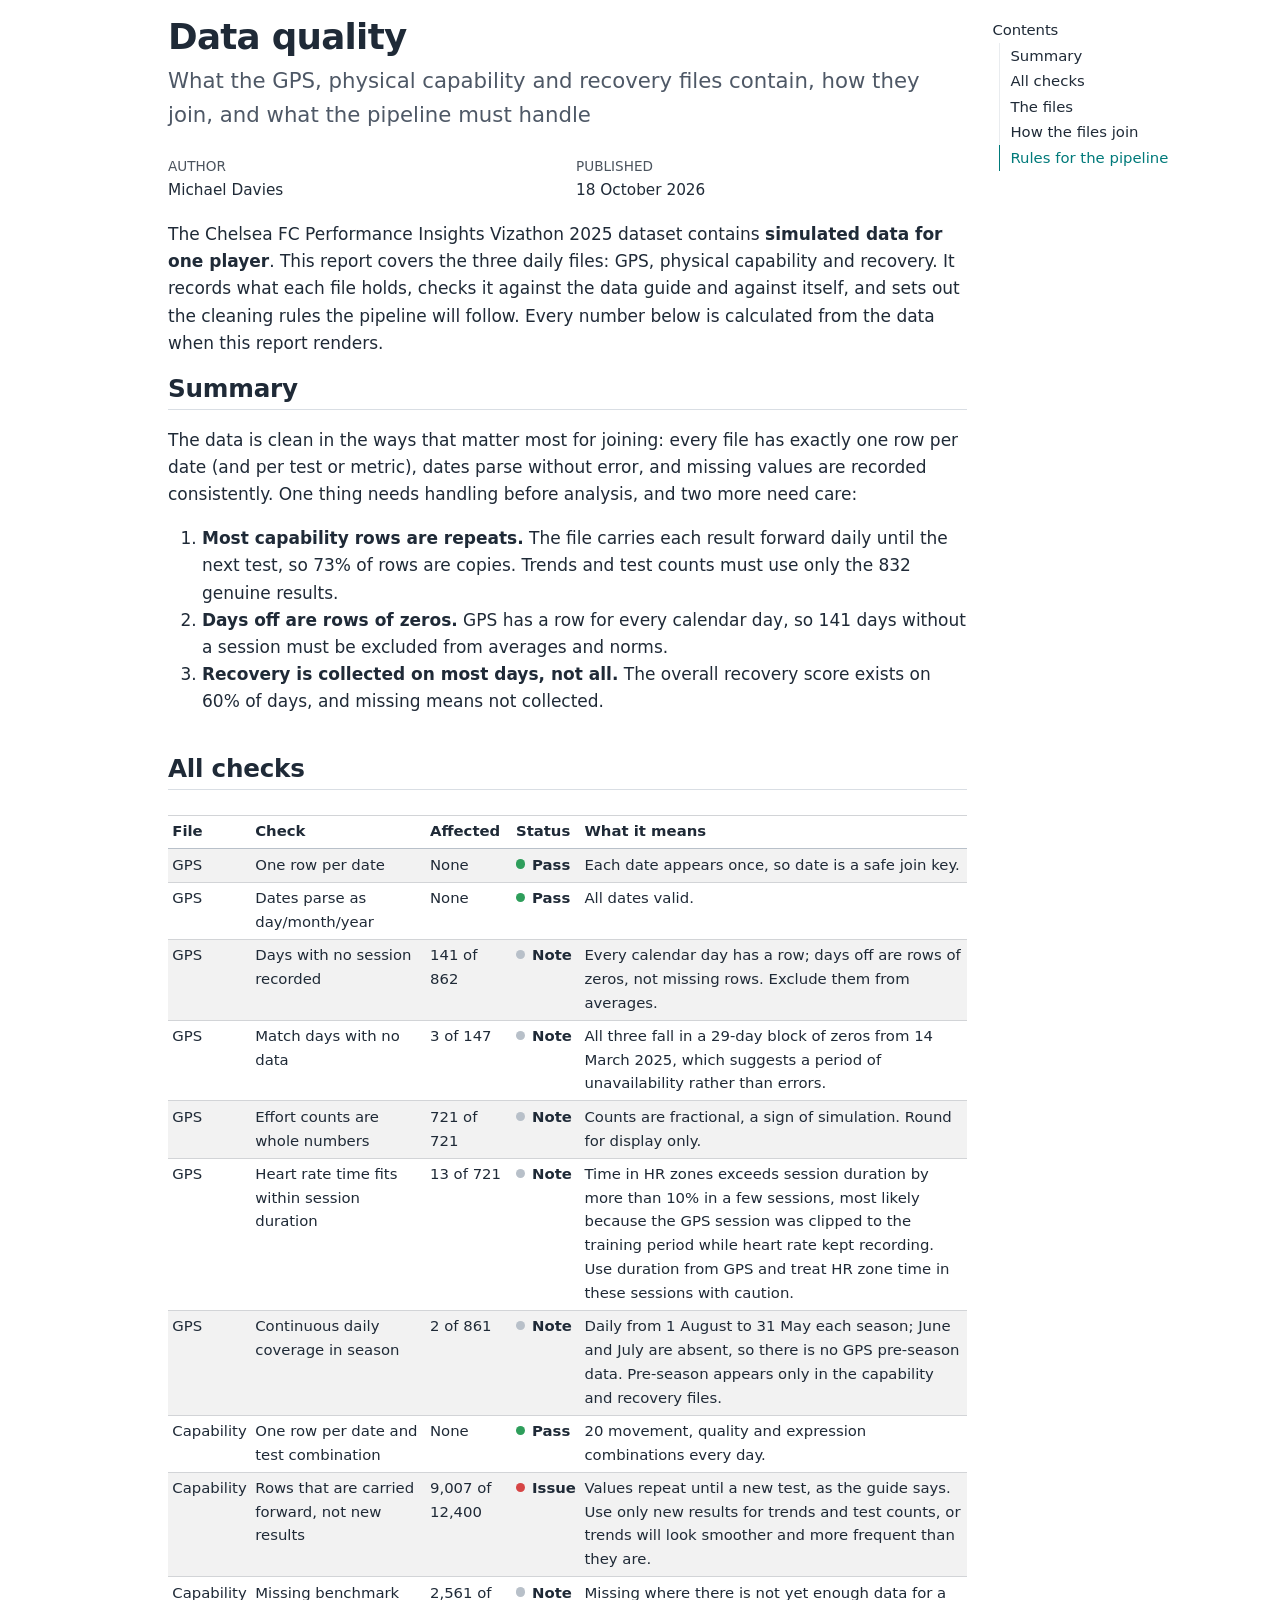
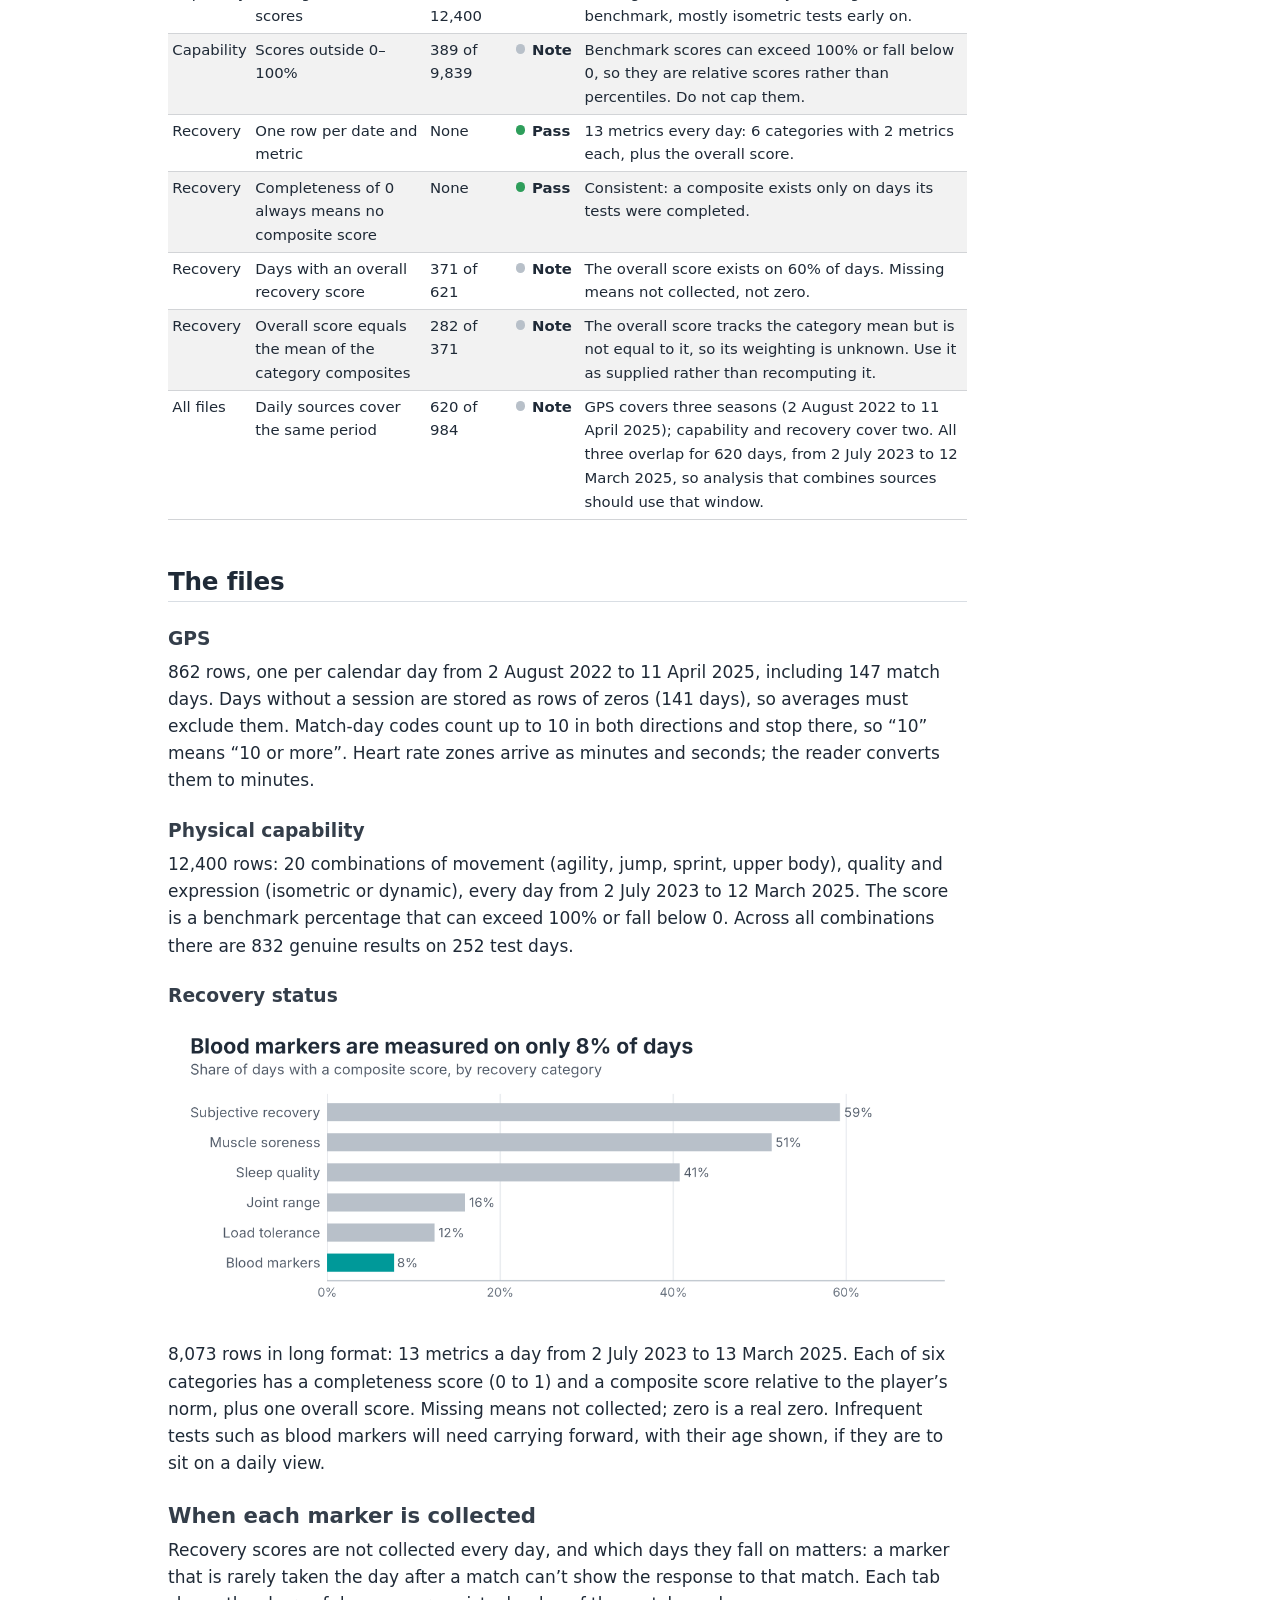
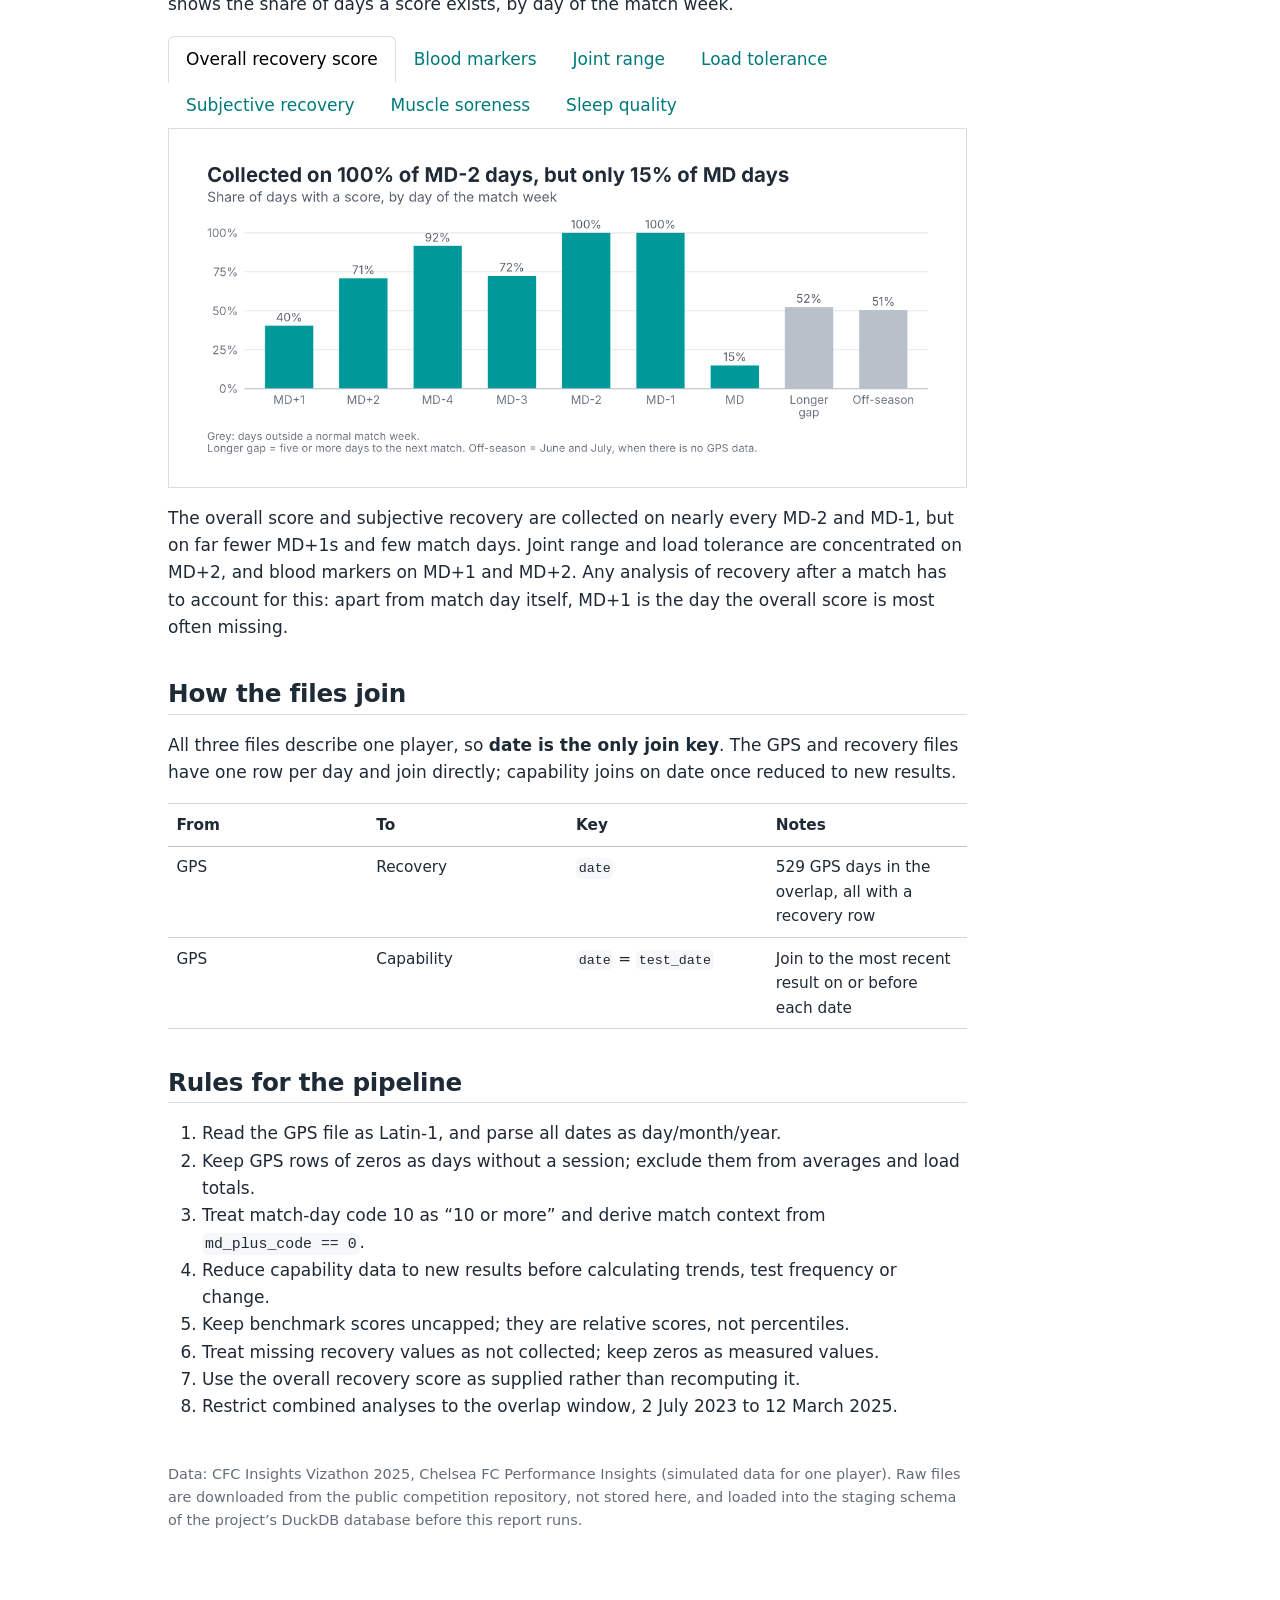
==== docs/data_quality.html @ dbf7ab96 "Add shiny app overview page, adaptive ranges and reports" ====
<!DOCTYPE html>
<html xmlns="http://www.w3.org/1999/xhtml" lang="en" xml:lang="en"><head>

<meta charset="utf-8">
<meta name="generator" content="quarto-1.7.32">

<meta name="viewport" content="width=device-width, initial-scale=1.0, user-scalable=yes">

<meta name="author" content="Michael Davies">
<meta name="dcterms.date" content="2026-10-18">

<title>Data quality</title>
<style>
code{white-space: pre-wrap;}
span.smallcaps{font-variant: small-caps;}
div.columns{display: flex; gap: min(4vw, 1.5em);}
div.column{flex: auto; overflow-x: auto;}
div.hanging-indent{margin-left: 1.5em; text-indent: -1.5em;}
ul.task-list{list-style: none;}
ul.task-list li input[type="checkbox"] {
width: 0.8em;
margin: 0 0.8em 0.2em -1em;  vertical-align: middle;
}
</style>


<script>/*!
 * clipboard.js v2.0.11
 * https://clipboardjs.com/
 *
 * Licensed MIT © Zeno Rocha
 */
!function(t,e){"object"==typeof exports&&"object"==typeof module?module.exports=e():"function"==typeof define&&define.amd?define([],e):"object"==typeof exports?exports.ClipboardJS=e():t.ClipboardJS=e()}(this,function(){return n={686:function(t,e,n){"use strict";n.d(e,{default:function(){return b}});var e=n(279),i=n.n(e),e=n(370),u=n.n(e),e=n(817),r=n.n(e);function c(t){try{return document.execCommand(t)}catch(t){return}}var a=function(t){t=r()(t);return c("cut"),t};function o(t,e){var n,o,t=(n=t,o="rtl"===document.documentElement.getAttribute("dir"),(t=document.createElement("textarea")).style.fontSize="12pt",t.style.border="0",t.style.padding="0",t.style.margin="0",t.style.position="absolute",t.style[o?"right":"left"]="-9999px",o=window.pageYOffset||document.documentElement.scrollTop,t.style.top="".concat(o,"px"),t.setAttribute("readonly",""),t.value=n,t);return e.container.appendChild(t),e=r()(t),c("copy"),t.remove(),e}var f=function(t){var e=1<arguments.length&&void 0!==arguments[1]?arguments[1]:{container:document.body},n="";return"string"==typeof t?n=o(t,e):t instanceof HTMLInputElement&&!["text","search","url","tel","password"].includes(null==t?void 0:t.type)?n=o(t.value,e):(n=r()(t),c("copy")),n};function l(t){return(l="function"==typeof Symbol&&"symbol"==typeof Symbol.iterator?function(t){return typeof t}:function(t){return t&&"function"==typeof Symbol&&t.constructor===Symbol&&t!==Symbol.prototype?"symbol":typeof t})(t)}var s=function(){var t=0<arguments.length&&void 0!==arguments[0]?arguments[0]:{},e=t.action,n=void 0===e?"copy":e,o=t.container,e=t.target,t=t.text;if("copy"!==n&&"cut"!==n)throw new Error('Invalid "action" value, use either "copy" or "cut"');if(void 0!==e){if(!e||"object"!==l(e)||1!==e.nodeType)throw new Error('Invalid "target" value, use a valid Element');if("copy"===n&&e.hasAttribute("disabled"))throw new Error('Invalid "target" attribute. Please use "readonly" instead of "disabled" attribute');if("cut"===n&&(e.hasAttribute("readonly")||e.hasAttribute("disabled")))throw new Error('Invalid "target" attribute. You can\'t cut text from elements with "readonly" or "disabled" attributes')}return t?f(t,{container:o}):e?"cut"===n?a(e):f(e,{container:o}):void 0};function p(t){return(p="function"==typeof Symbol&&"symbol"==typeof Symbol.iterator?function(t){return typeof t}:function(t){return t&&"function"==typeof Symbol&&t.constructor===Symbol&&t!==Symbol.prototype?"symbol":typeof t})(t)}function d(t,e){for(var n=0;n<e.length;n++){var o=e[n];o.enumerable=o.enumerable||!1,o.configurable=!0,"value"in o&&(o.writable=!0),Object.defineProperty(t,o.key,o)}}function y(t,e){return(y=Object.setPrototypeOf||function(t,e){return t.__proto__=e,t})(t,e)}function h(n){var o=function(){if("undefined"==typeof Reflect||!Reflect.construct)return!1;if(Reflect.construct.sham)return!1;if("function"==typeof Proxy)return!0;try{return Date.prototype.toString.call(Reflect.construct(Date,[],function(){})),!0}catch(t){return!1}}();return function(){var t,e=v(n);return t=o?(t=v(this).constructor,Reflect.construct(e,arguments,t)):e.apply(this,arguments),e=this,!(t=t)||"object"!==p(t)&&"function"!=typeof t?function(t){if(void 0!==t)return t;throw new ReferenceError("this hasn't been initialised - super() hasn't been called")}(e):t}}function v(t){return(v=Object.setPrototypeOf?Object.getPrototypeOf:function(t){return t.__proto__||Object.getPrototypeOf(t)})(t)}function m(t,e){t="data-clipboard-".concat(t);if(e.hasAttribute(t))return e.getAttribute(t)}var b=function(){!function(t,e){if("function"!=typeof e&&null!==e)throw new TypeError("Super expression must either be null or a function");t.prototype=Object.create(e&&e.prototype,{constructor:{value:t,writable:!0,configurable:!0}}),e&&y(t,e)}(r,i());var t,e,n,o=h(r);function r(t,e){var n;return function(t){if(!(t instanceof r))throw new TypeError("Cannot call a class as a function")}(this),(n=o.call(this)).resolveOptions(e),n.listenClick(t),n}return t=r,n=[{key:"copy",value:function(t){var e=1<arguments.length&&void 0!==arguments[1]?arguments[1]:{container:document.body};return f(t,e)}},{key:"cut",value:function(t){return a(t)}},{key:"isSupported",value:function(){var t=0<arguments.length&&void 0!==arguments[0]?arguments[0]:["copy","cut"],t="string"==typeof t?[t]:t,e=!!document.queryCommandSupported;return t.forEach(function(t){e=e&&!!document.queryCommandSupported(t)}),e}}],(e=[{key:"resolveOptions",value:function(){var t=0<arguments.length&&void 0!==arguments[0]?arguments[0]:{};this.action="function"==typeof t.action?t.action:this.defaultAction,this.target="function"==typeof t.target?t.target:this.defaultTarget,this.text="function"==typeof t.text?t.text:this.defaultText,this.container="object"===p(t.container)?t.container:document.body}},{key:"listenClick",value:function(t){var e=this;this.listener=u()(t,"click",function(t){return e.onClick(t)})}},{key:"onClick",value:function(t){var e=t.delegateTarget||t.currentTarget,n=this.action(e)||"copy",t=s({action:n,container:this.container,target:this.target(e),text:this.text(e)});this.emit(t?"success":"error",{action:n,text:t,trigger:e,clearSelection:function(){e&&e.focus(),window.getSelection().removeAllRanges()}})}},{key:"defaultAction",value:function(t){return m("action",t)}},{key:"defaultTarget",value:function(t){t=m("target",t);if(t)return document.querySelector(t)}},{key:"defaultText",value:function(t){return m("text",t)}},{key:"destroy",value:function(){this.listener.destroy()}}])&&d(t.prototype,e),n&&d(t,n),r}()},828:function(t){var e;"undefined"==typeof Element||Element.prototype.matches||((e=Element.prototype).matches=e.matchesSelector||e.mozMatchesSelector||e.msMatchesSelector||e.oMatchesSelector||e.webkitMatchesSelector),t.exports=function(t,e){for(;t&&9!==t.nodeType;){if("function"==typeof t.matches&&t.matches(e))return t;t=t.parentNode}}},438:function(t,e,n){var u=n(828);function i(t,e,n,o,r){var i=function(e,n,t,o){return function(t){t.delegateTarget=u(t.target,n),t.delegateTarget&&o.call(e,t)}}.apply(this,arguments);return t.addEventListener(n,i,r),{destroy:function(){t.removeEventListener(n,i,r)}}}t.exports=function(t,e,n,o,r){return"function"==typeof t.addEventListener?i.apply(null,arguments):"function"==typeof n?i.bind(null,document).apply(null,arguments):("string"==typeof t&&(t=document.querySelectorAll(t)),Array.prototype.map.call(t,function(t){return i(t,e,n,o,r)}))}},879:function(t,n){n.node=function(t){return void 0!==t&&t instanceof HTMLElement&&1===t.nodeType},n.nodeList=function(t){var e=Object.prototype.toString.call(t);return void 0!==t&&("[object NodeList]"===e||"[object HTMLCollection]"===e)&&"length"in t&&(0===t.length||n.node(t[0]))},n.string=function(t){return"string"==typeof t||t instanceof String},n.fn=function(t){return"[object Function]"===Object.prototype.toString.call(t)}},370:function(t,e,n){var f=n(879),l=n(438);t.exports=function(t,e,n){if(!t&&!e&&!n)throw new Error("Missing required arguments");if(!f.string(e))throw new TypeError("Second argument must be a String");if(!f.fn(n))throw new TypeError("Third argument must be a Function");if(f.node(t))return c=e,a=n,(u=t).addEventListener(c,a),{destroy:function(){u.removeEventListener(c,a)}};if(f.nodeList(t))return o=t,r=e,i=n,Array.prototype.forEach.call(o,function(t){t.addEventListener(r,i)}),{destroy:function(){Array.prototype.forEach.call(o,function(t){t.removeEventListener(r,i)})}};if(f.string(t))return t=t,e=e,n=n,l(document.body,t,e,n);throw new TypeError("First argument must be a String, HTMLElement, HTMLCollection, or NodeList");var o,r,i,u,c,a}},817:function(t){t.exports=function(t){var e,n="SELECT"===t.nodeName?(t.focus(),t.value):"INPUT"===t.nodeName||"TEXTAREA"===t.nodeName?((e=t.hasAttribute("readonly"))||t.setAttribute("readonly",""),t.select(),t.setSelectionRange(0,t.value.length),e||t.removeAttribute("readonly"),t.value):(t.hasAttribute("contenteditable")&&t.focus(),n=window.getSelection(),(e=document.createRange()).selectNodeContents(t),n.removeAllRanges(),n.addRange(e),n.toString());return n}},279:function(t){function e(){}e.prototype={on:function(t,e,n){var o=this.e||(this.e={});return(o[t]||(o[t]=[])).push({fn:e,ctx:n}),this},once:function(t,e,n){var o=this;function r(){o.off(t,r),e.apply(n,arguments)}return r._=e,this.on(t,r,n)},emit:function(t){for(var e=[].slice.call(arguments,1),n=((this.e||(this.e={}))[t]||[]).slice(),o=0,r=n.length;o<r;o++)n[o].fn.apply(n[o].ctx,e);return this},off:function(t,e){var n=this.e||(this.e={}),o=n[t],r=[];if(o&&e)for(var i=0,u=o.length;i<u;i++)o[i].fn!==e&&o[i].fn._!==e&&r.push(o[i]);return r.length?n[t]=r:delete n[t],this}},t.exports=e,t.exports.TinyEmitter=e}},r={},o.n=function(t){var e=t&&t.__esModule?function(){return t.default}:function(){return t};return o.d(e,{a:e}),e},o.d=function(t,e){for(var n in e)o.o(e,n)&&!o.o(t,n)&&Object.defineProperty(t,n,{enumerable:!0,get:e[n]})},o.o=function(t,e){return Object.prototype.hasOwnProperty.call(t,e)},o(686).default;function o(t){if(r[t])return r[t].exports;var e=r[t]={exports:{}};return n[t](e,e.exports,o),e.exports}var n,r});</script>
<script src="[data-uri]" type="module"></script>
<script src="[data-uri]" type="module"></script>
<script>/**
 * @popperjs/core v2.11.7 - MIT License
 */

!function(e,t){"object"==typeof exports&&"undefined"!=typeof module?t(exports):"function"==typeof define&&define.amd?define(["exports"],t):t((e="undefined"!=typeof globalThis?globalThis:e||self).Popper={})}(this,(function(e){"use strict";function t(e){if(null==e)return window;if("[object Window]"!==e.toString()){var t=e.ownerDocument;return t&&t.defaultView||window}return e}function n(e){return e instanceof t(e).Element||e instanceof Element}function r(e){return e instanceof t(e).HTMLElement||e instanceof HTMLElement}function o(e){return"undefined"!=typeof ShadowRoot&&(e instanceof t(e).ShadowRoot||e instanceof ShadowRoot)}var i=Math.max,a=Math.min,s=Math.round;function f(){var e=navigator.userAgentData;return null!=e&&e.brands&&Array.isArray(e.brands)?e.brands.map((function(e){return e.brand+"/"+e.version})).join(" "):navigator.userAgent}function c(){return!/^((?!chrome|android).)*safari/i.test(f())}function p(e,o,i){void 0===o&&(o=!1),void 0===i&&(i=!1);var a=e.getBoundingClientRect(),f=1,p=1;o&&r(e)&&(f=e.offsetWidth>0&&s(a.width)/e.offsetWidth||1,p=e.offsetHeight>0&&s(a.height)/e.offsetHeight||1);var u=(n(e)?t(e):window).visualViewport,l=!c()&&i,d=(a.left+(l&&u?u.offsetLeft:0))/f,h=(a.top+(l&&u?u.offsetTop:0))/p,m=a.width/f,v=a.height/p;return{width:m,height:v,top:h,right:d+m,bottom:h+v,left:d,x:d,y:h}}function u(e){var n=t(e);return{scrollLeft:n.pageXOffset,scrollTop:n.pageYOffset}}function l(e){return e?(e.nodeName||"").toLowerCase():null}function d(e){return((n(e)?e.ownerDocument:e.document)||window.document).documentElement}function h(e){return p(d(e)).left+u(e).scrollLeft}function m(e){return t(e).getComputedStyle(e)}function v(e){var t=m(e),n=t.overflow,r=t.overflowX,o=t.overflowY;return/auto|scroll|overlay|hidden/.test(n+o+r)}function y(e,n,o){void 0===o&&(o=!1);var i,a,f=r(n),c=r(n)&&function(e){var t=e.getBoundingClientRect(),n=s(t.width)/e.offsetWidth||1,r=s(t.height)/e.offsetHeight||1;return 1!==n||1!==r}(n),m=d(n),y=p(e,c,o),g={scrollLeft:0,scrollTop:0},b={x:0,y:0};return(f||!f&&!o)&&(("body"!==l(n)||v(m))&&(g=(i=n)!==t(i)&&r(i)?{scrollLeft:(a=i).scrollLeft,scrollTop:a.scrollTop}:u(i)),r(n)?((b=p(n,!0)).x+=n.clientLeft,b.y+=n.clientTop):m&&(b.x=h(m))),{x:y.left+g.scrollLeft-b.x,y:y.top+g.scrollTop-b.y,width:y.width,height:y.height}}function g(e){var t=p(e),n=e.offsetWidth,r=e.offsetHeight;return Math.abs(t.width-n)<=1&&(n=t.width),Math.abs(t.height-r)<=1&&(r=t.height),{x:e.offsetLeft,y:e.offsetTop,width:n,height:r}}function b(e){return"html"===l(e)?e:e.assignedSlot||e.parentNode||(o(e)?e.host:null)||d(e)}function x(e){return["html","body","#document"].indexOf(l(e))>=0?e.ownerDocument.body:r(e)&&v(e)?e:x(b(e))}function w(e,n){var r;void 0===n&&(n=[]);var o=x(e),i=o===(null==(r=e.ownerDocument)?void 0:r.body),a=t(o),s=i?[a].concat(a.visualViewport||[],v(o)?o:[]):o,f=n.concat(s);return i?f:f.concat(w(b(s)))}function O(e){return["table","td","th"].indexOf(l(e))>=0}function j(e){return r(e)&&"fixed"!==m(e).position?e.offsetParent:null}function E(e){for(var n=t(e),i=j(e);i&&O(i)&&"static"===m(i).position;)i=j(i);return i&&("html"===l(i)||"body"===l(i)&&"static"===m(i).position)?n:i||function(e){var t=/firefox/i.test(f());if(/Trident/i.test(f())&&r(e)&&"fixed"===m(e).position)return null;var n=b(e);for(o(n)&&(n=n.host);r(n)&&["html","body"].indexOf(l(n))<0;){var i=m(n);if("none"!==i.transform||"none"!==i.perspective||"paint"===i.contain||-1!==["transform","perspective"].indexOf(i.willChange)||t&&"filter"===i.willChange||t&&i.filter&&"none"!==i.filter)return n;n=n.parentNode}return null}(e)||n}var D="top",A="bottom",L="right",P="left",M="auto",k=[D,A,L,P],W="start",B="end",H="viewport",T="popper",R=k.reduce((function(e,t){return e.concat([t+"-"+W,t+"-"+B])}),[]),S=[].concat(k,[M]).reduce((function(e,t){return e.concat([t,t+"-"+W,t+"-"+B])}),[]),V=["beforeRead","read","afterRead","beforeMain","main","afterMain","beforeWrite","write","afterWrite"];function q(e){var t=new Map,n=new Set,r=[];function o(e){n.add(e.name),[].concat(e.requires||[],e.requiresIfExists||[]).forEach((function(e){if(!n.has(e)){var r=t.get(e);r&&o(r)}})),r.push(e)}return e.forEach((function(e){t.set(e.name,e)})),e.forEach((function(e){n.has(e.name)||o(e)})),r}function C(e){return e.split("-")[0]}function N(e,t){var n=t.getRootNode&&t.getRootNode();if(e.contains(t))return!0;if(n&&o(n)){var r=t;do{if(r&&e.isSameNode(r))return!0;r=r.parentNode||r.host}while(r)}return!1}function I(e){return Object.assign({},e,{left:e.x,top:e.y,right:e.x+e.width,bottom:e.y+e.height})}function _(e,r,o){return r===H?I(function(e,n){var r=t(e),o=d(e),i=r.visualViewport,a=o.clientWidth,s=o.clientHeight,f=0,p=0;if(i){a=i.width,s=i.height;var u=c();(u||!u&&"fixed"===n)&&(f=i.offsetLeft,p=i.offsetTop)}return{width:a,height:s,x:f+h(e),y:p}}(e,o)):n(r)?function(e,t){var n=p(e,!1,"fixed"===t);return n.top=n.top+e.clientTop,n.left=n.left+e.clientLeft,n.bottom=n.top+e.clientHeight,n.right=n.left+e.clientWidth,n.width=e.clientWidth,n.height=e.clientHeight,n.x=n.left,n.y=n.top,n}(r,o):I(function(e){var t,n=d(e),r=u(e),o=null==(t=e.ownerDocument)?void 0:t.body,a=i(n.scrollWidth,n.clientWidth,o?o.scrollWidth:0,o?o.clientWidth:0),s=i(n.scrollHeight,n.clientHeight,o?o.scrollHeight:0,o?o.clientHeight:0),f=-r.scrollLeft+h(e),c=-r.scrollTop;return"rtl"===m(o||n).direction&&(f+=i(n.clientWidth,o?o.clientWidth:0)-a),{width:a,height:s,x:f,y:c}}(d(e)))}function F(e,t,o,s){var f="clippingParents"===t?function(e){var t=w(b(e)),o=["absolute","fixed"].indexOf(m(e).position)>=0&&r(e)?E(e):e;return n(o)?t.filter((function(e){return n(e)&&N(e,o)&&"body"!==l(e)})):[]}(e):[].concat(t),c=[].concat(f,[o]),p=c[0],u=c.reduce((function(t,n){var r=_(e,n,s);return t.top=i(r.top,t.top),t.right=a(r.right,t.right),t.bottom=a(r.bottom,t.bottom),t.left=i(r.left,t.left),t}),_(e,p,s));return u.width=u.right-u.left,u.height=u.bottom-u.top,u.x=u.left,u.y=u.top,u}function U(e){return e.split("-")[1]}function z(e){return["top","bottom"].indexOf(e)>=0?"x":"y"}function X(e){var t,n=e.reference,r=e.element,o=e.placement,i=o?C(o):null,a=o?U(o):null,s=n.x+n.width/2-r.width/2,f=n.y+n.height/2-r.height/2;switch(i){case D:t={x:s,y:n.y-r.height};break;case A:t={x:s,y:n.y+n.height};break;case L:t={x:n.x+n.width,y:f};break;case P:t={x:n.x-r.width,y:f};break;default:t={x:n.x,y:n.y}}var c=i?z(i):null;if(null!=c){var p="y"===c?"height":"width";switch(a){case W:t[c]=t[c]-(n[p]/2-r[p]/2);break;case B:t[c]=t[c]+(n[p]/2-r[p]/2)}}return t}function Y(e){return Object.assign({},{top:0,right:0,bottom:0,left:0},e)}function G(e,t){return t.reduce((function(t,n){return t[n]=e,t}),{})}function J(e,t){void 0===t&&(t={});var r=t,o=r.placement,i=void 0===o?e.placement:o,a=r.strategy,s=void 0===a?e.strategy:a,f=r.boundary,c=void 0===f?"clippingParents":f,u=r.rootBoundary,l=void 0===u?H:u,h=r.elementContext,m=void 0===h?T:h,v=r.altBoundary,y=void 0!==v&&v,g=r.padding,b=void 0===g?0:g,x=Y("number"!=typeof b?b:G(b,k)),w=m===T?"reference":T,O=e.rects.popper,j=e.elements[y?w:m],E=F(n(j)?j:j.contextElement||d(e.elements.popper),c,l,s),P=p(e.elements.reference),M=X({reference:P,element:O,strategy:"absolute",placement:i}),W=I(Object.assign({},O,M)),B=m===T?W:P,R={top:E.top-B.top+x.top,bottom:B.bottom-E.bottom+x.bottom,left:E.left-B.left+x.left,right:B.right-E.right+x.right},S=e.modifiersData.offset;if(m===T&&S){var V=S[i];Object.keys(R).forEach((function(e){var t=[L,A].indexOf(e)>=0?1:-1,n=[D,A].indexOf(e)>=0?"y":"x";R[e]+=V[n]*t}))}return R}var K={placement:"bottom",modifiers:[],strategy:"absolute"};function Q(){for(var e=arguments.length,t=new Array(e),n=0;n<e;n++)t[n]=arguments[n];return!t.some((function(e){return!(e&&"function"==typeof e.getBoundingClientRect)}))}function Z(e){void 0===e&&(e={});var t=e,r=t.defaultModifiers,o=void 0===r?[]:r,i=t.defaultOptions,a=void 0===i?K:i;return function(e,t,r){void 0===r&&(r=a);var i,s,f={placement:"bottom",orderedModifiers:[],options:Object.assign({},K,a),modifiersData:{},elements:{reference:e,popper:t},attributes:{},styles:{}},c=[],p=!1,u={state:f,setOptions:function(r){var i="function"==typeof r?r(f.options):r;l(),f.options=Object.assign({},a,f.options,i),f.scrollParents={reference:n(e)?w(e):e.contextElement?w(e.contextElement):[],popper:w(t)};var s,p,d=function(e){var t=q(e);return V.reduce((function(e,n){return e.concat(t.filter((function(e){return e.phase===n})))}),[])}((s=[].concat(o,f.options.modifiers),p=s.reduce((function(e,t){var n=e[t.name];return e[t.name]=n?Object.assign({},n,t,{options:Object.assign({},n.options,t.options),data:Object.assign({},n.data,t.data)}):t,e}),{}),Object.keys(p).map((function(e){return p[e]}))));return f.orderedModifiers=d.filter((function(e){return e.enabled})),f.orderedModifiers.forEach((function(e){var t=e.name,n=e.options,r=void 0===n?{}:n,o=e.effect;if("function"==typeof o){var i=o({state:f,name:t,instance:u,options:r}),a=function(){};c.push(i||a)}})),u.update()},forceUpdate:function(){if(!p){var e=f.elements,t=e.reference,n=e.popper;if(Q(t,n)){f.rects={reference:y(t,E(n),"fixed"===f.options.strategy),popper:g(n)},f.reset=!1,f.placement=f.options.placement,f.orderedModifiers.forEach((function(e){return f.modifiersData[e.name]=Object.assign({},e.data)}));for(var r=0;r<f.orderedModifiers.length;r++)if(!0!==f.reset){var o=f.orderedModifiers[r],i=o.fn,a=o.options,s=void 0===a?{}:a,c=o.name;"function"==typeof i&&(f=i({state:f,options:s,name:c,instance:u})||f)}else f.reset=!1,r=-1}}},update:(i=function(){return new Promise((function(e){u.forceUpdate(),e(f)}))},function(){return s||(s=new Promise((function(e){Promise.resolve().then((function(){s=void 0,e(i())}))}))),s}),destroy:function(){l(),p=!0}};if(!Q(e,t))return u;function l(){c.forEach((function(e){return e()})),c=[]}return u.setOptions(r).then((function(e){!p&&r.onFirstUpdate&&r.onFirstUpdate(e)})),u}}var $={passive:!0};var ee={name:"eventListeners",enabled:!0,phase:"write",fn:function(){},effect:function(e){var n=e.state,r=e.instance,o=e.options,i=o.scroll,a=void 0===i||i,s=o.resize,f=void 0===s||s,c=t(n.elements.popper),p=[].concat(n.scrollParents.reference,n.scrollParents.popper);return a&&p.forEach((function(e){e.addEventListener("scroll",r.update,$)})),f&&c.addEventListener("resize",r.update,$),function(){a&&p.forEach((function(e){e.removeEventListener("scroll",r.update,$)})),f&&c.removeEventListener("resize",r.update,$)}},data:{}};var te={name:"popperOffsets",enabled:!0,phase:"read",fn:function(e){var t=e.state,n=e.name;t.modifiersData[n]=X({reference:t.rects.reference,element:t.rects.popper,strategy:"absolute",placement:t.placement})},data:{}},ne={top:"auto",right:"auto",bottom:"auto",left:"auto"};function re(e){var n,r=e.popper,o=e.popperRect,i=e.placement,a=e.variation,f=e.offsets,c=e.position,p=e.gpuAcceleration,u=e.adaptive,l=e.roundOffsets,h=e.isFixed,v=f.x,y=void 0===v?0:v,g=f.y,b=void 0===g?0:g,x="function"==typeof l?l({x:y,y:b}):{x:y,y:b};y=x.x,b=x.y;var w=f.hasOwnProperty("x"),O=f.hasOwnProperty("y"),j=P,M=D,k=window;if(u){var W=E(r),H="clientHeight",T="clientWidth";if(W===t(r)&&"static"!==m(W=d(r)).position&&"absolute"===c&&(H="scrollHeight",T="scrollWidth"),W=W,i===D||(i===P||i===L)&&a===B)M=A,b-=(h&&W===k&&k.visualViewport?k.visualViewport.height:W[H])-o.height,b*=p?1:-1;if(i===P||(i===D||i===A)&&a===B)j=L,y-=(h&&W===k&&k.visualViewport?k.visualViewport.width:W[T])-o.width,y*=p?1:-1}var R,S=Object.assign({position:c},u&&ne),V=!0===l?function(e,t){var n=e.x,r=e.y,o=t.devicePixelRatio||1;return{x:s(n*o)/o||0,y:s(r*o)/o||0}}({x:y,y:b},t(r)):{x:y,y:b};return y=V.x,b=V.y,p?Object.assign({},S,((R={})[M]=O?"0":"",R[j]=w?"0":"",R.transform=(k.devicePixelRatio||1)<=1?"translate("+y+"px, "+b+"px)":"translate3d("+y+"px, "+b+"px, 0)",R)):Object.assign({},S,((n={})[M]=O?b+"px":"",n[j]=w?y+"px":"",n.transform="",n))}var oe={name:"computeStyles",enabled:!0,phase:"beforeWrite",fn:function(e){var t=e.state,n=e.options,r=n.gpuAcceleration,o=void 0===r||r,i=n.adaptive,a=void 0===i||i,s=n.roundOffsets,f=void 0===s||s,c={placement:C(t.placement),variation:U(t.placement),popper:t.elements.popper,popperRect:t.rects.popper,gpuAcceleration:o,isFixed:"fixed"===t.options.strategy};null!=t.modifiersData.popperOffsets&&(t.styles.popper=Object.assign({},t.styles.popper,re(Object.assign({},c,{offsets:t.modifiersData.popperOffsets,position:t.options.strategy,adaptive:a,roundOffsets:f})))),null!=t.modifiersData.arrow&&(t.styles.arrow=Object.assign({},t.styles.arrow,re(Object.assign({},c,{offsets:t.modifiersData.arrow,position:"absolute",adaptive:!1,roundOffsets:f})))),t.attributes.popper=Object.assign({},t.attributes.popper,{"data-popper-placement":t.placement})},data:{}};var ie={name:"applyStyles",enabled:!0,phase:"write",fn:function(e){var t=e.state;Object.keys(t.elements).forEach((function(e){var n=t.styles[e]||{},o=t.attributes[e]||{},i=t.elements[e];r(i)&&l(i)&&(Object.assign(i.style,n),Object.keys(o).forEach((function(e){var t=o[e];!1===t?i.removeAttribute(e):i.setAttribute(e,!0===t?"":t)})))}))},effect:function(e){var t=e.state,n={popper:{position:t.options.strategy,left:"0",top:"0",margin:"0"},arrow:{position:"absolute"},reference:{}};return Object.assign(t.elements.popper.style,n.popper),t.styles=n,t.elements.arrow&&Object.assign(t.elements.arrow.style,n.arrow),function(){Object.keys(t.elements).forEach((function(e){var o=t.elements[e],i=t.attributes[e]||{},a=Object.keys(t.styles.hasOwnProperty(e)?t.styles[e]:n[e]).reduce((function(e,t){return e[t]="",e}),{});r(o)&&l(o)&&(Object.assign(o.style,a),Object.keys(i).forEach((function(e){o.removeAttribute(e)})))}))}},requires:["computeStyles"]};var ae={name:"offset",enabled:!0,phase:"main",requires:["popperOffsets"],fn:function(e){var t=e.state,n=e.options,r=e.name,o=n.offset,i=void 0===o?[0,0]:o,a=S.reduce((function(e,n){return e[n]=function(e,t,n){var r=C(e),o=[P,D].indexOf(r)>=0?-1:1,i="function"==typeof n?n(Object.assign({},t,{placement:e})):n,a=i[0],s=i[1];return a=a||0,s=(s||0)*o,[P,L].indexOf(r)>=0?{x:s,y:a}:{x:a,y:s}}(n,t.rects,i),e}),{}),s=a[t.placement],f=s.x,c=s.y;null!=t.modifiersData.popperOffsets&&(t.modifiersData.popperOffsets.x+=f,t.modifiersData.popperOffsets.y+=c),t.modifiersData[r]=a}},se={left:"right",right:"left",bottom:"top",top:"bottom"};function fe(e){return e.replace(/left|right|bottom|top/g,(function(e){return se[e]}))}var ce={start:"end",end:"start"};function pe(e){return e.replace(/start|end/g,(function(e){return ce[e]}))}function ue(e,t){void 0===t&&(t={});var n=t,r=n.placement,o=n.boundary,i=n.rootBoundary,a=n.padding,s=n.flipVariations,f=n.allowedAutoPlacements,c=void 0===f?S:f,p=U(r),u=p?s?R:R.filter((function(e){return U(e)===p})):k,l=u.filter((function(e){return c.indexOf(e)>=0}));0===l.length&&(l=u);var d=l.reduce((function(t,n){return t[n]=J(e,{placement:n,boundary:o,rootBoundary:i,padding:a})[C(n)],t}),{});return Object.keys(d).sort((function(e,t){return d[e]-d[t]}))}var le={name:"flip",enabled:!0,phase:"main",fn:function(e){var t=e.state,n=e.options,r=e.name;if(!t.modifiersData[r]._skip){for(var o=n.mainAxis,i=void 0===o||o,a=n.altAxis,s=void 0===a||a,f=n.fallbackPlacements,c=n.padding,p=n.boundary,u=n.rootBoundary,l=n.altBoundary,d=n.flipVariations,h=void 0===d||d,m=n.allowedAutoPlacements,v=t.options.placement,y=C(v),g=f||(y===v||!h?[fe(v)]:function(e){if(C(e)===M)return[];var t=fe(e);return[pe(e),t,pe(t)]}(v)),b=[v].concat(g).reduce((function(e,n){return e.concat(C(n)===M?ue(t,{placement:n,boundary:p,rootBoundary:u,padding:c,flipVariations:h,allowedAutoPlacements:m}):n)}),[]),x=t.rects.reference,w=t.rects.popper,O=new Map,j=!0,E=b[0],k=0;k<b.length;k++){var B=b[k],H=C(B),T=U(B)===W,R=[D,A].indexOf(H)>=0,S=R?"width":"height",V=J(t,{placement:B,boundary:p,rootBoundary:u,altBoundary:l,padding:c}),q=R?T?L:P:T?A:D;x[S]>w[S]&&(q=fe(q));var N=fe(q),I=[];if(i&&I.push(V[H]<=0),s&&I.push(V[q]<=0,V[N]<=0),I.every((function(e){return e}))){E=B,j=!1;break}O.set(B,I)}if(j)for(var _=function(e){var t=b.find((function(t){var n=O.get(t);if(n)return n.slice(0,e).every((function(e){return e}))}));if(t)return E=t,"break"},F=h?3:1;F>0;F--){if("break"===_(F))break}t.placement!==E&&(t.modifiersData[r]._skip=!0,t.placement=E,t.reset=!0)}},requiresIfExists:["offset"],data:{_skip:!1}};function de(e,t,n){return i(e,a(t,n))}var he={name:"preventOverflow",enabled:!0,phase:"main",fn:function(e){var t=e.state,n=e.options,r=e.name,o=n.mainAxis,s=void 0===o||o,f=n.altAxis,c=void 0!==f&&f,p=n.boundary,u=n.rootBoundary,l=n.altBoundary,d=n.padding,h=n.tether,m=void 0===h||h,v=n.tetherOffset,y=void 0===v?0:v,b=J(t,{boundary:p,rootBoundary:u,padding:d,altBoundary:l}),x=C(t.placement),w=U(t.placement),O=!w,j=z(x),M="x"===j?"y":"x",k=t.modifiersData.popperOffsets,B=t.rects.reference,H=t.rects.popper,T="function"==typeof y?y(Object.assign({},t.rects,{placement:t.placement})):y,R="number"==typeof T?{mainAxis:T,altAxis:T}:Object.assign({mainAxis:0,altAxis:0},T),S=t.modifiersData.offset?t.modifiersData.offset[t.placement]:null,V={x:0,y:0};if(k){if(s){var q,N="y"===j?D:P,I="y"===j?A:L,_="y"===j?"height":"width",F=k[j],X=F+b[N],Y=F-b[I],G=m?-H[_]/2:0,K=w===W?B[_]:H[_],Q=w===W?-H[_]:-B[_],Z=t.elements.arrow,$=m&&Z?g(Z):{width:0,height:0},ee=t.modifiersData["arrow#persistent"]?t.modifiersData["arrow#persistent"].padding:{top:0,right:0,bottom:0,left:0},te=ee[N],ne=ee[I],re=de(0,B[_],$[_]),oe=O?B[_]/2-G-re-te-R.mainAxis:K-re-te-R.mainAxis,ie=O?-B[_]/2+G+re+ne+R.mainAxis:Q+re+ne+R.mainAxis,ae=t.elements.arrow&&E(t.elements.arrow),se=ae?"y"===j?ae.clientTop||0:ae.clientLeft||0:0,fe=null!=(q=null==S?void 0:S[j])?q:0,ce=F+ie-fe,pe=de(m?a(X,F+oe-fe-se):X,F,m?i(Y,ce):Y);k[j]=pe,V[j]=pe-F}if(c){var ue,le="x"===j?D:P,he="x"===j?A:L,me=k[M],ve="y"===M?"height":"width",ye=me+b[le],ge=me-b[he],be=-1!==[D,P].indexOf(x),xe=null!=(ue=null==S?void 0:S[M])?ue:0,we=be?ye:me-B[ve]-H[ve]-xe+R.altAxis,Oe=be?me+B[ve]+H[ve]-xe-R.altAxis:ge,je=m&&be?function(e,t,n){var r=de(e,t,n);return r>n?n:r}(we,me,Oe):de(m?we:ye,me,m?Oe:ge);k[M]=je,V[M]=je-me}t.modifiersData[r]=V}},requiresIfExists:["offset"]};var me={name:"arrow",enabled:!0,phase:"main",fn:function(e){var t,n=e.state,r=e.name,o=e.options,i=n.elements.arrow,a=n.modifiersData.popperOffsets,s=C(n.placement),f=z(s),c=[P,L].indexOf(s)>=0?"height":"width";if(i&&a){var p=function(e,t){return Y("number"!=typeof(e="function"==typeof e?e(Object.assign({},t.rects,{placement:t.placement})):e)?e:G(e,k))}(o.padding,n),u=g(i),l="y"===f?D:P,d="y"===f?A:L,h=n.rects.reference[c]+n.rects.reference[f]-a[f]-n.rects.popper[c],m=a[f]-n.rects.reference[f],v=E(i),y=v?"y"===f?v.clientHeight||0:v.clientWidth||0:0,b=h/2-m/2,x=p[l],w=y-u[c]-p[d],O=y/2-u[c]/2+b,j=de(x,O,w),M=f;n.modifiersData[r]=((t={})[M]=j,t.centerOffset=j-O,t)}},effect:function(e){var t=e.state,n=e.options.element,r=void 0===n?"[data-popper-arrow]":n;null!=r&&("string"!=typeof r||(r=t.elements.popper.querySelector(r)))&&N(t.elements.popper,r)&&(t.elements.arrow=r)},requires:["popperOffsets"],requiresIfExists:["preventOverflow"]};function ve(e,t,n){return void 0===n&&(n={x:0,y:0}),{top:e.top-t.height-n.y,right:e.right-t.width+n.x,bottom:e.bottom-t.height+n.y,left:e.left-t.width-n.x}}function ye(e){return[D,L,A,P].some((function(t){return e[t]>=0}))}var ge={name:"hide",enabled:!0,phase:"main",requiresIfExists:["preventOverflow"],fn:function(e){var t=e.state,n=e.name,r=t.rects.reference,o=t.rects.popper,i=t.modifiersData.preventOverflow,a=J(t,{elementContext:"reference"}),s=J(t,{altBoundary:!0}),f=ve(a,r),c=ve(s,o,i),p=ye(f),u=ye(c);t.modifiersData[n]={referenceClippingOffsets:f,popperEscapeOffsets:c,isReferenceHidden:p,hasPopperEscaped:u},t.attributes.popper=Object.assign({},t.attributes.popper,{"data-popper-reference-hidden":p,"data-popper-escaped":u})}},be=Z({defaultModifiers:[ee,te,oe,ie]}),xe=[ee,te,oe,ie,ae,le,he,me,ge],we=Z({defaultModifiers:xe});e.applyStyles=ie,e.arrow=me,e.computeStyles=oe,e.createPopper=we,e.createPopperLite=be,e.defaultModifiers=xe,e.detectOverflow=J,e.eventListeners=ee,e.flip=le,e.hide=ge,e.offset=ae,e.popperGenerator=Z,e.popperOffsets=te,e.preventOverflow=he,Object.defineProperty(e,"__esModule",{value:!0})}));

</script>
<script>!function(e,t){"object"==typeof exports&&"undefined"!=typeof module?module.exports=t(require("@popperjs/core")):"function"==typeof define&&define.amd?define(["@popperjs/core"],t):(e=e||self).tippy=t(e.Popper)}(this,(function(e){"use strict";var t={passive:!0,capture:!0},n=function(){return document.body};function r(e,t,n){if(Array.isArray(e)){var r=e[t];return null==r?Array.isArray(n)?n[t]:n:r}return e}function o(e,t){var n={}.toString.call(e);return 0===n.indexOf("[object")&&n.indexOf(t+"]")>-1}function i(e,t){return"function"==typeof e?e.apply(void 0,t):e}function a(e,t){return 0===t?e:function(r){clearTimeout(n),n=setTimeout((function(){e(r)}),t)};var n}function s(e,t){var n=Object.assign({},e);return t.forEach((function(e){delete n[e]})),n}function u(e){return[].concat(e)}function c(e,t){-1===e.indexOf(t)&&e.push(t)}function p(e){return e.split("-")[0]}function f(e){return[].slice.call(e)}function l(e){return Object.keys(e).reduce((function(t,n){return void 0!==e[n]&&(t[n]=e[n]),t}),{})}function d(){return document.createElement("div")}function v(e){return["Element","Fragment"].some((function(t){return o(e,t)}))}function m(e){return o(e,"MouseEvent")}function g(e){return!(!e||!e._tippy||e._tippy.reference!==e)}function h(e){return v(e)?[e]:function(e){return o(e,"NodeList")}(e)?f(e):Array.isArray(e)?e:f(document.querySelectorAll(e))}function b(e,t){e.forEach((function(e){e&&(e.style.transitionDuration=t+"ms")}))}function y(e,t){e.forEach((function(e){e&&e.setAttribute("data-state",t)}))}function w(e){var t,n=u(e)[0];return null!=n&&null!=(t=n.ownerDocument)&&t.body?n.ownerDocument:document}function E(e,t,n){var r=t+"EventListener";["transitionend","webkitTransitionEnd"].forEach((function(t){e[r](t,n)}))}function O(e,t){for(var n=t;n;){var r;if(e.contains(n))return!0;n=null==n.getRootNode||null==(r=n.getRootNode())?void 0:r.host}return!1}var x={isTouch:!1},C=0;function T(){x.isTouch||(x.isTouch=!0,window.performance&&document.addEventListener("mousemove",A))}function A(){var e=performance.now();e-C<20&&(x.isTouch=!1,document.removeEventListener("mousemove",A)),C=e}function L(){var e=document.activeElement;if(g(e)){var t=e._tippy;e.blur&&!t.state.isVisible&&e.blur()}}var D=!!("undefined"!=typeof window&&"undefined"!=typeof document)&&!!window.msCrypto,R=Object.assign({appendTo:n,aria:{content:"auto",expanded:"auto"},delay:0,duration:[300,250],getReferenceClientRect:null,hideOnClick:!0,ignoreAttributes:!1,interactive:!1,interactiveBorder:2,interactiveDebounce:0,moveTransition:"",offset:[0,10],onAfterUpdate:function(){},onBeforeUpdate:function(){},onCreate:function(){},onDestroy:function(){},onHidden:function(){},onHide:function(){},onMount:function(){},onShow:function(){},onShown:function(){},onTrigger:function(){},onUntrigger:function(){},onClickOutside:function(){},placement:"top",plugins:[],popperOptions:{},render:null,showOnCreate:!1,touch:!0,trigger:"mouseenter focus",triggerTarget:null},{animateFill:!1,followCursor:!1,inlinePositioning:!1,sticky:!1},{allowHTML:!1,animation:"fade",arrow:!0,content:"",inertia:!1,maxWidth:350,role:"tooltip",theme:"",zIndex:9999}),k=Object.keys(R);function P(e){var t=(e.plugins||[]).reduce((function(t,n){var r,o=n.name,i=n.defaultValue;o&&(t[o]=void 0!==e[o]?e[o]:null!=(r=R[o])?r:i);return t}),{});return Object.assign({},e,t)}function j(e,t){var n=Object.assign({},t,{content:i(t.content,[e])},t.ignoreAttributes?{}:function(e,t){return(t?Object.keys(P(Object.assign({},R,{plugins:t}))):k).reduce((function(t,n){var r=(e.getAttribute("data-tippy-"+n)||"").trim();if(!r)return t;if("content"===n)t[n]=r;else try{t[n]=JSON.parse(r)}catch(e){t[n]=r}return t}),{})}(e,t.plugins));return n.aria=Object.assign({},R.aria,n.aria),n.aria={expanded:"auto"===n.aria.expanded?t.interactive:n.aria.expanded,content:"auto"===n.aria.content?t.interactive?null:"describedby":n.aria.content},n}function M(e,t){e.innerHTML=t}function V(e){var t=d();return!0===e?t.className="tippy-arrow":(t.className="tippy-svg-arrow",v(e)?t.appendChild(e):M(t,e)),t}function I(e,t){v(t.content)?(M(e,""),e.appendChild(t.content)):"function"!=typeof t.content&&(t.allowHTML?M(e,t.content):e.textContent=t.content)}function S(e){var t=e.firstElementChild,n=f(t.children);return{box:t,content:n.find((function(e){return e.classList.contains("tippy-content")})),arrow:n.find((function(e){return e.classList.contains("tippy-arrow")||e.classList.contains("tippy-svg-arrow")})),backdrop:n.find((function(e){return e.classList.contains("tippy-backdrop")}))}}function N(e){var t=d(),n=d();n.className="tippy-box",n.setAttribute("data-state","hidden"),n.setAttribute("tabindex","-1");var r=d();function o(n,r){var o=S(t),i=o.box,a=o.content,s=o.arrow;r.theme?i.setAttribute("data-theme",r.theme):i.removeAttribute("data-theme"),"string"==typeof r.animation?i.setAttribute("data-animation",r.animation):i.removeAttribute("data-animation"),r.inertia?i.setAttribute("data-inertia",""):i.removeAttribute("data-inertia"),i.style.maxWidth="number"==typeof r.maxWidth?r.maxWidth+"px":r.maxWidth,r.role?i.setAttribute("role",r.role):i.removeAttribute("role"),n.content===r.content&&n.allowHTML===r.allowHTML||I(a,e.props),r.arrow?s?n.arrow!==r.arrow&&(i.removeChild(s),i.appendChild(V(r.arrow))):i.appendChild(V(r.arrow)):s&&i.removeChild(s)}return r.className="tippy-content",r.setAttribute("data-state","hidden"),I(r,e.props),t.appendChild(n),n.appendChild(r),o(e.props,e.props),{popper:t,onUpdate:o}}N.$$tippy=!0;var B=1,H=[],U=[];function _(o,s){var v,g,h,C,T,A,L,k,M=j(o,Object.assign({},R,P(l(s)))),V=!1,I=!1,N=!1,_=!1,F=[],W=a(we,M.interactiveDebounce),X=B++,Y=(k=M.plugins).filter((function(e,t){return k.indexOf(e)===t})),$={id:X,reference:o,popper:d(),popperInstance:null,props:M,state:{isEnabled:!0,isVisible:!1,isDestroyed:!1,isMounted:!1,isShown:!1},plugins:Y,clearDelayTimeouts:function(){clearTimeout(v),clearTimeout(g),cancelAnimationFrame(h)},setProps:function(e){if($.state.isDestroyed)return;ae("onBeforeUpdate",[$,e]),be();var t=$.props,n=j(o,Object.assign({},t,l(e),{ignoreAttributes:!0}));$.props=n,he(),t.interactiveDebounce!==n.interactiveDebounce&&(ce(),W=a(we,n.interactiveDebounce));t.triggerTarget&&!n.triggerTarget?u(t.triggerTarget).forEach((function(e){e.removeAttribute("aria-expanded")})):n.triggerTarget&&o.removeAttribute("aria-expanded");ue(),ie(),J&&J(t,n);$.popperInstance&&(Ce(),Ae().forEach((function(e){requestAnimationFrame(e._tippy.popperInstance.forceUpdate)})));ae("onAfterUpdate",[$,e])},setContent:function(e){$.setProps({content:e})},show:function(){var e=$.state.isVisible,t=$.state.isDestroyed,o=!$.state.isEnabled,a=x.isTouch&&!$.props.touch,s=r($.props.duration,0,R.duration);if(e||t||o||a)return;if(te().hasAttribute("disabled"))return;if(ae("onShow",[$],!1),!1===$.props.onShow($))return;$.state.isVisible=!0,ee()&&(z.style.visibility="visible");ie(),de(),$.state.isMounted||(z.style.transition="none");if(ee()){var u=re(),p=u.box,f=u.content;b([p,f],0)}A=function(){var e;if($.state.isVisible&&!_){if(_=!0,z.offsetHeight,z.style.transition=$.props.moveTransition,ee()&&$.props.animation){var t=re(),n=t.box,r=t.content;b([n,r],s),y([n,r],"visible")}se(),ue(),c(U,$),null==(e=$.popperInstance)||e.forceUpdate(),ae("onMount",[$]),$.props.animation&&ee()&&function(e,t){me(e,t)}(s,(function(){$.state.isShown=!0,ae("onShown",[$])}))}},function(){var e,t=$.props.appendTo,r=te();e=$.props.interactive&&t===n||"parent"===t?r.parentNode:i(t,[r]);e.contains(z)||e.appendChild(z);$.state.isMounted=!0,Ce()}()},hide:function(){var e=!$.state.isVisible,t=$.state.isDestroyed,n=!$.state.isEnabled,o=r($.props.duration,1,R.duration);if(e||t||n)return;if(ae("onHide",[$],!1),!1===$.props.onHide($))return;$.state.isVisible=!1,$.state.isShown=!1,_=!1,V=!1,ee()&&(z.style.visibility="hidden");if(ce(),ve(),ie(!0),ee()){var i=re(),a=i.box,s=i.content;$.props.animation&&(b([a,s],o),y([a,s],"hidden"))}se(),ue(),$.props.animation?ee()&&function(e,t){me(e,(function(){!$.state.isVisible&&z.parentNode&&z.parentNode.contains(z)&&t()}))}(o,$.unmount):$.unmount()},hideWithInteractivity:function(e){ne().addEventListener("mousemove",W),c(H,W),W(e)},enable:function(){$.state.isEnabled=!0},disable:function(){$.hide(),$.state.isEnabled=!1},unmount:function(){$.state.isVisible&&$.hide();if(!$.state.isMounted)return;Te(),Ae().forEach((function(e){e._tippy.unmount()})),z.parentNode&&z.parentNode.removeChild(z);U=U.filter((function(e){return e!==$})),$.state.isMounted=!1,ae("onHidden",[$])},destroy:function(){if($.state.isDestroyed)return;$.clearDelayTimeouts(),$.unmount(),be(),delete o._tippy,$.state.isDestroyed=!0,ae("onDestroy",[$])}};if(!M.render)return $;var q=M.render($),z=q.popper,J=q.onUpdate;z.setAttribute("data-tippy-root",""),z.id="tippy-"+$.id,$.popper=z,o._tippy=$,z._tippy=$;var G=Y.map((function(e){return e.fn($)})),K=o.hasAttribute("aria-expanded");return he(),ue(),ie(),ae("onCreate",[$]),M.showOnCreate&&Le(),z.addEventListener("mouseenter",(function(){$.props.interactive&&$.state.isVisible&&$.clearDelayTimeouts()})),z.addEventListener("mouseleave",(function(){$.props.interactive&&$.props.trigger.indexOf("mouseenter")>=0&&ne().addEventListener("mousemove",W)})),$;function Q(){var e=$.props.touch;return Array.isArray(e)?e:[e,0]}function Z(){return"hold"===Q()[0]}function ee(){var e;return!(null==(e=$.props.render)||!e.$$tippy)}function te(){return L||o}function ne(){var e=te().parentNode;return e?w(e):document}function re(){return S(z)}function oe(e){return $.state.isMounted&&!$.state.isVisible||x.isTouch||C&&"focus"===C.type?0:r($.props.delay,e?0:1,R.delay)}function ie(e){void 0===e&&(e=!1),z.style.pointerEvents=$.props.interactive&&!e?"":"none",z.style.zIndex=""+$.props.zIndex}function ae(e,t,n){var r;(void 0===n&&(n=!0),G.forEach((function(n){n[e]&&n[e].apply(n,t)})),n)&&(r=$.props)[e].apply(r,t)}function se(){var e=$.props.aria;if(e.content){var t="aria-"+e.content,n=z.id;u($.props.triggerTarget||o).forEach((function(e){var r=e.getAttribute(t);if($.state.isVisible)e.setAttribute(t,r?r+" "+n:n);else{var o=r&&r.replace(n,"").trim();o?e.setAttribute(t,o):e.removeAttribute(t)}}))}}function ue(){!K&&$.props.aria.expanded&&u($.props.triggerTarget||o).forEach((function(e){$.props.interactive?e.setAttribute("aria-expanded",$.state.isVisible&&e===te()?"true":"false"):e.removeAttribute("aria-expanded")}))}function ce(){ne().removeEventListener("mousemove",W),H=H.filter((function(e){return e!==W}))}function pe(e){if(!x.isTouch||!N&&"mousedown"!==e.type){var t=e.composedPath&&e.composedPath()[0]||e.target;if(!$.props.interactive||!O(z,t)){if(u($.props.triggerTarget||o).some((function(e){return O(e,t)}))){if(x.isTouch)return;if($.state.isVisible&&$.props.trigger.indexOf("click")>=0)return}else ae("onClickOutside",[$,e]);!0===$.props.hideOnClick&&($.clearDelayTimeouts(),$.hide(),I=!0,setTimeout((function(){I=!1})),$.state.isMounted||ve())}}}function fe(){N=!0}function le(){N=!1}function de(){var e=ne();e.addEventListener("mousedown",pe,!0),e.addEventListener("touchend",pe,t),e.addEventListener("touchstart",le,t),e.addEventListener("touchmove",fe,t)}function ve(){var e=ne();e.removeEventListener("mousedown",pe,!0),e.removeEventListener("touchend",pe,t),e.removeEventListener("touchstart",le,t),e.removeEventListener("touchmove",fe,t)}function me(e,t){var n=re().box;function r(e){e.target===n&&(E(n,"remove",r),t())}if(0===e)return t();E(n,"remove",T),E(n,"add",r),T=r}function ge(e,t,n){void 0===n&&(n=!1),u($.props.triggerTarget||o).forEach((function(r){r.addEventListener(e,t,n),F.push({node:r,eventType:e,handler:t,options:n})}))}function he(){var e;Z()&&(ge("touchstart",ye,{passive:!0}),ge("touchend",Ee,{passive:!0})),(e=$.props.trigger,e.split(/\s+/).filter(Boolean)).forEach((function(e){if("manual"!==e)switch(ge(e,ye),e){case"mouseenter":ge("mouseleave",Ee);break;case"focus":ge(D?"focusout":"blur",Oe);break;case"focusin":ge("focusout",Oe)}}))}function be(){F.forEach((function(e){var t=e.node,n=e.eventType,r=e.handler,o=e.options;t.removeEventListener(n,r,o)})),F=[]}function ye(e){var t,n=!1;if($.state.isEnabled&&!xe(e)&&!I){var r="focus"===(null==(t=C)?void 0:t.type);C=e,L=e.currentTarget,ue(),!$.state.isVisible&&m(e)&&H.forEach((function(t){return t(e)})),"click"===e.type&&($.props.trigger.indexOf("mouseenter")<0||V)&&!1!==$.props.hideOnClick&&$.state.isVisible?n=!0:Le(e),"click"===e.type&&(V=!n),n&&!r&&De(e)}}function we(e){var t=e.target,n=te().contains(t)||z.contains(t);"mousemove"===e.type&&n||function(e,t){var n=t.clientX,r=t.clientY;return e.every((function(e){var t=e.popperRect,o=e.popperState,i=e.props.interactiveBorder,a=p(o.placement),s=o.modifiersData.offset;if(!s)return!0;var u="bottom"===a?s.top.y:0,c="top"===a?s.bottom.y:0,f="right"===a?s.left.x:0,l="left"===a?s.right.x:0,d=t.top-r+u>i,v=r-t.bottom-c>i,m=t.left-n+f>i,g=n-t.right-l>i;return d||v||m||g}))}(Ae().concat(z).map((function(e){var t,n=null==(t=e._tippy.popperInstance)?void 0:t.state;return n?{popperRect:e.getBoundingClientRect(),popperState:n,props:M}:null})).filter(Boolean),e)&&(ce(),De(e))}function Ee(e){xe(e)||$.props.trigger.indexOf("click")>=0&&V||($.props.interactive?$.hideWithInteractivity(e):De(e))}function Oe(e){$.props.trigger.indexOf("focusin")<0&&e.target!==te()||$.props.interactive&&e.relatedTarget&&z.contains(e.relatedTarget)||De(e)}function xe(e){return!!x.isTouch&&Z()!==e.type.indexOf("touch")>=0}function Ce(){Te();var t=$.props,n=t.popperOptions,r=t.placement,i=t.offset,a=t.getReferenceClientRect,s=t.moveTransition,u=ee()?S(z).arrow:null,c=a?{getBoundingClientRect:a,contextElement:a.contextElement||te()}:o,p=[{name:"offset",options:{offset:i}},{name:"preventOverflow",options:{padding:{top:2,bottom:2,left:5,right:5}}},{name:"flip",options:{padding:5}},{name:"computeStyles",options:{adaptive:!s}},{name:"$$tippy",enabled:!0,phase:"beforeWrite",requires:["computeStyles"],fn:function(e){var t=e.state;if(ee()){var n=re().box;["placement","reference-hidden","escaped"].forEach((function(e){"placement"===e?n.setAttribute("data-placement",t.placement):t.attributes.popper["data-popper-"+e]?n.setAttribute("data-"+e,""):n.removeAttribute("data-"+e)})),t.attributes.popper={}}}}];ee()&&u&&p.push({name:"arrow",options:{element:u,padding:3}}),p.push.apply(p,(null==n?void 0:n.modifiers)||[]),$.popperInstance=e.createPopper(c,z,Object.assign({},n,{placement:r,onFirstUpdate:A,modifiers:p}))}function Te(){$.popperInstance&&($.popperInstance.destroy(),$.popperInstance=null)}function Ae(){return f(z.querySelectorAll("[data-tippy-root]"))}function Le(e){$.clearDelayTimeouts(),e&&ae("onTrigger",[$,e]),de();var t=oe(!0),n=Q(),r=n[0],o=n[1];x.isTouch&&"hold"===r&&o&&(t=o),t?v=setTimeout((function(){$.show()}),t):$.show()}function De(e){if($.clearDelayTimeouts(),ae("onUntrigger",[$,e]),$.state.isVisible){if(!($.props.trigger.indexOf("mouseenter")>=0&&$.props.trigger.indexOf("click")>=0&&["mouseleave","mousemove"].indexOf(e.type)>=0&&V)){var t=oe(!1);t?g=setTimeout((function(){$.state.isVisible&&$.hide()}),t):h=requestAnimationFrame((function(){$.hide()}))}}else ve()}}function F(e,n){void 0===n&&(n={});var r=R.plugins.concat(n.plugins||[]);document.addEventListener("touchstart",T,t),window.addEventListener("blur",L);var o=Object.assign({},n,{plugins:r}),i=h(e).reduce((function(e,t){var n=t&&_(t,o);return n&&e.push(n),e}),[]);return v(e)?i[0]:i}F.defaultProps=R,F.setDefaultProps=function(e){Object.keys(e).forEach((function(t){R[t]=e[t]}))},F.currentInput=x;var W=Object.assign({},e.applyStyles,{effect:function(e){var t=e.state,n={popper:{position:t.options.strategy,left:"0",top:"0",margin:"0"},arrow:{position:"absolute"},reference:{}};Object.assign(t.elements.popper.style,n.popper),t.styles=n,t.elements.arrow&&Object.assign(t.elements.arrow.style,n.arrow)}}),X={mouseover:"mouseenter",focusin:"focus",click:"click"};var Y={name:"animateFill",defaultValue:!1,fn:function(e){var t;if(null==(t=e.props.render)||!t.$$tippy)return{};var n=S(e.popper),r=n.box,o=n.content,i=e.props.animateFill?function(){var e=d();return e.className="tippy-backdrop",y([e],"hidden"),e}():null;return{onCreate:function(){i&&(r.insertBefore(i,r.firstElementChild),r.setAttribute("data-animatefill",""),r.style.overflow="hidden",e.setProps({arrow:!1,animation:"shift-away"}))},onMount:function(){if(i){var e=r.style.transitionDuration,t=Number(e.replace("ms",""));o.style.transitionDelay=Math.round(t/10)+"ms",i.style.transitionDuration=e,y([i],"visible")}},onShow:function(){i&&(i.style.transitionDuration="0ms")},onHide:function(){i&&y([i],"hidden")}}}};var $={clientX:0,clientY:0},q=[];function z(e){var t=e.clientX,n=e.clientY;$={clientX:t,clientY:n}}var J={name:"followCursor",defaultValue:!1,fn:function(e){var t=e.reference,n=w(e.props.triggerTarget||t),r=!1,o=!1,i=!0,a=e.props;function s(){return"initial"===e.props.followCursor&&e.state.isVisible}function u(){n.addEventListener("mousemove",f)}function c(){n.removeEventListener("mousemove",f)}function p(){r=!0,e.setProps({getReferenceClientRect:null}),r=!1}function f(n){var r=!n.target||t.contains(n.target),o=e.props.followCursor,i=n.clientX,a=n.clientY,s=t.getBoundingClientRect(),u=i-s.left,c=a-s.top;!r&&e.props.interactive||e.setProps({getReferenceClientRect:function(){var e=t.getBoundingClientRect(),n=i,r=a;"initial"===o&&(n=e.left+u,r=e.top+c);var s="horizontal"===o?e.top:r,p="vertical"===o?e.right:n,f="horizontal"===o?e.bottom:r,l="vertical"===o?e.left:n;return{width:p-l,height:f-s,top:s,right:p,bottom:f,left:l}}})}function l(){e.props.followCursor&&(q.push({instance:e,doc:n}),function(e){e.addEventListener("mousemove",z)}(n))}function d(){0===(q=q.filter((function(t){return t.instance!==e}))).filter((function(e){return e.doc===n})).length&&function(e){e.removeEventListener("mousemove",z)}(n)}return{onCreate:l,onDestroy:d,onBeforeUpdate:function(){a=e.props},onAfterUpdate:function(t,n){var i=n.followCursor;r||void 0!==i&&a.followCursor!==i&&(d(),i?(l(),!e.state.isMounted||o||s()||u()):(c(),p()))},onMount:function(){e.props.followCursor&&!o&&(i&&(f($),i=!1),s()||u())},onTrigger:function(e,t){m(t)&&($={clientX:t.clientX,clientY:t.clientY}),o="focus"===t.type},onHidden:function(){e.props.followCursor&&(p(),c(),i=!0)}}}};var G={name:"inlinePositioning",defaultValue:!1,fn:function(e){var t,n=e.reference;var r=-1,o=!1,i=[],a={name:"tippyInlinePositioning",enabled:!0,phase:"afterWrite",fn:function(o){var a=o.state;e.props.inlinePositioning&&(-1!==i.indexOf(a.placement)&&(i=[]),t!==a.placement&&-1===i.indexOf(a.placement)&&(i.push(a.placement),e.setProps({getReferenceClientRect:function(){return function(e){return function(e,t,n,r){if(n.length<2||null===e)return t;if(2===n.length&&r>=0&&n[0].left>n[1].right)return n[r]||t;switch(e){case"top":case"bottom":var o=n[0],i=n[n.length-1],a="top"===e,s=o.top,u=i.bottom,c=a?o.left:i.left,p=a?o.right:i.right;return{top:s,bottom:u,left:c,right:p,width:p-c,height:u-s};case"left":case"right":var f=Math.min.apply(Math,n.map((function(e){return e.left}))),l=Math.max.apply(Math,n.map((function(e){return e.right}))),d=n.filter((function(t){return"left"===e?t.left===f:t.right===l})),v=d[0].top,m=d[d.length-1].bottom;return{top:v,bottom:m,left:f,right:l,width:l-f,height:m-v};default:return t}}(p(e),n.getBoundingClientRect(),f(n.getClientRects()),r)}(a.placement)}})),t=a.placement)}};function s(){var t;o||(t=function(e,t){var n;return{popperOptions:Object.assign({},e.popperOptions,{modifiers:[].concat(((null==(n=e.popperOptions)?void 0:n.modifiers)||[]).filter((function(e){return e.name!==t.name})),[t])})}}(e.props,a),o=!0,e.setProps(t),o=!1)}return{onCreate:s,onAfterUpdate:s,onTrigger:function(t,n){if(m(n)){var o=f(e.reference.getClientRects()),i=o.find((function(e){return e.left-2<=n.clientX&&e.right+2>=n.clientX&&e.top-2<=n.clientY&&e.bottom+2>=n.clientY})),a=o.indexOf(i);r=a>-1?a:r}},onHidden:function(){r=-1}}}};var K={name:"sticky",defaultValue:!1,fn:function(e){var t=e.reference,n=e.popper;function r(t){return!0===e.props.sticky||e.props.sticky===t}var o=null,i=null;function a(){var s=r("reference")?(e.popperInstance?e.popperInstance.state.elements.reference:t).getBoundingClientRect():null,u=r("popper")?n.getBoundingClientRect():null;(s&&Q(o,s)||u&&Q(i,u))&&e.popperInstance&&e.popperInstance.update(),o=s,i=u,e.state.isMounted&&requestAnimationFrame(a)}return{onMount:function(){e.props.sticky&&a()}}}};function Q(e,t){return!e||!t||(e.top!==t.top||e.right!==t.right||e.bottom!==t.bottom||e.left!==t.left)}return F.setDefaultProps({plugins:[Y,J,G,K],render:N}),F.createSingleton=function(e,t){var n;void 0===t&&(t={});var r,o=e,i=[],a=[],c=t.overrides,p=[],f=!1;function l(){a=o.map((function(e){return u(e.props.triggerTarget||e.reference)})).reduce((function(e,t){return e.concat(t)}),[])}function v(){i=o.map((function(e){return e.reference}))}function m(e){o.forEach((function(t){e?t.enable():t.disable()}))}function g(e){return o.map((function(t){var n=t.setProps;return t.setProps=function(o){n(o),t.reference===r&&e.setProps(o)},function(){t.setProps=n}}))}function h(e,t){var n=a.indexOf(t);if(t!==r){r=t;var s=(c||[]).concat("content").reduce((function(e,t){return e[t]=o[n].props[t],e}),{});e.setProps(Object.assign({},s,{getReferenceClientRect:"function"==typeof s.getReferenceClientRect?s.getReferenceClientRect:function(){var e;return null==(e=i[n])?void 0:e.getBoundingClientRect()}}))}}m(!1),v(),l();var b={fn:function(){return{onDestroy:function(){m(!0)},onHidden:function(){r=null},onClickOutside:function(e){e.props.showOnCreate&&!f&&(f=!0,r=null)},onShow:function(e){e.props.showOnCreate&&!f&&(f=!0,h(e,i[0]))},onTrigger:function(e,t){h(e,t.currentTarget)}}}},y=F(d(),Object.assign({},s(t,["overrides"]),{plugins:[b].concat(t.plugins||[]),triggerTarget:a,popperOptions:Object.assign({},t.popperOptions,{modifiers:[].concat((null==(n=t.popperOptions)?void 0:n.modifiers)||[],[W])})})),w=y.show;y.show=function(e){if(w(),!r&&null==e)return h(y,i[0]);if(!r||null!=e){if("number"==typeof e)return i[e]&&h(y,i[e]);if(o.indexOf(e)>=0){var t=e.reference;return h(y,t)}return i.indexOf(e)>=0?h(y,e):void 0}},y.showNext=function(){var e=i[0];if(!r)return y.show(0);var t=i.indexOf(r);y.show(i[t+1]||e)},y.showPrevious=function(){var e=i[i.length-1];if(!r)return y.show(e);var t=i.indexOf(r),n=i[t-1]||e;y.show(n)};var E=y.setProps;return y.setProps=function(e){c=e.overrides||c,E(e)},y.setInstances=function(e){m(!0),p.forEach((function(e){return e()})),o=e,m(!1),v(),l(),p=g(y),y.setProps({triggerTarget:a})},p=g(y),y},F.delegate=function(e,n){var r=[],o=[],i=!1,a=n.target,c=s(n,["target"]),p=Object.assign({},c,{trigger:"manual",touch:!1}),f=Object.assign({touch:R.touch},c,{showOnCreate:!0}),l=F(e,p);function d(e){if(e.target&&!i){var t=e.target.closest(a);if(t){var r=t.getAttribute("data-tippy-trigger")||n.trigger||R.trigger;if(!t._tippy&&!("touchstart"===e.type&&"boolean"==typeof f.touch||"touchstart"!==e.type&&r.indexOf(X[e.type])<0)){var s=F(t,f);s&&(o=o.concat(s))}}}}function v(e,t,n,o){void 0===o&&(o=!1),e.addEventListener(t,n,o),r.push({node:e,eventType:t,handler:n,options:o})}return u(l).forEach((function(e){var n=e.destroy,a=e.enable,s=e.disable;e.destroy=function(e){void 0===e&&(e=!0),e&&o.forEach((function(e){e.destroy()})),o=[],r.forEach((function(e){var t=e.node,n=e.eventType,r=e.handler,o=e.options;t.removeEventListener(n,r,o)})),r=[],n()},e.enable=function(){a(),o.forEach((function(e){return e.enable()})),i=!1},e.disable=function(){s(),o.forEach((function(e){return e.disable()})),i=!0},function(e){var n=e.reference;v(n,"touchstart",d,t),v(n,"mouseover",d),v(n,"focusin",d),v(n,"click",d)}(e)})),l},F.hideAll=function(e){var t=void 0===e?{}:e,n=t.exclude,r=t.duration;U.forEach((function(e){var t=!1;if(n&&(t=g(n)?e.reference===n:e.popper===n.popper),!t){var o=e.props.duration;e.setProps({duration:r}),e.hide(),e.state.isDestroyed||e.setProps({duration:o})}}))},F.roundArrow='<svg width="16" height="6" xmlns="http://www.w3.org/2000/svg"><path d="M0 6s1.796-.013 4.67-3.615C5.851.9 6.93.006 8 0c1.07-.006 2.148.887 3.343 2.385C14.233 6.005 16 6 16 6H0z"></svg>',F}));

</script>
<script>// @license magnet:?xt=urn:btih:d3d9a9a6595521f9666a5e94cc830dab83b65699&dn=expat.txt Expat
//
// AnchorJS - v5.0.0 - 2023-01-18
// https://www.bryanbraun.com/anchorjs/
// Copyright (c) 2023 Bryan Braun; Licensed MIT
//
// @license magnet:?xt=urn:btih:d3d9a9a6595521f9666a5e94cc830dab83b65699&dn=expat.txt Expat
!function(A,e){"use strict";"function"==typeof define&&define.amd?define([],e):"object"==typeof module&&module.exports?module.exports=e():(A.AnchorJS=e(),A.anchors=new A.AnchorJS)}(globalThis,function(){"use strict";return function(A){function u(A){A.icon=Object.prototype.hasOwnProperty.call(A,"icon")?A.icon:"",A.visible=Object.prototype.hasOwnProperty.call(A,"visible")?A.visible:"hover",A.placement=Object.prototype.hasOwnProperty.call(A,"placement")?A.placement:"right",A.ariaLabel=Object.prototype.hasOwnProperty.call(A,"ariaLabel")?A.ariaLabel:"Anchor",A.class=Object.prototype.hasOwnProperty.call(A,"class")?A.class:"",A.base=Object.prototype.hasOwnProperty.call(A,"base")?A.base:"",A.truncate=Object.prototype.hasOwnProperty.call(A,"truncate")?Math.floor(A.truncate):64,A.titleText=Object.prototype.hasOwnProperty.call(A,"titleText")?A.titleText:""}function d(A){var e;if("string"==typeof A||A instanceof String)e=[].slice.call(document.querySelectorAll(A));else{if(!(Array.isArray(A)||A instanceof NodeList))throw new TypeError("The selector provided to AnchorJS was invalid.");e=[].slice.call(A)}return e}this.options=A||{},this.elements=[],u(this.options),this.add=function(A){var e,t,o,i,n,s,a,r,l,c,h,p=[];if(u(this.options),0!==(e=d(A=A||"h2, h3, h4, h5, h6")).length){for(null===document.head.querySelector("style.anchorjs")&&((A=document.createElement("style")).className="anchorjs",A.appendChild(document.createTextNode("")),void 0===(h=document.head.querySelector('[rel="stylesheet"],style'))?document.head.appendChild(A):document.head.insertBefore(A,h),A.sheet.insertRule(".anchorjs-link{opacity:0;text-decoration:none;-webkit-font-smoothing:antialiased;-moz-osx-font-smoothing:grayscale}",A.sheet.cssRules.length),A.sheet.insertRule(":hover>.anchorjs-link,.anchorjs-link:focus{opacity:1}",A.sheet.cssRules.length),A.sheet.insertRule("[data-anchorjs-icon]::after{content:attr(data-anchorjs-icon)}",A.sheet.cssRules.length),A.sheet.insertRule('@font-face{font-family:anchorjs-icons;src:url([data-uri]) format("truetype")}',A.sheet.cssRules.length)),h=document.querySelectorAll("[id]"),t=[].map.call(h,function(A){return A.id}),i=0;i<e.length;i++)if(this.hasAnchorJSLink(e[i]))p.push(i);else{if(e[i].hasAttribute("id"))o=e[i].getAttribute("id");else if(e[i].hasAttribute("data-anchor-id"))o=e[i].getAttribute("data-anchor-id");else{for(r=a=this.urlify(e[i].textContent),s=0;n=t.indexOf(r=void 0!==n?a+"-"+s:r),s+=1,-1!==n;);n=void 0,t.push(r),e[i].setAttribute("id",r),o=r}(l=document.createElement("a")).className="anchorjs-link "+this.options.class,l.setAttribute("aria-label",this.options.ariaLabel),l.setAttribute("data-anchorjs-icon",this.options.icon),this.options.titleText&&(l.title=this.options.titleText),c=document.querySelector("base")?window.location.pathname+window.location.search:"",c=this.options.base||c,l.href=c+"#"+o,"always"===this.options.visible&&(l.style.opacity="1"),""===this.options.icon&&(l.style.font="1em/1 anchorjs-icons","left"===this.options.placement)&&(l.style.lineHeight="inherit"),"left"===this.options.placement?(l.style.position="absolute",l.style.marginLeft="-1.25em",l.style.paddingRight=".25em",l.style.paddingLeft=".25em",e[i].insertBefore(l,e[i].firstChild)):(l.style.marginLeft=".1875em",l.style.paddingRight=".1875em",l.style.paddingLeft=".1875em",e[i].appendChild(l))}for(i=0;i<p.length;i++)e.splice(p[i]-i,1);this.elements=this.elements.concat(e)}return this},this.remove=function(A){for(var e,t,o=d(A),i=0;i<o.length;i++)(t=o[i].querySelector(".anchorjs-link"))&&(-1!==(e=this.elements.indexOf(o[i]))&&this.elements.splice(e,1),o[i].removeChild(t));return this},this.removeAll=function(){this.remove(this.elements)},this.urlify=function(A){var e=document.createElement("textarea");return e.innerHTML=A,A=e.value,this.options.truncate||u(this.options),A.trim().replace(/'/gi,"").replace(/[& +$,:;=?@"#{}|^~[`%!'<>\]./()*\\\n\t\b\v\u00A0]/g,"-").replace(/-{2,}/g,"-").substring(0,this.options.truncate).replace(/^-+|-+$/gm,"").toLowerCase()},this.hasAnchorJSLink=function(A){var e=A.firstChild&&-1<(" "+A.firstChild.className+" ").indexOf(" anchorjs-link "),A=A.lastChild&&-1<(" "+A.lastChild.className+" ").indexOf(" anchorjs-link ");return e||A||!1}}});
// @license-end</script>
<style type="text/css">.tippy-box[data-animation=fade][data-state=hidden]{opacity:0}[data-tippy-root]{max-width:calc(100vw - 10px)}.tippy-box{position:relative;background-color:#333;color:#fff;border-radius:4px;font-size:14px;line-height:1.4;white-space:normal;outline:0;transition-property:transform,visibility,opacity}.tippy-box[data-placement^=top]>.tippy-arrow{bottom:0}.tippy-box[data-placement^=top]>.tippy-arrow:before{bottom:-7px;left:0;border-width:8px 8px 0;border-top-color:initial;transform-origin:center top}.tippy-box[data-placement^=bottom]>.tippy-arrow{top:0}.tippy-box[data-placement^=bottom]>.tippy-arrow:before{top:-7px;left:0;border-width:0 8px 8px;border-bottom-color:initial;transform-origin:center bottom}.tippy-box[data-placement^=left]>.tippy-arrow{right:0}.tippy-box[data-placement^=left]>.tippy-arrow:before{border-width:8px 0 8px 8px;border-left-color:initial;right:-7px;transform-origin:center left}.tippy-box[data-placement^=right]>.tippy-arrow{left:0}.tippy-box[data-placement^=right]>.tippy-arrow:before{left:-7px;border-width:8px 8px 8px 0;border-right-color:initial;transform-origin:center right}.tippy-box[data-inertia][data-state=visible]{transition-timing-function:cubic-bezier(.54,1.5,.38,1.11)}.tippy-arrow{width:16px;height:16px;color:#333}.tippy-arrow:before{content:"";position:absolute;border-color:transparent;border-style:solid}.tippy-content{position:relative;padding:5px 9px;z-index:1}</style>
<link href="data:text/css,%0A%3Aroot%20%7B%0A%2D%2Dquarto%2Dhl%2Dot%2Dcolor%3A%20%23003B4F%3B%0A%2D%2Dquarto%2Dhl%2Dat%2Dcolor%3A%20%23657422%3B%0A%2D%2Dquarto%2Dhl%2Dss%2Dcolor%3A%20%2320794D%3B%0A%2D%2Dquarto%2Dhl%2Dan%2Dcolor%3A%20%235E5E5E%3B%0A%2D%2Dquarto%2Dhl%2Dfu%2Dcolor%3A%20%234758AB%3B%0A%2D%2Dquarto%2Dhl%2Dst%2Dcolor%3A%20%2320794D%3B%0A%2D%2Dquarto%2Dhl%2Dcf%2Dcolor%3A%20%23003B4F%3B%0A%2D%2Dquarto%2Dhl%2Dop%2Dcolor%3A%20%235E5E5E%3B%0A%2D%2Dquarto%2Dhl%2Der%2Dcolor%3A%20%23AD0000%3B%0A%2D%2Dquarto%2Dhl%2Dbn%2Dcolor%3A%20%23AD0000%3B%0A%2D%2Dquarto%2Dhl%2Dal%2Dcolor%3A%20%23AD0000%3B%0A%2D%2Dquarto%2Dhl%2Dva%2Dcolor%3A%20%23111111%3B%0A%2D%2Dquarto%2Dhl%2Dbu%2Dcolor%3A%20inherit%3B%0A%2D%2Dquarto%2Dhl%2Dex%2Dcolor%3A%20inherit%3B%0A%2D%2Dquarto%2Dhl%2Dpp%2Dcolor%3A%20%23AD0000%3B%0A%2D%2Dquarto%2Dhl%2Din%2Dcolor%3A%20%235E5E5E%3B%0A%2D%2Dquarto%2Dhl%2Dvs%2Dcolor%3A%20%2320794D%3B%0A%2D%2Dquarto%2Dhl%2Dwa%2Dcolor%3A%20%235E5E5E%3B%0A%2D%2Dquarto%2Dhl%2Ddo%2Dcolor%3A%20%235E5E5E%3B%0A%2D%2Dquarto%2Dhl%2Dim%2Dcolor%3A%20%2300769E%3B%0A%2D%2Dquarto%2Dhl%2Dch%2Dcolor%3A%20%2320794D%3B%0A%2D%2Dquarto%2Dhl%2Ddt%2Dcolor%3A%20%23AD0000%3B%0A%2D%2Dquarto%2Dhl%2Dfl%2Dcolor%3A%20%23AD0000%3B%0A%2D%2Dquarto%2Dhl%2Dco%2Dcolor%3A%20%235E5E5E%3B%0A%2D%2Dquarto%2Dhl%2Dcv%2Dcolor%3A%20%235E5E5E%3B%0A%2D%2Dquarto%2Dhl%2Dcn%2Dcolor%3A%20%238f5902%3B%0A%2D%2Dquarto%2Dhl%2Dsc%2Dcolor%3A%20%235E5E5E%3B%0A%2D%2Dquarto%2Dhl%2Ddv%2Dcolor%3A%20%23AD0000%3B%0A%2D%2Dquarto%2Dhl%2Dkw%2Dcolor%3A%20%23003B4F%3B%0A%7D%0A%0A%3Aroot%20%7B%0A%2D%2Dquarto%2Dfont%2Dmonospace%3A%20SFMono%2DRegular%2C%20Menlo%2C%20Monaco%2C%20Consolas%2C%20%22Liberation%20Mono%22%2C%20%22Courier%20New%22%2C%20monospace%3B%0A%7D%0A%0Apre%20%3E%20code%2EsourceCode%20%3E%20span%20%7B%0Acolor%3A%20%23003B4F%3B%0A%7D%0Acode%2EsourceCode%20%3E%20span%20%7B%0Acolor%3A%20%23003B4F%3B%0A%7D%0Adiv%2EsourceCode%2C%0Adiv%2EsourceCode%20pre%2EsourceCode%20%7B%0Acolor%3A%20%23003B4F%3B%0A%7D%0A%0Acode%20span%20%7B%0Acolor%3A%20%23003B4F%3B%0A%7D%0A%0Acode%20span%2Eal%20%7B%0Acolor%3A%20%23AD0000%3B%0Afont%2Dstyle%3A%20inherit%3B%0A%7D%0A%0Acode%20span%2Ean%20%7B%0Acolor%3A%20%235E5E5E%3B%0Afont%2Dstyle%3A%20inherit%3B%0A%7D%0A%0Acode%20span%2Eat%20%7B%0Acolor%3A%20%23657422%3B%0Afont%2Dstyle%3A%20inherit%3B%0A%7D%0A%0Acode%20span%2Ebn%20%7B%0Acolor%3A%20%23AD0000%3B%0Afont%2Dstyle%3A%20inherit%3B%0A%7D%0A%0Acode%20span%2Ebu%20%7B%0Afont%2Dstyle%3A%20inherit%3B%0A%7D%0A%0Acode%20span%2Ecf%20%7B%0Acolor%3A%20%23003B4F%3B%0Afont%2Dweight%3A%20bold%3B%0Afont%2Dstyle%3A%20inherit%3B%0A%7D%0A%0Acode%20span%2Ech%20%7B%0Acolor%3A%20%2320794D%3B%0Afont%2Dstyle%3A%20inherit%3B%0A%7D%0A%0Acode%20span%2Ecn%20%7B%0Acolor%3A%20%238f5902%3B%0Afont%2Dstyle%3A%20inherit%3B%0A%7D%0A%0Acode%20span%2Eco%20%7B%0Acolor%3A%20%235E5E5E%3B%0Afont%2Dstyle%3A%20inherit%3B%0A%7D%0A%0Acode%20span%2Ecv%20%7B%0Acolor%3A%20%235E5E5E%3B%0Afont%2Dstyle%3A%20italic%3B%0A%7D%0A%0Acode%20span%2Edo%20%7B%0Acolor%3A%20%235E5E5E%3B%0Afont%2Dstyle%3A%20italic%3B%0A%7D%0A%0Acode%20span%2Edt%20%7B%0Acolor%3A%20%23AD0000%3B%0Afont%2Dstyle%3A%20inherit%3B%0A%7D%0A%0Acode%20span%2Edv%20%7B%0Acolor%3A%20%23AD0000%3B%0Afont%2Dstyle%3A%20inherit%3B%0A%7D%0A%0Acode%20span%2Eer%20%7B%0Acolor%3A%20%23AD0000%3B%0Afont%2Dstyle%3A%20inherit%3B%0A%7D%0A%0Acode%20span%2Eex%20%7B%0Afont%2Dstyle%3A%20inherit%3B%0A%7D%0A%0Acode%20span%2Efl%20%7B%0Acolor%3A%20%23AD0000%3B%0Afont%2Dstyle%3A%20inherit%3B%0A%7D%0A%0Acode%20span%2Efu%20%7B%0Acolor%3A%20%234758AB%3B%0Afont%2Dstyle%3A%20inherit%3B%0A%7D%0A%0Acode%20span%2Eim%20%7B%0Acolor%3A%20%2300769E%3B%0Afont%2Dstyle%3A%20inherit%3B%0A%7D%0A%0Acode%20span%2Ein%20%7B%0Acolor%3A%20%235E5E5E%3B%0Afont%2Dstyle%3A%20inherit%3B%0A%7D%0A%0Acode%20span%2Ekw%20%7B%0Acolor%3A%20%23003B4F%3B%0Afont%2Dweight%3A%20bold%3B%0Afont%2Dstyle%3A%20inherit%3B%0A%7D%0A%0Acode%20span%2Eop%20%7B%0Acolor%3A%20%235E5E5E%3B%0Afont%2Dstyle%3A%20inherit%3B%0A%7D%0A%0Acode%20span%2Eot%20%7B%0Acolor%3A%20%23003B4F%3B%0Afont%2Dstyle%3A%20inherit%3B%0A%7D%0A%0Acode%20span%2Epp%20%7B%0Acolor%3A%20%23AD0000%3B%0Afont%2Dstyle%3A%20inherit%3B%0A%7D%0A%0Acode%20span%2Esc%20%7B%0Acolor%3A%20%235E5E5E%3B%0Afont%2Dstyle%3A%20inherit%3B%0A%7D%0A%0Acode%20span%2Ess%20%7B%0Acolor%3A%20%2320794D%3B%0Afont%2Dstyle%3A%20inherit%3B%0A%7D%0A%0Acode%20span%2Est%20%7B%0Acolor%3A%20%2320794D%3B%0Afont%2Dstyle%3A%20inherit%3B%0A%7D%0A%0Acode%20span%2Eva%20%7B%0Acolor%3A%20%23111111%3B%0Afont%2Dstyle%3A%20inherit%3B%0A%7D%0A%0Acode%20span%2Evs%20%7B%0Acolor%3A%20%2320794D%3B%0Afont%2Dstyle%3A%20inherit%3B%0A%7D%0A%0Acode%20span%2Ewa%20%7B%0Acolor%3A%20%235E5E5E%3B%0Afont%2Dstyle%3A%20italic%3B%0A%7D%0A%2Eprevent%2Dinlining%20%7B%0Acontent%3A%20%22%3C%2F%22%3B%0A%7D%0A%0A" rel="stylesheet" id="quarto-text-highlighting-styles">
<script>/*!
  * Bootstrap v5.3.1 (https://getbootstrap.com/)
  * Copyright 2011-2023 The Bootstrap Authors (https://github.com/twbs/bootstrap/graphs/contributors)
  * Licensed under MIT (https://github.com/twbs/bootstrap/blob/main/LICENSE)
  */
!function(t,e){"object"==typeof exports&&"undefined"!=typeof module?module.exports=e():"function"==typeof define&&define.amd?define(e):(t="undefined"!=typeof globalThis?globalThis:t||self).bootstrap=e()}(this,(function(){"use strict";const t=new Map,e={set(e,i,n){t.has(e)||t.set(e,new Map);const s=t.get(e);s.has(i)||0===s.size?s.set(i,n):console.error(`Bootstrap doesn't allow more than one instance per element. Bound instance: ${Array.from(s.keys())[0]}.`)},get:(e,i)=>t.has(e)&&t.get(e).get(i)||null,remove(e,i){if(!t.has(e))return;const n=t.get(e);n.delete(i),0===n.size&&t.delete(e)}},i="transitionend",n=t=>(t&&window.CSS&&window.CSS.escape&&(t=t.replace(/#([^\s"#']+)/g,((t,e)=>`#${CSS.escape(e)}`))),t),s=t=>{t.dispatchEvent(new Event(i))},o=t=>!(!t||"object"!=typeof t)&&(void 0!==t.jquery&&(t=t[0]),void 0!==t.nodeType),r=t=>o(t)?t.jquery?t[0]:t:"string"==typeof t&&t.length>0?document.querySelector(n(t)):null,a=t=>{if(!o(t)||0===t.getClientRects().length)return!1;const e="visible"===getComputedStyle(t).getPropertyValue("visibility"),i=t.closest("details:not([open])");if(!i)return e;if(i!==t){const e=t.closest("summary");if(e&&e.parentNode!==i)return!1;if(null===e)return!1}return e},l=t=>!t||t.nodeType!==Node.ELEMENT_NODE||!!t.classList.contains("disabled")||(void 0!==t.disabled?t.disabled:t.hasAttribute("disabled")&&"false"!==t.getAttribute("disabled")),c=t=>{if(!document.documentElement.attachShadow)return null;if("function"==typeof t.getRootNode){const e=t.getRootNode();return e instanceof ShadowRoot?e:null}return t instanceof ShadowRoot?t:t.parentNode?c(t.parentNode):null},h=()=>{},d=t=>{t.offsetHeight},u=()=>window.jQuery&&!document.body.hasAttribute("data-bs-no-jquery")?window.jQuery:null,f=[],p=()=>"rtl"===document.documentElement.dir,m=t=>{var e;e=()=>{const e=u();if(e){const i=t.NAME,n=e.fn[i];e.fn[i]=t.jQueryInterface,e.fn[i].Constructor=t,e.fn[i].noConflict=()=>(e.fn[i]=n,t.jQueryInterface)}},"loading"===document.readyState?(f.length||document.addEventListener("DOMContentLoaded",(()=>{for(const t of f)t()})),f.push(e)):e()},g=(t,e=[],i=t)=>"function"==typeof t?t(...e):i,_=(t,e,n=!0)=>{if(!n)return void g(t);const o=(t=>{if(!t)return 0;let{transitionDuration:e,transitionDelay:i}=window.getComputedStyle(t);const n=Number.parseFloat(e),s=Number.parseFloat(i);return n||s?(e=e.split(",")[0],i=i.split(",")[0],1e3*(Number.parseFloat(e)+Number.parseFloat(i))):0})(e)+5;let r=!1;const a=({target:n})=>{n===e&&(r=!0,e.removeEventListener(i,a),g(t))};e.addEventListener(i,a),setTimeout((()=>{r||s(e)}),o)},b=(t,e,i,n)=>{const s=t.length;let o=t.indexOf(e);return-1===o?!i&&n?t[s-1]:t[0]:(o+=i?1:-1,n&&(o=(o+s)%s),t[Math.max(0,Math.min(o,s-1))])},v=/[^.]*(?=\..*)\.|.*/,y=/\..*/,w=/::\d+$/,A={};let E=1;const T={mouseenter:"mouseover",mouseleave:"mouseout"},C=new Set(["click","dblclick","mouseup","mousedown","contextmenu","mousewheel","DOMMouseScroll","mouseover","mouseout","mousemove","selectstart","selectend","keydown","keypress","keyup","orientationchange","touchstart","touchmove","touchend","touchcancel","pointerdown","pointermove","pointerup","pointerleave","pointercancel","gesturestart","gesturechange","gestureend","focus","blur","change","reset","select","submit","focusin","focusout","load","unload","beforeunload","resize","move","DOMContentLoaded","readystatechange","error","abort","scroll"]);function O(t,e){return e&&`${e}::${E++}`||t.uidEvent||E++}function x(t){const e=O(t);return t.uidEvent=e,A[e]=A[e]||{},A[e]}function k(t,e,i=null){return Object.values(t).find((t=>t.callable===e&&t.delegationSelector===i))}function L(t,e,i){const n="string"==typeof e,s=n?i:e||i;let o=I(t);return C.has(o)||(o=t),[n,s,o]}function S(t,e,i,n,s){if("string"!=typeof e||!t)return;let[o,r,a]=L(e,i,n);if(e in T){const t=t=>function(e){if(!e.relatedTarget||e.relatedTarget!==e.delegateTarget&&!e.delegateTarget.contains(e.relatedTarget))return t.call(this,e)};r=t(r)}const l=x(t),c=l[a]||(l[a]={}),h=k(c,r,o?i:null);if(h)return void(h.oneOff=h.oneOff&&s);const d=O(r,e.replace(v,"")),u=o?function(t,e,i){return function n(s){const o=t.querySelectorAll(e);for(let{target:r}=s;r&&r!==this;r=r.parentNode)for(const a of o)if(a===r)return P(s,{delegateTarget:r}),n.oneOff&&N.off(t,s.type,e,i),i.apply(r,[s])}}(t,i,r):function(t,e){return function i(n){return P(n,{delegateTarget:t}),i.oneOff&&N.off(t,n.type,e),e.apply(t,[n])}}(t,r);u.delegationSelector=o?i:null,u.callable=r,u.oneOff=s,u.uidEvent=d,c[d]=u,t.addEventListener(a,u,o)}function D(t,e,i,n,s){const o=k(e[i],n,s);o&&(t.removeEventListener(i,o,Boolean(s)),delete e[i][o.uidEvent])}function $(t,e,i,n){const s=e[i]||{};for(const[o,r]of Object.entries(s))o.includes(n)&&D(t,e,i,r.callable,r.delegationSelector)}function I(t){return t=t.replace(y,""),T[t]||t}const N={on(t,e,i,n){S(t,e,i,n,!1)},one(t,e,i,n){S(t,e,i,n,!0)},off(t,e,i,n){if("string"!=typeof e||!t)return;const[s,o,r]=L(e,i,n),a=r!==e,l=x(t),c=l[r]||{},h=e.startsWith(".");if(void 0===o){if(h)for(const i of Object.keys(l))$(t,l,i,e.slice(1));for(const[i,n]of Object.entries(c)){const s=i.replace(w,"");a&&!e.includes(s)||D(t,l,r,n.callable,n.delegationSelector)}}else{if(!Object.keys(c).length)return;D(t,l,r,o,s?i:null)}},trigger(t,e,i){if("string"!=typeof e||!t)return null;const n=u();let s=null,o=!0,r=!0,a=!1;e!==I(e)&&n&&(s=n.Event(e,i),n(t).trigger(s),o=!s.isPropagationStopped(),r=!s.isImmediatePropagationStopped(),a=s.isDefaultPrevented());const l=P(new Event(e,{bubbles:o,cancelable:!0}),i);return a&&l.preventDefault(),r&&t.dispatchEvent(l),l.defaultPrevented&&s&&s.preventDefault(),l}};function P(t,e={}){for(const[i,n]of Object.entries(e))try{t[i]=n}catch(e){Object.defineProperty(t,i,{configurable:!0,get:()=>n})}return t}function M(t){if("true"===t)return!0;if("false"===t)return!1;if(t===Number(t).toString())return Number(t);if(""===t||"null"===t)return null;if("string"!=typeof t)return t;try{return JSON.parse(decodeURIComponent(t))}catch(e){return t}}function j(t){return t.replace(/[A-Z]/g,(t=>`-${t.toLowerCase()}`))}const F={setDataAttribute(t,e,i){t.setAttribute(`data-bs-${j(e)}`,i)},removeDataAttribute(t,e){t.removeAttribute(`data-bs-${j(e)}`)},getDataAttributes(t){if(!t)return{};const e={},i=Object.keys(t.dataset).filter((t=>t.startsWith("bs")&&!t.startsWith("bsConfig")));for(const n of i){let i=n.replace(/^bs/,"");i=i.charAt(0).toLowerCase()+i.slice(1,i.length),e[i]=M(t.dataset[n])}return e},getDataAttribute:(t,e)=>M(t.getAttribute(`data-bs-${j(e)}`))};class H{static get Default(){return{}}static get DefaultType(){return{}}static get NAME(){throw new Error('You have to implement the static method "NAME", for each component!')}_getConfig(t){return t=this._mergeConfigObj(t),t=this._configAfterMerge(t),this._typeCheckConfig(t),t}_configAfterMerge(t){return t}_mergeConfigObj(t,e){const i=o(e)?F.getDataAttribute(e,"config"):{};return{...this.constructor.Default,..."object"==typeof i?i:{},...o(e)?F.getDataAttributes(e):{},..."object"==typeof t?t:{}}}_typeCheckConfig(t,e=this.constructor.DefaultType){for(const[n,s]of Object.entries(e)){const e=t[n],r=o(e)?"element":null==(i=e)?`${i}`:Object.prototype.toString.call(i).match(/\s([a-z]+)/i)[1].toLowerCase();if(!new RegExp(s).test(r))throw new TypeError(`${this.constructor.NAME.toUpperCase()}: Option "${n}" provided type "${r}" but expected type "${s}".`)}var i}}class W extends H{constructor(t,i){super(),(t=r(t))&&(this._element=t,this._config=this._getConfig(i),e.set(this._element,this.constructor.DATA_KEY,this))}dispose(){e.remove(this._element,this.constructor.DATA_KEY),N.off(this._element,this.constructor.EVENT_KEY);for(const t of Object.getOwnPropertyNames(this))this[t]=null}_queueCallback(t,e,i=!0){_(t,e,i)}_getConfig(t){return t=this._mergeConfigObj(t,this._element),t=this._configAfterMerge(t),this._typeCheckConfig(t),t}static getInstance(t){return e.get(r(t),this.DATA_KEY)}static getOrCreateInstance(t,e={}){return this.getInstance(t)||new this(t,"object"==typeof e?e:null)}static get VERSION(){return"5.3.1"}static get DATA_KEY(){return`bs.${this.NAME}`}static get EVENT_KEY(){return`.${this.DATA_KEY}`}static eventName(t){return`${t}${this.EVENT_KEY}`}}const B=t=>{let e=t.getAttribute("data-bs-target");if(!e||"#"===e){let i=t.getAttribute("href");if(!i||!i.includes("#")&&!i.startsWith("."))return null;i.includes("#")&&!i.startsWith("#")&&(i=`#${i.split("#")[1]}`),e=i&&"#"!==i?i.trim():null}return n(e)},z={find:(t,e=document.documentElement)=>[].concat(...Element.prototype.querySelectorAll.call(e,t)),findOne:(t,e=document.documentElement)=>Element.prototype.querySelector.call(e,t),children:(t,e)=>[].concat(...t.children).filter((t=>t.matches(e))),parents(t,e){const i=[];let n=t.parentNode.closest(e);for(;n;)i.push(n),n=n.parentNode.closest(e);return i},prev(t,e){let i=t.previousElementSibling;for(;i;){if(i.matches(e))return[i];i=i.previousElementSibling}return[]},next(t,e){let i=t.nextElementSibling;for(;i;){if(i.matches(e))return[i];i=i.nextElementSibling}return[]},focusableChildren(t){const e=["a","button","input","textarea","select","details","[tabindex]",'[contenteditable="true"]'].map((t=>`${t}:not([tabindex^="-"])`)).join(",");return this.find(e,t).filter((t=>!l(t)&&a(t)))},getSelectorFromElement(t){const e=B(t);return e&&z.findOne(e)?e:null},getElementFromSelector(t){const e=B(t);return e?z.findOne(e):null},getMultipleElementsFromSelector(t){const e=B(t);return e?z.find(e):[]}},R=(t,e="hide")=>{const i=`click.dismiss${t.EVENT_KEY}`,n=t.NAME;N.on(document,i,`[data-bs-dismiss="${n}"]`,(function(i){if(["A","AREA"].includes(this.tagName)&&i.preventDefault(),l(this))return;const s=z.getElementFromSelector(this)||this.closest(`.${n}`);t.getOrCreateInstance(s)[e]()}))},q=".bs.alert",V=`close${q}`,K=`closed${q}`;class Q extends W{static get NAME(){return"alert"}close(){if(N.trigger(this._element,V).defaultPrevented)return;this._element.classList.remove("show");const t=this._element.classList.contains("fade");this._queueCallback((()=>this._destroyElement()),this._element,t)}_destroyElement(){this._element.remove(),N.trigger(this._element,K),this.dispose()}static jQueryInterface(t){return this.each((function(){const e=Q.getOrCreateInstance(this);if("string"==typeof t){if(void 0===e[t]||t.startsWith("_")||"constructor"===t)throw new TypeError(`No method named "${t}"`);e[t](this)}}))}}R(Q,"close"),m(Q);const X='[data-bs-toggle="button"]';class Y extends W{static get NAME(){return"button"}toggle(){this._element.setAttribute("aria-pressed",this._element.classList.toggle("active"))}static jQueryInterface(t){return this.each((function(){const e=Y.getOrCreateInstance(this);"toggle"===t&&e[t]()}))}}N.on(document,"click.bs.button.data-api",X,(t=>{t.preventDefault();const e=t.target.closest(X);Y.getOrCreateInstance(e).toggle()})),m(Y);const U=".bs.swipe",G=`touchstart${U}`,J=`touchmove${U}`,Z=`touchend${U}`,tt=`pointerdown${U}`,et=`pointerup${U}`,it={endCallback:null,leftCallback:null,rightCallback:null},nt={endCallback:"(function|null)",leftCallback:"(function|null)",rightCallback:"(function|null)"};class st extends H{constructor(t,e){super(),this._element=t,t&&st.isSupported()&&(this._config=this._getConfig(e),this._deltaX=0,this._supportPointerEvents=Boolean(window.PointerEvent),this._initEvents())}static get Default(){return it}static get DefaultType(){return nt}static get NAME(){return"swipe"}dispose(){N.off(this._element,U)}_start(t){this._supportPointerEvents?this._eventIsPointerPenTouch(t)&&(this._deltaX=t.clientX):this._deltaX=t.touches[0].clientX}_end(t){this._eventIsPointerPenTouch(t)&&(this._deltaX=t.clientX-this._deltaX),this._handleSwipe(),g(this._config.endCallback)}_move(t){this._deltaX=t.touches&&t.touches.length>1?0:t.touches[0].clientX-this._deltaX}_handleSwipe(){const t=Math.abs(this._deltaX);if(t<=40)return;const e=t/this._deltaX;this._deltaX=0,e&&g(e>0?this._config.rightCallback:this._config.leftCallback)}_initEvents(){this._supportPointerEvents?(N.on(this._element,tt,(t=>this._start(t))),N.on(this._element,et,(t=>this._end(t))),this._element.classList.add("pointer-event")):(N.on(this._element,G,(t=>this._start(t))),N.on(this._element,J,(t=>this._move(t))),N.on(this._element,Z,(t=>this._end(t))))}_eventIsPointerPenTouch(t){return this._supportPointerEvents&&("pen"===t.pointerType||"touch"===t.pointerType)}static isSupported(){return"ontouchstart"in document.documentElement||navigator.maxTouchPoints>0}}const ot=".bs.carousel",rt=".data-api",at="next",lt="prev",ct="left",ht="right",dt=`slide${ot}`,ut=`slid${ot}`,ft=`keydown${ot}`,pt=`mouseenter${ot}`,mt=`mouseleave${ot}`,gt=`dragstart${ot}`,_t=`load${ot}${rt}`,bt=`click${ot}${rt}`,vt="carousel",yt="active",wt=".active",At=".carousel-item",Et=wt+At,Tt={ArrowLeft:ht,ArrowRight:ct},Ct={interval:5e3,keyboard:!0,pause:"hover",ride:!1,touch:!0,wrap:!0},Ot={interval:"(number|boolean)",keyboard:"boolean",pause:"(string|boolean)",ride:"(boolean|string)",touch:"boolean",wrap:"boolean"};class xt extends W{constructor(t,e){super(t,e),this._interval=null,this._activeElement=null,this._isSliding=!1,this.touchTimeout=null,this._swipeHelper=null,this._indicatorsElement=z.findOne(".carousel-indicators",this._element),this._addEventListeners(),this._config.ride===vt&&this.cycle()}static get Default(){return Ct}static get DefaultType(){return Ot}static get NAME(){return"carousel"}next(){this._slide(at)}nextWhenVisible(){!document.hidden&&a(this._element)&&this.next()}prev(){this._slide(lt)}pause(){this._isSliding&&s(this._element),this._clearInterval()}cycle(){this._clearInterval(),this._updateInterval(),this._interval=setInterval((()=>this.nextWhenVisible()),this._config.interval)}_maybeEnableCycle(){this._config.ride&&(this._isSliding?N.one(this._element,ut,(()=>this.cycle())):this.cycle())}to(t){const e=this._getItems();if(t>e.length-1||t<0)return;if(this._isSliding)return void N.one(this._element,ut,(()=>this.to(t)));const i=this._getItemIndex(this._getActive());if(i===t)return;const n=t>i?at:lt;this._slide(n,e[t])}dispose(){this._swipeHelper&&this._swipeHelper.dispose(),super.dispose()}_configAfterMerge(t){return t.defaultInterval=t.interval,t}_addEventListeners(){this._config.keyboard&&N.on(this._element,ft,(t=>this._keydown(t))),"hover"===this._config.pause&&(N.on(this._element,pt,(()=>this.pause())),N.on(this._element,mt,(()=>this._maybeEnableCycle()))),this._config.touch&&st.isSupported()&&this._addTouchEventListeners()}_addTouchEventListeners(){for(const t of z.find(".carousel-item img",this._element))N.on(t,gt,(t=>t.preventDefault()));const t={leftCallback:()=>this._slide(this._directionToOrder(ct)),rightCallback:()=>this._slide(this._directionToOrder(ht)),endCallback:()=>{"hover"===this._config.pause&&(this.pause(),this.touchTimeout&&clearTimeout(this.touchTimeout),this.touchTimeout=setTimeout((()=>this._maybeEnableCycle()),500+this._config.interval))}};this._swipeHelper=new st(this._element,t)}_keydown(t){if(/input|textarea/i.test(t.target.tagName))return;const e=Tt[t.key];e&&(t.preventDefault(),this._slide(this._directionToOrder(e)))}_getItemIndex(t){return this._getItems().indexOf(t)}_setActiveIndicatorElement(t){if(!this._indicatorsElement)return;const e=z.findOne(wt,this._indicatorsElement);e.classList.remove(yt),e.removeAttribute("aria-current");const i=z.findOne(`[data-bs-slide-to="${t}"]`,this._indicatorsElement);i&&(i.classList.add(yt),i.setAttribute("aria-current","true"))}_updateInterval(){const t=this._activeElement||this._getActive();if(!t)return;const e=Number.parseInt(t.getAttribute("data-bs-interval"),10);this._config.interval=e||this._config.defaultInterval}_slide(t,e=null){if(this._isSliding)return;const i=this._getActive(),n=t===at,s=e||b(this._getItems(),i,n,this._config.wrap);if(s===i)return;const o=this._getItemIndex(s),r=e=>N.trigger(this._element,e,{relatedTarget:s,direction:this._orderToDirection(t),from:this._getItemIndex(i),to:o});if(r(dt).defaultPrevented)return;if(!i||!s)return;const a=Boolean(this._interval);this.pause(),this._isSliding=!0,this._setActiveIndicatorElement(o),this._activeElement=s;const l=n?"carousel-item-start":"carousel-item-end",c=n?"carousel-item-next":"carousel-item-prev";s.classList.add(c),d(s),i.classList.add(l),s.classList.add(l),this._queueCallback((()=>{s.classList.remove(l,c),s.classList.add(yt),i.classList.remove(yt,c,l),this._isSliding=!1,r(ut)}),i,this._isAnimated()),a&&this.cycle()}_isAnimated(){return this._element.classList.contains("slide")}_getActive(){return z.findOne(Et,this._element)}_getItems(){return z.find(At,this._element)}_clearInterval(){this._interval&&(clearInterval(this._interval),this._interval=null)}_directionToOrder(t){return p()?t===ct?lt:at:t===ct?at:lt}_orderToDirection(t){return p()?t===lt?ct:ht:t===lt?ht:ct}static jQueryInterface(t){return this.each((function(){const e=xt.getOrCreateInstance(this,t);if("number"!=typeof t){if("string"==typeof t){if(void 0===e[t]||t.startsWith("_")||"constructor"===t)throw new TypeError(`No method named "${t}"`);e[t]()}}else e.to(t)}))}}N.on(document,bt,"[data-bs-slide], [data-bs-slide-to]",(function(t){const e=z.getElementFromSelector(this);if(!e||!e.classList.contains(vt))return;t.preventDefault();const i=xt.getOrCreateInstance(e),n=this.getAttribute("data-bs-slide-to");return n?(i.to(n),void i._maybeEnableCycle()):"next"===F.getDataAttribute(this,"slide")?(i.next(),void i._maybeEnableCycle()):(i.prev(),void i._maybeEnableCycle())})),N.on(window,_t,(()=>{const t=z.find('[data-bs-ride="carousel"]');for(const e of t)xt.getOrCreateInstance(e)})),m(xt);const kt=".bs.collapse",Lt=`show${kt}`,St=`shown${kt}`,Dt=`hide${kt}`,$t=`hidden${kt}`,It=`click${kt}.data-api`,Nt="show",Pt="collapse",Mt="collapsing",jt=`:scope .${Pt} .${Pt}`,Ft='[data-bs-toggle="collapse"]',Ht={parent:null,toggle:!0},Wt={parent:"(null|element)",toggle:"boolean"};class Bt extends W{constructor(t,e){super(t,e),this._isTransitioning=!1,this._triggerArray=[];const i=z.find(Ft);for(const t of i){const e=z.getSelectorFromElement(t),i=z.find(e).filter((t=>t===this._element));null!==e&&i.length&&this._triggerArray.push(t)}this._initializeChildren(),this._config.parent||this._addAriaAndCollapsedClass(this._triggerArray,this._isShown()),this._config.toggle&&this.toggle()}static get Default(){return Ht}static get DefaultType(){return Wt}static get NAME(){return"collapse"}toggle(){this._isShown()?this.hide():this.show()}show(){if(this._isTransitioning||this._isShown())return;let t=[];if(this._config.parent&&(t=this._getFirstLevelChildren(".collapse.show, .collapse.collapsing").filter((t=>t!==this._element)).map((t=>Bt.getOrCreateInstance(t,{toggle:!1})))),t.length&&t[0]._isTransitioning)return;if(N.trigger(this._element,Lt).defaultPrevented)return;for(const e of t)e.hide();const e=this._getDimension();this._element.classList.remove(Pt),this._element.classList.add(Mt),this._element.style[e]=0,this._addAriaAndCollapsedClass(this._triggerArray,!0),this._isTransitioning=!0;const i=`scroll${e[0].toUpperCase()+e.slice(1)}`;this._queueCallback((()=>{this._isTransitioning=!1,this._element.classList.remove(Mt),this._element.classList.add(Pt,Nt),this._element.style[e]="",N.trigger(this._element,St)}),this._element,!0),this._element.style[e]=`${this._element[i]}px`}hide(){if(this._isTransitioning||!this._isShown())return;if(N.trigger(this._element,Dt).defaultPrevented)return;const t=this._getDimension();this._element.style[t]=`${this._element.getBoundingClientRect()[t]}px`,d(this._element),this._element.classList.add(Mt),this._element.classList.remove(Pt,Nt);for(const t of this._triggerArray){const e=z.getElementFromSelector(t);e&&!this._isShown(e)&&this._addAriaAndCollapsedClass([t],!1)}this._isTransitioning=!0,this._element.style[t]="",this._queueCallback((()=>{this._isTransitioning=!1,this._element.classList.remove(Mt),this._element.classList.add(Pt),N.trigger(this._element,$t)}),this._element,!0)}_isShown(t=this._element){return t.classList.contains(Nt)}_configAfterMerge(t){return t.toggle=Boolean(t.toggle),t.parent=r(t.parent),t}_getDimension(){return this._element.classList.contains("collapse-horizontal")?"width":"height"}_initializeChildren(){if(!this._config.parent)return;const t=this._getFirstLevelChildren(Ft);for(const e of t){const t=z.getElementFromSelector(e);t&&this._addAriaAndCollapsedClass([e],this._isShown(t))}}_getFirstLevelChildren(t){const e=z.find(jt,this._config.parent);return z.find(t,this._config.parent).filter((t=>!e.includes(t)))}_addAriaAndCollapsedClass(t,e){if(t.length)for(const i of t)i.classList.toggle("collapsed",!e),i.setAttribute("aria-expanded",e)}static jQueryInterface(t){const e={};return"string"==typeof t&&/show|hide/.test(t)&&(e.toggle=!1),this.each((function(){const i=Bt.getOrCreateInstance(this,e);if("string"==typeof t){if(void 0===i[t])throw new TypeError(`No method named "${t}"`);i[t]()}}))}}N.on(document,It,Ft,(function(t){("A"===t.target.tagName||t.delegateTarget&&"A"===t.delegateTarget.tagName)&&t.preventDefault();for(const t of z.getMultipleElementsFromSelector(this))Bt.getOrCreateInstance(t,{toggle:!1}).toggle()})),m(Bt);var zt="top",Rt="bottom",qt="right",Vt="left",Kt="auto",Qt=[zt,Rt,qt,Vt],Xt="start",Yt="end",Ut="clippingParents",Gt="viewport",Jt="popper",Zt="reference",te=Qt.reduce((function(t,e){return t.concat([e+"-"+Xt,e+"-"+Yt])}),[]),ee=[].concat(Qt,[Kt]).reduce((function(t,e){return t.concat([e,e+"-"+Xt,e+"-"+Yt])}),[]),ie="beforeRead",ne="read",se="afterRead",oe="beforeMain",re="main",ae="afterMain",le="beforeWrite",ce="write",he="afterWrite",de=[ie,ne,se,oe,re,ae,le,ce,he];function ue(t){return t?(t.nodeName||"").toLowerCase():null}function fe(t){if(null==t)return window;if("[object Window]"!==t.toString()){var e=t.ownerDocument;return e&&e.defaultView||window}return t}function pe(t){return t instanceof fe(t).Element||t instanceof Element}function me(t){return t instanceof fe(t).HTMLElement||t instanceof HTMLElement}function ge(t){return"undefined"!=typeof ShadowRoot&&(t instanceof fe(t).ShadowRoot||t instanceof ShadowRoot)}const _e={name:"applyStyles",enabled:!0,phase:"write",fn:function(t){var e=t.state;Object.keys(e.elements).forEach((function(t){var i=e.styles[t]||{},n=e.attributes[t]||{},s=e.elements[t];me(s)&&ue(s)&&(Object.assign(s.style,i),Object.keys(n).forEach((function(t){var e=n[t];!1===e?s.removeAttribute(t):s.setAttribute(t,!0===e?"":e)})))}))},effect:function(t){var e=t.state,i={popper:{position:e.options.strategy,left:"0",top:"0",margin:"0"},arrow:{position:"absolute"},reference:{}};return Object.assign(e.elements.popper.style,i.popper),e.styles=i,e.elements.arrow&&Object.assign(e.elements.arrow.style,i.arrow),function(){Object.keys(e.elements).forEach((function(t){var n=e.elements[t],s=e.attributes[t]||{},o=Object.keys(e.styles.hasOwnProperty(t)?e.styles[t]:i[t]).reduce((function(t,e){return t[e]="",t}),{});me(n)&&ue(n)&&(Object.assign(n.style,o),Object.keys(s).forEach((function(t){n.removeAttribute(t)})))}))}},requires:["computeStyles"]};function be(t){return t.split("-")[0]}var ve=Math.max,ye=Math.min,we=Math.round;function Ae(){var t=navigator.userAgentData;return null!=t&&t.brands&&Array.isArray(t.brands)?t.brands.map((function(t){return t.brand+"/"+t.version})).join(" "):navigator.userAgent}function Ee(){return!/^((?!chrome|android).)*safari/i.test(Ae())}function Te(t,e,i){void 0===e&&(e=!1),void 0===i&&(i=!1);var n=t.getBoundingClientRect(),s=1,o=1;e&&me(t)&&(s=t.offsetWidth>0&&we(n.width)/t.offsetWidth||1,o=t.offsetHeight>0&&we(n.height)/t.offsetHeight||1);var r=(pe(t)?fe(t):window).visualViewport,a=!Ee()&&i,l=(n.left+(a&&r?r.offsetLeft:0))/s,c=(n.top+(a&&r?r.offsetTop:0))/o,h=n.width/s,d=n.height/o;return{width:h,height:d,top:c,right:l+h,bottom:c+d,left:l,x:l,y:c}}function Ce(t){var e=Te(t),i=t.offsetWidth,n=t.offsetHeight;return Math.abs(e.width-i)<=1&&(i=e.width),Math.abs(e.height-n)<=1&&(n=e.height),{x:t.offsetLeft,y:t.offsetTop,width:i,height:n}}function Oe(t,e){var i=e.getRootNode&&e.getRootNode();if(t.contains(e))return!0;if(i&&ge(i)){var n=e;do{if(n&&t.isSameNode(n))return!0;n=n.parentNode||n.host}while(n)}return!1}function xe(t){return fe(t).getComputedStyle(t)}function ke(t){return["table","td","th"].indexOf(ue(t))>=0}function Le(t){return((pe(t)?t.ownerDocument:t.document)||window.document).documentElement}function Se(t){return"html"===ue(t)?t:t.assignedSlot||t.parentNode||(ge(t)?t.host:null)||Le(t)}function De(t){return me(t)&&"fixed"!==xe(t).position?t.offsetParent:null}function $e(t){for(var e=fe(t),i=De(t);i&&ke(i)&&"static"===xe(i).position;)i=De(i);return i&&("html"===ue(i)||"body"===ue(i)&&"static"===xe(i).position)?e:i||function(t){var e=/firefox/i.test(Ae());if(/Trident/i.test(Ae())&&me(t)&&"fixed"===xe(t).position)return null;var i=Se(t);for(ge(i)&&(i=i.host);me(i)&&["html","body"].indexOf(ue(i))<0;){var n=xe(i);if("none"!==n.transform||"none"!==n.perspective||"paint"===n.contain||-1!==["transform","perspective"].indexOf(n.willChange)||e&&"filter"===n.willChange||e&&n.filter&&"none"!==n.filter)return i;i=i.parentNode}return null}(t)||e}function Ie(t){return["top","bottom"].indexOf(t)>=0?"x":"y"}function Ne(t,e,i){return ve(t,ye(e,i))}function Pe(t){return Object.assign({},{top:0,right:0,bottom:0,left:0},t)}function Me(t,e){return e.reduce((function(e,i){return e[i]=t,e}),{})}const je={name:"arrow",enabled:!0,phase:"main",fn:function(t){var e,i=t.state,n=t.name,s=t.options,o=i.elements.arrow,r=i.modifiersData.popperOffsets,a=be(i.placement),l=Ie(a),c=[Vt,qt].indexOf(a)>=0?"height":"width";if(o&&r){var h=function(t,e){return Pe("number"!=typeof(t="function"==typeof t?t(Object.assign({},e.rects,{placement:e.placement})):t)?t:Me(t,Qt))}(s.padding,i),d=Ce(o),u="y"===l?zt:Vt,f="y"===l?Rt:qt,p=i.rects.reference[c]+i.rects.reference[l]-r[l]-i.rects.popper[c],m=r[l]-i.rects.reference[l],g=$e(o),_=g?"y"===l?g.clientHeight||0:g.clientWidth||0:0,b=p/2-m/2,v=h[u],y=_-d[c]-h[f],w=_/2-d[c]/2+b,A=Ne(v,w,y),E=l;i.modifiersData[n]=((e={})[E]=A,e.centerOffset=A-w,e)}},effect:function(t){var e=t.state,i=t.options.element,n=void 0===i?"[data-popper-arrow]":i;null!=n&&("string"!=typeof n||(n=e.elements.popper.querySelector(n)))&&Oe(e.elements.popper,n)&&(e.elements.arrow=n)},requires:["popperOffsets"],requiresIfExists:["preventOverflow"]};function Fe(t){return t.split("-")[1]}var He={top:"auto",right:"auto",bottom:"auto",left:"auto"};function We(t){var e,i=t.popper,n=t.popperRect,s=t.placement,o=t.variation,r=t.offsets,a=t.position,l=t.gpuAcceleration,c=t.adaptive,h=t.roundOffsets,d=t.isFixed,u=r.x,f=void 0===u?0:u,p=r.y,m=void 0===p?0:p,g="function"==typeof h?h({x:f,y:m}):{x:f,y:m};f=g.x,m=g.y;var _=r.hasOwnProperty("x"),b=r.hasOwnProperty("y"),v=Vt,y=zt,w=window;if(c){var A=$e(i),E="clientHeight",T="clientWidth";A===fe(i)&&"static"!==xe(A=Le(i)).position&&"absolute"===a&&(E="scrollHeight",T="scrollWidth"),(s===zt||(s===Vt||s===qt)&&o===Yt)&&(y=Rt,m-=(d&&A===w&&w.visualViewport?w.visualViewport.height:A[E])-n.height,m*=l?1:-1),s!==Vt&&(s!==zt&&s!==Rt||o!==Yt)||(v=qt,f-=(d&&A===w&&w.visualViewport?w.visualViewport.width:A[T])-n.width,f*=l?1:-1)}var C,O=Object.assign({position:a},c&&He),x=!0===h?function(t,e){var i=t.x,n=t.y,s=e.devicePixelRatio||1;return{x:we(i*s)/s||0,y:we(n*s)/s||0}}({x:f,y:m},fe(i)):{x:f,y:m};return f=x.x,m=x.y,l?Object.assign({},O,((C={})[y]=b?"0":"",C[v]=_?"0":"",C.transform=(w.devicePixelRatio||1)<=1?"translate("+f+"px, "+m+"px)":"translate3d("+f+"px, "+m+"px, 0)",C)):Object.assign({},O,((e={})[y]=b?m+"px":"",e[v]=_?f+"px":"",e.transform="",e))}const Be={name:"computeStyles",enabled:!0,phase:"beforeWrite",fn:function(t){var e=t.state,i=t.options,n=i.gpuAcceleration,s=void 0===n||n,o=i.adaptive,r=void 0===o||o,a=i.roundOffsets,l=void 0===a||a,c={placement:be(e.placement),variation:Fe(e.placement),popper:e.elements.popper,popperRect:e.rects.popper,gpuAcceleration:s,isFixed:"fixed"===e.options.strategy};null!=e.modifiersData.popperOffsets&&(e.styles.popper=Object.assign({},e.styles.popper,We(Object.assign({},c,{offsets:e.modifiersData.popperOffsets,position:e.options.strategy,adaptive:r,roundOffsets:l})))),null!=e.modifiersData.arrow&&(e.styles.arrow=Object.assign({},e.styles.arrow,We(Object.assign({},c,{offsets:e.modifiersData.arrow,position:"absolute",adaptive:!1,roundOffsets:l})))),e.attributes.popper=Object.assign({},e.attributes.popper,{"data-popper-placement":e.placement})},data:{}};var ze={passive:!0};const Re={name:"eventListeners",enabled:!0,phase:"write",fn:function(){},effect:function(t){var e=t.state,i=t.instance,n=t.options,s=n.scroll,o=void 0===s||s,r=n.resize,a=void 0===r||r,l=fe(e.elements.popper),c=[].concat(e.scrollParents.reference,e.scrollParents.popper);return o&&c.forEach((function(t){t.addEventListener("scroll",i.update,ze)})),a&&l.addEventListener("resize",i.update,ze),function(){o&&c.forEach((function(t){t.removeEventListener("scroll",i.update,ze)})),a&&l.removeEventListener("resize",i.update,ze)}},data:{}};var qe={left:"right",right:"left",bottom:"top",top:"bottom"};function Ve(t){return t.replace(/left|right|bottom|top/g,(function(t){return qe[t]}))}var Ke={start:"end",end:"start"};function Qe(t){return t.replace(/start|end/g,(function(t){return Ke[t]}))}function Xe(t){var e=fe(t);return{scrollLeft:e.pageXOffset,scrollTop:e.pageYOffset}}function Ye(t){return Te(Le(t)).left+Xe(t).scrollLeft}function Ue(t){var e=xe(t),i=e.overflow,n=e.overflowX,s=e.overflowY;return/auto|scroll|overlay|hidden/.test(i+s+n)}function Ge(t){return["html","body","#document"].indexOf(ue(t))>=0?t.ownerDocument.body:me(t)&&Ue(t)?t:Ge(Se(t))}function Je(t,e){var i;void 0===e&&(e=[]);var n=Ge(t),s=n===(null==(i=t.ownerDocument)?void 0:i.body),o=fe(n),r=s?[o].concat(o.visualViewport||[],Ue(n)?n:[]):n,a=e.concat(r);return s?a:a.concat(Je(Se(r)))}function Ze(t){return Object.assign({},t,{left:t.x,top:t.y,right:t.x+t.width,bottom:t.y+t.height})}function ti(t,e,i){return e===Gt?Ze(function(t,e){var i=fe(t),n=Le(t),s=i.visualViewport,o=n.clientWidth,r=n.clientHeight,a=0,l=0;if(s){o=s.width,r=s.height;var c=Ee();(c||!c&&"fixed"===e)&&(a=s.offsetLeft,l=s.offsetTop)}return{width:o,height:r,x:a+Ye(t),y:l}}(t,i)):pe(e)?function(t,e){var i=Te(t,!1,"fixed"===e);return i.top=i.top+t.clientTop,i.left=i.left+t.clientLeft,i.bottom=i.top+t.clientHeight,i.right=i.left+t.clientWidth,i.width=t.clientWidth,i.height=t.clientHeight,i.x=i.left,i.y=i.top,i}(e,i):Ze(function(t){var e,i=Le(t),n=Xe(t),s=null==(e=t.ownerDocument)?void 0:e.body,o=ve(i.scrollWidth,i.clientWidth,s?s.scrollWidth:0,s?s.clientWidth:0),r=ve(i.scrollHeight,i.clientHeight,s?s.scrollHeight:0,s?s.clientHeight:0),a=-n.scrollLeft+Ye(t),l=-n.scrollTop;return"rtl"===xe(s||i).direction&&(a+=ve(i.clientWidth,s?s.clientWidth:0)-o),{width:o,height:r,x:a,y:l}}(Le(t)))}function ei(t){var e,i=t.reference,n=t.element,s=t.placement,o=s?be(s):null,r=s?Fe(s):null,a=i.x+i.width/2-n.width/2,l=i.y+i.height/2-n.height/2;switch(o){case zt:e={x:a,y:i.y-n.height};break;case Rt:e={x:a,y:i.y+i.height};break;case qt:e={x:i.x+i.width,y:l};break;case Vt:e={x:i.x-n.width,y:l};break;default:e={x:i.x,y:i.y}}var c=o?Ie(o):null;if(null!=c){var h="y"===c?"height":"width";switch(r){case Xt:e[c]=e[c]-(i[h]/2-n[h]/2);break;case Yt:e[c]=e[c]+(i[h]/2-n[h]/2)}}return e}function ii(t,e){void 0===e&&(e={});var i=e,n=i.placement,s=void 0===n?t.placement:n,o=i.strategy,r=void 0===o?t.strategy:o,a=i.boundary,l=void 0===a?Ut:a,c=i.rootBoundary,h=void 0===c?Gt:c,d=i.elementContext,u=void 0===d?Jt:d,f=i.altBoundary,p=void 0!==f&&f,m=i.padding,g=void 0===m?0:m,_=Pe("number"!=typeof g?g:Me(g,Qt)),b=u===Jt?Zt:Jt,v=t.rects.popper,y=t.elements[p?b:u],w=function(t,e,i,n){var s="clippingParents"===e?function(t){var e=Je(Se(t)),i=["absolute","fixed"].indexOf(xe(t).position)>=0&&me(t)?$e(t):t;return pe(i)?e.filter((function(t){return pe(t)&&Oe(t,i)&&"body"!==ue(t)})):[]}(t):[].concat(e),o=[].concat(s,[i]),r=o[0],a=o.reduce((function(e,i){var s=ti(t,i,n);return e.top=ve(s.top,e.top),e.right=ye(s.right,e.right),e.bottom=ye(s.bottom,e.bottom),e.left=ve(s.left,e.left),e}),ti(t,r,n));return a.width=a.right-a.left,a.height=a.bottom-a.top,a.x=a.left,a.y=a.top,a}(pe(y)?y:y.contextElement||Le(t.elements.popper),l,h,r),A=Te(t.elements.reference),E=ei({reference:A,element:v,strategy:"absolute",placement:s}),T=Ze(Object.assign({},v,E)),C=u===Jt?T:A,O={top:w.top-C.top+_.top,bottom:C.bottom-w.bottom+_.bottom,left:w.left-C.left+_.left,right:C.right-w.right+_.right},x=t.modifiersData.offset;if(u===Jt&&x){var k=x[s];Object.keys(O).forEach((function(t){var e=[qt,Rt].indexOf(t)>=0?1:-1,i=[zt,Rt].indexOf(t)>=0?"y":"x";O[t]+=k[i]*e}))}return O}function ni(t,e){void 0===e&&(e={});var i=e,n=i.placement,s=i.boundary,o=i.rootBoundary,r=i.padding,a=i.flipVariations,l=i.allowedAutoPlacements,c=void 0===l?ee:l,h=Fe(n),d=h?a?te:te.filter((function(t){return Fe(t)===h})):Qt,u=d.filter((function(t){return c.indexOf(t)>=0}));0===u.length&&(u=d);var f=u.reduce((function(e,i){return e[i]=ii(t,{placement:i,boundary:s,rootBoundary:o,padding:r})[be(i)],e}),{});return Object.keys(f).sort((function(t,e){return f[t]-f[e]}))}const si={name:"flip",enabled:!0,phase:"main",fn:function(t){var e=t.state,i=t.options,n=t.name;if(!e.modifiersData[n]._skip){for(var s=i.mainAxis,o=void 0===s||s,r=i.altAxis,a=void 0===r||r,l=i.fallbackPlacements,c=i.padding,h=i.boundary,d=i.rootBoundary,u=i.altBoundary,f=i.flipVariations,p=void 0===f||f,m=i.allowedAutoPlacements,g=e.options.placement,_=be(g),b=l||(_!==g&&p?function(t){if(be(t)===Kt)return[];var e=Ve(t);return[Qe(t),e,Qe(e)]}(g):[Ve(g)]),v=[g].concat(b).reduce((function(t,i){return t.concat(be(i)===Kt?ni(e,{placement:i,boundary:h,rootBoundary:d,padding:c,flipVariations:p,allowedAutoPlacements:m}):i)}),[]),y=e.rects.reference,w=e.rects.popper,A=new Map,E=!0,T=v[0],C=0;C<v.length;C++){var O=v[C],x=be(O),k=Fe(O)===Xt,L=[zt,Rt].indexOf(x)>=0,S=L?"width":"height",D=ii(e,{placement:O,boundary:h,rootBoundary:d,altBoundary:u,padding:c}),$=L?k?qt:Vt:k?Rt:zt;y[S]>w[S]&&($=Ve($));var I=Ve($),N=[];if(o&&N.push(D[x]<=0),a&&N.push(D[$]<=0,D[I]<=0),N.every((function(t){return t}))){T=O,E=!1;break}A.set(O,N)}if(E)for(var P=function(t){var e=v.find((function(e){var i=A.get(e);if(i)return i.slice(0,t).every((function(t){return t}))}));if(e)return T=e,"break"},M=p?3:1;M>0&&"break"!==P(M);M--);e.placement!==T&&(e.modifiersData[n]._skip=!0,e.placement=T,e.reset=!0)}},requiresIfExists:["offset"],data:{_skip:!1}};function oi(t,e,i){return void 0===i&&(i={x:0,y:0}),{top:t.top-e.height-i.y,right:t.right-e.width+i.x,bottom:t.bottom-e.height+i.y,left:t.left-e.width-i.x}}function ri(t){return[zt,qt,Rt,Vt].some((function(e){return t[e]>=0}))}const ai={name:"hide",enabled:!0,phase:"main",requiresIfExists:["preventOverflow"],fn:function(t){var e=t.state,i=t.name,n=e.rects.reference,s=e.rects.popper,o=e.modifiersData.preventOverflow,r=ii(e,{elementContext:"reference"}),a=ii(e,{altBoundary:!0}),l=oi(r,n),c=oi(a,s,o),h=ri(l),d=ri(c);e.modifiersData[i]={referenceClippingOffsets:l,popperEscapeOffsets:c,isReferenceHidden:h,hasPopperEscaped:d},e.attributes.popper=Object.assign({},e.attributes.popper,{"data-popper-reference-hidden":h,"data-popper-escaped":d})}},li={name:"offset",enabled:!0,phase:"main",requires:["popperOffsets"],fn:function(t){var e=t.state,i=t.options,n=t.name,s=i.offset,o=void 0===s?[0,0]:s,r=ee.reduce((function(t,i){return t[i]=function(t,e,i){var n=be(t),s=[Vt,zt].indexOf(n)>=0?-1:1,o="function"==typeof i?i(Object.assign({},e,{placement:t})):i,r=o[0],a=o[1];return r=r||0,a=(a||0)*s,[Vt,qt].indexOf(n)>=0?{x:a,y:r}:{x:r,y:a}}(i,e.rects,o),t}),{}),a=r[e.placement],l=a.x,c=a.y;null!=e.modifiersData.popperOffsets&&(e.modifiersData.popperOffsets.x+=l,e.modifiersData.popperOffsets.y+=c),e.modifiersData[n]=r}},ci={name:"popperOffsets",enabled:!0,phase:"read",fn:function(t){var e=t.state,i=t.name;e.modifiersData[i]=ei({reference:e.rects.reference,element:e.rects.popper,strategy:"absolute",placement:e.placement})},data:{}},hi={name:"preventOverflow",enabled:!0,phase:"main",fn:function(t){var e=t.state,i=t.options,n=t.name,s=i.mainAxis,o=void 0===s||s,r=i.altAxis,a=void 0!==r&&r,l=i.boundary,c=i.rootBoundary,h=i.altBoundary,d=i.padding,u=i.tether,f=void 0===u||u,p=i.tetherOffset,m=void 0===p?0:p,g=ii(e,{boundary:l,rootBoundary:c,padding:d,altBoundary:h}),_=be(e.placement),b=Fe(e.placement),v=!b,y=Ie(_),w="x"===y?"y":"x",A=e.modifiersData.popperOffsets,E=e.rects.reference,T=e.rects.popper,C="function"==typeof m?m(Object.assign({},e.rects,{placement:e.placement})):m,O="number"==typeof C?{mainAxis:C,altAxis:C}:Object.assign({mainAxis:0,altAxis:0},C),x=e.modifiersData.offset?e.modifiersData.offset[e.placement]:null,k={x:0,y:0};if(A){if(o){var L,S="y"===y?zt:Vt,D="y"===y?Rt:qt,$="y"===y?"height":"width",I=A[y],N=I+g[S],P=I-g[D],M=f?-T[$]/2:0,j=b===Xt?E[$]:T[$],F=b===Xt?-T[$]:-E[$],H=e.elements.arrow,W=f&&H?Ce(H):{width:0,height:0},B=e.modifiersData["arrow#persistent"]?e.modifiersData["arrow#persistent"].padding:{top:0,right:0,bottom:0,left:0},z=B[S],R=B[D],q=Ne(0,E[$],W[$]),V=v?E[$]/2-M-q-z-O.mainAxis:j-q-z-O.mainAxis,K=v?-E[$]/2+M+q+R+O.mainAxis:F+q+R+O.mainAxis,Q=e.elements.arrow&&$e(e.elements.arrow),X=Q?"y"===y?Q.clientTop||0:Q.clientLeft||0:0,Y=null!=(L=null==x?void 0:x[y])?L:0,U=I+K-Y,G=Ne(f?ye(N,I+V-Y-X):N,I,f?ve(P,U):P);A[y]=G,k[y]=G-I}if(a){var J,Z="x"===y?zt:Vt,tt="x"===y?Rt:qt,et=A[w],it="y"===w?"height":"width",nt=et+g[Z],st=et-g[tt],ot=-1!==[zt,Vt].indexOf(_),rt=null!=(J=null==x?void 0:x[w])?J:0,at=ot?nt:et-E[it]-T[it]-rt+O.altAxis,lt=ot?et+E[it]+T[it]-rt-O.altAxis:st,ct=f&&ot?function(t,e,i){var n=Ne(t,e,i);return n>i?i:n}(at,et,lt):Ne(f?at:nt,et,f?lt:st);A[w]=ct,k[w]=ct-et}e.modifiersData[n]=k}},requiresIfExists:["offset"]};function di(t,e,i){void 0===i&&(i=!1);var n,s,o=me(e),r=me(e)&&function(t){var e=t.getBoundingClientRect(),i=we(e.width)/t.offsetWidth||1,n=we(e.height)/t.offsetHeight||1;return 1!==i||1!==n}(e),a=Le(e),l=Te(t,r,i),c={scrollLeft:0,scrollTop:0},h={x:0,y:0};return(o||!o&&!i)&&(("body"!==ue(e)||Ue(a))&&(c=(n=e)!==fe(n)&&me(n)?{scrollLeft:(s=n).scrollLeft,scrollTop:s.scrollTop}:Xe(n)),me(e)?((h=Te(e,!0)).x+=e.clientLeft,h.y+=e.clientTop):a&&(h.x=Ye(a))),{x:l.left+c.scrollLeft-h.x,y:l.top+c.scrollTop-h.y,width:l.width,height:l.height}}function ui(t){var e=new Map,i=new Set,n=[];function s(t){i.add(t.name),[].concat(t.requires||[],t.requiresIfExists||[]).forEach((function(t){if(!i.has(t)){var n=e.get(t);n&&s(n)}})),n.push(t)}return t.forEach((function(t){e.set(t.name,t)})),t.forEach((function(t){i.has(t.name)||s(t)})),n}var fi={placement:"bottom",modifiers:[],strategy:"absolute"};function pi(){for(var t=arguments.length,e=new Array(t),i=0;i<t;i++)e[i]=arguments[i];return!e.some((function(t){return!(t&&"function"==typeof t.getBoundingClientRect)}))}function mi(t){void 0===t&&(t={});var e=t,i=e.defaultModifiers,n=void 0===i?[]:i,s=e.defaultOptions,o=void 0===s?fi:s;return function(t,e,i){void 0===i&&(i=o);var s,r,a={placement:"bottom",orderedModifiers:[],options:Object.assign({},fi,o),modifiersData:{},elements:{reference:t,popper:e},attributes:{},styles:{}},l=[],c=!1,h={state:a,setOptions:function(i){var s="function"==typeof i?i(a.options):i;d(),a.options=Object.assign({},o,a.options,s),a.scrollParents={reference:pe(t)?Je(t):t.contextElement?Je(t.contextElement):[],popper:Je(e)};var r,c,u=function(t){var e=ui(t);return de.reduce((function(t,i){return t.concat(e.filter((function(t){return t.phase===i})))}),[])}((r=[].concat(n,a.options.modifiers),c=r.reduce((function(t,e){var i=t[e.name];return t[e.name]=i?Object.assign({},i,e,{options:Object.assign({},i.options,e.options),data:Object.assign({},i.data,e.data)}):e,t}),{}),Object.keys(c).map((function(t){return c[t]}))));return a.orderedModifiers=u.filter((function(t){return t.enabled})),a.orderedModifiers.forEach((function(t){var e=t.name,i=t.options,n=void 0===i?{}:i,s=t.effect;if("function"==typeof s){var o=s({state:a,name:e,instance:h,options:n});l.push(o||function(){})}})),h.update()},forceUpdate:function(){if(!c){var t=a.elements,e=t.reference,i=t.popper;if(pi(e,i)){a.rects={reference:di(e,$e(i),"fixed"===a.options.strategy),popper:Ce(i)},a.reset=!1,a.placement=a.options.placement,a.orderedModifiers.forEach((function(t){return a.modifiersData[t.name]=Object.assign({},t.data)}));for(var n=0;n<a.orderedModifiers.length;n++)if(!0!==a.reset){var s=a.orderedModifiers[n],o=s.fn,r=s.options,l=void 0===r?{}:r,d=s.name;"function"==typeof o&&(a=o({state:a,options:l,name:d,instance:h})||a)}else a.reset=!1,n=-1}}},update:(s=function(){return new Promise((function(t){h.forceUpdate(),t(a)}))},function(){return r||(r=new Promise((function(t){Promise.resolve().then((function(){r=void 0,t(s())}))}))),r}),destroy:function(){d(),c=!0}};if(!pi(t,e))return h;function d(){l.forEach((function(t){return t()})),l=[]}return h.setOptions(i).then((function(t){!c&&i.onFirstUpdate&&i.onFirstUpdate(t)})),h}}var gi=mi(),_i=mi({defaultModifiers:[Re,ci,Be,_e]}),bi=mi({defaultModifiers:[Re,ci,Be,_e,li,si,hi,je,ai]});const vi=Object.freeze(Object.defineProperty({__proto__:null,afterMain:ae,afterRead:se,afterWrite:he,applyStyles:_e,arrow:je,auto:Kt,basePlacements:Qt,beforeMain:oe,beforeRead:ie,beforeWrite:le,bottom:Rt,clippingParents:Ut,computeStyles:Be,createPopper:bi,createPopperBase:gi,createPopperLite:_i,detectOverflow:ii,end:Yt,eventListeners:Re,flip:si,hide:ai,left:Vt,main:re,modifierPhases:de,offset:li,placements:ee,popper:Jt,popperGenerator:mi,popperOffsets:ci,preventOverflow:hi,read:ne,reference:Zt,right:qt,start:Xt,top:zt,variationPlacements:te,viewport:Gt,write:ce},Symbol.toStringTag,{value:"Module"})),yi="dropdown",wi=".bs.dropdown",Ai=".data-api",Ei="ArrowUp",Ti="ArrowDown",Ci=`hide${wi}`,Oi=`hidden${wi}`,xi=`show${wi}`,ki=`shown${wi}`,Li=`click${wi}${Ai}`,Si=`keydown${wi}${Ai}`,Di=`keyup${wi}${Ai}`,$i="show",Ii='[data-bs-toggle="dropdown"]:not(.disabled):not(:disabled)',Ni=`${Ii}.${$i}`,Pi=".dropdown-menu",Mi=p()?"top-end":"top-start",ji=p()?"top-start":"top-end",Fi=p()?"bottom-end":"bottom-start",Hi=p()?"bottom-start":"bottom-end",Wi=p()?"left-start":"right-start",Bi=p()?"right-start":"left-start",zi={autoClose:!0,boundary:"clippingParents",display:"dynamic",offset:[0,2],popperConfig:null,reference:"toggle"},Ri={autoClose:"(boolean|string)",boundary:"(string|element)",display:"string",offset:"(array|string|function)",popperConfig:"(null|object|function)",reference:"(string|element|object)"};class qi extends W{constructor(t,e){super(t,e),this._popper=null,this._parent=this._element.parentNode,this._menu=z.next(this._element,Pi)[0]||z.prev(this._element,Pi)[0]||z.findOne(Pi,this._parent),this._inNavbar=this._detectNavbar()}static get Default(){return zi}static get DefaultType(){return Ri}static get NAME(){return yi}toggle(){return this._isShown()?this.hide():this.show()}show(){if(l(this._element)||this._isShown())return;const t={relatedTarget:this._element};if(!N.trigger(this._element,xi,t).defaultPrevented){if(this._createPopper(),"ontouchstart"in document.documentElement&&!this._parent.closest(".navbar-nav"))for(const t of[].concat(...document.body.children))N.on(t,"mouseover",h);this._element.focus(),this._element.setAttribute("aria-expanded",!0),this._menu.classList.add($i),this._element.classList.add($i),N.trigger(this._element,ki,t)}}hide(){if(l(this._element)||!this._isShown())return;const t={relatedTarget:this._element};this._completeHide(t)}dispose(){this._popper&&this._popper.destroy(),super.dispose()}update(){this._inNavbar=this._detectNavbar(),this._popper&&this._popper.update()}_completeHide(t){if(!N.trigger(this._element,Ci,t).defaultPrevented){if("ontouchstart"in document.documentElement)for(const t of[].concat(...document.body.children))N.off(t,"mouseover",h);this._popper&&this._popper.destroy(),this._menu.classList.remove($i),this._element.classList.remove($i),this._element.setAttribute("aria-expanded","false"),F.removeDataAttribute(this._menu,"popper"),N.trigger(this._element,Oi,t)}}_getConfig(t){if("object"==typeof(t=super._getConfig(t)).reference&&!o(t.reference)&&"function"!=typeof t.reference.getBoundingClientRect)throw new TypeError(`${yi.toUpperCase()}: Option "reference" provided type "object" without a required "getBoundingClientRect" method.`);return t}_createPopper(){if(void 0===vi)throw new TypeError("Bootstrap's dropdowns require Popper (https://popper.js.org)");let t=this._element;"parent"===this._config.reference?t=this._parent:o(this._config.reference)?t=r(this._config.reference):"object"==typeof this._config.reference&&(t=this._config.reference);const e=this._getPopperConfig();this._popper=bi(t,this._menu,e)}_isShown(){return this._menu.classList.contains($i)}_getPlacement(){const t=this._parent;if(t.classList.contains("dropend"))return Wi;if(t.classList.contains("dropstart"))return Bi;if(t.classList.contains("dropup-center"))return"top";if(t.classList.contains("dropdown-center"))return"bottom";const e="end"===getComputedStyle(this._menu).getPropertyValue("--bs-position").trim();return t.classList.contains("dropup")?e?ji:Mi:e?Hi:Fi}_detectNavbar(){return null!==this._element.closest(".navbar")}_getOffset(){const{offset:t}=this._config;return"string"==typeof t?t.split(",").map((t=>Number.parseInt(t,10))):"function"==typeof t?e=>t(e,this._element):t}_getPopperConfig(){const t={placement:this._getPlacement(),modifiers:[{name:"preventOverflow",options:{boundary:this._config.boundary}},{name:"offset",options:{offset:this._getOffset()}}]};return(this._inNavbar||"static"===this._config.display)&&(F.setDataAttribute(this._menu,"popper","static"),t.modifiers=[{name:"applyStyles",enabled:!1}]),{...t,...g(this._config.popperConfig,[t])}}_selectMenuItem({key:t,target:e}){const i=z.find(".dropdown-menu .dropdown-item:not(.disabled):not(:disabled)",this._menu).filter((t=>a(t)));i.length&&b(i,e,t===Ti,!i.includes(e)).focus()}static jQueryInterface(t){return this.each((function(){const e=qi.getOrCreateInstance(this,t);if("string"==typeof t){if(void 0===e[t])throw new TypeError(`No method named "${t}"`);e[t]()}}))}static clearMenus(t){if(2===t.button||"keyup"===t.type&&"Tab"!==t.key)return;const e=z.find(Ni);for(const i of e){const e=qi.getInstance(i);if(!e||!1===e._config.autoClose)continue;const n=t.composedPath(),s=n.includes(e._menu);if(n.includes(e._element)||"inside"===e._config.autoClose&&!s||"outside"===e._config.autoClose&&s)continue;if(e._menu.contains(t.target)&&("keyup"===t.type&&"Tab"===t.key||/input|select|option|textarea|form/i.test(t.target.tagName)))continue;const o={relatedTarget:e._element};"click"===t.type&&(o.clickEvent=t),e._completeHide(o)}}static dataApiKeydownHandler(t){const e=/input|textarea/i.test(t.target.tagName),i="Escape"===t.key,n=[Ei,Ti].includes(t.key);if(!n&&!i)return;if(e&&!i)return;t.preventDefault();const s=this.matches(Ii)?this:z.prev(this,Ii)[0]||z.next(this,Ii)[0]||z.findOne(Ii,t.delegateTarget.parentNode),o=qi.getOrCreateInstance(s);if(n)return t.stopPropagation(),o.show(),void o._selectMenuItem(t);o._isShown()&&(t.stopPropagation(),o.hide(),s.focus())}}N.on(document,Si,Ii,qi.dataApiKeydownHandler),N.on(document,Si,Pi,qi.dataApiKeydownHandler),N.on(document,Li,qi.clearMenus),N.on(document,Di,qi.clearMenus),N.on(document,Li,Ii,(function(t){t.preventDefault(),qi.getOrCreateInstance(this).toggle()})),m(qi);const Vi="backdrop",Ki="show",Qi=`mousedown.bs.${Vi}`,Xi={className:"modal-backdrop",clickCallback:null,isAnimated:!1,isVisible:!0,rootElement:"body"},Yi={className:"string",clickCallback:"(function|null)",isAnimated:"boolean",isVisible:"boolean",rootElement:"(element|string)"};class Ui extends H{constructor(t){super(),this._config=this._getConfig(t),this._isAppended=!1,this._element=null}static get Default(){return Xi}static get DefaultType(){return Yi}static get NAME(){return Vi}show(t){if(!this._config.isVisible)return void g(t);this._append();const e=this._getElement();this._config.isAnimated&&d(e),e.classList.add(Ki),this._emulateAnimation((()=>{g(t)}))}hide(t){this._config.isVisible?(this._getElement().classList.remove(Ki),this._emulateAnimation((()=>{this.dispose(),g(t)}))):g(t)}dispose(){this._isAppended&&(N.off(this._element,Qi),this._element.remove(),this._isAppended=!1)}_getElement(){if(!this._element){const t=document.createElement("div");t.className=this._config.className,this._config.isAnimated&&t.classList.add("fade"),this._element=t}return this._element}_configAfterMerge(t){return t.rootElement=r(t.rootElement),t}_append(){if(this._isAppended)return;const t=this._getElement();this._config.rootElement.append(t),N.on(t,Qi,(()=>{g(this._config.clickCallback)})),this._isAppended=!0}_emulateAnimation(t){_(t,this._getElement(),this._config.isAnimated)}}const Gi=".bs.focustrap",Ji=`focusin${Gi}`,Zi=`keydown.tab${Gi}`,tn="backward",en={autofocus:!0,trapElement:null},nn={autofocus:"boolean",trapElement:"element"};class sn extends H{constructor(t){super(),this._config=this._getConfig(t),this._isActive=!1,this._lastTabNavDirection=null}static get Default(){return en}static get DefaultType(){return nn}static get NAME(){return"focustrap"}activate(){this._isActive||(this._config.autofocus&&this._config.trapElement.focus(),N.off(document,Gi),N.on(document,Ji,(t=>this._handleFocusin(t))),N.on(document,Zi,(t=>this._handleKeydown(t))),this._isActive=!0)}deactivate(){this._isActive&&(this._isActive=!1,N.off(document,Gi))}_handleFocusin(t){const{trapElement:e}=this._config;if(t.target===document||t.target===e||e.contains(t.target))return;const i=z.focusableChildren(e);0===i.length?e.focus():this._lastTabNavDirection===tn?i[i.length-1].focus():i[0].focus()}_handleKeydown(t){"Tab"===t.key&&(this._lastTabNavDirection=t.shiftKey?tn:"forward")}}const on=".fixed-top, .fixed-bottom, .is-fixed, .sticky-top",rn=".sticky-top",an="padding-right",ln="margin-right";class cn{constructor(){this._element=document.body}getWidth(){const t=document.documentElement.clientWidth;return Math.abs(window.innerWidth-t)}hide(){const t=this.getWidth();this._disableOverFlow(),this._setElementAttributes(this._element,an,(e=>e+t)),this._setElementAttributes(on,an,(e=>e+t)),this._setElementAttributes(rn,ln,(e=>e-t))}reset(){this._resetElementAttributes(this._element,"overflow"),this._resetElementAttributes(this._element,an),this._resetElementAttributes(on,an),this._resetElementAttributes(rn,ln)}isOverflowing(){return this.getWidth()>0}_disableOverFlow(){this._saveInitialAttribute(this._element,"overflow"),this._element.style.overflow="hidden"}_setElementAttributes(t,e,i){const n=this.getWidth();this._applyManipulationCallback(t,(t=>{if(t!==this._element&&window.innerWidth>t.clientWidth+n)return;this._saveInitialAttribute(t,e);const s=window.getComputedStyle(t).getPropertyValue(e);t.style.setProperty(e,`${i(Number.parseFloat(s))}px`)}))}_saveInitialAttribute(t,e){const i=t.style.getPropertyValue(e);i&&F.setDataAttribute(t,e,i)}_resetElementAttributes(t,e){this._applyManipulationCallback(t,(t=>{const i=F.getDataAttribute(t,e);null!==i?(F.removeDataAttribute(t,e),t.style.setProperty(e,i)):t.style.removeProperty(e)}))}_applyManipulationCallback(t,e){if(o(t))e(t);else for(const i of z.find(t,this._element))e(i)}}const hn=".bs.modal",dn=`hide${hn}`,un=`hidePrevented${hn}`,fn=`hidden${hn}`,pn=`show${hn}`,mn=`shown${hn}`,gn=`resize${hn}`,_n=`click.dismiss${hn}`,bn=`mousedown.dismiss${hn}`,vn=`keydown.dismiss${hn}`,yn=`click${hn}.data-api`,wn="modal-open",An="show",En="modal-static",Tn={backdrop:!0,focus:!0,keyboard:!0},Cn={backdrop:"(boolean|string)",focus:"boolean",keyboard:"boolean"};class On extends W{constructor(t,e){super(t,e),this._dialog=z.findOne(".modal-dialog",this._element),this._backdrop=this._initializeBackDrop(),this._focustrap=this._initializeFocusTrap(),this._isShown=!1,this._isTransitioning=!1,this._scrollBar=new cn,this._addEventListeners()}static get Default(){return Tn}static get DefaultType(){return Cn}static get NAME(){return"modal"}toggle(t){return this._isShown?this.hide():this.show(t)}show(t){this._isShown||this._isTransitioning||N.trigger(this._element,pn,{relatedTarget:t}).defaultPrevented||(this._isShown=!0,this._isTransitioning=!0,this._scrollBar.hide(),document.body.classList.add(wn),this._adjustDialog(),this._backdrop.show((()=>this._showElement(t))))}hide(){this._isShown&&!this._isTransitioning&&(N.trigger(this._element,dn).defaultPrevented||(this._isShown=!1,this._isTransitioning=!0,this._focustrap.deactivate(),this._element.classList.remove(An),this._queueCallback((()=>this._hideModal()),this._element,this._isAnimated())))}dispose(){N.off(window,hn),N.off(this._dialog,hn),this._backdrop.dispose(),this._focustrap.deactivate(),super.dispose()}handleUpdate(){this._adjustDialog()}_initializeBackDrop(){return new Ui({isVisible:Boolean(this._config.backdrop),isAnimated:this._isAnimated()})}_initializeFocusTrap(){return new sn({trapElement:this._element})}_showElement(t){document.body.contains(this._element)||document.body.append(this._element),this._element.style.display="block",this._element.removeAttribute("aria-hidden"),this._element.setAttribute("aria-modal",!0),this._element.setAttribute("role","dialog"),this._element.scrollTop=0;const e=z.findOne(".modal-body",this._dialog);e&&(e.scrollTop=0),d(this._element),this._element.classList.add(An),this._queueCallback((()=>{this._config.focus&&this._focustrap.activate(),this._isTransitioning=!1,N.trigger(this._element,mn,{relatedTarget:t})}),this._dialog,this._isAnimated())}_addEventListeners(){N.on(this._element,vn,(t=>{"Escape"===t.key&&(this._config.keyboard?this.hide():this._triggerBackdropTransition())})),N.on(window,gn,(()=>{this._isShown&&!this._isTransitioning&&this._adjustDialog()})),N.on(this._element,bn,(t=>{N.one(this._element,_n,(e=>{this._element===t.target&&this._element===e.target&&("static"!==this._config.backdrop?this._config.backdrop&&this.hide():this._triggerBackdropTransition())}))}))}_hideModal(){this._element.style.display="none",this._element.setAttribute("aria-hidden",!0),this._element.removeAttribute("aria-modal"),this._element.removeAttribute("role"),this._isTransitioning=!1,this._backdrop.hide((()=>{document.body.classList.remove(wn),this._resetAdjustments(),this._scrollBar.reset(),N.trigger(this._element,fn)}))}_isAnimated(){return this._element.classList.contains("fade")}_triggerBackdropTransition(){if(N.trigger(this._element,un).defaultPrevented)return;const t=this._element.scrollHeight>document.documentElement.clientHeight,e=this._element.style.overflowY;"hidden"===e||this._element.classList.contains(En)||(t||(this._element.style.overflowY="hidden"),this._element.classList.add(En),this._queueCallback((()=>{this._element.classList.remove(En),this._queueCallback((()=>{this._element.style.overflowY=e}),this._dialog)}),this._dialog),this._element.focus())}_adjustDialog(){const t=this._element.scrollHeight>document.documentElement.clientHeight,e=this._scrollBar.getWidth(),i=e>0;if(i&&!t){const t=p()?"paddingLeft":"paddingRight";this._element.style[t]=`${e}px`}if(!i&&t){const t=p()?"paddingRight":"paddingLeft";this._element.style[t]=`${e}px`}}_resetAdjustments(){this._element.style.paddingLeft="",this._element.style.paddingRight=""}static jQueryInterface(t,e){return this.each((function(){const i=On.getOrCreateInstance(this,t);if("string"==typeof t){if(void 0===i[t])throw new TypeError(`No method named "${t}"`);i[t](e)}}))}}N.on(document,yn,'[data-bs-toggle="modal"]',(function(t){const e=z.getElementFromSelector(this);["A","AREA"].includes(this.tagName)&&t.preventDefault(),N.one(e,pn,(t=>{t.defaultPrevented||N.one(e,fn,(()=>{a(this)&&this.focus()}))}));const i=z.findOne(".modal.show");i&&On.getInstance(i).hide(),On.getOrCreateInstance(e).toggle(this)})),R(On),m(On);const xn=".bs.offcanvas",kn=".data-api",Ln=`load${xn}${kn}`,Sn="show",Dn="showing",$n="hiding",In=".offcanvas.show",Nn=`show${xn}`,Pn=`shown${xn}`,Mn=`hide${xn}`,jn=`hidePrevented${xn}`,Fn=`hidden${xn}`,Hn=`resize${xn}`,Wn=`click${xn}${kn}`,Bn=`keydown.dismiss${xn}`,zn={backdrop:!0,keyboard:!0,scroll:!1},Rn={backdrop:"(boolean|string)",keyboard:"boolean",scroll:"boolean"};class qn extends W{constructor(t,e){super(t,e),this._isShown=!1,this._backdrop=this._initializeBackDrop(),this._focustrap=this._initializeFocusTrap(),this._addEventListeners()}static get Default(){return zn}static get DefaultType(){return Rn}static get NAME(){return"offcanvas"}toggle(t){return this._isShown?this.hide():this.show(t)}show(t){this._isShown||N.trigger(this._element,Nn,{relatedTarget:t}).defaultPrevented||(this._isShown=!0,this._backdrop.show(),this._config.scroll||(new cn).hide(),this._element.setAttribute("aria-modal",!0),this._element.setAttribute("role","dialog"),this._element.classList.add(Dn),this._queueCallback((()=>{this._config.scroll&&!this._config.backdrop||this._focustrap.activate(),this._element.classList.add(Sn),this._element.classList.remove(Dn),N.trigger(this._element,Pn,{relatedTarget:t})}),this._element,!0))}hide(){this._isShown&&(N.trigger(this._element,Mn).defaultPrevented||(this._focustrap.deactivate(),this._element.blur(),this._isShown=!1,this._element.classList.add($n),this._backdrop.hide(),this._queueCallback((()=>{this._element.classList.remove(Sn,$n),this._element.removeAttribute("aria-modal"),this._element.removeAttribute("role"),this._config.scroll||(new cn).reset(),N.trigger(this._element,Fn)}),this._element,!0)))}dispose(){this._backdrop.dispose(),this._focustrap.deactivate(),super.dispose()}_initializeBackDrop(){const t=Boolean(this._config.backdrop);return new Ui({className:"offcanvas-backdrop",isVisible:t,isAnimated:!0,rootElement:this._element.parentNode,clickCallback:t?()=>{"static"!==this._config.backdrop?this.hide():N.trigger(this._element,jn)}:null})}_initializeFocusTrap(){return new sn({trapElement:this._element})}_addEventListeners(){N.on(this._element,Bn,(t=>{"Escape"===t.key&&(this._config.keyboard?this.hide():N.trigger(this._element,jn))}))}static jQueryInterface(t){return this.each((function(){const e=qn.getOrCreateInstance(this,t);if("string"==typeof t){if(void 0===e[t]||t.startsWith("_")||"constructor"===t)throw new TypeError(`No method named "${t}"`);e[t](this)}}))}}N.on(document,Wn,'[data-bs-toggle="offcanvas"]',(function(t){const e=z.getElementFromSelector(this);if(["A","AREA"].includes(this.tagName)&&t.preventDefault(),l(this))return;N.one(e,Fn,(()=>{a(this)&&this.focus()}));const i=z.findOne(In);i&&i!==e&&qn.getInstance(i).hide(),qn.getOrCreateInstance(e).toggle(this)})),N.on(window,Ln,(()=>{for(const t of z.find(In))qn.getOrCreateInstance(t).show()})),N.on(window,Hn,(()=>{for(const t of z.find("[aria-modal][class*=show][class*=offcanvas-]"))"fixed"!==getComputedStyle(t).position&&qn.getOrCreateInstance(t).hide()})),R(qn),m(qn);const Vn={"*":["class","dir","id","lang","role",/^aria-[\w-]*$/i],a:["target","href","title","rel"],area:[],b:[],br:[],col:[],code:[],div:[],em:[],hr:[],h1:[],h2:[],h3:[],h4:[],h5:[],h6:[],i:[],img:["src","srcset","alt","title","width","height"],li:[],ol:[],p:[],pre:[],s:[],small:[],span:[],sub:[],sup:[],strong:[],u:[],ul:[]},Kn=new Set(["background","cite","href","itemtype","longdesc","poster","src","xlink:href"]),Qn=/^(?!javascript:)(?:[a-z0-9+.-]+:|[^&:/?#]*(?:[/?#]|$))/i,Xn=(t,e)=>{const i=t.nodeName.toLowerCase();return e.includes(i)?!Kn.has(i)||Boolean(Qn.test(t.nodeValue)):e.filter((t=>t instanceof RegExp)).some((t=>t.test(i)))},Yn={allowList:Vn,content:{},extraClass:"",html:!1,sanitize:!0,sanitizeFn:null,template:"<div></div>"},Un={allowList:"object",content:"object",extraClass:"(string|function)",html:"boolean",sanitize:"boolean",sanitizeFn:"(null|function)",template:"string"},Gn={entry:"(string|element|function|null)",selector:"(string|element)"};class Jn extends H{constructor(t){super(),this._config=this._getConfig(t)}static get Default(){return Yn}static get DefaultType(){return Un}static get NAME(){return"TemplateFactory"}getContent(){return Object.values(this._config.content).map((t=>this._resolvePossibleFunction(t))).filter(Boolean)}hasContent(){return this.getContent().length>0}changeContent(t){return this._checkContent(t),this._config.content={...this._config.content,...t},this}toHtml(){const t=document.createElement("div");t.innerHTML=this._maybeSanitize(this._config.template);for(const[e,i]of Object.entries(this._config.content))this._setContent(t,i,e);const e=t.children[0],i=this._resolvePossibleFunction(this._config.extraClass);return i&&e.classList.add(...i.split(" ")),e}_typeCheckConfig(t){super._typeCheckConfig(t),this._checkContent(t.content)}_checkContent(t){for(const[e,i]of Object.entries(t))super._typeCheckConfig({selector:e,entry:i},Gn)}_setContent(t,e,i){const n=z.findOne(i,t);n&&((e=this._resolvePossibleFunction(e))?o(e)?this._putElementInTemplate(r(e),n):this._config.html?n.innerHTML=this._maybeSanitize(e):n.textContent=e:n.remove())}_maybeSanitize(t){return this._config.sanitize?function(t,e,i){if(!t.length)return t;if(i&&"function"==typeof i)return i(t);const n=(new window.DOMParser).parseFromString(t,"text/html"),s=[].concat(...n.body.querySelectorAll("*"));for(const t of s){const i=t.nodeName.toLowerCase();if(!Object.keys(e).includes(i)){t.remove();continue}const n=[].concat(...t.attributes),s=[].concat(e["*"]||[],e[i]||[]);for(const e of n)Xn(e,s)||t.removeAttribute(e.nodeName)}return n.body.innerHTML}(t,this._config.allowList,this._config.sanitizeFn):t}_resolvePossibleFunction(t){return g(t,[this])}_putElementInTemplate(t,e){if(this._config.html)return e.innerHTML="",void e.append(t);e.textContent=t.textContent}}const Zn=new Set(["sanitize","allowList","sanitizeFn"]),ts="fade",es="show",is=".modal",ns="hide.bs.modal",ss="hover",os="focus",rs={AUTO:"auto",TOP:"top",RIGHT:p()?"left":"right",BOTTOM:"bottom",LEFT:p()?"right":"left"},as={allowList:Vn,animation:!0,boundary:"clippingParents",container:!1,customClass:"",delay:0,fallbackPlacements:["top","right","bottom","left"],html:!1,offset:[0,6],placement:"top",popperConfig:null,sanitize:!0,sanitizeFn:null,selector:!1,template:'<div class="tooltip" role="tooltip"><div class="tooltip-arrow"></div><div class="tooltip-inner"></div></div>',title:"",trigger:"hover focus"},ls={allowList:"object",animation:"boolean",boundary:"(string|element)",container:"(string|element|boolean)",customClass:"(string|function)",delay:"(number|object)",fallbackPlacements:"array",html:"boolean",offset:"(array|string|function)",placement:"(string|function)",popperConfig:"(null|object|function)",sanitize:"boolean",sanitizeFn:"(null|function)",selector:"(string|boolean)",template:"string",title:"(string|element|function)",trigger:"string"};class cs extends W{constructor(t,e){if(void 0===vi)throw new TypeError("Bootstrap's tooltips require Popper (https://popper.js.org)");super(t,e),this._isEnabled=!0,this._timeout=0,this._isHovered=null,this._activeTrigger={},this._popper=null,this._templateFactory=null,this._newContent=null,this.tip=null,this._setListeners(),this._config.selector||this._fixTitle()}static get Default(){return as}static get DefaultType(){return ls}static get NAME(){return"tooltip"}enable(){this._isEnabled=!0}disable(){this._isEnabled=!1}toggleEnabled(){this._isEnabled=!this._isEnabled}toggle(){this._isEnabled&&(this._activeTrigger.click=!this._activeTrigger.click,this._isShown()?this._leave():this._enter())}dispose(){clearTimeout(this._timeout),N.off(this._element.closest(is),ns,this._hideModalHandler),this._element.getAttribute("data-bs-original-title")&&this._element.setAttribute("title",this._element.getAttribute("data-bs-original-title")),this._disposePopper(),super.dispose()}show(){if("none"===this._element.style.display)throw new Error("Please use show on visible elements");if(!this._isWithContent()||!this._isEnabled)return;const t=N.trigger(this._element,this.constructor.eventName("show")),e=(c(this._element)||this._element.ownerDocument.documentElement).contains(this._element);if(t.defaultPrevented||!e)return;this._disposePopper();const i=this._getTipElement();this._element.setAttribute("aria-describedby",i.getAttribute("id"));const{container:n}=this._config;if(this._element.ownerDocument.documentElement.contains(this.tip)||(n.append(i),N.trigger(this._element,this.constructor.eventName("inserted"))),this._popper=this._createPopper(i),i.classList.add(es),"ontouchstart"in document.documentElement)for(const t of[].concat(...document.body.children))N.on(t,"mouseover",h);this._queueCallback((()=>{N.trigger(this._element,this.constructor.eventName("shown")),!1===this._isHovered&&this._leave(),this._isHovered=!1}),this.tip,this._isAnimated())}hide(){if(this._isShown()&&!N.trigger(this._element,this.constructor.eventName("hide")).defaultPrevented){if(this._getTipElement().classList.remove(es),"ontouchstart"in document.documentElement)for(const t of[].concat(...document.body.children))N.off(t,"mouseover",h);this._activeTrigger.click=!1,this._activeTrigger[os]=!1,this._activeTrigger[ss]=!1,this._isHovered=null,this._queueCallback((()=>{this._isWithActiveTrigger()||(this._isHovered||this._disposePopper(),this._element.removeAttribute("aria-describedby"),N.trigger(this._element,this.constructor.eventName("hidden")))}),this.tip,this._isAnimated())}}update(){this._popper&&this._popper.update()}_isWithContent(){return Boolean(this._getTitle())}_getTipElement(){return this.tip||(this.tip=this._createTipElement(this._newContent||this._getContentForTemplate())),this.tip}_createTipElement(t){const e=this._getTemplateFactory(t).toHtml();if(!e)return null;e.classList.remove(ts,es),e.classList.add(`bs-${this.constructor.NAME}-auto`);const i=(t=>{do{t+=Math.floor(1e6*Math.random())}while(document.getElementById(t));return t})(this.constructor.NAME).toString();return e.setAttribute("id",i),this._isAnimated()&&e.classList.add(ts),e}setContent(t){this._newContent=t,this._isShown()&&(this._disposePopper(),this.show())}_getTemplateFactory(t){return this._templateFactory?this._templateFactory.changeContent(t):this._templateFactory=new Jn({...this._config,content:t,extraClass:this._resolvePossibleFunction(this._config.customClass)}),this._templateFactory}_getContentForTemplate(){return{".tooltip-inner":this._getTitle()}}_getTitle(){return this._resolvePossibleFunction(this._config.title)||this._element.getAttribute("data-bs-original-title")}_initializeOnDelegatedTarget(t){return this.constructor.getOrCreateInstance(t.delegateTarget,this._getDelegateConfig())}_isAnimated(){return this._config.animation||this.tip&&this.tip.classList.contains(ts)}_isShown(){return this.tip&&this.tip.classList.contains(es)}_createPopper(t){const e=g(this._config.placement,[this,t,this._element]),i=rs[e.toUpperCase()];return bi(this._element,t,this._getPopperConfig(i))}_getOffset(){const{offset:t}=this._config;return"string"==typeof t?t.split(",").map((t=>Number.parseInt(t,10))):"function"==typeof t?e=>t(e,this._element):t}_resolvePossibleFunction(t){return g(t,[this._element])}_getPopperConfig(t){const e={placement:t,modifiers:[{name:"flip",options:{fallbackPlacements:this._config.fallbackPlacements}},{name:"offset",options:{offset:this._getOffset()}},{name:"preventOverflow",options:{boundary:this._config.boundary}},{name:"arrow",options:{element:`.${this.constructor.NAME}-arrow`}},{name:"preSetPlacement",enabled:!0,phase:"beforeMain",fn:t=>{this._getTipElement().setAttribute("data-popper-placement",t.state.placement)}}]};return{...e,...g(this._config.popperConfig,[e])}}_setListeners(){const t=this._config.trigger.split(" ");for(const e of t)if("click"===e)N.on(this._element,this.constructor.eventName("click"),this._config.selector,(t=>{this._initializeOnDelegatedTarget(t).toggle()}));else if("manual"!==e){const t=e===ss?this.constructor.eventName("mouseenter"):this.constructor.eventName("focusin"),i=e===ss?this.constructor.eventName("mouseleave"):this.constructor.eventName("focusout");N.on(this._element,t,this._config.selector,(t=>{const e=this._initializeOnDelegatedTarget(t);e._activeTrigger["focusin"===t.type?os:ss]=!0,e._enter()})),N.on(this._element,i,this._config.selector,(t=>{const e=this._initializeOnDelegatedTarget(t);e._activeTrigger["focusout"===t.type?os:ss]=e._element.contains(t.relatedTarget),e._leave()}))}this._hideModalHandler=()=>{this._element&&this.hide()},N.on(this._element.closest(is),ns,this._hideModalHandler)}_fixTitle(){const t=this._element.getAttribute("title");t&&(this._element.getAttribute("aria-label")||this._element.textContent.trim()||this._element.setAttribute("aria-label",t),this._element.setAttribute("data-bs-original-title",t),this._element.removeAttribute("title"))}_enter(){this._isShown()||this._isHovered?this._isHovered=!0:(this._isHovered=!0,this._setTimeout((()=>{this._isHovered&&this.show()}),this._config.delay.show))}_leave(){this._isWithActiveTrigger()||(this._isHovered=!1,this._setTimeout((()=>{this._isHovered||this.hide()}),this._config.delay.hide))}_setTimeout(t,e){clearTimeout(this._timeout),this._timeout=setTimeout(t,e)}_isWithActiveTrigger(){return Object.values(this._activeTrigger).includes(!0)}_getConfig(t){const e=F.getDataAttributes(this._element);for(const t of Object.keys(e))Zn.has(t)&&delete e[t];return t={...e,..."object"==typeof t&&t?t:{}},t=this._mergeConfigObj(t),t=this._configAfterMerge(t),this._typeCheckConfig(t),t}_configAfterMerge(t){return t.container=!1===t.container?document.body:r(t.container),"number"==typeof t.delay&&(t.delay={show:t.delay,hide:t.delay}),"number"==typeof t.title&&(t.title=t.title.toString()),"number"==typeof t.content&&(t.content=t.content.toString()),t}_getDelegateConfig(){const t={};for(const[e,i]of Object.entries(this._config))this.constructor.Default[e]!==i&&(t[e]=i);return t.selector=!1,t.trigger="manual",t}_disposePopper(){this._popper&&(this._popper.destroy(),this._popper=null),this.tip&&(this.tip.remove(),this.tip=null)}static jQueryInterface(t){return this.each((function(){const e=cs.getOrCreateInstance(this,t);if("string"==typeof t){if(void 0===e[t])throw new TypeError(`No method named "${t}"`);e[t]()}}))}}m(cs);const hs={...cs.Default,content:"",offset:[0,8],placement:"right",template:'<div class="popover" role="tooltip"><div class="popover-arrow"></div><h3 class="popover-header"></h3><div class="popover-body"></div></div>',trigger:"click"},ds={...cs.DefaultType,content:"(null|string|element|function)"};class us extends cs{static get Default(){return hs}static get DefaultType(){return ds}static get NAME(){return"popover"}_isWithContent(){return this._getTitle()||this._getContent()}_getContentForTemplate(){return{".popover-header":this._getTitle(),".popover-body":this._getContent()}}_getContent(){return this._resolvePossibleFunction(this._config.content)}static jQueryInterface(t){return this.each((function(){const e=us.getOrCreateInstance(this,t);if("string"==typeof t){if(void 0===e[t])throw new TypeError(`No method named "${t}"`);e[t]()}}))}}m(us);const fs=".bs.scrollspy",ps=`activate${fs}`,ms=`click${fs}`,gs=`load${fs}.data-api`,_s="active",bs="[href]",vs=".nav-link",ys=`${vs}, .nav-item > ${vs}, .list-group-item`,ws={offset:null,rootMargin:"0px 0px -25%",smoothScroll:!1,target:null,threshold:[.1,.5,1]},As={offset:"(number|null)",rootMargin:"string",smoothScroll:"boolean",target:"element",threshold:"array"};class Es extends W{constructor(t,e){super(t,e),this._targetLinks=new Map,this._observableSections=new Map,this._rootElement="visible"===getComputedStyle(this._element).overflowY?null:this._element,this._activeTarget=null,this._observer=null,this._previousScrollData={visibleEntryTop:0,parentScrollTop:0},this.refresh()}static get Default(){return ws}static get DefaultType(){return As}static get NAME(){return"scrollspy"}refresh(){this._initializeTargetsAndObservables(),this._maybeEnableSmoothScroll(),this._observer?this._observer.disconnect():this._observer=this._getNewObserver();for(const t of this._observableSections.values())this._observer.observe(t)}dispose(){this._observer.disconnect(),super.dispose()}_configAfterMerge(t){return t.target=r(t.target)||document.body,t.rootMargin=t.offset?`${t.offset}px 0px -30%`:t.rootMargin,"string"==typeof t.threshold&&(t.threshold=t.threshold.split(",").map((t=>Number.parseFloat(t)))),t}_maybeEnableSmoothScroll(){this._config.smoothScroll&&(N.off(this._config.target,ms),N.on(this._config.target,ms,bs,(t=>{const e=this._observableSections.get(t.target.hash);if(e){t.preventDefault();const i=this._rootElement||window,n=e.offsetTop-this._element.offsetTop;if(i.scrollTo)return void i.scrollTo({top:n,behavior:"smooth"});i.scrollTop=n}})))}_getNewObserver(){const t={root:this._rootElement,threshold:this._config.threshold,rootMargin:this._config.rootMargin};return new IntersectionObserver((t=>this._observerCallback(t)),t)}_observerCallback(t){const e=t=>this._targetLinks.get(`#${t.target.id}`),i=t=>{this._previousScrollData.visibleEntryTop=t.target.offsetTop,this._process(e(t))},n=(this._rootElement||document.documentElement).scrollTop,s=n>=this._previousScrollData.parentScrollTop;this._previousScrollData.parentScrollTop=n;for(const o of t){if(!o.isIntersecting){this._activeTarget=null,this._clearActiveClass(e(o));continue}const t=o.target.offsetTop>=this._previousScrollData.visibleEntryTop;if(s&&t){if(i(o),!n)return}else s||t||i(o)}}_initializeTargetsAndObservables(){this._targetLinks=new Map,this._observableSections=new Map;const t=z.find(bs,this._config.target);for(const e of t){if(!e.hash||l(e))continue;const t=z.findOne(decodeURI(e.hash),this._element);a(t)&&(this._targetLinks.set(decodeURI(e.hash),e),this._observableSections.set(e.hash,t))}}_process(t){this._activeTarget!==t&&(this._clearActiveClass(this._config.target),this._activeTarget=t,t.classList.add(_s),this._activateParents(t),N.trigger(this._element,ps,{relatedTarget:t}))}_activateParents(t){if(t.classList.contains("dropdown-item"))z.findOne(".dropdown-toggle",t.closest(".dropdown")).classList.add(_s);else for(const e of z.parents(t,".nav, .list-group"))for(const t of z.prev(e,ys))t.classList.add(_s)}_clearActiveClass(t){t.classList.remove(_s);const e=z.find(`${bs}.${_s}`,t);for(const t of e)t.classList.remove(_s)}static jQueryInterface(t){return this.each((function(){const e=Es.getOrCreateInstance(this,t);if("string"==typeof t){if(void 0===e[t]||t.startsWith("_")||"constructor"===t)throw new TypeError(`No method named "${t}"`);e[t]()}}))}}N.on(window,gs,(()=>{for(const t of z.find('[data-bs-spy="scroll"]'))Es.getOrCreateInstance(t)})),m(Es);const Ts=".bs.tab",Cs=`hide${Ts}`,Os=`hidden${Ts}`,xs=`show${Ts}`,ks=`shown${Ts}`,Ls=`click${Ts}`,Ss=`keydown${Ts}`,Ds=`load${Ts}`,$s="ArrowLeft",Is="ArrowRight",Ns="ArrowUp",Ps="ArrowDown",Ms="Home",js="End",Fs="active",Hs="fade",Ws="show",Bs=":not(.dropdown-toggle)",zs='[data-bs-toggle="tab"], [data-bs-toggle="pill"], [data-bs-toggle="list"]',Rs=`.nav-link${Bs}, .list-group-item${Bs}, [role="tab"]${Bs}, ${zs}`,qs=`.${Fs}[data-bs-toggle="tab"], .${Fs}[data-bs-toggle="pill"], .${Fs}[data-bs-toggle="list"]`;class Vs extends W{constructor(t){super(t),this._parent=this._element.closest('.list-group, .nav, [role="tablist"]'),this._parent&&(this._setInitialAttributes(this._parent,this._getChildren()),N.on(this._element,Ss,(t=>this._keydown(t))))}static get NAME(){return"tab"}show(){const t=this._element;if(this._elemIsActive(t))return;const e=this._getActiveElem(),i=e?N.trigger(e,Cs,{relatedTarget:t}):null;N.trigger(t,xs,{relatedTarget:e}).defaultPrevented||i&&i.defaultPrevented||(this._deactivate(e,t),this._activate(t,e))}_activate(t,e){t&&(t.classList.add(Fs),this._activate(z.getElementFromSelector(t)),this._queueCallback((()=>{"tab"===t.getAttribute("role")?(t.removeAttribute("tabindex"),t.setAttribute("aria-selected",!0),this._toggleDropDown(t,!0),N.trigger(t,ks,{relatedTarget:e})):t.classList.add(Ws)}),t,t.classList.contains(Hs)))}_deactivate(t,e){t&&(t.classList.remove(Fs),t.blur(),this._deactivate(z.getElementFromSelector(t)),this._queueCallback((()=>{"tab"===t.getAttribute("role")?(t.setAttribute("aria-selected",!1),t.setAttribute("tabindex","-1"),this._toggleDropDown(t,!1),N.trigger(t,Os,{relatedTarget:e})):t.classList.remove(Ws)}),t,t.classList.contains(Hs)))}_keydown(t){if(![$s,Is,Ns,Ps,Ms,js].includes(t.key))return;t.stopPropagation(),t.preventDefault();const e=this._getChildren().filter((t=>!l(t)));let i;if([Ms,js].includes(t.key))i=e[t.key===Ms?0:e.length-1];else{const n=[Is,Ps].includes(t.key);i=b(e,t.target,n,!0)}i&&(i.focus({preventScroll:!0}),Vs.getOrCreateInstance(i).show())}_getChildren(){return z.find(Rs,this._parent)}_getActiveElem(){return this._getChildren().find((t=>this._elemIsActive(t)))||null}_setInitialAttributes(t,e){this._setAttributeIfNotExists(t,"role","tablist");for(const t of e)this._setInitialAttributesOnChild(t)}_setInitialAttributesOnChild(t){t=this._getInnerElement(t);const e=this._elemIsActive(t),i=this._getOuterElement(t);t.setAttribute("aria-selected",e),i!==t&&this._setAttributeIfNotExists(i,"role","presentation"),e||t.setAttribute("tabindex","-1"),this._setAttributeIfNotExists(t,"role","tab"),this._setInitialAttributesOnTargetPanel(t)}_setInitialAttributesOnTargetPanel(t){const e=z.getElementFromSelector(t);e&&(this._setAttributeIfNotExists(e,"role","tabpanel"),t.id&&this._setAttributeIfNotExists(e,"aria-labelledby",`${t.id}`))}_toggleDropDown(t,e){const i=this._getOuterElement(t);if(!i.classList.contains("dropdown"))return;const n=(t,n)=>{const s=z.findOne(t,i);s&&s.classList.toggle(n,e)};n(".dropdown-toggle",Fs),n(".dropdown-menu",Ws),i.setAttribute("aria-expanded",e)}_setAttributeIfNotExists(t,e,i){t.hasAttribute(e)||t.setAttribute(e,i)}_elemIsActive(t){return t.classList.contains(Fs)}_getInnerElement(t){return t.matches(Rs)?t:z.findOne(Rs,t)}_getOuterElement(t){return t.closest(".nav-item, .list-group-item")||t}static jQueryInterface(t){return this.each((function(){const e=Vs.getOrCreateInstance(this);if("string"==typeof t){if(void 0===e[t]||t.startsWith("_")||"constructor"===t)throw new TypeError(`No method named "${t}"`);e[t]()}}))}}N.on(document,Ls,zs,(function(t){["A","AREA"].includes(this.tagName)&&t.preventDefault(),l(this)||Vs.getOrCreateInstance(this).show()})),N.on(window,Ds,(()=>{for(const t of z.find(qs))Vs.getOrCreateInstance(t)})),m(Vs);const Ks=".bs.toast",Qs=`mouseover${Ks}`,Xs=`mouseout${Ks}`,Ys=`focusin${Ks}`,Us=`focusout${Ks}`,Gs=`hide${Ks}`,Js=`hidden${Ks}`,Zs=`show${Ks}`,to=`shown${Ks}`,eo="hide",io="show",no="showing",so={animation:"boolean",autohide:"boolean",delay:"number"},oo={animation:!0,autohide:!0,delay:5e3};class ro extends W{constructor(t,e){super(t,e),this._timeout=null,this._hasMouseInteraction=!1,this._hasKeyboardInteraction=!1,this._setListeners()}static get Default(){return oo}static get DefaultType(){return so}static get NAME(){return"toast"}show(){N.trigger(this._element,Zs).defaultPrevented||(this._clearTimeout(),this._config.animation&&this._element.classList.add("fade"),this._element.classList.remove(eo),d(this._element),this._element.classList.add(io,no),this._queueCallback((()=>{this._element.classList.remove(no),N.trigger(this._element,to),this._maybeScheduleHide()}),this._element,this._config.animation))}hide(){this.isShown()&&(N.trigger(this._element,Gs).defaultPrevented||(this._element.classList.add(no),this._queueCallback((()=>{this._element.classList.add(eo),this._element.classList.remove(no,io),N.trigger(this._element,Js)}),this._element,this._config.animation)))}dispose(){this._clearTimeout(),this.isShown()&&this._element.classList.remove(io),super.dispose()}isShown(){return this._element.classList.contains(io)}_maybeScheduleHide(){this._config.autohide&&(this._hasMouseInteraction||this._hasKeyboardInteraction||(this._timeout=setTimeout((()=>{this.hide()}),this._config.delay)))}_onInteraction(t,e){switch(t.type){case"mouseover":case"mouseout":this._hasMouseInteraction=e;break;case"focusin":case"focusout":this._hasKeyboardInteraction=e}if(e)return void this._clearTimeout();const i=t.relatedTarget;this._element===i||this._element.contains(i)||this._maybeScheduleHide()}_setListeners(){N.on(this._element,Qs,(t=>this._onInteraction(t,!0))),N.on(this._element,Xs,(t=>this._onInteraction(t,!1))),N.on(this._element,Ys,(t=>this._onInteraction(t,!0))),N.on(this._element,Us,(t=>this._onInteraction(t,!1)))}_clearTimeout(){clearTimeout(this._timeout),this._timeout=null}static jQueryInterface(t){return this.each((function(){const e=ro.getOrCreateInstance(this,t);if("string"==typeof t){if(void 0===e[t])throw new TypeError(`No method named "${t}"`);e[t](this)}}))}}return R(ro),m(ro),{Alert:Q,Button:Y,Carousel:xt,Collapse:Bt,Dropdown:qi,Modal:On,Offcanvas:qn,Popover:us,ScrollSpy:Es,Tab:Vs,Toast:ro,Tooltip:cs}}));
//# sourceMappingURL=bootstrap.bundle.min.js.map</script>
<style type="text/css">
@font-face {
font-display: block;
font-family: "bootstrap-icons";
src: url([data-uri]) format("woff");
}
.bi::before,
[class^="bi-"]::before,
[class*=" bi-"]::before {
display: inline-block;
font-family: bootstrap-icons !important;
font-style: normal;
font-weight: normal !important;
font-variant: normal;
text-transform: none;
line-height: 1;
vertical-align: -.125em;
-webkit-font-smoothing: antialiased;
-moz-osx-font-smoothing: grayscale;
}
.bi-123::before { content: "\f67f"; }
.bi-alarm-fill::before { content: "\f101"; }
.bi-alarm::before { content: "\f102"; }
.bi-align-bottom::before { content: "\f103"; }
.bi-align-center::before { content: "\f104"; }
.bi-align-end::before { content: "\f105"; }
.bi-align-middle::before { content: "\f106"; }
.bi-align-start::before { content: "\f107"; }
.bi-align-top::before { content: "\f108"; }
.bi-alt::before { content: "\f109"; }
.bi-app-indicator::before { content: "\f10a"; }
.bi-app::before { content: "\f10b"; }
.bi-archive-fill::before { content: "\f10c"; }
.bi-archive::before { content: "\f10d"; }
.bi-arrow-90deg-down::before { content: "\f10e"; }
.bi-arrow-90deg-left::before { content: "\f10f"; }
.bi-arrow-90deg-right::before { content: "\f110"; }
.bi-arrow-90deg-up::before { content: "\f111"; }
.bi-arrow-bar-down::before { content: "\f112"; }
.bi-arrow-bar-left::before { content: "\f113"; }
.bi-arrow-bar-right::before { content: "\f114"; }
.bi-arrow-bar-up::before { content: "\f115"; }
.bi-arrow-clockwise::before { content: "\f116"; }
.bi-arrow-counterclockwise::before { content: "\f117"; }
.bi-arrow-down-circle-fill::before { content: "\f118"; }
.bi-arrow-down-circle::before { content: "\f119"; }
.bi-arrow-down-left-circle-fill::before { content: "\f11a"; }
.bi-arrow-down-left-circle::before { content: "\f11b"; }
.bi-arrow-down-left-square-fill::before { content: "\f11c"; }
.bi-arrow-down-left-square::before { content: "\f11d"; }
.bi-arrow-down-left::before { content: "\f11e"; }
.bi-arrow-down-right-circle-fill::before { content: "\f11f"; }
.bi-arrow-down-right-circle::before { content: "\f120"; }
.bi-arrow-down-right-square-fill::before { content: "\f121"; }
.bi-arrow-down-right-square::before { content: "\f122"; }
.bi-arrow-down-right::before { content: "\f123"; }
.bi-arrow-down-short::before { content: "\f124"; }
.bi-arrow-down-square-fill::before { content: "\f125"; }
.bi-arrow-down-square::before { content: "\f126"; }
.bi-arrow-down-up::before { content: "\f127"; }
.bi-arrow-down::before { content: "\f128"; }
.bi-arrow-left-circle-fill::before { content: "\f129"; }
.bi-arrow-left-circle::before { content: "\f12a"; }
.bi-arrow-left-right::before { content: "\f12b"; }
.bi-arrow-left-short::before { content: "\f12c"; }
.bi-arrow-left-square-fill::before { content: "\f12d"; }
.bi-arrow-left-square::before { content: "\f12e"; }
.bi-arrow-left::before { content: "\f12f"; }
.bi-arrow-repeat::before { content: "\f130"; }
.bi-arrow-return-left::before { content: "\f131"; }
.bi-arrow-return-right::before { content: "\f132"; }
.bi-arrow-right-circle-fill::before { content: "\f133"; }
.bi-arrow-right-circle::before { content: "\f134"; }
.bi-arrow-right-short::before { content: "\f135"; }
.bi-arrow-right-square-fill::before { content: "\f136"; }
.bi-arrow-right-square::before { content: "\f137"; }
.bi-arrow-right::before { content: "\f138"; }
.bi-arrow-up-circle-fill::before { content: "\f139"; }
.bi-arrow-up-circle::before { content: "\f13a"; }
.bi-arrow-up-left-circle-fill::before { content: "\f13b"; }
.bi-arrow-up-left-circle::before { content: "\f13c"; }
.bi-arrow-up-left-square-fill::before { content: "\f13d"; }
.bi-arrow-up-left-square::before { content: "\f13e"; }
.bi-arrow-up-left::before { content: "\f13f"; }
.bi-arrow-up-right-circle-fill::before { content: "\f140"; }
.bi-arrow-up-right-circle::before { content: "\f141"; }
.bi-arrow-up-right-square-fill::before { content: "\f142"; }
.bi-arrow-up-right-square::before { content: "\f143"; }
.bi-arrow-up-right::before { content: "\f144"; }
.bi-arrow-up-short::before { content: "\f145"; }
.bi-arrow-up-square-fill::before { content: "\f146"; }
.bi-arrow-up-square::before { content: "\f147"; }
.bi-arrow-up::before { content: "\f148"; }
.bi-arrows-angle-contract::before { content: "\f149"; }
.bi-arrows-angle-expand::before { content: "\f14a"; }
.bi-arrows-collapse::before { content: "\f14b"; }
.bi-arrows-expand::before { content: "\f14c"; }
.bi-arrows-fullscreen::before { content: "\f14d"; }
.bi-arrows-move::before { content: "\f14e"; }
.bi-aspect-ratio-fill::before { content: "\f14f"; }
.bi-aspect-ratio::before { content: "\f150"; }
.bi-asterisk::before { content: "\f151"; }
.bi-at::before { content: "\f152"; }
.bi-award-fill::before { content: "\f153"; }
.bi-award::before { content: "\f154"; }
.bi-back::before { content: "\f155"; }
.bi-backspace-fill::before { content: "\f156"; }
.bi-backspace-reverse-fill::before { content: "\f157"; }
.bi-backspace-reverse::before { content: "\f158"; }
.bi-backspace::before { content: "\f159"; }
.bi-badge-3d-fill::before { content: "\f15a"; }
.bi-badge-3d::before { content: "\f15b"; }
.bi-badge-4k-fill::before { content: "\f15c"; }
.bi-badge-4k::before { content: "\f15d"; }
.bi-badge-8k-fill::before { content: "\f15e"; }
.bi-badge-8k::before { content: "\f15f"; }
.bi-badge-ad-fill::before { content: "\f160"; }
.bi-badge-ad::before { content: "\f161"; }
.bi-badge-ar-fill::before { content: "\f162"; }
.bi-badge-ar::before { content: "\f163"; }
.bi-badge-cc-fill::before { content: "\f164"; }
.bi-badge-cc::before { content: "\f165"; }
.bi-badge-hd-fill::before { content: "\f166"; }
.bi-badge-hd::before { content: "\f167"; }
.bi-badge-tm-fill::before { content: "\f168"; }
.bi-badge-tm::before { content: "\f169"; }
.bi-badge-vo-fill::before { content: "\f16a"; }
.bi-badge-vo::before { content: "\f16b"; }
.bi-badge-vr-fill::before { content: "\f16c"; }
.bi-badge-vr::before { content: "\f16d"; }
.bi-badge-wc-fill::before { content: "\f16e"; }
.bi-badge-wc::before { content: "\f16f"; }
.bi-bag-check-fill::before { content: "\f170"; }
.bi-bag-check::before { content: "\f171"; }
.bi-bag-dash-fill::before { content: "\f172"; }
.bi-bag-dash::before { content: "\f173"; }
.bi-bag-fill::before { content: "\f174"; }
.bi-bag-plus-fill::before { content: "\f175"; }
.bi-bag-plus::before { content: "\f176"; }
.bi-bag-x-fill::before { content: "\f177"; }
.bi-bag-x::before { content: "\f178"; }
.bi-bag::before { content: "\f179"; }
.bi-bar-chart-fill::before { content: "\f17a"; }
.bi-bar-chart-line-fill::before { content: "\f17b"; }
.bi-bar-chart-line::before { content: "\f17c"; }
.bi-bar-chart-steps::before { content: "\f17d"; }
.bi-bar-chart::before { content: "\f17e"; }
.bi-basket-fill::before { content: "\f17f"; }
.bi-basket::before { content: "\f180"; }
.bi-basket2-fill::before { content: "\f181"; }
.bi-basket2::before { content: "\f182"; }
.bi-basket3-fill::before { content: "\f183"; }
.bi-basket3::before { content: "\f184"; }
.bi-battery-charging::before { content: "\f185"; }
.bi-battery-full::before { content: "\f186"; }
.bi-battery-half::before { content: "\f187"; }
.bi-battery::before { content: "\f188"; }
.bi-bell-fill::before { content: "\f189"; }
.bi-bell::before { content: "\f18a"; }
.bi-bezier::before { content: "\f18b"; }
.bi-bezier2::before { content: "\f18c"; }
.bi-bicycle::before { content: "\f18d"; }
.bi-binoculars-fill::before { content: "\f18e"; }
.bi-binoculars::before { content: "\f18f"; }
.bi-blockquote-left::before { content: "\f190"; }
.bi-blockquote-right::before { content: "\f191"; }
.bi-book-fill::before { content: "\f192"; }
.bi-book-half::before { content: "\f193"; }
.bi-book::before { content: "\f194"; }
.bi-bookmark-check-fill::before { content: "\f195"; }
.bi-bookmark-check::before { content: "\f196"; }
.bi-bookmark-dash-fill::before { content: "\f197"; }
.bi-bookmark-dash::before { content: "\f198"; }
.bi-bookmark-fill::before { content: "\f199"; }
.bi-bookmark-heart-fill::before { content: "\f19a"; }
.bi-bookmark-heart::before { content: "\f19b"; }
.bi-bookmark-plus-fill::before { content: "\f19c"; }
.bi-bookmark-plus::before { content: "\f19d"; }
.bi-bookmark-star-fill::before { content: "\f19e"; }
.bi-bookmark-star::before { content: "\f19f"; }
.bi-bookmark-x-fill::before { content: "\f1a0"; }
.bi-bookmark-x::before { content: "\f1a1"; }
.bi-bookmark::before { content: "\f1a2"; }
.bi-bookmarks-fill::before { content: "\f1a3"; }
.bi-bookmarks::before { content: "\f1a4"; }
.bi-bookshelf::before { content: "\f1a5"; }
.bi-bootstrap-fill::before { content: "\f1a6"; }
.bi-bootstrap-reboot::before { content: "\f1a7"; }
.bi-bootstrap::before { content: "\f1a8"; }
.bi-border-all::before { content: "\f1a9"; }
.bi-border-bottom::before { content: "\f1aa"; }
.bi-border-center::before { content: "\f1ab"; }
.bi-border-inner::before { content: "\f1ac"; }
.bi-border-left::before { content: "\f1ad"; }
.bi-border-middle::before { content: "\f1ae"; }
.bi-border-outer::before { content: "\f1af"; }
.bi-border-right::before { content: "\f1b0"; }
.bi-border-style::before { content: "\f1b1"; }
.bi-border-top::before { content: "\f1b2"; }
.bi-border-width::before { content: "\f1b3"; }
.bi-border::before { content: "\f1b4"; }
.bi-bounding-box-circles::before { content: "\f1b5"; }
.bi-bounding-box::before { content: "\f1b6"; }
.bi-box-arrow-down-left::before { content: "\f1b7"; }
.bi-box-arrow-down-right::before { content: "\f1b8"; }
.bi-box-arrow-down::before { content: "\f1b9"; }
.bi-box-arrow-in-down-left::before { content: "\f1ba"; }
.bi-box-arrow-in-down-right::before { content: "\f1bb"; }
.bi-box-arrow-in-down::before { content: "\f1bc"; }
.bi-box-arrow-in-left::before { content: "\f1bd"; }
.bi-box-arrow-in-right::before { content: "\f1be"; }
.bi-box-arrow-in-up-left::before { content: "\f1bf"; }
.bi-box-arrow-in-up-right::before { content: "\f1c0"; }
.bi-box-arrow-in-up::before { content: "\f1c1"; }
.bi-box-arrow-left::before { content: "\f1c2"; }
.bi-box-arrow-right::before { content: "\f1c3"; }
.bi-box-arrow-up-left::before { content: "\f1c4"; }
.bi-box-arrow-up-right::before { content: "\f1c5"; }
.bi-box-arrow-up::before { content: "\f1c6"; }
.bi-box-seam::before { content: "\f1c7"; }
.bi-box::before { content: "\f1c8"; }
.bi-braces::before { content: "\f1c9"; }
.bi-bricks::before { content: "\f1ca"; }
.bi-briefcase-fill::before { content: "\f1cb"; }
.bi-briefcase::before { content: "\f1cc"; }
.bi-brightness-alt-high-fill::before { content: "\f1cd"; }
.bi-brightness-alt-high::before { content: "\f1ce"; }
.bi-brightness-alt-low-fill::before { content: "\f1cf"; }
.bi-brightness-alt-low::before { content: "\f1d0"; }
.bi-brightness-high-fill::before { content: "\f1d1"; }
.bi-brightness-high::before { content: "\f1d2"; }
.bi-brightness-low-fill::before { content: "\f1d3"; }
.bi-brightness-low::before { content: "\f1d4"; }
.bi-broadcast-pin::before { content: "\f1d5"; }
.bi-broadcast::before { content: "\f1d6"; }
.bi-brush-fill::before { content: "\f1d7"; }
.bi-brush::before { content: "\f1d8"; }
.bi-bucket-fill::before { content: "\f1d9"; }
.bi-bucket::before { content: "\f1da"; }
.bi-bug-fill::before { content: "\f1db"; }
.bi-bug::before { content: "\f1dc"; }
.bi-building::before { content: "\f1dd"; }
.bi-bullseye::before { content: "\f1de"; }
.bi-calculator-fill::before { content: "\f1df"; }
.bi-calculator::before { content: "\f1e0"; }
.bi-calendar-check-fill::before { content: "\f1e1"; }
.bi-calendar-check::before { content: "\f1e2"; }
.bi-calendar-date-fill::before { content: "\f1e3"; }
.bi-calendar-date::before { content: "\f1e4"; }
.bi-calendar-day-fill::before { content: "\f1e5"; }
.bi-calendar-day::before { content: "\f1e6"; }
.bi-calendar-event-fill::before { content: "\f1e7"; }
.bi-calendar-event::before { content: "\f1e8"; }
.bi-calendar-fill::before { content: "\f1e9"; }
.bi-calendar-minus-fill::before { content: "\f1ea"; }
.bi-calendar-minus::before { content: "\f1eb"; }
.bi-calendar-month-fill::before { content: "\f1ec"; }
.bi-calendar-month::before { content: "\f1ed"; }
.bi-calendar-plus-fill::before { content: "\f1ee"; }
.bi-calendar-plus::before { content: "\f1ef"; }
.bi-calendar-range-fill::before { content: "\f1f0"; }
.bi-calendar-range::before { content: "\f1f1"; }
.bi-calendar-week-fill::before { content: "\f1f2"; }
.bi-calendar-week::before { content: "\f1f3"; }
.bi-calendar-x-fill::before { content: "\f1f4"; }
.bi-calendar-x::before { content: "\f1f5"; }
.bi-calendar::before { content: "\f1f6"; }
.bi-calendar2-check-fill::before { content: "\f1f7"; }
.bi-calendar2-check::before { content: "\f1f8"; }
.bi-calendar2-date-fill::before { content: "\f1f9"; }
.bi-calendar2-date::before { content: "\f1fa"; }
.bi-calendar2-day-fill::before { content: "\f1fb"; }
.bi-calendar2-day::before { content: "\f1fc"; }
.bi-calendar2-event-fill::before { content: "\f1fd"; }
.bi-calendar2-event::before { content: "\f1fe"; }
.bi-calendar2-fill::before { content: "\f1ff"; }
.bi-calendar2-minus-fill::before { content: "\f200"; }
.bi-calendar2-minus::before { content: "\f201"; }
.bi-calendar2-month-fill::before { content: "\f202"; }
.bi-calendar2-month::before { content: "\f203"; }
.bi-calendar2-plus-fill::before { content: "\f204"; }
.bi-calendar2-plus::before { content: "\f205"; }
.bi-calendar2-range-fill::before { content: "\f206"; }
.bi-calendar2-range::before { content: "\f207"; }
.bi-calendar2-week-fill::before { content: "\f208"; }
.bi-calendar2-week::before { content: "\f209"; }
.bi-calendar2-x-fill::before { content: "\f20a"; }
.bi-calendar2-x::before { content: "\f20b"; }
.bi-calendar2::before { content: "\f20c"; }
.bi-calendar3-event-fill::before { content: "\f20d"; }
.bi-calendar3-event::before { content: "\f20e"; }
.bi-calendar3-fill::before { content: "\f20f"; }
.bi-calendar3-range-fill::before { content: "\f210"; }
.bi-calendar3-range::before { content: "\f211"; }
.bi-calendar3-week-fill::before { content: "\f212"; }
.bi-calendar3-week::before { content: "\f213"; }
.bi-calendar3::before { content: "\f214"; }
.bi-calendar4-event::before { content: "\f215"; }
.bi-calendar4-range::before { content: "\f216"; }
.bi-calendar4-week::before { content: "\f217"; }
.bi-calendar4::before { content: "\f218"; }
.bi-camera-fill::before { content: "\f219"; }
.bi-camera-reels-fill::before { content: "\f21a"; }
.bi-camera-reels::before { content: "\f21b"; }
.bi-camera-video-fill::before { content: "\f21c"; }
.bi-camera-video-off-fill::before { content: "\f21d"; }
.bi-camera-video-off::before { content: "\f21e"; }
.bi-camera-video::before { content: "\f21f"; }
.bi-camera::before { content: "\f220"; }
.bi-camera2::before { content: "\f221"; }
.bi-capslock-fill::before { content: "\f222"; }
.bi-capslock::before { content: "\f223"; }
.bi-card-checklist::before { content: "\f224"; }
.bi-card-heading::before { content: "\f225"; }
.bi-card-image::before { content: "\f226"; }
.bi-card-list::before { content: "\f227"; }
.bi-card-text::before { content: "\f228"; }
.bi-caret-down-fill::before { content: "\f229"; }
.bi-caret-down-square-fill::before { content: "\f22a"; }
.bi-caret-down-square::before { content: "\f22b"; }
.bi-caret-down::before { content: "\f22c"; }
.bi-caret-left-fill::before { content: "\f22d"; }
.bi-caret-left-square-fill::before { content: "\f22e"; }
.bi-caret-left-square::before { content: "\f22f"; }
.bi-caret-left::before { content: "\f230"; }
.bi-caret-right-fill::before { content: "\f231"; }
.bi-caret-right-square-fill::before { content: "\f232"; }
.bi-caret-right-square::before { content: "\f233"; }
.bi-caret-right::before { content: "\f234"; }
.bi-caret-up-fill::before { content: "\f235"; }
.bi-caret-up-square-fill::before { content: "\f236"; }
.bi-caret-up-square::before { content: "\f237"; }
.bi-caret-up::before { content: "\f238"; }
.bi-cart-check-fill::before { content: "\f239"; }
.bi-cart-check::before { content: "\f23a"; }
.bi-cart-dash-fill::before { content: "\f23b"; }
.bi-cart-dash::before { content: "\f23c"; }
.bi-cart-fill::before { content: "\f23d"; }
.bi-cart-plus-fill::before { content: "\f23e"; }
.bi-cart-plus::before { content: "\f23f"; }
.bi-cart-x-fill::before { content: "\f240"; }
.bi-cart-x::before { content: "\f241"; }
.bi-cart::before { content: "\f242"; }
.bi-cart2::before { content: "\f243"; }
.bi-cart3::before { content: "\f244"; }
.bi-cart4::before { content: "\f245"; }
.bi-cash-stack::before { content: "\f246"; }
.bi-cash::before { content: "\f247"; }
.bi-cast::before { content: "\f248"; }
.bi-chat-dots-fill::before { content: "\f249"; }
.bi-chat-dots::before { content: "\f24a"; }
.bi-chat-fill::before { content: "\f24b"; }
.bi-chat-left-dots-fill::before { content: "\f24c"; }
.bi-chat-left-dots::before { content: "\f24d"; }
.bi-chat-left-fill::before { content: "\f24e"; }
.bi-chat-left-quote-fill::before { content: "\f24f"; }
.bi-chat-left-quote::before { content: "\f250"; }
.bi-chat-left-text-fill::before { content: "\f251"; }
.bi-chat-left-text::before { content: "\f252"; }
.bi-chat-left::before { content: "\f253"; }
.bi-chat-quote-fill::before { content: "\f254"; }
.bi-chat-quote::before { content: "\f255"; }
.bi-chat-right-dots-fill::before { content: "\f256"; }
.bi-chat-right-dots::before { content: "\f257"; }
.bi-chat-right-fill::before { content: "\f258"; }
.bi-chat-right-quote-fill::before { content: "\f259"; }
.bi-chat-right-quote::before { content: "\f25a"; }
.bi-chat-right-text-fill::before { content: "\f25b"; }
.bi-chat-right-text::before { content: "\f25c"; }
.bi-chat-right::before { content: "\f25d"; }
.bi-chat-square-dots-fill::before { content: "\f25e"; }
.bi-chat-square-dots::before { content: "\f25f"; }
.bi-chat-square-fill::before { content: "\f260"; }
.bi-chat-square-quote-fill::before { content: "\f261"; }
.bi-chat-square-quote::before { content: "\f262"; }
.bi-chat-square-text-fill::before { content: "\f263"; }
.bi-chat-square-text::before { content: "\f264"; }
.bi-chat-square::before { content: "\f265"; }
.bi-chat-text-fill::before { content: "\f266"; }
.bi-chat-text::before { content: "\f267"; }
.bi-chat::before { content: "\f268"; }
.bi-check-all::before { content: "\f269"; }
.bi-check-circle-fill::before { content: "\f26a"; }
.bi-check-circle::before { content: "\f26b"; }
.bi-check-square-fill::before { content: "\f26c"; }
.bi-check-square::before { content: "\f26d"; }
.bi-check::before { content: "\f26e"; }
.bi-check2-all::before { content: "\f26f"; }
.bi-check2-circle::before { content: "\f270"; }
.bi-check2-square::before { content: "\f271"; }
.bi-check2::before { content: "\f272"; }
.bi-chevron-bar-contract::before { content: "\f273"; }
.bi-chevron-bar-down::before { content: "\f274"; }
.bi-chevron-bar-expand::before { content: "\f275"; }
.bi-chevron-bar-left::before { content: "\f276"; }
.bi-chevron-bar-right::before { content: "\f277"; }
.bi-chevron-bar-up::before { content: "\f278"; }
.bi-chevron-compact-down::before { content: "\f279"; }
.bi-chevron-compact-left::before { content: "\f27a"; }
.bi-chevron-compact-right::before { content: "\f27b"; }
.bi-chevron-compact-up::before { content: "\f27c"; }
.bi-chevron-contract::before { content: "\f27d"; }
.bi-chevron-double-down::before { content: "\f27e"; }
.bi-chevron-double-left::before { content: "\f27f"; }
.bi-chevron-double-right::before { content: "\f280"; }
.bi-chevron-double-up::before { content: "\f281"; }
.bi-chevron-down::before { content: "\f282"; }
.bi-chevron-expand::before { content: "\f283"; }
.bi-chevron-left::before { content: "\f284"; }
.bi-chevron-right::before { content: "\f285"; }
.bi-chevron-up::before { content: "\f286"; }
.bi-circle-fill::before { content: "\f287"; }
.bi-circle-half::before { content: "\f288"; }
.bi-circle-square::before { content: "\f289"; }
.bi-circle::before { content: "\f28a"; }
.bi-clipboard-check::before { content: "\f28b"; }
.bi-clipboard-data::before { content: "\f28c"; }
.bi-clipboard-minus::before { content: "\f28d"; }
.bi-clipboard-plus::before { content: "\f28e"; }
.bi-clipboard-x::before { content: "\f28f"; }
.bi-clipboard::before { content: "\f290"; }
.bi-clock-fill::before { content: "\f291"; }
.bi-clock-history::before { content: "\f292"; }
.bi-clock::before { content: "\f293"; }
.bi-cloud-arrow-down-fill::before { content: "\f294"; }
.bi-cloud-arrow-down::before { content: "\f295"; }
.bi-cloud-arrow-up-fill::before { content: "\f296"; }
.bi-cloud-arrow-up::before { content: "\f297"; }
.bi-cloud-check-fill::before { content: "\f298"; }
.bi-cloud-check::before { content: "\f299"; }
.bi-cloud-download-fill::before { content: "\f29a"; }
.bi-cloud-download::before { content: "\f29b"; }
.bi-cloud-drizzle-fill::before { content: "\f29c"; }
.bi-cloud-drizzle::before { content: "\f29d"; }
.bi-cloud-fill::before { content: "\f29e"; }
.bi-cloud-fog-fill::before { content: "\f29f"; }
.bi-cloud-fog::before { content: "\f2a0"; }
.bi-cloud-fog2-fill::before { content: "\f2a1"; }
.bi-cloud-fog2::before { content: "\f2a2"; }
.bi-cloud-hail-fill::before { content: "\f2a3"; }
.bi-cloud-hail::before { content: "\f2a4"; }
.bi-cloud-haze-fill::before { content: "\f2a6"; }
.bi-cloud-haze::before { content: "\f2a7"; }
.bi-cloud-haze2-fill::before { content: "\f2a8"; }
.bi-cloud-lightning-fill::before { content: "\f2a9"; }
.bi-cloud-lightning-rain-fill::before { content: "\f2aa"; }
.bi-cloud-lightning-rain::before { content: "\f2ab"; }
.bi-cloud-lightning::before { content: "\f2ac"; }
.bi-cloud-minus-fill::before { content: "\f2ad"; }
.bi-cloud-minus::before { content: "\f2ae"; }
.bi-cloud-moon-fill::before { content: "\f2af"; }
.bi-cloud-moon::before { content: "\f2b0"; }
.bi-cloud-plus-fill::before { content: "\f2b1"; }
.bi-cloud-plus::before { content: "\f2b2"; }
.bi-cloud-rain-fill::before { content: "\f2b3"; }
.bi-cloud-rain-heavy-fill::before { content: "\f2b4"; }
.bi-cloud-rain-heavy::before { content: "\f2b5"; }
.bi-cloud-rain::before { content: "\f2b6"; }
.bi-cloud-slash-fill::before { content: "\f2b7"; }
.bi-cloud-slash::before { content: "\f2b8"; }
.bi-cloud-sleet-fill::before { content: "\f2b9"; }
.bi-cloud-sleet::before { content: "\f2ba"; }
.bi-cloud-snow-fill::before { content: "\f2bb"; }
.bi-cloud-snow::before { content: "\f2bc"; }
.bi-cloud-sun-fill::before { content: "\f2bd"; }
.bi-cloud-sun::before { content: "\f2be"; }
.bi-cloud-upload-fill::before { content: "\f2bf"; }
.bi-cloud-upload::before { content: "\f2c0"; }
.bi-cloud::before { content: "\f2c1"; }
.bi-clouds-fill::before { content: "\f2c2"; }
.bi-clouds::before { content: "\f2c3"; }
.bi-cloudy-fill::before { content: "\f2c4"; }
.bi-cloudy::before { content: "\f2c5"; }
.bi-code-slash::before { content: "\f2c6"; }
.bi-code-square::before { content: "\f2c7"; }
.bi-code::before { content: "\f2c8"; }
.bi-collection-fill::before { content: "\f2c9"; }
.bi-collection-play-fill::before { content: "\f2ca"; }
.bi-collection-play::before { content: "\f2cb"; }
.bi-collection::before { content: "\f2cc"; }
.bi-columns-gap::before { content: "\f2cd"; }
.bi-columns::before { content: "\f2ce"; }
.bi-command::before { content: "\f2cf"; }
.bi-compass-fill::before { content: "\f2d0"; }
.bi-compass::before { content: "\f2d1"; }
.bi-cone-striped::before { content: "\f2d2"; }
.bi-cone::before { content: "\f2d3"; }
.bi-controller::before { content: "\f2d4"; }
.bi-cpu-fill::before { content: "\f2d5"; }
.bi-cpu::before { content: "\f2d6"; }
.bi-credit-card-2-back-fill::before { content: "\f2d7"; }
.bi-credit-card-2-back::before { content: "\f2d8"; }
.bi-credit-card-2-front-fill::before { content: "\f2d9"; }
.bi-credit-card-2-front::before { content: "\f2da"; }
.bi-credit-card-fill::before { content: "\f2db"; }
.bi-credit-card::before { content: "\f2dc"; }
.bi-crop::before { content: "\f2dd"; }
.bi-cup-fill::before { content: "\f2de"; }
.bi-cup-straw::before { content: "\f2df"; }
.bi-cup::before { content: "\f2e0"; }
.bi-cursor-fill::before { content: "\f2e1"; }
.bi-cursor-text::before { content: "\f2e2"; }
.bi-cursor::before { content: "\f2e3"; }
.bi-dash-circle-dotted::before { content: "\f2e4"; }
.bi-dash-circle-fill::before { content: "\f2e5"; }
.bi-dash-circle::before { content: "\f2e6"; }
.bi-dash-square-dotted::before { content: "\f2e7"; }
.bi-dash-square-fill::before { content: "\f2e8"; }
.bi-dash-square::before { content: "\f2e9"; }
.bi-dash::before { content: "\f2ea"; }
.bi-diagram-2-fill::before { content: "\f2eb"; }
.bi-diagram-2::before { content: "\f2ec"; }
.bi-diagram-3-fill::before { content: "\f2ed"; }
.bi-diagram-3::before { content: "\f2ee"; }
.bi-diamond-fill::before { content: "\f2ef"; }
.bi-diamond-half::before { content: "\f2f0"; }
.bi-diamond::before { content: "\f2f1"; }
.bi-dice-1-fill::before { content: "\f2f2"; }
.bi-dice-1::before { content: "\f2f3"; }
.bi-dice-2-fill::before { content: "\f2f4"; }
.bi-dice-2::before { content: "\f2f5"; }
.bi-dice-3-fill::before { content: "\f2f6"; }
.bi-dice-3::before { content: "\f2f7"; }
.bi-dice-4-fill::before { content: "\f2f8"; }
.bi-dice-4::before { content: "\f2f9"; }
.bi-dice-5-fill::before { content: "\f2fa"; }
.bi-dice-5::before { content: "\f2fb"; }
.bi-dice-6-fill::before { content: "\f2fc"; }
.bi-dice-6::before { content: "\f2fd"; }
.bi-disc-fill::before { content: "\f2fe"; }
.bi-disc::before { content: "\f2ff"; }
.bi-discord::before { content: "\f300"; }
.bi-display-fill::before { content: "\f301"; }
.bi-display::before { content: "\f302"; }
.bi-distribute-horizontal::before { content: "\f303"; }
.bi-distribute-vertical::before { content: "\f304"; }
.bi-door-closed-fill::before { content: "\f305"; }
.bi-door-closed::before { content: "\f306"; }
.bi-door-open-fill::before { content: "\f307"; }
.bi-door-open::before { content: "\f308"; }
.bi-dot::before { content: "\f309"; }
.bi-download::before { content: "\f30a"; }
.bi-droplet-fill::before { content: "\f30b"; }
.bi-droplet-half::before { content: "\f30c"; }
.bi-droplet::before { content: "\f30d"; }
.bi-earbuds::before { content: "\f30e"; }
.bi-easel-fill::before { content: "\f30f"; }
.bi-easel::before { content: "\f310"; }
.bi-egg-fill::before { content: "\f311"; }
.bi-egg-fried::before { content: "\f312"; }
.bi-egg::before { content: "\f313"; }
.bi-eject-fill::before { content: "\f314"; }
.bi-eject::before { content: "\f315"; }
.bi-emoji-angry-fill::before { content: "\f316"; }
.bi-emoji-angry::before { content: "\f317"; }
.bi-emoji-dizzy-fill::before { content: "\f318"; }
.bi-emoji-dizzy::before { content: "\f319"; }
.bi-emoji-expressionless-fill::before { content: "\f31a"; }
.bi-emoji-expressionless::before { content: "\f31b"; }
.bi-emoji-frown-fill::before { content: "\f31c"; }
.bi-emoji-frown::before { content: "\f31d"; }
.bi-emoji-heart-eyes-fill::before { content: "\f31e"; }
.bi-emoji-heart-eyes::before { content: "\f31f"; }
.bi-emoji-laughing-fill::before { content: "\f320"; }
.bi-emoji-laughing::before { content: "\f321"; }
.bi-emoji-neutral-fill::before { content: "\f322"; }
.bi-emoji-neutral::before { content: "\f323"; }
.bi-emoji-smile-fill::before { content: "\f324"; }
.bi-emoji-smile-upside-down-fill::before { content: "\f325"; }
.bi-emoji-smile-upside-down::before { content: "\f326"; }
.bi-emoji-smile::before { content: "\f327"; }
.bi-emoji-sunglasses-fill::before { content: "\f328"; }
.bi-emoji-sunglasses::before { content: "\f329"; }
.bi-emoji-wink-fill::before { content: "\f32a"; }
.bi-emoji-wink::before { content: "\f32b"; }
.bi-envelope-fill::before { content: "\f32c"; }
.bi-envelope-open-fill::before { content: "\f32d"; }
.bi-envelope-open::before { content: "\f32e"; }
.bi-envelope::before { content: "\f32f"; }
.bi-eraser-fill::before { content: "\f330"; }
.bi-eraser::before { content: "\f331"; }
.bi-exclamation-circle-fill::before { content: "\f332"; }
.bi-exclamation-circle::before { content: "\f333"; }
.bi-exclamation-diamond-fill::before { content: "\f334"; }
.bi-exclamation-diamond::before { content: "\f335"; }
.bi-exclamation-octagon-fill::before { content: "\f336"; }
.bi-exclamation-octagon::before { content: "\f337"; }
.bi-exclamation-square-fill::before { content: "\f338"; }
.bi-exclamation-square::before { content: "\f339"; }
.bi-exclamation-triangle-fill::before { content: "\f33a"; }
.bi-exclamation-triangle::before { content: "\f33b"; }
.bi-exclamation::before { content: "\f33c"; }
.bi-exclude::before { content: "\f33d"; }
.bi-eye-fill::before { content: "\f33e"; }
.bi-eye-slash-fill::before { content: "\f33f"; }
.bi-eye-slash::before { content: "\f340"; }
.bi-eye::before { content: "\f341"; }
.bi-eyedropper::before { content: "\f342"; }
.bi-eyeglasses::before { content: "\f343"; }
.bi-facebook::before { content: "\f344"; }
.bi-file-arrow-down-fill::before { content: "\f345"; }
.bi-file-arrow-down::before { content: "\f346"; }
.bi-file-arrow-up-fill::before { content: "\f347"; }
.bi-file-arrow-up::before { content: "\f348"; }
.bi-file-bar-graph-fill::before { content: "\f349"; }
.bi-file-bar-graph::before { content: "\f34a"; }
.bi-file-binary-fill::before { content: "\f34b"; }
.bi-file-binary::before { content: "\f34c"; }
.bi-file-break-fill::before { content: "\f34d"; }
.bi-file-break::before { content: "\f34e"; }
.bi-file-check-fill::before { content: "\f34f"; }
.bi-file-check::before { content: "\f350"; }
.bi-file-code-fill::before { content: "\f351"; }
.bi-file-code::before { content: "\f352"; }
.bi-file-diff-fill::before { content: "\f353"; }
.bi-file-diff::before { content: "\f354"; }
.bi-file-earmark-arrow-down-fill::before { content: "\f355"; }
.bi-file-earmark-arrow-down::before { content: "\f356"; }
.bi-file-earmark-arrow-up-fill::before { content: "\f357"; }
.bi-file-earmark-arrow-up::before { content: "\f358"; }
.bi-file-earmark-bar-graph-fill::before { content: "\f359"; }
.bi-file-earmark-bar-graph::before { content: "\f35a"; }
.bi-file-earmark-binary-fill::before { content: "\f35b"; }
.bi-file-earmark-binary::before { content: "\f35c"; }
.bi-file-earmark-break-fill::before { content: "\f35d"; }
.bi-file-earmark-break::before { content: "\f35e"; }
.bi-file-earmark-check-fill::before { content: "\f35f"; }
.bi-file-earmark-check::before { content: "\f360"; }
.bi-file-earmark-code-fill::before { content: "\f361"; }
.bi-file-earmark-code::before { content: "\f362"; }
.bi-file-earmark-diff-fill::before { content: "\f363"; }
.bi-file-earmark-diff::before { content: "\f364"; }
.bi-file-earmark-easel-fill::before { content: "\f365"; }
.bi-file-earmark-easel::before { content: "\f366"; }
.bi-file-earmark-excel-fill::before { content: "\f367"; }
.bi-file-earmark-excel::before { content: "\f368"; }
.bi-file-earmark-fill::before { content: "\f369"; }
.bi-file-earmark-font-fill::before { content: "\f36a"; }
.bi-file-earmark-font::before { content: "\f36b"; }
.bi-file-earmark-image-fill::before { content: "\f36c"; }
.bi-file-earmark-image::before { content: "\f36d"; }
.bi-file-earmark-lock-fill::before { content: "\f36e"; }
.bi-file-earmark-lock::before { content: "\f36f"; }
.bi-file-earmark-lock2-fill::before { content: "\f370"; }
.bi-file-earmark-lock2::before { content: "\f371"; }
.bi-file-earmark-medical-fill::before { content: "\f372"; }
.bi-file-earmark-medical::before { content: "\f373"; }
.bi-file-earmark-minus-fill::before { content: "\f374"; }
.bi-file-earmark-minus::before { content: "\f375"; }
.bi-file-earmark-music-fill::before { content: "\f376"; }
.bi-file-earmark-music::before { content: "\f377"; }
.bi-file-earmark-person-fill::before { content: "\f378"; }
.bi-file-earmark-person::before { content: "\f379"; }
.bi-file-earmark-play-fill::before { content: "\f37a"; }
.bi-file-earmark-play::before { content: "\f37b"; }
.bi-file-earmark-plus-fill::before { content: "\f37c"; }
.bi-file-earmark-plus::before { content: "\f37d"; }
.bi-file-earmark-post-fill::before { content: "\f37e"; }
.bi-file-earmark-post::before { content: "\f37f"; }
.bi-file-earmark-ppt-fill::before { content: "\f380"; }
.bi-file-earmark-ppt::before { content: "\f381"; }
.bi-file-earmark-richtext-fill::before { content: "\f382"; }
.bi-file-earmark-richtext::before { content: "\f383"; }
.bi-file-earmark-ruled-fill::before { content: "\f384"; }
.bi-file-earmark-ruled::before { content: "\f385"; }
.bi-file-earmark-slides-fill::before { content: "\f386"; }
.bi-file-earmark-slides::before { content: "\f387"; }
.bi-file-earmark-spreadsheet-fill::before { content: "\f388"; }
.bi-file-earmark-spreadsheet::before { content: "\f389"; }
.bi-file-earmark-text-fill::before { content: "\f38a"; }
.bi-file-earmark-text::before { content: "\f38b"; }
.bi-file-earmark-word-fill::before { content: "\f38c"; }
.bi-file-earmark-word::before { content: "\f38d"; }
.bi-file-earmark-x-fill::before { content: "\f38e"; }
.bi-file-earmark-x::before { content: "\f38f"; }
.bi-file-earmark-zip-fill::before { content: "\f390"; }
.bi-file-earmark-zip::before { content: "\f391"; }
.bi-file-earmark::before { content: "\f392"; }
.bi-file-easel-fill::before { content: "\f393"; }
.bi-file-easel::before { content: "\f394"; }
.bi-file-excel-fill::before { content: "\f395"; }
.bi-file-excel::before { content: "\f396"; }
.bi-file-fill::before { content: "\f397"; }
.bi-file-font-fill::before { content: "\f398"; }
.bi-file-font::before { content: "\f399"; }
.bi-file-image-fill::before { content: "\f39a"; }
.bi-file-image::before { content: "\f39b"; }
.bi-file-lock-fill::before { content: "\f39c"; }
.bi-file-lock::before { content: "\f39d"; }
.bi-file-lock2-fill::before { content: "\f39e"; }
.bi-file-lock2::before { content: "\f39f"; }
.bi-file-medical-fill::before { content: "\f3a0"; }
.bi-file-medical::before { content: "\f3a1"; }
.bi-file-minus-fill::before { content: "\f3a2"; }
.bi-file-minus::before { content: "\f3a3"; }
.bi-file-music-fill::before { content: "\f3a4"; }
.bi-file-music::before { content: "\f3a5"; }
.bi-file-person-fill::before { content: "\f3a6"; }
.bi-file-person::before { content: "\f3a7"; }
.bi-file-play-fill::before { content: "\f3a8"; }
.bi-file-play::before { content: "\f3a9"; }
.bi-file-plus-fill::before { content: "\f3aa"; }
.bi-file-plus::before { content: "\f3ab"; }
.bi-file-post-fill::before { content: "\f3ac"; }
.bi-file-post::before { content: "\f3ad"; }
.bi-file-ppt-fill::before { content: "\f3ae"; }
.bi-file-ppt::before { content: "\f3af"; }
.bi-file-richtext-fill::before { content: "\f3b0"; }
.bi-file-richtext::before { content: "\f3b1"; }
.bi-file-ruled-fill::before { content: "\f3b2"; }
.bi-file-ruled::before { content: "\f3b3"; }
.bi-file-slides-fill::before { content: "\f3b4"; }
.bi-file-slides::before { content: "\f3b5"; }
.bi-file-spreadsheet-fill::before { content: "\f3b6"; }
.bi-file-spreadsheet::before { content: "\f3b7"; }
.bi-file-text-fill::before { content: "\f3b8"; }
.bi-file-text::before { content: "\f3b9"; }
.bi-file-word-fill::before { content: "\f3ba"; }
.bi-file-word::before { content: "\f3bb"; }
.bi-file-x-fill::before { content: "\f3bc"; }
.bi-file-x::before { content: "\f3bd"; }
.bi-file-zip-fill::before { content: "\f3be"; }
.bi-file-zip::before { content: "\f3bf"; }
.bi-file::before { content: "\f3c0"; }
.bi-files-alt::before { content: "\f3c1"; }
.bi-files::before { content: "\f3c2"; }
.bi-film::before { content: "\f3c3"; }
.bi-filter-circle-fill::before { content: "\f3c4"; }
.bi-filter-circle::before { content: "\f3c5"; }
.bi-filter-left::before { content: "\f3c6"; }
.bi-filter-right::before { content: "\f3c7"; }
.bi-filter-square-fill::before { content: "\f3c8"; }
.bi-filter-square::before { content: "\f3c9"; }
.bi-filter::before { content: "\f3ca"; }
.bi-flag-fill::before { content: "\f3cb"; }
.bi-flag::before { content: "\f3cc"; }
.bi-flower1::before { content: "\f3cd"; }
.bi-flower2::before { content: "\f3ce"; }
.bi-flower3::before { content: "\f3cf"; }
.bi-folder-check::before { content: "\f3d0"; }
.bi-folder-fill::before { content: "\f3d1"; }
.bi-folder-minus::before { content: "\f3d2"; }
.bi-folder-plus::before { content: "\f3d3"; }
.bi-folder-symlink-fill::before { content: "\f3d4"; }
.bi-folder-symlink::before { content: "\f3d5"; }
.bi-folder-x::before { content: "\f3d6"; }
.bi-folder::before { content: "\f3d7"; }
.bi-folder2-open::before { content: "\f3d8"; }
.bi-folder2::before { content: "\f3d9"; }
.bi-fonts::before { content: "\f3da"; }
.bi-forward-fill::before { content: "\f3db"; }
.bi-forward::before { content: "\f3dc"; }
.bi-front::before { content: "\f3dd"; }
.bi-fullscreen-exit::before { content: "\f3de"; }
.bi-fullscreen::before { content: "\f3df"; }
.bi-funnel-fill::before { content: "\f3e0"; }
.bi-funnel::before { content: "\f3e1"; }
.bi-gear-fill::before { content: "\f3e2"; }
.bi-gear-wide-connected::before { content: "\f3e3"; }
.bi-gear-wide::before { content: "\f3e4"; }
.bi-gear::before { content: "\f3e5"; }
.bi-gem::before { content: "\f3e6"; }
.bi-geo-alt-fill::before { content: "\f3e7"; }
.bi-geo-alt::before { content: "\f3e8"; }
.bi-geo-fill::before { content: "\f3e9"; }
.bi-geo::before { content: "\f3ea"; }
.bi-gift-fill::before { content: "\f3eb"; }
.bi-gift::before { content: "\f3ec"; }
.bi-github::before { content: "\f3ed"; }
.bi-globe::before { content: "\f3ee"; }
.bi-globe2::before { content: "\f3ef"; }
.bi-google::before { content: "\f3f0"; }
.bi-graph-down::before { content: "\f3f1"; }
.bi-graph-up::before { content: "\f3f2"; }
.bi-grid-1x2-fill::before { content: "\f3f3"; }
.bi-grid-1x2::before { content: "\f3f4"; }
.bi-grid-3x2-gap-fill::before { content: "\f3f5"; }
.bi-grid-3x2-gap::before { content: "\f3f6"; }
.bi-grid-3x2::before { content: "\f3f7"; }
.bi-grid-3x3-gap-fill::before { content: "\f3f8"; }
.bi-grid-3x3-gap::before { content: "\f3f9"; }
.bi-grid-3x3::before { content: "\f3fa"; }
.bi-grid-fill::before { content: "\f3fb"; }
.bi-grid::before { content: "\f3fc"; }
.bi-grip-horizontal::before { content: "\f3fd"; }
.bi-grip-vertical::before { content: "\f3fe"; }
.bi-hammer::before { content: "\f3ff"; }
.bi-hand-index-fill::before { content: "\f400"; }
.bi-hand-index-thumb-fill::before { content: "\f401"; }
.bi-hand-index-thumb::before { content: "\f402"; }
.bi-hand-index::before { content: "\f403"; }
.bi-hand-thumbs-down-fill::before { content: "\f404"; }
.bi-hand-thumbs-down::before { content: "\f405"; }
.bi-hand-thumbs-up-fill::before { content: "\f406"; }
.bi-hand-thumbs-up::before { content: "\f407"; }
.bi-handbag-fill::before { content: "\f408"; }
.bi-handbag::before { content: "\f409"; }
.bi-hash::before { content: "\f40a"; }
.bi-hdd-fill::before { content: "\f40b"; }
.bi-hdd-network-fill::before { content: "\f40c"; }
.bi-hdd-network::before { content: "\f40d"; }
.bi-hdd-rack-fill::before { content: "\f40e"; }
.bi-hdd-rack::before { content: "\f40f"; }
.bi-hdd-stack-fill::before { content: "\f410"; }
.bi-hdd-stack::before { content: "\f411"; }
.bi-hdd::before { content: "\f412"; }
.bi-headphones::before { content: "\f413"; }
.bi-headset::before { content: "\f414"; }
.bi-heart-fill::before { content: "\f415"; }
.bi-heart-half::before { content: "\f416"; }
.bi-heart::before { content: "\f417"; }
.bi-heptagon-fill::before { content: "\f418"; }
.bi-heptagon-half::before { content: "\f419"; }
.bi-heptagon::before { content: "\f41a"; }
.bi-hexagon-fill::before { content: "\f41b"; }
.bi-hexagon-half::before { content: "\f41c"; }
.bi-hexagon::before { content: "\f41d"; }
.bi-hourglass-bottom::before { content: "\f41e"; }
.bi-hourglass-split::before { content: "\f41f"; }
.bi-hourglass-top::before { content: "\f420"; }
.bi-hourglass::before { content: "\f421"; }
.bi-house-door-fill::before { content: "\f422"; }
.bi-house-door::before { content: "\f423"; }
.bi-house-fill::before { content: "\f424"; }
.bi-house::before { content: "\f425"; }
.bi-hr::before { content: "\f426"; }
.bi-hurricane::before { content: "\f427"; }
.bi-image-alt::before { content: "\f428"; }
.bi-image-fill::before { content: "\f429"; }
.bi-image::before { content: "\f42a"; }
.bi-images::before { content: "\f42b"; }
.bi-inbox-fill::before { content: "\f42c"; }
.bi-inbox::before { content: "\f42d"; }
.bi-inboxes-fill::before { content: "\f42e"; }
.bi-inboxes::before { content: "\f42f"; }
.bi-info-circle-fill::before { content: "\f430"; }
.bi-info-circle::before { content: "\f431"; }
.bi-info-square-fill::before { content: "\f432"; }
.bi-info-square::before { content: "\f433"; }
.bi-info::before { content: "\f434"; }
.bi-input-cursor-text::before { content: "\f435"; }
.bi-input-cursor::before { content: "\f436"; }
.bi-instagram::before { content: "\f437"; }
.bi-intersect::before { content: "\f438"; }
.bi-journal-album::before { content: "\f439"; }
.bi-journal-arrow-down::before { content: "\f43a"; }
.bi-journal-arrow-up::before { content: "\f43b"; }
.bi-journal-bookmark-fill::before { content: "\f43c"; }
.bi-journal-bookmark::before { content: "\f43d"; }
.bi-journal-check::before { content: "\f43e"; }
.bi-journal-code::before { content: "\f43f"; }
.bi-journal-medical::before { content: "\f440"; }
.bi-journal-minus::before { content: "\f441"; }
.bi-journal-plus::before { content: "\f442"; }
.bi-journal-richtext::before { content: "\f443"; }
.bi-journal-text::before { content: "\f444"; }
.bi-journal-x::before { content: "\f445"; }
.bi-journal::before { content: "\f446"; }
.bi-journals::before { content: "\f447"; }
.bi-joystick::before { content: "\f448"; }
.bi-justify-left::before { content: "\f449"; }
.bi-justify-right::before { content: "\f44a"; }
.bi-justify::before { content: "\f44b"; }
.bi-kanban-fill::before { content: "\f44c"; }
.bi-kanban::before { content: "\f44d"; }
.bi-key-fill::before { content: "\f44e"; }
.bi-key::before { content: "\f44f"; }
.bi-keyboard-fill::before { content: "\f450"; }
.bi-keyboard::before { content: "\f451"; }
.bi-ladder::before { content: "\f452"; }
.bi-lamp-fill::before { content: "\f453"; }
.bi-lamp::before { content: "\f454"; }
.bi-laptop-fill::before { content: "\f455"; }
.bi-laptop::before { content: "\f456"; }
.bi-layer-backward::before { content: "\f457"; }
.bi-layer-forward::before { content: "\f458"; }
.bi-layers-fill::before { content: "\f459"; }
.bi-layers-half::before { content: "\f45a"; }
.bi-layers::before { content: "\f45b"; }
.bi-layout-sidebar-inset-reverse::before { content: "\f45c"; }
.bi-layout-sidebar-inset::before { content: "\f45d"; }
.bi-layout-sidebar-reverse::before { content: "\f45e"; }
.bi-layout-sidebar::before { content: "\f45f"; }
.bi-layout-split::before { content: "\f460"; }
.bi-layout-text-sidebar-reverse::before { content: "\f461"; }
.bi-layout-text-sidebar::before { content: "\f462"; }
.bi-layout-text-window-reverse::before { content: "\f463"; }
.bi-layout-text-window::before { content: "\f464"; }
.bi-layout-three-columns::before { content: "\f465"; }
.bi-layout-wtf::before { content: "\f466"; }
.bi-life-preserver::before { content: "\f467"; }
.bi-lightbulb-fill::before { content: "\f468"; }
.bi-lightbulb-off-fill::before { content: "\f469"; }
.bi-lightbulb-off::before { content: "\f46a"; }
.bi-lightbulb::before { content: "\f46b"; }
.bi-lightning-charge-fill::before { content: "\f46c"; }
.bi-lightning-charge::before { content: "\f46d"; }
.bi-lightning-fill::before { content: "\f46e"; }
.bi-lightning::before { content: "\f46f"; }
.bi-link-45deg::before { content: "\f470"; }
.bi-link::before { content: "\f471"; }
.bi-linkedin::before { content: "\f472"; }
.bi-list-check::before { content: "\f473"; }
.bi-list-nested::before { content: "\f474"; }
.bi-list-ol::before { content: "\f475"; }
.bi-list-stars::before { content: "\f476"; }
.bi-list-task::before { content: "\f477"; }
.bi-list-ul::before { content: "\f478"; }
.bi-list::before { content: "\f479"; }
.bi-lock-fill::before { content: "\f47a"; }
.bi-lock::before { content: "\f47b"; }
.bi-mailbox::before { content: "\f47c"; }
.bi-mailbox2::before { content: "\f47d"; }
.bi-map-fill::before { content: "\f47e"; }
.bi-map::before { content: "\f47f"; }
.bi-markdown-fill::before { content: "\f480"; }
.bi-markdown::before { content: "\f481"; }
.bi-mask::before { content: "\f482"; }
.bi-megaphone-fill::before { content: "\f483"; }
.bi-megaphone::before { content: "\f484"; }
.bi-menu-app-fill::before { content: "\f485"; }
.bi-menu-app::before { content: "\f486"; }
.bi-menu-button-fill::before { content: "\f487"; }
.bi-menu-button-wide-fill::before { content: "\f488"; }
.bi-menu-button-wide::before { content: "\f489"; }
.bi-menu-button::before { content: "\f48a"; }
.bi-menu-down::before { content: "\f48b"; }
.bi-menu-up::before { content: "\f48c"; }
.bi-mic-fill::before { content: "\f48d"; }
.bi-mic-mute-fill::before { content: "\f48e"; }
.bi-mic-mute::before { content: "\f48f"; }
.bi-mic::before { content: "\f490"; }
.bi-minecart-loaded::before { content: "\f491"; }
.bi-minecart::before { content: "\f492"; }
.bi-moisture::before { content: "\f493"; }
.bi-moon-fill::before { content: "\f494"; }
.bi-moon-stars-fill::before { content: "\f495"; }
.bi-moon-stars::before { content: "\f496"; }
.bi-moon::before { content: "\f497"; }
.bi-mouse-fill::before { content: "\f498"; }
.bi-mouse::before { content: "\f499"; }
.bi-mouse2-fill::before { content: "\f49a"; }
.bi-mouse2::before { content: "\f49b"; }
.bi-mouse3-fill::before { content: "\f49c"; }
.bi-mouse3::before { content: "\f49d"; }
.bi-music-note-beamed::before { content: "\f49e"; }
.bi-music-note-list::before { content: "\f49f"; }
.bi-music-note::before { content: "\f4a0"; }
.bi-music-player-fill::before { content: "\f4a1"; }
.bi-music-player::before { content: "\f4a2"; }
.bi-newspaper::before { content: "\f4a3"; }
.bi-node-minus-fill::before { content: "\f4a4"; }
.bi-node-minus::before { content: "\f4a5"; }
.bi-node-plus-fill::before { content: "\f4a6"; }
.bi-node-plus::before { content: "\f4a7"; }
.bi-nut-fill::before { content: "\f4a8"; }
.bi-nut::before { content: "\f4a9"; }
.bi-octagon-fill::before { content: "\f4aa"; }
.bi-octagon-half::before { content: "\f4ab"; }
.bi-octagon::before { content: "\f4ac"; }
.bi-option::before { content: "\f4ad"; }
.bi-outlet::before { content: "\f4ae"; }
.bi-paint-bucket::before { content: "\f4af"; }
.bi-palette-fill::before { content: "\f4b0"; }
.bi-palette::before { content: "\f4b1"; }
.bi-palette2::before { content: "\f4b2"; }
.bi-paperclip::before { content: "\f4b3"; }
.bi-paragraph::before { content: "\f4b4"; }
.bi-patch-check-fill::before { content: "\f4b5"; }
.bi-patch-check::before { content: "\f4b6"; }
.bi-patch-exclamation-fill::before { content: "\f4b7"; }
.bi-patch-exclamation::before { content: "\f4b8"; }
.bi-patch-minus-fill::before { content: "\f4b9"; }
.bi-patch-minus::before { content: "\f4ba"; }
.bi-patch-plus-fill::before { content: "\f4bb"; }
.bi-patch-plus::before { content: "\f4bc"; }
.bi-patch-question-fill::before { content: "\f4bd"; }
.bi-patch-question::before { content: "\f4be"; }
.bi-pause-btn-fill::before { content: "\f4bf"; }
.bi-pause-btn::before { content: "\f4c0"; }
.bi-pause-circle-fill::before { content: "\f4c1"; }
.bi-pause-circle::before { content: "\f4c2"; }
.bi-pause-fill::before { content: "\f4c3"; }
.bi-pause::before { content: "\f4c4"; }
.bi-peace-fill::before { content: "\f4c5"; }
.bi-peace::before { content: "\f4c6"; }
.bi-pen-fill::before { content: "\f4c7"; }
.bi-pen::before { content: "\f4c8"; }
.bi-pencil-fill::before { content: "\f4c9"; }
.bi-pencil-square::before { content: "\f4ca"; }
.bi-pencil::before { content: "\f4cb"; }
.bi-pentagon-fill::before { content: "\f4cc"; }
.bi-pentagon-half::before { content: "\f4cd"; }
.bi-pentagon::before { content: "\f4ce"; }
.bi-people-fill::before { content: "\f4cf"; }
.bi-people::before { content: "\f4d0"; }
.bi-percent::before { content: "\f4d1"; }
.bi-person-badge-fill::before { content: "\f4d2"; }
.bi-person-badge::before { content: "\f4d3"; }
.bi-person-bounding-box::before { content: "\f4d4"; }
.bi-person-check-fill::before { content: "\f4d5"; }
.bi-person-check::before { content: "\f4d6"; }
.bi-person-circle::before { content: "\f4d7"; }
.bi-person-dash-fill::before { content: "\f4d8"; }
.bi-person-dash::before { content: "\f4d9"; }
.bi-person-fill::before { content: "\f4da"; }
.bi-person-lines-fill::before { content: "\f4db"; }
.bi-person-plus-fill::before { content: "\f4dc"; }
.bi-person-plus::before { content: "\f4dd"; }
.bi-person-square::before { content: "\f4de"; }
.bi-person-x-fill::before { content: "\f4df"; }
.bi-person-x::before { content: "\f4e0"; }
.bi-person::before { content: "\f4e1"; }
.bi-phone-fill::before { content: "\f4e2"; }
.bi-phone-landscape-fill::before { content: "\f4e3"; }
.bi-phone-landscape::before { content: "\f4e4"; }
.bi-phone-vibrate-fill::before { content: "\f4e5"; }
.bi-phone-vibrate::before { content: "\f4e6"; }
.bi-phone::before { content: "\f4e7"; }
.bi-pie-chart-fill::before { content: "\f4e8"; }
.bi-pie-chart::before { content: "\f4e9"; }
.bi-pin-angle-fill::before { content: "\f4ea"; }
.bi-pin-angle::before { content: "\f4eb"; }
.bi-pin-fill::before { content: "\f4ec"; }
.bi-pin::before { content: "\f4ed"; }
.bi-pip-fill::before { content: "\f4ee"; }
.bi-pip::before { content: "\f4ef"; }
.bi-play-btn-fill::before { content: "\f4f0"; }
.bi-play-btn::before { content: "\f4f1"; }
.bi-play-circle-fill::before { content: "\f4f2"; }
.bi-play-circle::before { content: "\f4f3"; }
.bi-play-fill::before { content: "\f4f4"; }
.bi-play::before { content: "\f4f5"; }
.bi-plug-fill::before { content: "\f4f6"; }
.bi-plug::before { content: "\f4f7"; }
.bi-plus-circle-dotted::before { content: "\f4f8"; }
.bi-plus-circle-fill::before { content: "\f4f9"; }
.bi-plus-circle::before { content: "\f4fa"; }
.bi-plus-square-dotted::before { content: "\f4fb"; }
.bi-plus-square-fill::before { content: "\f4fc"; }
.bi-plus-square::before { content: "\f4fd"; }
.bi-plus::before { content: "\f4fe"; }
.bi-power::before { content: "\f4ff"; }
.bi-printer-fill::before { content: "\f500"; }
.bi-printer::before { content: "\f501"; }
.bi-puzzle-fill::before { content: "\f502"; }
.bi-puzzle::before { content: "\f503"; }
.bi-question-circle-fill::before { content: "\f504"; }
.bi-question-circle::before { content: "\f505"; }
.bi-question-diamond-fill::before { content: "\f506"; }
.bi-question-diamond::before { content: "\f507"; }
.bi-question-octagon-fill::before { content: "\f508"; }
.bi-question-octagon::before { content: "\f509"; }
.bi-question-square-fill::before { content: "\f50a"; }
.bi-question-square::before { content: "\f50b"; }
.bi-question::before { content: "\f50c"; }
.bi-rainbow::before { content: "\f50d"; }
.bi-receipt-cutoff::before { content: "\f50e"; }
.bi-receipt::before { content: "\f50f"; }
.bi-reception-0::before { content: "\f510"; }
.bi-reception-1::before { content: "\f511"; }
.bi-reception-2::before { content: "\f512"; }
.bi-reception-3::before { content: "\f513"; }
.bi-reception-4::before { content: "\f514"; }
.bi-record-btn-fill::before { content: "\f515"; }
.bi-record-btn::before { content: "\f516"; }
.bi-record-circle-fill::before { content: "\f517"; }
.bi-record-circle::before { content: "\f518"; }
.bi-record-fill::before { content: "\f519"; }
.bi-record::before { content: "\f51a"; }
.bi-record2-fill::before { content: "\f51b"; }
.bi-record2::before { content: "\f51c"; }
.bi-reply-all-fill::before { content: "\f51d"; }
.bi-reply-all::before { content: "\f51e"; }
.bi-reply-fill::before { content: "\f51f"; }
.bi-reply::before { content: "\f520"; }
.bi-rss-fill::before { content: "\f521"; }
.bi-rss::before { content: "\f522"; }
.bi-rulers::before { content: "\f523"; }
.bi-save-fill::before { content: "\f524"; }
.bi-save::before { content: "\f525"; }
.bi-save2-fill::before { content: "\f526"; }
.bi-save2::before { content: "\f527"; }
.bi-scissors::before { content: "\f528"; }
.bi-screwdriver::before { content: "\f529"; }
.bi-search::before { content: "\f52a"; }
.bi-segmented-nav::before { content: "\f52b"; }
.bi-server::before { content: "\f52c"; }
.bi-share-fill::before { content: "\f52d"; }
.bi-share::before { content: "\f52e"; }
.bi-shield-check::before { content: "\f52f"; }
.bi-shield-exclamation::before { content: "\f530"; }
.bi-shield-fill-check::before { content: "\f531"; }
.bi-shield-fill-exclamation::before { content: "\f532"; }
.bi-shield-fill-minus::before { content: "\f533"; }
.bi-shield-fill-plus::before { content: "\f534"; }
.bi-shield-fill-x::before { content: "\f535"; }
.bi-shield-fill::before { content: "\f536"; }
.bi-shield-lock-fill::before { content: "\f537"; }
.bi-shield-lock::before { content: "\f538"; }
.bi-shield-minus::before { content: "\f539"; }
.bi-shield-plus::before { content: "\f53a"; }
.bi-shield-shaded::before { content: "\f53b"; }
.bi-shield-slash-fill::before { content: "\f53c"; }
.bi-shield-slash::before { content: "\f53d"; }
.bi-shield-x::before { content: "\f53e"; }
.bi-shield::before { content: "\f53f"; }
.bi-shift-fill::before { content: "\f540"; }
.bi-shift::before { content: "\f541"; }
.bi-shop-window::before { content: "\f542"; }
.bi-shop::before { content: "\f543"; }
.bi-shuffle::before { content: "\f544"; }
.bi-signpost-2-fill::before { content: "\f545"; }
.bi-signpost-2::before { content: "\f546"; }
.bi-signpost-fill::before { content: "\f547"; }
.bi-signpost-split-fill::before { content: "\f548"; }
.bi-signpost-split::before { content: "\f549"; }
.bi-signpost::before { content: "\f54a"; }
.bi-sim-fill::before { content: "\f54b"; }
.bi-sim::before { content: "\f54c"; }
.bi-skip-backward-btn-fill::before { content: "\f54d"; }
.bi-skip-backward-btn::before { content: "\f54e"; }
.bi-skip-backward-circle-fill::before { content: "\f54f"; }
.bi-skip-backward-circle::before { content: "\f550"; }
.bi-skip-backward-fill::before { content: "\f551"; }
.bi-skip-backward::before { content: "\f552"; }
.bi-skip-end-btn-fill::before { content: "\f553"; }
.bi-skip-end-btn::before { content: "\f554"; }
.bi-skip-end-circle-fill::before { content: "\f555"; }
.bi-skip-end-circle::before { content: "\f556"; }
.bi-skip-end-fill::before { content: "\f557"; }
.bi-skip-end::before { content: "\f558"; }
.bi-skip-forward-btn-fill::before { content: "\f559"; }
.bi-skip-forward-btn::before { content: "\f55a"; }
.bi-skip-forward-circle-fill::before { content: "\f55b"; }
.bi-skip-forward-circle::before { content: "\f55c"; }
.bi-skip-forward-fill::before { content: "\f55d"; }
.bi-skip-forward::before { content: "\f55e"; }
.bi-skip-start-btn-fill::before { content: "\f55f"; }
.bi-skip-start-btn::before { content: "\f560"; }
.bi-skip-start-circle-fill::before { content: "\f561"; }
.bi-skip-start-circle::before { content: "\f562"; }
.bi-skip-start-fill::before { content: "\f563"; }
.bi-skip-start::before { content: "\f564"; }
.bi-slack::before { content: "\f565"; }
.bi-slash-circle-fill::before { content: "\f566"; }
.bi-slash-circle::before { content: "\f567"; }
.bi-slash-square-fill::before { content: "\f568"; }
.bi-slash-square::before { content: "\f569"; }
.bi-slash::before { content: "\f56a"; }
.bi-sliders::before { content: "\f56b"; }
.bi-smartwatch::before { content: "\f56c"; }
.bi-snow::before { content: "\f56d"; }
.bi-snow2::before { content: "\f56e"; }
.bi-snow3::before { content: "\f56f"; }
.bi-sort-alpha-down-alt::before { content: "\f570"; }
.bi-sort-alpha-down::before { content: "\f571"; }
.bi-sort-alpha-up-alt::before { content: "\f572"; }
.bi-sort-alpha-up::before { content: "\f573"; }
.bi-sort-down-alt::before { content: "\f574"; }
.bi-sort-down::before { content: "\f575"; }
.bi-sort-numeric-down-alt::before { content: "\f576"; }
.bi-sort-numeric-down::before { content: "\f577"; }
.bi-sort-numeric-up-alt::before { content: "\f578"; }
.bi-sort-numeric-up::before { content: "\f579"; }
.bi-sort-up-alt::before { content: "\f57a"; }
.bi-sort-up::before { content: "\f57b"; }
.bi-soundwave::before { content: "\f57c"; }
.bi-speaker-fill::before { content: "\f57d"; }
.bi-speaker::before { content: "\f57e"; }
.bi-speedometer::before { content: "\f57f"; }
.bi-speedometer2::before { content: "\f580"; }
.bi-spellcheck::before { content: "\f581"; }
.bi-square-fill::before { content: "\f582"; }
.bi-square-half::before { content: "\f583"; }
.bi-square::before { content: "\f584"; }
.bi-stack::before { content: "\f585"; }
.bi-star-fill::before { content: "\f586"; }
.bi-star-half::before { content: "\f587"; }
.bi-star::before { content: "\f588"; }
.bi-stars::before { content: "\f589"; }
.bi-stickies-fill::before { content: "\f58a"; }
.bi-stickies::before { content: "\f58b"; }
.bi-sticky-fill::before { content: "\f58c"; }
.bi-sticky::before { content: "\f58d"; }
.bi-stop-btn-fill::before { content: "\f58e"; }
.bi-stop-btn::before { content: "\f58f"; }
.bi-stop-circle-fill::before { content: "\f590"; }
.bi-stop-circle::before { content: "\f591"; }
.bi-stop-fill::before { content: "\f592"; }
.bi-stop::before { content: "\f593"; }
.bi-stoplights-fill::before { content: "\f594"; }
.bi-stoplights::before { content: "\f595"; }
.bi-stopwatch-fill::before { content: "\f596"; }
.bi-stopwatch::before { content: "\f597"; }
.bi-subtract::before { content: "\f598"; }
.bi-suit-club-fill::before { content: "\f599"; }
.bi-suit-club::before { content: "\f59a"; }
.bi-suit-diamond-fill::before { content: "\f59b"; }
.bi-suit-diamond::before { content: "\f59c"; }
.bi-suit-heart-fill::before { content: "\f59d"; }
.bi-suit-heart::before { content: "\f59e"; }
.bi-suit-spade-fill::before { content: "\f59f"; }
.bi-suit-spade::before { content: "\f5a0"; }
.bi-sun-fill::before { content: "\f5a1"; }
.bi-sun::before { content: "\f5a2"; }
.bi-sunglasses::before { content: "\f5a3"; }
.bi-sunrise-fill::before { content: "\f5a4"; }
.bi-sunrise::before { content: "\f5a5"; }
.bi-sunset-fill::before { content: "\f5a6"; }
.bi-sunset::before { content: "\f5a7"; }
.bi-symmetry-horizontal::before { content: "\f5a8"; }
.bi-symmetry-vertical::before { content: "\f5a9"; }
.bi-table::before { content: "\f5aa"; }
.bi-tablet-fill::before { content: "\f5ab"; }
.bi-tablet-landscape-fill::before { content: "\f5ac"; }
.bi-tablet-landscape::before { content: "\f5ad"; }
.bi-tablet::before { content: "\f5ae"; }
.bi-tag-fill::before { content: "\f5af"; }
.bi-tag::before { content: "\f5b0"; }
.bi-tags-fill::before { content: "\f5b1"; }
.bi-tags::before { content: "\f5b2"; }
.bi-telegram::before { content: "\f5b3"; }
.bi-telephone-fill::before { content: "\f5b4"; }
.bi-telephone-forward-fill::before { content: "\f5b5"; }
.bi-telephone-forward::before { content: "\f5b6"; }
.bi-telephone-inbound-fill::before { content: "\f5b7"; }
.bi-telephone-inbound::before { content: "\f5b8"; }
.bi-telephone-minus-fill::before { content: "\f5b9"; }
.bi-telephone-minus::before { content: "\f5ba"; }
.bi-telephone-outbound-fill::before { content: "\f5bb"; }
.bi-telephone-outbound::before { content: "\f5bc"; }
.bi-telephone-plus-fill::before { content: "\f5bd"; }
.bi-telephone-plus::before { content: "\f5be"; }
.bi-telephone-x-fill::before { content: "\f5bf"; }
.bi-telephone-x::before { content: "\f5c0"; }
.bi-telephone::before { content: "\f5c1"; }
.bi-terminal-fill::before { content: "\f5c2"; }
.bi-terminal::before { content: "\f5c3"; }
.bi-text-center::before { content: "\f5c4"; }
.bi-text-indent-left::before { content: "\f5c5"; }
.bi-text-indent-right::before { content: "\f5c6"; }
.bi-text-left::before { content: "\f5c7"; }
.bi-text-paragraph::before { content: "\f5c8"; }
.bi-text-right::before { content: "\f5c9"; }
.bi-textarea-resize::before { content: "\f5ca"; }
.bi-textarea-t::before { content: "\f5cb"; }
.bi-textarea::before { content: "\f5cc"; }
.bi-thermometer-half::before { content: "\f5cd"; }
.bi-thermometer-high::before { content: "\f5ce"; }
.bi-thermometer-low::before { content: "\f5cf"; }
.bi-thermometer-snow::before { content: "\f5d0"; }
.bi-thermometer-sun::before { content: "\f5d1"; }
.bi-thermometer::before { content: "\f5d2"; }
.bi-three-dots-vertical::before { content: "\f5d3"; }
.bi-three-dots::before { content: "\f5d4"; }
.bi-toggle-off::before { content: "\f5d5"; }
.bi-toggle-on::before { content: "\f5d6"; }
.bi-toggle2-off::before { content: "\f5d7"; }
.bi-toggle2-on::before { content: "\f5d8"; }
.bi-toggles::before { content: "\f5d9"; }
.bi-toggles2::before { content: "\f5da"; }
.bi-tools::before { content: "\f5db"; }
.bi-tornado::before { content: "\f5dc"; }
.bi-trash-fill::before { content: "\f5dd"; }
.bi-trash::before { content: "\f5de"; }
.bi-trash2-fill::before { content: "\f5df"; }
.bi-trash2::before { content: "\f5e0"; }
.bi-tree-fill::before { content: "\f5e1"; }
.bi-tree::before { content: "\f5e2"; }
.bi-triangle-fill::before { content: "\f5e3"; }
.bi-triangle-half::before { content: "\f5e4"; }
.bi-triangle::before { content: "\f5e5"; }
.bi-trophy-fill::before { content: "\f5e6"; }
.bi-trophy::before { content: "\f5e7"; }
.bi-tropical-storm::before { content: "\f5e8"; }
.bi-truck-flatbed::before { content: "\f5e9"; }
.bi-truck::before { content: "\f5ea"; }
.bi-tsunami::before { content: "\f5eb"; }
.bi-tv-fill::before { content: "\f5ec"; }
.bi-tv::before { content: "\f5ed"; }
.bi-twitch::before { content: "\f5ee"; }
.bi-twitter::before { content: "\f5ef"; }
.bi-type-bold::before { content: "\f5f0"; }
.bi-type-h1::before { content: "\f5f1"; }
.bi-type-h2::before { content: "\f5f2"; }
.bi-type-h3::before { content: "\f5f3"; }
.bi-type-italic::before { content: "\f5f4"; }
.bi-type-strikethrough::before { content: "\f5f5"; }
.bi-type-underline::before { content: "\f5f6"; }
.bi-type::before { content: "\f5f7"; }
.bi-ui-checks-grid::before { content: "\f5f8"; }
.bi-ui-checks::before { content: "\f5f9"; }
.bi-ui-radios-grid::before { content: "\f5fa"; }
.bi-ui-radios::before { content: "\f5fb"; }
.bi-umbrella-fill::before { content: "\f5fc"; }
.bi-umbrella::before { content: "\f5fd"; }
.bi-union::before { content: "\f5fe"; }
.bi-unlock-fill::before { content: "\f5ff"; }
.bi-unlock::before { content: "\f600"; }
.bi-upc-scan::before { content: "\f601"; }
.bi-upc::before { content: "\f602"; }
.bi-upload::before { content: "\f603"; }
.bi-vector-pen::before { content: "\f604"; }
.bi-view-list::before { content: "\f605"; }
.bi-view-stacked::before { content: "\f606"; }
.bi-vinyl-fill::before { content: "\f607"; }
.bi-vinyl::before { content: "\f608"; }
.bi-voicemail::before { content: "\f609"; }
.bi-volume-down-fill::before { content: "\f60a"; }
.bi-volume-down::before { content: "\f60b"; }
.bi-volume-mute-fill::before { content: "\f60c"; }
.bi-volume-mute::before { content: "\f60d"; }
.bi-volume-off-fill::before { content: "\f60e"; }
.bi-volume-off::before { content: "\f60f"; }
.bi-volume-up-fill::before { content: "\f610"; }
.bi-volume-up::before { content: "\f611"; }
.bi-vr::before { content: "\f612"; }
.bi-wallet-fill::before { content: "\f613"; }
.bi-wallet::before { content: "\f614"; }
.bi-wallet2::before { content: "\f615"; }
.bi-watch::before { content: "\f616"; }
.bi-water::before { content: "\f617"; }
.bi-whatsapp::before { content: "\f618"; }
.bi-wifi-1::before { content: "\f619"; }
.bi-wifi-2::before { content: "\f61a"; }
.bi-wifi-off::before { content: "\f61b"; }
.bi-wifi::before { content: "\f61c"; }
.bi-wind::before { content: "\f61d"; }
.bi-window-dock::before { content: "\f61e"; }
.bi-window-sidebar::before { content: "\f61f"; }
.bi-window::before { content: "\f620"; }
.bi-wrench::before { content: "\f621"; }
.bi-x-circle-fill::before { content: "\f622"; }
.bi-x-circle::before { content: "\f623"; }
.bi-x-diamond-fill::before { content: "\f624"; }
.bi-x-diamond::before { content: "\f625"; }
.bi-x-octagon-fill::before { content: "\f626"; }
.bi-x-octagon::before { content: "\f627"; }
.bi-x-square-fill::before { content: "\f628"; }
.bi-x-square::before { content: "\f629"; }
.bi-x::before { content: "\f62a"; }
.bi-youtube::before { content: "\f62b"; }
.bi-zoom-in::before { content: "\f62c"; }
.bi-zoom-out::before { content: "\f62d"; }
.bi-bank::before { content: "\f62e"; }
.bi-bank2::before { content: "\f62f"; }
.bi-bell-slash-fill::before { content: "\f630"; }
.bi-bell-slash::before { content: "\f631"; }
.bi-cash-coin::before { content: "\f632"; }
.bi-check-lg::before { content: "\f633"; }
.bi-coin::before { content: "\f634"; }
.bi-currency-bitcoin::before { content: "\f635"; }
.bi-currency-dollar::before { content: "\f636"; }
.bi-currency-euro::before { content: "\f637"; }
.bi-currency-exchange::before { content: "\f638"; }
.bi-currency-pound::before { content: "\f639"; }
.bi-currency-yen::before { content: "\f63a"; }
.bi-dash-lg::before { content: "\f63b"; }
.bi-exclamation-lg::before { content: "\f63c"; }
.bi-file-earmark-pdf-fill::before { content: "\f63d"; }
.bi-file-earmark-pdf::before { content: "\f63e"; }
.bi-file-pdf-fill::before { content: "\f63f"; }
.bi-file-pdf::before { content: "\f640"; }
.bi-gender-ambiguous::before { content: "\f641"; }
.bi-gender-female::before { content: "\f642"; }
.bi-gender-male::before { content: "\f643"; }
.bi-gender-trans::before { content: "\f644"; }
.bi-headset-vr::before { content: "\f645"; }
.bi-info-lg::before { content: "\f646"; }
.bi-mastodon::before { content: "\f647"; }
.bi-messenger::before { content: "\f648"; }
.bi-piggy-bank-fill::before { content: "\f649"; }
.bi-piggy-bank::before { content: "\f64a"; }
.bi-pin-map-fill::before { content: "\f64b"; }
.bi-pin-map::before { content: "\f64c"; }
.bi-plus-lg::before { content: "\f64d"; }
.bi-question-lg::before { content: "\f64e"; }
.bi-recycle::before { content: "\f64f"; }
.bi-reddit::before { content: "\f650"; }
.bi-safe-fill::before { content: "\f651"; }
.bi-safe2-fill::before { content: "\f652"; }
.bi-safe2::before { content: "\f653"; }
.bi-sd-card-fill::before { content: "\f654"; }
.bi-sd-card::before { content: "\f655"; }
.bi-skype::before { content: "\f656"; }
.bi-slash-lg::before { content: "\f657"; }
.bi-translate::before { content: "\f658"; }
.bi-x-lg::before { content: "\f659"; }
.bi-safe::before { content: "\f65a"; }
.bi-apple::before { content: "\f65b"; }
.bi-microsoft::before { content: "\f65d"; }
.bi-windows::before { content: "\f65e"; }
.bi-behance::before { content: "\f65c"; }
.bi-dribbble::before { content: "\f65f"; }
.bi-line::before { content: "\f660"; }
.bi-medium::before { content: "\f661"; }
.bi-paypal::before { content: "\f662"; }
.bi-pinterest::before { content: "\f663"; }
.bi-signal::before { content: "\f664"; }
.bi-snapchat::before { content: "\f665"; }
.bi-spotify::before { content: "\f666"; }
.bi-stack-overflow::before { content: "\f667"; }
.bi-strava::before { content: "\f668"; }
.bi-wordpress::before { content: "\f669"; }
.bi-vimeo::before { content: "\f66a"; }
.bi-activity::before { content: "\f66b"; }
.bi-easel2-fill::before { content: "\f66c"; }
.bi-easel2::before { content: "\f66d"; }
.bi-easel3-fill::before { content: "\f66e"; }
.bi-easel3::before { content: "\f66f"; }
.bi-fan::before { content: "\f670"; }
.bi-fingerprint::before { content: "\f671"; }
.bi-graph-down-arrow::before { content: "\f672"; }
.bi-graph-up-arrow::before { content: "\f673"; }
.bi-hypnotize::before { content: "\f674"; }
.bi-magic::before { content: "\f675"; }
.bi-person-rolodex::before { content: "\f676"; }
.bi-person-video::before { content: "\f677"; }
.bi-person-video2::before { content: "\f678"; }
.bi-person-video3::before { content: "\f679"; }
.bi-person-workspace::before { content: "\f67a"; }
.bi-radioactive::before { content: "\f67b"; }
.bi-webcam-fill::before { content: "\f67c"; }
.bi-webcam::before { content: "\f67d"; }
.bi-yin-yang::before { content: "\f67e"; }
.bi-bandaid-fill::before { content: "\f680"; }
.bi-bandaid::before { content: "\f681"; }
.bi-bluetooth::before { content: "\f682"; }
.bi-body-text::before { content: "\f683"; }
.bi-boombox::before { content: "\f684"; }
.bi-boxes::before { content: "\f685"; }
.bi-dpad-fill::before { content: "\f686"; }
.bi-dpad::before { content: "\f687"; }
.bi-ear-fill::before { content: "\f688"; }
.bi-ear::before { content: "\f689"; }
.bi-envelope-check-fill::before { content: "\f68b"; }
.bi-envelope-check::before { content: "\f68c"; }
.bi-envelope-dash-fill::before { content: "\f68e"; }
.bi-envelope-dash::before { content: "\f68f"; }
.bi-envelope-exclamation-fill::before { content: "\f691"; }
.bi-envelope-exclamation::before { content: "\f692"; }
.bi-envelope-plus-fill::before { content: "\f693"; }
.bi-envelope-plus::before { content: "\f694"; }
.bi-envelope-slash-fill::before { content: "\f696"; }
.bi-envelope-slash::before { content: "\f697"; }
.bi-envelope-x-fill::before { content: "\f699"; }
.bi-envelope-x::before { content: "\f69a"; }
.bi-explicit-fill::before { content: "\f69b"; }
.bi-explicit::before { content: "\f69c"; }
.bi-git::before { content: "\f69d"; }
.bi-infinity::before { content: "\f69e"; }
.bi-list-columns-reverse::before { content: "\f69f"; }
.bi-list-columns::before { content: "\f6a0"; }
.bi-meta::before { content: "\f6a1"; }
.bi-nintendo-switch::before { content: "\f6a4"; }
.bi-pc-display-horizontal::before { content: "\f6a5"; }
.bi-pc-display::before { content: "\f6a6"; }
.bi-pc-horizontal::before { content: "\f6a7"; }
.bi-pc::before { content: "\f6a8"; }
.bi-playstation::before { content: "\f6a9"; }
.bi-plus-slash-minus::before { content: "\f6aa"; }
.bi-projector-fill::before { content: "\f6ab"; }
.bi-projector::before { content: "\f6ac"; }
.bi-qr-code-scan::before { content: "\f6ad"; }
.bi-qr-code::before { content: "\f6ae"; }
.bi-quora::before { content: "\f6af"; }
.bi-quote::before { content: "\f6b0"; }
.bi-robot::before { content: "\f6b1"; }
.bi-send-check-fill::before { content: "\f6b2"; }
.bi-send-check::before { content: "\f6b3"; }
.bi-send-dash-fill::before { content: "\f6b4"; }
.bi-send-dash::before { content: "\f6b5"; }
.bi-send-exclamation-fill::before { content: "\f6b7"; }
.bi-send-exclamation::before { content: "\f6b8"; }
.bi-send-fill::before { content: "\f6b9"; }
.bi-send-plus-fill::before { content: "\f6ba"; }
.bi-send-plus::before { content: "\f6bb"; }
.bi-send-slash-fill::before { content: "\f6bc"; }
.bi-send-slash::before { content: "\f6bd"; }
.bi-send-x-fill::before { content: "\f6be"; }
.bi-send-x::before { content: "\f6bf"; }
.bi-send::before { content: "\f6c0"; }
.bi-steam::before { content: "\f6c1"; }
.bi-terminal-dash::before { content: "\f6c3"; }
.bi-terminal-plus::before { content: "\f6c4"; }
.bi-terminal-split::before { content: "\f6c5"; }
.bi-ticket-detailed-fill::before { content: "\f6c6"; }
.bi-ticket-detailed::before { content: "\f6c7"; }
.bi-ticket-fill::before { content: "\f6c8"; }
.bi-ticket-perforated-fill::before { content: "\f6c9"; }
.bi-ticket-perforated::before { content: "\f6ca"; }
.bi-ticket::before { content: "\f6cb"; }
.bi-tiktok::before { content: "\f6cc"; }
.bi-window-dash::before { content: "\f6cd"; }
.bi-window-desktop::before { content: "\f6ce"; }
.bi-window-fullscreen::before { content: "\f6cf"; }
.bi-window-plus::before { content: "\f6d0"; }
.bi-window-split::before { content: "\f6d1"; }
.bi-window-stack::before { content: "\f6d2"; }
.bi-window-x::before { content: "\f6d3"; }
.bi-xbox::before { content: "\f6d4"; }
.bi-ethernet::before { content: "\f6d5"; }
.bi-hdmi-fill::before { content: "\f6d6"; }
.bi-hdmi::before { content: "\f6d7"; }
.bi-usb-c-fill::before { content: "\f6d8"; }
.bi-usb-c::before { content: "\f6d9"; }
.bi-usb-fill::before { content: "\f6da"; }
.bi-usb-plug-fill::before { content: "\f6db"; }
.bi-usb-plug::before { content: "\f6dc"; }
.bi-usb-symbol::before { content: "\f6dd"; }
.bi-usb::before { content: "\f6de"; }
.bi-boombox-fill::before { content: "\f6df"; }
.bi-displayport::before { content: "\f6e1"; }
.bi-gpu-card::before { content: "\f6e2"; }
.bi-memory::before { content: "\f6e3"; }
.bi-modem-fill::before { content: "\f6e4"; }
.bi-modem::before { content: "\f6e5"; }
.bi-motherboard-fill::before { content: "\f6e6"; }
.bi-motherboard::before { content: "\f6e7"; }
.bi-optical-audio-fill::before { content: "\f6e8"; }
.bi-optical-audio::before { content: "\f6e9"; }
.bi-pci-card::before { content: "\f6ea"; }
.bi-router-fill::before { content: "\f6eb"; }
.bi-router::before { content: "\f6ec"; }
.bi-thunderbolt-fill::before { content: "\f6ef"; }
.bi-thunderbolt::before { content: "\f6f0"; }
.bi-usb-drive-fill::before { content: "\f6f1"; }
.bi-usb-drive::before { content: "\f6f2"; }
.bi-usb-micro-fill::before { content: "\f6f3"; }
.bi-usb-micro::before { content: "\f6f4"; }
.bi-usb-mini-fill::before { content: "\f6f5"; }
.bi-usb-mini::before { content: "\f6f6"; }
.bi-cloud-haze2::before { content: "\f6f7"; }
.bi-device-hdd-fill::before { content: "\f6f8"; }
.bi-device-hdd::before { content: "\f6f9"; }
.bi-device-ssd-fill::before { content: "\f6fa"; }
.bi-device-ssd::before { content: "\f6fb"; }
.bi-displayport-fill::before { content: "\f6fc"; }
.bi-mortarboard-fill::before { content: "\f6fd"; }
.bi-mortarboard::before { content: "\f6fe"; }
.bi-terminal-x::before { content: "\f6ff"; }
.bi-arrow-through-heart-fill::before { content: "\f700"; }
.bi-arrow-through-heart::before { content: "\f701"; }
.bi-badge-sd-fill::before { content: "\f702"; }
.bi-badge-sd::before { content: "\f703"; }
.bi-bag-heart-fill::before { content: "\f704"; }
.bi-bag-heart::before { content: "\f705"; }
.bi-balloon-fill::before { content: "\f706"; }
.bi-balloon-heart-fill::before { content: "\f707"; }
.bi-balloon-heart::before { content: "\f708"; }
.bi-balloon::before { content: "\f709"; }
.bi-box2-fill::before { content: "\f70a"; }
.bi-box2-heart-fill::before { content: "\f70b"; }
.bi-box2-heart::before { content: "\f70c"; }
.bi-box2::before { content: "\f70d"; }
.bi-braces-asterisk::before { content: "\f70e"; }
.bi-calendar-heart-fill::before { content: "\f70f"; }
.bi-calendar-heart::before { content: "\f710"; }
.bi-calendar2-heart-fill::before { content: "\f711"; }
.bi-calendar2-heart::before { content: "\f712"; }
.bi-chat-heart-fill::before { content: "\f713"; }
.bi-chat-heart::before { content: "\f714"; }
.bi-chat-left-heart-fill::before { content: "\f715"; }
.bi-chat-left-heart::before { content: "\f716"; }
.bi-chat-right-heart-fill::before { content: "\f717"; }
.bi-chat-right-heart::before { content: "\f718"; }
.bi-chat-square-heart-fill::before { content: "\f719"; }
.bi-chat-square-heart::before { content: "\f71a"; }
.bi-clipboard-check-fill::before { content: "\f71b"; }
.bi-clipboard-data-fill::before { content: "\f71c"; }
.bi-clipboard-fill::before { content: "\f71d"; }
.bi-clipboard-heart-fill::before { content: "\f71e"; }
.bi-clipboard-heart::before { content: "\f71f"; }
.bi-clipboard-minus-fill::before { content: "\f720"; }
.bi-clipboard-plus-fill::before { content: "\f721"; }
.bi-clipboard-pulse::before { content: "\f722"; }
.bi-clipboard-x-fill::before { content: "\f723"; }
.bi-clipboard2-check-fill::before { content: "\f724"; }
.bi-clipboard2-check::before { content: "\f725"; }
.bi-clipboard2-data-fill::before { content: "\f726"; }
.bi-clipboard2-data::before { content: "\f727"; }
.bi-clipboard2-fill::before { content: "\f728"; }
.bi-clipboard2-heart-fill::before { content: "\f729"; }
.bi-clipboard2-heart::before { content: "\f72a"; }
.bi-clipboard2-minus-fill::before { content: "\f72b"; }
.bi-clipboard2-minus::before { content: "\f72c"; }
.bi-clipboard2-plus-fill::before { content: "\f72d"; }
.bi-clipboard2-plus::before { content: "\f72e"; }
.bi-clipboard2-pulse-fill::before { content: "\f72f"; }
.bi-clipboard2-pulse::before { content: "\f730"; }
.bi-clipboard2-x-fill::before { content: "\f731"; }
.bi-clipboard2-x::before { content: "\f732"; }
.bi-clipboard2::before { content: "\f733"; }
.bi-emoji-kiss-fill::before { content: "\f734"; }
.bi-emoji-kiss::before { content: "\f735"; }
.bi-envelope-heart-fill::before { content: "\f736"; }
.bi-envelope-heart::before { content: "\f737"; }
.bi-envelope-open-heart-fill::before { content: "\f738"; }
.bi-envelope-open-heart::before { content: "\f739"; }
.bi-envelope-paper-fill::before { content: "\f73a"; }
.bi-envelope-paper-heart-fill::before { content: "\f73b"; }
.bi-envelope-paper-heart::before { content: "\f73c"; }
.bi-envelope-paper::before { content: "\f73d"; }
.bi-filetype-aac::before { content: "\f73e"; }
.bi-filetype-ai::before { content: "\f73f"; }
.bi-filetype-bmp::before { content: "\f740"; }
.bi-filetype-cs::before { content: "\f741"; }
.bi-filetype-css::before { content: "\f742"; }
.bi-filetype-csv::before { content: "\f743"; }
.bi-filetype-doc::before { content: "\f744"; }
.bi-filetype-docx::before { content: "\f745"; }
.bi-filetype-exe::before { content: "\f746"; }
.bi-filetype-gif::before { content: "\f747"; }
.bi-filetype-heic::before { content: "\f748"; }
.bi-filetype-html::before { content: "\f749"; }
.bi-filetype-java::before { content: "\f74a"; }
.bi-filetype-jpg::before { content: "\f74b"; }
.bi-filetype-js::before { content: "\f74c"; }
.bi-filetype-jsx::before { content: "\f74d"; }
.bi-filetype-key::before { content: "\f74e"; }
.bi-filetype-m4p::before { content: "\f74f"; }
.bi-filetype-md::before { content: "\f750"; }
.bi-filetype-mdx::before { content: "\f751"; }
.bi-filetype-mov::before { content: "\f752"; }
.bi-filetype-mp3::before { content: "\f753"; }
.bi-filetype-mp4::before { content: "\f754"; }
.bi-filetype-otf::before { content: "\f755"; }
.bi-filetype-pdf::before { content: "\f756"; }
.bi-filetype-php::before { content: "\f757"; }
.bi-filetype-png::before { content: "\f758"; }
.bi-filetype-ppt::before { content: "\f75a"; }
.bi-filetype-psd::before { content: "\f75b"; }
.bi-filetype-py::before { content: "\f75c"; }
.bi-filetype-raw::before { content: "\f75d"; }
.bi-filetype-rb::before { content: "\f75e"; }
.bi-filetype-sass::before { content: "\f75f"; }
.bi-filetype-scss::before { content: "\f760"; }
.bi-filetype-sh::before { content: "\f761"; }
.bi-filetype-svg::before { content: "\f762"; }
.bi-filetype-tiff::before { content: "\f763"; }
.bi-filetype-tsx::before { content: "\f764"; }
.bi-filetype-ttf::before { content: "\f765"; }
.bi-filetype-txt::before { content: "\f766"; }
.bi-filetype-wav::before { content: "\f767"; }
.bi-filetype-woff::before { content: "\f768"; }
.bi-filetype-xls::before { content: "\f76a"; }
.bi-filetype-xml::before { content: "\f76b"; }
.bi-filetype-yml::before { content: "\f76c"; }
.bi-heart-arrow::before { content: "\f76d"; }
.bi-heart-pulse-fill::before { content: "\f76e"; }
.bi-heart-pulse::before { content: "\f76f"; }
.bi-heartbreak-fill::before { content: "\f770"; }
.bi-heartbreak::before { content: "\f771"; }
.bi-hearts::before { content: "\f772"; }
.bi-hospital-fill::before { content: "\f773"; }
.bi-hospital::before { content: "\f774"; }
.bi-house-heart-fill::before { content: "\f775"; }
.bi-house-heart::before { content: "\f776"; }
.bi-incognito::before { content: "\f777"; }
.bi-magnet-fill::before { content: "\f778"; }
.bi-magnet::before { content: "\f779"; }
.bi-person-heart::before { content: "\f77a"; }
.bi-person-hearts::before { content: "\f77b"; }
.bi-phone-flip::before { content: "\f77c"; }
.bi-plugin::before { content: "\f77d"; }
.bi-postage-fill::before { content: "\f77e"; }
.bi-postage-heart-fill::before { content: "\f77f"; }
.bi-postage-heart::before { content: "\f780"; }
.bi-postage::before { content: "\f781"; }
.bi-postcard-fill::before { content: "\f782"; }
.bi-postcard-heart-fill::before { content: "\f783"; }
.bi-postcard-heart::before { content: "\f784"; }
.bi-postcard::before { content: "\f785"; }
.bi-search-heart-fill::before { content: "\f786"; }
.bi-search-heart::before { content: "\f787"; }
.bi-sliders2-vertical::before { content: "\f788"; }
.bi-sliders2::before { content: "\f789"; }
.bi-trash3-fill::before { content: "\f78a"; }
.bi-trash3::before { content: "\f78b"; }
.bi-valentine::before { content: "\f78c"; }
.bi-valentine2::before { content: "\f78d"; }
.bi-wrench-adjustable-circle-fill::before { content: "\f78e"; }
.bi-wrench-adjustable-circle::before { content: "\f78f"; }
.bi-wrench-adjustable::before { content: "\f790"; }
.bi-filetype-json::before { content: "\f791"; }
.bi-filetype-pptx::before { content: "\f792"; }
.bi-filetype-xlsx::before { content: "\f793"; }
.bi-1-circle-fill::before { content: "\f796"; }
.bi-1-circle::before { content: "\f797"; }
.bi-1-square-fill::before { content: "\f798"; }
.bi-1-square::before { content: "\f799"; }
.bi-2-circle-fill::before { content: "\f79c"; }
.bi-2-circle::before { content: "\f79d"; }
.bi-2-square-fill::before { content: "\f79e"; }
.bi-2-square::before { content: "\f79f"; }
.bi-3-circle-fill::before { content: "\f7a2"; }
.bi-3-circle::before { content: "\f7a3"; }
.bi-3-square-fill::before { content: "\f7a4"; }
.bi-3-square::before { content: "\f7a5"; }
.bi-4-circle-fill::before { content: "\f7a8"; }
.bi-4-circle::before { content: "\f7a9"; }
.bi-4-square-fill::before { content: "\f7aa"; }
.bi-4-square::before { content: "\f7ab"; }
.bi-5-circle-fill::before { content: "\f7ae"; }
.bi-5-circle::before { content: "\f7af"; }
.bi-5-square-fill::before { content: "\f7b0"; }
.bi-5-square::before { content: "\f7b1"; }
.bi-6-circle-fill::before { content: "\f7b4"; }
.bi-6-circle::before { content: "\f7b5"; }
.bi-6-square-fill::before { content: "\f7b6"; }
.bi-6-square::before { content: "\f7b7"; }
.bi-7-circle-fill::before { content: "\f7ba"; }
.bi-7-circle::before { content: "\f7bb"; }
.bi-7-square-fill::before { content: "\f7bc"; }
.bi-7-square::before { content: "\f7bd"; }
.bi-8-circle-fill::before { content: "\f7c0"; }
.bi-8-circle::before { content: "\f7c1"; }
.bi-8-square-fill::before { content: "\f7c2"; }
.bi-8-square::before { content: "\f7c3"; }
.bi-9-circle-fill::before { content: "\f7c6"; }
.bi-9-circle::before { content: "\f7c7"; }
.bi-9-square-fill::before { content: "\f7c8"; }
.bi-9-square::before { content: "\f7c9"; }
.bi-airplane-engines-fill::before { content: "\f7ca"; }
.bi-airplane-engines::before { content: "\f7cb"; }
.bi-airplane-fill::before { content: "\f7cc"; }
.bi-airplane::before { content: "\f7cd"; }
.bi-alexa::before { content: "\f7ce"; }
.bi-alipay::before { content: "\f7cf"; }
.bi-android::before { content: "\f7d0"; }
.bi-android2::before { content: "\f7d1"; }
.bi-box-fill::before { content: "\f7d2"; }
.bi-box-seam-fill::before { content: "\f7d3"; }
.bi-browser-chrome::before { content: "\f7d4"; }
.bi-browser-edge::before { content: "\f7d5"; }
.bi-browser-firefox::before { content: "\f7d6"; }
.bi-browser-safari::before { content: "\f7d7"; }
.bi-c-circle-fill::before { content: "\f7da"; }
.bi-c-circle::before { content: "\f7db"; }
.bi-c-square-fill::before { content: "\f7dc"; }
.bi-c-square::before { content: "\f7dd"; }
.bi-capsule-pill::before { content: "\f7de"; }
.bi-capsule::before { content: "\f7df"; }
.bi-car-front-fill::before { content: "\f7e0"; }
.bi-car-front::before { content: "\f7e1"; }
.bi-cassette-fill::before { content: "\f7e2"; }
.bi-cassette::before { content: "\f7e3"; }
.bi-cc-circle-fill::before { content: "\f7e6"; }
.bi-cc-circle::before { content: "\f7e7"; }
.bi-cc-square-fill::before { content: "\f7e8"; }
.bi-cc-square::before { content: "\f7e9"; }
.bi-cup-hot-fill::before { content: "\f7ea"; }
.bi-cup-hot::before { content: "\f7eb"; }
.bi-currency-rupee::before { content: "\f7ec"; }
.bi-dropbox::before { content: "\f7ed"; }
.bi-escape::before { content: "\f7ee"; }
.bi-fast-forward-btn-fill::before { content: "\f7ef"; }
.bi-fast-forward-btn::before { content: "\f7f0"; }
.bi-fast-forward-circle-fill::before { content: "\f7f1"; }
.bi-fast-forward-circle::before { content: "\f7f2"; }
.bi-fast-forward-fill::before { content: "\f7f3"; }
.bi-fast-forward::before { content: "\f7f4"; }
.bi-filetype-sql::before { content: "\f7f5"; }
.bi-fire::before { content: "\f7f6"; }
.bi-google-play::before { content: "\f7f7"; }
.bi-h-circle-fill::before { content: "\f7fa"; }
.bi-h-circle::before { content: "\f7fb"; }
.bi-h-square-fill::before { content: "\f7fc"; }
.bi-h-square::before { content: "\f7fd"; }
.bi-indent::before { content: "\f7fe"; }
.bi-lungs-fill::before { content: "\f7ff"; }
.bi-lungs::before { content: "\f800"; }
.bi-microsoft-teams::before { content: "\f801"; }
.bi-p-circle-fill::before { content: "\f804"; }
.bi-p-circle::before { content: "\f805"; }
.bi-p-square-fill::before { content: "\f806"; }
.bi-p-square::before { content: "\f807"; }
.bi-pass-fill::before { content: "\f808"; }
.bi-pass::before { content: "\f809"; }
.bi-prescription::before { content: "\f80a"; }
.bi-prescription2::before { content: "\f80b"; }
.bi-r-circle-fill::before { content: "\f80e"; }
.bi-r-circle::before { content: "\f80f"; }
.bi-r-square-fill::before { content: "\f810"; }
.bi-r-square::before { content: "\f811"; }
.bi-repeat-1::before { content: "\f812"; }
.bi-repeat::before { content: "\f813"; }
.bi-rewind-btn-fill::before { content: "\f814"; }
.bi-rewind-btn::before { content: "\f815"; }
.bi-rewind-circle-fill::before { content: "\f816"; }
.bi-rewind-circle::before { content: "\f817"; }
.bi-rewind-fill::before { content: "\f818"; }
.bi-rewind::before { content: "\f819"; }
.bi-train-freight-front-fill::before { content: "\f81a"; }
.bi-train-freight-front::before { content: "\f81b"; }
.bi-train-front-fill::before { content: "\f81c"; }
.bi-train-front::before { content: "\f81d"; }
.bi-train-lightrail-front-fill::before { content: "\f81e"; }
.bi-train-lightrail-front::before { content: "\f81f"; }
.bi-truck-front-fill::before { content: "\f820"; }
.bi-truck-front::before { content: "\f821"; }
.bi-ubuntu::before { content: "\f822"; }
.bi-unindent::before { content: "\f823"; }
.bi-unity::before { content: "\f824"; }
.bi-universal-access-circle::before { content: "\f825"; }
.bi-universal-access::before { content: "\f826"; }
.bi-virus::before { content: "\f827"; }
.bi-virus2::before { content: "\f828"; }
.bi-wechat::before { content: "\f829"; }
.bi-yelp::before { content: "\f82a"; }
.bi-sign-stop-fill::before { content: "\f82b"; }
.bi-sign-stop-lights-fill::before { content: "\f82c"; }
.bi-sign-stop-lights::before { content: "\f82d"; }
.bi-sign-stop::before { content: "\f82e"; }
.bi-sign-turn-left-fill::before { content: "\f82f"; }
.bi-sign-turn-left::before { content: "\f830"; }
.bi-sign-turn-right-fill::before { content: "\f831"; }
.bi-sign-turn-right::before { content: "\f832"; }
.bi-sign-turn-slight-left-fill::before { content: "\f833"; }
.bi-sign-turn-slight-left::before { content: "\f834"; }
.bi-sign-turn-slight-right-fill::before { content: "\f835"; }
.bi-sign-turn-slight-right::before { content: "\f836"; }
.bi-sign-yield-fill::before { content: "\f837"; }
.bi-sign-yield::before { content: "\f838"; }
.bi-ev-station-fill::before { content: "\f839"; }
.bi-ev-station::before { content: "\f83a"; }
.bi-fuel-pump-diesel-fill::before { content: "\f83b"; }
.bi-fuel-pump-diesel::before { content: "\f83c"; }
.bi-fuel-pump-fill::before { content: "\f83d"; }
.bi-fuel-pump::before { content: "\f83e"; }
.bi-0-circle-fill::before { content: "\f83f"; }
.bi-0-circle::before { content: "\f840"; }
.bi-0-square-fill::before { content: "\f841"; }
.bi-0-square::before { content: "\f842"; }
.bi-rocket-fill::before { content: "\f843"; }
.bi-rocket-takeoff-fill::before { content: "\f844"; }
.bi-rocket-takeoff::before { content: "\f845"; }
.bi-rocket::before { content: "\f846"; }
.bi-stripe::before { content: "\f847"; }
.bi-subscript::before { content: "\f848"; }
.bi-superscript::before { content: "\f849"; }
.bi-trello::before { content: "\f84a"; }
.bi-envelope-at-fill::before { content: "\f84b"; }
.bi-envelope-at::before { content: "\f84c"; }
.bi-regex::before { content: "\f84d"; }
.bi-text-wrap::before { content: "\f84e"; }
.bi-sign-dead-end-fill::before { content: "\f84f"; }
.bi-sign-dead-end::before { content: "\f850"; }
.bi-sign-do-not-enter-fill::before { content: "\f851"; }
.bi-sign-do-not-enter::before { content: "\f852"; }
.bi-sign-intersection-fill::before { content: "\f853"; }
.bi-sign-intersection-side-fill::before { content: "\f854"; }
.bi-sign-intersection-side::before { content: "\f855"; }
.bi-sign-intersection-t-fill::before { content: "\f856"; }
.bi-sign-intersection-t::before { content: "\f857"; }
.bi-sign-intersection-y-fill::before { content: "\f858"; }
.bi-sign-intersection-y::before { content: "\f859"; }
.bi-sign-intersection::before { content: "\f85a"; }
.bi-sign-merge-left-fill::before { content: "\f85b"; }
.bi-sign-merge-left::before { content: "\f85c"; }
.bi-sign-merge-right-fill::before { content: "\f85d"; }
.bi-sign-merge-right::before { content: "\f85e"; }
.bi-sign-no-left-turn-fill::before { content: "\f85f"; }
.bi-sign-no-left-turn::before { content: "\f860"; }
.bi-sign-no-parking-fill::before { content: "\f861"; }
.bi-sign-no-parking::before { content: "\f862"; }
.bi-sign-no-right-turn-fill::before { content: "\f863"; }
.bi-sign-no-right-turn::before { content: "\f864"; }
.bi-sign-railroad-fill::before { content: "\f865"; }
.bi-sign-railroad::before { content: "\f866"; }
.bi-building-add::before { content: "\f867"; }
.bi-building-check::before { content: "\f868"; }
.bi-building-dash::before { content: "\f869"; }
.bi-building-down::before { content: "\f86a"; }
.bi-building-exclamation::before { content: "\f86b"; }
.bi-building-fill-add::before { content: "\f86c"; }
.bi-building-fill-check::before { content: "\f86d"; }
.bi-building-fill-dash::before { content: "\f86e"; }
.bi-building-fill-down::before { content: "\f86f"; }
.bi-building-fill-exclamation::before { content: "\f870"; }
.bi-building-fill-gear::before { content: "\f871"; }
.bi-building-fill-lock::before { content: "\f872"; }
.bi-building-fill-slash::before { content: "\f873"; }
.bi-building-fill-up::before { content: "\f874"; }
.bi-building-fill-x::before { content: "\f875"; }
.bi-building-fill::before { content: "\f876"; }
.bi-building-gear::before { content: "\f877"; }
.bi-building-lock::before { content: "\f878"; }
.bi-building-slash::before { content: "\f879"; }
.bi-building-up::before { content: "\f87a"; }
.bi-building-x::before { content: "\f87b"; }
.bi-buildings-fill::before { content: "\f87c"; }
.bi-buildings::before { content: "\f87d"; }
.bi-bus-front-fill::before { content: "\f87e"; }
.bi-bus-front::before { content: "\f87f"; }
.bi-ev-front-fill::before { content: "\f880"; }
.bi-ev-front::before { content: "\f881"; }
.bi-globe-americas::before { content: "\f882"; }
.bi-globe-asia-australia::before { content: "\f883"; }
.bi-globe-central-south-asia::before { content: "\f884"; }
.bi-globe-europe-africa::before { content: "\f885"; }
.bi-house-add-fill::before { content: "\f886"; }
.bi-house-add::before { content: "\f887"; }
.bi-house-check-fill::before { content: "\f888"; }
.bi-house-check::before { content: "\f889"; }
.bi-house-dash-fill::before { content: "\f88a"; }
.bi-house-dash::before { content: "\f88b"; }
.bi-house-down-fill::before { content: "\f88c"; }
.bi-house-down::before { content: "\f88d"; }
.bi-house-exclamation-fill::before { content: "\f88e"; }
.bi-house-exclamation::before { content: "\f88f"; }
.bi-house-gear-fill::before { content: "\f890"; }
.bi-house-gear::before { content: "\f891"; }
.bi-house-lock-fill::before { content: "\f892"; }
.bi-house-lock::before { content: "\f893"; }
.bi-house-slash-fill::before { content: "\f894"; }
.bi-house-slash::before { content: "\f895"; }
.bi-house-up-fill::before { content: "\f896"; }
.bi-house-up::before { content: "\f897"; }
.bi-house-x-fill::before { content: "\f898"; }
.bi-house-x::before { content: "\f899"; }
.bi-person-add::before { content: "\f89a"; }
.bi-person-down::before { content: "\f89b"; }
.bi-person-exclamation::before { content: "\f89c"; }
.bi-person-fill-add::before { content: "\f89d"; }
.bi-person-fill-check::before { content: "\f89e"; }
.bi-person-fill-dash::before { content: "\f89f"; }
.bi-person-fill-down::before { content: "\f8a0"; }
.bi-person-fill-exclamation::before { content: "\f8a1"; }
.bi-person-fill-gear::before { content: "\f8a2"; }
.bi-person-fill-lock::before { content: "\f8a3"; }
.bi-person-fill-slash::before { content: "\f8a4"; }
.bi-person-fill-up::before { content: "\f8a5"; }
.bi-person-fill-x::before { content: "\f8a6"; }
.bi-person-gear::before { content: "\f8a7"; }
.bi-person-lock::before { content: "\f8a8"; }
.bi-person-slash::before { content: "\f8a9"; }
.bi-person-up::before { content: "\f8aa"; }
.bi-scooter::before { content: "\f8ab"; }
.bi-taxi-front-fill::before { content: "\f8ac"; }
.bi-taxi-front::before { content: "\f8ad"; }
.bi-amd::before { content: "\f8ae"; }
.bi-database-add::before { content: "\f8af"; }
.bi-database-check::before { content: "\f8b0"; }
.bi-database-dash::before { content: "\f8b1"; }
.bi-database-down::before { content: "\f8b2"; }
.bi-database-exclamation::before { content: "\f8b3"; }
.bi-database-fill-add::before { content: "\f8b4"; }
.bi-database-fill-check::before { content: "\f8b5"; }
.bi-database-fill-dash::before { content: "\f8b6"; }
.bi-database-fill-down::before { content: "\f8b7"; }
.bi-database-fill-exclamation::before { content: "\f8b8"; }
.bi-database-fill-gear::before { content: "\f8b9"; }
.bi-database-fill-lock::before { content: "\f8ba"; }
.bi-database-fill-slash::before { content: "\f8bb"; }
.bi-database-fill-up::before { content: "\f8bc"; }
.bi-database-fill-x::before { content: "\f8bd"; }
.bi-database-fill::before { content: "\f8be"; }
.bi-database-gear::before { content: "\f8bf"; }
.bi-database-lock::before { content: "\f8c0"; }
.bi-database-slash::before { content: "\f8c1"; }
.bi-database-up::before { content: "\f8c2"; }
.bi-database-x::before { content: "\f8c3"; }
.bi-database::before { content: "\f8c4"; }
.bi-houses-fill::before { content: "\f8c5"; }
.bi-houses::before { content: "\f8c6"; }
.bi-nvidia::before { content: "\f8c7"; }
.bi-person-vcard-fill::before { content: "\f8c8"; }
.bi-person-vcard::before { content: "\f8c9"; }
.bi-sina-weibo::before { content: "\f8ca"; }
.bi-tencent-qq::before { content: "\f8cb"; }
.bi-wikipedia::before { content: "\f8cc"; }
.bi-alphabet-uppercase::before { content: "\f2a5"; }
.bi-alphabet::before { content: "\f68a"; }
.bi-amazon::before { content: "\f68d"; }
.bi-arrows-collapse-vertical::before { content: "\f690"; }
.bi-arrows-expand-vertical::before { content: "\f695"; }
.bi-arrows-vertical::before { content: "\f698"; }
.bi-arrows::before { content: "\f6a2"; }
.bi-ban-fill::before { content: "\f6a3"; }
.bi-ban::before { content: "\f6b6"; }
.bi-bing::before { content: "\f6c2"; }
.bi-cake::before { content: "\f6e0"; }
.bi-cake2::before { content: "\f6ed"; }
.bi-cookie::before { content: "\f6ee"; }
.bi-copy::before { content: "\f759"; }
.bi-crosshair::before { content: "\f769"; }
.bi-crosshair2::before { content: "\f794"; }
.bi-emoji-astonished-fill::before { content: "\f795"; }
.bi-emoji-astonished::before { content: "\f79a"; }
.bi-emoji-grimace-fill::before { content: "\f79b"; }
.bi-emoji-grimace::before { content: "\f7a0"; }
.bi-emoji-grin-fill::before { content: "\f7a1"; }
.bi-emoji-grin::before { content: "\f7a6"; }
.bi-emoji-surprise-fill::before { content: "\f7a7"; }
.bi-emoji-surprise::before { content: "\f7ac"; }
.bi-emoji-tear-fill::before { content: "\f7ad"; }
.bi-emoji-tear::before { content: "\f7b2"; }
.bi-envelope-arrow-down-fill::before { content: "\f7b3"; }
.bi-envelope-arrow-down::before { content: "\f7b8"; }
.bi-envelope-arrow-up-fill::before { content: "\f7b9"; }
.bi-envelope-arrow-up::before { content: "\f7be"; }
.bi-feather::before { content: "\f7bf"; }
.bi-feather2::before { content: "\f7c4"; }
.bi-floppy-fill::before { content: "\f7c5"; }
.bi-floppy::before { content: "\f7d8"; }
.bi-floppy2-fill::before { content: "\f7d9"; }
.bi-floppy2::before { content: "\f7e4"; }
.bi-gitlab::before { content: "\f7e5"; }
.bi-highlighter::before { content: "\f7f8"; }
.bi-marker-tip::before { content: "\f802"; }
.bi-nvme-fill::before { content: "\f803"; }
.bi-nvme::before { content: "\f80c"; }
.bi-opencollective::before { content: "\f80d"; }
.bi-pci-card-network::before { content: "\f8cd"; }
.bi-pci-card-sound::before { content: "\f8ce"; }
.bi-radar::before { content: "\f8cf"; }
.bi-send-arrow-down-fill::before { content: "\f8d0"; }
.bi-send-arrow-down::before { content: "\f8d1"; }
.bi-send-arrow-up-fill::before { content: "\f8d2"; }
.bi-send-arrow-up::before { content: "\f8d3"; }
.bi-sim-slash-fill::before { content: "\f8d4"; }
.bi-sim-slash::before { content: "\f8d5"; }
.bi-sourceforge::before { content: "\f8d6"; }
.bi-substack::before { content: "\f8d7"; }
.bi-threads-fill::before { content: "\f8d8"; }
.bi-threads::before { content: "\f8d9"; }
.bi-transparency::before { content: "\f8da"; }
.bi-twitter-x::before { content: "\f8db"; }
.bi-type-h4::before { content: "\f8dc"; }
.bi-type-h5::before { content: "\f8dd"; }
.bi-type-h6::before { content: "\f8de"; }
.bi-backpack-fill::before { content: "\f8df"; }
.bi-backpack::before { content: "\f8e0"; }
.bi-backpack2-fill::before { content: "\f8e1"; }
.bi-backpack2::before { content: "\f8e2"; }
.bi-backpack3-fill::before { content: "\f8e3"; }
.bi-backpack3::before { content: "\f8e4"; }
.bi-backpack4-fill::before { content: "\f8e5"; }
.bi-backpack4::before { content: "\f8e6"; }
.bi-brilliance::before { content: "\f8e7"; }
.bi-cake-fill::before { content: "\f8e8"; }
.bi-cake2-fill::before { content: "\f8e9"; }
.bi-duffle-fill::before { content: "\f8ea"; }
.bi-duffle::before { content: "\f8eb"; }
.bi-exposure::before { content: "\f8ec"; }
.bi-gender-neuter::before { content: "\f8ed"; }
.bi-highlights::before { content: "\f8ee"; }
.bi-luggage-fill::before { content: "\f8ef"; }
.bi-luggage::before { content: "\f8f0"; }
.bi-mailbox-flag::before { content: "\f8f1"; }
.bi-mailbox2-flag::before { content: "\f8f2"; }
.bi-noise-reduction::before { content: "\f8f3"; }
.bi-passport-fill::before { content: "\f8f4"; }
.bi-passport::before { content: "\f8f5"; }
.bi-person-arms-up::before { content: "\f8f6"; }
.bi-person-raised-hand::before { content: "\f8f7"; }
.bi-person-standing-dress::before { content: "\f8f8"; }
.bi-person-standing::before { content: "\f8f9"; }
.bi-person-walking::before { content: "\f8fa"; }
.bi-person-wheelchair::before { content: "\f8fb"; }
.bi-shadows::before { content: "\f8fc"; }
.bi-suitcase-fill::before { content: "\f8fd"; }
.bi-suitcase-lg-fill::before { content: "\f8fe"; }
.bi-suitcase-lg::before { content: "\f8ff"; }
.bi-suitcase::before { content: "\f900"; }
.bi-suitcase2-fill::before { content: "\f901"; }
.bi-suitcase2::before { content: "\f902"; }
.bi-vignette::before { content: "\f903"; }
</style>
<link href="data:text/css,%3Aroot%2C%5Bdata%2Dbs%2Dtheme%3Dlight%5D%7B%2D%2Dbs%2Dblue%3A%20%230d6efd%3B%2D%2Dbs%2Dindigo%3A%20%236610f2%3B%2D%2Dbs%2Dpurple%3A%20%236f42c1%3B%2D%2Dbs%2Dpink%3A%20%23d63384%3B%2D%2Dbs%2Dred%3A%20%23dc3545%3B%2D%2Dbs%2Dorange%3A%20%23fd7e14%3B%2D%2Dbs%2Dyellow%3A%20%23ffc107%3B%2D%2Dbs%2Dgreen%3A%20%23198754%3B%2D%2Dbs%2Dteal%3A%20%2320c997%3B%2D%2Dbs%2Dcyan%3A%20%230dcaf0%3B%2D%2Dbs%2Dblack%3A%20%23000%3B%2D%2Dbs%2Dwhite%3A%20%23ffffff%3B%2D%2Dbs%2Dgray%3A%20%236c757d%3B%2D%2Dbs%2Dgray%2Ddark%3A%20%23343a40%3B%2D%2Dbs%2Dgray%2D100%3A%20%23f8f9fa%3B%2D%2Dbs%2Dgray%2D200%3A%20%23e9ecef%3B%2D%2Dbs%2Dgray%2D300%3A%20%23dee2e6%3B%2D%2Dbs%2Dgray%2D400%3A%20%23ced4da%3B%2D%2Dbs%2Dgray%2D500%3A%20%23adb5bd%3B%2D%2Dbs%2Dgray%2D600%3A%20%236c757d%3B%2D%2Dbs%2Dgray%2D700%3A%20%23495057%3B%2D%2Dbs%2Dgray%2D800%3A%20%23343a40%3B%2D%2Dbs%2Dgray%2D900%3A%20%23212529%3B%2D%2Dbs%2Ddefault%3A%20%23dee2e6%3B%2D%2Dbs%2Dprimary%3A%20%23007A7A%3B%2D%2Dbs%2Dsecondary%3A%20%236c757d%3B%2D%2Dbs%2Dsuccess%3A%20%23198754%3B%2D%2Dbs%2Dinfo%3A%20%230dcaf0%3B%2D%2Dbs%2Dwarning%3A%20%23ffc107%3B%2D%2Dbs%2Ddanger%3A%20%23dc3545%3B%2D%2Dbs%2Dlight%3A%20%23f8f9fa%3B%2D%2Dbs%2Ddark%3A%20%23212529%3B%2D%2Dbs%2Ddefault%2Drgb%3A%20222%2C%20226%2C%20230%3B%2D%2Dbs%2Dprimary%2Drgb%3A%200%2C%20122%2C%20122%3B%2D%2Dbs%2Dsecondary%2Drgb%3A%20108%2C%20117%2C%20125%3B%2D%2Dbs%2Dsuccess%2Drgb%3A%2025%2C%20135%2C%2084%3B%2D%2Dbs%2Dinfo%2Drgb%3A%2013%2C%20202%2C%20240%3B%2D%2Dbs%2Dwarning%2Drgb%3A%20255%2C%20193%2C%207%3B%2D%2Dbs%2Ddanger%2Drgb%3A%20220%2C%2053%2C%2069%3B%2D%2Dbs%2Dlight%2Drgb%3A%20248%2C%20249%2C%20250%3B%2D%2Dbs%2Ddark%2Drgb%3A%2033%2C%2037%2C%2041%3B%2D%2Dbs%2Dprimary%2Dtext%2Demphasis%3A%20rgb%280%2C%2048%2E8%2C%2048%2E8%29%3B%2D%2Dbs%2Dsecondary%2Dtext%2Demphasis%3A%20rgb%2843%2E2%2C%2046%2E8%2C%2050%29%3B%2D%2Dbs%2Dsuccess%2Dtext%2Demphasis%3A%20rgb%2810%2C%2054%2C%2033%2E6%29%3B%2D%2Dbs%2Dinfo%2Dtext%2Demphasis%3A%20rgb%285%2E2%2C%2080%2E8%2C%2096%29%3B%2D%2Dbs%2Dwarning%2Dtext%2Demphasis%3A%20rgb%28102%2C%2077%2E2%2C%202%2E8%29%3B%2D%2Dbs%2Ddanger%2Dtext%2Demphasis%3A%20rgb%2888%2C%2021%2E2%2C%2027%2E6%29%3B%2D%2Dbs%2Dlight%2Dtext%2Demphasis%3A%20%23495057%3B%2D%2Dbs%2Ddark%2Dtext%2Demphasis%3A%20%23495057%3B%2D%2Dbs%2Dprimary%2Dbg%2Dsubtle%3A%20rgb%28204%2C%20228%2E4%2C%20228%2E4%29%3B%2D%2Dbs%2Dsecondary%2Dbg%2Dsubtle%3A%20rgb%28225%2E6%2C%20227%2E4%2C%20229%29%3B%2D%2Dbs%2Dsuccess%2Dbg%2Dsubtle%3A%20rgb%28209%2C%20231%2C%20220%2E8%29%3B%2D%2Dbs%2Dinfo%2Dbg%2Dsubtle%3A%20rgb%28206%2E6%2C%20244%2E4%2C%20252%29%3B%2D%2Dbs%2Dwarning%2Dbg%2Dsubtle%3A%20rgb%28255%2C%20242%2E6%2C%20205%2E4%29%3B%2D%2Dbs%2Ddanger%2Dbg%2Dsubtle%3A%20rgb%28248%2C%20214%2E6%2C%20217%2E8%29%3B%2D%2Dbs%2Dlight%2Dbg%2Dsubtle%3A%20rgb%28251%2E5%2C%20252%2C%20252%2E5%29%3B%2D%2Dbs%2Ddark%2Dbg%2Dsubtle%3A%20%23ced4da%3B%2D%2Dbs%2Dprimary%2Dborder%2Dsubtle%3A%20rgb%28153%2C%20201%2E8%2C%20201%2E8%29%3B%2D%2Dbs%2Dsecondary%2Dborder%2Dsubtle%3A%20rgb%28196%2E2%2C%20199%2E8%2C%20203%29%3B%2D%2Dbs%2Dsuccess%2Dborder%2Dsubtle%3A%20rgb%28163%2C%20207%2C%20186%2E6%29%3B%2D%2Dbs%2Dinfo%2Dborder%2Dsubtle%3A%20rgb%28158%2E2%2C%20233%2E8%2C%20249%29%3B%2D%2Dbs%2Dwarning%2Dborder%2Dsubtle%3A%20rgb%28255%2C%20230%2E2%2C%20155%2E8%29%3B%2D%2Dbs%2Ddanger%2Dborder%2Dsubtle%3A%20rgb%28241%2C%20174%2E2%2C%20180%2E6%29%3B%2D%2Dbs%2Dlight%2Dborder%2Dsubtle%3A%20%23e9ecef%3B%2D%2Dbs%2Ddark%2Dborder%2Dsubtle%3A%20%23adb5bd%3B%2D%2Dbs%2Dwhite%2Drgb%3A%20255%2C%20255%2C%20255%3B%2D%2Dbs%2Dblack%2Drgb%3A%200%2C%200%2C%200%3B%2D%2Dbs%2Dfont%2Dsans%2Dserif%3A%20%22Inter%22%2C%20system%2Dui%2C%20%2Dapple%2Dsystem%2C%20%22Segoe%20UI%22%2C%20sans%2Dserif%3B%2D%2Dbs%2Dfont%2Dmonospace%3A%20SFMono%2DRegular%2C%20Menlo%2C%20Monaco%2C%20Consolas%2C%20%22Liberation%20Mono%22%2C%20%22Courier%20New%22%2C%20monospace%3B%2D%2Dbs%2Dgradient%3A%20linear%2Dgradient%28180deg%2C%20rgba%28255%2C%20255%2C%20255%2C%200%2E15%29%2C%20rgba%28255%2C%20255%2C%20255%2C%200%29%29%3B%2D%2Dbs%2Droot%2Dfont%2Dsize%3A%2017px%3B%2D%2Dbs%2Dbody%2Dfont%2Dfamily%3A%20%22Inter%22%2C%20system%2Dui%2C%20%2Dapple%2Dsystem%2C%20%22Segoe%20UI%22%2C%20sans%2Dserif%3B%2D%2Dbs%2Dbody%2Dfont%2Dsize%3A1rem%3B%2D%2Dbs%2Dbody%2Dfont%2Dweight%3A%20400%3B%2D%2Dbs%2Dbody%2Dline%2Dheight%3A%201%2E6%3B%2D%2Dbs%2Dbody%2Dcolor%3A%20%231F2A37%3B%2D%2Dbs%2Dbody%2Dcolor%2Drgb%3A%2031%2C%2042%2C%2055%3B%2D%2Dbs%2Dbody%2Dbg%3A%20%23FFFFFF%3B%2D%2Dbs%2Dbody%2Dbg%2Drgb%3A%20255%2C%20255%2C%20255%3B%2D%2Dbs%2Demphasis%2Dcolor%3A%20%23000%3B%2D%2Dbs%2Demphasis%2Dcolor%2Drgb%3A%200%2C%200%2C%200%3B%2D%2Dbs%2Dsecondary%2Dcolor%3A%20rgba%2831%2C%2042%2C%2055%2C%200%2E75%29%3B%2D%2Dbs%2Dsecondary%2Dcolor%2Drgb%3A%2031%2C%2042%2C%2055%3B%2D%2Dbs%2Dsecondary%2Dbg%3A%20%23e9ecef%3B%2D%2Dbs%2Dsecondary%2Dbg%2Drgb%3A%20233%2C%20236%2C%20239%3B%2D%2Dbs%2Dtertiary%2Dcolor%3A%20rgba%2831%2C%2042%2C%2055%2C%200%2E5%29%3B%2D%2Dbs%2Dtertiary%2Dcolor%2Drgb%3A%2031%2C%2042%2C%2055%3B%2D%2Dbs%2Dtertiary%2Dbg%3A%20%23f8f9fa%3B%2D%2Dbs%2Dtertiary%2Dbg%2Drgb%3A%20248%2C%20249%2C%20250%3B%2D%2Dbs%2Dheading%2Dcolor%3A%20%231F2A37%3B%2D%2Dbs%2Dlink%2Dcolor%3A%20%23007A7A%3B%2D%2Dbs%2Dlink%2Dcolor%2Drgb%3A%200%2C%20122%2C%20122%3B%2D%2Dbs%2Dlink%2Ddecoration%3A%20underline%3B%2D%2Dbs%2Dlink%2Dhover%2Dcolor%3A%20rgb%280%2C%2097%2E6%2C%2097%2E6%29%3B%2D%2Dbs%2Dlink%2Dhover%2Dcolor%2Drgb%3A%200%2C%2098%2C%2098%3B%2D%2Dbs%2Dcode%2Dcolor%3A%20%237d12ba%3B%2D%2Dbs%2Dhighlight%2Dbg%3A%20rgb%28255%2C%20242%2E6%2C%20205%2E4%29%3B%2D%2Dbs%2Dborder%2Dwidth%3A%201px%3B%2D%2Dbs%2Dborder%2Dstyle%3A%20solid%3B%2D%2Dbs%2Dborder%2Dcolor%3A%20%23D9DEE4%3B%2D%2Dbs%2Dborder%2Dcolor%2Dtranslucent%3A%20rgba%280%2C%200%2C%200%2C%200%2E175%29%3B%2D%2Dbs%2Dborder%2Dradius%3A%200%2E375rem%3B%2D%2Dbs%2Dborder%2Dradius%2Dsm%3A%200%2E25rem%3B%2D%2Dbs%2Dborder%2Dradius%2Dlg%3A%200%2E5rem%3B%2D%2Dbs%2Dborder%2Dradius%2Dxl%3A%201rem%3B%2D%2Dbs%2Dborder%2Dradius%2Dxxl%3A%202rem%3B%2D%2Dbs%2Dborder%2Dradius%2D2xl%3A%20var%28%2D%2Dbs%2Dborder%2Dradius%2Dxxl%29%3B%2D%2Dbs%2Dborder%2Dradius%2Dpill%3A%2050rem%3B%2D%2Dbs%2Dbox%2Dshadow%3A%200%200%2E5rem%201rem%20rgba%280%2C%200%2C%200%2C%200%2E15%29%3B%2D%2Dbs%2Dbox%2Dshadow%2Dsm%3A%200%200%2E125rem%200%2E25rem%20rgba%280%2C%200%2C%200%2C%200%2E075%29%3B%2D%2Dbs%2Dbox%2Dshadow%2Dlg%3A%200%201rem%203rem%20rgba%280%2C%200%2C%200%2C%200%2E175%29%3B%2D%2Dbs%2Dbox%2Dshadow%2Dinset%3A%20inset%200%201px%202px%20rgba%280%2C%200%2C%200%2C%200%2E075%29%3B%2D%2Dbs%2Dfocus%2Dring%2Dwidth%3A%200%2E25rem%3B%2D%2Dbs%2Dfocus%2Dring%2Dopacity%3A%200%2E25%3B%2D%2Dbs%2Dfocus%2Dring%2Dcolor%3A%20rgba%280%2C%20122%2C%20122%2C%200%2E25%29%3B%2D%2Dbs%2Dform%2Dvalid%2Dcolor%3A%20%23198754%3B%2D%2Dbs%2Dform%2Dvalid%2Dborder%2Dcolor%3A%20%23198754%3B%2D%2Dbs%2Dform%2Dinvalid%2Dcolor%3A%20%23dc3545%3B%2D%2Dbs%2Dform%2Dinvalid%2Dborder%2Dcolor%3A%20%23dc3545%7D%5Bdata%2Dbs%2Dtheme%3Ddark%5D%7Bcolor%2Dscheme%3Adark%3B%2D%2Dbs%2Dbody%2Dcolor%3A%20%23dee2e6%3B%2D%2Dbs%2Dbody%2Dcolor%2Drgb%3A%20222%2C%20226%2C%20230%3B%2D%2Dbs%2Dbody%2Dbg%3A%20%23212529%3B%2D%2Dbs%2Dbody%2Dbg%2Drgb%3A%2033%2C%2037%2C%2041%3B%2D%2Dbs%2Demphasis%2Dcolor%3A%20%23ffffff%3B%2D%2Dbs%2Demphasis%2Dcolor%2Drgb%3A%20255%2C%20255%2C%20255%3B%2D%2Dbs%2Dsecondary%2Dcolor%3A%20rgba%28222%2C%20226%2C%20230%2C%200%2E75%29%3B%2D%2Dbs%2Dsecondary%2Dcolor%2Drgb%3A%20222%2C%20226%2C%20230%3B%2D%2Dbs%2Dsecondary%2Dbg%3A%20%23343a40%3B%2D%2Dbs%2Dsecondary%2Dbg%2Drgb%3A%2052%2C%2058%2C%2064%3B%2D%2Dbs%2Dtertiary%2Dcolor%3A%20rgba%28222%2C%20226%2C%20230%2C%200%2E5%29%3B%2D%2Dbs%2Dtertiary%2Dcolor%2Drgb%3A%20222%2C%20226%2C%20230%3B%2D%2Dbs%2Dtertiary%2Dbg%3A%20rgb%2842%2E5%2C%2047%2E5%2C%2052%2E5%29%3B%2D%2Dbs%2Dtertiary%2Dbg%2Drgb%3A%2043%2C%2048%2C%2053%3B%2D%2Dbs%2Dprimary%2Dtext%2Demphasis%3A%20rgb%28102%2C%20175%2E2%2C%20175%2E2%29%3B%2D%2Dbs%2Dsecondary%2Dtext%2Demphasis%3A%20rgb%28166%2E8%2C%20172%2E2%2C%20177%29%3B%2D%2Dbs%2Dsuccess%2Dtext%2Demphasis%3A%20rgb%28117%2C%20183%2C%20152%2E4%29%3B%2D%2Dbs%2Dinfo%2Dtext%2Demphasis%3A%20rgb%28109%2E8%2C%20223%2E2%2C%20246%29%3B%2D%2Dbs%2Dwarning%2Dtext%2Demphasis%3A%20rgb%28255%2C%20217%2E8%2C%20106%2E2%29%3B%2D%2Dbs%2Ddanger%2Dtext%2Demphasis%3A%20rgb%28234%2C%20133%2E8%2C%20143%2E4%29%3B%2D%2Dbs%2Dlight%2Dtext%2Demphasis%3A%20%23f8f9fa%3B%2D%2Dbs%2Ddark%2Dtext%2Demphasis%3A%20%23dee2e6%3B%2D%2Dbs%2Dprimary%2Dbg%2Dsubtle%3A%20rgb%280%2C%2024%2E4%2C%2024%2E4%29%3B%2D%2Dbs%2Dsecondary%2Dbg%2Dsubtle%3A%20rgb%2821%2E6%2C%2023%2E4%2C%2025%29%3B%2D%2Dbs%2Dsuccess%2Dbg%2Dsubtle%3A%20rgb%285%2C%2027%2C%2016%2E8%29%3B%2D%2Dbs%2Dinfo%2Dbg%2Dsubtle%3A%20rgb%282%2E6%2C%2040%2E4%2C%2048%29%3B%2D%2Dbs%2Dwarning%2Dbg%2Dsubtle%3A%20rgb%2851%2C%2038%2E6%2C%201%2E4%29%3B%2D%2Dbs%2Ddanger%2Dbg%2Dsubtle%3A%20rgb%2844%2C%2010%2E6%2C%2013%2E8%29%3B%2D%2Dbs%2Dlight%2Dbg%2Dsubtle%3A%20%23343a40%3B%2D%2Dbs%2Ddark%2Dbg%2Dsubtle%3A%20%231a1d20%3B%2D%2Dbs%2Dprimary%2Dborder%2Dsubtle%3A%20rgb%280%2C%2073%2E2%2C%2073%2E2%29%3B%2D%2Dbs%2Dsecondary%2Dborder%2Dsubtle%3A%20rgb%2864%2E8%2C%2070%2E2%2C%2075%29%3B%2D%2Dbs%2Dsuccess%2Dborder%2Dsubtle%3A%20rgb%2815%2C%2081%2C%2050%2E4%29%3B%2D%2Dbs%2Dinfo%2Dborder%2Dsubtle%3A%20rgb%287%2E8%2C%20121%2E2%2C%20144%29%3B%2D%2Dbs%2Dwarning%2Dborder%2Dsubtle%3A%20rgb%28153%2C%20115%2E8%2C%204%2E2%29%3B%2D%2Dbs%2Ddanger%2Dborder%2Dsubtle%3A%20rgb%28132%2C%2031%2E8%2C%2041%2E4%29%3B%2D%2Dbs%2Dlight%2Dborder%2Dsubtle%3A%20%23495057%3B%2D%2Dbs%2Ddark%2Dborder%2Dsubtle%3A%20%23343a40%3B%2D%2Dbs%2Dheading%2Dcolor%3A%20inherit%3B%2D%2Dbs%2Dlink%2Dcolor%3A%20rgb%28102%2C%20175%2E2%2C%20175%2E2%29%3B%2D%2Dbs%2Dlink%2Dhover%2Dcolor%3A%20rgb%28132%2E6%2C%20191%2E16%2C%20191%2E16%29%3B%2D%2Dbs%2Dlink%2Dcolor%2Drgb%3A%20102%2C%20175%2C%20175%3B%2D%2Dbs%2Dlink%2Dhover%2Dcolor%2Drgb%3A%20133%2C%20191%2C%20191%3B%2D%2Dbs%2Dcode%2Dcolor%3A%20white%3B%2D%2Dbs%2Dborder%2Dcolor%3A%20%23495057%3B%2D%2Dbs%2Dborder%2Dcolor%2Dtranslucent%3A%20rgba%28255%2C%20255%2C%20255%2C%200%2E15%29%3B%2D%2Dbs%2Dform%2Dvalid%2Dcolor%3A%20rgb%28117%2C%20183%2C%20152%2E4%29%3B%2D%2Dbs%2Dform%2Dvalid%2Dborder%2Dcolor%3A%20rgb%28117%2C%20183%2C%20152%2E4%29%3B%2D%2Dbs%2Dform%2Dinvalid%2Dcolor%3A%20rgb%28234%2C%20133%2E8%2C%20143%2E4%29%3B%2D%2Dbs%2Dform%2Dinvalid%2Dborder%2Dcolor%3A%20rgb%28234%2C%20133%2E8%2C%20143%2E4%29%7D%2A%2C%2A%3A%3Abefore%2C%2A%3A%3Aafter%7Bbox%2Dsizing%3Aborder%2Dbox%7D%3Aroot%7Bfont%2Dsize%3Avar%28%2D%2Dbs%2Droot%2Dfont%2Dsize%29%7Dbody%7Bmargin%3A0%3Bfont%2Dfamily%3Avar%28%2D%2Dbs%2Dbody%2Dfont%2Dfamily%29%3Bfont%2Dsize%3Avar%28%2D%2Dbs%2Dbody%2Dfont%2Dsize%29%3Bfont%2Dweight%3Avar%28%2D%2Dbs%2Dbody%2Dfont%2Dweight%29%3Bline%2Dheight%3Avar%28%2D%2Dbs%2Dbody%2Dline%2Dheight%29%3Bcolor%3Avar%28%2D%2Dbs%2Dbody%2Dcolor%29%3Btext%2Dalign%3Avar%28%2D%2Dbs%2Dbody%2Dtext%2Dalign%29%3Bbackground%2Dcolor%3Avar%28%2D%2Dbs%2Dbody%2Dbg%29%3B%2Dwebkit%2Dtext%2Dsize%2Dadjust%3A100%25%3B%2Dwebkit%2Dtap%2Dhighlight%2Dcolor%3Argba%280%2C0%2C0%2C0%29%7Dhr%7Bmargin%3A1rem%200%3Bcolor%3Ainherit%3Bborder%3A0%3Bborder%2Dtop%3A1px%20solid%3Bopacity%3A%2E25%7Dh6%2C%2Eh6%2Ch5%2C%2Eh5%2Ch4%2C%2Eh4%2Ch3%2C%2Eh3%2Ch2%2C%2Eh2%2Ch1%2C%2Eh1%7Bmargin%2Dtop%3A0%3Bmargin%2Dbottom%3A%2E5rem%3Bfont%2Dweight%3A600%3Bline%2Dheight%3A1%2E2%3Bcolor%3Avar%28%2D%2Dbs%2Dheading%2Dcolor%29%7Dh1%2C%2Eh1%7Bfont%2Dsize%3Acalc%281%2E325rem%20%2B%200%2E9vw%29%7D%40media%28min%2Dwidth%3A%201200px%29%7Bh1%2C%2Eh1%7Bfont%2Dsize%3A2rem%7D%7Dh2%2C%2Eh2%7Bfont%2Dsize%3Acalc%281%2E29rem%20%2B%200%2E48vw%29%7D%40media%28min%2Dwidth%3A%201200px%29%7Bh2%2C%2Eh2%7Bfont%2Dsize%3A1%2E65rem%7D%7Dh3%2C%2Eh3%7Bfont%2Dsize%3Acalc%281%2E27rem%20%2B%200%2E24vw%29%7D%40media%28min%2Dwidth%3A%201200px%29%7Bh3%2C%2Eh3%7Bfont%2Dsize%3A1%2E45rem%7D%7Dh4%2C%2Eh4%7Bfont%2Dsize%3A1%2E25rem%7Dh5%2C%2Eh5%7Bfont%2Dsize%3A1%2E1rem%7Dh6%2C%2Eh6%7Bfont%2Dsize%3A1rem%7Dp%7Bmargin%2Dtop%3A0%3Bmargin%2Dbottom%3A1rem%7Dabbr%5Btitle%5D%7Btext%2Ddecoration%3Aunderline%20dotted%3B%2Dwebkit%2Dtext%2Ddecoration%3Aunderline%20dotted%3B%2Dmoz%2Dtext%2Ddecoration%3Aunderline%20dotted%3B%2Dms%2Dtext%2Ddecoration%3Aunderline%20dotted%3B%2Do%2Dtext%2Ddecoration%3Aunderline%20dotted%3Bcursor%3Ahelp%3Btext%2Ddecoration%2Dskip%2Dink%3Anone%7Daddress%7Bmargin%2Dbottom%3A1rem%3Bfont%2Dstyle%3Anormal%3Bline%2Dheight%3Ainherit%7Dol%2Cul%7Bpadding%2Dleft%3A2rem%7Dol%2Cul%2Cdl%7Bmargin%2Dtop%3A0%3Bmargin%2Dbottom%3A1rem%7Dol%20ol%2Cul%20ul%2Col%20ul%2Cul%20ol%7Bmargin%2Dbottom%3A0%7Ddt%7Bfont%2Dweight%3A700%7Ddd%7Bmargin%2Dbottom%3A%2E5rem%3Bmargin%2Dleft%3A0%7Dblockquote%7Bmargin%3A0%200%201rem%3Bpadding%3A%2E625rem%201%2E25rem%3Bborder%2Dleft%3A%2E25rem%20solid%20%23e9ecef%7Dblockquote%20p%3Alast%2Dchild%2Cblockquote%20ul%3Alast%2Dchild%2Cblockquote%20ol%3Alast%2Dchild%7Bmargin%2Dbottom%3A0%7Db%2Cstrong%7Bfont%2Dweight%3Abolder%7Dsmall%2C%2Esmall%7Bfont%2Dsize%3A0%2E875em%7Dmark%2C%2Emark%7Bpadding%3A%2E1875em%3Bbackground%2Dcolor%3Avar%28%2D%2Dbs%2Dhighlight%2Dbg%29%7Dsub%2Csup%7Bposition%3Arelative%3Bfont%2Dsize%3A0%2E75em%3Bline%2Dheight%3A0%3Bvertical%2Dalign%3Abaseline%7Dsub%7Bbottom%3A%2D0%2E25em%7Dsup%7Btop%3A%2D0%2E5em%7Da%7Bcolor%3Argba%28var%28%2D%2Dbs%2Dlink%2Dcolor%2Drgb%29%2C%20var%28%2D%2Dbs%2Dlink%2Dopacity%2C%201%29%29%3Btext%2Ddecoration%3Aunderline%3B%2Dwebkit%2Dtext%2Ddecoration%3Aunderline%3B%2Dmoz%2Dtext%2Ddecoration%3Aunderline%3B%2Dms%2Dtext%2Ddecoration%3Aunderline%3B%2Do%2Dtext%2Ddecoration%3Aunderline%7Da%3Ahover%7B%2D%2Dbs%2Dlink%2Dcolor%2Drgb%3A%20var%28%2D%2Dbs%2Dlink%2Dhover%2Dcolor%2Drgb%29%7Da%3Anot%28%5Bhref%5D%29%3Anot%28%5Bclass%5D%29%2Ca%3Anot%28%5Bhref%5D%29%3Anot%28%5Bclass%5D%29%3Ahover%7Bcolor%3Ainherit%3Btext%2Ddecoration%3Anone%7Dpre%2Ccode%2Ckbd%2Csamp%7Bfont%2Dfamily%3ASFMono%2DRegular%2CMenlo%2CMonaco%2CConsolas%2C%22Liberation%20Mono%22%2C%22Courier%20New%22%2Cmonospace%3Bfont%2Dsize%3A1em%7Dpre%7Bdisplay%3Ablock%3Bmargin%2Dtop%3A0%3Bmargin%2Dbottom%3A1rem%3Boverflow%3Aauto%3Bfont%2Dsize%3A0%2E875em%3Bcolor%3A%23000%3Bbackground%2Dcolor%3A%23f5f7f9%3Bline%2Dheight%3A1%2E6%3Bpadding%3A%2E5rem%3Bborder%3A1px%20solid%20var%28%2D%2Dbs%2Dborder%2Dcolor%2C%20%23D9DEE4%29%3Bborder%2Dradius%3A%2E375rem%7Dpre%20code%7Bbackground%2Dcolor%3Argba%280%2C0%2C0%2C0%29%3Bfont%2Dsize%3Ainherit%3Bcolor%3Ainherit%3Bword%2Dbreak%3Anormal%7Dcode%7Bfont%2Dsize%3A0%2E875em%3Bcolor%3Avar%28%2D%2Dbs%2Dcode%2Dcolor%29%3Bbackground%2Dcolor%3A%23f5f7f9%3Bborder%2Dradius%3A%2E375rem%3Bpadding%3A%2E125rem%20%2E25rem%3Bword%2Dwrap%3Abreak%2Dword%7Da%3Ecode%7Bcolor%3Ainherit%7Dkbd%7Bpadding%3A%2E4rem%20%2E4rem%3Bfont%2Dsize%3A0%2E875em%3Bcolor%3A%23fff%3Bbackground%2Dcolor%3A%231f2a37%3Bborder%2Dradius%3A%2E25rem%7Dkbd%20kbd%7Bpadding%3A0%3Bfont%2Dsize%3A1em%7Dfigure%7Bmargin%3A0%200%201rem%7Dimg%2Csvg%7Bvertical%2Dalign%3Amiddle%7Dtable%7Bcaption%2Dside%3Abottom%3Bborder%2Dcollapse%3Acollapse%7Dcaption%7Bpadding%2Dtop%3A%2E5rem%3Bpadding%2Dbottom%3A%2E5rem%3Bcolor%3Argba%2831%2C42%2C55%2C%2E75%29%3Btext%2Dalign%3Aleft%7Dth%7Btext%2Dalign%3Ainherit%3Btext%2Dalign%3A%2Dwebkit%2Dmatch%2Dparent%7Dthead%2Ctbody%2Ctfoot%2Ctr%2Ctd%2Cth%7Bborder%2Dcolor%3Ainherit%3Bborder%2Dstyle%3Asolid%3Bborder%2Dwidth%3A0%7Dlabel%7Bdisplay%3Ainline%2Dblock%7Dbutton%7Bborder%2Dradius%3A0%7Dbutton%3Afocus%3Anot%28%3Afocus%2Dvisible%29%7Boutline%3A0%7Dinput%2Cbutton%2Cselect%2Coptgroup%2Ctextarea%7Bmargin%3A0%3Bfont%2Dfamily%3Ainherit%3Bfont%2Dsize%3Ainherit%3Bline%2Dheight%3Ainherit%7Dbutton%2Cselect%7Btext%2Dtransform%3Anone%7D%5Brole%3Dbutton%5D%7Bcursor%3Apointer%7Dselect%7Bword%2Dwrap%3Anormal%7Dselect%3Adisabled%7Bopacity%3A1%7D%5Blist%5D%3Anot%28%5Btype%3Ddate%5D%29%3Anot%28%5Btype%3Ddatetime%2Dlocal%5D%29%3Anot%28%5Btype%3Dmonth%5D%29%3Anot%28%5Btype%3Dweek%5D%29%3Anot%28%5Btype%3Dtime%5D%29%3A%3A%2Dwebkit%2Dcalendar%2Dpicker%2Dindicator%7Bdisplay%3Anone%20%21important%7Dbutton%2C%5Btype%3Dbutton%5D%2C%5Btype%3Dreset%5D%2C%5Btype%3Dsubmit%5D%7B%2Dwebkit%2Dappearance%3Abutton%7Dbutton%3Anot%28%3Adisabled%29%2C%5Btype%3Dbutton%5D%3Anot%28%3Adisabled%29%2C%5Btype%3Dreset%5D%3Anot%28%3Adisabled%29%2C%5Btype%3Dsubmit%5D%3Anot%28%3Adisabled%29%7Bcursor%3Apointer%7D%3A%3A%2Dmoz%2Dfocus%2Dinner%7Bpadding%3A0%3Bborder%2Dstyle%3Anone%7Dtextarea%7Bresize%3Avertical%7Dfieldset%7Bmin%2Dwidth%3A0%3Bpadding%3A0%3Bmargin%3A0%3Bborder%3A0%7Dlegend%7Bfloat%3Aleft%3Bwidth%3A100%25%3Bpadding%3A0%3Bmargin%2Dbottom%3A%2E5rem%3Bfont%2Dsize%3Acalc%281%2E275rem%20%2B%200%2E3vw%29%3Bline%2Dheight%3Ainherit%7D%40media%28min%2Dwidth%3A%201200px%29%7Blegend%7Bfont%2Dsize%3A1%2E5rem%7D%7Dlegend%2B%2A%7Bclear%3Aleft%7D%3A%3A%2Dwebkit%2Ddatetime%2Dedit%2Dfields%2Dwrapper%2C%3A%3A%2Dwebkit%2Ddatetime%2Dedit%2Dtext%2C%3A%3A%2Dwebkit%2Ddatetime%2Dedit%2Dminute%2C%3A%3A%2Dwebkit%2Ddatetime%2Dedit%2Dhour%2Dfield%2C%3A%3A%2Dwebkit%2Ddatetime%2Dedit%2Dday%2Dfield%2C%3A%3A%2Dwebkit%2Ddatetime%2Dedit%2Dmonth%2Dfield%2C%3A%3A%2Dwebkit%2Ddatetime%2Dedit%2Dyear%2Dfield%7Bpadding%3A0%7D%3A%3A%2Dwebkit%2Dinner%2Dspin%2Dbutton%7Bheight%3Aauto%7D%5Btype%3Dsearch%5D%7B%2Dwebkit%2Dappearance%3Atextfield%3Boutline%2Doffset%3A%2D2px%7D%3A%3A%2Dwebkit%2Dsearch%2Ddecoration%7B%2Dwebkit%2Dappearance%3Anone%7D%3A%3A%2Dwebkit%2Dcolor%2Dswatch%2Dwrapper%7Bpadding%3A0%7D%3A%3Afile%2Dselector%2Dbutton%7Bfont%3Ainherit%3B%2Dwebkit%2Dappearance%3Abutton%7Doutput%7Bdisplay%3Ainline%2Dblock%7Diframe%7Bborder%3A0%7Dsummary%7Bdisplay%3Alist%2Ditem%3Bcursor%3Apointer%7Dprogress%7Bvertical%2Dalign%3Abaseline%7D%5Bhidden%5D%7Bdisplay%3Anone%20%21important%7D%2Elead%7Bfont%2Dsize%3A1%2E25rem%3Bfont%2Dweight%3A300%7D%2Edisplay%2D1%7Bfont%2Dsize%3Acalc%281%2E625rem%20%2B%204%2E5vw%29%3Bfont%2Dweight%3A300%3Bline%2Dheight%3A1%2E2%7D%40media%28min%2Dwidth%3A%201200px%29%7B%2Edisplay%2D1%7Bfont%2Dsize%3A5rem%7D%7D%2Edisplay%2D2%7Bfont%2Dsize%3Acalc%281%2E575rem%20%2B%203%2E9vw%29%3Bfont%2Dweight%3A300%3Bline%2Dheight%3A1%2E2%7D%40media%28min%2Dwidth%3A%201200px%29%7B%2Edisplay%2D2%7Bfont%2Dsize%3A4%2E5rem%7D%7D%2Edisplay%2D3%7Bfont%2Dsize%3Acalc%281%2E525rem%20%2B%203%2E3vw%29%3Bfont%2Dweight%3A300%3Bline%2Dheight%3A1%2E2%7D%40media%28min%2Dwidth%3A%201200px%29%7B%2Edisplay%2D3%7Bfont%2Dsize%3A4rem%7D%7D%2Edisplay%2D4%7Bfont%2Dsize%3Acalc%281%2E475rem%20%2B%202%2E7vw%29%3Bfont%2Dweight%3A300%3Bline%2Dheight%3A1%2E2%7D%40media%28min%2Dwidth%3A%201200px%29%7B%2Edisplay%2D4%7Bfont%2Dsize%3A3%2E5rem%7D%7D%2Edisplay%2D5%7Bfont%2Dsize%3Acalc%281%2E425rem%20%2B%202%2E1vw%29%3Bfont%2Dweight%3A300%3Bline%2Dheight%3A1%2E2%7D%40media%28min%2Dwidth%3A%201200px%29%7B%2Edisplay%2D5%7Bfont%2Dsize%3A3rem%7D%7D%2Edisplay%2D6%7Bfont%2Dsize%3Acalc%281%2E375rem%20%2B%201%2E5vw%29%3Bfont%2Dweight%3A300%3Bline%2Dheight%3A1%2E2%7D%40media%28min%2Dwidth%3A%201200px%29%7B%2Edisplay%2D6%7Bfont%2Dsize%3A2%2E5rem%7D%7D%2Elist%2Dunstyled%7Bpadding%2Dleft%3A0%3Blist%2Dstyle%3Anone%7D%2Elist%2Dinline%7Bpadding%2Dleft%3A0%3Blist%2Dstyle%3Anone%7D%2Elist%2Dinline%2Ditem%7Bdisplay%3Ainline%2Dblock%7D%2Elist%2Dinline%2Ditem%3Anot%28%3Alast%2Dchild%29%7Bmargin%2Dright%3A%2E5rem%7D%2Einitialism%7Bfont%2Dsize%3A0%2E875em%3Btext%2Dtransform%3Auppercase%7D%2Eblockquote%7Bmargin%2Dbottom%3A1rem%3Bfont%2Dsize%3A1%2E25rem%7D%2Eblockquote%3E%3Alast%2Dchild%7Bmargin%2Dbottom%3A0%7D%2Eblockquote%2Dfooter%7Bmargin%2Dtop%3A%2D1rem%3Bmargin%2Dbottom%3A1rem%3Bfont%2Dsize%3A0%2E875em%3Bcolor%3A%236c757d%7D%2Eblockquote%2Dfooter%3A%3Abefore%7Bcontent%3A%22%E2%80%94%C2%A0%22%7D%2Eimg%2Dfluid%7Bmax%2Dwidth%3A100%25%3Bheight%3Aauto%7D%2Eimg%2Dthumbnail%7Bpadding%3A%2E25rem%3Bbackground%2Dcolor%3A%23fff%3Bborder%3A1px%20solid%20%23d9dee4%3Bborder%2Dradius%3A%2E375rem%3Bmax%2Dwidth%3A100%25%3Bheight%3Aauto%7D%2Efigure%7Bdisplay%3Ainline%2Dblock%7D%2Efigure%2Dimg%7Bmargin%2Dbottom%3A%2E5rem%3Bline%2Dheight%3A1%7D%2Efigure%2Dcaption%7Bfont%2Dsize%3A0%2E875em%3Bcolor%3Argba%2831%2C42%2C55%2C%2E75%29%7D%2Econtainer%2C%2Econtainer%2Dfluid%2C%2Econtainer%2Dxxl%2C%2Econtainer%2Dxl%2C%2Econtainer%2Dlg%2C%2Econtainer%2Dmd%2C%2Econtainer%2Dsm%7B%2D%2Dbs%2Dgutter%2Dx%3A%201%2E5rem%3B%2D%2Dbs%2Dgutter%2Dy%3A%200%3Bwidth%3A100%25%3Bpadding%2Dright%3Acalc%28var%28%2D%2Dbs%2Dgutter%2Dx%29%2A%2E5%29%3Bpadding%2Dleft%3Acalc%28var%28%2D%2Dbs%2Dgutter%2Dx%29%2A%2E5%29%3Bmargin%2Dright%3Aauto%3Bmargin%2Dleft%3Aauto%7D%40media%28min%2Dwidth%3A%20576px%29%7B%2Econtainer%2Dsm%2C%2Econtainer%7Bmax%2Dwidth%3A540px%7D%7D%40media%28min%2Dwidth%3A%20768px%29%7B%2Econtainer%2Dmd%2C%2Econtainer%2Dsm%2C%2Econtainer%7Bmax%2Dwidth%3A720px%7D%7D%40media%28min%2Dwidth%3A%20992px%29%7B%2Econtainer%2Dlg%2C%2Econtainer%2Dmd%2C%2Econtainer%2Dsm%2C%2Econtainer%7Bmax%2Dwidth%3A960px%7D%7D%40media%28min%2Dwidth%3A%201200px%29%7B%2Econtainer%2Dxl%2C%2Econtainer%2Dlg%2C%2Econtainer%2Dmd%2C%2Econtainer%2Dsm%2C%2Econtainer%7Bmax%2Dwidth%3A1140px%7D%7D%40media%28min%2Dwidth%3A%201400px%29%7B%2Econtainer%2Dxxl%2C%2Econtainer%2Dxl%2C%2Econtainer%2Dlg%2C%2Econtainer%2Dmd%2C%2Econtainer%2Dsm%2C%2Econtainer%7Bmax%2Dwidth%3A1320px%7D%7Dbody%2Equarto%2Dlight%20%2Edark%2Dcontent%7Bdisplay%3Anone%7Dbody%2Equarto%2Ddark%20%2Elight%2Dcontent%7Bdisplay%3Anone%7D%3Aroot%7B%2D%2Dbs%2Dbreakpoint%2Dxs%3A%200%3B%2D%2Dbs%2Dbreakpoint%2Dsm%3A%20576px%3B%2D%2Dbs%2Dbreakpoint%2Dmd%3A%20768px%3B%2D%2Dbs%2Dbreakpoint%2Dlg%3A%20992px%3B%2D%2Dbs%2Dbreakpoint%2Dxl%3A%201200px%3B%2D%2Dbs%2Dbreakpoint%2Dxxl%3A%201400px%7D%2Egrid%7Bdisplay%3Agrid%3Bgrid%2Dtemplate%2Drows%3Arepeat%28var%28%2D%2Dbs%2Drows%2C%201%29%2C%201fr%29%3Bgrid%2Dtemplate%2Dcolumns%3Arepeat%28var%28%2D%2Dbs%2Dcolumns%2C%2012%29%2C%201fr%29%3Bgap%3Avar%28%2D%2Dbs%2Dgap%2C%201%2E5rem%29%7D%2Egrid%20%2Eg%2Dcol%2D1%7Bgrid%2Dcolumn%3Aauto%2Fspan%201%7D%2Egrid%20%2Eg%2Dcol%2D2%7Bgrid%2Dcolumn%3Aauto%2Fspan%202%7D%2Egrid%20%2Eg%2Dcol%2D3%7Bgrid%2Dcolumn%3Aauto%2Fspan%203%7D%2Egrid%20%2Eg%2Dcol%2D4%7Bgrid%2Dcolumn%3Aauto%2Fspan%204%7D%2Egrid%20%2Eg%2Dcol%2D5%7Bgrid%2Dcolumn%3Aauto%2Fspan%205%7D%2Egrid%20%2Eg%2Dcol%2D6%7Bgrid%2Dcolumn%3Aauto%2Fspan%206%7D%2Egrid%20%2Eg%2Dcol%2D7%7Bgrid%2Dcolumn%3Aauto%2Fspan%207%7D%2Egrid%20%2Eg%2Dcol%2D8%7Bgrid%2Dcolumn%3Aauto%2Fspan%208%7D%2Egrid%20%2Eg%2Dcol%2D9%7Bgrid%2Dcolumn%3Aauto%2Fspan%209%7D%2Egrid%20%2Eg%2Dcol%2D10%7Bgrid%2Dcolumn%3Aauto%2Fspan%2010%7D%2Egrid%20%2Eg%2Dcol%2D11%7Bgrid%2Dcolumn%3Aauto%2Fspan%2011%7D%2Egrid%20%2Eg%2Dcol%2D12%7Bgrid%2Dcolumn%3Aauto%2Fspan%2012%7D%2Egrid%20%2Eg%2Dstart%2D1%7Bgrid%2Dcolumn%2Dstart%3A1%7D%2Egrid%20%2Eg%2Dstart%2D2%7Bgrid%2Dcolumn%2Dstart%3A2%7D%2Egrid%20%2Eg%2Dstart%2D3%7Bgrid%2Dcolumn%2Dstart%3A3%7D%2Egrid%20%2Eg%2Dstart%2D4%7Bgrid%2Dcolumn%2Dstart%3A4%7D%2Egrid%20%2Eg%2Dstart%2D5%7Bgrid%2Dcolumn%2Dstart%3A5%7D%2Egrid%20%2Eg%2Dstart%2D6%7Bgrid%2Dcolumn%2Dstart%3A6%7D%2Egrid%20%2Eg%2Dstart%2D7%7Bgrid%2Dcolumn%2Dstart%3A7%7D%2Egrid%20%2Eg%2Dstart%2D8%7Bgrid%2Dcolumn%2Dstart%3A8%7D%2Egrid%20%2Eg%2Dstart%2D9%7Bgrid%2Dcolumn%2Dstart%3A9%7D%2Egrid%20%2Eg%2Dstart%2D10%7Bgrid%2Dcolumn%2Dstart%3A10%7D%2Egrid%20%2Eg%2Dstart%2D11%7Bgrid%2Dcolumn%2Dstart%3A11%7D%40media%28min%2Dwidth%3A%20576px%29%7B%2Egrid%20%2Eg%2Dcol%2Dsm%2D1%7Bgrid%2Dcolumn%3Aauto%2Fspan%201%7D%2Egrid%20%2Eg%2Dcol%2Dsm%2D2%7Bgrid%2Dcolumn%3Aauto%2Fspan%202%7D%2Egrid%20%2Eg%2Dcol%2Dsm%2D3%7Bgrid%2Dcolumn%3Aauto%2Fspan%203%7D%2Egrid%20%2Eg%2Dcol%2Dsm%2D4%7Bgrid%2Dcolumn%3Aauto%2Fspan%204%7D%2Egrid%20%2Eg%2Dcol%2Dsm%2D5%7Bgrid%2Dcolumn%3Aauto%2Fspan%205%7D%2Egrid%20%2Eg%2Dcol%2Dsm%2D6%7Bgrid%2Dcolumn%3Aauto%2Fspan%206%7D%2Egrid%20%2Eg%2Dcol%2Dsm%2D7%7Bgrid%2Dcolumn%3Aauto%2Fspan%207%7D%2Egrid%20%2Eg%2Dcol%2Dsm%2D8%7Bgrid%2Dcolumn%3Aauto%2Fspan%208%7D%2Egrid%20%2Eg%2Dcol%2Dsm%2D9%7Bgrid%2Dcolumn%3Aauto%2Fspan%209%7D%2Egrid%20%2Eg%2Dcol%2Dsm%2D10%7Bgrid%2Dcolumn%3Aauto%2Fspan%2010%7D%2Egrid%20%2Eg%2Dcol%2Dsm%2D11%7Bgrid%2Dcolumn%3Aauto%2Fspan%2011%7D%2Egrid%20%2Eg%2Dcol%2Dsm%2D12%7Bgrid%2Dcolumn%3Aauto%2Fspan%2012%7D%2Egrid%20%2Eg%2Dstart%2Dsm%2D1%7Bgrid%2Dcolumn%2Dstart%3A1%7D%2Egrid%20%2Eg%2Dstart%2Dsm%2D2%7Bgrid%2Dcolumn%2Dstart%3A2%7D%2Egrid%20%2Eg%2Dstart%2Dsm%2D3%7Bgrid%2Dcolumn%2Dstart%3A3%7D%2Egrid%20%2Eg%2Dstart%2Dsm%2D4%7Bgrid%2Dcolumn%2Dstart%3A4%7D%2Egrid%20%2Eg%2Dstart%2Dsm%2D5%7Bgrid%2Dcolumn%2Dstart%3A5%7D%2Egrid%20%2Eg%2Dstart%2Dsm%2D6%7Bgrid%2Dcolumn%2Dstart%3A6%7D%2Egrid%20%2Eg%2Dstart%2Dsm%2D7%7Bgrid%2Dcolumn%2Dstart%3A7%7D%2Egrid%20%2Eg%2Dstart%2Dsm%2D8%7Bgrid%2Dcolumn%2Dstart%3A8%7D%2Egrid%20%2Eg%2Dstart%2Dsm%2D9%7Bgrid%2Dcolumn%2Dstart%3A9%7D%2Egrid%20%2Eg%2Dstart%2Dsm%2D10%7Bgrid%2Dcolumn%2Dstart%3A10%7D%2Egrid%20%2Eg%2Dstart%2Dsm%2D11%7Bgrid%2Dcolumn%2Dstart%3A11%7D%7D%40media%28min%2Dwidth%3A%20768px%29%7B%2Egrid%20%2Eg%2Dcol%2Dmd%2D1%7Bgrid%2Dcolumn%3Aauto%2Fspan%201%7D%2Egrid%20%2Eg%2Dcol%2Dmd%2D2%7Bgrid%2Dcolumn%3Aauto%2Fspan%202%7D%2Egrid%20%2Eg%2Dcol%2Dmd%2D3%7Bgrid%2Dcolumn%3Aauto%2Fspan%203%7D%2Egrid%20%2Eg%2Dcol%2Dmd%2D4%7Bgrid%2Dcolumn%3Aauto%2Fspan%204%7D%2Egrid%20%2Eg%2Dcol%2Dmd%2D5%7Bgrid%2Dcolumn%3Aauto%2Fspan%205%7D%2Egrid%20%2Eg%2Dcol%2Dmd%2D6%7Bgrid%2Dcolumn%3Aauto%2Fspan%206%7D%2Egrid%20%2Eg%2Dcol%2Dmd%2D7%7Bgrid%2Dcolumn%3Aauto%2Fspan%207%7D%2Egrid%20%2Eg%2Dcol%2Dmd%2D8%7Bgrid%2Dcolumn%3Aauto%2Fspan%208%7D%2Egrid%20%2Eg%2Dcol%2Dmd%2D9%7Bgrid%2Dcolumn%3Aauto%2Fspan%209%7D%2Egrid%20%2Eg%2Dcol%2Dmd%2D10%7Bgrid%2Dcolumn%3Aauto%2Fspan%2010%7D%2Egrid%20%2Eg%2Dcol%2Dmd%2D11%7Bgrid%2Dcolumn%3Aauto%2Fspan%2011%7D%2Egrid%20%2Eg%2Dcol%2Dmd%2D12%7Bgrid%2Dcolumn%3Aauto%2Fspan%2012%7D%2Egrid%20%2Eg%2Dstart%2Dmd%2D1%7Bgrid%2Dcolumn%2Dstart%3A1%7D%2Egrid%20%2Eg%2Dstart%2Dmd%2D2%7Bgrid%2Dcolumn%2Dstart%3A2%7D%2Egrid%20%2Eg%2Dstart%2Dmd%2D3%7Bgrid%2Dcolumn%2Dstart%3A3%7D%2Egrid%20%2Eg%2Dstart%2Dmd%2D4%7Bgrid%2Dcolumn%2Dstart%3A4%7D%2Egrid%20%2Eg%2Dstart%2Dmd%2D5%7Bgrid%2Dcolumn%2Dstart%3A5%7D%2Egrid%20%2Eg%2Dstart%2Dmd%2D6%7Bgrid%2Dcolumn%2Dstart%3A6%7D%2Egrid%20%2Eg%2Dstart%2Dmd%2D7%7Bgrid%2Dcolumn%2Dstart%3A7%7D%2Egrid%20%2Eg%2Dstart%2Dmd%2D8%7Bgrid%2Dcolumn%2Dstart%3A8%7D%2Egrid%20%2Eg%2Dstart%2Dmd%2D9%7Bgrid%2Dcolumn%2Dstart%3A9%7D%2Egrid%20%2Eg%2Dstart%2Dmd%2D10%7Bgrid%2Dcolumn%2Dstart%3A10%7D%2Egrid%20%2Eg%2Dstart%2Dmd%2D11%7Bgrid%2Dcolumn%2Dstart%3A11%7D%7D%40media%28min%2Dwidth%3A%20992px%29%7B%2Egrid%20%2Eg%2Dcol%2Dlg%2D1%7Bgrid%2Dcolumn%3Aauto%2Fspan%201%7D%2Egrid%20%2Eg%2Dcol%2Dlg%2D2%7Bgrid%2Dcolumn%3Aauto%2Fspan%202%7D%2Egrid%20%2Eg%2Dcol%2Dlg%2D3%7Bgrid%2Dcolumn%3Aauto%2Fspan%203%7D%2Egrid%20%2Eg%2Dcol%2Dlg%2D4%7Bgrid%2Dcolumn%3Aauto%2Fspan%204%7D%2Egrid%20%2Eg%2Dcol%2Dlg%2D5%7Bgrid%2Dcolumn%3Aauto%2Fspan%205%7D%2Egrid%20%2Eg%2Dcol%2Dlg%2D6%7Bgrid%2Dcolumn%3Aauto%2Fspan%206%7D%2Egrid%20%2Eg%2Dcol%2Dlg%2D7%7Bgrid%2Dcolumn%3Aauto%2Fspan%207%7D%2Egrid%20%2Eg%2Dcol%2Dlg%2D8%7Bgrid%2Dcolumn%3Aauto%2Fspan%208%7D%2Egrid%20%2Eg%2Dcol%2Dlg%2D9%7Bgrid%2Dcolumn%3Aauto%2Fspan%209%7D%2Egrid%20%2Eg%2Dcol%2Dlg%2D10%7Bgrid%2Dcolumn%3Aauto%2Fspan%2010%7D%2Egrid%20%2Eg%2Dcol%2Dlg%2D11%7Bgrid%2Dcolumn%3Aauto%2Fspan%2011%7D%2Egrid%20%2Eg%2Dcol%2Dlg%2D12%7Bgrid%2Dcolumn%3Aauto%2Fspan%2012%7D%2Egrid%20%2Eg%2Dstart%2Dlg%2D1%7Bgrid%2Dcolumn%2Dstart%3A1%7D%2Egrid%20%2Eg%2Dstart%2Dlg%2D2%7Bgrid%2Dcolumn%2Dstart%3A2%7D%2Egrid%20%2Eg%2Dstart%2Dlg%2D3%7Bgrid%2Dcolumn%2Dstart%3A3%7D%2Egrid%20%2Eg%2Dstart%2Dlg%2D4%7Bgrid%2Dcolumn%2Dstart%3A4%7D%2Egrid%20%2Eg%2Dstart%2Dlg%2D5%7Bgrid%2Dcolumn%2Dstart%3A5%7D%2Egrid%20%2Eg%2Dstart%2Dlg%2D6%7Bgrid%2Dcolumn%2Dstart%3A6%7D%2Egrid%20%2Eg%2Dstart%2Dlg%2D7%7Bgrid%2Dcolumn%2Dstart%3A7%7D%2Egrid%20%2Eg%2Dstart%2Dlg%2D8%7Bgrid%2Dcolumn%2Dstart%3A8%7D%2Egrid%20%2Eg%2Dstart%2Dlg%2D9%7Bgrid%2Dcolumn%2Dstart%3A9%7D%2Egrid%20%2Eg%2Dstart%2Dlg%2D10%7Bgrid%2Dcolumn%2Dstart%3A10%7D%2Egrid%20%2Eg%2Dstart%2Dlg%2D11%7Bgrid%2Dcolumn%2Dstart%3A11%7D%7D%40media%28min%2Dwidth%3A%201200px%29%7B%2Egrid%20%2Eg%2Dcol%2Dxl%2D1%7Bgrid%2Dcolumn%3Aauto%2Fspan%201%7D%2Egrid%20%2Eg%2Dcol%2Dxl%2D2%7Bgrid%2Dcolumn%3Aauto%2Fspan%202%7D%2Egrid%20%2Eg%2Dcol%2Dxl%2D3%7Bgrid%2Dcolumn%3Aauto%2Fspan%203%7D%2Egrid%20%2Eg%2Dcol%2Dxl%2D4%7Bgrid%2Dcolumn%3Aauto%2Fspan%204%7D%2Egrid%20%2Eg%2Dcol%2Dxl%2D5%7Bgrid%2Dcolumn%3Aauto%2Fspan%205%7D%2Egrid%20%2Eg%2Dcol%2Dxl%2D6%7Bgrid%2Dcolumn%3Aauto%2Fspan%206%7D%2Egrid%20%2Eg%2Dcol%2Dxl%2D7%7Bgrid%2Dcolumn%3Aauto%2Fspan%207%7D%2Egrid%20%2Eg%2Dcol%2Dxl%2D8%7Bgrid%2Dcolumn%3Aauto%2Fspan%208%7D%2Egrid%20%2Eg%2Dcol%2Dxl%2D9%7Bgrid%2Dcolumn%3Aauto%2Fspan%209%7D%2Egrid%20%2Eg%2Dcol%2Dxl%2D10%7Bgrid%2Dcolumn%3Aauto%2Fspan%2010%7D%2Egrid%20%2Eg%2Dcol%2Dxl%2D11%7Bgrid%2Dcolumn%3Aauto%2Fspan%2011%7D%2Egrid%20%2Eg%2Dcol%2Dxl%2D12%7Bgrid%2Dcolumn%3Aauto%2Fspan%2012%7D%2Egrid%20%2Eg%2Dstart%2Dxl%2D1%7Bgrid%2Dcolumn%2Dstart%3A1%7D%2Egrid%20%2Eg%2Dstart%2Dxl%2D2%7Bgrid%2Dcolumn%2Dstart%3A2%7D%2Egrid%20%2Eg%2Dstart%2Dxl%2D3%7Bgrid%2Dcolumn%2Dstart%3A3%7D%2Egrid%20%2Eg%2Dstart%2Dxl%2D4%7Bgrid%2Dcolumn%2Dstart%3A4%7D%2Egrid%20%2Eg%2Dstart%2Dxl%2D5%7Bgrid%2Dcolumn%2Dstart%3A5%7D%2Egrid%20%2Eg%2Dstart%2Dxl%2D6%7Bgrid%2Dcolumn%2Dstart%3A6%7D%2Egrid%20%2Eg%2Dstart%2Dxl%2D7%7Bgrid%2Dcolumn%2Dstart%3A7%7D%2Egrid%20%2Eg%2Dstart%2Dxl%2D8%7Bgrid%2Dcolumn%2Dstart%3A8%7D%2Egrid%20%2Eg%2Dstart%2Dxl%2D9%7Bgrid%2Dcolumn%2Dstart%3A9%7D%2Egrid%20%2Eg%2Dstart%2Dxl%2D10%7Bgrid%2Dcolumn%2Dstart%3A10%7D%2Egrid%20%2Eg%2Dstart%2Dxl%2D11%7Bgrid%2Dcolumn%2Dstart%3A11%7D%7D%40media%28min%2Dwidth%3A%201400px%29%7B%2Egrid%20%2Eg%2Dcol%2Dxxl%2D1%7Bgrid%2Dcolumn%3Aauto%2Fspan%201%7D%2Egrid%20%2Eg%2Dcol%2Dxxl%2D2%7Bgrid%2Dcolumn%3Aauto%2Fspan%202%7D%2Egrid%20%2Eg%2Dcol%2Dxxl%2D3%7Bgrid%2Dcolumn%3Aauto%2Fspan%203%7D%2Egrid%20%2Eg%2Dcol%2Dxxl%2D4%7Bgrid%2Dcolumn%3Aauto%2Fspan%204%7D%2Egrid%20%2Eg%2Dcol%2Dxxl%2D5%7Bgrid%2Dcolumn%3Aauto%2Fspan%205%7D%2Egrid%20%2Eg%2Dcol%2Dxxl%2D6%7Bgrid%2Dcolumn%3Aauto%2Fspan%206%7D%2Egrid%20%2Eg%2Dcol%2Dxxl%2D7%7Bgrid%2Dcolumn%3Aauto%2Fspan%207%7D%2Egrid%20%2Eg%2Dcol%2Dxxl%2D8%7Bgrid%2Dcolumn%3Aauto%2Fspan%208%7D%2Egrid%20%2Eg%2Dcol%2Dxxl%2D9%7Bgrid%2Dcolumn%3Aauto%2Fspan%209%7D%2Egrid%20%2Eg%2Dcol%2Dxxl%2D10%7Bgrid%2Dcolumn%3Aauto%2Fspan%2010%7D%2Egrid%20%2Eg%2Dcol%2Dxxl%2D11%7Bgrid%2Dcolumn%3Aauto%2Fspan%2011%7D%2Egrid%20%2Eg%2Dcol%2Dxxl%2D12%7Bgrid%2Dcolumn%3Aauto%2Fspan%2012%7D%2Egrid%20%2Eg%2Dstart%2Dxxl%2D1%7Bgrid%2Dcolumn%2Dstart%3A1%7D%2Egrid%20%2Eg%2Dstart%2Dxxl%2D2%7Bgrid%2Dcolumn%2Dstart%3A2%7D%2Egrid%20%2Eg%2Dstart%2Dxxl%2D3%7Bgrid%2Dcolumn%2Dstart%3A3%7D%2Egrid%20%2Eg%2Dstart%2Dxxl%2D4%7Bgrid%2Dcolumn%2Dstart%3A4%7D%2Egrid%20%2Eg%2Dstart%2Dxxl%2D5%7Bgrid%2Dcolumn%2Dstart%3A5%7D%2Egrid%20%2Eg%2Dstart%2Dxxl%2D6%7Bgrid%2Dcolumn%2Dstart%3A6%7D%2Egrid%20%2Eg%2Dstart%2Dxxl%2D7%7Bgrid%2Dcolumn%2Dstart%3A7%7D%2Egrid%20%2Eg%2Dstart%2Dxxl%2D8%7Bgrid%2Dcolumn%2Dstart%3A8%7D%2Egrid%20%2Eg%2Dstart%2Dxxl%2D9%7Bgrid%2Dcolumn%2Dstart%3A9%7D%2Egrid%20%2Eg%2Dstart%2Dxxl%2D10%7Bgrid%2Dcolumn%2Dstart%3A10%7D%2Egrid%20%2Eg%2Dstart%2Dxxl%2D11%7Bgrid%2Dcolumn%2Dstart%3A11%7D%7D%2Etable%7B%2D%2Dbs%2Dtable%2Dcolor%2Dtype%3A%20initial%3B%2D%2Dbs%2Dtable%2Dbg%2Dtype%3A%20initial%3B%2D%2Dbs%2Dtable%2Dcolor%2Dstate%3A%20initial%3B%2D%2Dbs%2Dtable%2Dbg%2Dstate%3A%20initial%3B%2D%2Dbs%2Dtable%2Dcolor%3A%20%231F2A37%3B%2D%2Dbs%2Dtable%2Dbg%3A%20%23FFFFFF%3B%2D%2Dbs%2Dtable%2Dborder%2Dcolor%3A%20%23D9DEE4%3B%2D%2Dbs%2Dtable%2Daccent%2Dbg%3A%20transparent%3B%2D%2Dbs%2Dtable%2Dstriped%2Dcolor%3A%20%231F2A37%3B%2D%2Dbs%2Dtable%2Dstriped%2Dbg%3A%20rgba%280%2C%200%2C%200%2C%200%2E05%29%3B%2D%2Dbs%2Dtable%2Dactive%2Dcolor%3A%20%231F2A37%3B%2D%2Dbs%2Dtable%2Dactive%2Dbg%3A%20rgba%280%2C%200%2C%200%2C%200%2E1%29%3B%2D%2Dbs%2Dtable%2Dhover%2Dcolor%3A%20%231F2A37%3B%2D%2Dbs%2Dtable%2Dhover%2Dbg%3A%20rgba%280%2C%200%2C%200%2C%200%2E075%29%3Bwidth%3A100%25%3Bmargin%2Dbottom%3A1rem%3Bvertical%2Dalign%3Atop%3Bborder%2Dcolor%3Avar%28%2D%2Dbs%2Dtable%2Dborder%2Dcolor%29%7D%2Etable%3E%3Anot%28caption%29%3E%2A%3E%2A%7Bpadding%3A%2E5rem%20%2E5rem%3Bcolor%3Avar%28%2D%2Dbs%2Dtable%2Dcolor%2Dstate%2C%20var%28%2D%2Dbs%2Dtable%2Dcolor%2Dtype%2C%20var%28%2D%2Dbs%2Dtable%2Dcolor%29%29%29%3Bbackground%2Dcolor%3Avar%28%2D%2Dbs%2Dtable%2Dbg%29%3Bborder%2Dbottom%2Dwidth%3A1px%3Bbox%2Dshadow%3Ainset%200%200%200%209999px%20var%28%2D%2Dbs%2Dtable%2Dbg%2Dstate%2C%20var%28%2D%2Dbs%2Dtable%2Dbg%2Dtype%2C%20var%28%2D%2Dbs%2Dtable%2Daccent%2Dbg%29%29%29%7D%2Etable%3Etbody%7Bvertical%2Dalign%3Ainherit%7D%2Etable%3Ethead%7Bvertical%2Dalign%3Abottom%7D%2Etable%2Dgroup%2Ddivider%7Bborder%2Dtop%3Acalc%281px%2A2%29%20solid%20rgb%28143%2C148%2E5%2C155%29%7D%2Ecaption%2Dtop%7Bcaption%2Dside%3Atop%7D%2Etable%2Dsm%3E%3Anot%28caption%29%3E%2A%3E%2A%7Bpadding%3A%2E25rem%20%2E25rem%7D%2Etable%2Dbordered%3E%3Anot%28caption%29%3E%2A%7Bborder%2Dwidth%3A1px%200%7D%2Etable%2Dbordered%3E%3Anot%28caption%29%3E%2A%3E%2A%7Bborder%2Dwidth%3A0%201px%7D%2Etable%2Dborderless%3E%3Anot%28caption%29%3E%2A%3E%2A%7Bborder%2Dbottom%2Dwidth%3A0%7D%2Etable%2Dborderless%3E%3Anot%28%3Afirst%2Dchild%29%7Bborder%2Dtop%2Dwidth%3A0%7D%2Etable%2Dstriped%3Etbody%3Etr%3Anth%2Dof%2Dtype%28odd%29%3E%2A%7B%2D%2Dbs%2Dtable%2Dcolor%2Dtype%3A%20var%28%2D%2Dbs%2Dtable%2Dstriped%2Dcolor%29%3B%2D%2Dbs%2Dtable%2Dbg%2Dtype%3A%20var%28%2D%2Dbs%2Dtable%2Dstriped%2Dbg%29%7D%2Etable%2Dstriped%2Dcolumns%3E%3Anot%28caption%29%3Etr%3E%3Anth%2Dchild%28even%29%7B%2D%2Dbs%2Dtable%2Dcolor%2Dtype%3A%20var%28%2D%2Dbs%2Dtable%2Dstriped%2Dcolor%29%3B%2D%2Dbs%2Dtable%2Dbg%2Dtype%3A%20var%28%2D%2Dbs%2Dtable%2Dstriped%2Dbg%29%7D%2Etable%2Dactive%7B%2D%2Dbs%2Dtable%2Dcolor%2Dstate%3A%20var%28%2D%2Dbs%2Dtable%2Dactive%2Dcolor%29%3B%2D%2Dbs%2Dtable%2Dbg%2Dstate%3A%20var%28%2D%2Dbs%2Dtable%2Dactive%2Dbg%29%7D%2Etable%2Dhover%3Etbody%3Etr%3Ahover%3E%2A%7B%2D%2Dbs%2Dtable%2Dcolor%2Dstate%3A%20var%28%2D%2Dbs%2Dtable%2Dhover%2Dcolor%29%3B%2D%2Dbs%2Dtable%2Dbg%2Dstate%3A%20var%28%2D%2Dbs%2Dtable%2Dhover%2Dbg%29%7D%2Etable%2Dprimary%7B%2D%2Dbs%2Dtable%2Dcolor%3A%20%23000%3B%2D%2Dbs%2Dtable%2Dbg%3A%20rgb%28204%2C%20228%2E4%2C%20228%2E4%29%3B%2D%2Dbs%2Dtable%2Dborder%2Dcolor%3A%20rgb%28183%2E6%2C%20205%2E56%2C%20205%2E56%29%3B%2D%2Dbs%2Dtable%2Dstriped%2Dbg%3A%20rgb%28193%2E8%2C%20216%2E98%2C%20216%2E98%29%3B%2D%2Dbs%2Dtable%2Dstriped%2Dcolor%3A%20%23000%3B%2D%2Dbs%2Dtable%2Dactive%2Dbg%3A%20rgb%28183%2E6%2C%20205%2E56%2C%20205%2E56%29%3B%2D%2Dbs%2Dtable%2Dactive%2Dcolor%3A%20%23000%3B%2D%2Dbs%2Dtable%2Dhover%2Dbg%3A%20rgb%28188%2E7%2C%20211%2E27%2C%20211%2E27%29%3B%2D%2Dbs%2Dtable%2Dhover%2Dcolor%3A%20%23000%3Bcolor%3Avar%28%2D%2Dbs%2Dtable%2Dcolor%29%3Bborder%2Dcolor%3Avar%28%2D%2Dbs%2Dtable%2Dborder%2Dcolor%29%7D%2Etable%2Dsecondary%7B%2D%2Dbs%2Dtable%2Dcolor%3A%20%23000%3B%2D%2Dbs%2Dtable%2Dbg%3A%20rgb%28225%2E6%2C%20227%2E4%2C%20229%29%3B%2D%2Dbs%2Dtable%2Dborder%2Dcolor%3A%20rgb%28203%2E04%2C%20204%2E66%2C%20206%2E1%29%3B%2D%2Dbs%2Dtable%2Dstriped%2Dbg%3A%20rgb%28214%2E32%2C%20216%2E03%2C%20217%2E55%29%3B%2D%2Dbs%2Dtable%2Dstriped%2Dcolor%3A%20%23000%3B%2D%2Dbs%2Dtable%2Dactive%2Dbg%3A%20rgb%28203%2E04%2C%20204%2E66%2C%20206%2E1%29%3B%2D%2Dbs%2Dtable%2Dactive%2Dcolor%3A%20%23000%3B%2D%2Dbs%2Dtable%2Dhover%2Dbg%3A%20rgb%28208%2E68%2C%20210%2E345%2C%20211%2E825%29%3B%2D%2Dbs%2Dtable%2Dhover%2Dcolor%3A%20%23000%3Bcolor%3Avar%28%2D%2Dbs%2Dtable%2Dcolor%29%3Bborder%2Dcolor%3Avar%28%2D%2Dbs%2Dtable%2Dborder%2Dcolor%29%7D%2Etable%2Dsuccess%7B%2D%2Dbs%2Dtable%2Dcolor%3A%20%23000%3B%2D%2Dbs%2Dtable%2Dbg%3A%20rgb%28209%2C%20231%2C%20220%2E8%29%3B%2D%2Dbs%2Dtable%2Dborder%2Dcolor%3A%20rgb%28188%2E1%2C%20207%2E9%2C%20198%2E72%29%3B%2D%2Dbs%2Dtable%2Dstriped%2Dbg%3A%20rgb%28198%2E55%2C%20219%2E45%2C%20209%2E76%29%3B%2D%2Dbs%2Dtable%2Dstriped%2Dcolor%3A%20%23000%3B%2D%2Dbs%2Dtable%2Dactive%2Dbg%3A%20rgb%28188%2E1%2C%20207%2E9%2C%20198%2E72%29%3B%2D%2Dbs%2Dtable%2Dactive%2Dcolor%3A%20%23000%3B%2D%2Dbs%2Dtable%2Dhover%2Dbg%3A%20rgb%28193%2E325%2C%20213%2E675%2C%20204%2E24%29%3B%2D%2Dbs%2Dtable%2Dhover%2Dcolor%3A%20%23000%3Bcolor%3Avar%28%2D%2Dbs%2Dtable%2Dcolor%29%3Bborder%2Dcolor%3Avar%28%2D%2Dbs%2Dtable%2Dborder%2Dcolor%29%7D%2Etable%2Dinfo%7B%2D%2Dbs%2Dtable%2Dcolor%3A%20%23000%3B%2D%2Dbs%2Dtable%2Dbg%3A%20rgb%28206%2E6%2C%20244%2E4%2C%20252%29%3B%2D%2Dbs%2Dtable%2Dborder%2Dcolor%3A%20rgb%28185%2E94%2C%20219%2E96%2C%20226%2E8%29%3B%2D%2Dbs%2Dtable%2Dstriped%2Dbg%3A%20rgb%28196%2E27%2C%20232%2E18%2C%20239%2E4%29%3B%2D%2Dbs%2Dtable%2Dstriped%2Dcolor%3A%20%23000%3B%2D%2Dbs%2Dtable%2Dactive%2Dbg%3A%20rgb%28185%2E94%2C%20219%2E96%2C%20226%2E8%29%3B%2D%2Dbs%2Dtable%2Dactive%2Dcolor%3A%20%23000%3B%2D%2Dbs%2Dtable%2Dhover%2Dbg%3A%20rgb%28191%2E105%2C%20226%2E07%2C%20233%2E1%29%3B%2D%2Dbs%2Dtable%2Dhover%2Dcolor%3A%20%23000%3Bcolor%3Avar%28%2D%2Dbs%2Dtable%2Dcolor%29%3Bborder%2Dcolor%3Avar%28%2D%2Dbs%2Dtable%2Dborder%2Dcolor%29%7D%2Etable%2Dwarning%7B%2D%2Dbs%2Dtable%2Dcolor%3A%20%23000%3B%2D%2Dbs%2Dtable%2Dbg%3A%20rgb%28255%2C%20242%2E6%2C%20205%2E4%29%3B%2D%2Dbs%2Dtable%2Dborder%2Dcolor%3A%20rgb%28229%2E5%2C%20218%2E34%2C%20184%2E86%29%3B%2D%2Dbs%2Dtable%2Dstriped%2Dbg%3A%20rgb%28242%2E25%2C%20230%2E47%2C%20195%2E13%29%3B%2D%2Dbs%2Dtable%2Dstriped%2Dcolor%3A%20%23000%3B%2D%2Dbs%2Dtable%2Dactive%2Dbg%3A%20rgb%28229%2E5%2C%20218%2E34%2C%20184%2E86%29%3B%2D%2Dbs%2Dtable%2Dactive%2Dcolor%3A%20%23000%3B%2D%2Dbs%2Dtable%2Dhover%2Dbg%3A%20rgb%28235%2E875%2C%20224%2E405%2C%20189%2E995%29%3B%2D%2Dbs%2Dtable%2Dhover%2Dcolor%3A%20%23000%3Bcolor%3Avar%28%2D%2Dbs%2Dtable%2Dcolor%29%3Bborder%2Dcolor%3Avar%28%2D%2Dbs%2Dtable%2Dborder%2Dcolor%29%7D%2Etable%2Ddanger%7B%2D%2Dbs%2Dtable%2Dcolor%3A%20%23000%3B%2D%2Dbs%2Dtable%2Dbg%3A%20rgb%28248%2C%20214%2E6%2C%20217%2E8%29%3B%2D%2Dbs%2Dtable%2Dborder%2Dcolor%3A%20rgb%28223%2E2%2C%20193%2E14%2C%20196%2E02%29%3B%2D%2Dbs%2Dtable%2Dstriped%2Dbg%3A%20rgb%28235%2E6%2C%20203%2E87%2C%20206%2E91%29%3B%2D%2Dbs%2Dtable%2Dstriped%2Dcolor%3A%20%23000%3B%2D%2Dbs%2Dtable%2Dactive%2Dbg%3A%20rgb%28223%2E2%2C%20193%2E14%2C%20196%2E02%29%3B%2D%2Dbs%2Dtable%2Dactive%2Dcolor%3A%20%23000%3B%2D%2Dbs%2Dtable%2Dhover%2Dbg%3A%20rgb%28229%2E4%2C%20198%2E505%2C%20201%2E465%29%3B%2D%2Dbs%2Dtable%2Dhover%2Dcolor%3A%20%23000%3Bcolor%3Avar%28%2D%2Dbs%2Dtable%2Dcolor%29%3Bborder%2Dcolor%3Avar%28%2D%2Dbs%2Dtable%2Dborder%2Dcolor%29%7D%2Etable%2Dlight%7B%2D%2Dbs%2Dtable%2Dcolor%3A%20%23000%3B%2D%2Dbs%2Dtable%2Dbg%3A%20%23f8f9fa%3B%2D%2Dbs%2Dtable%2Dborder%2Dcolor%3A%20rgb%28223%2E2%2C%20224%2E1%2C%20225%29%3B%2D%2Dbs%2Dtable%2Dstriped%2Dbg%3A%20rgb%28235%2E6%2C%20236%2E55%2C%20237%2E5%29%3B%2D%2Dbs%2Dtable%2Dstriped%2Dcolor%3A%20%23000%3B%2D%2Dbs%2Dtable%2Dactive%2Dbg%3A%20rgb%28223%2E2%2C%20224%2E1%2C%20225%29%3B%2D%2Dbs%2Dtable%2Dactive%2Dcolor%3A%20%23000%3B%2D%2Dbs%2Dtable%2Dhover%2Dbg%3A%20rgb%28229%2E4%2C%20230%2E325%2C%20231%2E25%29%3B%2D%2Dbs%2Dtable%2Dhover%2Dcolor%3A%20%23000%3Bcolor%3Avar%28%2D%2Dbs%2Dtable%2Dcolor%29%3Bborder%2Dcolor%3Avar%28%2D%2Dbs%2Dtable%2Dborder%2Dcolor%29%7D%2Etable%2Ddark%7B%2D%2Dbs%2Dtable%2Dcolor%3A%20%23ffffff%3B%2D%2Dbs%2Dtable%2Dbg%3A%20%23212529%3B%2D%2Dbs%2Dtable%2Dborder%2Dcolor%3A%20rgb%2855%2E2%2C%2058%2E8%2C%2062%2E4%29%3B%2D%2Dbs%2Dtable%2Dstriped%2Dbg%3A%20rgb%2844%2E1%2C%2047%2E9%2C%2051%2E7%29%3B%2D%2Dbs%2Dtable%2Dstriped%2Dcolor%3A%20%23ffffff%3B%2D%2Dbs%2Dtable%2Dactive%2Dbg%3A%20rgb%2855%2E2%2C%2058%2E8%2C%2062%2E4%29%3B%2D%2Dbs%2Dtable%2Dactive%2Dcolor%3A%20%23ffffff%3B%2D%2Dbs%2Dtable%2Dhover%2Dbg%3A%20rgb%2849%2E65%2C%2053%2E35%2C%2057%2E05%29%3B%2D%2Dbs%2Dtable%2Dhover%2Dcolor%3A%20%23ffffff%3Bcolor%3Avar%28%2D%2Dbs%2Dtable%2Dcolor%29%3Bborder%2Dcolor%3Avar%28%2D%2Dbs%2Dtable%2Dborder%2Dcolor%29%7D%2Etable%2Dresponsive%7Boverflow%2Dx%3Aauto%3B%2Dwebkit%2Doverflow%2Dscrolling%3Atouch%7D%40media%28max%2Dwidth%3A%20575%2E98px%29%7B%2Etable%2Dresponsive%2Dsm%7Boverflow%2Dx%3Aauto%3B%2Dwebkit%2Doverflow%2Dscrolling%3Atouch%7D%7D%40media%28max%2Dwidth%3A%20767%2E98px%29%7B%2Etable%2Dresponsive%2Dmd%7Boverflow%2Dx%3Aauto%3B%2Dwebkit%2Doverflow%2Dscrolling%3Atouch%7D%7D%40media%28max%2Dwidth%3A%20991%2E98px%29%7B%2Etable%2Dresponsive%2Dlg%7Boverflow%2Dx%3Aauto%3B%2Dwebkit%2Doverflow%2Dscrolling%3Atouch%7D%7D%40media%28max%2Dwidth%3A%201199%2E98px%29%7B%2Etable%2Dresponsive%2Dxl%7Boverflow%2Dx%3Aauto%3B%2Dwebkit%2Doverflow%2Dscrolling%3Atouch%7D%7D%40media%28max%2Dwidth%3A%201399%2E98px%29%7B%2Etable%2Dresponsive%2Dxxl%7Boverflow%2Dx%3Aauto%3B%2Dwebkit%2Doverflow%2Dscrolling%3Atouch%7D%7D%2Eform%2Dlabel%2C%2Eshiny%2Dinput%2Dcontainer%20%2Econtrol%2Dlabel%7Bmargin%2Dbottom%3A%2E5rem%7D%2Ecol%2Dform%2Dlabel%7Bpadding%2Dtop%3Acalc%280%2E375rem%20%2B%201px%29%3Bpadding%2Dbottom%3Acalc%280%2E375rem%20%2B%201px%29%3Bmargin%2Dbottom%3A0%3Bfont%2Dsize%3Ainherit%3Bline%2Dheight%3A1%2E6%7D%2Ecol%2Dform%2Dlabel%2Dlg%7Bpadding%2Dtop%3Acalc%280%2E5rem%20%2B%201px%29%3Bpadding%2Dbottom%3Acalc%280%2E5rem%20%2B%201px%29%3Bfont%2Dsize%3A1%2E25rem%7D%2Ecol%2Dform%2Dlabel%2Dsm%7Bpadding%2Dtop%3Acalc%280%2E25rem%20%2B%201px%29%3Bpadding%2Dbottom%3Acalc%280%2E25rem%20%2B%201px%29%3Bfont%2Dsize%3A0%2E875rem%7D%2Eform%2Dtext%7Bmargin%2Dtop%3A%2E25rem%3Bfont%2Dsize%3A0%2E875em%3Bcolor%3Argba%2831%2C42%2C55%2C%2E75%29%7D%2Eform%2Dcontrol%7Bdisplay%3Ablock%3Bwidth%3A100%25%3Bpadding%3A%2E375rem%20%2E75rem%3Bfont%2Dsize%3A1rem%3Bfont%2Dweight%3A400%3Bline%2Dheight%3A1%2E6%3Bcolor%3A%231f2a37%3Bappearance%3Anone%3B%2Dwebkit%2Dappearance%3Anone%3B%2Dmoz%2Dappearance%3Anone%3B%2Dms%2Dappearance%3Anone%3B%2Do%2Dappearance%3Anone%3Bbackground%2Dcolor%3A%23fff%3Bbackground%2Dclip%3Apadding%2Dbox%3Bborder%3A1px%20solid%20%23d9dee4%3Bborder%2Dradius%3A%2E375rem%3Btransition%3Aborder%2Dcolor%20%2E15s%20ease%2Din%2Dout%2Cbox%2Dshadow%20%2E15s%20ease%2Din%2Dout%7D%40media%28prefers%2Dreduced%2Dmotion%3A%20reduce%29%7B%2Eform%2Dcontrol%7Btransition%3Anone%7D%7D%2Eform%2Dcontrol%5Btype%3Dfile%5D%7Boverflow%3Ahidden%7D%2Eform%2Dcontrol%5Btype%3Dfile%5D%3Anot%28%3Adisabled%29%3Anot%28%5Breadonly%5D%29%7Bcursor%3Apointer%7D%2Eform%2Dcontrol%3Afocus%7Bcolor%3A%231f2a37%3Bbackground%2Dcolor%3A%23fff%3Bborder%2Dcolor%3Argb%28127%2E5%2C188%2E5%2C188%2E5%29%3Boutline%3A0%3Bbox%2Dshadow%3A0%200%200%20%2E25rem%20rgba%280%2C122%2C122%2C%2E25%29%7D%2Eform%2Dcontrol%3A%3A%2Dwebkit%2Ddate%2Dand%2Dtime%2Dvalue%7Bmin%2Dwidth%3A85px%3Bheight%3A1%2E6em%3Bmargin%3A0%7D%2Eform%2Dcontrol%3A%3A%2Dwebkit%2Ddatetime%2Dedit%7Bdisplay%3Ablock%3Bpadding%3A0%7D%2Eform%2Dcontrol%3A%3Aplaceholder%7Bcolor%3Argba%2831%2C42%2C55%2C%2E75%29%3Bopacity%3A1%7D%2Eform%2Dcontrol%3Adisabled%7Bbackground%2Dcolor%3A%23e9ecef%3Bopacity%3A1%7D%2Eform%2Dcontrol%3A%3Afile%2Dselector%2Dbutton%7Bpadding%3A%2E375rem%20%2E75rem%3Bmargin%3A%2D0%2E375rem%20%2D0%2E75rem%3Bmargin%2Dinline%2Dend%3A%2E75rem%3Bcolor%3A%231f2a37%3Bbackground%2Dcolor%3A%23f8f9fa%3Bpointer%2Devents%3Anone%3Bborder%2Dcolor%3Ainherit%3Bborder%2Dstyle%3Asolid%3Bborder%2Dwidth%3A0%3Bborder%2Dinline%2Dend%2Dwidth%3A1px%3Bborder%2Dradius%3A0%3Btransition%3Acolor%20%2E15s%20ease%2Din%2Dout%2Cbackground%2Dcolor%20%2E15s%20ease%2Din%2Dout%2Cborder%2Dcolor%20%2E15s%20ease%2Din%2Dout%2Cbox%2Dshadow%20%2E15s%20ease%2Din%2Dout%7D%40media%28prefers%2Dreduced%2Dmotion%3A%20reduce%29%7B%2Eform%2Dcontrol%3A%3Afile%2Dselector%2Dbutton%7Btransition%3Anone%7D%7D%2Eform%2Dcontrol%3Ahover%3Anot%28%3Adisabled%29%3Anot%28%5Breadonly%5D%29%3A%3Afile%2Dselector%2Dbutton%7Bbackground%2Dcolor%3A%23e9ecef%7D%2Eform%2Dcontrol%2Dplaintext%7Bdisplay%3Ablock%3Bwidth%3A100%25%3Bpadding%3A%2E375rem%200%3Bmargin%2Dbottom%3A0%3Bline%2Dheight%3A1%2E6%3Bcolor%3A%231f2a37%3Bbackground%2Dcolor%3Argba%280%2C0%2C0%2C0%29%3Bborder%3Asolid%20rgba%280%2C0%2C0%2C0%29%3Bborder%2Dwidth%3A1px%200%7D%2Eform%2Dcontrol%2Dplaintext%3Afocus%7Boutline%3A0%7D%2Eform%2Dcontrol%2Dplaintext%2Eform%2Dcontrol%2Dsm%2C%2Eform%2Dcontrol%2Dplaintext%2Eform%2Dcontrol%2Dlg%7Bpadding%2Dright%3A0%3Bpadding%2Dleft%3A0%7D%2Eform%2Dcontrol%2Dsm%7Bmin%2Dheight%3Acalc%281%2E6em%20%2B%200%2E5rem%20%2B%20calc%281px%20%2A%202%29%29%3Bpadding%3A%2E25rem%20%2E5rem%3Bfont%2Dsize%3A0%2E875rem%3Bborder%2Dradius%3A%2E25rem%7D%2Eform%2Dcontrol%2Dsm%3A%3Afile%2Dselector%2Dbutton%7Bpadding%3A%2E25rem%20%2E5rem%3Bmargin%3A%2D0%2E25rem%20%2D0%2E5rem%3Bmargin%2Dinline%2Dend%3A%2E5rem%7D%2Eform%2Dcontrol%2Dlg%7Bmin%2Dheight%3Acalc%281%2E6em%20%2B%201rem%20%2B%20calc%281px%20%2A%202%29%29%3Bpadding%3A%2E5rem%201rem%3Bfont%2Dsize%3A1%2E25rem%3Bborder%2Dradius%3A%2E5rem%7D%2Eform%2Dcontrol%2Dlg%3A%3Afile%2Dselector%2Dbutton%7Bpadding%3A%2E5rem%201rem%3Bmargin%3A%2D0%2E5rem%20%2D1rem%3Bmargin%2Dinline%2Dend%3A1rem%7Dtextarea%2Eform%2Dcontrol%7Bmin%2Dheight%3Acalc%281%2E6em%20%2B%200%2E75rem%20%2B%20calc%281px%20%2A%202%29%29%7Dtextarea%2Eform%2Dcontrol%2Dsm%7Bmin%2Dheight%3Acalc%281%2E6em%20%2B%200%2E5rem%20%2B%20calc%281px%20%2A%202%29%29%7Dtextarea%2Eform%2Dcontrol%2Dlg%7Bmin%2Dheight%3Acalc%281%2E6em%20%2B%201rem%20%2B%20calc%281px%20%2A%202%29%29%7D%2Eform%2Dcontrol%2Dcolor%7Bwidth%3A3rem%3Bheight%3Acalc%281%2E6em%20%2B%200%2E75rem%20%2B%20calc%281px%20%2A%202%29%29%3Bpadding%3A%2E375rem%7D%2Eform%2Dcontrol%2Dcolor%3Anot%28%3Adisabled%29%3Anot%28%5Breadonly%5D%29%7Bcursor%3Apointer%7D%2Eform%2Dcontrol%2Dcolor%3A%3A%2Dmoz%2Dcolor%2Dswatch%7Bborder%3A0%20%21important%3Bborder%2Dradius%3A%2E375rem%7D%2Eform%2Dcontrol%2Dcolor%3A%3A%2Dwebkit%2Dcolor%2Dswatch%7Bborder%3A0%20%21important%3Bborder%2Dradius%3A%2E375rem%7D%2Eform%2Dcontrol%2Dcolor%2Eform%2Dcontrol%2Dsm%7Bheight%3Acalc%281%2E6em%20%2B%200%2E5rem%20%2B%20calc%281px%20%2A%202%29%29%7D%2Eform%2Dcontrol%2Dcolor%2Eform%2Dcontrol%2Dlg%7Bheight%3Acalc%281%2E6em%20%2B%201rem%20%2B%20calc%281px%20%2A%202%29%29%7D%2Eform%2Dselect%7B%2D%2Dbs%2Dform%2Dselect%2Dbg%2Dimg%3A%20url%28%22data%3Aimage%2Fsvg%2Bxml%2C%253csvg%20xmlns%3D%27http%3A%2F%2Fwww%2Ew3%2Eorg%2F2000%2Fsvg%27%20viewBox%3D%270%200%2016%2016%27%253e%253cpath%20fill%3D%27none%27%20stroke%3D%27%2523343a40%27%20stroke%2Dlinecap%3D%27round%27%20stroke%2Dlinejoin%3D%27round%27%20stroke%2Dwidth%3D%272%27%20d%3D%27m2%205%206%206%206%2D6%27%2F%253e%253c%2Fsvg%253e%22%29%3Bdisplay%3Ablock%3Bwidth%3A100%25%3Bpadding%3A%2E375rem%202%2E25rem%20%2E375rem%20%2E75rem%3Bfont%2Dsize%3A1rem%3Bfont%2Dweight%3A400%3Bline%2Dheight%3A1%2E6%3Bcolor%3A%231f2a37%3Bappearance%3Anone%3B%2Dwebkit%2Dappearance%3Anone%3B%2Dmoz%2Dappearance%3Anone%3B%2Dms%2Dappearance%3Anone%3B%2Do%2Dappearance%3Anone%3Bbackground%2Dcolor%3A%23fff%3Bbackground%2Dimage%3Avar%28%2D%2Dbs%2Dform%2Dselect%2Dbg%2Dimg%29%2Cvar%28%2D%2Dbs%2Dform%2Dselect%2Dbg%2Dicon%2C%20none%29%3Bbackground%2Drepeat%3Ano%2Drepeat%3Bbackground%2Dposition%3Aright%20%2E75rem%20center%3Bbackground%2Dsize%3A16px%2012px%3Bborder%3A1px%20solid%20%23d9dee4%3Bborder%2Dradius%3A%2E375rem%3Btransition%3Aborder%2Dcolor%20%2E15s%20ease%2Din%2Dout%2Cbox%2Dshadow%20%2E15s%20ease%2Din%2Dout%7D%40media%28prefers%2Dreduced%2Dmotion%3A%20reduce%29%7B%2Eform%2Dselect%7Btransition%3Anone%7D%7D%2Eform%2Dselect%3Afocus%7Bborder%2Dcolor%3Argb%28127%2E5%2C188%2E5%2C188%2E5%29%3Boutline%3A0%3Bbox%2Dshadow%3A0%200%200%20%2E25rem%20rgba%280%2C122%2C122%2C%2E25%29%7D%2Eform%2Dselect%5Bmultiple%5D%2C%2Eform%2Dselect%5Bsize%5D%3Anot%28%5Bsize%3D%221%22%5D%29%7Bpadding%2Dright%3A%2E75rem%3Bbackground%2Dimage%3Anone%7D%2Eform%2Dselect%3Adisabled%7Bbackground%2Dcolor%3A%23e9ecef%7D%2Eform%2Dselect%3A%2Dmoz%2Dfocusring%7Bcolor%3Argba%280%2C0%2C0%2C0%29%3Btext%2Dshadow%3A0%200%200%20%231f2a37%7D%2Eform%2Dselect%2Dsm%7Bpadding%2Dtop%3A%2E25rem%3Bpadding%2Dbottom%3A%2E25rem%3Bpadding%2Dleft%3A%2E5rem%3Bfont%2Dsize%3A0%2E875rem%3Bborder%2Dradius%3A%2E25rem%7D%2Eform%2Dselect%2Dlg%7Bpadding%2Dtop%3A%2E5rem%3Bpadding%2Dbottom%3A%2E5rem%3Bpadding%2Dleft%3A1rem%3Bfont%2Dsize%3A1%2E25rem%3Bborder%2Dradius%3A%2E5rem%7D%5Bdata%2Dbs%2Dtheme%3Ddark%5D%20%2Eform%2Dselect%7B%2D%2Dbs%2Dform%2Dselect%2Dbg%2Dimg%3A%20url%28%22data%3Aimage%2Fsvg%2Bxml%2C%253csvg%20xmlns%3D%27http%3A%2F%2Fwww%2Ew3%2Eorg%2F2000%2Fsvg%27%20viewBox%3D%270%200%2016%2016%27%253e%253cpath%20fill%3D%27none%27%20stroke%3D%27%2523dee2e6%27%20stroke%2Dlinecap%3D%27round%27%20stroke%2Dlinejoin%3D%27round%27%20stroke%2Dwidth%3D%272%27%20d%3D%27m2%205%206%206%206%2D6%27%2F%253e%253c%2Fsvg%253e%22%29%7D%2Eform%2Dcheck%2C%2Eshiny%2Dinput%2Dcontainer%20%2Echeckbox%2C%2Eshiny%2Dinput%2Dcontainer%20%2Eradio%7Bdisplay%3Ablock%3Bmin%2Dheight%3A1%2E6rem%3Bpadding%2Dleft%3A0%3Bmargin%2Dbottom%3A%2E125rem%7D%2Eform%2Dcheck%20%2Eform%2Dcheck%2Dinput%2C%2Eform%2Dcheck%20%2Eshiny%2Dinput%2Dcontainer%20%2Echeckbox%20input%2C%2Eform%2Dcheck%20%2Eshiny%2Dinput%2Dcontainer%20%2Eradio%20input%2C%2Eshiny%2Dinput%2Dcontainer%20%2Echeckbox%20%2Eform%2Dcheck%2Dinput%2C%2Eshiny%2Dinput%2Dcontainer%20%2Echeckbox%20%2Eshiny%2Dinput%2Dcontainer%20%2Echeckbox%20input%2C%2Eshiny%2Dinput%2Dcontainer%20%2Echeckbox%20%2Eshiny%2Dinput%2Dcontainer%20%2Eradio%20input%2C%2Eshiny%2Dinput%2Dcontainer%20%2Eradio%20%2Eform%2Dcheck%2Dinput%2C%2Eshiny%2Dinput%2Dcontainer%20%2Eradio%20%2Eshiny%2Dinput%2Dcontainer%20%2Echeckbox%20input%2C%2Eshiny%2Dinput%2Dcontainer%20%2Eradio%20%2Eshiny%2Dinput%2Dcontainer%20%2Eradio%20input%7Bfloat%3Aleft%3Bmargin%2Dleft%3A0%7D%2Eform%2Dcheck%2Dreverse%7Bpadding%2Dright%3A0%3Bpadding%2Dleft%3A0%3Btext%2Dalign%3Aright%7D%2Eform%2Dcheck%2Dreverse%20%2Eform%2Dcheck%2Dinput%7Bfloat%3Aright%3Bmargin%2Dright%3A0%3Bmargin%2Dleft%3A0%7D%2Eform%2Dcheck%2Dinput%2C%2Eshiny%2Dinput%2Dcontainer%20%2Echeckbox%20input%2C%2Eshiny%2Dinput%2Dcontainer%20%2Echeckbox%2Dinline%20input%2C%2Eshiny%2Dinput%2Dcontainer%20%2Eradio%20input%2C%2Eshiny%2Dinput%2Dcontainer%20%2Eradio%2Dinline%20input%7B%2D%2Dbs%2Dform%2Dcheck%2Dbg%3A%20%23FFFFFF%3Bwidth%3A1em%3Bheight%3A1em%3Bmargin%2Dtop%3A%2E3em%3Bvertical%2Dalign%3Atop%3Bappearance%3Anone%3B%2Dwebkit%2Dappearance%3Anone%3B%2Dmoz%2Dappearance%3Anone%3B%2Dms%2Dappearance%3Anone%3B%2Do%2Dappearance%3Anone%3Bbackground%2Dcolor%3Avar%28%2D%2Dbs%2Dform%2Dcheck%2Dbg%29%3Bbackground%2Dimage%3Avar%28%2D%2Dbs%2Dform%2Dcheck%2Dbg%2Dimage%29%3Bbackground%2Drepeat%3Ano%2Drepeat%3Bbackground%2Dposition%3Acenter%3Bbackground%2Dsize%3Acontain%3Bborder%3A1px%20solid%20%23d9dee4%3Bprint%2Dcolor%2Dadjust%3Aexact%7D%2Eform%2Dcheck%2Dinput%5Btype%3Dcheckbox%5D%2C%2Eshiny%2Dinput%2Dcontainer%20%2Echeckbox%20input%5Btype%3Dcheckbox%5D%2C%2Eshiny%2Dinput%2Dcontainer%20%2Echeckbox%2Dinline%20input%5Btype%3Dcheckbox%5D%2C%2Eshiny%2Dinput%2Dcontainer%20%2Eradio%20input%5Btype%3Dcheckbox%5D%2C%2Eshiny%2Dinput%2Dcontainer%20%2Eradio%2Dinline%20input%5Btype%3Dcheckbox%5D%7Bborder%2Dradius%3A%2E25em%7D%2Eform%2Dcheck%2Dinput%5Btype%3Dradio%5D%2C%2Eshiny%2Dinput%2Dcontainer%20%2Echeckbox%20input%5Btype%3Dradio%5D%2C%2Eshiny%2Dinput%2Dcontainer%20%2Echeckbox%2Dinline%20input%5Btype%3Dradio%5D%2C%2Eshiny%2Dinput%2Dcontainer%20%2Eradio%20input%5Btype%3Dradio%5D%2C%2Eshiny%2Dinput%2Dcontainer%20%2Eradio%2Dinline%20input%5Btype%3Dradio%5D%7Bborder%2Dradius%3A50%25%7D%2Eform%2Dcheck%2Dinput%3Aactive%2C%2Eshiny%2Dinput%2Dcontainer%20%2Echeckbox%20input%3Aactive%2C%2Eshiny%2Dinput%2Dcontainer%20%2Echeckbox%2Dinline%20input%3Aactive%2C%2Eshiny%2Dinput%2Dcontainer%20%2Eradio%20input%3Aactive%2C%2Eshiny%2Dinput%2Dcontainer%20%2Eradio%2Dinline%20input%3Aactive%7Bfilter%3Abrightness%2890%25%29%7D%2Eform%2Dcheck%2Dinput%3Afocus%2C%2Eshiny%2Dinput%2Dcontainer%20%2Echeckbox%20input%3Afocus%2C%2Eshiny%2Dinput%2Dcontainer%20%2Echeckbox%2Dinline%20input%3Afocus%2C%2Eshiny%2Dinput%2Dcontainer%20%2Eradio%20input%3Afocus%2C%2Eshiny%2Dinput%2Dcontainer%20%2Eradio%2Dinline%20input%3Afocus%7Bborder%2Dcolor%3Argb%28127%2E5%2C188%2E5%2C188%2E5%29%3Boutline%3A0%3Bbox%2Dshadow%3A0%200%200%20%2E25rem%20rgba%280%2C122%2C122%2C%2E25%29%7D%2Eform%2Dcheck%2Dinput%3Achecked%2C%2Eshiny%2Dinput%2Dcontainer%20%2Echeckbox%20input%3Achecked%2C%2Eshiny%2Dinput%2Dcontainer%20%2Echeckbox%2Dinline%20input%3Achecked%2C%2Eshiny%2Dinput%2Dcontainer%20%2Eradio%20input%3Achecked%2C%2Eshiny%2Dinput%2Dcontainer%20%2Eradio%2Dinline%20input%3Achecked%7Bbackground%2Dcolor%3A%23007a7a%3Bborder%2Dcolor%3A%23007a7a%7D%2Eform%2Dcheck%2Dinput%3Achecked%5Btype%3Dcheckbox%5D%2C%2Eshiny%2Dinput%2Dcontainer%20%2Echeckbox%20input%3Achecked%5Btype%3Dcheckbox%5D%2C%2Eshiny%2Dinput%2Dcontainer%20%2Echeckbox%2Dinline%20input%3Achecked%5Btype%3Dcheckbox%5D%2C%2Eshiny%2Dinput%2Dcontainer%20%2Eradio%20input%3Achecked%5Btype%3Dcheckbox%5D%2C%2Eshiny%2Dinput%2Dcontainer%20%2Eradio%2Dinline%20input%3Achecked%5Btype%3Dcheckbox%5D%7B%2D%2Dbs%2Dform%2Dcheck%2Dbg%2Dimage%3A%20url%28%22data%3Aimage%2Fsvg%2Bxml%2C%253csvg%20xmlns%3D%27http%3A%2F%2Fwww%2Ew3%2Eorg%2F2000%2Fsvg%27%20viewBox%3D%270%200%2020%2020%27%253e%253cpath%20fill%3D%27none%27%20stroke%3D%27%2523ffffff%27%20stroke%2Dlinecap%3D%27round%27%20stroke%2Dlinejoin%3D%27round%27%20stroke%2Dwidth%3D%273%27%20d%3D%27m6%2010%203%203%206%2D6%27%2F%253e%253c%2Fsvg%253e%22%29%7D%2Eform%2Dcheck%2Dinput%3Achecked%5Btype%3Dradio%5D%2C%2Eshiny%2Dinput%2Dcontainer%20%2Echeckbox%20input%3Achecked%5Btype%3Dradio%5D%2C%2Eshiny%2Dinput%2Dcontainer%20%2Echeckbox%2Dinline%20input%3Achecked%5Btype%3Dradio%5D%2C%2Eshiny%2Dinput%2Dcontainer%20%2Eradio%20input%3Achecked%5Btype%3Dradio%5D%2C%2Eshiny%2Dinput%2Dcontainer%20%2Eradio%2Dinline%20input%3Achecked%5Btype%3Dradio%5D%7B%2D%2Dbs%2Dform%2Dcheck%2Dbg%2Dimage%3A%20url%28%22data%3Aimage%2Fsvg%2Bxml%2C%253csvg%20xmlns%3D%27http%3A%2F%2Fwww%2Ew3%2Eorg%2F2000%2Fsvg%27%20viewBox%3D%27%2D4%20%2D4%208%208%27%253e%253ccircle%20r%3D%272%27%20fill%3D%27%2523ffffff%27%2F%253e%253c%2Fsvg%253e%22%29%7D%2Eform%2Dcheck%2Dinput%5Btype%3Dcheckbox%5D%3Aindeterminate%2C%2Eshiny%2Dinput%2Dcontainer%20%2Echeckbox%20input%5Btype%3Dcheckbox%5D%3Aindeterminate%2C%2Eshiny%2Dinput%2Dcontainer%20%2Echeckbox%2Dinline%20input%5Btype%3Dcheckbox%5D%3Aindeterminate%2C%2Eshiny%2Dinput%2Dcontainer%20%2Eradio%20input%5Btype%3Dcheckbox%5D%3Aindeterminate%2C%2Eshiny%2Dinput%2Dcontainer%20%2Eradio%2Dinline%20input%5Btype%3Dcheckbox%5D%3Aindeterminate%7Bbackground%2Dcolor%3A%23007a7a%3Bborder%2Dcolor%3A%23007a7a%3B%2D%2Dbs%2Dform%2Dcheck%2Dbg%2Dimage%3A%20url%28%22data%3Aimage%2Fsvg%2Bxml%2C%253csvg%20xmlns%3D%27http%3A%2F%2Fwww%2Ew3%2Eorg%2F2000%2Fsvg%27%20viewBox%3D%270%200%2020%2020%27%253e%253cpath%20fill%3D%27none%27%20stroke%3D%27%2523ffffff%27%20stroke%2Dlinecap%3D%27round%27%20stroke%2Dlinejoin%3D%27round%27%20stroke%2Dwidth%3D%273%27%20d%3D%27M6%2010h8%27%2F%253e%253c%2Fsvg%253e%22%29%7D%2Eform%2Dcheck%2Dinput%3Adisabled%2C%2Eshiny%2Dinput%2Dcontainer%20%2Echeckbox%20input%3Adisabled%2C%2Eshiny%2Dinput%2Dcontainer%20%2Echeckbox%2Dinline%20input%3Adisabled%2C%2Eshiny%2Dinput%2Dcontainer%20%2Eradio%20input%3Adisabled%2C%2Eshiny%2Dinput%2Dcontainer%20%2Eradio%2Dinline%20input%3Adisabled%7Bpointer%2Devents%3Anone%3Bfilter%3Anone%3Bopacity%3A%2E5%7D%2Eform%2Dcheck%2Dinput%5Bdisabled%5D%7E%2Eform%2Dcheck%2Dlabel%2C%2Eform%2Dcheck%2Dinput%5Bdisabled%5D%7Espan%2C%2Eform%2Dcheck%2Dinput%3Adisabled%7E%2Eform%2Dcheck%2Dlabel%2C%2Eform%2Dcheck%2Dinput%3Adisabled%7Espan%2C%2Eshiny%2Dinput%2Dcontainer%20%2Echeckbox%20input%5Bdisabled%5D%7E%2Eform%2Dcheck%2Dlabel%2C%2Eshiny%2Dinput%2Dcontainer%20%2Echeckbox%20input%5Bdisabled%5D%7Espan%2C%2Eshiny%2Dinput%2Dcontainer%20%2Echeckbox%20input%3Adisabled%7E%2Eform%2Dcheck%2Dlabel%2C%2Eshiny%2Dinput%2Dcontainer%20%2Echeckbox%20input%3Adisabled%7Espan%2C%2Eshiny%2Dinput%2Dcontainer%20%2Echeckbox%2Dinline%20input%5Bdisabled%5D%7E%2Eform%2Dcheck%2Dlabel%2C%2Eshiny%2Dinput%2Dcontainer%20%2Echeckbox%2Dinline%20input%5Bdisabled%5D%7Espan%2C%2Eshiny%2Dinput%2Dcontainer%20%2Echeckbox%2Dinline%20input%3Adisabled%7E%2Eform%2Dcheck%2Dlabel%2C%2Eshiny%2Dinput%2Dcontainer%20%2Echeckbox%2Dinline%20input%3Adisabled%7Espan%2C%2Eshiny%2Dinput%2Dcontainer%20%2Eradio%20input%5Bdisabled%5D%7E%2Eform%2Dcheck%2Dlabel%2C%2Eshiny%2Dinput%2Dcontainer%20%2Eradio%20input%5Bdisabled%5D%7Espan%2C%2Eshiny%2Dinput%2Dcontainer%20%2Eradio%20input%3Adisabled%7E%2Eform%2Dcheck%2Dlabel%2C%2Eshiny%2Dinput%2Dcontainer%20%2Eradio%20input%3Adisabled%7Espan%2C%2Eshiny%2Dinput%2Dcontainer%20%2Eradio%2Dinline%20input%5Bdisabled%5D%7E%2Eform%2Dcheck%2Dlabel%2C%2Eshiny%2Dinput%2Dcontainer%20%2Eradio%2Dinline%20input%5Bdisabled%5D%7Espan%2C%2Eshiny%2Dinput%2Dcontainer%20%2Eradio%2Dinline%20input%3Adisabled%7E%2Eform%2Dcheck%2Dlabel%2C%2Eshiny%2Dinput%2Dcontainer%20%2Eradio%2Dinline%20input%3Adisabled%7Espan%7Bcursor%3Adefault%3Bopacity%3A%2E5%7D%2Eform%2Dcheck%2Dlabel%2C%2Eshiny%2Dinput%2Dcontainer%20%2Echeckbox%20label%2C%2Eshiny%2Dinput%2Dcontainer%20%2Echeckbox%2Dinline%20label%2C%2Eshiny%2Dinput%2Dcontainer%20%2Eradio%20label%2C%2Eshiny%2Dinput%2Dcontainer%20%2Eradio%2Dinline%20label%7Bcursor%3Apointer%7D%2Eform%2Dswitch%7Bpadding%2Dleft%3A2%2E5em%7D%2Eform%2Dswitch%20%2Eform%2Dcheck%2Dinput%7B%2D%2Dbs%2Dform%2Dswitch%2Dbg%3A%20url%28%22data%3Aimage%2Fsvg%2Bxml%2C%253csvg%20xmlns%3D%27http%3A%2F%2Fwww%2Ew3%2Eorg%2F2000%2Fsvg%27%20viewBox%3D%27%2D4%20%2D4%208%208%27%253e%253ccircle%20r%3D%273%27%20fill%3D%27rgba%25280%2C%200%2C%200%2C%200%2E25%2529%27%2F%253e%253c%2Fsvg%253e%22%29%3Bwidth%3A2em%3Bmargin%2Dleft%3A%2D2%2E5em%3Bbackground%2Dimage%3Avar%28%2D%2Dbs%2Dform%2Dswitch%2Dbg%29%3Bbackground%2Dposition%3Aleft%20center%3Bborder%2Dradius%3A2em%3Btransition%3Abackground%2Dposition%20%2E15s%20ease%2Din%2Dout%7D%40media%28prefers%2Dreduced%2Dmotion%3A%20reduce%29%7B%2Eform%2Dswitch%20%2Eform%2Dcheck%2Dinput%7Btransition%3Anone%7D%7D%2Eform%2Dswitch%20%2Eform%2Dcheck%2Dinput%3Afocus%7B%2D%2Dbs%2Dform%2Dswitch%2Dbg%3A%20url%28%22data%3Aimage%2Fsvg%2Bxml%2C%253csvg%20xmlns%3D%27http%3A%2F%2Fwww%2Ew3%2Eorg%2F2000%2Fsvg%27%20viewBox%3D%27%2D4%20%2D4%208%208%27%253e%253ccircle%20r%3D%273%27%20fill%3D%27rgb%2528127%2E5%2C%20188%2E5%2C%20188%2E5%2529%27%2F%253e%253c%2Fsvg%253e%22%29%7D%2Eform%2Dswitch%20%2Eform%2Dcheck%2Dinput%3Achecked%7Bbackground%2Dposition%3Aright%20center%3B%2D%2Dbs%2Dform%2Dswitch%2Dbg%3A%20url%28%22data%3Aimage%2Fsvg%2Bxml%2C%253csvg%20xmlns%3D%27http%3A%2F%2Fwww%2Ew3%2Eorg%2F2000%2Fsvg%27%20viewBox%3D%27%2D4%20%2D4%208%208%27%253e%253ccircle%20r%3D%273%27%20fill%3D%27%2523ffffff%27%2F%253e%253c%2Fsvg%253e%22%29%7D%2Eform%2Dswitch%2Eform%2Dcheck%2Dreverse%7Bpadding%2Dright%3A2%2E5em%3Bpadding%2Dleft%3A0%7D%2Eform%2Dswitch%2Eform%2Dcheck%2Dreverse%20%2Eform%2Dcheck%2Dinput%7Bmargin%2Dright%3A%2D2%2E5em%3Bmargin%2Dleft%3A0%7D%2Eform%2Dcheck%2Dinline%7Bdisplay%3Ainline%2Dblock%3Bmargin%2Dright%3A1rem%7D%2Ebtn%2Dcheck%7Bposition%3Aabsolute%3Bclip%3Arect%280%2C%200%2C%200%2C%200%29%3Bpointer%2Devents%3Anone%7D%2Ebtn%2Dcheck%5Bdisabled%5D%2B%2Ebtn%2C%2Ebtn%2Dcheck%3Adisabled%2B%2Ebtn%7Bpointer%2Devents%3Anone%3Bfilter%3Anone%3Bopacity%3A%2E65%7D%5Bdata%2Dbs%2Dtheme%3Ddark%5D%20%2Eform%2Dswitch%20%2Eform%2Dcheck%2Dinput%3Anot%28%3Achecked%29%3Anot%28%3Afocus%29%7B%2D%2Dbs%2Dform%2Dswitch%2Dbg%3A%20url%28%22data%3Aimage%2Fsvg%2Bxml%2C%253csvg%20xmlns%3D%27http%3A%2F%2Fwww%2Ew3%2Eorg%2F2000%2Fsvg%27%20viewBox%3D%27%2D4%20%2D4%208%208%27%253e%253ccircle%20r%3D%273%27%20fill%3D%27rgba%2528255%2C%20255%2C%20255%2C%200%2E25%2529%27%2F%253e%253c%2Fsvg%253e%22%29%7D%2Eform%2Drange%7Bwidth%3A100%25%3Bheight%3A1%2E5rem%3Bpadding%3A0%3Bappearance%3Anone%3B%2Dwebkit%2Dappearance%3Anone%3B%2Dmoz%2Dappearance%3Anone%3B%2Dms%2Dappearance%3Anone%3B%2Do%2Dappearance%3Anone%3Bbackground%2Dcolor%3Argba%280%2C0%2C0%2C0%29%7D%2Eform%2Drange%3Afocus%7Boutline%3A0%7D%2Eform%2Drange%3Afocus%3A%3A%2Dwebkit%2Dslider%2Dthumb%7Bbox%2Dshadow%3A0%200%200%201px%20%23fff%2C0%200%200%20%2E25rem%20rgba%280%2C122%2C122%2C%2E25%29%7D%2Eform%2Drange%3Afocus%3A%3A%2Dmoz%2Drange%2Dthumb%7Bbox%2Dshadow%3A0%200%200%201px%20%23fff%2C0%200%200%20%2E25rem%20rgba%280%2C122%2C122%2C%2E25%29%7D%2Eform%2Drange%3A%3A%2Dmoz%2Dfocus%2Douter%7Bborder%3A0%7D%2Eform%2Drange%3A%3A%2Dwebkit%2Dslider%2Dthumb%7Bwidth%3A1rem%3Bheight%3A1rem%3Bmargin%2Dtop%3A%2D0%2E25rem%3Bappearance%3Anone%3B%2Dwebkit%2Dappearance%3Anone%3B%2Dmoz%2Dappearance%3Anone%3B%2Dms%2Dappearance%3Anone%3B%2Do%2Dappearance%3Anone%3Bbackground%2Dcolor%3A%23007a7a%3Bborder%3A0%3Bborder%2Dradius%3A1rem%3Btransition%3Abackground%2Dcolor%20%2E15s%20ease%2Din%2Dout%2Cborder%2Dcolor%20%2E15s%20ease%2Din%2Dout%2Cbox%2Dshadow%20%2E15s%20ease%2Din%2Dout%7D%40media%28prefers%2Dreduced%2Dmotion%3A%20reduce%29%7B%2Eform%2Drange%3A%3A%2Dwebkit%2Dslider%2Dthumb%7Btransition%3Anone%7D%7D%2Eform%2Drange%3A%3A%2Dwebkit%2Dslider%2Dthumb%3Aactive%7Bbackground%2Dcolor%3Argb%28178%2E5%2C215%2E1%2C215%2E1%29%7D%2Eform%2Drange%3A%3A%2Dwebkit%2Dslider%2Drunnable%2Dtrack%7Bwidth%3A100%25%3Bheight%3A%2E5rem%3Bcolor%3Argba%280%2C0%2C0%2C0%29%3Bcursor%3Apointer%3Bbackground%2Dcolor%3A%23f8f9fa%3Bborder%2Dcolor%3Argba%280%2C0%2C0%2C0%29%3Bborder%2Dradius%3A1rem%7D%2Eform%2Drange%3A%3A%2Dmoz%2Drange%2Dthumb%7Bwidth%3A1rem%3Bheight%3A1rem%3Bappearance%3Anone%3B%2Dwebkit%2Dappearance%3Anone%3B%2Dmoz%2Dappearance%3Anone%3B%2Dms%2Dappearance%3Anone%3B%2Do%2Dappearance%3Anone%3Bbackground%2Dcolor%3A%23007a7a%3Bborder%3A0%3Bborder%2Dradius%3A1rem%3Btransition%3Abackground%2Dcolor%20%2E15s%20ease%2Din%2Dout%2Cborder%2Dcolor%20%2E15s%20ease%2Din%2Dout%2Cbox%2Dshadow%20%2E15s%20ease%2Din%2Dout%7D%40media%28prefers%2Dreduced%2Dmotion%3A%20reduce%29%7B%2Eform%2Drange%3A%3A%2Dmoz%2Drange%2Dthumb%7Btransition%3Anone%7D%7D%2Eform%2Drange%3A%3A%2Dmoz%2Drange%2Dthumb%3Aactive%7Bbackground%2Dcolor%3Argb%28178%2E5%2C215%2E1%2C215%2E1%29%7D%2Eform%2Drange%3A%3A%2Dmoz%2Drange%2Dtrack%7Bwidth%3A100%25%3Bheight%3A%2E5rem%3Bcolor%3Argba%280%2C0%2C0%2C0%29%3Bcursor%3Apointer%3Bbackground%2Dcolor%3A%23f8f9fa%3Bborder%2Dcolor%3Argba%280%2C0%2C0%2C0%29%3Bborder%2Dradius%3A1rem%7D%2Eform%2Drange%3Adisabled%7Bpointer%2Devents%3Anone%7D%2Eform%2Drange%3Adisabled%3A%3A%2Dwebkit%2Dslider%2Dthumb%7Bbackground%2Dcolor%3Argba%2831%2C42%2C55%2C%2E75%29%7D%2Eform%2Drange%3Adisabled%3A%3A%2Dmoz%2Drange%2Dthumb%7Bbackground%2Dcolor%3Argba%2831%2C42%2C55%2C%2E75%29%7D%2Eform%2Dfloating%7Bposition%3Arelative%7D%2Eform%2Dfloating%3E%2Eform%2Dcontrol%2C%2Eform%2Dfloating%3E%2Eform%2Dcontrol%2Dplaintext%2C%2Eform%2Dfloating%3E%2Eform%2Dselect%7Bheight%3Acalc%283%2E5rem%20%2B%20calc%281px%20%2A%202%29%29%3Bmin%2Dheight%3Acalc%283%2E5rem%20%2B%20calc%281px%20%2A%202%29%29%3Bline%2Dheight%3A1%2E25%7D%2Eform%2Dfloating%3Elabel%7Bposition%3Aabsolute%3Btop%3A0%3Bleft%3A0%3Bz%2Dindex%3A2%3Bheight%3A100%25%3Bpadding%3A1rem%20%2E75rem%3Boverflow%3Ahidden%3Btext%2Dalign%3Astart%3Btext%2Doverflow%3Aellipsis%3Bwhite%2Dspace%3Anowrap%3Bpointer%2Devents%3Anone%3Bborder%3A1px%20solid%20rgba%280%2C0%2C0%2C0%29%3Btransform%2Dorigin%3A0%200%3Btransition%3Aopacity%20%2E1s%20ease%2Din%2Dout%2Ctransform%20%2E1s%20ease%2Din%2Dout%7D%40media%28prefers%2Dreduced%2Dmotion%3A%20reduce%29%7B%2Eform%2Dfloating%3Elabel%7Btransition%3Anone%7D%7D%2Eform%2Dfloating%3E%2Eform%2Dcontrol%2C%2Eform%2Dfloating%3E%2Eform%2Dcontrol%2Dplaintext%7Bpadding%3A1rem%20%2E75rem%7D%2Eform%2Dfloating%3E%2Eform%2Dcontrol%3A%3Aplaceholder%2C%2Eform%2Dfloating%3E%2Eform%2Dcontrol%2Dplaintext%3A%3Aplaceholder%7Bcolor%3Argba%280%2C0%2C0%2C0%29%7D%2Eform%2Dfloating%3E%2Eform%2Dcontrol%3Afocus%2C%2Eform%2Dfloating%3E%2Eform%2Dcontrol%3Anot%28%3Aplaceholder%2Dshown%29%2C%2Eform%2Dfloating%3E%2Eform%2Dcontrol%2Dplaintext%3Afocus%2C%2Eform%2Dfloating%3E%2Eform%2Dcontrol%2Dplaintext%3Anot%28%3Aplaceholder%2Dshown%29%7Bpadding%2Dtop%3A1%2E625rem%3Bpadding%2Dbottom%3A%2E625rem%7D%2Eform%2Dfloating%3E%2Eform%2Dcontrol%3A%2Dwebkit%2Dautofill%2C%2Eform%2Dfloating%3E%2Eform%2Dcontrol%2Dplaintext%3A%2Dwebkit%2Dautofill%7Bpadding%2Dtop%3A1%2E625rem%3Bpadding%2Dbottom%3A%2E625rem%7D%2Eform%2Dfloating%3E%2Eform%2Dselect%7Bpadding%2Dtop%3A1%2E625rem%3Bpadding%2Dbottom%3A%2E625rem%7D%2Eform%2Dfloating%3E%2Eform%2Dcontrol%3Afocus%7Elabel%2C%2Eform%2Dfloating%3E%2Eform%2Dcontrol%3Anot%28%3Aplaceholder%2Dshown%29%7Elabel%2C%2Eform%2Dfloating%3E%2Eform%2Dcontrol%2Dplaintext%7Elabel%2C%2Eform%2Dfloating%3E%2Eform%2Dselect%7Elabel%7Bcolor%3Argba%28var%28%2D%2Dbs%2Dbody%2Dcolor%2Drgb%29%2C%200%2E65%29%3Btransform%3Ascale%280%2E85%29%20translateY%28%2D0%2E5rem%29%20translateX%280%2E15rem%29%7D%2Eform%2Dfloating%3E%2Eform%2Dcontrol%3Afocus%7Elabel%3A%3Aafter%2C%2Eform%2Dfloating%3E%2Eform%2Dcontrol%3Anot%28%3Aplaceholder%2Dshown%29%7Elabel%3A%3Aafter%2C%2Eform%2Dfloating%3E%2Eform%2Dcontrol%2Dplaintext%7Elabel%3A%3Aafter%2C%2Eform%2Dfloating%3E%2Eform%2Dselect%7Elabel%3A%3Aafter%7Bposition%3Aabsolute%3Binset%3A1rem%20%2E375rem%3Bz%2Dindex%3A%2D1%3Bheight%3A1%2E5em%3Bcontent%3A%22%22%3Bbackground%2Dcolor%3A%23fff%3Bborder%2Dradius%3A%2E375rem%7D%2Eform%2Dfloating%3E%2Eform%2Dcontrol%3A%2Dwebkit%2Dautofill%7Elabel%7Bcolor%3Argba%28var%28%2D%2Dbs%2Dbody%2Dcolor%2Drgb%29%2C%200%2E65%29%3Btransform%3Ascale%280%2E85%29%20translateY%28%2D0%2E5rem%29%20translateX%280%2E15rem%29%7D%2Eform%2Dfloating%3E%2Eform%2Dcontrol%2Dplaintext%7Elabel%7Bborder%2Dwidth%3A1px%200%7D%2Eform%2Dfloating%3E%3Adisabled%7Elabel%2C%2Eform%2Dfloating%3E%2Eform%2Dcontrol%3Adisabled%7Elabel%7Bcolor%3A%236c757d%7D%2Eform%2Dfloating%3E%3Adisabled%7Elabel%3A%3Aafter%2C%2Eform%2Dfloating%3E%2Eform%2Dcontrol%3Adisabled%7Elabel%3A%3Aafter%7Bbackground%2Dcolor%3A%23e9ecef%7D%2Einput%2Dgroup%7Bposition%3Arelative%3Bdisplay%3Aflex%3Bdisplay%3A%2Dwebkit%2Dflex%3Bflex%2Dwrap%3Awrap%3B%2Dwebkit%2Dflex%2Dwrap%3Awrap%3Balign%2Ditems%3Astretch%3B%2Dwebkit%2Dalign%2Ditems%3Astretch%3Bwidth%3A100%25%7D%2Einput%2Dgroup%3E%2Eform%2Dcontrol%2C%2Einput%2Dgroup%3E%2Eform%2Dselect%2C%2Einput%2Dgroup%3E%2Eform%2Dfloating%7Bposition%3Arelative%3Bflex%3A1%201%20auto%3B%2Dwebkit%2Dflex%3A1%201%20auto%3Bwidth%3A1%25%3Bmin%2Dwidth%3A0%7D%2Einput%2Dgroup%3E%2Eform%2Dcontrol%3Afocus%2C%2Einput%2Dgroup%3E%2Eform%2Dselect%3Afocus%2C%2Einput%2Dgroup%3E%2Eform%2Dfloating%3Afocus%2Dwithin%7Bz%2Dindex%3A5%7D%2Einput%2Dgroup%20%2Ebtn%7Bposition%3Arelative%3Bz%2Dindex%3A2%7D%2Einput%2Dgroup%20%2Ebtn%3Afocus%7Bz%2Dindex%3A5%7D%2Einput%2Dgroup%2Dtext%7Bdisplay%3Aflex%3Bdisplay%3A%2Dwebkit%2Dflex%3Balign%2Ditems%3Acenter%3B%2Dwebkit%2Dalign%2Ditems%3Acenter%3Bpadding%3A%2E375rem%20%2E75rem%3Bfont%2Dsize%3A1rem%3Bfont%2Dweight%3A400%3Bline%2Dheight%3A1%2E6%3Bcolor%3A%231f2a37%3Btext%2Dalign%3Acenter%3Bwhite%2Dspace%3Anowrap%3Bbackground%2Dcolor%3A%23f8f9fa%3Bborder%3A1px%20solid%20%23d9dee4%3Bborder%2Dradius%3A%2E375rem%7D%2Einput%2Dgroup%2Dlg%3E%2Eform%2Dcontrol%2C%2Einput%2Dgroup%2Dlg%3E%2Eform%2Dselect%2C%2Einput%2Dgroup%2Dlg%3E%2Einput%2Dgroup%2Dtext%2C%2Einput%2Dgroup%2Dlg%3E%2Ebtn%7Bpadding%3A%2E5rem%201rem%3Bfont%2Dsize%3A1%2E25rem%3Bborder%2Dradius%3A%2E5rem%7D%2Einput%2Dgroup%2Dsm%3E%2Eform%2Dcontrol%2C%2Einput%2Dgroup%2Dsm%3E%2Eform%2Dselect%2C%2Einput%2Dgroup%2Dsm%3E%2Einput%2Dgroup%2Dtext%2C%2Einput%2Dgroup%2Dsm%3E%2Ebtn%7Bpadding%3A%2E25rem%20%2E5rem%3Bfont%2Dsize%3A0%2E875rem%3Bborder%2Dradius%3A%2E25rem%7D%2Einput%2Dgroup%2Dlg%3E%2Eform%2Dselect%2C%2Einput%2Dgroup%2Dsm%3E%2Eform%2Dselect%7Bpadding%2Dright%3A3rem%7D%2Einput%2Dgroup%3Anot%28%2Ehas%2Dvalidation%29%3E%3Anot%28%3Alast%2Dchild%29%3Anot%28%2Edropdown%2Dtoggle%29%3Anot%28%2Edropdown%2Dmenu%29%3Anot%28%2Eform%2Dfloating%29%2C%2Einput%2Dgroup%3Anot%28%2Ehas%2Dvalidation%29%3E%2Edropdown%2Dtoggle%3Anth%2Dlast%2Dchild%28n%2B3%29%2C%2Einput%2Dgroup%3Anot%28%2Ehas%2Dvalidation%29%3E%2Eform%2Dfloating%3Anot%28%3Alast%2Dchild%29%3E%2Eform%2Dcontrol%2C%2Einput%2Dgroup%3Anot%28%2Ehas%2Dvalidation%29%3E%2Eform%2Dfloating%3Anot%28%3Alast%2Dchild%29%3E%2Eform%2Dselect%7Bborder%2Dtop%2Dright%2Dradius%3A0%3Bborder%2Dbottom%2Dright%2Dradius%3A0%7D%2Einput%2Dgroup%2Ehas%2Dvalidation%3E%3Anth%2Dlast%2Dchild%28n%2B3%29%3Anot%28%2Edropdown%2Dtoggle%29%3Anot%28%2Edropdown%2Dmenu%29%3Anot%28%2Eform%2Dfloating%29%2C%2Einput%2Dgroup%2Ehas%2Dvalidation%3E%2Edropdown%2Dtoggle%3Anth%2Dlast%2Dchild%28n%2B4%29%2C%2Einput%2Dgroup%2Ehas%2Dvalidation%3E%2Eform%2Dfloating%3Anth%2Dlast%2Dchild%28n%2B3%29%3E%2Eform%2Dcontrol%2C%2Einput%2Dgroup%2Ehas%2Dvalidation%3E%2Eform%2Dfloating%3Anth%2Dlast%2Dchild%28n%2B3%29%3E%2Eform%2Dselect%7Bborder%2Dtop%2Dright%2Dradius%3A0%3Bborder%2Dbottom%2Dright%2Dradius%3A0%7D%2Einput%2Dgroup%3E%3Anot%28%3Afirst%2Dchild%29%3Anot%28%2Edropdown%2Dmenu%29%3Anot%28%2Evalid%2Dtooltip%29%3Anot%28%2Evalid%2Dfeedback%29%3Anot%28%2Einvalid%2Dtooltip%29%3Anot%28%2Einvalid%2Dfeedback%29%7Bmargin%2Dleft%3Acalc%281px%2A%2D1%29%3Bborder%2Dtop%2Dleft%2Dradius%3A0%3Bborder%2Dbottom%2Dleft%2Dradius%3A0%7D%2Einput%2Dgroup%3E%2Eform%2Dfloating%3Anot%28%3Afirst%2Dchild%29%3E%2Eform%2Dcontrol%2C%2Einput%2Dgroup%3E%2Eform%2Dfloating%3Anot%28%3Afirst%2Dchild%29%3E%2Eform%2Dselect%7Bborder%2Dtop%2Dleft%2Dradius%3A0%3Bborder%2Dbottom%2Dleft%2Dradius%3A0%7D%2Evalid%2Dfeedback%7Bdisplay%3Anone%3Bwidth%3A100%25%3Bmargin%2Dtop%3A%2E25rem%3Bfont%2Dsize%3A0%2E875em%3Bcolor%3A%23198754%7D%2Evalid%2Dtooltip%7Bposition%3Aabsolute%3Btop%3A100%25%3Bz%2Dindex%3A5%3Bdisplay%3Anone%3Bmax%2Dwidth%3A100%25%3Bpadding%3A%2E25rem%20%2E5rem%3Bmargin%2Dtop%3A%2E1rem%3Bfont%2Dsize%3A0%2E875rem%3Bcolor%3A%23fff%3Bbackground%2Dcolor%3A%23198754%3Bborder%2Dradius%3A%2E375rem%7D%2Ewas%2Dvalidated%20%3Avalid%7E%2Evalid%2Dfeedback%2C%2Ewas%2Dvalidated%20%3Avalid%7E%2Evalid%2Dtooltip%2C%2Eis%2Dvalid%7E%2Evalid%2Dfeedback%2C%2Eis%2Dvalid%7E%2Evalid%2Dtooltip%7Bdisplay%3Ablock%7D%2Ewas%2Dvalidated%20%2Eform%2Dcontrol%3Avalid%2C%2Eform%2Dcontrol%2Eis%2Dvalid%7Bborder%2Dcolor%3A%23198754%3Bpadding%2Dright%3Acalc%281%2E6em%20%2B%200%2E75rem%29%3Bbackground%2Dimage%3Aurl%28%22data%3Aimage%2Fsvg%2Bxml%2C%253csvg%20xmlns%3D%27http%3A%2F%2Fwww%2Ew3%2Eorg%2F2000%2Fsvg%27%20viewBox%3D%270%200%208%208%27%253e%253cpath%20fill%3D%27%2523198754%27%20d%3D%27M2%2E3%206%2E73%2E6%204%2E53c%2D%2E4%2D1%2E04%2E46%2D1%2E4%201%2E1%2D%2E8l1%2E1%201%2E4%203%2E4%2D3%2E8c%2E6%2D%2E63%201%2E6%2D%2E27%201%2E2%2E7l%2D4%204%2E6c%2D%2E43%2E5%2D%2E8%2E4%2D1%2E1%2E1z%27%2F%253e%253c%2Fsvg%253e%22%29%3Bbackground%2Drepeat%3Ano%2Drepeat%3Bbackground%2Dposition%3Aright%20calc%280%2E4em%20%2B%200%2E1875rem%29%20center%3Bbackground%2Dsize%3Acalc%280%2E8em%20%2B%200%2E375rem%29%20calc%280%2E8em%20%2B%200%2E375rem%29%7D%2Ewas%2Dvalidated%20%2Eform%2Dcontrol%3Avalid%3Afocus%2C%2Eform%2Dcontrol%2Eis%2Dvalid%3Afocus%7Bborder%2Dcolor%3A%23198754%3Bbox%2Dshadow%3A0%200%200%20%2E25rem%20rgba%2825%2C135%2C84%2C%2E25%29%7D%2Ewas%2Dvalidated%20textarea%2Eform%2Dcontrol%3Avalid%2Ctextarea%2Eform%2Dcontrol%2Eis%2Dvalid%7Bpadding%2Dright%3Acalc%281%2E6em%20%2B%200%2E75rem%29%3Bbackground%2Dposition%3Atop%20calc%280%2E4em%20%2B%200%2E1875rem%29%20right%20calc%280%2E4em%20%2B%200%2E1875rem%29%7D%2Ewas%2Dvalidated%20%2Eform%2Dselect%3Avalid%2C%2Eform%2Dselect%2Eis%2Dvalid%7Bborder%2Dcolor%3A%23198754%7D%2Ewas%2Dvalidated%20%2Eform%2Dselect%3Avalid%3Anot%28%5Bmultiple%5D%29%3Anot%28%5Bsize%5D%29%2C%2Ewas%2Dvalidated%20%2Eform%2Dselect%3Avalid%3Anot%28%5Bmultiple%5D%29%5Bsize%3D%221%22%5D%2C%2Eform%2Dselect%2Eis%2Dvalid%3Anot%28%5Bmultiple%5D%29%3Anot%28%5Bsize%5D%29%2C%2Eform%2Dselect%2Eis%2Dvalid%3Anot%28%5Bmultiple%5D%29%5Bsize%3D%221%22%5D%7B%2D%2Dbs%2Dform%2Dselect%2Dbg%2Dicon%3A%20url%28%22data%3Aimage%2Fsvg%2Bxml%2C%253csvg%20xmlns%3D%27http%3A%2F%2Fwww%2Ew3%2Eorg%2F2000%2Fsvg%27%20viewBox%3D%270%200%208%208%27%253e%253cpath%20fill%3D%27%2523198754%27%20d%3D%27M2%2E3%206%2E73%2E6%204%2E53c%2D%2E4%2D1%2E04%2E46%2D1%2E4%201%2E1%2D%2E8l1%2E1%201%2E4%203%2E4%2D3%2E8c%2E6%2D%2E63%201%2E6%2D%2E27%201%2E2%2E7l%2D4%204%2E6c%2D%2E43%2E5%2D%2E8%2E4%2D1%2E1%2E1z%27%2F%253e%253c%2Fsvg%253e%22%29%3Bpadding%2Dright%3A4%2E125rem%3Bbackground%2Dposition%3Aright%20%2E75rem%20center%2Ccenter%20right%202%2E25rem%3Bbackground%2Dsize%3A16px%2012px%2Ccalc%280%2E8em%20%2B%200%2E375rem%29%20calc%280%2E8em%20%2B%200%2E375rem%29%7D%2Ewas%2Dvalidated%20%2Eform%2Dselect%3Avalid%3Afocus%2C%2Eform%2Dselect%2Eis%2Dvalid%3Afocus%7Bborder%2Dcolor%3A%23198754%3Bbox%2Dshadow%3A0%200%200%20%2E25rem%20rgba%2825%2C135%2C84%2C%2E25%29%7D%2Ewas%2Dvalidated%20%2Eform%2Dcontrol%2Dcolor%3Avalid%2C%2Eform%2Dcontrol%2Dcolor%2Eis%2Dvalid%7Bwidth%3Acalc%283rem%20%2B%20calc%281%2E6em%20%2B%200%2E75rem%29%29%7D%2Ewas%2Dvalidated%20%2Eform%2Dcheck%2Dinput%3Avalid%2C%2Eform%2Dcheck%2Dinput%2Eis%2Dvalid%7Bborder%2Dcolor%3A%23198754%7D%2Ewas%2Dvalidated%20%2Eform%2Dcheck%2Dinput%3Avalid%3Achecked%2C%2Eform%2Dcheck%2Dinput%2Eis%2Dvalid%3Achecked%7Bbackground%2Dcolor%3A%23198754%7D%2Ewas%2Dvalidated%20%2Eform%2Dcheck%2Dinput%3Avalid%3Afocus%2C%2Eform%2Dcheck%2Dinput%2Eis%2Dvalid%3Afocus%7Bbox%2Dshadow%3A0%200%200%20%2E25rem%20rgba%2825%2C135%2C84%2C%2E25%29%7D%2Ewas%2Dvalidated%20%2Eform%2Dcheck%2Dinput%3Avalid%7E%2Eform%2Dcheck%2Dlabel%2C%2Eform%2Dcheck%2Dinput%2Eis%2Dvalid%7E%2Eform%2Dcheck%2Dlabel%7Bcolor%3A%23198754%7D%2Eform%2Dcheck%2Dinline%20%2Eform%2Dcheck%2Dinput%7E%2Evalid%2Dfeedback%7Bmargin%2Dleft%3A%2E5em%7D%2Ewas%2Dvalidated%20%2Einput%2Dgroup%3E%2Eform%2Dcontrol%3Anot%28%3Afocus%29%3Avalid%2C%2Einput%2Dgroup%3E%2Eform%2Dcontrol%3Anot%28%3Afocus%29%2Eis%2Dvalid%2C%2Ewas%2Dvalidated%20%2Einput%2Dgroup%3E%2Eform%2Dselect%3Anot%28%3Afocus%29%3Avalid%2C%2Einput%2Dgroup%3E%2Eform%2Dselect%3Anot%28%3Afocus%29%2Eis%2Dvalid%2C%2Ewas%2Dvalidated%20%2Einput%2Dgroup%3E%2Eform%2Dfloating%3Anot%28%3Afocus%2Dwithin%29%3Avalid%2C%2Einput%2Dgroup%3E%2Eform%2Dfloating%3Anot%28%3Afocus%2Dwithin%29%2Eis%2Dvalid%7Bz%2Dindex%3A3%7D%2Einvalid%2Dfeedback%7Bdisplay%3Anone%3Bwidth%3A100%25%3Bmargin%2Dtop%3A%2E25rem%3Bfont%2Dsize%3A0%2E875em%3Bcolor%3A%23dc3545%7D%2Einvalid%2Dtooltip%7Bposition%3Aabsolute%3Btop%3A100%25%3Bz%2Dindex%3A5%3Bdisplay%3Anone%3Bmax%2Dwidth%3A100%25%3Bpadding%3A%2E25rem%20%2E5rem%3Bmargin%2Dtop%3A%2E1rem%3Bfont%2Dsize%3A0%2E875rem%3Bcolor%3A%23fff%3Bbackground%2Dcolor%3A%23dc3545%3Bborder%2Dradius%3A%2E375rem%7D%2Ewas%2Dvalidated%20%3Ainvalid%7E%2Einvalid%2Dfeedback%2C%2Ewas%2Dvalidated%20%3Ainvalid%7E%2Einvalid%2Dtooltip%2C%2Eis%2Dinvalid%7E%2Einvalid%2Dfeedback%2C%2Eis%2Dinvalid%7E%2Einvalid%2Dtooltip%7Bdisplay%3Ablock%7D%2Ewas%2Dvalidated%20%2Eform%2Dcontrol%3Ainvalid%2C%2Eform%2Dcontrol%2Eis%2Dinvalid%7Bborder%2Dcolor%3A%23dc3545%3Bpadding%2Dright%3Acalc%281%2E6em%20%2B%200%2E75rem%29%3Bbackground%2Dimage%3Aurl%28%22data%3Aimage%2Fsvg%2Bxml%2C%253csvg%20xmlns%3D%27http%3A%2F%2Fwww%2Ew3%2Eorg%2F2000%2Fsvg%27%20viewBox%3D%270%200%2012%2012%27%20width%3D%2712%27%20height%3D%2712%27%20fill%3D%27none%27%20stroke%3D%27%2523dc3545%27%253e%253ccircle%20cx%3D%276%27%20cy%3D%276%27%20r%3D%274%2E5%27%2F%253e%253cpath%20stroke%2Dlinejoin%3D%27round%27%20d%3D%27M5%2E8%203%2E6h%2E4L6%206%2E5z%27%2F%253e%253ccircle%20cx%3D%276%27%20cy%3D%278%2E2%27%20r%3D%27%2E6%27%20fill%3D%27%2523dc3545%27%20stroke%3D%27none%27%2F%253e%253c%2Fsvg%253e%22%29%3Bbackground%2Drepeat%3Ano%2Drepeat%3Bbackground%2Dposition%3Aright%20calc%280%2E4em%20%2B%200%2E1875rem%29%20center%3Bbackground%2Dsize%3Acalc%280%2E8em%20%2B%200%2E375rem%29%20calc%280%2E8em%20%2B%200%2E375rem%29%7D%2Ewas%2Dvalidated%20%2Eform%2Dcontrol%3Ainvalid%3Afocus%2C%2Eform%2Dcontrol%2Eis%2Dinvalid%3Afocus%7Bborder%2Dcolor%3A%23dc3545%3Bbox%2Dshadow%3A0%200%200%20%2E25rem%20rgba%28220%2C53%2C69%2C%2E25%29%7D%2Ewas%2Dvalidated%20textarea%2Eform%2Dcontrol%3Ainvalid%2Ctextarea%2Eform%2Dcontrol%2Eis%2Dinvalid%7Bpadding%2Dright%3Acalc%281%2E6em%20%2B%200%2E75rem%29%3Bbackground%2Dposition%3Atop%20calc%280%2E4em%20%2B%200%2E1875rem%29%20right%20calc%280%2E4em%20%2B%200%2E1875rem%29%7D%2Ewas%2Dvalidated%20%2Eform%2Dselect%3Ainvalid%2C%2Eform%2Dselect%2Eis%2Dinvalid%7Bborder%2Dcolor%3A%23dc3545%7D%2Ewas%2Dvalidated%20%2Eform%2Dselect%3Ainvalid%3Anot%28%5Bmultiple%5D%29%3Anot%28%5Bsize%5D%29%2C%2Ewas%2Dvalidated%20%2Eform%2Dselect%3Ainvalid%3Anot%28%5Bmultiple%5D%29%5Bsize%3D%221%22%5D%2C%2Eform%2Dselect%2Eis%2Dinvalid%3Anot%28%5Bmultiple%5D%29%3Anot%28%5Bsize%5D%29%2C%2Eform%2Dselect%2Eis%2Dinvalid%3Anot%28%5Bmultiple%5D%29%5Bsize%3D%221%22%5D%7B%2D%2Dbs%2Dform%2Dselect%2Dbg%2Dicon%3A%20url%28%22data%3Aimage%2Fsvg%2Bxml%2C%253csvg%20xmlns%3D%27http%3A%2F%2Fwww%2Ew3%2Eorg%2F2000%2Fsvg%27%20viewBox%3D%270%200%2012%2012%27%20width%3D%2712%27%20height%3D%2712%27%20fill%3D%27none%27%20stroke%3D%27%2523dc3545%27%253e%253ccircle%20cx%3D%276%27%20cy%3D%276%27%20r%3D%274%2E5%27%2F%253e%253cpath%20stroke%2Dlinejoin%3D%27round%27%20d%3D%27M5%2E8%203%2E6h%2E4L6%206%2E5z%27%2F%253e%253ccircle%20cx%3D%276%27%20cy%3D%278%2E2%27%20r%3D%27%2E6%27%20fill%3D%27%2523dc3545%27%20stroke%3D%27none%27%2F%253e%253c%2Fsvg%253e%22%29%3Bpadding%2Dright%3A4%2E125rem%3Bbackground%2Dposition%3Aright%20%2E75rem%20center%2Ccenter%20right%202%2E25rem%3Bbackground%2Dsize%3A16px%2012px%2Ccalc%280%2E8em%20%2B%200%2E375rem%29%20calc%280%2E8em%20%2B%200%2E375rem%29%7D%2Ewas%2Dvalidated%20%2Eform%2Dselect%3Ainvalid%3Afocus%2C%2Eform%2Dselect%2Eis%2Dinvalid%3Afocus%7Bborder%2Dcolor%3A%23dc3545%3Bbox%2Dshadow%3A0%200%200%20%2E25rem%20rgba%28220%2C53%2C69%2C%2E25%29%7D%2Ewas%2Dvalidated%20%2Eform%2Dcontrol%2Dcolor%3Ainvalid%2C%2Eform%2Dcontrol%2Dcolor%2Eis%2Dinvalid%7Bwidth%3Acalc%283rem%20%2B%20calc%281%2E6em%20%2B%200%2E75rem%29%29%7D%2Ewas%2Dvalidated%20%2Eform%2Dcheck%2Dinput%3Ainvalid%2C%2Eform%2Dcheck%2Dinput%2Eis%2Dinvalid%7Bborder%2Dcolor%3A%23dc3545%7D%2Ewas%2Dvalidated%20%2Eform%2Dcheck%2Dinput%3Ainvalid%3Achecked%2C%2Eform%2Dcheck%2Dinput%2Eis%2Dinvalid%3Achecked%7Bbackground%2Dcolor%3A%23dc3545%7D%2Ewas%2Dvalidated%20%2Eform%2Dcheck%2Dinput%3Ainvalid%3Afocus%2C%2Eform%2Dcheck%2Dinput%2Eis%2Dinvalid%3Afocus%7Bbox%2Dshadow%3A0%200%200%20%2E25rem%20rgba%28220%2C53%2C69%2C%2E25%29%7D%2Ewas%2Dvalidated%20%2Eform%2Dcheck%2Dinput%3Ainvalid%7E%2Eform%2Dcheck%2Dlabel%2C%2Eform%2Dcheck%2Dinput%2Eis%2Dinvalid%7E%2Eform%2Dcheck%2Dlabel%7Bcolor%3A%23dc3545%7D%2Eform%2Dcheck%2Dinline%20%2Eform%2Dcheck%2Dinput%7E%2Einvalid%2Dfeedback%7Bmargin%2Dleft%3A%2E5em%7D%2Ewas%2Dvalidated%20%2Einput%2Dgroup%3E%2Eform%2Dcontrol%3Anot%28%3Afocus%29%3Ainvalid%2C%2Einput%2Dgroup%3E%2Eform%2Dcontrol%3Anot%28%3Afocus%29%2Eis%2Dinvalid%2C%2Ewas%2Dvalidated%20%2Einput%2Dgroup%3E%2Eform%2Dselect%3Anot%28%3Afocus%29%3Ainvalid%2C%2Einput%2Dgroup%3E%2Eform%2Dselect%3Anot%28%3Afocus%29%2Eis%2Dinvalid%2C%2Ewas%2Dvalidated%20%2Einput%2Dgroup%3E%2Eform%2Dfloating%3Anot%28%3Afocus%2Dwithin%29%3Ainvalid%2C%2Einput%2Dgroup%3E%2Eform%2Dfloating%3Anot%28%3Afocus%2Dwithin%29%2Eis%2Dinvalid%7Bz%2Dindex%3A4%7D%2Ebtn%7B%2D%2Dbs%2Dbtn%2Dpadding%2Dx%3A%200%2E75rem%3B%2D%2Dbs%2Dbtn%2Dpadding%2Dy%3A%200%2E375rem%3B%2D%2Dbs%2Dbtn%2Dfont%2Dfamily%3A%20%3B%2D%2Dbs%2Dbtn%2Dfont%2Dsize%3A1rem%3B%2D%2Dbs%2Dbtn%2Dfont%2Dweight%3A%20400%3B%2D%2Dbs%2Dbtn%2Dline%2Dheight%3A%201%2E6%3B%2D%2Dbs%2Dbtn%2Dcolor%3A%20%231F2A37%3B%2D%2Dbs%2Dbtn%2Dbg%3A%20transparent%3B%2D%2Dbs%2Dbtn%2Dborder%2Dwidth%3A%201px%3B%2D%2Dbs%2Dbtn%2Dborder%2Dcolor%3A%20transparent%3B%2D%2Dbs%2Dbtn%2Dborder%2Dradius%3A%200%2E375rem%3B%2D%2Dbs%2Dbtn%2Dhover%2Dborder%2Dcolor%3A%20transparent%3B%2D%2Dbs%2Dbtn%2Dbox%2Dshadow%3A%20inset%200%201px%200%20rgba%28255%2C%20255%2C%20255%2C%200%2E15%29%2C%200%201px%201px%20rgba%280%2C%200%2C%200%2C%200%2E075%29%3B%2D%2Dbs%2Dbtn%2Ddisabled%2Dopacity%3A%200%2E65%3B%2D%2Dbs%2Dbtn%2Dfocus%2Dbox%2Dshadow%3A%200%200%200%200%2E25rem%20rgba%28var%28%2D%2Dbs%2Dbtn%2Dfocus%2Dshadow%2Drgb%29%2C%20%2E5%29%3Bdisplay%3Ainline%2Dblock%3Bpadding%3Avar%28%2D%2Dbs%2Dbtn%2Dpadding%2Dy%29%20var%28%2D%2Dbs%2Dbtn%2Dpadding%2Dx%29%3Bfont%2Dfamily%3Avar%28%2D%2Dbs%2Dbtn%2Dfont%2Dfamily%29%3Bfont%2Dsize%3Avar%28%2D%2Dbs%2Dbtn%2Dfont%2Dsize%29%3Bfont%2Dweight%3Avar%28%2D%2Dbs%2Dbtn%2Dfont%2Dweight%29%3Bline%2Dheight%3Avar%28%2D%2Dbs%2Dbtn%2Dline%2Dheight%29%3Bcolor%3Avar%28%2D%2Dbs%2Dbtn%2Dcolor%29%3Btext%2Dalign%3Acenter%3Btext%2Ddecoration%3Anone%3B%2Dwebkit%2Dtext%2Ddecoration%3Anone%3B%2Dmoz%2Dtext%2Ddecoration%3Anone%3B%2Dms%2Dtext%2Ddecoration%3Anone%3B%2Do%2Dtext%2Ddecoration%3Anone%3Bvertical%2Dalign%3Amiddle%3Bcursor%3Apointer%3Buser%2Dselect%3Anone%3B%2Dwebkit%2Duser%2Dselect%3Anone%3B%2Dmoz%2Duser%2Dselect%3Anone%3B%2Dms%2Duser%2Dselect%3Anone%3B%2Do%2Duser%2Dselect%3Anone%3Bborder%3Avar%28%2D%2Dbs%2Dbtn%2Dborder%2Dwidth%29%20solid%20var%28%2D%2Dbs%2Dbtn%2Dborder%2Dcolor%29%3Bborder%2Dradius%3Avar%28%2D%2Dbs%2Dbtn%2Dborder%2Dradius%29%3Bbackground%2Dcolor%3Avar%28%2D%2Dbs%2Dbtn%2Dbg%29%3Btransition%3Acolor%20%2E15s%20ease%2Din%2Dout%2Cbackground%2Dcolor%20%2E15s%20ease%2Din%2Dout%2Cborder%2Dcolor%20%2E15s%20ease%2Din%2Dout%2Cbox%2Dshadow%20%2E15s%20ease%2Din%2Dout%7D%40media%28prefers%2Dreduced%2Dmotion%3A%20reduce%29%7B%2Ebtn%7Btransition%3Anone%7D%7D%2Ebtn%3Ahover%7Bcolor%3Avar%28%2D%2Dbs%2Dbtn%2Dhover%2Dcolor%29%3Bbackground%2Dcolor%3Avar%28%2D%2Dbs%2Dbtn%2Dhover%2Dbg%29%3Bborder%2Dcolor%3Avar%28%2D%2Dbs%2Dbtn%2Dhover%2Dborder%2Dcolor%29%7D%2Ebtn%2Dcheck%2B%2Ebtn%3Ahover%7Bcolor%3Avar%28%2D%2Dbs%2Dbtn%2Dcolor%29%3Bbackground%2Dcolor%3Avar%28%2D%2Dbs%2Dbtn%2Dbg%29%3Bborder%2Dcolor%3Avar%28%2D%2Dbs%2Dbtn%2Dborder%2Dcolor%29%7D%2Ebtn%3Afocus%2Dvisible%7Bcolor%3Avar%28%2D%2Dbs%2Dbtn%2Dhover%2Dcolor%29%3Bbackground%2Dcolor%3Avar%28%2D%2Dbs%2Dbtn%2Dhover%2Dbg%29%3Bborder%2Dcolor%3Avar%28%2D%2Dbs%2Dbtn%2Dhover%2Dborder%2Dcolor%29%3Boutline%3A0%3Bbox%2Dshadow%3Avar%28%2D%2Dbs%2Dbtn%2Dfocus%2Dbox%2Dshadow%29%7D%2Ebtn%2Dcheck%3Afocus%2Dvisible%2B%2Ebtn%7Bborder%2Dcolor%3Avar%28%2D%2Dbs%2Dbtn%2Dhover%2Dborder%2Dcolor%29%3Boutline%3A0%3Bbox%2Dshadow%3Avar%28%2D%2Dbs%2Dbtn%2Dfocus%2Dbox%2Dshadow%29%7D%2Ebtn%2Dcheck%3Achecked%2B%2Ebtn%2C%3Anot%28%2Ebtn%2Dcheck%29%2B%2Ebtn%3Aactive%2C%2Ebtn%3Afirst%2Dchild%3Aactive%2C%2Ebtn%2Eactive%2C%2Ebtn%2Eshow%7Bcolor%3Avar%28%2D%2Dbs%2Dbtn%2Dactive%2Dcolor%29%3Bbackground%2Dcolor%3Avar%28%2D%2Dbs%2Dbtn%2Dactive%2Dbg%29%3Bborder%2Dcolor%3Avar%28%2D%2Dbs%2Dbtn%2Dactive%2Dborder%2Dcolor%29%7D%2Ebtn%2Dcheck%3Achecked%2B%2Ebtn%3Afocus%2Dvisible%2C%3Anot%28%2Ebtn%2Dcheck%29%2B%2Ebtn%3Aactive%3Afocus%2Dvisible%2C%2Ebtn%3Afirst%2Dchild%3Aactive%3Afocus%2Dvisible%2C%2Ebtn%2Eactive%3Afocus%2Dvisible%2C%2Ebtn%2Eshow%3Afocus%2Dvisible%7Bbox%2Dshadow%3Avar%28%2D%2Dbs%2Dbtn%2Dfocus%2Dbox%2Dshadow%29%7D%2Ebtn%3Adisabled%2C%2Ebtn%2Edisabled%2Cfieldset%3Adisabled%20%2Ebtn%7Bcolor%3Avar%28%2D%2Dbs%2Dbtn%2Ddisabled%2Dcolor%29%3Bpointer%2Devents%3Anone%3Bbackground%2Dcolor%3Avar%28%2D%2Dbs%2Dbtn%2Ddisabled%2Dbg%29%3Bborder%2Dcolor%3Avar%28%2D%2Dbs%2Dbtn%2Ddisabled%2Dborder%2Dcolor%29%3Bopacity%3Avar%28%2D%2Dbs%2Dbtn%2Ddisabled%2Dopacity%29%7D%2Ebtn%2Ddefault%7B%2D%2Dbs%2Dbtn%2Dcolor%3A%20%23000%3B%2D%2Dbs%2Dbtn%2Dbg%3A%20%23dee2e6%3B%2D%2Dbs%2Dbtn%2Dborder%2Dcolor%3A%20%23dee2e6%3B%2D%2Dbs%2Dbtn%2Dhover%2Dcolor%3A%20%23000%3B%2D%2Dbs%2Dbtn%2Dhover%2Dbg%3A%20rgb%28226%2E95%2C%20230%2E35%2C%20233%2E75%29%3B%2D%2Dbs%2Dbtn%2Dhover%2Dborder%2Dcolor%3A%20rgb%28225%2E3%2C%20228%2E9%2C%20232%2E5%29%3B%2D%2Dbs%2Dbtn%2Dfocus%2Dshadow%2Drgb%3A%20189%2C%20192%2C%20196%3B%2D%2Dbs%2Dbtn%2Dactive%2Dcolor%3A%20%23000%3B%2D%2Dbs%2Dbtn%2Dactive%2Dbg%3A%20rgb%28228%2E6%2C%20231%2E8%2C%20235%29%3B%2D%2Dbs%2Dbtn%2Dactive%2Dborder%2Dcolor%3A%20rgb%28225%2E3%2C%20228%2E9%2C%20232%2E5%29%3B%2D%2Dbs%2Dbtn%2Dactive%2Dshadow%3A%20inset%200%203px%205px%20rgba%280%2C%200%2C%200%2C%200%2E125%29%3B%2D%2Dbs%2Dbtn%2Ddisabled%2Dcolor%3A%20%23000%3B%2D%2Dbs%2Dbtn%2Ddisabled%2Dbg%3A%20%23dee2e6%3B%2D%2Dbs%2Dbtn%2Ddisabled%2Dborder%2Dcolor%3A%20%23dee2e6%7D%2Ebtn%2Dprimary%7B%2D%2Dbs%2Dbtn%2Dcolor%3A%20%23ffffff%3B%2D%2Dbs%2Dbtn%2Dbg%3A%20%23007A7A%3B%2D%2Dbs%2Dbtn%2Dborder%2Dcolor%3A%20%23007A7A%3B%2D%2Dbs%2Dbtn%2Dhover%2Dcolor%3A%20%23ffffff%3B%2D%2Dbs%2Dbtn%2Dhover%2Dbg%3A%20rgb%280%2C%20103%2E7%2C%20103%2E7%29%3B%2D%2Dbs%2Dbtn%2Dhover%2Dborder%2Dcolor%3A%20rgb%280%2C%2097%2E6%2C%2097%2E6%29%3B%2D%2Dbs%2Dbtn%2Dfocus%2Dshadow%2Drgb%3A%2038%2C%20142%2C%20142%3B%2D%2Dbs%2Dbtn%2Dactive%2Dcolor%3A%20%23ffffff%3B%2D%2Dbs%2Dbtn%2Dactive%2Dbg%3A%20rgb%280%2C%2097%2E6%2C%2097%2E6%29%3B%2D%2Dbs%2Dbtn%2Dactive%2Dborder%2Dcolor%3A%20rgb%280%2C%2091%2E5%2C%2091%2E5%29%3B%2D%2Dbs%2Dbtn%2Dactive%2Dshadow%3A%20inset%200%203px%205px%20rgba%280%2C%200%2C%200%2C%200%2E125%29%3B%2D%2Dbs%2Dbtn%2Ddisabled%2Dcolor%3A%20%23ffffff%3B%2D%2Dbs%2Dbtn%2Ddisabled%2Dbg%3A%20%23007A7A%3B%2D%2Dbs%2Dbtn%2Ddisabled%2Dborder%2Dcolor%3A%20%23007A7A%7D%2Ebtn%2Dsecondary%7B%2D%2Dbs%2Dbtn%2Dcolor%3A%20%23ffffff%3B%2D%2Dbs%2Dbtn%2Dbg%3A%20%236c757d%3B%2D%2Dbs%2Dbtn%2Dborder%2Dcolor%3A%20%236c757d%3B%2D%2Dbs%2Dbtn%2Dhover%2Dcolor%3A%20%23ffffff%3B%2D%2Dbs%2Dbtn%2Dhover%2Dbg%3A%20rgb%2891%2E8%2C%2099%2E45%2C%20106%2E25%29%3B%2D%2Dbs%2Dbtn%2Dhover%2Dborder%2Dcolor%3A%20rgb%2886%2E4%2C%2093%2E6%2C%20100%29%3B%2D%2Dbs%2Dbtn%2Dfocus%2Dshadow%2Drgb%3A%20130%2C%20138%2C%20145%3B%2D%2Dbs%2Dbtn%2Dactive%2Dcolor%3A%20%23ffffff%3B%2D%2Dbs%2Dbtn%2Dactive%2Dbg%3A%20rgb%2886%2E4%2C%2093%2E6%2C%20100%29%3B%2D%2Dbs%2Dbtn%2Dactive%2Dborder%2Dcolor%3A%20rgb%2881%2C%2087%2E75%2C%2093%2E75%29%3B%2D%2Dbs%2Dbtn%2Dactive%2Dshadow%3A%20inset%200%203px%205px%20rgba%280%2C%200%2C%200%2C%200%2E125%29%3B%2D%2Dbs%2Dbtn%2Ddisabled%2Dcolor%3A%20%23ffffff%3B%2D%2Dbs%2Dbtn%2Ddisabled%2Dbg%3A%20%236c757d%3B%2D%2Dbs%2Dbtn%2Ddisabled%2Dborder%2Dcolor%3A%20%236c757d%7D%2Ebtn%2Dsuccess%7B%2D%2Dbs%2Dbtn%2Dcolor%3A%20%23ffffff%3B%2D%2Dbs%2Dbtn%2Dbg%3A%20%23198754%3B%2D%2Dbs%2Dbtn%2Dborder%2Dcolor%3A%20%23198754%3B%2D%2Dbs%2Dbtn%2Dhover%2Dcolor%3A%20%23ffffff%3B%2D%2Dbs%2Dbtn%2Dhover%2Dbg%3A%20rgb%2821%2E25%2C%20114%2E75%2C%2071%2E4%29%3B%2D%2Dbs%2Dbtn%2Dhover%2Dborder%2Dcolor%3A%20rgb%2820%2C%20108%2C%2067%2E2%29%3B%2D%2Dbs%2Dbtn%2Dfocus%2Dshadow%2Drgb%3A%2060%2C%20153%2C%20110%3B%2D%2Dbs%2Dbtn%2Dactive%2Dcolor%3A%20%23ffffff%3B%2D%2Dbs%2Dbtn%2Dactive%2Dbg%3A%20rgb%2820%2C%20108%2C%2067%2E2%29%3B%2D%2Dbs%2Dbtn%2Dactive%2Dborder%2Dcolor%3A%20rgb%2818%2E75%2C%20101%2E25%2C%2063%29%3B%2D%2Dbs%2Dbtn%2Dactive%2Dshadow%3A%20inset%200%203px%205px%20rgba%280%2C%200%2C%200%2C%200%2E125%29%3B%2D%2Dbs%2Dbtn%2Ddisabled%2Dcolor%3A%20%23ffffff%3B%2D%2Dbs%2Dbtn%2Ddisabled%2Dbg%3A%20%23198754%3B%2D%2Dbs%2Dbtn%2Ddisabled%2Dborder%2Dcolor%3A%20%23198754%7D%2Ebtn%2Dinfo%7B%2D%2Dbs%2Dbtn%2Dcolor%3A%20%23000%3B%2D%2Dbs%2Dbtn%2Dbg%3A%20%230dcaf0%3B%2D%2Dbs%2Dbtn%2Dborder%2Dcolor%3A%20%230dcaf0%3B%2D%2Dbs%2Dbtn%2Dhover%2Dcolor%3A%20%23000%3B%2D%2Dbs%2Dbtn%2Dhover%2Dbg%3A%20rgb%2849%2E3%2C%20209%2E95%2C%20242%2E25%29%3B%2D%2Dbs%2Dbtn%2Dhover%2Dborder%2Dcolor%3A%20rgb%2837%2E2%2C%20207%2E3%2C%20241%2E5%29%3B%2D%2Dbs%2Dbtn%2Dfocus%2Dshadow%2Drgb%3A%2011%2C%20172%2C%20204%3B%2D%2Dbs%2Dbtn%2Dactive%2Dcolor%3A%20%23000%3B%2D%2Dbs%2Dbtn%2Dactive%2Dbg%3A%20rgb%2861%2E4%2C%20212%2E6%2C%20243%29%3B%2D%2Dbs%2Dbtn%2Dactive%2Dborder%2Dcolor%3A%20rgb%2837%2E2%2C%20207%2E3%2C%20241%2E5%29%3B%2D%2Dbs%2Dbtn%2Dactive%2Dshadow%3A%20inset%200%203px%205px%20rgba%280%2C%200%2C%200%2C%200%2E125%29%3B%2D%2Dbs%2Dbtn%2Ddisabled%2Dcolor%3A%20%23000%3B%2D%2Dbs%2Dbtn%2Ddisabled%2Dbg%3A%20%230dcaf0%3B%2D%2Dbs%2Dbtn%2Ddisabled%2Dborder%2Dcolor%3A%20%230dcaf0%7D%2Ebtn%2Dwarning%7B%2D%2Dbs%2Dbtn%2Dcolor%3A%20%23000%3B%2D%2Dbs%2Dbtn%2Dbg%3A%20%23ffc107%3B%2D%2Dbs%2Dbtn%2Dborder%2Dcolor%3A%20%23ffc107%3B%2D%2Dbs%2Dbtn%2Dhover%2Dcolor%3A%20%23000%3B%2D%2Dbs%2Dbtn%2Dhover%2Dbg%3A%20rgb%28255%2C%20202%2E3%2C%2044%2E2%29%3B%2D%2Dbs%2Dbtn%2Dhover%2Dborder%2Dcolor%3A%20rgb%28255%2C%20199%2E2%2C%2031%2E8%29%3B%2D%2Dbs%2Dbtn%2Dfocus%2Dshadow%2Drgb%3A%20217%2C%20164%2C%206%3B%2D%2Dbs%2Dbtn%2Dactive%2Dcolor%3A%20%23000%3B%2D%2Dbs%2Dbtn%2Dactive%2Dbg%3A%20rgb%28255%2C%20205%2E4%2C%2056%2E6%29%3B%2D%2Dbs%2Dbtn%2Dactive%2Dborder%2Dcolor%3A%20rgb%28255%2C%20199%2E2%2C%2031%2E8%29%3B%2D%2Dbs%2Dbtn%2Dactive%2Dshadow%3A%20inset%200%203px%205px%20rgba%280%2C%200%2C%200%2C%200%2E125%29%3B%2D%2Dbs%2Dbtn%2Ddisabled%2Dcolor%3A%20%23000%3B%2D%2Dbs%2Dbtn%2Ddisabled%2Dbg%3A%20%23ffc107%3B%2D%2Dbs%2Dbtn%2Ddisabled%2Dborder%2Dcolor%3A%20%23ffc107%7D%2Ebtn%2Ddanger%7B%2D%2Dbs%2Dbtn%2Dcolor%3A%20%23ffffff%3B%2D%2Dbs%2Dbtn%2Dbg%3A%20%23dc3545%3B%2D%2Dbs%2Dbtn%2Dborder%2Dcolor%3A%20%23dc3545%3B%2D%2Dbs%2Dbtn%2Dhover%2Dcolor%3A%20%23ffffff%3B%2D%2Dbs%2Dbtn%2Dhover%2Dbg%3A%20rgb%28187%2C%2045%2E05%2C%2058%2E65%29%3B%2D%2Dbs%2Dbtn%2Dhover%2Dborder%2Dcolor%3A%20rgb%28176%2C%2042%2E4%2C%2055%2E2%29%3B%2D%2Dbs%2Dbtn%2Dfocus%2Dshadow%2Drgb%3A%20225%2C%2083%2C%2097%3B%2D%2Dbs%2Dbtn%2Dactive%2Dcolor%3A%20%23ffffff%3B%2D%2Dbs%2Dbtn%2Dactive%2Dbg%3A%20rgb%28176%2C%2042%2E4%2C%2055%2E2%29%3B%2D%2Dbs%2Dbtn%2Dactive%2Dborder%2Dcolor%3A%20rgb%28165%2C%2039%2E75%2C%2051%2E75%29%3B%2D%2Dbs%2Dbtn%2Dactive%2Dshadow%3A%20inset%200%203px%205px%20rgba%280%2C%200%2C%200%2C%200%2E125%29%3B%2D%2Dbs%2Dbtn%2Ddisabled%2Dcolor%3A%20%23ffffff%3B%2D%2Dbs%2Dbtn%2Ddisabled%2Dbg%3A%20%23dc3545%3B%2D%2Dbs%2Dbtn%2Ddisabled%2Dborder%2Dcolor%3A%20%23dc3545%7D%2Ebtn%2Dlight%7B%2D%2Dbs%2Dbtn%2Dcolor%3A%20%23000%3B%2D%2Dbs%2Dbtn%2Dbg%3A%20%23f8f9fa%3B%2D%2Dbs%2Dbtn%2Dborder%2Dcolor%3A%20%23f8f9fa%3B%2D%2Dbs%2Dbtn%2Dhover%2Dcolor%3A%20%23000%3B%2D%2Dbs%2Dbtn%2Dhover%2Dbg%3A%20rgb%28210%2E8%2C%20211%2E65%2C%20212%2E5%29%3B%2D%2Dbs%2Dbtn%2Dhover%2Dborder%2Dcolor%3A%20rgb%28198%2E4%2C%20199%2E2%2C%20200%29%3B%2D%2Dbs%2Dbtn%2Dfocus%2Dshadow%2Drgb%3A%20211%2C%20212%2C%20213%3B%2D%2Dbs%2Dbtn%2Dactive%2Dcolor%3A%20%23000%3B%2D%2Dbs%2Dbtn%2Dactive%2Dbg%3A%20rgb%28198%2E4%2C%20199%2E2%2C%20200%29%3B%2D%2Dbs%2Dbtn%2Dactive%2Dborder%2Dcolor%3A%20rgb%28186%2C%20186%2E75%2C%20187%2E5%29%3B%2D%2Dbs%2Dbtn%2Dactive%2Dshadow%3A%20inset%200%203px%205px%20rgba%280%2C%200%2C%200%2C%200%2E125%29%3B%2D%2Dbs%2Dbtn%2Ddisabled%2Dcolor%3A%20%23000%3B%2D%2Dbs%2Dbtn%2Ddisabled%2Dbg%3A%20%23f8f9fa%3B%2D%2Dbs%2Dbtn%2Ddisabled%2Dborder%2Dcolor%3A%20%23f8f9fa%7D%2Ebtn%2Ddark%7B%2D%2Dbs%2Dbtn%2Dcolor%3A%20%23ffffff%3B%2D%2Dbs%2Dbtn%2Dbg%3A%20%23212529%3B%2D%2Dbs%2Dbtn%2Dborder%2Dcolor%3A%20%23212529%3B%2D%2Dbs%2Dbtn%2Dhover%2Dcolor%3A%20%23ffffff%3B%2D%2Dbs%2Dbtn%2Dhover%2Dbg%3A%20rgb%2866%2E3%2C%2069%2E7%2C%2073%2E1%29%3B%2D%2Dbs%2Dbtn%2Dhover%2Dborder%2Dcolor%3A%20rgb%2855%2E2%2C%2058%2E8%2C%2062%2E4%29%3B%2D%2Dbs%2Dbtn%2Dfocus%2Dshadow%2Drgb%3A%2066%2C%2070%2C%2073%3B%2D%2Dbs%2Dbtn%2Dactive%2Dcolor%3A%20%23ffffff%3B%2D%2Dbs%2Dbtn%2Dactive%2Dbg%3A%20rgb%2877%2E4%2C%2080%2E6%2C%2083%2E8%29%3B%2D%2Dbs%2Dbtn%2Dactive%2Dborder%2Dcolor%3A%20rgb%2855%2E2%2C%2058%2E8%2C%2062%2E4%29%3B%2D%2Dbs%2Dbtn%2Dactive%2Dshadow%3A%20inset%200%203px%205px%20rgba%280%2C%200%2C%200%2C%200%2E125%29%3B%2D%2Dbs%2Dbtn%2Ddisabled%2Dcolor%3A%20%23ffffff%3B%2D%2Dbs%2Dbtn%2Ddisabled%2Dbg%3A%20%23212529%3B%2D%2Dbs%2Dbtn%2Ddisabled%2Dborder%2Dcolor%3A%20%23212529%7D%2Ebtn%2Doutline%2Ddefault%7B%2D%2Dbs%2Dbtn%2Dcolor%3A%20%23dee2e6%3B%2D%2Dbs%2Dbtn%2Dborder%2Dcolor%3A%20%23dee2e6%3B%2D%2Dbs%2Dbtn%2Dhover%2Dcolor%3A%20%23000%3B%2D%2Dbs%2Dbtn%2Dhover%2Dbg%3A%20%23dee2e6%3B%2D%2Dbs%2Dbtn%2Dhover%2Dborder%2Dcolor%3A%20%23dee2e6%3B%2D%2Dbs%2Dbtn%2Dfocus%2Dshadow%2Drgb%3A%20222%2C%20226%2C%20230%3B%2D%2Dbs%2Dbtn%2Dactive%2Dcolor%3A%20%23000%3B%2D%2Dbs%2Dbtn%2Dactive%2Dbg%3A%20%23dee2e6%3B%2D%2Dbs%2Dbtn%2Dactive%2Dborder%2Dcolor%3A%20%23dee2e6%3B%2D%2Dbs%2Dbtn%2Dactive%2Dshadow%3A%20inset%200%203px%205px%20rgba%280%2C%200%2C%200%2C%200%2E125%29%3B%2D%2Dbs%2Dbtn%2Ddisabled%2Dcolor%3A%20%23dee2e6%3B%2D%2Dbs%2Dbtn%2Ddisabled%2Dbg%3A%20transparent%3B%2D%2Dbs%2Dbtn%2Ddisabled%2Dborder%2Dcolor%3A%20%23dee2e6%3B%2D%2Dbs%2Dbtn%2Dbg%3A%20transparent%3B%2D%2Dbs%2Dgradient%3A%20none%7D%2Ebtn%2Doutline%2Dprimary%7B%2D%2Dbs%2Dbtn%2Dcolor%3A%20%23007A7A%3B%2D%2Dbs%2Dbtn%2Dborder%2Dcolor%3A%20%23007A7A%3B%2D%2Dbs%2Dbtn%2Dhover%2Dcolor%3A%20%23ffffff%3B%2D%2Dbs%2Dbtn%2Dhover%2Dbg%3A%20%23007A7A%3B%2D%2Dbs%2Dbtn%2Dhover%2Dborder%2Dcolor%3A%20%23007A7A%3B%2D%2Dbs%2Dbtn%2Dfocus%2Dshadow%2Drgb%3A%200%2C%20122%2C%20122%3B%2D%2Dbs%2Dbtn%2Dactive%2Dcolor%3A%20%23ffffff%3B%2D%2Dbs%2Dbtn%2Dactive%2Dbg%3A%20%23007A7A%3B%2D%2Dbs%2Dbtn%2Dactive%2Dborder%2Dcolor%3A%20%23007A7A%3B%2D%2Dbs%2Dbtn%2Dactive%2Dshadow%3A%20inset%200%203px%205px%20rgba%280%2C%200%2C%200%2C%200%2E125%29%3B%2D%2Dbs%2Dbtn%2Ddisabled%2Dcolor%3A%20%23007A7A%3B%2D%2Dbs%2Dbtn%2Ddisabled%2Dbg%3A%20transparent%3B%2D%2Dbs%2Dbtn%2Ddisabled%2Dborder%2Dcolor%3A%20%23007A7A%3B%2D%2Dbs%2Dbtn%2Dbg%3A%20transparent%3B%2D%2Dbs%2Dgradient%3A%20none%7D%2Ebtn%2Doutline%2Dsecondary%7B%2D%2Dbs%2Dbtn%2Dcolor%3A%20%236c757d%3B%2D%2Dbs%2Dbtn%2Dborder%2Dcolor%3A%20%236c757d%3B%2D%2Dbs%2Dbtn%2Dhover%2Dcolor%3A%20%23ffffff%3B%2D%2Dbs%2Dbtn%2Dhover%2Dbg%3A%20%236c757d%3B%2D%2Dbs%2Dbtn%2Dhover%2Dborder%2Dcolor%3A%20%236c757d%3B%2D%2Dbs%2Dbtn%2Dfocus%2Dshadow%2Drgb%3A%20108%2C%20117%2C%20125%3B%2D%2Dbs%2Dbtn%2Dactive%2Dcolor%3A%20%23ffffff%3B%2D%2Dbs%2Dbtn%2Dactive%2Dbg%3A%20%236c757d%3B%2D%2Dbs%2Dbtn%2Dactive%2Dborder%2Dcolor%3A%20%236c757d%3B%2D%2Dbs%2Dbtn%2Dactive%2Dshadow%3A%20inset%200%203px%205px%20rgba%280%2C%200%2C%200%2C%200%2E125%29%3B%2D%2Dbs%2Dbtn%2Ddisabled%2Dcolor%3A%20%236c757d%3B%2D%2Dbs%2Dbtn%2Ddisabled%2Dbg%3A%20transparent%3B%2D%2Dbs%2Dbtn%2Ddisabled%2Dborder%2Dcolor%3A%20%236c757d%3B%2D%2Dbs%2Dbtn%2Dbg%3A%20transparent%3B%2D%2Dbs%2Dgradient%3A%20none%7D%2Ebtn%2Doutline%2Dsuccess%7B%2D%2Dbs%2Dbtn%2Dcolor%3A%20%23198754%3B%2D%2Dbs%2Dbtn%2Dborder%2Dcolor%3A%20%23198754%3B%2D%2Dbs%2Dbtn%2Dhover%2Dcolor%3A%20%23ffffff%3B%2D%2Dbs%2Dbtn%2Dhover%2Dbg%3A%20%23198754%3B%2D%2Dbs%2Dbtn%2Dhover%2Dborder%2Dcolor%3A%20%23198754%3B%2D%2Dbs%2Dbtn%2Dfocus%2Dshadow%2Drgb%3A%2025%2C%20135%2C%2084%3B%2D%2Dbs%2Dbtn%2Dactive%2Dcolor%3A%20%23ffffff%3B%2D%2Dbs%2Dbtn%2Dactive%2Dbg%3A%20%23198754%3B%2D%2Dbs%2Dbtn%2Dactive%2Dborder%2Dcolor%3A%20%23198754%3B%2D%2Dbs%2Dbtn%2Dactive%2Dshadow%3A%20inset%200%203px%205px%20rgba%280%2C%200%2C%200%2C%200%2E125%29%3B%2D%2Dbs%2Dbtn%2Ddisabled%2Dcolor%3A%20%23198754%3B%2D%2Dbs%2Dbtn%2Ddisabled%2Dbg%3A%20transparent%3B%2D%2Dbs%2Dbtn%2Ddisabled%2Dborder%2Dcolor%3A%20%23198754%3B%2D%2Dbs%2Dbtn%2Dbg%3A%20transparent%3B%2D%2Dbs%2Dgradient%3A%20none%7D%2Ebtn%2Doutline%2Dinfo%7B%2D%2Dbs%2Dbtn%2Dcolor%3A%20%230dcaf0%3B%2D%2Dbs%2Dbtn%2Dborder%2Dcolor%3A%20%230dcaf0%3B%2D%2Dbs%2Dbtn%2Dhover%2Dcolor%3A%20%23000%3B%2D%2Dbs%2Dbtn%2Dhover%2Dbg%3A%20%230dcaf0%3B%2D%2Dbs%2Dbtn%2Dhover%2Dborder%2Dcolor%3A%20%230dcaf0%3B%2D%2Dbs%2Dbtn%2Dfocus%2Dshadow%2Drgb%3A%2013%2C%20202%2C%20240%3B%2D%2Dbs%2Dbtn%2Dactive%2Dcolor%3A%20%23000%3B%2D%2Dbs%2Dbtn%2Dactive%2Dbg%3A%20%230dcaf0%3B%2D%2Dbs%2Dbtn%2Dactive%2Dborder%2Dcolor%3A%20%230dcaf0%3B%2D%2Dbs%2Dbtn%2Dactive%2Dshadow%3A%20inset%200%203px%205px%20rgba%280%2C%200%2C%200%2C%200%2E125%29%3B%2D%2Dbs%2Dbtn%2Ddisabled%2Dcolor%3A%20%230dcaf0%3B%2D%2Dbs%2Dbtn%2Ddisabled%2Dbg%3A%20transparent%3B%2D%2Dbs%2Dbtn%2Ddisabled%2Dborder%2Dcolor%3A%20%230dcaf0%3B%2D%2Dbs%2Dbtn%2Dbg%3A%20transparent%3B%2D%2Dbs%2Dgradient%3A%20none%7D%2Ebtn%2Doutline%2Dwarning%7B%2D%2Dbs%2Dbtn%2Dcolor%3A%20%23ffc107%3B%2D%2Dbs%2Dbtn%2Dborder%2Dcolor%3A%20%23ffc107%3B%2D%2Dbs%2Dbtn%2Dhover%2Dcolor%3A%20%23000%3B%2D%2Dbs%2Dbtn%2Dhover%2Dbg%3A%20%23ffc107%3B%2D%2Dbs%2Dbtn%2Dhover%2Dborder%2Dcolor%3A%20%23ffc107%3B%2D%2Dbs%2Dbtn%2Dfocus%2Dshadow%2Drgb%3A%20255%2C%20193%2C%207%3B%2D%2Dbs%2Dbtn%2Dactive%2Dcolor%3A%20%23000%3B%2D%2Dbs%2Dbtn%2Dactive%2Dbg%3A%20%23ffc107%3B%2D%2Dbs%2Dbtn%2Dactive%2Dborder%2Dcolor%3A%20%23ffc107%3B%2D%2Dbs%2Dbtn%2Dactive%2Dshadow%3A%20inset%200%203px%205px%20rgba%280%2C%200%2C%200%2C%200%2E125%29%3B%2D%2Dbs%2Dbtn%2Ddisabled%2Dcolor%3A%20%23ffc107%3B%2D%2Dbs%2Dbtn%2Ddisabled%2Dbg%3A%20transparent%3B%2D%2Dbs%2Dbtn%2Ddisabled%2Dborder%2Dcolor%3A%20%23ffc107%3B%2D%2Dbs%2Dbtn%2Dbg%3A%20transparent%3B%2D%2Dbs%2Dgradient%3A%20none%7D%2Ebtn%2Doutline%2Ddanger%7B%2D%2Dbs%2Dbtn%2Dcolor%3A%20%23dc3545%3B%2D%2Dbs%2Dbtn%2Dborder%2Dcolor%3A%20%23dc3545%3B%2D%2Dbs%2Dbtn%2Dhover%2Dcolor%3A%20%23ffffff%3B%2D%2Dbs%2Dbtn%2Dhover%2Dbg%3A%20%23dc3545%3B%2D%2Dbs%2Dbtn%2Dhover%2Dborder%2Dcolor%3A%20%23dc3545%3B%2D%2Dbs%2Dbtn%2Dfocus%2Dshadow%2Drgb%3A%20220%2C%2053%2C%2069%3B%2D%2Dbs%2Dbtn%2Dactive%2Dcolor%3A%20%23ffffff%3B%2D%2Dbs%2Dbtn%2Dactive%2Dbg%3A%20%23dc3545%3B%2D%2Dbs%2Dbtn%2Dactive%2Dborder%2Dcolor%3A%20%23dc3545%3B%2D%2Dbs%2Dbtn%2Dactive%2Dshadow%3A%20inset%200%203px%205px%20rgba%280%2C%200%2C%200%2C%200%2E125%29%3B%2D%2Dbs%2Dbtn%2Ddisabled%2Dcolor%3A%20%23dc3545%3B%2D%2Dbs%2Dbtn%2Ddisabled%2Dbg%3A%20transparent%3B%2D%2Dbs%2Dbtn%2Ddisabled%2Dborder%2Dcolor%3A%20%23dc3545%3B%2D%2Dbs%2Dbtn%2Dbg%3A%20transparent%3B%2D%2Dbs%2Dgradient%3A%20none%7D%2Ebtn%2Doutline%2Dlight%7B%2D%2Dbs%2Dbtn%2Dcolor%3A%20%23f8f9fa%3B%2D%2Dbs%2Dbtn%2Dborder%2Dcolor%3A%20%23f8f9fa%3B%2D%2Dbs%2Dbtn%2Dhover%2Dcolor%3A%20%23000%3B%2D%2Dbs%2Dbtn%2Dhover%2Dbg%3A%20%23f8f9fa%3B%2D%2Dbs%2Dbtn%2Dhover%2Dborder%2Dcolor%3A%20%23f8f9fa%3B%2D%2Dbs%2Dbtn%2Dfocus%2Dshadow%2Drgb%3A%20248%2C%20249%2C%20250%3B%2D%2Dbs%2Dbtn%2Dactive%2Dcolor%3A%20%23000%3B%2D%2Dbs%2Dbtn%2Dactive%2Dbg%3A%20%23f8f9fa%3B%2D%2Dbs%2Dbtn%2Dactive%2Dborder%2Dcolor%3A%20%23f8f9fa%3B%2D%2Dbs%2Dbtn%2Dactive%2Dshadow%3A%20inset%200%203px%205px%20rgba%280%2C%200%2C%200%2C%200%2E125%29%3B%2D%2Dbs%2Dbtn%2Ddisabled%2Dcolor%3A%20%23f8f9fa%3B%2D%2Dbs%2Dbtn%2Ddisabled%2Dbg%3A%20transparent%3B%2D%2Dbs%2Dbtn%2Ddisabled%2Dborder%2Dcolor%3A%20%23f8f9fa%3B%2D%2Dbs%2Dbtn%2Dbg%3A%20transparent%3B%2D%2Dbs%2Dgradient%3A%20none%7D%2Ebtn%2Doutline%2Ddark%7B%2D%2Dbs%2Dbtn%2Dcolor%3A%20%23212529%3B%2D%2Dbs%2Dbtn%2Dborder%2Dcolor%3A%20%23212529%3B%2D%2Dbs%2Dbtn%2Dhover%2Dcolor%3A%20%23ffffff%3B%2D%2Dbs%2Dbtn%2Dhover%2Dbg%3A%20%23212529%3B%2D%2Dbs%2Dbtn%2Dhover%2Dborder%2Dcolor%3A%20%23212529%3B%2D%2Dbs%2Dbtn%2Dfocus%2Dshadow%2Drgb%3A%2033%2C%2037%2C%2041%3B%2D%2Dbs%2Dbtn%2Dactive%2Dcolor%3A%20%23ffffff%3B%2D%2Dbs%2Dbtn%2Dactive%2Dbg%3A%20%23212529%3B%2D%2Dbs%2Dbtn%2Dactive%2Dborder%2Dcolor%3A%20%23212529%3B%2D%2Dbs%2Dbtn%2Dactive%2Dshadow%3A%20inset%200%203px%205px%20rgba%280%2C%200%2C%200%2C%200%2E125%29%3B%2D%2Dbs%2Dbtn%2Ddisabled%2Dcolor%3A%20%23212529%3B%2D%2Dbs%2Dbtn%2Ddisabled%2Dbg%3A%20transparent%3B%2D%2Dbs%2Dbtn%2Ddisabled%2Dborder%2Dcolor%3A%20%23212529%3B%2D%2Dbs%2Dbtn%2Dbg%3A%20transparent%3B%2D%2Dbs%2Dgradient%3A%20none%7D%2Ebtn%2Dlink%7B%2D%2Dbs%2Dbtn%2Dfont%2Dweight%3A%20400%3B%2D%2Dbs%2Dbtn%2Dcolor%3A%20%23007A7A%3B%2D%2Dbs%2Dbtn%2Dbg%3A%20transparent%3B%2D%2Dbs%2Dbtn%2Dborder%2Dcolor%3A%20transparent%3B%2D%2Dbs%2Dbtn%2Dhover%2Dcolor%3A%20rgb%280%2C%2097%2E6%2C%2097%2E6%29%3B%2D%2Dbs%2Dbtn%2Dhover%2Dborder%2Dcolor%3A%20transparent%3B%2D%2Dbs%2Dbtn%2Dactive%2Dcolor%3A%20rgb%280%2C%2097%2E6%2C%2097%2E6%29%3B%2D%2Dbs%2Dbtn%2Dactive%2Dborder%2Dcolor%3A%20transparent%3B%2D%2Dbs%2Dbtn%2Ddisabled%2Dcolor%3A%20%236c757d%3B%2D%2Dbs%2Dbtn%2Ddisabled%2Dborder%2Dcolor%3A%20transparent%3B%2D%2Dbs%2Dbtn%2Dbox%2Dshadow%3A%200%200%200%20%23000%3B%2D%2Dbs%2Dbtn%2Dfocus%2Dshadow%2Drgb%3A%2038%2C%20142%2C%20142%3Btext%2Ddecoration%3Aunderline%3B%2Dwebkit%2Dtext%2Ddecoration%3Aunderline%3B%2Dmoz%2Dtext%2Ddecoration%3Aunderline%3B%2Dms%2Dtext%2Ddecoration%3Aunderline%3B%2Do%2Dtext%2Ddecoration%3Aunderline%7D%2Ebtn%2Dlink%3Afocus%2Dvisible%7Bcolor%3Avar%28%2D%2Dbs%2Dbtn%2Dcolor%29%7D%2Ebtn%2Dlink%3Ahover%7Bcolor%3Avar%28%2D%2Dbs%2Dbtn%2Dhover%2Dcolor%29%7D%2Ebtn%2Dlg%2C%2Ebtn%2Dgroup%2Dlg%3E%2Ebtn%7B%2D%2Dbs%2Dbtn%2Dpadding%2Dy%3A%200%2E5rem%3B%2D%2Dbs%2Dbtn%2Dpadding%2Dx%3A%201rem%3B%2D%2Dbs%2Dbtn%2Dfont%2Dsize%3A1%2E25rem%3B%2D%2Dbs%2Dbtn%2Dborder%2Dradius%3A%200%2E5rem%7D%2Ebtn%2Dsm%2C%2Ebtn%2Dgroup%2Dsm%3E%2Ebtn%7B%2D%2Dbs%2Dbtn%2Dpadding%2Dy%3A%200%2E25rem%3B%2D%2Dbs%2Dbtn%2Dpadding%2Dx%3A%200%2E5rem%3B%2D%2Dbs%2Dbtn%2Dfont%2Dsize%3A0%2E875rem%3B%2D%2Dbs%2Dbtn%2Dborder%2Dradius%3A%200%2E25rem%7D%2Efade%7Btransition%3Aopacity%20%2E15s%20linear%7D%40media%28prefers%2Dreduced%2Dmotion%3A%20reduce%29%7B%2Efade%7Btransition%3Anone%7D%7D%2Efade%3Anot%28%2Eshow%29%7Bopacity%3A0%7D%2Ecollapse%3Anot%28%2Eshow%29%7Bdisplay%3Anone%7D%2Ecollapsing%7Bheight%3A0%3Boverflow%3Ahidden%3Btransition%3Aheight%20%2E2s%20ease%7D%40media%28prefers%2Dreduced%2Dmotion%3A%20reduce%29%7B%2Ecollapsing%7Btransition%3Anone%7D%7D%2Ecollapsing%2Ecollapse%2Dhorizontal%7Bwidth%3A0%3Bheight%3Aauto%3Btransition%3Awidth%20%2E35s%20ease%7D%40media%28prefers%2Dreduced%2Dmotion%3A%20reduce%29%7B%2Ecollapsing%2Ecollapse%2Dhorizontal%7Btransition%3Anone%7D%7D%2Edropup%2C%2Edropend%2C%2Edropdown%2C%2Edropstart%2C%2Edropup%2Dcenter%2C%2Edropdown%2Dcenter%7Bposition%3Arelative%7D%2Edropdown%2Dtoggle%7Bwhite%2Dspace%3Anowrap%7D%2Edropdown%2Dtoggle%3A%3Aafter%7Bdisplay%3Ainline%2Dblock%3Bmargin%2Dleft%3A%2E255em%3Bvertical%2Dalign%3A%2E255em%3Bcontent%3A%22%22%3Bborder%2Dtop%3A%2E3em%20solid%3Bborder%2Dright%3A%2E3em%20solid%20rgba%280%2C0%2C0%2C0%29%3Bborder%2Dbottom%3A0%3Bborder%2Dleft%3A%2E3em%20solid%20rgba%280%2C0%2C0%2C0%29%7D%2Edropdown%2Dtoggle%3Aempty%3A%3Aafter%7Bmargin%2Dleft%3A0%7D%2Edropdown%2Dmenu%7B%2D%2Dbs%2Ddropdown%2Dzindex%3A%201000%3B%2D%2Dbs%2Ddropdown%2Dmin%2Dwidth%3A%2010rem%3B%2D%2Dbs%2Ddropdown%2Dpadding%2Dx%3A%200%3B%2D%2Dbs%2Ddropdown%2Dpadding%2Dy%3A%200%2E5rem%3B%2D%2Dbs%2Ddropdown%2Dspacer%3A%200%2E125rem%3B%2D%2Dbs%2Ddropdown%2Dfont%2Dsize%3A1rem%3B%2D%2Dbs%2Ddropdown%2Dcolor%3A%20%231F2A37%3B%2D%2Dbs%2Ddropdown%2Dbg%3A%20%23FFFFFF%3B%2D%2Dbs%2Ddropdown%2Dborder%2Dcolor%3A%20rgba%280%2C%200%2C%200%2C%200%2E175%29%3B%2D%2Dbs%2Ddropdown%2Dborder%2Dradius%3A%200%2E375rem%3B%2D%2Dbs%2Ddropdown%2Dborder%2Dwidth%3A%201px%3B%2D%2Dbs%2Ddropdown%2Dinner%2Dborder%2Dradius%3A%20calc%280%2E375rem%20%2D%201px%29%3B%2D%2Dbs%2Ddropdown%2Ddivider%2Dbg%3A%20rgba%280%2C%200%2C%200%2C%200%2E175%29%3B%2D%2Dbs%2Ddropdown%2Ddivider%2Dmargin%2Dy%3A%200%2E5rem%3B%2D%2Dbs%2Ddropdown%2Dbox%2Dshadow%3A%200%200%2E5rem%201rem%20rgba%280%2C%200%2C%200%2C%200%2E15%29%3B%2D%2Dbs%2Ddropdown%2Dlink%2Dcolor%3A%20%231F2A37%3B%2D%2Dbs%2Ddropdown%2Dlink%2Dhover%2Dcolor%3A%20%231F2A37%3B%2D%2Dbs%2Ddropdown%2Dlink%2Dhover%2Dbg%3A%20%23f8f9fa%3B%2D%2Dbs%2Ddropdown%2Dlink%2Dactive%2Dcolor%3A%20%23ffffff%3B%2D%2Dbs%2Ddropdown%2Dlink%2Dactive%2Dbg%3A%20%23007A7A%3B%2D%2Dbs%2Ddropdown%2Dlink%2Ddisabled%2Dcolor%3A%20rgba%2831%2C%2042%2C%2055%2C%200%2E5%29%3B%2D%2Dbs%2Ddropdown%2Ditem%2Dpadding%2Dx%3A%201rem%3B%2D%2Dbs%2Ddropdown%2Ditem%2Dpadding%2Dy%3A%200%2E25rem%3B%2D%2Dbs%2Ddropdown%2Dheader%2Dcolor%3A%20%236c757d%3B%2D%2Dbs%2Ddropdown%2Dheader%2Dpadding%2Dx%3A%201rem%3B%2D%2Dbs%2Ddropdown%2Dheader%2Dpadding%2Dy%3A%200%2E5rem%3Bposition%3Aabsolute%3Bz%2Dindex%3Avar%28%2D%2Dbs%2Ddropdown%2Dzindex%29%3Bdisplay%3Anone%3Bmin%2Dwidth%3Avar%28%2D%2Dbs%2Ddropdown%2Dmin%2Dwidth%29%3Bpadding%3Avar%28%2D%2Dbs%2Ddropdown%2Dpadding%2Dy%29%20var%28%2D%2Dbs%2Ddropdown%2Dpadding%2Dx%29%3Bmargin%3A0%3Bfont%2Dsize%3Avar%28%2D%2Dbs%2Ddropdown%2Dfont%2Dsize%29%3Bcolor%3Avar%28%2D%2Dbs%2Ddropdown%2Dcolor%29%3Btext%2Dalign%3Aleft%3Blist%2Dstyle%3Anone%3Bbackground%2Dcolor%3Avar%28%2D%2Dbs%2Ddropdown%2Dbg%29%3Bbackground%2Dclip%3Apadding%2Dbox%3Bborder%3Avar%28%2D%2Dbs%2Ddropdown%2Dborder%2Dwidth%29%20solid%20var%28%2D%2Dbs%2Ddropdown%2Dborder%2Dcolor%29%3Bborder%2Dradius%3Avar%28%2D%2Dbs%2Ddropdown%2Dborder%2Dradius%29%7D%2Edropdown%2Dmenu%5Bdata%2Dbs%2Dpopper%5D%7Btop%3A100%25%3Bleft%3A0%3Bmargin%2Dtop%3Avar%28%2D%2Dbs%2Ddropdown%2Dspacer%29%7D%2Edropdown%2Dmenu%2Dstart%7B%2D%2Dbs%2Dposition%3A%20start%7D%2Edropdown%2Dmenu%2Dstart%5Bdata%2Dbs%2Dpopper%5D%7Bright%3Aauto%3Bleft%3A0%7D%2Edropdown%2Dmenu%2Dend%7B%2D%2Dbs%2Dposition%3A%20end%7D%2Edropdown%2Dmenu%2Dend%5Bdata%2Dbs%2Dpopper%5D%7Bright%3A0%3Bleft%3Aauto%7D%40media%28min%2Dwidth%3A%20576px%29%7B%2Edropdown%2Dmenu%2Dsm%2Dstart%7B%2D%2Dbs%2Dposition%3A%20start%7D%2Edropdown%2Dmenu%2Dsm%2Dstart%5Bdata%2Dbs%2Dpopper%5D%7Bright%3Aauto%3Bleft%3A0%7D%2Edropdown%2Dmenu%2Dsm%2Dend%7B%2D%2Dbs%2Dposition%3A%20end%7D%2Edropdown%2Dmenu%2Dsm%2Dend%5Bdata%2Dbs%2Dpopper%5D%7Bright%3A0%3Bleft%3Aauto%7D%7D%40media%28min%2Dwidth%3A%20768px%29%7B%2Edropdown%2Dmenu%2Dmd%2Dstart%7B%2D%2Dbs%2Dposition%3A%20start%7D%2Edropdown%2Dmenu%2Dmd%2Dstart%5Bdata%2Dbs%2Dpopper%5D%7Bright%3Aauto%3Bleft%3A0%7D%2Edropdown%2Dmenu%2Dmd%2Dend%7B%2D%2Dbs%2Dposition%3A%20end%7D%2Edropdown%2Dmenu%2Dmd%2Dend%5Bdata%2Dbs%2Dpopper%5D%7Bright%3A0%3Bleft%3Aauto%7D%7D%40media%28min%2Dwidth%3A%20992px%29%7B%2Edropdown%2Dmenu%2Dlg%2Dstart%7B%2D%2Dbs%2Dposition%3A%20start%7D%2Edropdown%2Dmenu%2Dlg%2Dstart%5Bdata%2Dbs%2Dpopper%5D%7Bright%3Aauto%3Bleft%3A0%7D%2Edropdown%2Dmenu%2Dlg%2Dend%7B%2D%2Dbs%2Dposition%3A%20end%7D%2Edropdown%2Dmenu%2Dlg%2Dend%5Bdata%2Dbs%2Dpopper%5D%7Bright%3A0%3Bleft%3Aauto%7D%7D%40media%28min%2Dwidth%3A%201200px%29%7B%2Edropdown%2Dmenu%2Dxl%2Dstart%7B%2D%2Dbs%2Dposition%3A%20start%7D%2Edropdown%2Dmenu%2Dxl%2Dstart%5Bdata%2Dbs%2Dpopper%5D%7Bright%3Aauto%3Bleft%3A0%7D%2Edropdown%2Dmenu%2Dxl%2Dend%7B%2D%2Dbs%2Dposition%3A%20end%7D%2Edropdown%2Dmenu%2Dxl%2Dend%5Bdata%2Dbs%2Dpopper%5D%7Bright%3A0%3Bleft%3Aauto%7D%7D%40media%28min%2Dwidth%3A%201400px%29%7B%2Edropdown%2Dmenu%2Dxxl%2Dstart%7B%2D%2Dbs%2Dposition%3A%20start%7D%2Edropdown%2Dmenu%2Dxxl%2Dstart%5Bdata%2Dbs%2Dpopper%5D%7Bright%3Aauto%3Bleft%3A0%7D%2Edropdown%2Dmenu%2Dxxl%2Dend%7B%2D%2Dbs%2Dposition%3A%20end%7D%2Edropdown%2Dmenu%2Dxxl%2Dend%5Bdata%2Dbs%2Dpopper%5D%7Bright%3A0%3Bleft%3Aauto%7D%7D%2Edropup%20%2Edropdown%2Dmenu%5Bdata%2Dbs%2Dpopper%5D%7Btop%3Aauto%3Bbottom%3A100%25%3Bmargin%2Dtop%3A0%3Bmargin%2Dbottom%3Avar%28%2D%2Dbs%2Ddropdown%2Dspacer%29%7D%2Edropup%20%2Edropdown%2Dtoggle%3A%3Aafter%7Bdisplay%3Ainline%2Dblock%3Bmargin%2Dleft%3A%2E255em%3Bvertical%2Dalign%3A%2E255em%3Bcontent%3A%22%22%3Bborder%2Dtop%3A0%3Bborder%2Dright%3A%2E3em%20solid%20rgba%280%2C0%2C0%2C0%29%3Bborder%2Dbottom%3A%2E3em%20solid%3Bborder%2Dleft%3A%2E3em%20solid%20rgba%280%2C0%2C0%2C0%29%7D%2Edropup%20%2Edropdown%2Dtoggle%3Aempty%3A%3Aafter%7Bmargin%2Dleft%3A0%7D%2Edropend%20%2Edropdown%2Dmenu%5Bdata%2Dbs%2Dpopper%5D%7Btop%3A0%3Bright%3Aauto%3Bleft%3A100%25%3Bmargin%2Dtop%3A0%3Bmargin%2Dleft%3Avar%28%2D%2Dbs%2Ddropdown%2Dspacer%29%7D%2Edropend%20%2Edropdown%2Dtoggle%3A%3Aafter%7Bdisplay%3Ainline%2Dblock%3Bmargin%2Dleft%3A%2E255em%3Bvertical%2Dalign%3A%2E255em%3Bcontent%3A%22%22%3Bborder%2Dtop%3A%2E3em%20solid%20rgba%280%2C0%2C0%2C0%29%3Bborder%2Dright%3A0%3Bborder%2Dbottom%3A%2E3em%20solid%20rgba%280%2C0%2C0%2C0%29%3Bborder%2Dleft%3A%2E3em%20solid%7D%2Edropend%20%2Edropdown%2Dtoggle%3Aempty%3A%3Aafter%7Bmargin%2Dleft%3A0%7D%2Edropend%20%2Edropdown%2Dtoggle%3A%3Aafter%7Bvertical%2Dalign%3A0%7D%2Edropstart%20%2Edropdown%2Dmenu%5Bdata%2Dbs%2Dpopper%5D%7Btop%3A0%3Bright%3A100%25%3Bleft%3Aauto%3Bmargin%2Dtop%3A0%3Bmargin%2Dright%3Avar%28%2D%2Dbs%2Ddropdown%2Dspacer%29%7D%2Edropstart%20%2Edropdown%2Dtoggle%3A%3Aafter%7Bdisplay%3Ainline%2Dblock%3Bmargin%2Dleft%3A%2E255em%3Bvertical%2Dalign%3A%2E255em%3Bcontent%3A%22%22%7D%2Edropstart%20%2Edropdown%2Dtoggle%3A%3Aafter%7Bdisplay%3Anone%7D%2Edropstart%20%2Edropdown%2Dtoggle%3A%3Abefore%7Bdisplay%3Ainline%2Dblock%3Bmargin%2Dright%3A%2E255em%3Bvertical%2Dalign%3A%2E255em%3Bcontent%3A%22%22%3Bborder%2Dtop%3A%2E3em%20solid%20rgba%280%2C0%2C0%2C0%29%3Bborder%2Dright%3A%2E3em%20solid%3Bborder%2Dbottom%3A%2E3em%20solid%20rgba%280%2C0%2C0%2C0%29%7D%2Edropstart%20%2Edropdown%2Dtoggle%3Aempty%3A%3Aafter%7Bmargin%2Dleft%3A0%7D%2Edropstart%20%2Edropdown%2Dtoggle%3A%3Abefore%7Bvertical%2Dalign%3A0%7D%2Edropdown%2Ddivider%7Bheight%3A0%3Bmargin%3Avar%28%2D%2Dbs%2Ddropdown%2Ddivider%2Dmargin%2Dy%29%200%3Boverflow%3Ahidden%3Bborder%2Dtop%3A1px%20solid%20var%28%2D%2Dbs%2Ddropdown%2Ddivider%2Dbg%29%3Bopacity%3A1%7D%2Edropdown%2Ditem%7Bdisplay%3Ablock%3Bwidth%3A100%25%3Bpadding%3Avar%28%2D%2Dbs%2Ddropdown%2Ditem%2Dpadding%2Dy%29%20var%28%2D%2Dbs%2Ddropdown%2Ditem%2Dpadding%2Dx%29%3Bclear%3Aboth%3Bfont%2Dweight%3A400%3Bcolor%3Avar%28%2D%2Dbs%2Ddropdown%2Dlink%2Dcolor%29%3Btext%2Dalign%3Ainherit%3Btext%2Ddecoration%3Anone%3B%2Dwebkit%2Dtext%2Ddecoration%3Anone%3B%2Dmoz%2Dtext%2Ddecoration%3Anone%3B%2Dms%2Dtext%2Ddecoration%3Anone%3B%2Do%2Dtext%2Ddecoration%3Anone%3Bwhite%2Dspace%3Anowrap%3Bbackground%2Dcolor%3Argba%280%2C0%2C0%2C0%29%3Bborder%3A0%3Bborder%2Dradius%3Avar%28%2D%2Dbs%2Ddropdown%2Ditem%2Dborder%2Dradius%2C%200%29%7D%2Edropdown%2Ditem%3Ahover%2C%2Edropdown%2Ditem%3Afocus%7Bcolor%3Avar%28%2D%2Dbs%2Ddropdown%2Dlink%2Dhover%2Dcolor%29%3Bbackground%2Dcolor%3Avar%28%2D%2Dbs%2Ddropdown%2Dlink%2Dhover%2Dbg%29%7D%2Edropdown%2Ditem%2Eactive%2C%2Edropdown%2Ditem%3Aactive%7Bcolor%3Avar%28%2D%2Dbs%2Ddropdown%2Dlink%2Dactive%2Dcolor%29%3Btext%2Ddecoration%3Anone%3Bbackground%2Dcolor%3Avar%28%2D%2Dbs%2Ddropdown%2Dlink%2Dactive%2Dbg%29%7D%2Edropdown%2Ditem%2Edisabled%2C%2Edropdown%2Ditem%3Adisabled%7Bcolor%3Avar%28%2D%2Dbs%2Ddropdown%2Dlink%2Ddisabled%2Dcolor%29%3Bpointer%2Devents%3Anone%3Bbackground%2Dcolor%3Argba%280%2C0%2C0%2C0%29%7D%2Edropdown%2Dmenu%2Eshow%7Bdisplay%3Ablock%7D%2Edropdown%2Dheader%7Bdisplay%3Ablock%3Bpadding%3Avar%28%2D%2Dbs%2Ddropdown%2Dheader%2Dpadding%2Dy%29%20var%28%2D%2Dbs%2Ddropdown%2Dheader%2Dpadding%2Dx%29%3Bmargin%2Dbottom%3A0%3Bfont%2Dsize%3A0%2E875rem%3Bcolor%3Avar%28%2D%2Dbs%2Ddropdown%2Dheader%2Dcolor%29%3Bwhite%2Dspace%3Anowrap%7D%2Edropdown%2Ditem%2Dtext%7Bdisplay%3Ablock%3Bpadding%3Avar%28%2D%2Dbs%2Ddropdown%2Ditem%2Dpadding%2Dy%29%20var%28%2D%2Dbs%2Ddropdown%2Ditem%2Dpadding%2Dx%29%3Bcolor%3Avar%28%2D%2Dbs%2Ddropdown%2Dlink%2Dcolor%29%7D%2Edropdown%2Dmenu%2Ddark%7B%2D%2Dbs%2Ddropdown%2Dcolor%3A%20%23dee2e6%3B%2D%2Dbs%2Ddropdown%2Dbg%3A%20%23343a40%3B%2D%2Dbs%2Ddropdown%2Dborder%2Dcolor%3A%20rgba%280%2C%200%2C%200%2C%200%2E175%29%3B%2D%2Dbs%2Ddropdown%2Dbox%2Dshadow%3A%20%3B%2D%2Dbs%2Ddropdown%2Dlink%2Dcolor%3A%20%23dee2e6%3B%2D%2Dbs%2Ddropdown%2Dlink%2Dhover%2Dcolor%3A%20%23ffffff%3B%2D%2Dbs%2Ddropdown%2Ddivider%2Dbg%3A%20rgba%280%2C%200%2C%200%2C%200%2E175%29%3B%2D%2Dbs%2Ddropdown%2Dlink%2Dhover%2Dbg%3A%20rgba%28255%2C%20255%2C%20255%2C%200%2E15%29%3B%2D%2Dbs%2Ddropdown%2Dlink%2Dactive%2Dcolor%3A%20%23ffffff%3B%2D%2Dbs%2Ddropdown%2Dlink%2Dactive%2Dbg%3A%20%23007A7A%3B%2D%2Dbs%2Ddropdown%2Dlink%2Ddisabled%2Dcolor%3A%20%23adb5bd%3B%2D%2Dbs%2Ddropdown%2Dheader%2Dcolor%3A%20%23adb5bd%7D%2Ebtn%2Dgroup%2C%2Ebtn%2Dgroup%2Dvertical%7Bposition%3Arelative%3Bdisplay%3Ainline%2Dflex%3Bvertical%2Dalign%3Amiddle%7D%2Ebtn%2Dgroup%3E%2Ebtn%2C%2Ebtn%2Dgroup%2Dvertical%3E%2Ebtn%7Bposition%3Arelative%3Bflex%3A1%201%20auto%3B%2Dwebkit%2Dflex%3A1%201%20auto%7D%2Ebtn%2Dgroup%3E%2Ebtn%2Dcheck%3Achecked%2B%2Ebtn%2C%2Ebtn%2Dgroup%3E%2Ebtn%2Dcheck%3Afocus%2B%2Ebtn%2C%2Ebtn%2Dgroup%3E%2Ebtn%3Ahover%2C%2Ebtn%2Dgroup%3E%2Ebtn%3Afocus%2C%2Ebtn%2Dgroup%3E%2Ebtn%3Aactive%2C%2Ebtn%2Dgroup%3E%2Ebtn%2Eactive%2C%2Ebtn%2Dgroup%2Dvertical%3E%2Ebtn%2Dcheck%3Achecked%2B%2Ebtn%2C%2Ebtn%2Dgroup%2Dvertical%3E%2Ebtn%2Dcheck%3Afocus%2B%2Ebtn%2C%2Ebtn%2Dgroup%2Dvertical%3E%2Ebtn%3Ahover%2C%2Ebtn%2Dgroup%2Dvertical%3E%2Ebtn%3Afocus%2C%2Ebtn%2Dgroup%2Dvertical%3E%2Ebtn%3Aactive%2C%2Ebtn%2Dgroup%2Dvertical%3E%2Ebtn%2Eactive%7Bz%2Dindex%3A1%7D%2Ebtn%2Dtoolbar%7Bdisplay%3Aflex%3Bdisplay%3A%2Dwebkit%2Dflex%3Bflex%2Dwrap%3Awrap%3B%2Dwebkit%2Dflex%2Dwrap%3Awrap%3Bjustify%2Dcontent%3Aflex%2Dstart%3B%2Dwebkit%2Djustify%2Dcontent%3Aflex%2Dstart%7D%2Ebtn%2Dtoolbar%20%2Einput%2Dgroup%7Bwidth%3Aauto%7D%2Ebtn%2Dgroup%7Bborder%2Dradius%3A%2E375rem%7D%2Ebtn%2Dgroup%3E%3Anot%28%2Ebtn%2Dcheck%3Afirst%2Dchild%29%2B%2Ebtn%2C%2Ebtn%2Dgroup%3E%2Ebtn%2Dgroup%3Anot%28%3Afirst%2Dchild%29%7Bmargin%2Dleft%3Acalc%281px%2A%2D1%29%7D%2Ebtn%2Dgroup%3E%2Ebtn%3Anot%28%3Alast%2Dchild%29%3Anot%28%2Edropdown%2Dtoggle%29%2C%2Ebtn%2Dgroup%3E%2Ebtn%2Edropdown%2Dtoggle%2Dsplit%3Afirst%2Dchild%2C%2Ebtn%2Dgroup%3E%2Ebtn%2Dgroup%3Anot%28%3Alast%2Dchild%29%3E%2Ebtn%7Bborder%2Dtop%2Dright%2Dradius%3A0%3Bborder%2Dbottom%2Dright%2Dradius%3A0%7D%2Ebtn%2Dgroup%3E%2Ebtn%3Anth%2Dchild%28n%2B3%29%2C%2Ebtn%2Dgroup%3E%3Anot%28%2Ebtn%2Dcheck%29%2B%2Ebtn%2C%2Ebtn%2Dgroup%3E%2Ebtn%2Dgroup%3Anot%28%3Afirst%2Dchild%29%3E%2Ebtn%7Bborder%2Dtop%2Dleft%2Dradius%3A0%3Bborder%2Dbottom%2Dleft%2Dradius%3A0%7D%2Edropdown%2Dtoggle%2Dsplit%7Bpadding%2Dright%3A%2E5625rem%3Bpadding%2Dleft%3A%2E5625rem%7D%2Edropdown%2Dtoggle%2Dsplit%3A%3Aafter%2C%2Edropup%20%2Edropdown%2Dtoggle%2Dsplit%3A%3Aafter%2C%2Edropend%20%2Edropdown%2Dtoggle%2Dsplit%3A%3Aafter%7Bmargin%2Dleft%3A0%7D%2Edropstart%20%2Edropdown%2Dtoggle%2Dsplit%3A%3Abefore%7Bmargin%2Dright%3A0%7D%2Ebtn%2Dsm%2B%2Edropdown%2Dtoggle%2Dsplit%2C%2Ebtn%2Dgroup%2Dsm%3E%2Ebtn%2B%2Edropdown%2Dtoggle%2Dsplit%7Bpadding%2Dright%3A%2E375rem%3Bpadding%2Dleft%3A%2E375rem%7D%2Ebtn%2Dlg%2B%2Edropdown%2Dtoggle%2Dsplit%2C%2Ebtn%2Dgroup%2Dlg%3E%2Ebtn%2B%2Edropdown%2Dtoggle%2Dsplit%7Bpadding%2Dright%3A%2E75rem%3Bpadding%2Dleft%3A%2E75rem%7D%2Ebtn%2Dgroup%2Dvertical%7Bflex%2Ddirection%3Acolumn%3B%2Dwebkit%2Dflex%2Ddirection%3Acolumn%3Balign%2Ditems%3Aflex%2Dstart%3B%2Dwebkit%2Dalign%2Ditems%3Aflex%2Dstart%3Bjustify%2Dcontent%3Acenter%3B%2Dwebkit%2Djustify%2Dcontent%3Acenter%7D%2Ebtn%2Dgroup%2Dvertical%3E%2Ebtn%2C%2Ebtn%2Dgroup%2Dvertical%3E%2Ebtn%2Dgroup%7Bwidth%3A100%25%7D%2Ebtn%2Dgroup%2Dvertical%3E%2Ebtn%3Anot%28%3Afirst%2Dchild%29%2C%2Ebtn%2Dgroup%2Dvertical%3E%2Ebtn%2Dgroup%3Anot%28%3Afirst%2Dchild%29%7Bmargin%2Dtop%3Acalc%281px%2A%2D1%29%7D%2Ebtn%2Dgroup%2Dvertical%3E%2Ebtn%3Anot%28%3Alast%2Dchild%29%3Anot%28%2Edropdown%2Dtoggle%29%2C%2Ebtn%2Dgroup%2Dvertical%3E%2Ebtn%2Dgroup%3Anot%28%3Alast%2Dchild%29%3E%2Ebtn%7Bborder%2Dbottom%2Dright%2Dradius%3A0%3Bborder%2Dbottom%2Dleft%2Dradius%3A0%7D%2Ebtn%2Dgroup%2Dvertical%3E%2Ebtn%7E%2Ebtn%2C%2Ebtn%2Dgroup%2Dvertical%3E%2Ebtn%2Dgroup%3Anot%28%3Afirst%2Dchild%29%3E%2Ebtn%7Bborder%2Dtop%2Dleft%2Dradius%3A0%3Bborder%2Dtop%2Dright%2Dradius%3A0%7D%2Enav%7B%2D%2Dbs%2Dnav%2Dlink%2Dpadding%2Dx%3A%201rem%3B%2D%2Dbs%2Dnav%2Dlink%2Dpadding%2Dy%3A%200%2E5rem%3B%2D%2Dbs%2Dnav%2Dlink%2Dfont%2Dweight%3A%20%3B%2D%2Dbs%2Dnav%2Dlink%2Dcolor%3A%20%23007A7A%3B%2D%2Dbs%2Dnav%2Dlink%2Dhover%2Dcolor%3A%20rgb%280%2C%2097%2E6%2C%2097%2E6%29%3B%2D%2Dbs%2Dnav%2Dlink%2Ddisabled%2Dcolor%3A%20rgba%2831%2C%2042%2C%2055%2C%200%2E75%29%3Bdisplay%3Aflex%3Bdisplay%3A%2Dwebkit%2Dflex%3Bflex%2Dwrap%3Awrap%3B%2Dwebkit%2Dflex%2Dwrap%3Awrap%3Bpadding%2Dleft%3A0%3Bmargin%2Dbottom%3A0%3Blist%2Dstyle%3Anone%7D%2Enav%2Dlink%7Bdisplay%3Ablock%3Bpadding%3Avar%28%2D%2Dbs%2Dnav%2Dlink%2Dpadding%2Dy%29%20var%28%2D%2Dbs%2Dnav%2Dlink%2Dpadding%2Dx%29%3Bfont%2Dsize%3Avar%28%2D%2Dbs%2Dnav%2Dlink%2Dfont%2Dsize%29%3Bfont%2Dweight%3Avar%28%2D%2Dbs%2Dnav%2Dlink%2Dfont%2Dweight%29%3Bcolor%3Avar%28%2D%2Dbs%2Dnav%2Dlink%2Dcolor%29%3Btext%2Ddecoration%3Anone%3B%2Dwebkit%2Dtext%2Ddecoration%3Anone%3B%2Dmoz%2Dtext%2Ddecoration%3Anone%3B%2Dms%2Dtext%2Ddecoration%3Anone%3B%2Do%2Dtext%2Ddecoration%3Anone%3Bbackground%3Anone%3Bborder%3A0%3Btransition%3Acolor%20%2E15s%20ease%2Din%2Dout%2Cbackground%2Dcolor%20%2E15s%20ease%2Din%2Dout%2Cborder%2Dcolor%20%2E15s%20ease%2Din%2Dout%7D%40media%28prefers%2Dreduced%2Dmotion%3A%20reduce%29%7B%2Enav%2Dlink%7Btransition%3Anone%7D%7D%2Enav%2Dlink%3Ahover%2C%2Enav%2Dlink%3Afocus%7Bcolor%3Avar%28%2D%2Dbs%2Dnav%2Dlink%2Dhover%2Dcolor%29%7D%2Enav%2Dlink%3Afocus%2Dvisible%7Boutline%3A0%3Bbox%2Dshadow%3A0%200%200%20%2E25rem%20rgba%280%2C122%2C122%2C%2E25%29%7D%2Enav%2Dlink%2Edisabled%2C%2Enav%2Dlink%3Adisabled%7Bcolor%3Avar%28%2D%2Dbs%2Dnav%2Dlink%2Ddisabled%2Dcolor%29%3Bpointer%2Devents%3Anone%3Bcursor%3Adefault%7D%2Enav%2Dtabs%7B%2D%2Dbs%2Dnav%2Dtabs%2Dborder%2Dwidth%3A%201px%3B%2D%2Dbs%2Dnav%2Dtabs%2Dborder%2Dcolor%3A%20%23D9DEE4%3B%2D%2Dbs%2Dnav%2Dtabs%2Dborder%2Dradius%3A%200%2E375rem%3B%2D%2Dbs%2Dnav%2Dtabs%2Dlink%2Dhover%2Dborder%2Dcolor%3A%20%23e9ecef%20%23e9ecef%20%23D9DEE4%3B%2D%2Dbs%2Dnav%2Dtabs%2Dlink%2Dactive%2Dcolor%3A%20%23000%3B%2D%2Dbs%2Dnav%2Dtabs%2Dlink%2Dactive%2Dbg%3A%20%23FFFFFF%3B%2D%2Dbs%2Dnav%2Dtabs%2Dlink%2Dactive%2Dborder%2Dcolor%3A%20%23D9DEE4%20%23D9DEE4%20%23FFFFFF%3Bborder%2Dbottom%3Avar%28%2D%2Dbs%2Dnav%2Dtabs%2Dborder%2Dwidth%29%20solid%20var%28%2D%2Dbs%2Dnav%2Dtabs%2Dborder%2Dcolor%29%7D%2Enav%2Dtabs%20%2Enav%2Dlink%7Bmargin%2Dbottom%3Acalc%28%2D1%2Avar%28%2D%2Dbs%2Dnav%2Dtabs%2Dborder%2Dwidth%29%29%3Bborder%3Avar%28%2D%2Dbs%2Dnav%2Dtabs%2Dborder%2Dwidth%29%20solid%20rgba%280%2C0%2C0%2C0%29%3Bborder%2Dtop%2Dleft%2Dradius%3Avar%28%2D%2Dbs%2Dnav%2Dtabs%2Dborder%2Dradius%29%3Bborder%2Dtop%2Dright%2Dradius%3Avar%28%2D%2Dbs%2Dnav%2Dtabs%2Dborder%2Dradius%29%7D%2Enav%2Dtabs%20%2Enav%2Dlink%3Ahover%2C%2Enav%2Dtabs%20%2Enav%2Dlink%3Afocus%7Bisolation%3Aisolate%3Bborder%2Dcolor%3Avar%28%2D%2Dbs%2Dnav%2Dtabs%2Dlink%2Dhover%2Dborder%2Dcolor%29%7D%2Enav%2Dtabs%20%2Enav%2Dlink%2Eactive%2C%2Enav%2Dtabs%20%2Enav%2Ditem%2Eshow%20%2Enav%2Dlink%7Bcolor%3Avar%28%2D%2Dbs%2Dnav%2Dtabs%2Dlink%2Dactive%2Dcolor%29%3Bbackground%2Dcolor%3Avar%28%2D%2Dbs%2Dnav%2Dtabs%2Dlink%2Dactive%2Dbg%29%3Bborder%2Dcolor%3Avar%28%2D%2Dbs%2Dnav%2Dtabs%2Dlink%2Dactive%2Dborder%2Dcolor%29%7D%2Enav%2Dtabs%20%2Edropdown%2Dmenu%7Bmargin%2Dtop%3Acalc%28%2D1%2Avar%28%2D%2Dbs%2Dnav%2Dtabs%2Dborder%2Dwidth%29%29%3Bborder%2Dtop%2Dleft%2Dradius%3A0%3Bborder%2Dtop%2Dright%2Dradius%3A0%7D%2Enav%2Dpills%7B%2D%2Dbs%2Dnav%2Dpills%2Dborder%2Dradius%3A%200%2E375rem%3B%2D%2Dbs%2Dnav%2Dpills%2Dlink%2Dactive%2Dcolor%3A%20%23ffffff%3B%2D%2Dbs%2Dnav%2Dpills%2Dlink%2Dactive%2Dbg%3A%20%23007A7A%7D%2Enav%2Dpills%20%2Enav%2Dlink%7Bborder%2Dradius%3Avar%28%2D%2Dbs%2Dnav%2Dpills%2Dborder%2Dradius%29%7D%2Enav%2Dpills%20%2Enav%2Dlink%2Eactive%2C%2Enav%2Dpills%20%2Eshow%3E%2Enav%2Dlink%7Bcolor%3Avar%28%2D%2Dbs%2Dnav%2Dpills%2Dlink%2Dactive%2Dcolor%29%3Bbackground%2Dcolor%3Avar%28%2D%2Dbs%2Dnav%2Dpills%2Dlink%2Dactive%2Dbg%29%7D%2Enav%2Dunderline%7B%2D%2Dbs%2Dnav%2Dunderline%2Dgap%3A%201rem%3B%2D%2Dbs%2Dnav%2Dunderline%2Dborder%2Dwidth%3A%200%2E125rem%3B%2D%2Dbs%2Dnav%2Dunderline%2Dlink%2Dactive%2Dcolor%3A%20%23000%3Bgap%3Avar%28%2D%2Dbs%2Dnav%2Dunderline%2Dgap%29%7D%2Enav%2Dunderline%20%2Enav%2Dlink%7Bpadding%2Dright%3A0%3Bpadding%2Dleft%3A0%3Bborder%2Dbottom%3Avar%28%2D%2Dbs%2Dnav%2Dunderline%2Dborder%2Dwidth%29%20solid%20rgba%280%2C0%2C0%2C0%29%7D%2Enav%2Dunderline%20%2Enav%2Dlink%3Ahover%2C%2Enav%2Dunderline%20%2Enav%2Dlink%3Afocus%7Bborder%2Dbottom%2Dcolor%3Acurrentcolor%7D%2Enav%2Dunderline%20%2Enav%2Dlink%2Eactive%2C%2Enav%2Dunderline%20%2Eshow%3E%2Enav%2Dlink%7Bfont%2Dweight%3A700%3Bcolor%3Avar%28%2D%2Dbs%2Dnav%2Dunderline%2Dlink%2Dactive%2Dcolor%29%3Bborder%2Dbottom%2Dcolor%3Acurrentcolor%7D%2Enav%2Dfill%3E%2Enav%2Dlink%2C%2Enav%2Dfill%20%2Enav%2Ditem%7Bflex%3A1%201%20auto%3B%2Dwebkit%2Dflex%3A1%201%20auto%3Btext%2Dalign%3Acenter%7D%2Enav%2Djustified%3E%2Enav%2Dlink%2C%2Enav%2Djustified%20%2Enav%2Ditem%7Bflex%2Dbasis%3A0%3B%2Dwebkit%2Dflex%2Dbasis%3A0%3Bflex%2Dgrow%3A1%3B%2Dwebkit%2Dflex%2Dgrow%3A1%3Btext%2Dalign%3Acenter%7D%2Enav%2Dfill%20%2Enav%2Ditem%20%2Enav%2Dlink%2C%2Enav%2Djustified%20%2Enav%2Ditem%20%2Enav%2Dlink%7Bwidth%3A100%25%7D%2Etab%2Dcontent%3E%2Etab%2Dpane%7Bdisplay%3Anone%7D%2Etab%2Dcontent%3E%2Eactive%7Bdisplay%3Ablock%7D%2Enavbar%7B%2D%2Dbs%2Dnavbar%2Dpadding%2Dx%3A%200%3B%2D%2Dbs%2Dnavbar%2Dpadding%2Dy%3A%200%2E5rem%3B%2D%2Dbs%2Dnavbar%2Dcolor%3A%20rgb%28253%2E26%2C%20253%2E63%2C%20253%2E98%29%3B%2D%2Dbs%2Dnavbar%2Dhover%2Dcolor%3A%20rgba%28252%2E45%2C%20253%2E67%2C%20253%2E67%2C%200%2E8%29%3B%2D%2Dbs%2Dnavbar%2Ddisabled%2Dcolor%3A%20rgba%28253%2E26%2C%20253%2E63%2C%20253%2E98%2C%200%2E75%29%3B%2D%2Dbs%2Dnavbar%2Dactive%2Dcolor%3A%20rgb%28252%2E45%2C%20253%2E67%2C%20253%2E67%29%3B%2D%2Dbs%2Dnavbar%2Dbrand%2Dpadding%2Dy%3A%200%2E3rem%3B%2D%2Dbs%2Dnavbar%2Dbrand%2Dmargin%2Dend%3A%201rem%3B%2D%2Dbs%2Dnavbar%2Dbrand%2Dfont%2Dsize%3A%201%2E25rem%3B%2D%2Dbs%2Dnavbar%2Dbrand%2Dcolor%3A%20rgb%28253%2E26%2C%20253%2E63%2C%20253%2E98%29%3B%2D%2Dbs%2Dnavbar%2Dbrand%2Dhover%2Dcolor%3A%20rgb%28252%2E45%2C%20253%2E67%2C%20253%2E67%29%3B%2D%2Dbs%2Dnavbar%2Dnav%2Dlink%2Dpadding%2Dx%3A%200%2E5rem%3B%2D%2Dbs%2Dnavbar%2Dtoggler%2Dpadding%2Dy%3A%200%2E25%3B%2D%2Dbs%2Dnavbar%2Dtoggler%2Dpadding%2Dx%3A%200%3B%2D%2Dbs%2Dnavbar%2Dtoggler%2Dfont%2Dsize%3A%201%2E25rem%3B%2D%2Dbs%2Dnavbar%2Dtoggler%2Dicon%2Dbg%3A%20url%28%22data%3Aimage%2Fsvg%2Bxml%2C%253csvg%20xmlns%3D%27http%3A%2F%2Fwww%2Ew3%2Eorg%2F2000%2Fsvg%27%20viewBox%3D%270%200%2030%2030%27%253e%253cpath%20stroke%3D%27rgb%2528253%2E26%2C%20253%2E63%2C%20253%2E98%2529%27%20stroke%2Dlinecap%3D%27round%27%20stroke%2Dmiterlimit%3D%2710%27%20stroke%2Dwidth%3D%272%27%20d%3D%27M4%207h22M4%2015h22M4%2023h22%27%2F%253e%253c%2Fsvg%253e%22%29%3B%2D%2Dbs%2Dnavbar%2Dtoggler%2Dborder%2Dcolor%3A%20rgba%28253%2E26%2C%20253%2E63%2C%20253%2E98%2C%200%29%3B%2D%2Dbs%2Dnavbar%2Dtoggler%2Dborder%2Dradius%3A%200%2E375rem%3B%2D%2Dbs%2Dnavbar%2Dtoggler%2Dfocus%2Dwidth%3A%200%2E25rem%3B%2D%2Dbs%2Dnavbar%2Dtoggler%2Dtransition%3A%20box%2Dshadow%200%2E15s%20ease%2Din%2Dout%3Bposition%3Arelative%3Bdisplay%3Aflex%3Bdisplay%3A%2Dwebkit%2Dflex%3Bflex%2Dwrap%3Awrap%3B%2Dwebkit%2Dflex%2Dwrap%3Awrap%3Balign%2Ditems%3Acenter%3B%2Dwebkit%2Dalign%2Ditems%3Acenter%3Bjustify%2Dcontent%3Aspace%2Dbetween%3B%2Dwebkit%2Djustify%2Dcontent%3Aspace%2Dbetween%3Bpadding%3Avar%28%2D%2Dbs%2Dnavbar%2Dpadding%2Dy%29%20var%28%2D%2Dbs%2Dnavbar%2Dpadding%2Dx%29%7D%2Enavbar%3E%2Econtainer%2C%2Enavbar%3E%2Econtainer%2Dfluid%2C%2Enavbar%3E%2Econtainer%2Dsm%2C%2Enavbar%3E%2Econtainer%2Dmd%2C%2Enavbar%3E%2Econtainer%2Dlg%2C%2Enavbar%3E%2Econtainer%2Dxl%2C%2Enavbar%3E%2Econtainer%2Dxxl%7Bdisplay%3Aflex%3Bdisplay%3A%2Dwebkit%2Dflex%3Bflex%2Dwrap%3Ainherit%3B%2Dwebkit%2Dflex%2Dwrap%3Ainherit%3Balign%2Ditems%3Acenter%3B%2Dwebkit%2Dalign%2Ditems%3Acenter%3Bjustify%2Dcontent%3Aspace%2Dbetween%3B%2Dwebkit%2Djustify%2Dcontent%3Aspace%2Dbetween%7D%2Enavbar%2Dbrand%7Bpadding%2Dtop%3Avar%28%2D%2Dbs%2Dnavbar%2Dbrand%2Dpadding%2Dy%29%3Bpadding%2Dbottom%3Avar%28%2D%2Dbs%2Dnavbar%2Dbrand%2Dpadding%2Dy%29%3Bmargin%2Dright%3Avar%28%2D%2Dbs%2Dnavbar%2Dbrand%2Dmargin%2Dend%29%3Bfont%2Dsize%3Avar%28%2D%2Dbs%2Dnavbar%2Dbrand%2Dfont%2Dsize%29%3Bcolor%3Avar%28%2D%2Dbs%2Dnavbar%2Dbrand%2Dcolor%29%3Btext%2Ddecoration%3Anone%3B%2Dwebkit%2Dtext%2Ddecoration%3Anone%3B%2Dmoz%2Dtext%2Ddecoration%3Anone%3B%2Dms%2Dtext%2Ddecoration%3Anone%3B%2Do%2Dtext%2Ddecoration%3Anone%3Bwhite%2Dspace%3Anowrap%7D%2Enavbar%2Dbrand%3Ahover%2C%2Enavbar%2Dbrand%3Afocus%7Bcolor%3Avar%28%2D%2Dbs%2Dnavbar%2Dbrand%2Dhover%2Dcolor%29%7D%2Enavbar%2Dnav%7B%2D%2Dbs%2Dnav%2Dlink%2Dpadding%2Dx%3A%200%3B%2D%2Dbs%2Dnav%2Dlink%2Dpadding%2Dy%3A%200%2E5rem%3B%2D%2Dbs%2Dnav%2Dlink%2Dfont%2Dweight%3A%20%3B%2D%2Dbs%2Dnav%2Dlink%2Dcolor%3A%20var%28%2D%2Dbs%2Dnavbar%2Dcolor%29%3B%2D%2Dbs%2Dnav%2Dlink%2Dhover%2Dcolor%3A%20var%28%2D%2Dbs%2Dnavbar%2Dhover%2Dcolor%29%3B%2D%2Dbs%2Dnav%2Dlink%2Ddisabled%2Dcolor%3A%20var%28%2D%2Dbs%2Dnavbar%2Ddisabled%2Dcolor%29%3Bdisplay%3Aflex%3Bdisplay%3A%2Dwebkit%2Dflex%3Bflex%2Ddirection%3Acolumn%3B%2Dwebkit%2Dflex%2Ddirection%3Acolumn%3Bpadding%2Dleft%3A0%3Bmargin%2Dbottom%3A0%3Blist%2Dstyle%3Anone%7D%2Enavbar%2Dnav%20%2Enav%2Dlink%2Eactive%2C%2Enavbar%2Dnav%20%2Enav%2Dlink%2Eshow%7Bcolor%3Avar%28%2D%2Dbs%2Dnavbar%2Dactive%2Dcolor%29%7D%2Enavbar%2Dnav%20%2Edropdown%2Dmenu%7Bposition%3Astatic%7D%2Enavbar%2Dtext%7Bpadding%2Dtop%3A%2E5rem%3Bpadding%2Dbottom%3A%2E5rem%3Bcolor%3Avar%28%2D%2Dbs%2Dnavbar%2Dcolor%29%7D%2Enavbar%2Dtext%20a%2C%2Enavbar%2Dtext%20a%3Ahover%2C%2Enavbar%2Dtext%20a%3Afocus%7Bcolor%3Avar%28%2D%2Dbs%2Dnavbar%2Dactive%2Dcolor%29%7D%2Enavbar%2Dcollapse%7Bflex%2Dbasis%3A100%25%3B%2Dwebkit%2Dflex%2Dbasis%3A100%25%3Bflex%2Dgrow%3A1%3B%2Dwebkit%2Dflex%2Dgrow%3A1%3Balign%2Ditems%3Acenter%3B%2Dwebkit%2Dalign%2Ditems%3Acenter%7D%2Enavbar%2Dtoggler%7Bpadding%3Avar%28%2D%2Dbs%2Dnavbar%2Dtoggler%2Dpadding%2Dy%29%20var%28%2D%2Dbs%2Dnavbar%2Dtoggler%2Dpadding%2Dx%29%3Bfont%2Dsize%3Avar%28%2D%2Dbs%2Dnavbar%2Dtoggler%2Dfont%2Dsize%29%3Bline%2Dheight%3A1%3Bcolor%3Avar%28%2D%2Dbs%2Dnavbar%2Dcolor%29%3Bbackground%2Dcolor%3Argba%280%2C0%2C0%2C0%29%3Bborder%3Avar%28%2D%2Dbs%2Dborder%2Dwidth%29%20solid%20var%28%2D%2Dbs%2Dnavbar%2Dtoggler%2Dborder%2Dcolor%29%3Bborder%2Dradius%3Avar%28%2D%2Dbs%2Dnavbar%2Dtoggler%2Dborder%2Dradius%29%3Btransition%3Avar%28%2D%2Dbs%2Dnavbar%2Dtoggler%2Dtransition%29%7D%40media%28prefers%2Dreduced%2Dmotion%3A%20reduce%29%7B%2Enavbar%2Dtoggler%7Btransition%3Anone%7D%7D%2Enavbar%2Dtoggler%3Ahover%7Btext%2Ddecoration%3Anone%7D%2Enavbar%2Dtoggler%3Afocus%7Btext%2Ddecoration%3Anone%3Boutline%3A0%3Bbox%2Dshadow%3A0%200%200%20var%28%2D%2Dbs%2Dnavbar%2Dtoggler%2Dfocus%2Dwidth%29%7D%2Enavbar%2Dtoggler%2Dicon%7Bdisplay%3Ainline%2Dblock%3Bwidth%3A1%2E5em%3Bheight%3A1%2E5em%3Bvertical%2Dalign%3Amiddle%3Bbackground%2Dimage%3Avar%28%2D%2Dbs%2Dnavbar%2Dtoggler%2Dicon%2Dbg%29%3Bbackground%2Drepeat%3Ano%2Drepeat%3Bbackground%2Dposition%3Acenter%3Bbackground%2Dsize%3A100%25%7D%2Enavbar%2Dnav%2Dscroll%7Bmax%2Dheight%3Avar%28%2D%2Dbs%2Dscroll%2Dheight%2C%2075vh%29%3Boverflow%2Dy%3Aauto%7D%40media%28min%2Dwidth%3A%20576px%29%7B%2Enavbar%2Dexpand%2Dsm%7Bflex%2Dwrap%3Anowrap%3B%2Dwebkit%2Dflex%2Dwrap%3Anowrap%3Bjustify%2Dcontent%3Aflex%2Dstart%3B%2Dwebkit%2Djustify%2Dcontent%3Aflex%2Dstart%7D%2Enavbar%2Dexpand%2Dsm%20%2Enavbar%2Dnav%7Bflex%2Ddirection%3Arow%3B%2Dwebkit%2Dflex%2Ddirection%3Arow%7D%2Enavbar%2Dexpand%2Dsm%20%2Enavbar%2Dnav%20%2Edropdown%2Dmenu%7Bposition%3Aabsolute%7D%2Enavbar%2Dexpand%2Dsm%20%2Enavbar%2Dnav%20%2Enav%2Dlink%7Bpadding%2Dright%3Avar%28%2D%2Dbs%2Dnavbar%2Dnav%2Dlink%2Dpadding%2Dx%29%3Bpadding%2Dleft%3Avar%28%2D%2Dbs%2Dnavbar%2Dnav%2Dlink%2Dpadding%2Dx%29%7D%2Enavbar%2Dexpand%2Dsm%20%2Enavbar%2Dnav%2Dscroll%7Boverflow%3Avisible%7D%2Enavbar%2Dexpand%2Dsm%20%2Enavbar%2Dcollapse%7Bdisplay%3Aflex%20%21important%3Bdisplay%3A%2Dwebkit%2Dflex%20%21important%3Bflex%2Dbasis%3Aauto%3B%2Dwebkit%2Dflex%2Dbasis%3Aauto%7D%2Enavbar%2Dexpand%2Dsm%20%2Enavbar%2Dtoggler%7Bdisplay%3Anone%7D%2Enavbar%2Dexpand%2Dsm%20%2Eoffcanvas%7Bposition%3Astatic%3Bz%2Dindex%3Aauto%3Bflex%2Dgrow%3A1%3B%2Dwebkit%2Dflex%2Dgrow%3A1%3Bwidth%3Aauto%20%21important%3Bheight%3Aauto%20%21important%3Bvisibility%3Avisible%20%21important%3Bbackground%2Dcolor%3Argba%280%2C0%2C0%2C0%29%20%21important%3Bborder%3A0%20%21important%3Btransform%3Anone%20%21important%3Btransition%3Anone%7D%2Enavbar%2Dexpand%2Dsm%20%2Eoffcanvas%20%2Eoffcanvas%2Dheader%7Bdisplay%3Anone%7D%2Enavbar%2Dexpand%2Dsm%20%2Eoffcanvas%20%2Eoffcanvas%2Dbody%7Bdisplay%3Aflex%3Bdisplay%3A%2Dwebkit%2Dflex%3Bflex%2Dgrow%3A0%3B%2Dwebkit%2Dflex%2Dgrow%3A0%3Bpadding%3A0%3Boverflow%2Dy%3Avisible%7D%7D%40media%28min%2Dwidth%3A%20768px%29%7B%2Enavbar%2Dexpand%2Dmd%7Bflex%2Dwrap%3Anowrap%3B%2Dwebkit%2Dflex%2Dwrap%3Anowrap%3Bjustify%2Dcontent%3Aflex%2Dstart%3B%2Dwebkit%2Djustify%2Dcontent%3Aflex%2Dstart%7D%2Enavbar%2Dexpand%2Dmd%20%2Enavbar%2Dnav%7Bflex%2Ddirection%3Arow%3B%2Dwebkit%2Dflex%2Ddirection%3Arow%7D%2Enavbar%2Dexpand%2Dmd%20%2Enavbar%2Dnav%20%2Edropdown%2Dmenu%7Bposition%3Aabsolute%7D%2Enavbar%2Dexpand%2Dmd%20%2Enavbar%2Dnav%20%2Enav%2Dlink%7Bpadding%2Dright%3Avar%28%2D%2Dbs%2Dnavbar%2Dnav%2Dlink%2Dpadding%2Dx%29%3Bpadding%2Dleft%3Avar%28%2D%2Dbs%2Dnavbar%2Dnav%2Dlink%2Dpadding%2Dx%29%7D%2Enavbar%2Dexpand%2Dmd%20%2Enavbar%2Dnav%2Dscroll%7Boverflow%3Avisible%7D%2Enavbar%2Dexpand%2Dmd%20%2Enavbar%2Dcollapse%7Bdisplay%3Aflex%20%21important%3Bdisplay%3A%2Dwebkit%2Dflex%20%21important%3Bflex%2Dbasis%3Aauto%3B%2Dwebkit%2Dflex%2Dbasis%3Aauto%7D%2Enavbar%2Dexpand%2Dmd%20%2Enavbar%2Dtoggler%7Bdisplay%3Anone%7D%2Enavbar%2Dexpand%2Dmd%20%2Eoffcanvas%7Bposition%3Astatic%3Bz%2Dindex%3Aauto%3Bflex%2Dgrow%3A1%3B%2Dwebkit%2Dflex%2Dgrow%3A1%3Bwidth%3Aauto%20%21important%3Bheight%3Aauto%20%21important%3Bvisibility%3Avisible%20%21important%3Bbackground%2Dcolor%3Argba%280%2C0%2C0%2C0%29%20%21important%3Bborder%3A0%20%21important%3Btransform%3Anone%20%21important%3Btransition%3Anone%7D%2Enavbar%2Dexpand%2Dmd%20%2Eoffcanvas%20%2Eoffcanvas%2Dheader%7Bdisplay%3Anone%7D%2Enavbar%2Dexpand%2Dmd%20%2Eoffcanvas%20%2Eoffcanvas%2Dbody%7Bdisplay%3Aflex%3Bdisplay%3A%2Dwebkit%2Dflex%3Bflex%2Dgrow%3A0%3B%2Dwebkit%2Dflex%2Dgrow%3A0%3Bpadding%3A0%3Boverflow%2Dy%3Avisible%7D%7D%40media%28min%2Dwidth%3A%20992px%29%7B%2Enavbar%2Dexpand%2Dlg%7Bflex%2Dwrap%3Anowrap%3B%2Dwebkit%2Dflex%2Dwrap%3Anowrap%3Bjustify%2Dcontent%3Aflex%2Dstart%3B%2Dwebkit%2Djustify%2Dcontent%3Aflex%2Dstart%7D%2Enavbar%2Dexpand%2Dlg%20%2Enavbar%2Dnav%7Bflex%2Ddirection%3Arow%3B%2Dwebkit%2Dflex%2Ddirection%3Arow%7D%2Enavbar%2Dexpand%2Dlg%20%2Enavbar%2Dnav%20%2Edropdown%2Dmenu%7Bposition%3Aabsolute%7D%2Enavbar%2Dexpand%2Dlg%20%2Enavbar%2Dnav%20%2Enav%2Dlink%7Bpadding%2Dright%3Avar%28%2D%2Dbs%2Dnavbar%2Dnav%2Dlink%2Dpadding%2Dx%29%3Bpadding%2Dleft%3Avar%28%2D%2Dbs%2Dnavbar%2Dnav%2Dlink%2Dpadding%2Dx%29%7D%2Enavbar%2Dexpand%2Dlg%20%2Enavbar%2Dnav%2Dscroll%7Boverflow%3Avisible%7D%2Enavbar%2Dexpand%2Dlg%20%2Enavbar%2Dcollapse%7Bdisplay%3Aflex%20%21important%3Bdisplay%3A%2Dwebkit%2Dflex%20%21important%3Bflex%2Dbasis%3Aauto%3B%2Dwebkit%2Dflex%2Dbasis%3Aauto%7D%2Enavbar%2Dexpand%2Dlg%20%2Enavbar%2Dtoggler%7Bdisplay%3Anone%7D%2Enavbar%2Dexpand%2Dlg%20%2Eoffcanvas%7Bposition%3Astatic%3Bz%2Dindex%3Aauto%3Bflex%2Dgrow%3A1%3B%2Dwebkit%2Dflex%2Dgrow%3A1%3Bwidth%3Aauto%20%21important%3Bheight%3Aauto%20%21important%3Bvisibility%3Avisible%20%21important%3Bbackground%2Dcolor%3Argba%280%2C0%2C0%2C0%29%20%21important%3Bborder%3A0%20%21important%3Btransform%3Anone%20%21important%3Btransition%3Anone%7D%2Enavbar%2Dexpand%2Dlg%20%2Eoffcanvas%20%2Eoffcanvas%2Dheader%7Bdisplay%3Anone%7D%2Enavbar%2Dexpand%2Dlg%20%2Eoffcanvas%20%2Eoffcanvas%2Dbody%7Bdisplay%3Aflex%3Bdisplay%3A%2Dwebkit%2Dflex%3Bflex%2Dgrow%3A0%3B%2Dwebkit%2Dflex%2Dgrow%3A0%3Bpadding%3A0%3Boverflow%2Dy%3Avisible%7D%7D%40media%28min%2Dwidth%3A%201200px%29%7B%2Enavbar%2Dexpand%2Dxl%7Bflex%2Dwrap%3Anowrap%3B%2Dwebkit%2Dflex%2Dwrap%3Anowrap%3Bjustify%2Dcontent%3Aflex%2Dstart%3B%2Dwebkit%2Djustify%2Dcontent%3Aflex%2Dstart%7D%2Enavbar%2Dexpand%2Dxl%20%2Enavbar%2Dnav%7Bflex%2Ddirection%3Arow%3B%2Dwebkit%2Dflex%2Ddirection%3Arow%7D%2Enavbar%2Dexpand%2Dxl%20%2Enavbar%2Dnav%20%2Edropdown%2Dmenu%7Bposition%3Aabsolute%7D%2Enavbar%2Dexpand%2Dxl%20%2Enavbar%2Dnav%20%2Enav%2Dlink%7Bpadding%2Dright%3Avar%28%2D%2Dbs%2Dnavbar%2Dnav%2Dlink%2Dpadding%2Dx%29%3Bpadding%2Dleft%3Avar%28%2D%2Dbs%2Dnavbar%2Dnav%2Dlink%2Dpadding%2Dx%29%7D%2Enavbar%2Dexpand%2Dxl%20%2Enavbar%2Dnav%2Dscroll%7Boverflow%3Avisible%7D%2Enavbar%2Dexpand%2Dxl%20%2Enavbar%2Dcollapse%7Bdisplay%3Aflex%20%21important%3Bdisplay%3A%2Dwebkit%2Dflex%20%21important%3Bflex%2Dbasis%3Aauto%3B%2Dwebkit%2Dflex%2Dbasis%3Aauto%7D%2Enavbar%2Dexpand%2Dxl%20%2Enavbar%2Dtoggler%7Bdisplay%3Anone%7D%2Enavbar%2Dexpand%2Dxl%20%2Eoffcanvas%7Bposition%3Astatic%3Bz%2Dindex%3Aauto%3Bflex%2Dgrow%3A1%3B%2Dwebkit%2Dflex%2Dgrow%3A1%3Bwidth%3Aauto%20%21important%3Bheight%3Aauto%20%21important%3Bvisibility%3Avisible%20%21important%3Bbackground%2Dcolor%3Argba%280%2C0%2C0%2C0%29%20%21important%3Bborder%3A0%20%21important%3Btransform%3Anone%20%21important%3Btransition%3Anone%7D%2Enavbar%2Dexpand%2Dxl%20%2Eoffcanvas%20%2Eoffcanvas%2Dheader%7Bdisplay%3Anone%7D%2Enavbar%2Dexpand%2Dxl%20%2Eoffcanvas%20%2Eoffcanvas%2Dbody%7Bdisplay%3Aflex%3Bdisplay%3A%2Dwebkit%2Dflex%3Bflex%2Dgrow%3A0%3B%2Dwebkit%2Dflex%2Dgrow%3A0%3Bpadding%3A0%3Boverflow%2Dy%3Avisible%7D%7D%40media%28min%2Dwidth%3A%201400px%29%7B%2Enavbar%2Dexpand%2Dxxl%7Bflex%2Dwrap%3Anowrap%3B%2Dwebkit%2Dflex%2Dwrap%3Anowrap%3Bjustify%2Dcontent%3Aflex%2Dstart%3B%2Dwebkit%2Djustify%2Dcontent%3Aflex%2Dstart%7D%2Enavbar%2Dexpand%2Dxxl%20%2Enavbar%2Dnav%7Bflex%2Ddirection%3Arow%3B%2Dwebkit%2Dflex%2Ddirection%3Arow%7D%2Enavbar%2Dexpand%2Dxxl%20%2Enavbar%2Dnav%20%2Edropdown%2Dmenu%7Bposition%3Aabsolute%7D%2Enavbar%2Dexpand%2Dxxl%20%2Enavbar%2Dnav%20%2Enav%2Dlink%7Bpadding%2Dright%3Avar%28%2D%2Dbs%2Dnavbar%2Dnav%2Dlink%2Dpadding%2Dx%29%3Bpadding%2Dleft%3Avar%28%2D%2Dbs%2Dnavbar%2Dnav%2Dlink%2Dpadding%2Dx%29%7D%2Enavbar%2Dexpand%2Dxxl%20%2Enavbar%2Dnav%2Dscroll%7Boverflow%3Avisible%7D%2Enavbar%2Dexpand%2Dxxl%20%2Enavbar%2Dcollapse%7Bdisplay%3Aflex%20%21important%3Bdisplay%3A%2Dwebkit%2Dflex%20%21important%3Bflex%2Dbasis%3Aauto%3B%2Dwebkit%2Dflex%2Dbasis%3Aauto%7D%2Enavbar%2Dexpand%2Dxxl%20%2Enavbar%2Dtoggler%7Bdisplay%3Anone%7D%2Enavbar%2Dexpand%2Dxxl%20%2Eoffcanvas%7Bposition%3Astatic%3Bz%2Dindex%3Aauto%3Bflex%2Dgrow%3A1%3B%2Dwebkit%2Dflex%2Dgrow%3A1%3Bwidth%3Aauto%20%21important%3Bheight%3Aauto%20%21important%3Bvisibility%3Avisible%20%21important%3Bbackground%2Dcolor%3Argba%280%2C0%2C0%2C0%29%20%21important%3Bborder%3A0%20%21important%3Btransform%3Anone%20%21important%3Btransition%3Anone%7D%2Enavbar%2Dexpand%2Dxxl%20%2Eoffcanvas%20%2Eoffcanvas%2Dheader%7Bdisplay%3Anone%7D%2Enavbar%2Dexpand%2Dxxl%20%2Eoffcanvas%20%2Eoffcanvas%2Dbody%7Bdisplay%3Aflex%3Bdisplay%3A%2Dwebkit%2Dflex%3Bflex%2Dgrow%3A0%3B%2Dwebkit%2Dflex%2Dgrow%3A0%3Bpadding%3A0%3Boverflow%2Dy%3Avisible%7D%7D%2Enavbar%2Dexpand%7Bflex%2Dwrap%3Anowrap%3B%2Dwebkit%2Dflex%2Dwrap%3Anowrap%3Bjustify%2Dcontent%3Aflex%2Dstart%3B%2Dwebkit%2Djustify%2Dcontent%3Aflex%2Dstart%7D%2Enavbar%2Dexpand%20%2Enavbar%2Dnav%7Bflex%2Ddirection%3Arow%3B%2Dwebkit%2Dflex%2Ddirection%3Arow%7D%2Enavbar%2Dexpand%20%2Enavbar%2Dnav%20%2Edropdown%2Dmenu%7Bposition%3Aabsolute%7D%2Enavbar%2Dexpand%20%2Enavbar%2Dnav%20%2Enav%2Dlink%7Bpadding%2Dright%3Avar%28%2D%2Dbs%2Dnavbar%2Dnav%2Dlink%2Dpadding%2Dx%29%3Bpadding%2Dleft%3Avar%28%2D%2Dbs%2Dnavbar%2Dnav%2Dlink%2Dpadding%2Dx%29%7D%2Enavbar%2Dexpand%20%2Enavbar%2Dnav%2Dscroll%7Boverflow%3Avisible%7D%2Enavbar%2Dexpand%20%2Enavbar%2Dcollapse%7Bdisplay%3Aflex%20%21important%3Bdisplay%3A%2Dwebkit%2Dflex%20%21important%3Bflex%2Dbasis%3Aauto%3B%2Dwebkit%2Dflex%2Dbasis%3Aauto%7D%2Enavbar%2Dexpand%20%2Enavbar%2Dtoggler%7Bdisplay%3Anone%7D%2Enavbar%2Dexpand%20%2Eoffcanvas%7Bposition%3Astatic%3Bz%2Dindex%3Aauto%3Bflex%2Dgrow%3A1%3B%2Dwebkit%2Dflex%2Dgrow%3A1%3Bwidth%3Aauto%20%21important%3Bheight%3Aauto%20%21important%3Bvisibility%3Avisible%20%21important%3Bbackground%2Dcolor%3Argba%280%2C0%2C0%2C0%29%20%21important%3Bborder%3A0%20%21important%3Btransform%3Anone%20%21important%3Btransition%3Anone%7D%2Enavbar%2Dexpand%20%2Eoffcanvas%20%2Eoffcanvas%2Dheader%7Bdisplay%3Anone%7D%2Enavbar%2Dexpand%20%2Eoffcanvas%20%2Eoffcanvas%2Dbody%7Bdisplay%3Aflex%3Bdisplay%3A%2Dwebkit%2Dflex%3Bflex%2Dgrow%3A0%3B%2Dwebkit%2Dflex%2Dgrow%3A0%3Bpadding%3A0%3Boverflow%2Dy%3Avisible%7D%2Enavbar%2Ddark%2C%2Enavbar%5Bdata%2Dbs%2Dtheme%3Ddark%5D%7B%2D%2Dbs%2Dnavbar%2Dcolor%3A%20rgb%28253%2E26%2C%20253%2E63%2C%20253%2E98%29%3B%2D%2Dbs%2Dnavbar%2Dhover%2Dcolor%3A%20rgba%28252%2E45%2C%20253%2E67%2C%20253%2E67%2C%200%2E8%29%3B%2D%2Dbs%2Dnavbar%2Ddisabled%2Dcolor%3A%20rgba%28253%2E26%2C%20253%2E63%2C%20253%2E98%2C%200%2E75%29%3B%2D%2Dbs%2Dnavbar%2Dactive%2Dcolor%3A%20rgb%28252%2E45%2C%20253%2E67%2C%20253%2E67%29%3B%2D%2Dbs%2Dnavbar%2Dbrand%2Dcolor%3A%20rgb%28253%2E26%2C%20253%2E63%2C%20253%2E98%29%3B%2D%2Dbs%2Dnavbar%2Dbrand%2Dhover%2Dcolor%3A%20rgb%28252%2E45%2C%20253%2E67%2C%20253%2E67%29%3B%2D%2Dbs%2Dnavbar%2Dtoggler%2Dborder%2Dcolor%3A%20rgba%28253%2E26%2C%20253%2E63%2C%20253%2E98%2C%200%29%3B%2D%2Dbs%2Dnavbar%2Dtoggler%2Dicon%2Dbg%3A%20url%28%22data%3Aimage%2Fsvg%2Bxml%2C%253csvg%20xmlns%3D%27http%3A%2F%2Fwww%2Ew3%2Eorg%2F2000%2Fsvg%27%20viewBox%3D%270%200%2030%2030%27%253e%253cpath%20stroke%3D%27rgb%2528253%2E26%2C%20253%2E63%2C%20253%2E98%2529%27%20stroke%2Dlinecap%3D%27round%27%20stroke%2Dmiterlimit%3D%2710%27%20stroke%2Dwidth%3D%272%27%20d%3D%27M4%207h22M4%2015h22M4%2023h22%27%2F%253e%253c%2Fsvg%253e%22%29%7D%5Bdata%2Dbs%2Dtheme%3Ddark%5D%20%2Enavbar%2Dtoggler%2Dicon%7B%2D%2Dbs%2Dnavbar%2Dtoggler%2Dicon%2Dbg%3A%20url%28%22data%3Aimage%2Fsvg%2Bxml%2C%253csvg%20xmlns%3D%27http%3A%2F%2Fwww%2Ew3%2Eorg%2F2000%2Fsvg%27%20viewBox%3D%270%200%2030%2030%27%253e%253cpath%20stroke%3D%27rgb%2528253%2E26%2C%20253%2E63%2C%20253%2E98%2529%27%20stroke%2Dlinecap%3D%27round%27%20stroke%2Dmiterlimit%3D%2710%27%20stroke%2Dwidth%3D%272%27%20d%3D%27M4%207h22M4%2015h22M4%2023h22%27%2F%253e%253c%2Fsvg%253e%22%29%7D%2Ecard%7B%2D%2Dbs%2Dcard%2Dspacer%2Dy%3A%201rem%3B%2D%2Dbs%2Dcard%2Dspacer%2Dx%3A%201rem%3B%2D%2Dbs%2Dcard%2Dtitle%2Dspacer%2Dy%3A%200%2E5rem%3B%2D%2Dbs%2Dcard%2Dtitle%2Dcolor%3A%20%3B%2D%2Dbs%2Dcard%2Dsubtitle%2Dcolor%3A%20%3B%2D%2Dbs%2Dcard%2Dborder%2Dwidth%3A%201px%3B%2D%2Dbs%2Dcard%2Dborder%2Dcolor%3A%20rgba%280%2C%200%2C%200%2C%200%2E175%29%3B%2D%2Dbs%2Dcard%2Dborder%2Dradius%3A%200%2E375rem%3B%2D%2Dbs%2Dcard%2Dbox%2Dshadow%3A%20%3B%2D%2Dbs%2Dcard%2Dinner%2Dborder%2Dradius%3A%20calc%280%2E375rem%20%2D%201px%29%3B%2D%2Dbs%2Dcard%2Dcap%2Dpadding%2Dy%3A%200%2E5rem%3B%2D%2Dbs%2Dcard%2Dcap%2Dpadding%2Dx%3A%201rem%3B%2D%2Dbs%2Dcard%2Dcap%2Dbg%3A%20rgba%2831%2C%2042%2C%2055%2C%200%2E03%29%3B%2D%2Dbs%2Dcard%2Dcap%2Dcolor%3A%20%3B%2D%2Dbs%2Dcard%2Dheight%3A%20%3B%2D%2Dbs%2Dcard%2Dcolor%3A%20%3B%2D%2Dbs%2Dcard%2Dbg%3A%20%23FFFFFF%3B%2D%2Dbs%2Dcard%2Dimg%2Doverlay%2Dpadding%3A%201rem%3B%2D%2Dbs%2Dcard%2Dgroup%2Dmargin%3A%200%2E75rem%3Bposition%3Arelative%3Bdisplay%3Aflex%3Bdisplay%3A%2Dwebkit%2Dflex%3Bflex%2Ddirection%3Acolumn%3B%2Dwebkit%2Dflex%2Ddirection%3Acolumn%3Bmin%2Dwidth%3A0%3Bheight%3Avar%28%2D%2Dbs%2Dcard%2Dheight%29%3Bcolor%3Avar%28%2D%2Dbs%2Dbody%2Dcolor%29%3Bword%2Dwrap%3Abreak%2Dword%3Bbackground%2Dcolor%3Avar%28%2D%2Dbs%2Dcard%2Dbg%29%3Bbackground%2Dclip%3Aborder%2Dbox%3Bborder%3Avar%28%2D%2Dbs%2Dcard%2Dborder%2Dwidth%29%20solid%20var%28%2D%2Dbs%2Dcard%2Dborder%2Dcolor%29%3Bborder%2Dradius%3Avar%28%2D%2Dbs%2Dcard%2Dborder%2Dradius%29%7D%2Ecard%3Ehr%7Bmargin%2Dright%3A0%3Bmargin%2Dleft%3A0%7D%2Ecard%3E%2Elist%2Dgroup%7Bborder%2Dtop%3Ainherit%3Bborder%2Dbottom%3Ainherit%7D%2Ecard%3E%2Elist%2Dgroup%3Afirst%2Dchild%7Bborder%2Dtop%2Dwidth%3A0%3Bborder%2Dtop%2Dleft%2Dradius%3Avar%28%2D%2Dbs%2Dcard%2Dinner%2Dborder%2Dradius%29%3Bborder%2Dtop%2Dright%2Dradius%3Avar%28%2D%2Dbs%2Dcard%2Dinner%2Dborder%2Dradius%29%7D%2Ecard%3E%2Elist%2Dgroup%3Alast%2Dchild%7Bborder%2Dbottom%2Dwidth%3A0%3Bborder%2Dbottom%2Dright%2Dradius%3Avar%28%2D%2Dbs%2Dcard%2Dinner%2Dborder%2Dradius%29%3Bborder%2Dbottom%2Dleft%2Dradius%3Avar%28%2D%2Dbs%2Dcard%2Dinner%2Dborder%2Dradius%29%7D%2Ecard%3E%2Ecard%2Dheader%2B%2Elist%2Dgroup%2C%2Ecard%3E%2Elist%2Dgroup%2B%2Ecard%2Dfooter%7Bborder%2Dtop%3A0%7D%2Ecard%2Dbody%7Bflex%3A1%201%20auto%3B%2Dwebkit%2Dflex%3A1%201%20auto%3Bpadding%3Avar%28%2D%2Dbs%2Dcard%2Dspacer%2Dy%29%20var%28%2D%2Dbs%2Dcard%2Dspacer%2Dx%29%3Bcolor%3Avar%28%2D%2Dbs%2Dcard%2Dcolor%29%7D%2Ecard%2Dtitle%7Bmargin%2Dbottom%3Avar%28%2D%2Dbs%2Dcard%2Dtitle%2Dspacer%2Dy%29%3Bcolor%3Avar%28%2D%2Dbs%2Dcard%2Dtitle%2Dcolor%29%7D%2Ecard%2Dsubtitle%7Bmargin%2Dtop%3Acalc%28%2D0%2E5%2Avar%28%2D%2Dbs%2Dcard%2Dtitle%2Dspacer%2Dy%29%29%3Bmargin%2Dbottom%3A0%3Bcolor%3Avar%28%2D%2Dbs%2Dcard%2Dsubtitle%2Dcolor%29%7D%2Ecard%2Dtext%3Alast%2Dchild%7Bmargin%2Dbottom%3A0%7D%2Ecard%2Dlink%2B%2Ecard%2Dlink%7Bmargin%2Dleft%3Avar%28%2D%2Dbs%2Dcard%2Dspacer%2Dx%29%7D%2Ecard%2Dheader%7Bpadding%3Avar%28%2D%2Dbs%2Dcard%2Dcap%2Dpadding%2Dy%29%20var%28%2D%2Dbs%2Dcard%2Dcap%2Dpadding%2Dx%29%3Bmargin%2Dbottom%3A0%3Bcolor%3Avar%28%2D%2Dbs%2Dcard%2Dcap%2Dcolor%29%3Bbackground%2Dcolor%3Avar%28%2D%2Dbs%2Dcard%2Dcap%2Dbg%29%3Bborder%2Dbottom%3Avar%28%2D%2Dbs%2Dcard%2Dborder%2Dwidth%29%20solid%20var%28%2D%2Dbs%2Dcard%2Dborder%2Dcolor%29%7D%2Ecard%2Dheader%3Afirst%2Dchild%7Bborder%2Dradius%3Avar%28%2D%2Dbs%2Dcard%2Dinner%2Dborder%2Dradius%29%20var%28%2D%2Dbs%2Dcard%2Dinner%2Dborder%2Dradius%29%200%200%7D%2Ecard%2Dfooter%7Bpadding%3Avar%28%2D%2Dbs%2Dcard%2Dcap%2Dpadding%2Dy%29%20var%28%2D%2Dbs%2Dcard%2Dcap%2Dpadding%2Dx%29%3Bcolor%3Avar%28%2D%2Dbs%2Dcard%2Dcap%2Dcolor%29%3Bbackground%2Dcolor%3Avar%28%2D%2Dbs%2Dcard%2Dcap%2Dbg%29%3Bborder%2Dtop%3Avar%28%2D%2Dbs%2Dcard%2Dborder%2Dwidth%29%20solid%20var%28%2D%2Dbs%2Dcard%2Dborder%2Dcolor%29%7D%2Ecard%2Dfooter%3Alast%2Dchild%7Bborder%2Dradius%3A0%200%20var%28%2D%2Dbs%2Dcard%2Dinner%2Dborder%2Dradius%29%20var%28%2D%2Dbs%2Dcard%2Dinner%2Dborder%2Dradius%29%7D%2Ecard%2Dheader%2Dtabs%7Bmargin%2Dright%3Acalc%28%2D0%2E5%2Avar%28%2D%2Dbs%2Dcard%2Dcap%2Dpadding%2Dx%29%29%3Bmargin%2Dbottom%3Acalc%28%2D1%2Avar%28%2D%2Dbs%2Dcard%2Dcap%2Dpadding%2Dy%29%29%3Bmargin%2Dleft%3Acalc%28%2D0%2E5%2Avar%28%2D%2Dbs%2Dcard%2Dcap%2Dpadding%2Dx%29%29%3Bborder%2Dbottom%3A0%7D%2Ecard%2Dheader%2Dtabs%20%2Enav%2Dlink%2Eactive%7Bbackground%2Dcolor%3Avar%28%2D%2Dbs%2Dcard%2Dbg%29%3Bborder%2Dbottom%2Dcolor%3Avar%28%2D%2Dbs%2Dcard%2Dbg%29%7D%2Ecard%2Dheader%2Dpills%7Bmargin%2Dright%3Acalc%28%2D0%2E5%2Avar%28%2D%2Dbs%2Dcard%2Dcap%2Dpadding%2Dx%29%29%3Bmargin%2Dleft%3Acalc%28%2D0%2E5%2Avar%28%2D%2Dbs%2Dcard%2Dcap%2Dpadding%2Dx%29%29%7D%2Ecard%2Dimg%2Doverlay%7Bposition%3Aabsolute%3Btop%3A0%3Bright%3A0%3Bbottom%3A0%3Bleft%3A0%3Bpadding%3Avar%28%2D%2Dbs%2Dcard%2Dimg%2Doverlay%2Dpadding%29%3Bborder%2Dradius%3Avar%28%2D%2Dbs%2Dcard%2Dinner%2Dborder%2Dradius%29%7D%2Ecard%2Dimg%2C%2Ecard%2Dimg%2Dtop%2C%2Ecard%2Dimg%2Dbottom%7Bwidth%3A100%25%7D%2Ecard%2Dimg%2C%2Ecard%2Dimg%2Dtop%7Bborder%2Dtop%2Dleft%2Dradius%3Avar%28%2D%2Dbs%2Dcard%2Dinner%2Dborder%2Dradius%29%3Bborder%2Dtop%2Dright%2Dradius%3Avar%28%2D%2Dbs%2Dcard%2Dinner%2Dborder%2Dradius%29%7D%2Ecard%2Dimg%2C%2Ecard%2Dimg%2Dbottom%7Bborder%2Dbottom%2Dright%2Dradius%3Avar%28%2D%2Dbs%2Dcard%2Dinner%2Dborder%2Dradius%29%3Bborder%2Dbottom%2Dleft%2Dradius%3Avar%28%2D%2Dbs%2Dcard%2Dinner%2Dborder%2Dradius%29%7D%2Ecard%2Dgroup%3E%2Ecard%7Bmargin%2Dbottom%3Avar%28%2D%2Dbs%2Dcard%2Dgroup%2Dmargin%29%7D%40media%28min%2Dwidth%3A%20576px%29%7B%2Ecard%2Dgroup%7Bdisplay%3Aflex%3Bdisplay%3A%2Dwebkit%2Dflex%3Bflex%2Dflow%3Arow%20wrap%3B%2Dwebkit%2Dflex%2Dflow%3Arow%20wrap%7D%2Ecard%2Dgroup%3E%2Ecard%7Bflex%3A1%200%200%25%3B%2Dwebkit%2Dflex%3A1%200%200%25%3Bmargin%2Dbottom%3A0%7D%2Ecard%2Dgroup%3E%2Ecard%2B%2Ecard%7Bmargin%2Dleft%3A0%3Bborder%2Dleft%3A0%7D%2Ecard%2Dgroup%3E%2Ecard%3Anot%28%3Alast%2Dchild%29%7Bborder%2Dtop%2Dright%2Dradius%3A0%3Bborder%2Dbottom%2Dright%2Dradius%3A0%7D%2Ecard%2Dgroup%3E%2Ecard%3Anot%28%3Alast%2Dchild%29%20%2Ecard%2Dimg%2Dtop%2C%2Ecard%2Dgroup%3E%2Ecard%3Anot%28%3Alast%2Dchild%29%20%2Ecard%2Dheader%7Bborder%2Dtop%2Dright%2Dradius%3A0%7D%2Ecard%2Dgroup%3E%2Ecard%3Anot%28%3Alast%2Dchild%29%20%2Ecard%2Dimg%2Dbottom%2C%2Ecard%2Dgroup%3E%2Ecard%3Anot%28%3Alast%2Dchild%29%20%2Ecard%2Dfooter%7Bborder%2Dbottom%2Dright%2Dradius%3A0%7D%2Ecard%2Dgroup%3E%2Ecard%3Anot%28%3Afirst%2Dchild%29%7Bborder%2Dtop%2Dleft%2Dradius%3A0%3Bborder%2Dbottom%2Dleft%2Dradius%3A0%7D%2Ecard%2Dgroup%3E%2Ecard%3Anot%28%3Afirst%2Dchild%29%20%2Ecard%2Dimg%2Dtop%2C%2Ecard%2Dgroup%3E%2Ecard%3Anot%28%3Afirst%2Dchild%29%20%2Ecard%2Dheader%7Bborder%2Dtop%2Dleft%2Dradius%3A0%7D%2Ecard%2Dgroup%3E%2Ecard%3Anot%28%3Afirst%2Dchild%29%20%2Ecard%2Dimg%2Dbottom%2C%2Ecard%2Dgroup%3E%2Ecard%3Anot%28%3Afirst%2Dchild%29%20%2Ecard%2Dfooter%7Bborder%2Dbottom%2Dleft%2Dradius%3A0%7D%7D%2Eaccordion%7B%2D%2Dbs%2Daccordion%2Dcolor%3A%20%231F2A37%3B%2D%2Dbs%2Daccordion%2Dbg%3A%20%23FFFFFF%3B%2D%2Dbs%2Daccordion%2Dtransition%3A%20color%200%2E15s%20ease%2Din%2Dout%2C%20background%2Dcolor%200%2E15s%20ease%2Din%2Dout%2C%20border%2Dcolor%200%2E15s%20ease%2Din%2Dout%2C%20box%2Dshadow%200%2E15s%20ease%2Din%2Dout%2C%20border%2Dradius%200%2E15s%20ease%3B%2D%2Dbs%2Daccordion%2Dborder%2Dcolor%3A%20%23D9DEE4%3B%2D%2Dbs%2Daccordion%2Dborder%2Dwidth%3A%201px%3B%2D%2Dbs%2Daccordion%2Dborder%2Dradius%3A%200%2E375rem%3B%2D%2Dbs%2Daccordion%2Dinner%2Dborder%2Dradius%3A%20calc%280%2E375rem%20%2D%201px%29%3B%2D%2Dbs%2Daccordion%2Dbtn%2Dpadding%2Dx%3A%201%2E25rem%3B%2D%2Dbs%2Daccordion%2Dbtn%2Dpadding%2Dy%3A%201rem%3B%2D%2Dbs%2Daccordion%2Dbtn%2Dcolor%3A%20%231F2A37%3B%2D%2Dbs%2Daccordion%2Dbtn%2Dbg%3A%20%23FFFFFF%3B%2D%2Dbs%2Daccordion%2Dbtn%2Dicon%3A%20url%28%22data%3Aimage%2Fsvg%2Bxml%2C%253csvg%20xmlns%3D%27http%3A%2F%2Fwww%2Ew3%2Eorg%2F2000%2Fsvg%27%20viewBox%3D%270%200%2016%2016%27%20fill%3D%27%25231F2A37%27%253e%253cpath%20fill%2Drule%3D%27evenodd%27%20d%3D%27M1%2E646%204%2E646a%2E5%2E5%200%200%201%20%2E708%200L8%2010%2E293l5%2E646%2D5%2E647a%2E5%2E5%200%200%201%20%2E708%2E708l%2D6%206a%2E5%2E5%200%200%201%2D%2E708%200l%2D6%2D6a%2E5%2E5%200%200%201%200%2D%2E708z%27%2F%253e%253c%2Fsvg%253e%22%29%3B%2D%2Dbs%2Daccordion%2Dbtn%2Dicon%2Dwidth%3A%201%2E25rem%3B%2D%2Dbs%2Daccordion%2Dbtn%2Dicon%2Dtransform%3A%20rotate%28%2D180deg%29%3B%2D%2Dbs%2Daccordion%2Dbtn%2Dicon%2Dtransition%3A%20transform%200%2E2s%20ease%2Din%2Dout%3B%2D%2Dbs%2Daccordion%2Dbtn%2Dactive%2Dicon%3A%20url%28%22data%3Aimage%2Fsvg%2Bxml%2C%253csvg%20xmlns%3D%27http%3A%2F%2Fwww%2Ew3%2Eorg%2F2000%2Fsvg%27%20viewBox%3D%270%200%2016%2016%27%20fill%3D%27rgb%25280%2C%2048%2E8%2C%2048%2E8%2529%27%253e%253cpath%20fill%2Drule%3D%27evenodd%27%20d%3D%27M1%2E646%204%2E646a%2E5%2E5%200%200%201%20%2E708%200L8%2010%2E293l5%2E646%2D5%2E647a%2E5%2E5%200%200%201%20%2E708%2E708l%2D6%206a%2E5%2E5%200%200%201%2D%2E708%200l%2D6%2D6a%2E5%2E5%200%200%201%200%2D%2E708z%27%2F%253e%253c%2Fsvg%253e%22%29%3B%2D%2Dbs%2Daccordion%2Dbtn%2Dfocus%2Dborder%2Dcolor%3A%20rgb%28127%2E5%2C%20188%2E5%2C%20188%2E5%29%3B%2D%2Dbs%2Daccordion%2Dbtn%2Dfocus%2Dbox%2Dshadow%3A%200%200%200%200%2E25rem%20rgba%280%2C%20122%2C%20122%2C%200%2E25%29%3B%2D%2Dbs%2Daccordion%2Dbody%2Dpadding%2Dx%3A%201%2E25rem%3B%2D%2Dbs%2Daccordion%2Dbody%2Dpadding%2Dy%3A%201rem%3B%2D%2Dbs%2Daccordion%2Dactive%2Dcolor%3A%20rgb%280%2C%2048%2E8%2C%2048%2E8%29%3B%2D%2Dbs%2Daccordion%2Dactive%2Dbg%3A%20rgb%28204%2C%20228%2E4%2C%20228%2E4%29%7D%2Eaccordion%2Dbutton%7Bposition%3Arelative%3Bdisplay%3Aflex%3Bdisplay%3A%2Dwebkit%2Dflex%3Balign%2Ditems%3Acenter%3B%2Dwebkit%2Dalign%2Ditems%3Acenter%3Bwidth%3A100%25%3Bpadding%3Avar%28%2D%2Dbs%2Daccordion%2Dbtn%2Dpadding%2Dy%29%20var%28%2D%2Dbs%2Daccordion%2Dbtn%2Dpadding%2Dx%29%3Bfont%2Dsize%3A1rem%3Bcolor%3Avar%28%2D%2Dbs%2Daccordion%2Dbtn%2Dcolor%29%3Btext%2Dalign%3Aleft%3Bbackground%2Dcolor%3Avar%28%2D%2Dbs%2Daccordion%2Dbtn%2Dbg%29%3Bborder%3A0%3Bborder%2Dradius%3A0%3Boverflow%2Danchor%3Anone%3Btransition%3Avar%28%2D%2Dbs%2Daccordion%2Dtransition%29%7D%40media%28prefers%2Dreduced%2Dmotion%3A%20reduce%29%7B%2Eaccordion%2Dbutton%7Btransition%3Anone%7D%7D%2Eaccordion%2Dbutton%3Anot%28%2Ecollapsed%29%7Bcolor%3Avar%28%2D%2Dbs%2Daccordion%2Dactive%2Dcolor%29%3Bbackground%2Dcolor%3Avar%28%2D%2Dbs%2Daccordion%2Dactive%2Dbg%29%3Bbox%2Dshadow%3Ainset%200%20calc%28%2D1%2Avar%28%2D%2Dbs%2Daccordion%2Dborder%2Dwidth%29%29%200%20var%28%2D%2Dbs%2Daccordion%2Dborder%2Dcolor%29%7D%2Eaccordion%2Dbutton%3Anot%28%2Ecollapsed%29%3A%3Aafter%7Bbackground%2Dimage%3Avar%28%2D%2Dbs%2Daccordion%2Dbtn%2Dactive%2Dicon%29%3Btransform%3Avar%28%2D%2Dbs%2Daccordion%2Dbtn%2Dicon%2Dtransform%29%7D%2Eaccordion%2Dbutton%3A%3Aafter%7Bflex%2Dshrink%3A0%3B%2Dwebkit%2Dflex%2Dshrink%3A0%3Bwidth%3Avar%28%2D%2Dbs%2Daccordion%2Dbtn%2Dicon%2Dwidth%29%3Bheight%3Avar%28%2D%2Dbs%2Daccordion%2Dbtn%2Dicon%2Dwidth%29%3Bmargin%2Dleft%3Aauto%3Bcontent%3A%22%22%3Bbackground%2Dimage%3Avar%28%2D%2Dbs%2Daccordion%2Dbtn%2Dicon%29%3Bbackground%2Drepeat%3Ano%2Drepeat%3Bbackground%2Dsize%3Avar%28%2D%2Dbs%2Daccordion%2Dbtn%2Dicon%2Dwidth%29%3Btransition%3Avar%28%2D%2Dbs%2Daccordion%2Dbtn%2Dicon%2Dtransition%29%7D%40media%28prefers%2Dreduced%2Dmotion%3A%20reduce%29%7B%2Eaccordion%2Dbutton%3A%3Aafter%7Btransition%3Anone%7D%7D%2Eaccordion%2Dbutton%3Ahover%7Bz%2Dindex%3A2%7D%2Eaccordion%2Dbutton%3Afocus%7Bz%2Dindex%3A3%3Bborder%2Dcolor%3Avar%28%2D%2Dbs%2Daccordion%2Dbtn%2Dfocus%2Dborder%2Dcolor%29%3Boutline%3A0%3Bbox%2Dshadow%3Avar%28%2D%2Dbs%2Daccordion%2Dbtn%2Dfocus%2Dbox%2Dshadow%29%7D%2Eaccordion%2Dheader%7Bmargin%2Dbottom%3A0%7D%2Eaccordion%2Ditem%7Bcolor%3Avar%28%2D%2Dbs%2Daccordion%2Dcolor%29%3Bbackground%2Dcolor%3Avar%28%2D%2Dbs%2Daccordion%2Dbg%29%3Bborder%3Avar%28%2D%2Dbs%2Daccordion%2Dborder%2Dwidth%29%20solid%20var%28%2D%2Dbs%2Daccordion%2Dborder%2Dcolor%29%7D%2Eaccordion%2Ditem%3Afirst%2Dof%2Dtype%7Bborder%2Dtop%2Dleft%2Dradius%3Avar%28%2D%2Dbs%2Daccordion%2Dborder%2Dradius%29%3Bborder%2Dtop%2Dright%2Dradius%3Avar%28%2D%2Dbs%2Daccordion%2Dborder%2Dradius%29%7D%2Eaccordion%2Ditem%3Afirst%2Dof%2Dtype%20%2Eaccordion%2Dbutton%7Bborder%2Dtop%2Dleft%2Dradius%3Avar%28%2D%2Dbs%2Daccordion%2Dinner%2Dborder%2Dradius%29%3Bborder%2Dtop%2Dright%2Dradius%3Avar%28%2D%2Dbs%2Daccordion%2Dinner%2Dborder%2Dradius%29%7D%2Eaccordion%2Ditem%3Anot%28%3Afirst%2Dof%2Dtype%29%7Bborder%2Dtop%3A0%7D%2Eaccordion%2Ditem%3Alast%2Dof%2Dtype%7Bborder%2Dbottom%2Dright%2Dradius%3Avar%28%2D%2Dbs%2Daccordion%2Dborder%2Dradius%29%3Bborder%2Dbottom%2Dleft%2Dradius%3Avar%28%2D%2Dbs%2Daccordion%2Dborder%2Dradius%29%7D%2Eaccordion%2Ditem%3Alast%2Dof%2Dtype%20%2Eaccordion%2Dbutton%2Ecollapsed%7Bborder%2Dbottom%2Dright%2Dradius%3Avar%28%2D%2Dbs%2Daccordion%2Dinner%2Dborder%2Dradius%29%3Bborder%2Dbottom%2Dleft%2Dradius%3Avar%28%2D%2Dbs%2Daccordion%2Dinner%2Dborder%2Dradius%29%7D%2Eaccordion%2Ditem%3Alast%2Dof%2Dtype%20%2Eaccordion%2Dcollapse%7Bborder%2Dbottom%2Dright%2Dradius%3Avar%28%2D%2Dbs%2Daccordion%2Dborder%2Dradius%29%3Bborder%2Dbottom%2Dleft%2Dradius%3Avar%28%2D%2Dbs%2Daccordion%2Dborder%2Dradius%29%7D%2Eaccordion%2Dbody%7Bpadding%3Avar%28%2D%2Dbs%2Daccordion%2Dbody%2Dpadding%2Dy%29%20var%28%2D%2Dbs%2Daccordion%2Dbody%2Dpadding%2Dx%29%7D%2Eaccordion%2Dflush%20%2Eaccordion%2Dcollapse%7Bborder%2Dwidth%3A0%7D%2Eaccordion%2Dflush%20%2Eaccordion%2Ditem%7Bborder%2Dright%3A0%3Bborder%2Dleft%3A0%3Bborder%2Dradius%3A0%7D%2Eaccordion%2Dflush%20%2Eaccordion%2Ditem%3Afirst%2Dchild%7Bborder%2Dtop%3A0%7D%2Eaccordion%2Dflush%20%2Eaccordion%2Ditem%3Alast%2Dchild%7Bborder%2Dbottom%3A0%7D%2Eaccordion%2Dflush%20%2Eaccordion%2Ditem%20%2Eaccordion%2Dbutton%2C%2Eaccordion%2Dflush%20%2Eaccordion%2Ditem%20%2Eaccordion%2Dbutton%2Ecollapsed%7Bborder%2Dradius%3A0%7D%5Bdata%2Dbs%2Dtheme%3Ddark%5D%20%2Eaccordion%2Dbutton%3A%3Aafter%7B%2D%2Dbs%2Daccordion%2Dbtn%2Dicon%3A%20url%28%22data%3Aimage%2Fsvg%2Bxml%2C%253csvg%20xmlns%3D%27http%3A%2F%2Fwww%2Ew3%2Eorg%2F2000%2Fsvg%27%20viewBox%3D%270%200%2016%2016%27%20fill%3D%27rgb%2528102%2C%20175%2E2%2C%20175%2E2%2529%27%253e%253cpath%20fill%2Drule%3D%27evenodd%27%20d%3D%27M1%2E646%204%2E646a%2E5%2E5%200%200%201%20%2E708%200L8%2010%2E293l5%2E646%2D5%2E647a%2E5%2E5%200%200%201%20%2E708%2E708l%2D6%206a%2E5%2E5%200%200%201%2D%2E708%200l%2D6%2D6a%2E5%2E5%200%200%201%200%2D%2E708z%27%2F%253e%253c%2Fsvg%253e%22%29%3B%2D%2Dbs%2Daccordion%2Dbtn%2Dactive%2Dicon%3A%20url%28%22data%3Aimage%2Fsvg%2Bxml%2C%253csvg%20xmlns%3D%27http%3A%2F%2Fwww%2Ew3%2Eorg%2F2000%2Fsvg%27%20viewBox%3D%270%200%2016%2016%27%20fill%3D%27rgb%2528102%2C%20175%2E2%2C%20175%2E2%2529%27%253e%253cpath%20fill%2Drule%3D%27evenodd%27%20d%3D%27M1%2E646%204%2E646a%2E5%2E5%200%200%201%20%2E708%200L8%2010%2E293l5%2E646%2D5%2E647a%2E5%2E5%200%200%201%20%2E708%2E708l%2D6%206a%2E5%2E5%200%200%201%2D%2E708%200l%2D6%2D6a%2E5%2E5%200%200%201%200%2D%2E708z%27%2F%253e%253c%2Fsvg%253e%22%29%7D%2Ebreadcrumb%7B%2D%2Dbs%2Dbreadcrumb%2Dpadding%2Dx%3A%200%3B%2D%2Dbs%2Dbreadcrumb%2Dpadding%2Dy%3A%200%3B%2D%2Dbs%2Dbreadcrumb%2Dmargin%2Dbottom%3A%201rem%3B%2D%2Dbs%2Dbreadcrumb%2Dbg%3A%20%3B%2D%2Dbs%2Dbreadcrumb%2Dborder%2Dradius%3A%20%3B%2D%2Dbs%2Dbreadcrumb%2Ddivider%2Dcolor%3A%20rgba%2831%2C%2042%2C%2055%2C%200%2E75%29%3B%2D%2Dbs%2Dbreadcrumb%2Ditem%2Dpadding%2Dx%3A%200%2E5rem%3B%2D%2Dbs%2Dbreadcrumb%2Ditem%2Dactive%2Dcolor%3A%20rgba%2831%2C%2042%2C%2055%2C%200%2E75%29%3Bdisplay%3Aflex%3Bdisplay%3A%2Dwebkit%2Dflex%3Bflex%2Dwrap%3Awrap%3B%2Dwebkit%2Dflex%2Dwrap%3Awrap%3Bpadding%3Avar%28%2D%2Dbs%2Dbreadcrumb%2Dpadding%2Dy%29%20var%28%2D%2Dbs%2Dbreadcrumb%2Dpadding%2Dx%29%3Bmargin%2Dbottom%3Avar%28%2D%2Dbs%2Dbreadcrumb%2Dmargin%2Dbottom%29%3Bfont%2Dsize%3Avar%28%2D%2Dbs%2Dbreadcrumb%2Dfont%2Dsize%29%3Blist%2Dstyle%3Anone%3Bbackground%2Dcolor%3Avar%28%2D%2Dbs%2Dbreadcrumb%2Dbg%29%3Bborder%2Dradius%3Avar%28%2D%2Dbs%2Dbreadcrumb%2Dborder%2Dradius%29%7D%2Ebreadcrumb%2Ditem%2B%2Ebreadcrumb%2Ditem%7Bpadding%2Dleft%3Avar%28%2D%2Dbs%2Dbreadcrumb%2Ditem%2Dpadding%2Dx%29%7D%2Ebreadcrumb%2Ditem%2B%2Ebreadcrumb%2Ditem%3A%3Abefore%7Bfloat%3Aleft%3Bpadding%2Dright%3Avar%28%2D%2Dbs%2Dbreadcrumb%2Ditem%2Dpadding%2Dx%29%3Bcolor%3Avar%28%2D%2Dbs%2Dbreadcrumb%2Ddivider%2Dcolor%29%3Bcontent%3Avar%28%2D%2Dbs%2Dbreadcrumb%2Ddivider%2C%20%22%3E%22%29%20%7D%2Ebreadcrumb%2Ditem%2Eactive%7Bcolor%3Avar%28%2D%2Dbs%2Dbreadcrumb%2Ditem%2Dactive%2Dcolor%29%7D%2Epagination%7B%2D%2Dbs%2Dpagination%2Dpadding%2Dx%3A%200%2E75rem%3B%2D%2Dbs%2Dpagination%2Dpadding%2Dy%3A%200%2E375rem%3B%2D%2Dbs%2Dpagination%2Dfont%2Dsize%3A1rem%3B%2D%2Dbs%2Dpagination%2Dcolor%3A%20%23007A7A%3B%2D%2Dbs%2Dpagination%2Dbg%3A%20%23FFFFFF%3B%2D%2Dbs%2Dpagination%2Dborder%2Dwidth%3A%201px%3B%2D%2Dbs%2Dpagination%2Dborder%2Dcolor%3A%20%23D9DEE4%3B%2D%2Dbs%2Dpagination%2Dborder%2Dradius%3A%200%2E375rem%3B%2D%2Dbs%2Dpagination%2Dhover%2Dcolor%3A%20rgb%280%2C%2097%2E6%2C%2097%2E6%29%3B%2D%2Dbs%2Dpagination%2Dhover%2Dbg%3A%20%23f8f9fa%3B%2D%2Dbs%2Dpagination%2Dhover%2Dborder%2Dcolor%3A%20%23D9DEE4%3B%2D%2Dbs%2Dpagination%2Dfocus%2Dcolor%3A%20rgb%280%2C%2097%2E6%2C%2097%2E6%29%3B%2D%2Dbs%2Dpagination%2Dfocus%2Dbg%3A%20%23e9ecef%3B%2D%2Dbs%2Dpagination%2Dfocus%2Dbox%2Dshadow%3A%200%200%200%200%2E25rem%20rgba%280%2C%20122%2C%20122%2C%200%2E25%29%3B%2D%2Dbs%2Dpagination%2Dactive%2Dcolor%3A%20%23ffffff%3B%2D%2Dbs%2Dpagination%2Dactive%2Dbg%3A%20%23007A7A%3B%2D%2Dbs%2Dpagination%2Dactive%2Dborder%2Dcolor%3A%20%23007A7A%3B%2D%2Dbs%2Dpagination%2Ddisabled%2Dcolor%3A%20rgba%2831%2C%2042%2C%2055%2C%200%2E75%29%3B%2D%2Dbs%2Dpagination%2Ddisabled%2Dbg%3A%20%23e9ecef%3B%2D%2Dbs%2Dpagination%2Ddisabled%2Dborder%2Dcolor%3A%20%23D9DEE4%3Bdisplay%3Aflex%3Bdisplay%3A%2Dwebkit%2Dflex%3Bpadding%2Dleft%3A0%3Blist%2Dstyle%3Anone%7D%2Epage%2Dlink%7Bposition%3Arelative%3Bdisplay%3Ablock%3Bpadding%3Avar%28%2D%2Dbs%2Dpagination%2Dpadding%2Dy%29%20var%28%2D%2Dbs%2Dpagination%2Dpadding%2Dx%29%3Bfont%2Dsize%3Avar%28%2D%2Dbs%2Dpagination%2Dfont%2Dsize%29%3Bcolor%3Avar%28%2D%2Dbs%2Dpagination%2Dcolor%29%3Btext%2Ddecoration%3Anone%3B%2Dwebkit%2Dtext%2Ddecoration%3Anone%3B%2Dmoz%2Dtext%2Ddecoration%3Anone%3B%2Dms%2Dtext%2Ddecoration%3Anone%3B%2Do%2Dtext%2Ddecoration%3Anone%3Bbackground%2Dcolor%3Avar%28%2D%2Dbs%2Dpagination%2Dbg%29%3Bborder%3Avar%28%2D%2Dbs%2Dpagination%2Dborder%2Dwidth%29%20solid%20var%28%2D%2Dbs%2Dpagination%2Dborder%2Dcolor%29%3Btransition%3Acolor%20%2E15s%20ease%2Din%2Dout%2Cbackground%2Dcolor%20%2E15s%20ease%2Din%2Dout%2Cborder%2Dcolor%20%2E15s%20ease%2Din%2Dout%2Cbox%2Dshadow%20%2E15s%20ease%2Din%2Dout%7D%40media%28prefers%2Dreduced%2Dmotion%3A%20reduce%29%7B%2Epage%2Dlink%7Btransition%3Anone%7D%7D%2Epage%2Dlink%3Ahover%7Bz%2Dindex%3A2%3Bcolor%3Avar%28%2D%2Dbs%2Dpagination%2Dhover%2Dcolor%29%3Bbackground%2Dcolor%3Avar%28%2D%2Dbs%2Dpagination%2Dhover%2Dbg%29%3Bborder%2Dcolor%3Avar%28%2D%2Dbs%2Dpagination%2Dhover%2Dborder%2Dcolor%29%7D%2Epage%2Dlink%3Afocus%7Bz%2Dindex%3A3%3Bcolor%3Avar%28%2D%2Dbs%2Dpagination%2Dfocus%2Dcolor%29%3Bbackground%2Dcolor%3Avar%28%2D%2Dbs%2Dpagination%2Dfocus%2Dbg%29%3Boutline%3A0%3Bbox%2Dshadow%3Avar%28%2D%2Dbs%2Dpagination%2Dfocus%2Dbox%2Dshadow%29%7D%2Epage%2Dlink%2Eactive%2C%2Eactive%3E%2Epage%2Dlink%7Bz%2Dindex%3A3%3Bcolor%3Avar%28%2D%2Dbs%2Dpagination%2Dactive%2Dcolor%29%3Bbackground%2Dcolor%3Avar%28%2D%2Dbs%2Dpagination%2Dactive%2Dbg%29%3Bborder%2Dcolor%3Avar%28%2D%2Dbs%2Dpagination%2Dactive%2Dborder%2Dcolor%29%7D%2Epage%2Dlink%2Edisabled%2C%2Edisabled%3E%2Epage%2Dlink%7Bcolor%3Avar%28%2D%2Dbs%2Dpagination%2Ddisabled%2Dcolor%29%3Bpointer%2Devents%3Anone%3Bbackground%2Dcolor%3Avar%28%2D%2Dbs%2Dpagination%2Ddisabled%2Dbg%29%3Bborder%2Dcolor%3Avar%28%2D%2Dbs%2Dpagination%2Ddisabled%2Dborder%2Dcolor%29%7D%2Epage%2Ditem%3Anot%28%3Afirst%2Dchild%29%20%2Epage%2Dlink%7Bmargin%2Dleft%3Acalc%281px%2A%2D1%29%7D%2Epage%2Ditem%3Afirst%2Dchild%20%2Epage%2Dlink%7Bborder%2Dtop%2Dleft%2Dradius%3Avar%28%2D%2Dbs%2Dpagination%2Dborder%2Dradius%29%3Bborder%2Dbottom%2Dleft%2Dradius%3Avar%28%2D%2Dbs%2Dpagination%2Dborder%2Dradius%29%7D%2Epage%2Ditem%3Alast%2Dchild%20%2Epage%2Dlink%7Bborder%2Dtop%2Dright%2Dradius%3Avar%28%2D%2Dbs%2Dpagination%2Dborder%2Dradius%29%3Bborder%2Dbottom%2Dright%2Dradius%3Avar%28%2D%2Dbs%2Dpagination%2Dborder%2Dradius%29%7D%2Epagination%2Dlg%7B%2D%2Dbs%2Dpagination%2Dpadding%2Dx%3A%201%2E5rem%3B%2D%2Dbs%2Dpagination%2Dpadding%2Dy%3A%200%2E75rem%3B%2D%2Dbs%2Dpagination%2Dfont%2Dsize%3A1%2E25rem%3B%2D%2Dbs%2Dpagination%2Dborder%2Dradius%3A%200%2E5rem%7D%2Epagination%2Dsm%7B%2D%2Dbs%2Dpagination%2Dpadding%2Dx%3A%200%2E5rem%3B%2D%2Dbs%2Dpagination%2Dpadding%2Dy%3A%200%2E25rem%3B%2D%2Dbs%2Dpagination%2Dfont%2Dsize%3A0%2E875rem%3B%2D%2Dbs%2Dpagination%2Dborder%2Dradius%3A%200%2E25rem%7D%2Ebadge%7B%2D%2Dbs%2Dbadge%2Dpadding%2Dx%3A%200%2E65em%3B%2D%2Dbs%2Dbadge%2Dpadding%2Dy%3A%200%2E35em%3B%2D%2Dbs%2Dbadge%2Dfont%2Dsize%3A0%2E75em%3B%2D%2Dbs%2Dbadge%2Dfont%2Dweight%3A%20700%3B%2D%2Dbs%2Dbadge%2Dcolor%3A%20%23ffffff%3B%2D%2Dbs%2Dbadge%2Dborder%2Dradius%3A%200%2E375rem%3Bdisplay%3Ainline%2Dblock%3Bpadding%3Avar%28%2D%2Dbs%2Dbadge%2Dpadding%2Dy%29%20var%28%2D%2Dbs%2Dbadge%2Dpadding%2Dx%29%3Bfont%2Dsize%3Avar%28%2D%2Dbs%2Dbadge%2Dfont%2Dsize%29%3Bfont%2Dweight%3Avar%28%2D%2Dbs%2Dbadge%2Dfont%2Dweight%29%3Bline%2Dheight%3A1%3Bcolor%3Avar%28%2D%2Dbs%2Dbadge%2Dcolor%29%3Btext%2Dalign%3Acenter%3Bwhite%2Dspace%3Anowrap%3Bvertical%2Dalign%3Abaseline%3Bborder%2Dradius%3Avar%28%2D%2Dbs%2Dbadge%2Dborder%2Dradius%29%7D%2Ebadge%3Aempty%7Bdisplay%3Anone%7D%2Ebtn%20%2Ebadge%7Bposition%3Arelative%3Btop%3A%2D1px%7D%2Ealert%7B%2D%2Dbs%2Dalert%2Dbg%3A%20transparent%3B%2D%2Dbs%2Dalert%2Dpadding%2Dx%3A%201rem%3B%2D%2Dbs%2Dalert%2Dpadding%2Dy%3A%201rem%3B%2D%2Dbs%2Dalert%2Dmargin%2Dbottom%3A%201rem%3B%2D%2Dbs%2Dalert%2Dcolor%3A%20inherit%3B%2D%2Dbs%2Dalert%2Dborder%2Dcolor%3A%20transparent%3B%2D%2Dbs%2Dalert%2Dborder%3A%201px%20solid%20var%28%2D%2Dbs%2Dalert%2Dborder%2Dcolor%29%3B%2D%2Dbs%2Dalert%2Dborder%2Dradius%3A%200%2E375rem%3B%2D%2Dbs%2Dalert%2Dlink%2Dcolor%3A%20inherit%3Bposition%3Arelative%3Bpadding%3Avar%28%2D%2Dbs%2Dalert%2Dpadding%2Dy%29%20var%28%2D%2Dbs%2Dalert%2Dpadding%2Dx%29%3Bmargin%2Dbottom%3Avar%28%2D%2Dbs%2Dalert%2Dmargin%2Dbottom%29%3Bcolor%3Avar%28%2D%2Dbs%2Dalert%2Dcolor%29%3Bbackground%2Dcolor%3Avar%28%2D%2Dbs%2Dalert%2Dbg%29%3Bborder%3Avar%28%2D%2Dbs%2Dalert%2Dborder%29%3Bborder%2Dradius%3Avar%28%2D%2Dbs%2Dalert%2Dborder%2Dradius%29%7D%2Ealert%2Dheading%7Bcolor%3Ainherit%7D%2Ealert%2Dlink%7Bfont%2Dweight%3A700%3Bcolor%3Avar%28%2D%2Dbs%2Dalert%2Dlink%2Dcolor%29%7D%2Ealert%2Ddismissible%7Bpadding%2Dright%3A3rem%7D%2Ealert%2Ddismissible%20%2Ebtn%2Dclose%7Bposition%3Aabsolute%3Btop%3A0%3Bright%3A0%3Bz%2Dindex%3A2%3Bpadding%3A1%2E25rem%201rem%7D%2Ealert%2Ddefault%7B%2D%2Dbs%2Dalert%2Dcolor%3A%20var%28%2D%2Dbs%2Ddefault%2Dtext%2Demphasis%29%3B%2D%2Dbs%2Dalert%2Dbg%3A%20var%28%2D%2Dbs%2Ddefault%2Dbg%2Dsubtle%29%3B%2D%2Dbs%2Dalert%2Dborder%2Dcolor%3A%20var%28%2D%2Dbs%2Ddefault%2Dborder%2Dsubtle%29%3B%2D%2Dbs%2Dalert%2Dlink%2Dcolor%3A%20var%28%2D%2Dbs%2Ddefault%2Dtext%2Demphasis%29%7D%2Ealert%2Dprimary%7B%2D%2Dbs%2Dalert%2Dcolor%3A%20var%28%2D%2Dbs%2Dprimary%2Dtext%2Demphasis%29%3B%2D%2Dbs%2Dalert%2Dbg%3A%20var%28%2D%2Dbs%2Dprimary%2Dbg%2Dsubtle%29%3B%2D%2Dbs%2Dalert%2Dborder%2Dcolor%3A%20var%28%2D%2Dbs%2Dprimary%2Dborder%2Dsubtle%29%3B%2D%2Dbs%2Dalert%2Dlink%2Dcolor%3A%20var%28%2D%2Dbs%2Dprimary%2Dtext%2Demphasis%29%7D%2Ealert%2Dsecondary%7B%2D%2Dbs%2Dalert%2Dcolor%3A%20var%28%2D%2Dbs%2Dsecondary%2Dtext%2Demphasis%29%3B%2D%2Dbs%2Dalert%2Dbg%3A%20var%28%2D%2Dbs%2Dsecondary%2Dbg%2Dsubtle%29%3B%2D%2Dbs%2Dalert%2Dborder%2Dcolor%3A%20var%28%2D%2Dbs%2Dsecondary%2Dborder%2Dsubtle%29%3B%2D%2Dbs%2Dalert%2Dlink%2Dcolor%3A%20var%28%2D%2Dbs%2Dsecondary%2Dtext%2Demphasis%29%7D%2Ealert%2Dsuccess%7B%2D%2Dbs%2Dalert%2Dcolor%3A%20var%28%2D%2Dbs%2Dsuccess%2Dtext%2Demphasis%29%3B%2D%2Dbs%2Dalert%2Dbg%3A%20var%28%2D%2Dbs%2Dsuccess%2Dbg%2Dsubtle%29%3B%2D%2Dbs%2Dalert%2Dborder%2Dcolor%3A%20var%28%2D%2Dbs%2Dsuccess%2Dborder%2Dsubtle%29%3B%2D%2Dbs%2Dalert%2Dlink%2Dcolor%3A%20var%28%2D%2Dbs%2Dsuccess%2Dtext%2Demphasis%29%7D%2Ealert%2Dinfo%7B%2D%2Dbs%2Dalert%2Dcolor%3A%20var%28%2D%2Dbs%2Dinfo%2Dtext%2Demphasis%29%3B%2D%2Dbs%2Dalert%2Dbg%3A%20var%28%2D%2Dbs%2Dinfo%2Dbg%2Dsubtle%29%3B%2D%2Dbs%2Dalert%2Dborder%2Dcolor%3A%20var%28%2D%2Dbs%2Dinfo%2Dborder%2Dsubtle%29%3B%2D%2Dbs%2Dalert%2Dlink%2Dcolor%3A%20var%28%2D%2Dbs%2Dinfo%2Dtext%2Demphasis%29%7D%2Ealert%2Dwarning%7B%2D%2Dbs%2Dalert%2Dcolor%3A%20var%28%2D%2Dbs%2Dwarning%2Dtext%2Demphasis%29%3B%2D%2Dbs%2Dalert%2Dbg%3A%20var%28%2D%2Dbs%2Dwarning%2Dbg%2Dsubtle%29%3B%2D%2Dbs%2Dalert%2Dborder%2Dcolor%3A%20var%28%2D%2Dbs%2Dwarning%2Dborder%2Dsubtle%29%3B%2D%2Dbs%2Dalert%2Dlink%2Dcolor%3A%20var%28%2D%2Dbs%2Dwarning%2Dtext%2Demphasis%29%7D%2Ealert%2Ddanger%7B%2D%2Dbs%2Dalert%2Dcolor%3A%20var%28%2D%2Dbs%2Ddanger%2Dtext%2Demphasis%29%3B%2D%2Dbs%2Dalert%2Dbg%3A%20var%28%2D%2Dbs%2Ddanger%2Dbg%2Dsubtle%29%3B%2D%2Dbs%2Dalert%2Dborder%2Dcolor%3A%20var%28%2D%2Dbs%2Ddanger%2Dborder%2Dsubtle%29%3B%2D%2Dbs%2Dalert%2Dlink%2Dcolor%3A%20var%28%2D%2Dbs%2Ddanger%2Dtext%2Demphasis%29%7D%2Ealert%2Dlight%7B%2D%2Dbs%2Dalert%2Dcolor%3A%20var%28%2D%2Dbs%2Dlight%2Dtext%2Demphasis%29%3B%2D%2Dbs%2Dalert%2Dbg%3A%20var%28%2D%2Dbs%2Dlight%2Dbg%2Dsubtle%29%3B%2D%2Dbs%2Dalert%2Dborder%2Dcolor%3A%20var%28%2D%2Dbs%2Dlight%2Dborder%2Dsubtle%29%3B%2D%2Dbs%2Dalert%2Dlink%2Dcolor%3A%20var%28%2D%2Dbs%2Dlight%2Dtext%2Demphasis%29%7D%2Ealert%2Ddark%7B%2D%2Dbs%2Dalert%2Dcolor%3A%20var%28%2D%2Dbs%2Ddark%2Dtext%2Demphasis%29%3B%2D%2Dbs%2Dalert%2Dbg%3A%20var%28%2D%2Dbs%2Ddark%2Dbg%2Dsubtle%29%3B%2D%2Dbs%2Dalert%2Dborder%2Dcolor%3A%20var%28%2D%2Dbs%2Ddark%2Dborder%2Dsubtle%29%3B%2D%2Dbs%2Dalert%2Dlink%2Dcolor%3A%20var%28%2D%2Dbs%2Ddark%2Dtext%2Demphasis%29%7D%40keyframes%20progress%2Dbar%2Dstripes%7B0%25%7Bbackground%2Dposition%2Dx%3A1rem%7D%7D%2Eprogress%2C%2Eprogress%2Dstacked%7B%2D%2Dbs%2Dprogress%2Dheight%3A%201rem%3B%2D%2Dbs%2Dprogress%2Dfont%2Dsize%3A0%2E75rem%3B%2D%2Dbs%2Dprogress%2Dbg%3A%20%23e9ecef%3B%2D%2Dbs%2Dprogress%2Dborder%2Dradius%3A%200%2E375rem%3B%2D%2Dbs%2Dprogress%2Dbox%2Dshadow%3A%20inset%200%201px%202px%20rgba%280%2C%200%2C%200%2C%200%2E075%29%3B%2D%2Dbs%2Dprogress%2Dbar%2Dcolor%3A%20%23ffffff%3B%2D%2Dbs%2Dprogress%2Dbar%2Dbg%3A%20%23007A7A%3B%2D%2Dbs%2Dprogress%2Dbar%2Dtransition%3A%20width%200%2E6s%20ease%3Bdisplay%3Aflex%3Bdisplay%3A%2Dwebkit%2Dflex%3Bheight%3Avar%28%2D%2Dbs%2Dprogress%2Dheight%29%3Boverflow%3Ahidden%3Bfont%2Dsize%3Avar%28%2D%2Dbs%2Dprogress%2Dfont%2Dsize%29%3Bbackground%2Dcolor%3Avar%28%2D%2Dbs%2Dprogress%2Dbg%29%3Bborder%2Dradius%3Avar%28%2D%2Dbs%2Dprogress%2Dborder%2Dradius%29%7D%2Eprogress%2Dbar%7Bdisplay%3Aflex%3Bdisplay%3A%2Dwebkit%2Dflex%3Bflex%2Ddirection%3Acolumn%3B%2Dwebkit%2Dflex%2Ddirection%3Acolumn%3Bjustify%2Dcontent%3Acenter%3B%2Dwebkit%2Djustify%2Dcontent%3Acenter%3Boverflow%3Ahidden%3Bcolor%3Avar%28%2D%2Dbs%2Dprogress%2Dbar%2Dcolor%29%3Btext%2Dalign%3Acenter%3Bwhite%2Dspace%3Anowrap%3Bbackground%2Dcolor%3Avar%28%2D%2Dbs%2Dprogress%2Dbar%2Dbg%29%3Btransition%3Avar%28%2D%2Dbs%2Dprogress%2Dbar%2Dtransition%29%7D%40media%28prefers%2Dreduced%2Dmotion%3A%20reduce%29%7B%2Eprogress%2Dbar%7Btransition%3Anone%7D%7D%2Eprogress%2Dbar%2Dstriped%7Bbackground%2Dimage%3Alinear%2Dgradient%2845deg%2C%20rgba%28255%2C%20255%2C%20255%2C%200%2E15%29%2025%25%2C%20transparent%2025%25%2C%20transparent%2050%25%2C%20rgba%28255%2C%20255%2C%20255%2C%200%2E15%29%2050%25%2C%20rgba%28255%2C%20255%2C%20255%2C%200%2E15%29%2075%25%2C%20transparent%2075%25%2C%20transparent%29%3Bbackground%2Dsize%3Avar%28%2D%2Dbs%2Dprogress%2Dheight%29%20var%28%2D%2Dbs%2Dprogress%2Dheight%29%7D%2Eprogress%2Dstacked%3E%2Eprogress%7Boverflow%3Avisible%7D%2Eprogress%2Dstacked%3E%2Eprogress%3E%2Eprogress%2Dbar%7Bwidth%3A100%25%7D%2Eprogress%2Dbar%2Danimated%7Banimation%3A1s%20linear%20infinite%20progress%2Dbar%2Dstripes%7D%40media%28prefers%2Dreduced%2Dmotion%3A%20reduce%29%7B%2Eprogress%2Dbar%2Danimated%7Banimation%3Anone%7D%7D%2Elist%2Dgroup%7B%2D%2Dbs%2Dlist%2Dgroup%2Dcolor%3A%20%231F2A37%3B%2D%2Dbs%2Dlist%2Dgroup%2Dbg%3A%20%23FFFFFF%3B%2D%2Dbs%2Dlist%2Dgroup%2Dborder%2Dcolor%3A%20%23D9DEE4%3B%2D%2Dbs%2Dlist%2Dgroup%2Dborder%2Dwidth%3A%201px%3B%2D%2Dbs%2Dlist%2Dgroup%2Dborder%2Dradius%3A%200%2E375rem%3B%2D%2Dbs%2Dlist%2Dgroup%2Ditem%2Dpadding%2Dx%3A%201rem%3B%2D%2Dbs%2Dlist%2Dgroup%2Ditem%2Dpadding%2Dy%3A%200%2E5rem%3B%2D%2Dbs%2Dlist%2Dgroup%2Daction%2Dcolor%3A%20rgba%2831%2C%2042%2C%2055%2C%200%2E75%29%3B%2D%2Dbs%2Dlist%2Dgroup%2Daction%2Dhover%2Dcolor%3A%20%23000%3B%2D%2Dbs%2Dlist%2Dgroup%2Daction%2Dhover%2Dbg%3A%20%23f8f9fa%3B%2D%2Dbs%2Dlist%2Dgroup%2Daction%2Dactive%2Dcolor%3A%20%231F2A37%3B%2D%2Dbs%2Dlist%2Dgroup%2Daction%2Dactive%2Dbg%3A%20%23e9ecef%3B%2D%2Dbs%2Dlist%2Dgroup%2Ddisabled%2Dcolor%3A%20rgba%2831%2C%2042%2C%2055%2C%200%2E75%29%3B%2D%2Dbs%2Dlist%2Dgroup%2Ddisabled%2Dbg%3A%20%23FFFFFF%3B%2D%2Dbs%2Dlist%2Dgroup%2Dactive%2Dcolor%3A%20%23ffffff%3B%2D%2Dbs%2Dlist%2Dgroup%2Dactive%2Dbg%3A%20%23007A7A%3B%2D%2Dbs%2Dlist%2Dgroup%2Dactive%2Dborder%2Dcolor%3A%20%23007A7A%3Bdisplay%3Aflex%3Bdisplay%3A%2Dwebkit%2Dflex%3Bflex%2Ddirection%3Acolumn%3B%2Dwebkit%2Dflex%2Ddirection%3Acolumn%3Bpadding%2Dleft%3A0%3Bmargin%2Dbottom%3A0%3Bborder%2Dradius%3Avar%28%2D%2Dbs%2Dlist%2Dgroup%2Dborder%2Dradius%29%7D%2Elist%2Dgroup%2Dnumbered%7Blist%2Dstyle%2Dtype%3Anone%3Bcounter%2Dreset%3Asection%7D%2Elist%2Dgroup%2Dnumbered%3E%2Elist%2Dgroup%2Ditem%3A%3Abefore%7Bcontent%3Acounters%28section%2C%20%22%2E%22%29%20%22%2E%20%22%3Bcounter%2Dincrement%3Asection%7D%2Elist%2Dgroup%2Ditem%2Daction%7Bwidth%3A100%25%3Bcolor%3Avar%28%2D%2Dbs%2Dlist%2Dgroup%2Daction%2Dcolor%29%3Btext%2Dalign%3Ainherit%7D%2Elist%2Dgroup%2Ditem%2Daction%3Ahover%2C%2Elist%2Dgroup%2Ditem%2Daction%3Afocus%7Bz%2Dindex%3A1%3Bcolor%3Avar%28%2D%2Dbs%2Dlist%2Dgroup%2Daction%2Dhover%2Dcolor%29%3Btext%2Ddecoration%3Anone%3Bbackground%2Dcolor%3Avar%28%2D%2Dbs%2Dlist%2Dgroup%2Daction%2Dhover%2Dbg%29%7D%2Elist%2Dgroup%2Ditem%2Daction%3Aactive%7Bcolor%3Avar%28%2D%2Dbs%2Dlist%2Dgroup%2Daction%2Dactive%2Dcolor%29%3Bbackground%2Dcolor%3Avar%28%2D%2Dbs%2Dlist%2Dgroup%2Daction%2Dactive%2Dbg%29%7D%2Elist%2Dgroup%2Ditem%7Bposition%3Arelative%3Bdisplay%3Ablock%3Bpadding%3Avar%28%2D%2Dbs%2Dlist%2Dgroup%2Ditem%2Dpadding%2Dy%29%20var%28%2D%2Dbs%2Dlist%2Dgroup%2Ditem%2Dpadding%2Dx%29%3Bcolor%3Avar%28%2D%2Dbs%2Dlist%2Dgroup%2Dcolor%29%3Btext%2Ddecoration%3Anone%3B%2Dwebkit%2Dtext%2Ddecoration%3Anone%3B%2Dmoz%2Dtext%2Ddecoration%3Anone%3B%2Dms%2Dtext%2Ddecoration%3Anone%3B%2Do%2Dtext%2Ddecoration%3Anone%3Bbackground%2Dcolor%3Avar%28%2D%2Dbs%2Dlist%2Dgroup%2Dbg%29%3Bborder%3Avar%28%2D%2Dbs%2Dlist%2Dgroup%2Dborder%2Dwidth%29%20solid%20var%28%2D%2Dbs%2Dlist%2Dgroup%2Dborder%2Dcolor%29%7D%2Elist%2Dgroup%2Ditem%3Afirst%2Dchild%7Bborder%2Dtop%2Dleft%2Dradius%3Ainherit%3Bborder%2Dtop%2Dright%2Dradius%3Ainherit%7D%2Elist%2Dgroup%2Ditem%3Alast%2Dchild%7Bborder%2Dbottom%2Dright%2Dradius%3Ainherit%3Bborder%2Dbottom%2Dleft%2Dradius%3Ainherit%7D%2Elist%2Dgroup%2Ditem%2Edisabled%2C%2Elist%2Dgroup%2Ditem%3Adisabled%7Bcolor%3Avar%28%2D%2Dbs%2Dlist%2Dgroup%2Ddisabled%2Dcolor%29%3Bpointer%2Devents%3Anone%3Bbackground%2Dcolor%3Avar%28%2D%2Dbs%2Dlist%2Dgroup%2Ddisabled%2Dbg%29%7D%2Elist%2Dgroup%2Ditem%2Eactive%7Bz%2Dindex%3A2%3Bcolor%3Avar%28%2D%2Dbs%2Dlist%2Dgroup%2Dactive%2Dcolor%29%3Bbackground%2Dcolor%3Avar%28%2D%2Dbs%2Dlist%2Dgroup%2Dactive%2Dbg%29%3Bborder%2Dcolor%3Avar%28%2D%2Dbs%2Dlist%2Dgroup%2Dactive%2Dborder%2Dcolor%29%7D%2Elist%2Dgroup%2Ditem%2B%2Elist%2Dgroup%2Ditem%7Bborder%2Dtop%2Dwidth%3A0%7D%2Elist%2Dgroup%2Ditem%2B%2Elist%2Dgroup%2Ditem%2Eactive%7Bmargin%2Dtop%3Acalc%28%2D1%2Avar%28%2D%2Dbs%2Dlist%2Dgroup%2Dborder%2Dwidth%29%29%3Bborder%2Dtop%2Dwidth%3Avar%28%2D%2Dbs%2Dlist%2Dgroup%2Dborder%2Dwidth%29%7D%2Elist%2Dgroup%2Dhorizontal%7Bflex%2Ddirection%3Arow%3B%2Dwebkit%2Dflex%2Ddirection%3Arow%7D%2Elist%2Dgroup%2Dhorizontal%3E%2Elist%2Dgroup%2Ditem%3Afirst%2Dchild%3Anot%28%3Alast%2Dchild%29%7Bborder%2Dbottom%2Dleft%2Dradius%3Avar%28%2D%2Dbs%2Dlist%2Dgroup%2Dborder%2Dradius%29%3Bborder%2Dtop%2Dright%2Dradius%3A0%7D%2Elist%2Dgroup%2Dhorizontal%3E%2Elist%2Dgroup%2Ditem%3Alast%2Dchild%3Anot%28%3Afirst%2Dchild%29%7Bborder%2Dtop%2Dright%2Dradius%3Avar%28%2D%2Dbs%2Dlist%2Dgroup%2Dborder%2Dradius%29%3Bborder%2Dbottom%2Dleft%2Dradius%3A0%7D%2Elist%2Dgroup%2Dhorizontal%3E%2Elist%2Dgroup%2Ditem%2Eactive%7Bmargin%2Dtop%3A0%7D%2Elist%2Dgroup%2Dhorizontal%3E%2Elist%2Dgroup%2Ditem%2B%2Elist%2Dgroup%2Ditem%7Bborder%2Dtop%2Dwidth%3Avar%28%2D%2Dbs%2Dlist%2Dgroup%2Dborder%2Dwidth%29%3Bborder%2Dleft%2Dwidth%3A0%7D%2Elist%2Dgroup%2Dhorizontal%3E%2Elist%2Dgroup%2Ditem%2B%2Elist%2Dgroup%2Ditem%2Eactive%7Bmargin%2Dleft%3Acalc%28%2D1%2Avar%28%2D%2Dbs%2Dlist%2Dgroup%2Dborder%2Dwidth%29%29%3Bborder%2Dleft%2Dwidth%3Avar%28%2D%2Dbs%2Dlist%2Dgroup%2Dborder%2Dwidth%29%7D%40media%28min%2Dwidth%3A%20576px%29%7B%2Elist%2Dgroup%2Dhorizontal%2Dsm%7Bflex%2Ddirection%3Arow%3B%2Dwebkit%2Dflex%2Ddirection%3Arow%7D%2Elist%2Dgroup%2Dhorizontal%2Dsm%3E%2Elist%2Dgroup%2Ditem%3Afirst%2Dchild%3Anot%28%3Alast%2Dchild%29%7Bborder%2Dbottom%2Dleft%2Dradius%3Avar%28%2D%2Dbs%2Dlist%2Dgroup%2Dborder%2Dradius%29%3Bborder%2Dtop%2Dright%2Dradius%3A0%7D%2Elist%2Dgroup%2Dhorizontal%2Dsm%3E%2Elist%2Dgroup%2Ditem%3Alast%2Dchild%3Anot%28%3Afirst%2Dchild%29%7Bborder%2Dtop%2Dright%2Dradius%3Avar%28%2D%2Dbs%2Dlist%2Dgroup%2Dborder%2Dradius%29%3Bborder%2Dbottom%2Dleft%2Dradius%3A0%7D%2Elist%2Dgroup%2Dhorizontal%2Dsm%3E%2Elist%2Dgroup%2Ditem%2Eactive%7Bmargin%2Dtop%3A0%7D%2Elist%2Dgroup%2Dhorizontal%2Dsm%3E%2Elist%2Dgroup%2Ditem%2B%2Elist%2Dgroup%2Ditem%7Bborder%2Dtop%2Dwidth%3Avar%28%2D%2Dbs%2Dlist%2Dgroup%2Dborder%2Dwidth%29%3Bborder%2Dleft%2Dwidth%3A0%7D%2Elist%2Dgroup%2Dhorizontal%2Dsm%3E%2Elist%2Dgroup%2Ditem%2B%2Elist%2Dgroup%2Ditem%2Eactive%7Bmargin%2Dleft%3Acalc%28%2D1%2Avar%28%2D%2Dbs%2Dlist%2Dgroup%2Dborder%2Dwidth%29%29%3Bborder%2Dleft%2Dwidth%3Avar%28%2D%2Dbs%2Dlist%2Dgroup%2Dborder%2Dwidth%29%7D%7D%40media%28min%2Dwidth%3A%20768px%29%7B%2Elist%2Dgroup%2Dhorizontal%2Dmd%7Bflex%2Ddirection%3Arow%3B%2Dwebkit%2Dflex%2Ddirection%3Arow%7D%2Elist%2Dgroup%2Dhorizontal%2Dmd%3E%2Elist%2Dgroup%2Ditem%3Afirst%2Dchild%3Anot%28%3Alast%2Dchild%29%7Bborder%2Dbottom%2Dleft%2Dradius%3Avar%28%2D%2Dbs%2Dlist%2Dgroup%2Dborder%2Dradius%29%3Bborder%2Dtop%2Dright%2Dradius%3A0%7D%2Elist%2Dgroup%2Dhorizontal%2Dmd%3E%2Elist%2Dgroup%2Ditem%3Alast%2Dchild%3Anot%28%3Afirst%2Dchild%29%7Bborder%2Dtop%2Dright%2Dradius%3Avar%28%2D%2Dbs%2Dlist%2Dgroup%2Dborder%2Dradius%29%3Bborder%2Dbottom%2Dleft%2Dradius%3A0%7D%2Elist%2Dgroup%2Dhorizontal%2Dmd%3E%2Elist%2Dgroup%2Ditem%2Eactive%7Bmargin%2Dtop%3A0%7D%2Elist%2Dgroup%2Dhorizontal%2Dmd%3E%2Elist%2Dgroup%2Ditem%2B%2Elist%2Dgroup%2Ditem%7Bborder%2Dtop%2Dwidth%3Avar%28%2D%2Dbs%2Dlist%2Dgroup%2Dborder%2Dwidth%29%3Bborder%2Dleft%2Dwidth%3A0%7D%2Elist%2Dgroup%2Dhorizontal%2Dmd%3E%2Elist%2Dgroup%2Ditem%2B%2Elist%2Dgroup%2Ditem%2Eactive%7Bmargin%2Dleft%3Acalc%28%2D1%2Avar%28%2D%2Dbs%2Dlist%2Dgroup%2Dborder%2Dwidth%29%29%3Bborder%2Dleft%2Dwidth%3Avar%28%2D%2Dbs%2Dlist%2Dgroup%2Dborder%2Dwidth%29%7D%7D%40media%28min%2Dwidth%3A%20992px%29%7B%2Elist%2Dgroup%2Dhorizontal%2Dlg%7Bflex%2Ddirection%3Arow%3B%2Dwebkit%2Dflex%2Ddirection%3Arow%7D%2Elist%2Dgroup%2Dhorizontal%2Dlg%3E%2Elist%2Dgroup%2Ditem%3Afirst%2Dchild%3Anot%28%3Alast%2Dchild%29%7Bborder%2Dbottom%2Dleft%2Dradius%3Avar%28%2D%2Dbs%2Dlist%2Dgroup%2Dborder%2Dradius%29%3Bborder%2Dtop%2Dright%2Dradius%3A0%7D%2Elist%2Dgroup%2Dhorizontal%2Dlg%3E%2Elist%2Dgroup%2Ditem%3Alast%2Dchild%3Anot%28%3Afirst%2Dchild%29%7Bborder%2Dtop%2Dright%2Dradius%3Avar%28%2D%2Dbs%2Dlist%2Dgroup%2Dborder%2Dradius%29%3Bborder%2Dbottom%2Dleft%2Dradius%3A0%7D%2Elist%2Dgroup%2Dhorizontal%2Dlg%3E%2Elist%2Dgroup%2Ditem%2Eactive%7Bmargin%2Dtop%3A0%7D%2Elist%2Dgroup%2Dhorizontal%2Dlg%3E%2Elist%2Dgroup%2Ditem%2B%2Elist%2Dgroup%2Ditem%7Bborder%2Dtop%2Dwidth%3Avar%28%2D%2Dbs%2Dlist%2Dgroup%2Dborder%2Dwidth%29%3Bborder%2Dleft%2Dwidth%3A0%7D%2Elist%2Dgroup%2Dhorizontal%2Dlg%3E%2Elist%2Dgroup%2Ditem%2B%2Elist%2Dgroup%2Ditem%2Eactive%7Bmargin%2Dleft%3Acalc%28%2D1%2Avar%28%2D%2Dbs%2Dlist%2Dgroup%2Dborder%2Dwidth%29%29%3Bborder%2Dleft%2Dwidth%3Avar%28%2D%2Dbs%2Dlist%2Dgroup%2Dborder%2Dwidth%29%7D%7D%40media%28min%2Dwidth%3A%201200px%29%7B%2Elist%2Dgroup%2Dhorizontal%2Dxl%7Bflex%2Ddirection%3Arow%3B%2Dwebkit%2Dflex%2Ddirection%3Arow%7D%2Elist%2Dgroup%2Dhorizontal%2Dxl%3E%2Elist%2Dgroup%2Ditem%3Afirst%2Dchild%3Anot%28%3Alast%2Dchild%29%7Bborder%2Dbottom%2Dleft%2Dradius%3Avar%28%2D%2Dbs%2Dlist%2Dgroup%2Dborder%2Dradius%29%3Bborder%2Dtop%2Dright%2Dradius%3A0%7D%2Elist%2Dgroup%2Dhorizontal%2Dxl%3E%2Elist%2Dgroup%2Ditem%3Alast%2Dchild%3Anot%28%3Afirst%2Dchild%29%7Bborder%2Dtop%2Dright%2Dradius%3Avar%28%2D%2Dbs%2Dlist%2Dgroup%2Dborder%2Dradius%29%3Bborder%2Dbottom%2Dleft%2Dradius%3A0%7D%2Elist%2Dgroup%2Dhorizontal%2Dxl%3E%2Elist%2Dgroup%2Ditem%2Eactive%7Bmargin%2Dtop%3A0%7D%2Elist%2Dgroup%2Dhorizontal%2Dxl%3E%2Elist%2Dgroup%2Ditem%2B%2Elist%2Dgroup%2Ditem%7Bborder%2Dtop%2Dwidth%3Avar%28%2D%2Dbs%2Dlist%2Dgroup%2Dborder%2Dwidth%29%3Bborder%2Dleft%2Dwidth%3A0%7D%2Elist%2Dgroup%2Dhorizontal%2Dxl%3E%2Elist%2Dgroup%2Ditem%2B%2Elist%2Dgroup%2Ditem%2Eactive%7Bmargin%2Dleft%3Acalc%28%2D1%2Avar%28%2D%2Dbs%2Dlist%2Dgroup%2Dborder%2Dwidth%29%29%3Bborder%2Dleft%2Dwidth%3Avar%28%2D%2Dbs%2Dlist%2Dgroup%2Dborder%2Dwidth%29%7D%7D%40media%28min%2Dwidth%3A%201400px%29%7B%2Elist%2Dgroup%2Dhorizontal%2Dxxl%7Bflex%2Ddirection%3Arow%3B%2Dwebkit%2Dflex%2Ddirection%3Arow%7D%2Elist%2Dgroup%2Dhorizontal%2Dxxl%3E%2Elist%2Dgroup%2Ditem%3Afirst%2Dchild%3Anot%28%3Alast%2Dchild%29%7Bborder%2Dbottom%2Dleft%2Dradius%3Avar%28%2D%2Dbs%2Dlist%2Dgroup%2Dborder%2Dradius%29%3Bborder%2Dtop%2Dright%2Dradius%3A0%7D%2Elist%2Dgroup%2Dhorizontal%2Dxxl%3E%2Elist%2Dgroup%2Ditem%3Alast%2Dchild%3Anot%28%3Afirst%2Dchild%29%7Bborder%2Dtop%2Dright%2Dradius%3Avar%28%2D%2Dbs%2Dlist%2Dgroup%2Dborder%2Dradius%29%3Bborder%2Dbottom%2Dleft%2Dradius%3A0%7D%2Elist%2Dgroup%2Dhorizontal%2Dxxl%3E%2Elist%2Dgroup%2Ditem%2Eactive%7Bmargin%2Dtop%3A0%7D%2Elist%2Dgroup%2Dhorizontal%2Dxxl%3E%2Elist%2Dgroup%2Ditem%2B%2Elist%2Dgroup%2Ditem%7Bborder%2Dtop%2Dwidth%3Avar%28%2D%2Dbs%2Dlist%2Dgroup%2Dborder%2Dwidth%29%3Bborder%2Dleft%2Dwidth%3A0%7D%2Elist%2Dgroup%2Dhorizontal%2Dxxl%3E%2Elist%2Dgroup%2Ditem%2B%2Elist%2Dgroup%2Ditem%2Eactive%7Bmargin%2Dleft%3Acalc%28%2D1%2Avar%28%2D%2Dbs%2Dlist%2Dgroup%2Dborder%2Dwidth%29%29%3Bborder%2Dleft%2Dwidth%3Avar%28%2D%2Dbs%2Dlist%2Dgroup%2Dborder%2Dwidth%29%7D%7D%2Elist%2Dgroup%2Dflush%7Bborder%2Dradius%3A0%7D%2Elist%2Dgroup%2Dflush%3E%2Elist%2Dgroup%2Ditem%7Bborder%2Dwidth%3A0%200%20var%28%2D%2Dbs%2Dlist%2Dgroup%2Dborder%2Dwidth%29%7D%2Elist%2Dgroup%2Dflush%3E%2Elist%2Dgroup%2Ditem%3Alast%2Dchild%7Bborder%2Dbottom%2Dwidth%3A0%7D%2Elist%2Dgroup%2Ditem%2Ddefault%7B%2D%2Dbs%2Dlist%2Dgroup%2Dcolor%3A%20var%28%2D%2Dbs%2Ddefault%2Dtext%2Demphasis%29%3B%2D%2Dbs%2Dlist%2Dgroup%2Dbg%3A%20var%28%2D%2Dbs%2Ddefault%2Dbg%2Dsubtle%29%3B%2D%2Dbs%2Dlist%2Dgroup%2Dborder%2Dcolor%3A%20var%28%2D%2Dbs%2Ddefault%2Dborder%2Dsubtle%29%3B%2D%2Dbs%2Dlist%2Dgroup%2Daction%2Dhover%2Dcolor%3A%20var%28%2D%2Dbs%2Demphasis%2Dcolor%29%3B%2D%2Dbs%2Dlist%2Dgroup%2Daction%2Dhover%2Dbg%3A%20var%28%2D%2Dbs%2Ddefault%2Dborder%2Dsubtle%29%3B%2D%2Dbs%2Dlist%2Dgroup%2Daction%2Dactive%2Dcolor%3A%20var%28%2D%2Dbs%2Demphasis%2Dcolor%29%3B%2D%2Dbs%2Dlist%2Dgroup%2Daction%2Dactive%2Dbg%3A%20var%28%2D%2Dbs%2Ddefault%2Dborder%2Dsubtle%29%3B%2D%2Dbs%2Dlist%2Dgroup%2Dactive%2Dcolor%3A%20var%28%2D%2Dbs%2Ddefault%2Dbg%2Dsubtle%29%3B%2D%2Dbs%2Dlist%2Dgroup%2Dactive%2Dbg%3A%20var%28%2D%2Dbs%2Ddefault%2Dtext%2Demphasis%29%3B%2D%2Dbs%2Dlist%2Dgroup%2Dactive%2Dborder%2Dcolor%3A%20var%28%2D%2Dbs%2Ddefault%2Dtext%2Demphasis%29%7D%2Elist%2Dgroup%2Ditem%2Dprimary%7B%2D%2Dbs%2Dlist%2Dgroup%2Dcolor%3A%20var%28%2D%2Dbs%2Dprimary%2Dtext%2Demphasis%29%3B%2D%2Dbs%2Dlist%2Dgroup%2Dbg%3A%20var%28%2D%2Dbs%2Dprimary%2Dbg%2Dsubtle%29%3B%2D%2Dbs%2Dlist%2Dgroup%2Dborder%2Dcolor%3A%20var%28%2D%2Dbs%2Dprimary%2Dborder%2Dsubtle%29%3B%2D%2Dbs%2Dlist%2Dgroup%2Daction%2Dhover%2Dcolor%3A%20var%28%2D%2Dbs%2Demphasis%2Dcolor%29%3B%2D%2Dbs%2Dlist%2Dgroup%2Daction%2Dhover%2Dbg%3A%20var%28%2D%2Dbs%2Dprimary%2Dborder%2Dsubtle%29%3B%2D%2Dbs%2Dlist%2Dgroup%2Daction%2Dactive%2Dcolor%3A%20var%28%2D%2Dbs%2Demphasis%2Dcolor%29%3B%2D%2Dbs%2Dlist%2Dgroup%2Daction%2Dactive%2Dbg%3A%20var%28%2D%2Dbs%2Dprimary%2Dborder%2Dsubtle%29%3B%2D%2Dbs%2Dlist%2Dgroup%2Dactive%2Dcolor%3A%20var%28%2D%2Dbs%2Dprimary%2Dbg%2Dsubtle%29%3B%2D%2Dbs%2Dlist%2Dgroup%2Dactive%2Dbg%3A%20var%28%2D%2Dbs%2Dprimary%2Dtext%2Demphasis%29%3B%2D%2Dbs%2Dlist%2Dgroup%2Dactive%2Dborder%2Dcolor%3A%20var%28%2D%2Dbs%2Dprimary%2Dtext%2Demphasis%29%7D%2Elist%2Dgroup%2Ditem%2Dsecondary%7B%2D%2Dbs%2Dlist%2Dgroup%2Dcolor%3A%20var%28%2D%2Dbs%2Dsecondary%2Dtext%2Demphasis%29%3B%2D%2Dbs%2Dlist%2Dgroup%2Dbg%3A%20var%28%2D%2Dbs%2Dsecondary%2Dbg%2Dsubtle%29%3B%2D%2Dbs%2Dlist%2Dgroup%2Dborder%2Dcolor%3A%20var%28%2D%2Dbs%2Dsecondary%2Dborder%2Dsubtle%29%3B%2D%2Dbs%2Dlist%2Dgroup%2Daction%2Dhover%2Dcolor%3A%20var%28%2D%2Dbs%2Demphasis%2Dcolor%29%3B%2D%2Dbs%2Dlist%2Dgroup%2Daction%2Dhover%2Dbg%3A%20var%28%2D%2Dbs%2Dsecondary%2Dborder%2Dsubtle%29%3B%2D%2Dbs%2Dlist%2Dgroup%2Daction%2Dactive%2Dcolor%3A%20var%28%2D%2Dbs%2Demphasis%2Dcolor%29%3B%2D%2Dbs%2Dlist%2Dgroup%2Daction%2Dactive%2Dbg%3A%20var%28%2D%2Dbs%2Dsecondary%2Dborder%2Dsubtle%29%3B%2D%2Dbs%2Dlist%2Dgroup%2Dactive%2Dcolor%3A%20var%28%2D%2Dbs%2Dsecondary%2Dbg%2Dsubtle%29%3B%2D%2Dbs%2Dlist%2Dgroup%2Dactive%2Dbg%3A%20var%28%2D%2Dbs%2Dsecondary%2Dtext%2Demphasis%29%3B%2D%2Dbs%2Dlist%2Dgroup%2Dactive%2Dborder%2Dcolor%3A%20var%28%2D%2Dbs%2Dsecondary%2Dtext%2Demphasis%29%7D%2Elist%2Dgroup%2Ditem%2Dsuccess%7B%2D%2Dbs%2Dlist%2Dgroup%2Dcolor%3A%20var%28%2D%2Dbs%2Dsuccess%2Dtext%2Demphasis%29%3B%2D%2Dbs%2Dlist%2Dgroup%2Dbg%3A%20var%28%2D%2Dbs%2Dsuccess%2Dbg%2Dsubtle%29%3B%2D%2Dbs%2Dlist%2Dgroup%2Dborder%2Dcolor%3A%20var%28%2D%2Dbs%2Dsuccess%2Dborder%2Dsubtle%29%3B%2D%2Dbs%2Dlist%2Dgroup%2Daction%2Dhover%2Dcolor%3A%20var%28%2D%2Dbs%2Demphasis%2Dcolor%29%3B%2D%2Dbs%2Dlist%2Dgroup%2Daction%2Dhover%2Dbg%3A%20var%28%2D%2Dbs%2Dsuccess%2Dborder%2Dsubtle%29%3B%2D%2Dbs%2Dlist%2Dgroup%2Daction%2Dactive%2Dcolor%3A%20var%28%2D%2Dbs%2Demphasis%2Dcolor%29%3B%2D%2Dbs%2Dlist%2Dgroup%2Daction%2Dactive%2Dbg%3A%20var%28%2D%2Dbs%2Dsuccess%2Dborder%2Dsubtle%29%3B%2D%2Dbs%2Dlist%2Dgroup%2Dactive%2Dcolor%3A%20var%28%2D%2Dbs%2Dsuccess%2Dbg%2Dsubtle%29%3B%2D%2Dbs%2Dlist%2Dgroup%2Dactive%2Dbg%3A%20var%28%2D%2Dbs%2Dsuccess%2Dtext%2Demphasis%29%3B%2D%2Dbs%2Dlist%2Dgroup%2Dactive%2Dborder%2Dcolor%3A%20var%28%2D%2Dbs%2Dsuccess%2Dtext%2Demphasis%29%7D%2Elist%2Dgroup%2Ditem%2Dinfo%7B%2D%2Dbs%2Dlist%2Dgroup%2Dcolor%3A%20var%28%2D%2Dbs%2Dinfo%2Dtext%2Demphasis%29%3B%2D%2Dbs%2Dlist%2Dgroup%2Dbg%3A%20var%28%2D%2Dbs%2Dinfo%2Dbg%2Dsubtle%29%3B%2D%2Dbs%2Dlist%2Dgroup%2Dborder%2Dcolor%3A%20var%28%2D%2Dbs%2Dinfo%2Dborder%2Dsubtle%29%3B%2D%2Dbs%2Dlist%2Dgroup%2Daction%2Dhover%2Dcolor%3A%20var%28%2D%2Dbs%2Demphasis%2Dcolor%29%3B%2D%2Dbs%2Dlist%2Dgroup%2Daction%2Dhover%2Dbg%3A%20var%28%2D%2Dbs%2Dinfo%2Dborder%2Dsubtle%29%3B%2D%2Dbs%2Dlist%2Dgroup%2Daction%2Dactive%2Dcolor%3A%20var%28%2D%2Dbs%2Demphasis%2Dcolor%29%3B%2D%2Dbs%2Dlist%2Dgroup%2Daction%2Dactive%2Dbg%3A%20var%28%2D%2Dbs%2Dinfo%2Dborder%2Dsubtle%29%3B%2D%2Dbs%2Dlist%2Dgroup%2Dactive%2Dcolor%3A%20var%28%2D%2Dbs%2Dinfo%2Dbg%2Dsubtle%29%3B%2D%2Dbs%2Dlist%2Dgroup%2Dactive%2Dbg%3A%20var%28%2D%2Dbs%2Dinfo%2Dtext%2Demphasis%29%3B%2D%2Dbs%2Dlist%2Dgroup%2Dactive%2Dborder%2Dcolor%3A%20var%28%2D%2Dbs%2Dinfo%2Dtext%2Demphasis%29%7D%2Elist%2Dgroup%2Ditem%2Dwarning%7B%2D%2Dbs%2Dlist%2Dgroup%2Dcolor%3A%20var%28%2D%2Dbs%2Dwarning%2Dtext%2Demphasis%29%3B%2D%2Dbs%2Dlist%2Dgroup%2Dbg%3A%20var%28%2D%2Dbs%2Dwarning%2Dbg%2Dsubtle%29%3B%2D%2Dbs%2Dlist%2Dgroup%2Dborder%2Dcolor%3A%20var%28%2D%2Dbs%2Dwarning%2Dborder%2Dsubtle%29%3B%2D%2Dbs%2Dlist%2Dgroup%2Daction%2Dhover%2Dcolor%3A%20var%28%2D%2Dbs%2Demphasis%2Dcolor%29%3B%2D%2Dbs%2Dlist%2Dgroup%2Daction%2Dhover%2Dbg%3A%20var%28%2D%2Dbs%2Dwarning%2Dborder%2Dsubtle%29%3B%2D%2Dbs%2Dlist%2Dgroup%2Daction%2Dactive%2Dcolor%3A%20var%28%2D%2Dbs%2Demphasis%2Dcolor%29%3B%2D%2Dbs%2Dlist%2Dgroup%2Daction%2Dactive%2Dbg%3A%20var%28%2D%2Dbs%2Dwarning%2Dborder%2Dsubtle%29%3B%2D%2Dbs%2Dlist%2Dgroup%2Dactive%2Dcolor%3A%20var%28%2D%2Dbs%2Dwarning%2Dbg%2Dsubtle%29%3B%2D%2Dbs%2Dlist%2Dgroup%2Dactive%2Dbg%3A%20var%28%2D%2Dbs%2Dwarning%2Dtext%2Demphasis%29%3B%2D%2Dbs%2Dlist%2Dgroup%2Dactive%2Dborder%2Dcolor%3A%20var%28%2D%2Dbs%2Dwarning%2Dtext%2Demphasis%29%7D%2Elist%2Dgroup%2Ditem%2Ddanger%7B%2D%2Dbs%2Dlist%2Dgroup%2Dcolor%3A%20var%28%2D%2Dbs%2Ddanger%2Dtext%2Demphasis%29%3B%2D%2Dbs%2Dlist%2Dgroup%2Dbg%3A%20var%28%2D%2Dbs%2Ddanger%2Dbg%2Dsubtle%29%3B%2D%2Dbs%2Dlist%2Dgroup%2Dborder%2Dcolor%3A%20var%28%2D%2Dbs%2Ddanger%2Dborder%2Dsubtle%29%3B%2D%2Dbs%2Dlist%2Dgroup%2Daction%2Dhover%2Dcolor%3A%20var%28%2D%2Dbs%2Demphasis%2Dcolor%29%3B%2D%2Dbs%2Dlist%2Dgroup%2Daction%2Dhover%2Dbg%3A%20var%28%2D%2Dbs%2Ddanger%2Dborder%2Dsubtle%29%3B%2D%2Dbs%2Dlist%2Dgroup%2Daction%2Dactive%2Dcolor%3A%20var%28%2D%2Dbs%2Demphasis%2Dcolor%29%3B%2D%2Dbs%2Dlist%2Dgroup%2Daction%2Dactive%2Dbg%3A%20var%28%2D%2Dbs%2Ddanger%2Dborder%2Dsubtle%29%3B%2D%2Dbs%2Dlist%2Dgroup%2Dactive%2Dcolor%3A%20var%28%2D%2Dbs%2Ddanger%2Dbg%2Dsubtle%29%3B%2D%2Dbs%2Dlist%2Dgroup%2Dactive%2Dbg%3A%20var%28%2D%2Dbs%2Ddanger%2Dtext%2Demphasis%29%3B%2D%2Dbs%2Dlist%2Dgroup%2Dactive%2Dborder%2Dcolor%3A%20var%28%2D%2Dbs%2Ddanger%2Dtext%2Demphasis%29%7D%2Elist%2Dgroup%2Ditem%2Dlight%7B%2D%2Dbs%2Dlist%2Dgroup%2Dcolor%3A%20var%28%2D%2Dbs%2Dlight%2Dtext%2Demphasis%29%3B%2D%2Dbs%2Dlist%2Dgroup%2Dbg%3A%20var%28%2D%2Dbs%2Dlight%2Dbg%2Dsubtle%29%3B%2D%2Dbs%2Dlist%2Dgroup%2Dborder%2Dcolor%3A%20var%28%2D%2Dbs%2Dlight%2Dborder%2Dsubtle%29%3B%2D%2Dbs%2Dlist%2Dgroup%2Daction%2Dhover%2Dcolor%3A%20var%28%2D%2Dbs%2Demphasis%2Dcolor%29%3B%2D%2Dbs%2Dlist%2Dgroup%2Daction%2Dhover%2Dbg%3A%20var%28%2D%2Dbs%2Dlight%2Dborder%2Dsubtle%29%3B%2D%2Dbs%2Dlist%2Dgroup%2Daction%2Dactive%2Dcolor%3A%20var%28%2D%2Dbs%2Demphasis%2Dcolor%29%3B%2D%2Dbs%2Dlist%2Dgroup%2Daction%2Dactive%2Dbg%3A%20var%28%2D%2Dbs%2Dlight%2Dborder%2Dsubtle%29%3B%2D%2Dbs%2Dlist%2Dgroup%2Dactive%2Dcolor%3A%20var%28%2D%2Dbs%2Dlight%2Dbg%2Dsubtle%29%3B%2D%2Dbs%2Dlist%2Dgroup%2Dactive%2Dbg%3A%20var%28%2D%2Dbs%2Dlight%2Dtext%2Demphasis%29%3B%2D%2Dbs%2Dlist%2Dgroup%2Dactive%2Dborder%2Dcolor%3A%20var%28%2D%2Dbs%2Dlight%2Dtext%2Demphasis%29%7D%2Elist%2Dgroup%2Ditem%2Ddark%7B%2D%2Dbs%2Dlist%2Dgroup%2Dcolor%3A%20var%28%2D%2Dbs%2Ddark%2Dtext%2Demphasis%29%3B%2D%2Dbs%2Dlist%2Dgroup%2Dbg%3A%20var%28%2D%2Dbs%2Ddark%2Dbg%2Dsubtle%29%3B%2D%2Dbs%2Dlist%2Dgroup%2Dborder%2Dcolor%3A%20var%28%2D%2Dbs%2Ddark%2Dborder%2Dsubtle%29%3B%2D%2Dbs%2Dlist%2Dgroup%2Daction%2Dhover%2Dcolor%3A%20var%28%2D%2Dbs%2Demphasis%2Dcolor%29%3B%2D%2Dbs%2Dlist%2Dgroup%2Daction%2Dhover%2Dbg%3A%20var%28%2D%2Dbs%2Ddark%2Dborder%2Dsubtle%29%3B%2D%2Dbs%2Dlist%2Dgroup%2Daction%2Dactive%2Dcolor%3A%20var%28%2D%2Dbs%2Demphasis%2Dcolor%29%3B%2D%2Dbs%2Dlist%2Dgroup%2Daction%2Dactive%2Dbg%3A%20var%28%2D%2Dbs%2Ddark%2Dborder%2Dsubtle%29%3B%2D%2Dbs%2Dlist%2Dgroup%2Dactive%2Dcolor%3A%20var%28%2D%2Dbs%2Ddark%2Dbg%2Dsubtle%29%3B%2D%2Dbs%2Dlist%2Dgroup%2Dactive%2Dbg%3A%20var%28%2D%2Dbs%2Ddark%2Dtext%2Demphasis%29%3B%2D%2Dbs%2Dlist%2Dgroup%2Dactive%2Dborder%2Dcolor%3A%20var%28%2D%2Dbs%2Ddark%2Dtext%2Demphasis%29%7D%2Ebtn%2Dclose%7B%2D%2Dbs%2Dbtn%2Dclose%2Dcolor%3A%20%23000%3B%2D%2Dbs%2Dbtn%2Dclose%2Dbg%3A%20url%28%22data%3Aimage%2Fsvg%2Bxml%2C%253csvg%20xmlns%3D%27http%3A%2F%2Fwww%2Ew3%2Eorg%2F2000%2Fsvg%27%20viewBox%3D%270%200%2016%2016%27%20fill%3D%27%2523000%27%253e%253cpath%20d%3D%27M%2E293%2E293a1%201%200%200%201%201%2E414%200L8%206%2E586%2014%2E293%2E293a1%201%200%201%201%201%2E414%201%2E414L9%2E414%208l6%2E293%206%2E293a1%201%200%200%201%2D1%2E414%201%2E414L8%209%2E414l%2D6%2E293%206%2E293a1%201%200%200%201%2D1%2E414%2D1%2E414L6%2E586%208%20%2E293%201%2E707a1%201%200%200%201%200%2D1%2E414z%27%2F%253e%253c%2Fsvg%253e%22%29%3B%2D%2Dbs%2Dbtn%2Dclose%2Dopacity%3A%200%2E5%3B%2D%2Dbs%2Dbtn%2Dclose%2Dhover%2Dopacity%3A%200%2E75%3B%2D%2Dbs%2Dbtn%2Dclose%2Dfocus%2Dshadow%3A%200%200%200%200%2E25rem%20rgba%280%2C%20122%2C%20122%2C%200%2E25%29%3B%2D%2Dbs%2Dbtn%2Dclose%2Dfocus%2Dopacity%3A%201%3B%2D%2Dbs%2Dbtn%2Dclose%2Ddisabled%2Dopacity%3A%200%2E25%3B%2D%2Dbs%2Dbtn%2Dclose%2Dwhite%2Dfilter%3A%20invert%281%29%20grayscale%28100%25%29%20brightness%28200%25%29%3Bbox%2Dsizing%3Acontent%2Dbox%3Bwidth%3A1em%3Bheight%3A1em%3Bpadding%3A%2E25em%20%2E25em%3Bcolor%3Avar%28%2D%2Dbs%2Dbtn%2Dclose%2Dcolor%29%3Bbackground%3Argba%280%2C0%2C0%2C0%29%20var%28%2D%2Dbs%2Dbtn%2Dclose%2Dbg%29%20center%2F1em%20auto%20no%2Drepeat%3Bborder%3A0%3Bborder%2Dradius%3A%2E375rem%3Bopacity%3Avar%28%2D%2Dbs%2Dbtn%2Dclose%2Dopacity%29%7D%2Ebtn%2Dclose%3Ahover%7Bcolor%3Avar%28%2D%2Dbs%2Dbtn%2Dclose%2Dcolor%29%3Btext%2Ddecoration%3Anone%3Bopacity%3Avar%28%2D%2Dbs%2Dbtn%2Dclose%2Dhover%2Dopacity%29%7D%2Ebtn%2Dclose%3Afocus%7Boutline%3A0%3Bbox%2Dshadow%3Avar%28%2D%2Dbs%2Dbtn%2Dclose%2Dfocus%2Dshadow%29%3Bopacity%3Avar%28%2D%2Dbs%2Dbtn%2Dclose%2Dfocus%2Dopacity%29%7D%2Ebtn%2Dclose%3Adisabled%2C%2Ebtn%2Dclose%2Edisabled%7Bpointer%2Devents%3Anone%3Buser%2Dselect%3Anone%3B%2Dwebkit%2Duser%2Dselect%3Anone%3B%2Dmoz%2Duser%2Dselect%3Anone%3B%2Dms%2Duser%2Dselect%3Anone%3B%2Do%2Duser%2Dselect%3Anone%3Bopacity%3Avar%28%2D%2Dbs%2Dbtn%2Dclose%2Ddisabled%2Dopacity%29%7D%2Ebtn%2Dclose%2Dwhite%7Bfilter%3Avar%28%2D%2Dbs%2Dbtn%2Dclose%2Dwhite%2Dfilter%29%7D%5Bdata%2Dbs%2Dtheme%3Ddark%5D%20%2Ebtn%2Dclose%7Bfilter%3Avar%28%2D%2Dbs%2Dbtn%2Dclose%2Dwhite%2Dfilter%29%7D%2Etoast%7B%2D%2Dbs%2Dtoast%2Dzindex%3A%201090%3B%2D%2Dbs%2Dtoast%2Dpadding%2Dx%3A%200%2E75rem%3B%2D%2Dbs%2Dtoast%2Dpadding%2Dy%3A%200%2E5rem%3B%2D%2Dbs%2Dtoast%2Dspacing%3A%201%2E5rem%3B%2D%2Dbs%2Dtoast%2Dmax%2Dwidth%3A%20350px%3B%2D%2Dbs%2Dtoast%2Dfont%2Dsize%3A0%2E875rem%3B%2D%2Dbs%2Dtoast%2Dcolor%3A%20%3B%2D%2Dbs%2Dtoast%2Dbg%3A%20rgba%28255%2C%20255%2C%20255%2C%200%2E85%29%3B%2D%2Dbs%2Dtoast%2Dborder%2Dwidth%3A%201px%3B%2D%2Dbs%2Dtoast%2Dborder%2Dcolor%3A%20rgba%280%2C%200%2C%200%2C%200%2E175%29%3B%2D%2Dbs%2Dtoast%2Dborder%2Dradius%3A%200%2E375rem%3B%2D%2Dbs%2Dtoast%2Dbox%2Dshadow%3A%200%200%2E5rem%201rem%20rgba%280%2C%200%2C%200%2C%200%2E15%29%3B%2D%2Dbs%2Dtoast%2Dheader%2Dcolor%3A%20rgba%2831%2C%2042%2C%2055%2C%200%2E75%29%3B%2D%2Dbs%2Dtoast%2Dheader%2Dbg%3A%20rgba%28255%2C%20255%2C%20255%2C%200%2E85%29%3B%2D%2Dbs%2Dtoast%2Dheader%2Dborder%2Dcolor%3A%20rgba%280%2C%200%2C%200%2C%200%2E175%29%3Bwidth%3Avar%28%2D%2Dbs%2Dtoast%2Dmax%2Dwidth%29%3Bmax%2Dwidth%3A100%25%3Bfont%2Dsize%3Avar%28%2D%2Dbs%2Dtoast%2Dfont%2Dsize%29%3Bcolor%3Avar%28%2D%2Dbs%2Dtoast%2Dcolor%29%3Bpointer%2Devents%3Aauto%3Bbackground%2Dcolor%3Avar%28%2D%2Dbs%2Dtoast%2Dbg%29%3Bbackground%2Dclip%3Apadding%2Dbox%3Bborder%3Avar%28%2D%2Dbs%2Dtoast%2Dborder%2Dwidth%29%20solid%20var%28%2D%2Dbs%2Dtoast%2Dborder%2Dcolor%29%3Bbox%2Dshadow%3Avar%28%2D%2Dbs%2Dtoast%2Dbox%2Dshadow%29%3Bborder%2Dradius%3Avar%28%2D%2Dbs%2Dtoast%2Dborder%2Dradius%29%7D%2Etoast%2Eshowing%7Bopacity%3A0%7D%2Etoast%3Anot%28%2Eshow%29%7Bdisplay%3Anone%7D%2Etoast%2Dcontainer%7B%2D%2Dbs%2Dtoast%2Dzindex%3A%201090%3Bposition%3Aabsolute%3Bz%2Dindex%3Avar%28%2D%2Dbs%2Dtoast%2Dzindex%29%3Bwidth%3Amax%2Dcontent%3Bwidth%3A%2Dwebkit%2Dmax%2Dcontent%3Bwidth%3A%2Dmoz%2Dmax%2Dcontent%3Bwidth%3A%2Dms%2Dmax%2Dcontent%3Bwidth%3A%2Do%2Dmax%2Dcontent%3Bmax%2Dwidth%3A100%25%3Bpointer%2Devents%3Anone%7D%2Etoast%2Dcontainer%3E%3Anot%28%3Alast%2Dchild%29%7Bmargin%2Dbottom%3Avar%28%2D%2Dbs%2Dtoast%2Dspacing%29%7D%2Etoast%2Dheader%7Bdisplay%3Aflex%3Bdisplay%3A%2Dwebkit%2Dflex%3Balign%2Ditems%3Acenter%3B%2Dwebkit%2Dalign%2Ditems%3Acenter%3Bpadding%3Avar%28%2D%2Dbs%2Dtoast%2Dpadding%2Dy%29%20var%28%2D%2Dbs%2Dtoast%2Dpadding%2Dx%29%3Bcolor%3Avar%28%2D%2Dbs%2Dtoast%2Dheader%2Dcolor%29%3Bbackground%2Dcolor%3Avar%28%2D%2Dbs%2Dtoast%2Dheader%2Dbg%29%3Bbackground%2Dclip%3Apadding%2Dbox%3Bborder%2Dbottom%3Avar%28%2D%2Dbs%2Dtoast%2Dborder%2Dwidth%29%20solid%20var%28%2D%2Dbs%2Dtoast%2Dheader%2Dborder%2Dcolor%29%3Bborder%2Dtop%2Dleft%2Dradius%3Acalc%28var%28%2D%2Dbs%2Dtoast%2Dborder%2Dradius%29%20%2D%20var%28%2D%2Dbs%2Dtoast%2Dborder%2Dwidth%29%29%3Bborder%2Dtop%2Dright%2Dradius%3Acalc%28var%28%2D%2Dbs%2Dtoast%2Dborder%2Dradius%29%20%2D%20var%28%2D%2Dbs%2Dtoast%2Dborder%2Dwidth%29%29%7D%2Etoast%2Dheader%20%2Ebtn%2Dclose%7Bmargin%2Dright%3Acalc%28%2D0%2E5%2Avar%28%2D%2Dbs%2Dtoast%2Dpadding%2Dx%29%29%3Bmargin%2Dleft%3Avar%28%2D%2Dbs%2Dtoast%2Dpadding%2Dx%29%7D%2Etoast%2Dbody%7Bpadding%3Avar%28%2D%2Dbs%2Dtoast%2Dpadding%2Dx%29%3Bword%2Dwrap%3Abreak%2Dword%7D%2Emodal%7B%2D%2Dbs%2Dmodal%2Dzindex%3A%201055%3B%2D%2Dbs%2Dmodal%2Dwidth%3A%20500px%3B%2D%2Dbs%2Dmodal%2Dpadding%3A%201rem%3B%2D%2Dbs%2Dmodal%2Dmargin%3A%200%2E5rem%3B%2D%2Dbs%2Dmodal%2Dcolor%3A%20%3B%2D%2Dbs%2Dmodal%2Dbg%3A%20%23FFFFFF%3B%2D%2Dbs%2Dmodal%2Dborder%2Dcolor%3A%20rgba%280%2C%200%2C%200%2C%200%2E175%29%3B%2D%2Dbs%2Dmodal%2Dborder%2Dwidth%3A%201px%3B%2D%2Dbs%2Dmodal%2Dborder%2Dradius%3A%200%2E5rem%3B%2D%2Dbs%2Dmodal%2Dbox%2Dshadow%3A%200%200%2E125rem%200%2E25rem%20rgba%280%2C%200%2C%200%2C%200%2E075%29%3B%2D%2Dbs%2Dmodal%2Dinner%2Dborder%2Dradius%3A%20calc%280%2E5rem%20%2D%201px%29%3B%2D%2Dbs%2Dmodal%2Dheader%2Dpadding%2Dx%3A%201rem%3B%2D%2Dbs%2Dmodal%2Dheader%2Dpadding%2Dy%3A%201rem%3B%2D%2Dbs%2Dmodal%2Dheader%2Dpadding%3A%201rem%201rem%3B%2D%2Dbs%2Dmodal%2Dheader%2Dborder%2Dcolor%3A%20%23D9DEE4%3B%2D%2Dbs%2Dmodal%2Dheader%2Dborder%2Dwidth%3A%201px%3B%2D%2Dbs%2Dmodal%2Dtitle%2Dline%2Dheight%3A%201%2E6%3B%2D%2Dbs%2Dmodal%2Dfooter%2Dgap%3A%200%2E5rem%3B%2D%2Dbs%2Dmodal%2Dfooter%2Dbg%3A%20%3B%2D%2Dbs%2Dmodal%2Dfooter%2Dborder%2Dcolor%3A%20%23D9DEE4%3B%2D%2Dbs%2Dmodal%2Dfooter%2Dborder%2Dwidth%3A%201px%3Bposition%3Afixed%3Btop%3A0%3Bleft%3A0%3Bz%2Dindex%3Avar%28%2D%2Dbs%2Dmodal%2Dzindex%29%3Bdisplay%3Anone%3Bwidth%3A100%25%3Bheight%3A100%25%3Boverflow%2Dx%3Ahidden%3Boverflow%2Dy%3Aauto%3Boutline%3A0%7D%2Emodal%2Ddialog%7Bposition%3Arelative%3Bwidth%3Aauto%3Bmargin%3Avar%28%2D%2Dbs%2Dmodal%2Dmargin%29%3Bpointer%2Devents%3Anone%7D%2Emodal%2Efade%20%2Emodal%2Ddialog%7Btransition%3Atransform%20%2E3s%20ease%2Dout%3Btransform%3Atranslate%280%2C%20%2D50px%29%7D%40media%28prefers%2Dreduced%2Dmotion%3A%20reduce%29%7B%2Emodal%2Efade%20%2Emodal%2Ddialog%7Btransition%3Anone%7D%7D%2Emodal%2Eshow%20%2Emodal%2Ddialog%7Btransform%3Anone%7D%2Emodal%2Emodal%2Dstatic%20%2Emodal%2Ddialog%7Btransform%3Ascale%281%2E02%29%7D%2Emodal%2Ddialog%2Dscrollable%7Bheight%3Acalc%28100%25%20%2D%20var%28%2D%2Dbs%2Dmodal%2Dmargin%29%2A2%29%7D%2Emodal%2Ddialog%2Dscrollable%20%2Emodal%2Dcontent%7Bmax%2Dheight%3A100%25%3Boverflow%3Ahidden%7D%2Emodal%2Ddialog%2Dscrollable%20%2Emodal%2Dbody%7Boverflow%2Dy%3Aauto%7D%2Emodal%2Ddialog%2Dcentered%7Bdisplay%3Aflex%3Bdisplay%3A%2Dwebkit%2Dflex%3Balign%2Ditems%3Acenter%3B%2Dwebkit%2Dalign%2Ditems%3Acenter%3Bmin%2Dheight%3Acalc%28100%25%20%2D%20var%28%2D%2Dbs%2Dmodal%2Dmargin%29%2A2%29%7D%2Emodal%2Dcontent%7Bposition%3Arelative%3Bdisplay%3Aflex%3Bdisplay%3A%2Dwebkit%2Dflex%3Bflex%2Ddirection%3Acolumn%3B%2Dwebkit%2Dflex%2Ddirection%3Acolumn%3Bwidth%3A100%25%3Bcolor%3Avar%28%2D%2Dbs%2Dmodal%2Dcolor%29%3Bpointer%2Devents%3Aauto%3Bbackground%2Dcolor%3Avar%28%2D%2Dbs%2Dmodal%2Dbg%29%3Bbackground%2Dclip%3Apadding%2Dbox%3Bborder%3Avar%28%2D%2Dbs%2Dmodal%2Dborder%2Dwidth%29%20solid%20var%28%2D%2Dbs%2Dmodal%2Dborder%2Dcolor%29%3Bborder%2Dradius%3Avar%28%2D%2Dbs%2Dmodal%2Dborder%2Dradius%29%3Boutline%3A0%7D%2Emodal%2Dbackdrop%7B%2D%2Dbs%2Dbackdrop%2Dzindex%3A%201050%3B%2D%2Dbs%2Dbackdrop%2Dbg%3A%20%23000%3B%2D%2Dbs%2Dbackdrop%2Dopacity%3A%200%2E5%3Bposition%3Afixed%3Btop%3A0%3Bleft%3A0%3Bz%2Dindex%3Avar%28%2D%2Dbs%2Dbackdrop%2Dzindex%29%3Bwidth%3A100vw%3Bheight%3A100vh%3Bbackground%2Dcolor%3Avar%28%2D%2Dbs%2Dbackdrop%2Dbg%29%7D%2Emodal%2Dbackdrop%2Efade%7Bopacity%3A0%7D%2Emodal%2Dbackdrop%2Eshow%7Bopacity%3Avar%28%2D%2Dbs%2Dbackdrop%2Dopacity%29%7D%2Emodal%2Dheader%7Bdisplay%3Aflex%3Bdisplay%3A%2Dwebkit%2Dflex%3Bflex%2Dshrink%3A0%3B%2Dwebkit%2Dflex%2Dshrink%3A0%3Balign%2Ditems%3Acenter%3B%2Dwebkit%2Dalign%2Ditems%3Acenter%3Bjustify%2Dcontent%3Aspace%2Dbetween%3B%2Dwebkit%2Djustify%2Dcontent%3Aspace%2Dbetween%3Bpadding%3Avar%28%2D%2Dbs%2Dmodal%2Dheader%2Dpadding%29%3Bborder%2Dbottom%3Avar%28%2D%2Dbs%2Dmodal%2Dheader%2Dborder%2Dwidth%29%20solid%20var%28%2D%2Dbs%2Dmodal%2Dheader%2Dborder%2Dcolor%29%3Bborder%2Dtop%2Dleft%2Dradius%3Avar%28%2D%2Dbs%2Dmodal%2Dinner%2Dborder%2Dradius%29%3Bborder%2Dtop%2Dright%2Dradius%3Avar%28%2D%2Dbs%2Dmodal%2Dinner%2Dborder%2Dradius%29%7D%2Emodal%2Dheader%20%2Ebtn%2Dclose%7Bpadding%3Acalc%28var%28%2D%2Dbs%2Dmodal%2Dheader%2Dpadding%2Dy%29%2A%2E5%29%20calc%28var%28%2D%2Dbs%2Dmodal%2Dheader%2Dpadding%2Dx%29%2A%2E5%29%3Bmargin%3Acalc%28%2D0%2E5%2Avar%28%2D%2Dbs%2Dmodal%2Dheader%2Dpadding%2Dy%29%29%20calc%28%2D0%2E5%2Avar%28%2D%2Dbs%2Dmodal%2Dheader%2Dpadding%2Dx%29%29%20calc%28%2D0%2E5%2Avar%28%2D%2Dbs%2Dmodal%2Dheader%2Dpadding%2Dy%29%29%20auto%7D%2Emodal%2Dtitle%7Bmargin%2Dbottom%3A0%3Bline%2Dheight%3Avar%28%2D%2Dbs%2Dmodal%2Dtitle%2Dline%2Dheight%29%7D%2Emodal%2Dbody%7Bposition%3Arelative%3Bflex%3A1%201%20auto%3B%2Dwebkit%2Dflex%3A1%201%20auto%3Bpadding%3Avar%28%2D%2Dbs%2Dmodal%2Dpadding%29%7D%2Emodal%2Dfooter%7Bdisplay%3Aflex%3Bdisplay%3A%2Dwebkit%2Dflex%3Bflex%2Dshrink%3A0%3B%2Dwebkit%2Dflex%2Dshrink%3A0%3Bflex%2Dwrap%3Awrap%3B%2Dwebkit%2Dflex%2Dwrap%3Awrap%3Balign%2Ditems%3Acenter%3B%2Dwebkit%2Dalign%2Ditems%3Acenter%3Bjustify%2Dcontent%3Aflex%2Dend%3B%2Dwebkit%2Djustify%2Dcontent%3Aflex%2Dend%3Bpadding%3Acalc%28var%28%2D%2Dbs%2Dmodal%2Dpadding%29%20%2D%20var%28%2D%2Dbs%2Dmodal%2Dfooter%2Dgap%29%2A%2E5%29%3Bbackground%2Dcolor%3Avar%28%2D%2Dbs%2Dmodal%2Dfooter%2Dbg%29%3Bborder%2Dtop%3Avar%28%2D%2Dbs%2Dmodal%2Dfooter%2Dborder%2Dwidth%29%20solid%20var%28%2D%2Dbs%2Dmodal%2Dfooter%2Dborder%2Dcolor%29%3Bborder%2Dbottom%2Dright%2Dradius%3Avar%28%2D%2Dbs%2Dmodal%2Dinner%2Dborder%2Dradius%29%3Bborder%2Dbottom%2Dleft%2Dradius%3Avar%28%2D%2Dbs%2Dmodal%2Dinner%2Dborder%2Dradius%29%7D%2Emodal%2Dfooter%3E%2A%7Bmargin%3Acalc%28var%28%2D%2Dbs%2Dmodal%2Dfooter%2Dgap%29%2A%2E5%29%7D%40media%28min%2Dwidth%3A%20576px%29%7B%2Emodal%7B%2D%2Dbs%2Dmodal%2Dmargin%3A%201%2E75rem%3B%2D%2Dbs%2Dmodal%2Dbox%2Dshadow%3A%200%200%2E5rem%201rem%20rgba%280%2C%200%2C%200%2C%200%2E15%29%7D%2Emodal%2Ddialog%7Bmax%2Dwidth%3Avar%28%2D%2Dbs%2Dmodal%2Dwidth%29%3Bmargin%2Dright%3Aauto%3Bmargin%2Dleft%3Aauto%7D%2Emodal%2Dsm%7B%2D%2Dbs%2Dmodal%2Dwidth%3A%20300px%7D%7D%40media%28min%2Dwidth%3A%20992px%29%7B%2Emodal%2Dlg%2C%2Emodal%2Dxl%7B%2D%2Dbs%2Dmodal%2Dwidth%3A%20800px%7D%7D%40media%28min%2Dwidth%3A%201200px%29%7B%2Emodal%2Dxl%7B%2D%2Dbs%2Dmodal%2Dwidth%3A%201140px%7D%7D%2Emodal%2Dfullscreen%7Bwidth%3A100vw%3Bmax%2Dwidth%3Anone%3Bheight%3A100%25%3Bmargin%3A0%7D%2Emodal%2Dfullscreen%20%2Emodal%2Dcontent%7Bheight%3A100%25%3Bborder%3A0%3Bborder%2Dradius%3A0%7D%2Emodal%2Dfullscreen%20%2Emodal%2Dheader%2C%2Emodal%2Dfullscreen%20%2Emodal%2Dfooter%7Bborder%2Dradius%3A0%7D%2Emodal%2Dfullscreen%20%2Emodal%2Dbody%7Boverflow%2Dy%3Aauto%7D%40media%28max%2Dwidth%3A%20575%2E98px%29%7B%2Emodal%2Dfullscreen%2Dsm%2Ddown%7Bwidth%3A100vw%3Bmax%2Dwidth%3Anone%3Bheight%3A100%25%3Bmargin%3A0%7D%2Emodal%2Dfullscreen%2Dsm%2Ddown%20%2Emodal%2Dcontent%7Bheight%3A100%25%3Bborder%3A0%3Bborder%2Dradius%3A0%7D%2Emodal%2Dfullscreen%2Dsm%2Ddown%20%2Emodal%2Dheader%2C%2Emodal%2Dfullscreen%2Dsm%2Ddown%20%2Emodal%2Dfooter%7Bborder%2Dradius%3A0%7D%2Emodal%2Dfullscreen%2Dsm%2Ddown%20%2Emodal%2Dbody%7Boverflow%2Dy%3Aauto%7D%7D%40media%28max%2Dwidth%3A%20767%2E98px%29%7B%2Emodal%2Dfullscreen%2Dmd%2Ddown%7Bwidth%3A100vw%3Bmax%2Dwidth%3Anone%3Bheight%3A100%25%3Bmargin%3A0%7D%2Emodal%2Dfullscreen%2Dmd%2Ddown%20%2Emodal%2Dcontent%7Bheight%3A100%25%3Bborder%3A0%3Bborder%2Dradius%3A0%7D%2Emodal%2Dfullscreen%2Dmd%2Ddown%20%2Emodal%2Dheader%2C%2Emodal%2Dfullscreen%2Dmd%2Ddown%20%2Emodal%2Dfooter%7Bborder%2Dradius%3A0%7D%2Emodal%2Dfullscreen%2Dmd%2Ddown%20%2Emodal%2Dbody%7Boverflow%2Dy%3Aauto%7D%7D%40media%28max%2Dwidth%3A%20991%2E98px%29%7B%2Emodal%2Dfullscreen%2Dlg%2Ddown%7Bwidth%3A100vw%3Bmax%2Dwidth%3Anone%3Bheight%3A100%25%3Bmargin%3A0%7D%2Emodal%2Dfullscreen%2Dlg%2Ddown%20%2Emodal%2Dcontent%7Bheight%3A100%25%3Bborder%3A0%3Bborder%2Dradius%3A0%7D%2Emodal%2Dfullscreen%2Dlg%2Ddown%20%2Emodal%2Dheader%2C%2Emodal%2Dfullscreen%2Dlg%2Ddown%20%2Emodal%2Dfooter%7Bborder%2Dradius%3A0%7D%2Emodal%2Dfullscreen%2Dlg%2Ddown%20%2Emodal%2Dbody%7Boverflow%2Dy%3Aauto%7D%7D%40media%28max%2Dwidth%3A%201199%2E98px%29%7B%2Emodal%2Dfullscreen%2Dxl%2Ddown%7Bwidth%3A100vw%3Bmax%2Dwidth%3Anone%3Bheight%3A100%25%3Bmargin%3A0%7D%2Emodal%2Dfullscreen%2Dxl%2Ddown%20%2Emodal%2Dcontent%7Bheight%3A100%25%3Bborder%3A0%3Bborder%2Dradius%3A0%7D%2Emodal%2Dfullscreen%2Dxl%2Ddown%20%2Emodal%2Dheader%2C%2Emodal%2Dfullscreen%2Dxl%2Ddown%20%2Emodal%2Dfooter%7Bborder%2Dradius%3A0%7D%2Emodal%2Dfullscreen%2Dxl%2Ddown%20%2Emodal%2Dbody%7Boverflow%2Dy%3Aauto%7D%7D%40media%28max%2Dwidth%3A%201399%2E98px%29%7B%2Emodal%2Dfullscreen%2Dxxl%2Ddown%7Bwidth%3A100vw%3Bmax%2Dwidth%3Anone%3Bheight%3A100%25%3Bmargin%3A0%7D%2Emodal%2Dfullscreen%2Dxxl%2Ddown%20%2Emodal%2Dcontent%7Bheight%3A100%25%3Bborder%3A0%3Bborder%2Dradius%3A0%7D%2Emodal%2Dfullscreen%2Dxxl%2Ddown%20%2Emodal%2Dheader%2C%2Emodal%2Dfullscreen%2Dxxl%2Ddown%20%2Emodal%2Dfooter%7Bborder%2Dradius%3A0%7D%2Emodal%2Dfullscreen%2Dxxl%2Ddown%20%2Emodal%2Dbody%7Boverflow%2Dy%3Aauto%7D%7D%2Etooltip%7B%2D%2Dbs%2Dtooltip%2Dzindex%3A%201080%3B%2D%2Dbs%2Dtooltip%2Dmax%2Dwidth%3A%20200px%3B%2D%2Dbs%2Dtooltip%2Dpadding%2Dx%3A%200%2E5rem%3B%2D%2Dbs%2Dtooltip%2Dpadding%2Dy%3A%200%2E25rem%3B%2D%2Dbs%2Dtooltip%2Dmargin%3A%20%3B%2D%2Dbs%2Dtooltip%2Dfont%2Dsize%3A0%2E875rem%3B%2D%2Dbs%2Dtooltip%2Dcolor%3A%20%23FFFFFF%3B%2D%2Dbs%2Dtooltip%2Dbg%3A%20%23000%3B%2D%2Dbs%2Dtooltip%2Dborder%2Dradius%3A%200%2E375rem%3B%2D%2Dbs%2Dtooltip%2Dopacity%3A%200%2E9%3B%2D%2Dbs%2Dtooltip%2Darrow%2Dwidth%3A%200%2E8rem%3B%2D%2Dbs%2Dtooltip%2Darrow%2Dheight%3A%200%2E4rem%3Bz%2Dindex%3Avar%28%2D%2Dbs%2Dtooltip%2Dzindex%29%3Bdisplay%3Ablock%3Bmargin%3Avar%28%2D%2Dbs%2Dtooltip%2Dmargin%29%3Bfont%2Dfamily%3A%22Inter%22%2Csystem%2Dui%2C%2Dapple%2Dsystem%2C%22Segoe%20UI%22%2Csans%2Dserif%3Bfont%2Dstyle%3Anormal%3Bfont%2Dweight%3A400%3Bline%2Dheight%3A1%2E6%3Btext%2Dalign%3Aleft%3Btext%2Dalign%3Astart%3Btext%2Ddecoration%3Anone%3Btext%2Dshadow%3Anone%3Btext%2Dtransform%3Anone%3Bletter%2Dspacing%3Anormal%3Bword%2Dbreak%3Anormal%3Bwhite%2Dspace%3Anormal%3Bword%2Dspacing%3Anormal%3Bline%2Dbreak%3Aauto%3Bfont%2Dsize%3Avar%28%2D%2Dbs%2Dtooltip%2Dfont%2Dsize%29%3Bword%2Dwrap%3Abreak%2Dword%3Bopacity%3A0%7D%2Etooltip%2Eshow%7Bopacity%3Avar%28%2D%2Dbs%2Dtooltip%2Dopacity%29%7D%2Etooltip%20%2Etooltip%2Darrow%7Bdisplay%3Ablock%3Bwidth%3Avar%28%2D%2Dbs%2Dtooltip%2Darrow%2Dwidth%29%3Bheight%3Avar%28%2D%2Dbs%2Dtooltip%2Darrow%2Dheight%29%7D%2Etooltip%20%2Etooltip%2Darrow%3A%3Abefore%7Bposition%3Aabsolute%3Bcontent%3A%22%22%3Bborder%2Dcolor%3Argba%280%2C0%2C0%2C0%29%3Bborder%2Dstyle%3Asolid%7D%2Ebs%2Dtooltip%2Dtop%20%2Etooltip%2Darrow%2C%2Ebs%2Dtooltip%2Dauto%5Bdata%2Dpopper%2Dplacement%5E%3Dtop%5D%20%2Etooltip%2Darrow%7Bbottom%3Acalc%28%2D1%2Avar%28%2D%2Dbs%2Dtooltip%2Darrow%2Dheight%29%29%7D%2Ebs%2Dtooltip%2Dtop%20%2Etooltip%2Darrow%3A%3Abefore%2C%2Ebs%2Dtooltip%2Dauto%5Bdata%2Dpopper%2Dplacement%5E%3Dtop%5D%20%2Etooltip%2Darrow%3A%3Abefore%7Btop%3A%2D1px%3Bborder%2Dwidth%3Avar%28%2D%2Dbs%2Dtooltip%2Darrow%2Dheight%29%20calc%28var%28%2D%2Dbs%2Dtooltip%2Darrow%2Dwidth%29%2A%2E5%29%200%3Bborder%2Dtop%2Dcolor%3Avar%28%2D%2Dbs%2Dtooltip%2Dbg%29%7D%2Ebs%2Dtooltip%2Dend%20%2Etooltip%2Darrow%2C%2Ebs%2Dtooltip%2Dauto%5Bdata%2Dpopper%2Dplacement%5E%3Dright%5D%20%2Etooltip%2Darrow%7Bleft%3Acalc%28%2D1%2Avar%28%2D%2Dbs%2Dtooltip%2Darrow%2Dheight%29%29%3Bwidth%3Avar%28%2D%2Dbs%2Dtooltip%2Darrow%2Dheight%29%3Bheight%3Avar%28%2D%2Dbs%2Dtooltip%2Darrow%2Dwidth%29%7D%2Ebs%2Dtooltip%2Dend%20%2Etooltip%2Darrow%3A%3Abefore%2C%2Ebs%2Dtooltip%2Dauto%5Bdata%2Dpopper%2Dplacement%5E%3Dright%5D%20%2Etooltip%2Darrow%3A%3Abefore%7Bright%3A%2D1px%3Bborder%2Dwidth%3Acalc%28var%28%2D%2Dbs%2Dtooltip%2Darrow%2Dwidth%29%2A%2E5%29%20var%28%2D%2Dbs%2Dtooltip%2Darrow%2Dheight%29%20calc%28var%28%2D%2Dbs%2Dtooltip%2Darrow%2Dwidth%29%2A%2E5%29%200%3Bborder%2Dright%2Dcolor%3Avar%28%2D%2Dbs%2Dtooltip%2Dbg%29%7D%2Ebs%2Dtooltip%2Dbottom%20%2Etooltip%2Darrow%2C%2Ebs%2Dtooltip%2Dauto%5Bdata%2Dpopper%2Dplacement%5E%3Dbottom%5D%20%2Etooltip%2Darrow%7Btop%3Acalc%28%2D1%2Avar%28%2D%2Dbs%2Dtooltip%2Darrow%2Dheight%29%29%7D%2Ebs%2Dtooltip%2Dbottom%20%2Etooltip%2Darrow%3A%3Abefore%2C%2Ebs%2Dtooltip%2Dauto%5Bdata%2Dpopper%2Dplacement%5E%3Dbottom%5D%20%2Etooltip%2Darrow%3A%3Abefore%7Bbottom%3A%2D1px%3Bborder%2Dwidth%3A0%20calc%28var%28%2D%2Dbs%2Dtooltip%2Darrow%2Dwidth%29%2A%2E5%29%20var%28%2D%2Dbs%2Dtooltip%2Darrow%2Dheight%29%3Bborder%2Dbottom%2Dcolor%3Avar%28%2D%2Dbs%2Dtooltip%2Dbg%29%7D%2Ebs%2Dtooltip%2Dstart%20%2Etooltip%2Darrow%2C%2Ebs%2Dtooltip%2Dauto%5Bdata%2Dpopper%2Dplacement%5E%3Dleft%5D%20%2Etooltip%2Darrow%7Bright%3Acalc%28%2D1%2Avar%28%2D%2Dbs%2Dtooltip%2Darrow%2Dheight%29%29%3Bwidth%3Avar%28%2D%2Dbs%2Dtooltip%2Darrow%2Dheight%29%3Bheight%3Avar%28%2D%2Dbs%2Dtooltip%2Darrow%2Dwidth%29%7D%2Ebs%2Dtooltip%2Dstart%20%2Etooltip%2Darrow%3A%3Abefore%2C%2Ebs%2Dtooltip%2Dauto%5Bdata%2Dpopper%2Dplacement%5E%3Dleft%5D%20%2Etooltip%2Darrow%3A%3Abefore%7Bleft%3A%2D1px%3Bborder%2Dwidth%3Acalc%28var%28%2D%2Dbs%2Dtooltip%2Darrow%2Dwidth%29%2A%2E5%29%200%20calc%28var%28%2D%2Dbs%2Dtooltip%2Darrow%2Dwidth%29%2A%2E5%29%20var%28%2D%2Dbs%2Dtooltip%2Darrow%2Dheight%29%3Bborder%2Dleft%2Dcolor%3Avar%28%2D%2Dbs%2Dtooltip%2Dbg%29%7D%2Etooltip%2Dinner%7Bmax%2Dwidth%3Avar%28%2D%2Dbs%2Dtooltip%2Dmax%2Dwidth%29%3Bpadding%3Avar%28%2D%2Dbs%2Dtooltip%2Dpadding%2Dy%29%20var%28%2D%2Dbs%2Dtooltip%2Dpadding%2Dx%29%3Bcolor%3Avar%28%2D%2Dbs%2Dtooltip%2Dcolor%29%3Btext%2Dalign%3Acenter%3Bbackground%2Dcolor%3Avar%28%2D%2Dbs%2Dtooltip%2Dbg%29%3Bborder%2Dradius%3Avar%28%2D%2Dbs%2Dtooltip%2Dborder%2Dradius%29%7D%2Epopover%7B%2D%2Dbs%2Dpopover%2Dzindex%3A%201070%3B%2D%2Dbs%2Dpopover%2Dmax%2Dwidth%3A%20276px%3B%2D%2Dbs%2Dpopover%2Dfont%2Dsize%3A0%2E875rem%3B%2D%2Dbs%2Dpopover%2Dbg%3A%20%23FFFFFF%3B%2D%2Dbs%2Dpopover%2Dborder%2Dwidth%3A%201px%3B%2D%2Dbs%2Dpopover%2Dborder%2Dcolor%3A%20rgba%280%2C%200%2C%200%2C%200%2E175%29%3B%2D%2Dbs%2Dpopover%2Dborder%2Dradius%3A%200%2E5rem%3B%2D%2Dbs%2Dpopover%2Dinner%2Dborder%2Dradius%3A%20calc%280%2E5rem%20%2D%201px%29%3B%2D%2Dbs%2Dpopover%2Dbox%2Dshadow%3A%200%200%2E5rem%201rem%20rgba%280%2C%200%2C%200%2C%200%2E15%29%3B%2D%2Dbs%2Dpopover%2Dheader%2Dpadding%2Dx%3A%201rem%3B%2D%2Dbs%2Dpopover%2Dheader%2Dpadding%2Dy%3A%200%2E5rem%3B%2D%2Dbs%2Dpopover%2Dheader%2Dfont%2Dsize%3A1rem%3B%2D%2Dbs%2Dpopover%2Dheader%2Dcolor%3A%20%231F2A37%3B%2D%2Dbs%2Dpopover%2Dheader%2Dbg%3A%20%23e9ecef%3B%2D%2Dbs%2Dpopover%2Dbody%2Dpadding%2Dx%3A%201rem%3B%2D%2Dbs%2Dpopover%2Dbody%2Dpadding%2Dy%3A%201rem%3B%2D%2Dbs%2Dpopover%2Dbody%2Dcolor%3A%20%231F2A37%3B%2D%2Dbs%2Dpopover%2Darrow%2Dwidth%3A%201rem%3B%2D%2Dbs%2Dpopover%2Darrow%2Dheight%3A%200%2E5rem%3B%2D%2Dbs%2Dpopover%2Darrow%2Dborder%3A%20var%28%2D%2Dbs%2Dpopover%2Dborder%2Dcolor%29%3Bz%2Dindex%3Avar%28%2D%2Dbs%2Dpopover%2Dzindex%29%3Bdisplay%3Ablock%3Bmax%2Dwidth%3Avar%28%2D%2Dbs%2Dpopover%2Dmax%2Dwidth%29%3Bfont%2Dfamily%3A%22Inter%22%2Csystem%2Dui%2C%2Dapple%2Dsystem%2C%22Segoe%20UI%22%2Csans%2Dserif%3Bfont%2Dstyle%3Anormal%3Bfont%2Dweight%3A400%3Bline%2Dheight%3A1%2E6%3Btext%2Dalign%3Aleft%3Btext%2Dalign%3Astart%3Btext%2Ddecoration%3Anone%3Btext%2Dshadow%3Anone%3Btext%2Dtransform%3Anone%3Bletter%2Dspacing%3Anormal%3Bword%2Dbreak%3Anormal%3Bwhite%2Dspace%3Anormal%3Bword%2Dspacing%3Anormal%3Bline%2Dbreak%3Aauto%3Bfont%2Dsize%3Avar%28%2D%2Dbs%2Dpopover%2Dfont%2Dsize%29%3Bword%2Dwrap%3Abreak%2Dword%3Bbackground%2Dcolor%3Avar%28%2D%2Dbs%2Dpopover%2Dbg%29%3Bbackground%2Dclip%3Apadding%2Dbox%3Bborder%3Avar%28%2D%2Dbs%2Dpopover%2Dborder%2Dwidth%29%20solid%20var%28%2D%2Dbs%2Dpopover%2Dborder%2Dcolor%29%3Bborder%2Dradius%3Avar%28%2D%2Dbs%2Dpopover%2Dborder%2Dradius%29%7D%2Epopover%20%2Epopover%2Darrow%7Bdisplay%3Ablock%3Bwidth%3Avar%28%2D%2Dbs%2Dpopover%2Darrow%2Dwidth%29%3Bheight%3Avar%28%2D%2Dbs%2Dpopover%2Darrow%2Dheight%29%7D%2Epopover%20%2Epopover%2Darrow%3A%3Abefore%2C%2Epopover%20%2Epopover%2Darrow%3A%3Aafter%7Bposition%3Aabsolute%3Bdisplay%3Ablock%3Bcontent%3A%22%22%3Bborder%2Dcolor%3Argba%280%2C0%2C0%2C0%29%3Bborder%2Dstyle%3Asolid%3Bborder%2Dwidth%3A0%7D%2Ebs%2Dpopover%2Dtop%3E%2Epopover%2Darrow%2C%2Ebs%2Dpopover%2Dauto%5Bdata%2Dpopper%2Dplacement%5E%3Dtop%5D%3E%2Epopover%2Darrow%7Bbottom%3Acalc%28%2D1%2A%28var%28%2D%2Dbs%2Dpopover%2Darrow%2Dheight%29%29%20%2D%20var%28%2D%2Dbs%2Dpopover%2Dborder%2Dwidth%29%29%7D%2Ebs%2Dpopover%2Dtop%3E%2Epopover%2Darrow%3A%3Abefore%2C%2Ebs%2Dpopover%2Dauto%5Bdata%2Dpopper%2Dplacement%5E%3Dtop%5D%3E%2Epopover%2Darrow%3A%3Abefore%2C%2Ebs%2Dpopover%2Dtop%3E%2Epopover%2Darrow%3A%3Aafter%2C%2Ebs%2Dpopover%2Dauto%5Bdata%2Dpopper%2Dplacement%5E%3Dtop%5D%3E%2Epopover%2Darrow%3A%3Aafter%7Bborder%2Dwidth%3Avar%28%2D%2Dbs%2Dpopover%2Darrow%2Dheight%29%20calc%28var%28%2D%2Dbs%2Dpopover%2Darrow%2Dwidth%29%2A%2E5%29%200%7D%2Ebs%2Dpopover%2Dtop%3E%2Epopover%2Darrow%3A%3Abefore%2C%2Ebs%2Dpopover%2Dauto%5Bdata%2Dpopper%2Dplacement%5E%3Dtop%5D%3E%2Epopover%2Darrow%3A%3Abefore%7Bbottom%3A0%3Bborder%2Dtop%2Dcolor%3Avar%28%2D%2Dbs%2Dpopover%2Darrow%2Dborder%29%7D%2Ebs%2Dpopover%2Dtop%3E%2Epopover%2Darrow%3A%3Aafter%2C%2Ebs%2Dpopover%2Dauto%5Bdata%2Dpopper%2Dplacement%5E%3Dtop%5D%3E%2Epopover%2Darrow%3A%3Aafter%7Bbottom%3Avar%28%2D%2Dbs%2Dpopover%2Dborder%2Dwidth%29%3Bborder%2Dtop%2Dcolor%3Avar%28%2D%2Dbs%2Dpopover%2Dbg%29%7D%2Ebs%2Dpopover%2Dend%3E%2Epopover%2Darrow%2C%2Ebs%2Dpopover%2Dauto%5Bdata%2Dpopper%2Dplacement%5E%3Dright%5D%3E%2Epopover%2Darrow%7Bleft%3Acalc%28%2D1%2A%28var%28%2D%2Dbs%2Dpopover%2Darrow%2Dheight%29%29%20%2D%20var%28%2D%2Dbs%2Dpopover%2Dborder%2Dwidth%29%29%3Bwidth%3Avar%28%2D%2Dbs%2Dpopover%2Darrow%2Dheight%29%3Bheight%3Avar%28%2D%2Dbs%2Dpopover%2Darrow%2Dwidth%29%7D%2Ebs%2Dpopover%2Dend%3E%2Epopover%2Darrow%3A%3Abefore%2C%2Ebs%2Dpopover%2Dauto%5Bdata%2Dpopper%2Dplacement%5E%3Dright%5D%3E%2Epopover%2Darrow%3A%3Abefore%2C%2Ebs%2Dpopover%2Dend%3E%2Epopover%2Darrow%3A%3Aafter%2C%2Ebs%2Dpopover%2Dauto%5Bdata%2Dpopper%2Dplacement%5E%3Dright%5D%3E%2Epopover%2Darrow%3A%3Aafter%7Bborder%2Dwidth%3Acalc%28var%28%2D%2Dbs%2Dpopover%2Darrow%2Dwidth%29%2A%2E5%29%20var%28%2D%2Dbs%2Dpopover%2Darrow%2Dheight%29%20calc%28var%28%2D%2Dbs%2Dpopover%2Darrow%2Dwidth%29%2A%2E5%29%200%7D%2Ebs%2Dpopover%2Dend%3E%2Epopover%2Darrow%3A%3Abefore%2C%2Ebs%2Dpopover%2Dauto%5Bdata%2Dpopper%2Dplacement%5E%3Dright%5D%3E%2Epopover%2Darrow%3A%3Abefore%7Bleft%3A0%3Bborder%2Dright%2Dcolor%3Avar%28%2D%2Dbs%2Dpopover%2Darrow%2Dborder%29%7D%2Ebs%2Dpopover%2Dend%3E%2Epopover%2Darrow%3A%3Aafter%2C%2Ebs%2Dpopover%2Dauto%5Bdata%2Dpopper%2Dplacement%5E%3Dright%5D%3E%2Epopover%2Darrow%3A%3Aafter%7Bleft%3Avar%28%2D%2Dbs%2Dpopover%2Dborder%2Dwidth%29%3Bborder%2Dright%2Dcolor%3Avar%28%2D%2Dbs%2Dpopover%2Dbg%29%7D%2Ebs%2Dpopover%2Dbottom%3E%2Epopover%2Darrow%2C%2Ebs%2Dpopover%2Dauto%5Bdata%2Dpopper%2Dplacement%5E%3Dbottom%5D%3E%2Epopover%2Darrow%7Btop%3Acalc%28%2D1%2A%28var%28%2D%2Dbs%2Dpopover%2Darrow%2Dheight%29%29%20%2D%20var%28%2D%2Dbs%2Dpopover%2Dborder%2Dwidth%29%29%7D%2Ebs%2Dpopover%2Dbottom%3E%2Epopover%2Darrow%3A%3Abefore%2C%2Ebs%2Dpopover%2Dauto%5Bdata%2Dpopper%2Dplacement%5E%3Dbottom%5D%3E%2Epopover%2Darrow%3A%3Abefore%2C%2Ebs%2Dpopover%2Dbottom%3E%2Epopover%2Darrow%3A%3Aafter%2C%2Ebs%2Dpopover%2Dauto%5Bdata%2Dpopper%2Dplacement%5E%3Dbottom%5D%3E%2Epopover%2Darrow%3A%3Aafter%7Bborder%2Dwidth%3A0%20calc%28var%28%2D%2Dbs%2Dpopover%2Darrow%2Dwidth%29%2A%2E5%29%20var%28%2D%2Dbs%2Dpopover%2Darrow%2Dheight%29%7D%2Ebs%2Dpopover%2Dbottom%3E%2Epopover%2Darrow%3A%3Abefore%2C%2Ebs%2Dpopover%2Dauto%5Bdata%2Dpopper%2Dplacement%5E%3Dbottom%5D%3E%2Epopover%2Darrow%3A%3Abefore%7Btop%3A0%3Bborder%2Dbottom%2Dcolor%3Avar%28%2D%2Dbs%2Dpopover%2Darrow%2Dborder%29%7D%2Ebs%2Dpopover%2Dbottom%3E%2Epopover%2Darrow%3A%3Aafter%2C%2Ebs%2Dpopover%2Dauto%5Bdata%2Dpopper%2Dplacement%5E%3Dbottom%5D%3E%2Epopover%2Darrow%3A%3Aafter%7Btop%3Avar%28%2D%2Dbs%2Dpopover%2Dborder%2Dwidth%29%3Bborder%2Dbottom%2Dcolor%3Avar%28%2D%2Dbs%2Dpopover%2Dbg%29%7D%2Ebs%2Dpopover%2Dbottom%20%2Epopover%2Dheader%3A%3Abefore%2C%2Ebs%2Dpopover%2Dauto%5Bdata%2Dpopper%2Dplacement%5E%3Dbottom%5D%20%2Epopover%2Dheader%3A%3Abefore%7Bposition%3Aabsolute%3Btop%3A0%3Bleft%3A50%25%3Bdisplay%3Ablock%3Bwidth%3Avar%28%2D%2Dbs%2Dpopover%2Darrow%2Dwidth%29%3Bmargin%2Dleft%3Acalc%28%2D0%2E5%2Avar%28%2D%2Dbs%2Dpopover%2Darrow%2Dwidth%29%29%3Bcontent%3A%22%22%3Bborder%2Dbottom%3Avar%28%2D%2Dbs%2Dpopover%2Dborder%2Dwidth%29%20solid%20var%28%2D%2Dbs%2Dpopover%2Dheader%2Dbg%29%7D%2Ebs%2Dpopover%2Dstart%3E%2Epopover%2Darrow%2C%2Ebs%2Dpopover%2Dauto%5Bdata%2Dpopper%2Dplacement%5E%3Dleft%5D%3E%2Epopover%2Darrow%7Bright%3Acalc%28%2D1%2A%28var%28%2D%2Dbs%2Dpopover%2Darrow%2Dheight%29%29%20%2D%20var%28%2D%2Dbs%2Dpopover%2Dborder%2Dwidth%29%29%3Bwidth%3Avar%28%2D%2Dbs%2Dpopover%2Darrow%2Dheight%29%3Bheight%3Avar%28%2D%2Dbs%2Dpopover%2Darrow%2Dwidth%29%7D%2Ebs%2Dpopover%2Dstart%3E%2Epopover%2Darrow%3A%3Abefore%2C%2Ebs%2Dpopover%2Dauto%5Bdata%2Dpopper%2Dplacement%5E%3Dleft%5D%3E%2Epopover%2Darrow%3A%3Abefore%2C%2Ebs%2Dpopover%2Dstart%3E%2Epopover%2Darrow%3A%3Aafter%2C%2Ebs%2Dpopover%2Dauto%5Bdata%2Dpopper%2Dplacement%5E%3Dleft%5D%3E%2Epopover%2Darrow%3A%3Aafter%7Bborder%2Dwidth%3Acalc%28var%28%2D%2Dbs%2Dpopover%2Darrow%2Dwidth%29%2A%2E5%29%200%20calc%28var%28%2D%2Dbs%2Dpopover%2Darrow%2Dwidth%29%2A%2E5%29%20var%28%2D%2Dbs%2Dpopover%2Darrow%2Dheight%29%7D%2Ebs%2Dpopover%2Dstart%3E%2Epopover%2Darrow%3A%3Abefore%2C%2Ebs%2Dpopover%2Dauto%5Bdata%2Dpopper%2Dplacement%5E%3Dleft%5D%3E%2Epopover%2Darrow%3A%3Abefore%7Bright%3A0%3Bborder%2Dleft%2Dcolor%3Avar%28%2D%2Dbs%2Dpopover%2Darrow%2Dborder%29%7D%2Ebs%2Dpopover%2Dstart%3E%2Epopover%2Darrow%3A%3Aafter%2C%2Ebs%2Dpopover%2Dauto%5Bdata%2Dpopper%2Dplacement%5E%3Dleft%5D%3E%2Epopover%2Darrow%3A%3Aafter%7Bright%3Avar%28%2D%2Dbs%2Dpopover%2Dborder%2Dwidth%29%3Bborder%2Dleft%2Dcolor%3Avar%28%2D%2Dbs%2Dpopover%2Dbg%29%7D%2Epopover%2Dheader%7Bpadding%3Avar%28%2D%2Dbs%2Dpopover%2Dheader%2Dpadding%2Dy%29%20var%28%2D%2Dbs%2Dpopover%2Dheader%2Dpadding%2Dx%29%3Bmargin%2Dbottom%3A0%3Bfont%2Dsize%3Avar%28%2D%2Dbs%2Dpopover%2Dheader%2Dfont%2Dsize%29%3Bcolor%3Avar%28%2D%2Dbs%2Dpopover%2Dheader%2Dcolor%29%3Bbackground%2Dcolor%3Avar%28%2D%2Dbs%2Dpopover%2Dheader%2Dbg%29%3Bborder%2Dbottom%3Avar%28%2D%2Dbs%2Dpopover%2Dborder%2Dwidth%29%20solid%20var%28%2D%2Dbs%2Dpopover%2Dborder%2Dcolor%29%3Bborder%2Dtop%2Dleft%2Dradius%3Avar%28%2D%2Dbs%2Dpopover%2Dinner%2Dborder%2Dradius%29%3Bborder%2Dtop%2Dright%2Dradius%3Avar%28%2D%2Dbs%2Dpopover%2Dinner%2Dborder%2Dradius%29%7D%2Epopover%2Dheader%3Aempty%7Bdisplay%3Anone%7D%2Epopover%2Dbody%7Bpadding%3Avar%28%2D%2Dbs%2Dpopover%2Dbody%2Dpadding%2Dy%29%20var%28%2D%2Dbs%2Dpopover%2Dbody%2Dpadding%2Dx%29%3Bcolor%3Avar%28%2D%2Dbs%2Dpopover%2Dbody%2Dcolor%29%7D%2Ecarousel%7Bposition%3Arelative%7D%2Ecarousel%2Epointer%2Devent%7Btouch%2Daction%3Apan%2Dy%3B%2Dwebkit%2Dtouch%2Daction%3Apan%2Dy%3B%2Dmoz%2Dtouch%2Daction%3Apan%2Dy%3B%2Dms%2Dtouch%2Daction%3Apan%2Dy%3B%2Do%2Dtouch%2Daction%3Apan%2Dy%7D%2Ecarousel%2Dinner%7Bposition%3Arelative%3Bwidth%3A100%25%3Boverflow%3Ahidden%7D%2Ecarousel%2Dinner%3A%3Aafter%7Bdisplay%3Ablock%3Bclear%3Aboth%3Bcontent%3A%22%22%7D%2Ecarousel%2Ditem%7Bposition%3Arelative%3Bdisplay%3Anone%3Bfloat%3Aleft%3Bwidth%3A100%25%3Bmargin%2Dright%3A%2D100%25%3Bbackface%2Dvisibility%3Ahidden%3B%2Dwebkit%2Dbackface%2Dvisibility%3Ahidden%3B%2Dmoz%2Dbackface%2Dvisibility%3Ahidden%3B%2Dms%2Dbackface%2Dvisibility%3Ahidden%3B%2Do%2Dbackface%2Dvisibility%3Ahidden%3Btransition%3Atransform%20%2E6s%20ease%2Din%2Dout%7D%40media%28prefers%2Dreduced%2Dmotion%3A%20reduce%29%7B%2Ecarousel%2Ditem%7Btransition%3Anone%7D%7D%2Ecarousel%2Ditem%2Eactive%2C%2Ecarousel%2Ditem%2Dnext%2C%2Ecarousel%2Ditem%2Dprev%7Bdisplay%3Ablock%7D%2Ecarousel%2Ditem%2Dnext%3Anot%28%2Ecarousel%2Ditem%2Dstart%29%2C%2Eactive%2Ecarousel%2Ditem%2Dend%7Btransform%3AtranslateX%28100%25%29%7D%2Ecarousel%2Ditem%2Dprev%3Anot%28%2Ecarousel%2Ditem%2Dend%29%2C%2Eactive%2Ecarousel%2Ditem%2Dstart%7Btransform%3AtranslateX%28%2D100%25%29%7D%2Ecarousel%2Dfade%20%2Ecarousel%2Ditem%7Bopacity%3A0%3Btransition%2Dproperty%3Aopacity%3Btransform%3Anone%7D%2Ecarousel%2Dfade%20%2Ecarousel%2Ditem%2Eactive%2C%2Ecarousel%2Dfade%20%2Ecarousel%2Ditem%2Dnext%2Ecarousel%2Ditem%2Dstart%2C%2Ecarousel%2Dfade%20%2Ecarousel%2Ditem%2Dprev%2Ecarousel%2Ditem%2Dend%7Bz%2Dindex%3A1%3Bopacity%3A1%7D%2Ecarousel%2Dfade%20%2Eactive%2Ecarousel%2Ditem%2Dstart%2C%2Ecarousel%2Dfade%20%2Eactive%2Ecarousel%2Ditem%2Dend%7Bz%2Dindex%3A0%3Bopacity%3A0%3Btransition%3Aopacity%200s%20%2E6s%7D%40media%28prefers%2Dreduced%2Dmotion%3A%20reduce%29%7B%2Ecarousel%2Dfade%20%2Eactive%2Ecarousel%2Ditem%2Dstart%2C%2Ecarousel%2Dfade%20%2Eactive%2Ecarousel%2Ditem%2Dend%7Btransition%3Anone%7D%7D%2Ecarousel%2Dcontrol%2Dprev%2C%2Ecarousel%2Dcontrol%2Dnext%7Bposition%3Aabsolute%3Btop%3A0%3Bbottom%3A0%3Bz%2Dindex%3A1%3Bdisplay%3Aflex%3Bdisplay%3A%2Dwebkit%2Dflex%3Balign%2Ditems%3Acenter%3B%2Dwebkit%2Dalign%2Ditems%3Acenter%3Bjustify%2Dcontent%3Acenter%3B%2Dwebkit%2Djustify%2Dcontent%3Acenter%3Bwidth%3A15%25%3Bpadding%3A0%3Bcolor%3A%23fff%3Btext%2Dalign%3Acenter%3Bbackground%3Anone%3Bborder%3A0%3Bopacity%3A%2E5%3Btransition%3Aopacity%20%2E15s%20ease%7D%40media%28prefers%2Dreduced%2Dmotion%3A%20reduce%29%7B%2Ecarousel%2Dcontrol%2Dprev%2C%2Ecarousel%2Dcontrol%2Dnext%7Btransition%3Anone%7D%7D%2Ecarousel%2Dcontrol%2Dprev%3Ahover%2C%2Ecarousel%2Dcontrol%2Dprev%3Afocus%2C%2Ecarousel%2Dcontrol%2Dnext%3Ahover%2C%2Ecarousel%2Dcontrol%2Dnext%3Afocus%7Bcolor%3A%23fff%3Btext%2Ddecoration%3Anone%3Boutline%3A0%3Bopacity%3A%2E9%7D%2Ecarousel%2Dcontrol%2Dprev%7Bleft%3A0%7D%2Ecarousel%2Dcontrol%2Dnext%7Bright%3A0%7D%2Ecarousel%2Dcontrol%2Dprev%2Dicon%2C%2Ecarousel%2Dcontrol%2Dnext%2Dicon%7Bdisplay%3Ainline%2Dblock%3Bwidth%3A2rem%3Bheight%3A2rem%3Bbackground%2Drepeat%3Ano%2Drepeat%3Bbackground%2Dposition%3A50%25%3Bbackground%2Dsize%3A100%25%20100%25%7D%2Ecarousel%2Dcontrol%2Dprev%2Dicon%7Bbackground%2Dimage%3Aurl%28%22data%3Aimage%2Fsvg%2Bxml%2C%253csvg%20xmlns%3D%27http%3A%2F%2Fwww%2Ew3%2Eorg%2F2000%2Fsvg%27%20viewBox%3D%270%200%2016%2016%27%20fill%3D%27%2523ffffff%27%253e%253cpath%20d%3D%27M11%2E354%201%2E646a%2E5%2E5%200%200%201%200%20%2E708L5%2E707%208l5%2E647%205%2E646a%2E5%2E5%200%200%201%2D%2E708%2E708l%2D6%2D6a%2E5%2E5%200%200%201%200%2D%2E708l6%2D6a%2E5%2E5%200%200%201%20%2E708%200z%27%2F%253e%253c%2Fsvg%253e%22%29%7D%2Ecarousel%2Dcontrol%2Dnext%2Dicon%7Bbackground%2Dimage%3Aurl%28%22data%3Aimage%2Fsvg%2Bxml%2C%253csvg%20xmlns%3D%27http%3A%2F%2Fwww%2Ew3%2Eorg%2F2000%2Fsvg%27%20viewBox%3D%270%200%2016%2016%27%20fill%3D%27%2523ffffff%27%253e%253cpath%20d%3D%27M4%2E646%201%2E646a%2E5%2E5%200%200%201%20%2E708%200l6%206a%2E5%2E5%200%200%201%200%20%2E708l%2D6%206a%2E5%2E5%200%200%201%2D%2E708%2D%2E708L10%2E293%208%204%2E646%202%2E354a%2E5%2E5%200%200%201%200%2D%2E708z%27%2F%253e%253c%2Fsvg%253e%22%29%7D%2Ecarousel%2Dindicators%7Bposition%3Aabsolute%3Bright%3A0%3Bbottom%3A0%3Bleft%3A0%3Bz%2Dindex%3A2%3Bdisplay%3Aflex%3Bdisplay%3A%2Dwebkit%2Dflex%3Bjustify%2Dcontent%3Acenter%3B%2Dwebkit%2Djustify%2Dcontent%3Acenter%3Bpadding%3A0%3Bmargin%2Dright%3A15%25%3Bmargin%2Dbottom%3A1rem%3Bmargin%2Dleft%3A15%25%7D%2Ecarousel%2Dindicators%20%5Bdata%2Dbs%2Dtarget%5D%7Bbox%2Dsizing%3Acontent%2Dbox%3Bflex%3A0%201%20auto%3B%2Dwebkit%2Dflex%3A0%201%20auto%3Bwidth%3A30px%3Bheight%3A3px%3Bpadding%3A0%3Bmargin%2Dright%3A3px%3Bmargin%2Dleft%3A3px%3Btext%2Dindent%3A%2D999px%3Bcursor%3Apointer%3Bbackground%2Dcolor%3A%23fff%3Bbackground%2Dclip%3Apadding%2Dbox%3Bborder%3A0%3Bborder%2Dtop%3A10px%20solid%20rgba%280%2C0%2C0%2C0%29%3Bborder%2Dbottom%3A10px%20solid%20rgba%280%2C0%2C0%2C0%29%3Bopacity%3A%2E5%3Btransition%3Aopacity%20%2E6s%20ease%7D%40media%28prefers%2Dreduced%2Dmotion%3A%20reduce%29%7B%2Ecarousel%2Dindicators%20%5Bdata%2Dbs%2Dtarget%5D%7Btransition%3Anone%7D%7D%2Ecarousel%2Dindicators%20%2Eactive%7Bopacity%3A1%7D%2Ecarousel%2Dcaption%7Bposition%3Aabsolute%3Bright%3A15%25%3Bbottom%3A1%2E25rem%3Bleft%3A15%25%3Bpadding%2Dtop%3A1%2E25rem%3Bpadding%2Dbottom%3A1%2E25rem%3Bcolor%3A%23fff%3Btext%2Dalign%3Acenter%7D%2Ecarousel%2Ddark%20%2Ecarousel%2Dcontrol%2Dprev%2Dicon%2C%2Ecarousel%2Ddark%20%2Ecarousel%2Dcontrol%2Dnext%2Dicon%7Bfilter%3Ainvert%281%29%20grayscale%28100%29%7D%2Ecarousel%2Ddark%20%2Ecarousel%2Dindicators%20%5Bdata%2Dbs%2Dtarget%5D%7Bbackground%2Dcolor%3A%23000%7D%2Ecarousel%2Ddark%20%2Ecarousel%2Dcaption%7Bcolor%3A%23000%7D%5Bdata%2Dbs%2Dtheme%3Ddark%5D%20%2Ecarousel%20%2Ecarousel%2Dcontrol%2Dprev%2Dicon%2C%5Bdata%2Dbs%2Dtheme%3Ddark%5D%20%2Ecarousel%20%2Ecarousel%2Dcontrol%2Dnext%2Dicon%2C%5Bdata%2Dbs%2Dtheme%3Ddark%5D%2Ecarousel%20%2Ecarousel%2Dcontrol%2Dprev%2Dicon%2C%5Bdata%2Dbs%2Dtheme%3Ddark%5D%2Ecarousel%20%2Ecarousel%2Dcontrol%2Dnext%2Dicon%7Bfilter%3Ainvert%281%29%20grayscale%28100%29%7D%5Bdata%2Dbs%2Dtheme%3Ddark%5D%20%2Ecarousel%20%2Ecarousel%2Dindicators%20%5Bdata%2Dbs%2Dtarget%5D%2C%5Bdata%2Dbs%2Dtheme%3Ddark%5D%2Ecarousel%20%2Ecarousel%2Dindicators%20%5Bdata%2Dbs%2Dtarget%5D%7Bbackground%2Dcolor%3A%23000%7D%5Bdata%2Dbs%2Dtheme%3Ddark%5D%20%2Ecarousel%20%2Ecarousel%2Dcaption%2C%5Bdata%2Dbs%2Dtheme%3Ddark%5D%2Ecarousel%20%2Ecarousel%2Dcaption%7Bcolor%3A%23000%7D%2Espinner%2Dgrow%2C%2Espinner%2Dborder%7Bdisplay%3Ainline%2Dblock%3Bwidth%3Avar%28%2D%2Dbs%2Dspinner%2Dwidth%29%3Bheight%3Avar%28%2D%2Dbs%2Dspinner%2Dheight%29%3Bvertical%2Dalign%3Avar%28%2D%2Dbs%2Dspinner%2Dvertical%2Dalign%29%3Bborder%2Dradius%3A50%25%3Banimation%3Avar%28%2D%2Dbs%2Dspinner%2Danimation%2Dspeed%29%20linear%20infinite%20var%28%2D%2Dbs%2Dspinner%2Danimation%2Dname%29%7D%40keyframes%20spinner%2Dborder%7Bto%7Btransform%3Arotate%28360deg%29%20%7D%7D%2Espinner%2Dborder%7B%2D%2Dbs%2Dspinner%2Dwidth%3A%202rem%3B%2D%2Dbs%2Dspinner%2Dheight%3A%202rem%3B%2D%2Dbs%2Dspinner%2Dvertical%2Dalign%3A%20%2D0%2E125em%3B%2D%2Dbs%2Dspinner%2Dborder%2Dwidth%3A%200%2E25em%3B%2D%2Dbs%2Dspinner%2Danimation%2Dspeed%3A%200%2E75s%3B%2D%2Dbs%2Dspinner%2Danimation%2Dname%3A%20spinner%2Dborder%3Bborder%3Avar%28%2D%2Dbs%2Dspinner%2Dborder%2Dwidth%29%20solid%20currentcolor%3Bborder%2Dright%2Dcolor%3Argba%280%2C0%2C0%2C0%29%7D%2Espinner%2Dborder%2Dsm%7B%2D%2Dbs%2Dspinner%2Dwidth%3A%201rem%3B%2D%2Dbs%2Dspinner%2Dheight%3A%201rem%3B%2D%2Dbs%2Dspinner%2Dborder%2Dwidth%3A%200%2E2em%7D%40keyframes%20spinner%2Dgrow%7B0%25%7Btransform%3Ascale%280%29%7D50%25%7Bopacity%3A1%3Btransform%3Anone%7D%7D%2Espinner%2Dgrow%7B%2D%2Dbs%2Dspinner%2Dwidth%3A%202rem%3B%2D%2Dbs%2Dspinner%2Dheight%3A%202rem%3B%2D%2Dbs%2Dspinner%2Dvertical%2Dalign%3A%20%2D0%2E125em%3B%2D%2Dbs%2Dspinner%2Danimation%2Dspeed%3A%200%2E75s%3B%2D%2Dbs%2Dspinner%2Danimation%2Dname%3A%20spinner%2Dgrow%3Bbackground%2Dcolor%3Acurrentcolor%3Bopacity%3A0%7D%2Espinner%2Dgrow%2Dsm%7B%2D%2Dbs%2Dspinner%2Dwidth%3A%201rem%3B%2D%2Dbs%2Dspinner%2Dheight%3A%201rem%7D%40media%28prefers%2Dreduced%2Dmotion%3A%20reduce%29%7B%2Espinner%2Dborder%2C%2Espinner%2Dgrow%7B%2D%2Dbs%2Dspinner%2Danimation%2Dspeed%3A%201%2E5s%7D%7D%2Eoffcanvas%2C%2Eoffcanvas%2Dxxl%2C%2Eoffcanvas%2Dxl%2C%2Eoffcanvas%2Dlg%2C%2Eoffcanvas%2Dmd%2C%2Eoffcanvas%2Dsm%7B%2D%2Dbs%2Doffcanvas%2Dzindex%3A%201045%3B%2D%2Dbs%2Doffcanvas%2Dwidth%3A%20400px%3B%2D%2Dbs%2Doffcanvas%2Dheight%3A%2030vh%3B%2D%2Dbs%2Doffcanvas%2Dpadding%2Dx%3A%201rem%3B%2D%2Dbs%2Doffcanvas%2Dpadding%2Dy%3A%201rem%3B%2D%2Dbs%2Doffcanvas%2Dcolor%3A%20%231F2A37%3B%2D%2Dbs%2Doffcanvas%2Dbg%3A%20%23FFFFFF%3B%2D%2Dbs%2Doffcanvas%2Dborder%2Dwidth%3A%201px%3B%2D%2Dbs%2Doffcanvas%2Dborder%2Dcolor%3A%20rgba%280%2C%200%2C%200%2C%200%2E175%29%3B%2D%2Dbs%2Doffcanvas%2Dbox%2Dshadow%3A%200%200%2E125rem%200%2E25rem%20rgba%280%2C%200%2C%200%2C%200%2E075%29%3B%2D%2Dbs%2Doffcanvas%2Dtransition%3A%20transform%200%2E3s%20ease%2Din%2Dout%3B%2D%2Dbs%2Doffcanvas%2Dtitle%2Dline%2Dheight%3A%201%2E6%7D%40media%28max%2Dwidth%3A%20575%2E98px%29%7B%2Eoffcanvas%2Dsm%7Bposition%3Afixed%3Bbottom%3A0%3Bz%2Dindex%3Avar%28%2D%2Dbs%2Doffcanvas%2Dzindex%29%3Bdisplay%3Aflex%3Bdisplay%3A%2Dwebkit%2Dflex%3Bflex%2Ddirection%3Acolumn%3B%2Dwebkit%2Dflex%2Ddirection%3Acolumn%3Bmax%2Dwidth%3A100%25%3Bcolor%3Avar%28%2D%2Dbs%2Doffcanvas%2Dcolor%29%3Bvisibility%3Ahidden%3Bbackground%2Dcolor%3Avar%28%2D%2Dbs%2Doffcanvas%2Dbg%29%3Bbackground%2Dclip%3Apadding%2Dbox%3Boutline%3A0%3Btransition%3Avar%28%2D%2Dbs%2Doffcanvas%2Dtransition%29%7D%7D%40media%28max%2Dwidth%3A%20575%2E98px%29and%20%28prefers%2Dreduced%2Dmotion%3A%20reduce%29%7B%2Eoffcanvas%2Dsm%7Btransition%3Anone%7D%7D%40media%28max%2Dwidth%3A%20575%2E98px%29%7B%2Eoffcanvas%2Dsm%2Eoffcanvas%2Dstart%7Btop%3A0%3Bleft%3A0%3Bwidth%3Avar%28%2D%2Dbs%2Doffcanvas%2Dwidth%29%3Bborder%2Dright%3Avar%28%2D%2Dbs%2Doffcanvas%2Dborder%2Dwidth%29%20solid%20var%28%2D%2Dbs%2Doffcanvas%2Dborder%2Dcolor%29%3Btransform%3AtranslateX%28%2D100%25%29%7D%2Eoffcanvas%2Dsm%2Eoffcanvas%2Dend%7Btop%3A0%3Bright%3A0%3Bwidth%3Avar%28%2D%2Dbs%2Doffcanvas%2Dwidth%29%3Bborder%2Dleft%3Avar%28%2D%2Dbs%2Doffcanvas%2Dborder%2Dwidth%29%20solid%20var%28%2D%2Dbs%2Doffcanvas%2Dborder%2Dcolor%29%3Btransform%3AtranslateX%28100%25%29%7D%2Eoffcanvas%2Dsm%2Eoffcanvas%2Dtop%7Btop%3A0%3Bright%3A0%3Bleft%3A0%3Bheight%3Avar%28%2D%2Dbs%2Doffcanvas%2Dheight%29%3Bmax%2Dheight%3A100%25%3Bborder%2Dbottom%3Avar%28%2D%2Dbs%2Doffcanvas%2Dborder%2Dwidth%29%20solid%20var%28%2D%2Dbs%2Doffcanvas%2Dborder%2Dcolor%29%3Btransform%3AtranslateY%28%2D100%25%29%7D%2Eoffcanvas%2Dsm%2Eoffcanvas%2Dbottom%7Bright%3A0%3Bleft%3A0%3Bheight%3Avar%28%2D%2Dbs%2Doffcanvas%2Dheight%29%3Bmax%2Dheight%3A100%25%3Bborder%2Dtop%3Avar%28%2D%2Dbs%2Doffcanvas%2Dborder%2Dwidth%29%20solid%20var%28%2D%2Dbs%2Doffcanvas%2Dborder%2Dcolor%29%3Btransform%3AtranslateY%28100%25%29%7D%2Eoffcanvas%2Dsm%2Eshowing%2C%2Eoffcanvas%2Dsm%2Eshow%3Anot%28%2Ehiding%29%7Btransform%3Anone%7D%2Eoffcanvas%2Dsm%2Eshowing%2C%2Eoffcanvas%2Dsm%2Ehiding%2C%2Eoffcanvas%2Dsm%2Eshow%7Bvisibility%3Avisible%7D%7D%40media%28min%2Dwidth%3A%20576px%29%7B%2Eoffcanvas%2Dsm%7B%2D%2Dbs%2Doffcanvas%2Dheight%3A%20auto%3B%2D%2Dbs%2Doffcanvas%2Dborder%2Dwidth%3A%200%3Bbackground%2Dcolor%3Argba%280%2C0%2C0%2C0%29%20%21important%7D%2Eoffcanvas%2Dsm%20%2Eoffcanvas%2Dheader%7Bdisplay%3Anone%7D%2Eoffcanvas%2Dsm%20%2Eoffcanvas%2Dbody%7Bdisplay%3Aflex%3Bdisplay%3A%2Dwebkit%2Dflex%3Bflex%2Dgrow%3A0%3B%2Dwebkit%2Dflex%2Dgrow%3A0%3Bpadding%3A0%3Boverflow%2Dy%3Avisible%3Bbackground%2Dcolor%3Argba%280%2C0%2C0%2C0%29%20%21important%7D%7D%40media%28max%2Dwidth%3A%20767%2E98px%29%7B%2Eoffcanvas%2Dmd%7Bposition%3Afixed%3Bbottom%3A0%3Bz%2Dindex%3Avar%28%2D%2Dbs%2Doffcanvas%2Dzindex%29%3Bdisplay%3Aflex%3Bdisplay%3A%2Dwebkit%2Dflex%3Bflex%2Ddirection%3Acolumn%3B%2Dwebkit%2Dflex%2Ddirection%3Acolumn%3Bmax%2Dwidth%3A100%25%3Bcolor%3Avar%28%2D%2Dbs%2Doffcanvas%2Dcolor%29%3Bvisibility%3Ahidden%3Bbackground%2Dcolor%3Avar%28%2D%2Dbs%2Doffcanvas%2Dbg%29%3Bbackground%2Dclip%3Apadding%2Dbox%3Boutline%3A0%3Btransition%3Avar%28%2D%2Dbs%2Doffcanvas%2Dtransition%29%7D%7D%40media%28max%2Dwidth%3A%20767%2E98px%29and%20%28prefers%2Dreduced%2Dmotion%3A%20reduce%29%7B%2Eoffcanvas%2Dmd%7Btransition%3Anone%7D%7D%40media%28max%2Dwidth%3A%20767%2E98px%29%7B%2Eoffcanvas%2Dmd%2Eoffcanvas%2Dstart%7Btop%3A0%3Bleft%3A0%3Bwidth%3Avar%28%2D%2Dbs%2Doffcanvas%2Dwidth%29%3Bborder%2Dright%3Avar%28%2D%2Dbs%2Doffcanvas%2Dborder%2Dwidth%29%20solid%20var%28%2D%2Dbs%2Doffcanvas%2Dborder%2Dcolor%29%3Btransform%3AtranslateX%28%2D100%25%29%7D%2Eoffcanvas%2Dmd%2Eoffcanvas%2Dend%7Btop%3A0%3Bright%3A0%3Bwidth%3Avar%28%2D%2Dbs%2Doffcanvas%2Dwidth%29%3Bborder%2Dleft%3Avar%28%2D%2Dbs%2Doffcanvas%2Dborder%2Dwidth%29%20solid%20var%28%2D%2Dbs%2Doffcanvas%2Dborder%2Dcolor%29%3Btransform%3AtranslateX%28100%25%29%7D%2Eoffcanvas%2Dmd%2Eoffcanvas%2Dtop%7Btop%3A0%3Bright%3A0%3Bleft%3A0%3Bheight%3Avar%28%2D%2Dbs%2Doffcanvas%2Dheight%29%3Bmax%2Dheight%3A100%25%3Bborder%2Dbottom%3Avar%28%2D%2Dbs%2Doffcanvas%2Dborder%2Dwidth%29%20solid%20var%28%2D%2Dbs%2Doffcanvas%2Dborder%2Dcolor%29%3Btransform%3AtranslateY%28%2D100%25%29%7D%2Eoffcanvas%2Dmd%2Eoffcanvas%2Dbottom%7Bright%3A0%3Bleft%3A0%3Bheight%3Avar%28%2D%2Dbs%2Doffcanvas%2Dheight%29%3Bmax%2Dheight%3A100%25%3Bborder%2Dtop%3Avar%28%2D%2Dbs%2Doffcanvas%2Dborder%2Dwidth%29%20solid%20var%28%2D%2Dbs%2Doffcanvas%2Dborder%2Dcolor%29%3Btransform%3AtranslateY%28100%25%29%7D%2Eoffcanvas%2Dmd%2Eshowing%2C%2Eoffcanvas%2Dmd%2Eshow%3Anot%28%2Ehiding%29%7Btransform%3Anone%7D%2Eoffcanvas%2Dmd%2Eshowing%2C%2Eoffcanvas%2Dmd%2Ehiding%2C%2Eoffcanvas%2Dmd%2Eshow%7Bvisibility%3Avisible%7D%7D%40media%28min%2Dwidth%3A%20768px%29%7B%2Eoffcanvas%2Dmd%7B%2D%2Dbs%2Doffcanvas%2Dheight%3A%20auto%3B%2D%2Dbs%2Doffcanvas%2Dborder%2Dwidth%3A%200%3Bbackground%2Dcolor%3Argba%280%2C0%2C0%2C0%29%20%21important%7D%2Eoffcanvas%2Dmd%20%2Eoffcanvas%2Dheader%7Bdisplay%3Anone%7D%2Eoffcanvas%2Dmd%20%2Eoffcanvas%2Dbody%7Bdisplay%3Aflex%3Bdisplay%3A%2Dwebkit%2Dflex%3Bflex%2Dgrow%3A0%3B%2Dwebkit%2Dflex%2Dgrow%3A0%3Bpadding%3A0%3Boverflow%2Dy%3Avisible%3Bbackground%2Dcolor%3Argba%280%2C0%2C0%2C0%29%20%21important%7D%7D%40media%28max%2Dwidth%3A%20991%2E98px%29%7B%2Eoffcanvas%2Dlg%7Bposition%3Afixed%3Bbottom%3A0%3Bz%2Dindex%3Avar%28%2D%2Dbs%2Doffcanvas%2Dzindex%29%3Bdisplay%3Aflex%3Bdisplay%3A%2Dwebkit%2Dflex%3Bflex%2Ddirection%3Acolumn%3B%2Dwebkit%2Dflex%2Ddirection%3Acolumn%3Bmax%2Dwidth%3A100%25%3Bcolor%3Avar%28%2D%2Dbs%2Doffcanvas%2Dcolor%29%3Bvisibility%3Ahidden%3Bbackground%2Dcolor%3Avar%28%2D%2Dbs%2Doffcanvas%2Dbg%29%3Bbackground%2Dclip%3Apadding%2Dbox%3Boutline%3A0%3Btransition%3Avar%28%2D%2Dbs%2Doffcanvas%2Dtransition%29%7D%7D%40media%28max%2Dwidth%3A%20991%2E98px%29and%20%28prefers%2Dreduced%2Dmotion%3A%20reduce%29%7B%2Eoffcanvas%2Dlg%7Btransition%3Anone%7D%7D%40media%28max%2Dwidth%3A%20991%2E98px%29%7B%2Eoffcanvas%2Dlg%2Eoffcanvas%2Dstart%7Btop%3A0%3Bleft%3A0%3Bwidth%3Avar%28%2D%2Dbs%2Doffcanvas%2Dwidth%29%3Bborder%2Dright%3Avar%28%2D%2Dbs%2Doffcanvas%2Dborder%2Dwidth%29%20solid%20var%28%2D%2Dbs%2Doffcanvas%2Dborder%2Dcolor%29%3Btransform%3AtranslateX%28%2D100%25%29%7D%2Eoffcanvas%2Dlg%2Eoffcanvas%2Dend%7Btop%3A0%3Bright%3A0%3Bwidth%3Avar%28%2D%2Dbs%2Doffcanvas%2Dwidth%29%3Bborder%2Dleft%3Avar%28%2D%2Dbs%2Doffcanvas%2Dborder%2Dwidth%29%20solid%20var%28%2D%2Dbs%2Doffcanvas%2Dborder%2Dcolor%29%3Btransform%3AtranslateX%28100%25%29%7D%2Eoffcanvas%2Dlg%2Eoffcanvas%2Dtop%7Btop%3A0%3Bright%3A0%3Bleft%3A0%3Bheight%3Avar%28%2D%2Dbs%2Doffcanvas%2Dheight%29%3Bmax%2Dheight%3A100%25%3Bborder%2Dbottom%3Avar%28%2D%2Dbs%2Doffcanvas%2Dborder%2Dwidth%29%20solid%20var%28%2D%2Dbs%2Doffcanvas%2Dborder%2Dcolor%29%3Btransform%3AtranslateY%28%2D100%25%29%7D%2Eoffcanvas%2Dlg%2Eoffcanvas%2Dbottom%7Bright%3A0%3Bleft%3A0%3Bheight%3Avar%28%2D%2Dbs%2Doffcanvas%2Dheight%29%3Bmax%2Dheight%3A100%25%3Bborder%2Dtop%3Avar%28%2D%2Dbs%2Doffcanvas%2Dborder%2Dwidth%29%20solid%20var%28%2D%2Dbs%2Doffcanvas%2Dborder%2Dcolor%29%3Btransform%3AtranslateY%28100%25%29%7D%2Eoffcanvas%2Dlg%2Eshowing%2C%2Eoffcanvas%2Dlg%2Eshow%3Anot%28%2Ehiding%29%7Btransform%3Anone%7D%2Eoffcanvas%2Dlg%2Eshowing%2C%2Eoffcanvas%2Dlg%2Ehiding%2C%2Eoffcanvas%2Dlg%2Eshow%7Bvisibility%3Avisible%7D%7D%40media%28min%2Dwidth%3A%20992px%29%7B%2Eoffcanvas%2Dlg%7B%2D%2Dbs%2Doffcanvas%2Dheight%3A%20auto%3B%2D%2Dbs%2Doffcanvas%2Dborder%2Dwidth%3A%200%3Bbackground%2Dcolor%3Argba%280%2C0%2C0%2C0%29%20%21important%7D%2Eoffcanvas%2Dlg%20%2Eoffcanvas%2Dheader%7Bdisplay%3Anone%7D%2Eoffcanvas%2Dlg%20%2Eoffcanvas%2Dbody%7Bdisplay%3Aflex%3Bdisplay%3A%2Dwebkit%2Dflex%3Bflex%2Dgrow%3A0%3B%2Dwebkit%2Dflex%2Dgrow%3A0%3Bpadding%3A0%3Boverflow%2Dy%3Avisible%3Bbackground%2Dcolor%3Argba%280%2C0%2C0%2C0%29%20%21important%7D%7D%40media%28max%2Dwidth%3A%201199%2E98px%29%7B%2Eoffcanvas%2Dxl%7Bposition%3Afixed%3Bbottom%3A0%3Bz%2Dindex%3Avar%28%2D%2Dbs%2Doffcanvas%2Dzindex%29%3Bdisplay%3Aflex%3Bdisplay%3A%2Dwebkit%2Dflex%3Bflex%2Ddirection%3Acolumn%3B%2Dwebkit%2Dflex%2Ddirection%3Acolumn%3Bmax%2Dwidth%3A100%25%3Bcolor%3Avar%28%2D%2Dbs%2Doffcanvas%2Dcolor%29%3Bvisibility%3Ahidden%3Bbackground%2Dcolor%3Avar%28%2D%2Dbs%2Doffcanvas%2Dbg%29%3Bbackground%2Dclip%3Apadding%2Dbox%3Boutline%3A0%3Btransition%3Avar%28%2D%2Dbs%2Doffcanvas%2Dtransition%29%7D%7D%40media%28max%2Dwidth%3A%201199%2E98px%29and%20%28prefers%2Dreduced%2Dmotion%3A%20reduce%29%7B%2Eoffcanvas%2Dxl%7Btransition%3Anone%7D%7D%40media%28max%2Dwidth%3A%201199%2E98px%29%7B%2Eoffcanvas%2Dxl%2Eoffcanvas%2Dstart%7Btop%3A0%3Bleft%3A0%3Bwidth%3Avar%28%2D%2Dbs%2Doffcanvas%2Dwidth%29%3Bborder%2Dright%3Avar%28%2D%2Dbs%2Doffcanvas%2Dborder%2Dwidth%29%20solid%20var%28%2D%2Dbs%2Doffcanvas%2Dborder%2Dcolor%29%3Btransform%3AtranslateX%28%2D100%25%29%7D%2Eoffcanvas%2Dxl%2Eoffcanvas%2Dend%7Btop%3A0%3Bright%3A0%3Bwidth%3Avar%28%2D%2Dbs%2Doffcanvas%2Dwidth%29%3Bborder%2Dleft%3Avar%28%2D%2Dbs%2Doffcanvas%2Dborder%2Dwidth%29%20solid%20var%28%2D%2Dbs%2Doffcanvas%2Dborder%2Dcolor%29%3Btransform%3AtranslateX%28100%25%29%7D%2Eoffcanvas%2Dxl%2Eoffcanvas%2Dtop%7Btop%3A0%3Bright%3A0%3Bleft%3A0%3Bheight%3Avar%28%2D%2Dbs%2Doffcanvas%2Dheight%29%3Bmax%2Dheight%3A100%25%3Bborder%2Dbottom%3Avar%28%2D%2Dbs%2Doffcanvas%2Dborder%2Dwidth%29%20solid%20var%28%2D%2Dbs%2Doffcanvas%2Dborder%2Dcolor%29%3Btransform%3AtranslateY%28%2D100%25%29%7D%2Eoffcanvas%2Dxl%2Eoffcanvas%2Dbottom%7Bright%3A0%3Bleft%3A0%3Bheight%3Avar%28%2D%2Dbs%2Doffcanvas%2Dheight%29%3Bmax%2Dheight%3A100%25%3Bborder%2Dtop%3Avar%28%2D%2Dbs%2Doffcanvas%2Dborder%2Dwidth%29%20solid%20var%28%2D%2Dbs%2Doffcanvas%2Dborder%2Dcolor%29%3Btransform%3AtranslateY%28100%25%29%7D%2Eoffcanvas%2Dxl%2Eshowing%2C%2Eoffcanvas%2Dxl%2Eshow%3Anot%28%2Ehiding%29%7Btransform%3Anone%7D%2Eoffcanvas%2Dxl%2Eshowing%2C%2Eoffcanvas%2Dxl%2Ehiding%2C%2Eoffcanvas%2Dxl%2Eshow%7Bvisibility%3Avisible%7D%7D%40media%28min%2Dwidth%3A%201200px%29%7B%2Eoffcanvas%2Dxl%7B%2D%2Dbs%2Doffcanvas%2Dheight%3A%20auto%3B%2D%2Dbs%2Doffcanvas%2Dborder%2Dwidth%3A%200%3Bbackground%2Dcolor%3Argba%280%2C0%2C0%2C0%29%20%21important%7D%2Eoffcanvas%2Dxl%20%2Eoffcanvas%2Dheader%7Bdisplay%3Anone%7D%2Eoffcanvas%2Dxl%20%2Eoffcanvas%2Dbody%7Bdisplay%3Aflex%3Bdisplay%3A%2Dwebkit%2Dflex%3Bflex%2Dgrow%3A0%3B%2Dwebkit%2Dflex%2Dgrow%3A0%3Bpadding%3A0%3Boverflow%2Dy%3Avisible%3Bbackground%2Dcolor%3Argba%280%2C0%2C0%2C0%29%20%21important%7D%7D%40media%28max%2Dwidth%3A%201399%2E98px%29%7B%2Eoffcanvas%2Dxxl%7Bposition%3Afixed%3Bbottom%3A0%3Bz%2Dindex%3Avar%28%2D%2Dbs%2Doffcanvas%2Dzindex%29%3Bdisplay%3Aflex%3Bdisplay%3A%2Dwebkit%2Dflex%3Bflex%2Ddirection%3Acolumn%3B%2Dwebkit%2Dflex%2Ddirection%3Acolumn%3Bmax%2Dwidth%3A100%25%3Bcolor%3Avar%28%2D%2Dbs%2Doffcanvas%2Dcolor%29%3Bvisibility%3Ahidden%3Bbackground%2Dcolor%3Avar%28%2D%2Dbs%2Doffcanvas%2Dbg%29%3Bbackground%2Dclip%3Apadding%2Dbox%3Boutline%3A0%3Btransition%3Avar%28%2D%2Dbs%2Doffcanvas%2Dtransition%29%7D%7D%40media%28max%2Dwidth%3A%201399%2E98px%29and%20%28prefers%2Dreduced%2Dmotion%3A%20reduce%29%7B%2Eoffcanvas%2Dxxl%7Btransition%3Anone%7D%7D%40media%28max%2Dwidth%3A%201399%2E98px%29%7B%2Eoffcanvas%2Dxxl%2Eoffcanvas%2Dstart%7Btop%3A0%3Bleft%3A0%3Bwidth%3Avar%28%2D%2Dbs%2Doffcanvas%2Dwidth%29%3Bborder%2Dright%3Avar%28%2D%2Dbs%2Doffcanvas%2Dborder%2Dwidth%29%20solid%20var%28%2D%2Dbs%2Doffcanvas%2Dborder%2Dcolor%29%3Btransform%3AtranslateX%28%2D100%25%29%7D%2Eoffcanvas%2Dxxl%2Eoffcanvas%2Dend%7Btop%3A0%3Bright%3A0%3Bwidth%3Avar%28%2D%2Dbs%2Doffcanvas%2Dwidth%29%3Bborder%2Dleft%3Avar%28%2D%2Dbs%2Doffcanvas%2Dborder%2Dwidth%29%20solid%20var%28%2D%2Dbs%2Doffcanvas%2Dborder%2Dcolor%29%3Btransform%3AtranslateX%28100%25%29%7D%2Eoffcanvas%2Dxxl%2Eoffcanvas%2Dtop%7Btop%3A0%3Bright%3A0%3Bleft%3A0%3Bheight%3Avar%28%2D%2Dbs%2Doffcanvas%2Dheight%29%3Bmax%2Dheight%3A100%25%3Bborder%2Dbottom%3Avar%28%2D%2Dbs%2Doffcanvas%2Dborder%2Dwidth%29%20solid%20var%28%2D%2Dbs%2Doffcanvas%2Dborder%2Dcolor%29%3Btransform%3AtranslateY%28%2D100%25%29%7D%2Eoffcanvas%2Dxxl%2Eoffcanvas%2Dbottom%7Bright%3A0%3Bleft%3A0%3Bheight%3Avar%28%2D%2Dbs%2Doffcanvas%2Dheight%29%3Bmax%2Dheight%3A100%25%3Bborder%2Dtop%3Avar%28%2D%2Dbs%2Doffcanvas%2Dborder%2Dwidth%29%20solid%20var%28%2D%2Dbs%2Doffcanvas%2Dborder%2Dcolor%29%3Btransform%3AtranslateY%28100%25%29%7D%2Eoffcanvas%2Dxxl%2Eshowing%2C%2Eoffcanvas%2Dxxl%2Eshow%3Anot%28%2Ehiding%29%7Btransform%3Anone%7D%2Eoffcanvas%2Dxxl%2Eshowing%2C%2Eoffcanvas%2Dxxl%2Ehiding%2C%2Eoffcanvas%2Dxxl%2Eshow%7Bvisibility%3Avisible%7D%7D%40media%28min%2Dwidth%3A%201400px%29%7B%2Eoffcanvas%2Dxxl%7B%2D%2Dbs%2Doffcanvas%2Dheight%3A%20auto%3B%2D%2Dbs%2Doffcanvas%2Dborder%2Dwidth%3A%200%3Bbackground%2Dcolor%3Argba%280%2C0%2C0%2C0%29%20%21important%7D%2Eoffcanvas%2Dxxl%20%2Eoffcanvas%2Dheader%7Bdisplay%3Anone%7D%2Eoffcanvas%2Dxxl%20%2Eoffcanvas%2Dbody%7Bdisplay%3Aflex%3Bdisplay%3A%2Dwebkit%2Dflex%3Bflex%2Dgrow%3A0%3B%2Dwebkit%2Dflex%2Dgrow%3A0%3Bpadding%3A0%3Boverflow%2Dy%3Avisible%3Bbackground%2Dcolor%3Argba%280%2C0%2C0%2C0%29%20%21important%7D%7D%2Eoffcanvas%7Bposition%3Afixed%3Bbottom%3A0%3Bz%2Dindex%3Avar%28%2D%2Dbs%2Doffcanvas%2Dzindex%29%3Bdisplay%3Aflex%3Bdisplay%3A%2Dwebkit%2Dflex%3Bflex%2Ddirection%3Acolumn%3B%2Dwebkit%2Dflex%2Ddirection%3Acolumn%3Bmax%2Dwidth%3A100%25%3Bcolor%3Avar%28%2D%2Dbs%2Doffcanvas%2Dcolor%29%3Bvisibility%3Ahidden%3Bbackground%2Dcolor%3Avar%28%2D%2Dbs%2Doffcanvas%2Dbg%29%3Bbackground%2Dclip%3Apadding%2Dbox%3Boutline%3A0%3Btransition%3Avar%28%2D%2Dbs%2Doffcanvas%2Dtransition%29%7D%40media%28prefers%2Dreduced%2Dmotion%3A%20reduce%29%7B%2Eoffcanvas%7Btransition%3Anone%7D%7D%2Eoffcanvas%2Eoffcanvas%2Dstart%7Btop%3A0%3Bleft%3A0%3Bwidth%3Avar%28%2D%2Dbs%2Doffcanvas%2Dwidth%29%3Bborder%2Dright%3Avar%28%2D%2Dbs%2Doffcanvas%2Dborder%2Dwidth%29%20solid%20var%28%2D%2Dbs%2Doffcanvas%2Dborder%2Dcolor%29%3Btransform%3AtranslateX%28%2D100%25%29%7D%2Eoffcanvas%2Eoffcanvas%2Dend%7Btop%3A0%3Bright%3A0%3Bwidth%3Avar%28%2D%2Dbs%2Doffcanvas%2Dwidth%29%3Bborder%2Dleft%3Avar%28%2D%2Dbs%2Doffcanvas%2Dborder%2Dwidth%29%20solid%20var%28%2D%2Dbs%2Doffcanvas%2Dborder%2Dcolor%29%3Btransform%3AtranslateX%28100%25%29%7D%2Eoffcanvas%2Eoffcanvas%2Dtop%7Btop%3A0%3Bright%3A0%3Bleft%3A0%3Bheight%3Avar%28%2D%2Dbs%2Doffcanvas%2Dheight%29%3Bmax%2Dheight%3A100%25%3Bborder%2Dbottom%3Avar%28%2D%2Dbs%2Doffcanvas%2Dborder%2Dwidth%29%20solid%20var%28%2D%2Dbs%2Doffcanvas%2Dborder%2Dcolor%29%3Btransform%3AtranslateY%28%2D100%25%29%7D%2Eoffcanvas%2Eoffcanvas%2Dbottom%7Bright%3A0%3Bleft%3A0%3Bheight%3Avar%28%2D%2Dbs%2Doffcanvas%2Dheight%29%3Bmax%2Dheight%3A100%25%3Bborder%2Dtop%3Avar%28%2D%2Dbs%2Doffcanvas%2Dborder%2Dwidth%29%20solid%20var%28%2D%2Dbs%2Doffcanvas%2Dborder%2Dcolor%29%3Btransform%3AtranslateY%28100%25%29%7D%2Eoffcanvas%2Eshowing%2C%2Eoffcanvas%2Eshow%3Anot%28%2Ehiding%29%7Btransform%3Anone%7D%2Eoffcanvas%2Eshowing%2C%2Eoffcanvas%2Ehiding%2C%2Eoffcanvas%2Eshow%7Bvisibility%3Avisible%7D%2Eoffcanvas%2Dbackdrop%7Bposition%3Afixed%3Btop%3A0%3Bleft%3A0%3Bz%2Dindex%3A1040%3Bwidth%3A100vw%3Bheight%3A100vh%3Bbackground%2Dcolor%3A%23000%7D%2Eoffcanvas%2Dbackdrop%2Efade%7Bopacity%3A0%7D%2Eoffcanvas%2Dbackdrop%2Eshow%7Bopacity%3A%2E5%7D%2Eoffcanvas%2Dheader%7Bdisplay%3Aflex%3Bdisplay%3A%2Dwebkit%2Dflex%3Balign%2Ditems%3Acenter%3B%2Dwebkit%2Dalign%2Ditems%3Acenter%3Bjustify%2Dcontent%3Aspace%2Dbetween%3B%2Dwebkit%2Djustify%2Dcontent%3Aspace%2Dbetween%3Bpadding%3Avar%28%2D%2Dbs%2Doffcanvas%2Dpadding%2Dy%29%20var%28%2D%2Dbs%2Doffcanvas%2Dpadding%2Dx%29%7D%2Eoffcanvas%2Dheader%20%2Ebtn%2Dclose%7Bpadding%3Acalc%28var%28%2D%2Dbs%2Doffcanvas%2Dpadding%2Dy%29%2A%2E5%29%20calc%28var%28%2D%2Dbs%2Doffcanvas%2Dpadding%2Dx%29%2A%2E5%29%3Bmargin%2Dtop%3Acalc%28%2D0%2E5%2Avar%28%2D%2Dbs%2Doffcanvas%2Dpadding%2Dy%29%29%3Bmargin%2Dright%3Acalc%28%2D0%2E5%2Avar%28%2D%2Dbs%2Doffcanvas%2Dpadding%2Dx%29%29%3Bmargin%2Dbottom%3Acalc%28%2D0%2E5%2Avar%28%2D%2Dbs%2Doffcanvas%2Dpadding%2Dy%29%29%7D%2Eoffcanvas%2Dtitle%7Bmargin%2Dbottom%3A0%3Bline%2Dheight%3Avar%28%2D%2Dbs%2Doffcanvas%2Dtitle%2Dline%2Dheight%29%7D%2Eoffcanvas%2Dbody%7Bflex%2Dgrow%3A1%3B%2Dwebkit%2Dflex%2Dgrow%3A1%3Bpadding%3Avar%28%2D%2Dbs%2Doffcanvas%2Dpadding%2Dy%29%20var%28%2D%2Dbs%2Doffcanvas%2Dpadding%2Dx%29%3Boverflow%2Dy%3Aauto%7D%2Eplaceholder%7Bdisplay%3Ainline%2Dblock%3Bmin%2Dheight%3A1em%3Bvertical%2Dalign%3Amiddle%3Bcursor%3Await%3Bbackground%2Dcolor%3Acurrentcolor%3Bopacity%3A%2E5%7D%2Eplaceholder%2Ebtn%3A%3Abefore%7Bdisplay%3Ainline%2Dblock%3Bcontent%3A%22%22%7D%2Eplaceholder%2Dxs%7Bmin%2Dheight%3A%2E6em%7D%2Eplaceholder%2Dsm%7Bmin%2Dheight%3A%2E8em%7D%2Eplaceholder%2Dlg%7Bmin%2Dheight%3A1%2E2em%7D%2Eplaceholder%2Dglow%20%2Eplaceholder%7Banimation%3Aplaceholder%2Dglow%202s%20ease%2Din%2Dout%20infinite%7D%40keyframes%20placeholder%2Dglow%7B50%25%7Bopacity%3A%2E2%7D%7D%2Eplaceholder%2Dwave%7Bmask%2Dimage%3Alinear%2Dgradient%28130deg%2C%20%23000%2055%25%2C%20rgba%280%2C%200%2C%200%2C%200%2E8%29%2075%25%2C%20%23000%2095%25%29%3B%2Dwebkit%2Dmask%2Dimage%3Alinear%2Dgradient%28130deg%2C%20%23000%2055%25%2C%20rgba%280%2C%200%2C%200%2C%200%2E8%29%2075%25%2C%20%23000%2095%25%29%3Bmask%2Dsize%3A200%25%20100%25%3B%2Dwebkit%2Dmask%2Dsize%3A200%25%20100%25%3Banimation%3Aplaceholder%2Dwave%202s%20linear%20infinite%7D%40keyframes%20placeholder%2Dwave%7B100%25%7Bmask%2Dposition%3A%2D200%25%200%25%3B%2Dwebkit%2Dmask%2Dposition%3A%2D200%25%200%25%7D%7D%2Eclearfix%3A%3Aafter%7Bdisplay%3Ablock%3Bclear%3Aboth%3Bcontent%3A%22%22%7D%2Etext%2Dbg%2Ddefault%7Bcolor%3A%23000%20%21important%3Bbackground%2Dcolor%3ARGBA%28var%28%2D%2Dbs%2Ddefault%2Drgb%29%2C%20var%28%2D%2Dbs%2Dbg%2Dopacity%2C%201%29%29%20%21important%7D%2Etext%2Dbg%2Dprimary%7Bcolor%3A%23fff%20%21important%3Bbackground%2Dcolor%3ARGBA%28var%28%2D%2Dbs%2Dprimary%2Drgb%29%2C%20var%28%2D%2Dbs%2Dbg%2Dopacity%2C%201%29%29%20%21important%7D%2Etext%2Dbg%2Dsecondary%7Bcolor%3A%23fff%20%21important%3Bbackground%2Dcolor%3ARGBA%28var%28%2D%2Dbs%2Dsecondary%2Drgb%29%2C%20var%28%2D%2Dbs%2Dbg%2Dopacity%2C%201%29%29%20%21important%7D%2Etext%2Dbg%2Dsuccess%7Bcolor%3A%23fff%20%21important%3Bbackground%2Dcolor%3ARGBA%28var%28%2D%2Dbs%2Dsuccess%2Drgb%29%2C%20var%28%2D%2Dbs%2Dbg%2Dopacity%2C%201%29%29%20%21important%7D%2Etext%2Dbg%2Dinfo%7Bcolor%3A%23000%20%21important%3Bbackground%2Dcolor%3ARGBA%28var%28%2D%2Dbs%2Dinfo%2Drgb%29%2C%20var%28%2D%2Dbs%2Dbg%2Dopacity%2C%201%29%29%20%21important%7D%2Etext%2Dbg%2Dwarning%7Bcolor%3A%23000%20%21important%3Bbackground%2Dcolor%3ARGBA%28var%28%2D%2Dbs%2Dwarning%2Drgb%29%2C%20var%28%2D%2Dbs%2Dbg%2Dopacity%2C%201%29%29%20%21important%7D%2Etext%2Dbg%2Ddanger%7Bcolor%3A%23fff%20%21important%3Bbackground%2Dcolor%3ARGBA%28var%28%2D%2Dbs%2Ddanger%2Drgb%29%2C%20var%28%2D%2Dbs%2Dbg%2Dopacity%2C%201%29%29%20%21important%7D%2Etext%2Dbg%2Dlight%7Bcolor%3A%23000%20%21important%3Bbackground%2Dcolor%3ARGBA%28var%28%2D%2Dbs%2Dlight%2Drgb%29%2C%20var%28%2D%2Dbs%2Dbg%2Dopacity%2C%201%29%29%20%21important%7D%2Etext%2Dbg%2Ddark%7Bcolor%3A%23fff%20%21important%3Bbackground%2Dcolor%3ARGBA%28var%28%2D%2Dbs%2Ddark%2Drgb%29%2C%20var%28%2D%2Dbs%2Dbg%2Dopacity%2C%201%29%29%20%21important%7D%2Elink%2Ddefault%7Bcolor%3ARGBA%28var%28%2D%2Dbs%2Ddefault%2Drgb%29%2C%20var%28%2D%2Dbs%2Dlink%2Dopacity%2C%201%29%29%20%21important%3Btext%2Ddecoration%2Dcolor%3ARGBA%28var%28%2D%2Dbs%2Ddefault%2Drgb%29%2C%20var%28%2D%2Dbs%2Dlink%2Dunderline%2Dopacity%2C%201%29%29%20%21important%7D%2Elink%2Ddefault%3Ahover%2C%2Elink%2Ddefault%3Afocus%7Bcolor%3ARGBA%28229%2C%20232%2C%20235%2C%20var%28%2D%2Dbs%2Dlink%2Dopacity%2C%201%29%29%20%21important%3Btext%2Ddecoration%2Dcolor%3ARGBA%28229%2C%20232%2C%20235%2C%20var%28%2D%2Dbs%2Dlink%2Dunderline%2Dopacity%2C%201%29%29%20%21important%7D%2Elink%2Dprimary%7Bcolor%3ARGBA%28var%28%2D%2Dbs%2Dprimary%2Drgb%29%2C%20var%28%2D%2Dbs%2Dlink%2Dopacity%2C%201%29%29%20%21important%3Btext%2Ddecoration%2Dcolor%3ARGBA%28var%28%2D%2Dbs%2Dprimary%2Drgb%29%2C%20var%28%2D%2Dbs%2Dlink%2Dunderline%2Dopacity%2C%201%29%29%20%21important%7D%2Elink%2Dprimary%3Ahover%2C%2Elink%2Dprimary%3Afocus%7Bcolor%3ARGBA%280%2C%2098%2C%2098%2C%20var%28%2D%2Dbs%2Dlink%2Dopacity%2C%201%29%29%20%21important%3Btext%2Ddecoration%2Dcolor%3ARGBA%280%2C%2098%2C%2098%2C%20var%28%2D%2Dbs%2Dlink%2Dunderline%2Dopacity%2C%201%29%29%20%21important%7D%2Elink%2Dsecondary%7Bcolor%3ARGBA%28var%28%2D%2Dbs%2Dsecondary%2Drgb%29%2C%20var%28%2D%2Dbs%2Dlink%2Dopacity%2C%201%29%29%20%21important%3Btext%2Ddecoration%2Dcolor%3ARGBA%28var%28%2D%2Dbs%2Dsecondary%2Drgb%29%2C%20var%28%2D%2Dbs%2Dlink%2Dunderline%2Dopacity%2C%201%29%29%20%21important%7D%2Elink%2Dsecondary%3Ahover%2C%2Elink%2Dsecondary%3Afocus%7Bcolor%3ARGBA%2886%2C%2094%2C%20100%2C%20var%28%2D%2Dbs%2Dlink%2Dopacity%2C%201%29%29%20%21important%3Btext%2Ddecoration%2Dcolor%3ARGBA%2886%2C%2094%2C%20100%2C%20var%28%2D%2Dbs%2Dlink%2Dunderline%2Dopacity%2C%201%29%29%20%21important%7D%2Elink%2Dsuccess%7Bcolor%3ARGBA%28var%28%2D%2Dbs%2Dsuccess%2Drgb%29%2C%20var%28%2D%2Dbs%2Dlink%2Dopacity%2C%201%29%29%20%21important%3Btext%2Ddecoration%2Dcolor%3ARGBA%28var%28%2D%2Dbs%2Dsuccess%2Drgb%29%2C%20var%28%2D%2Dbs%2Dlink%2Dunderline%2Dopacity%2C%201%29%29%20%21important%7D%2Elink%2Dsuccess%3Ahover%2C%2Elink%2Dsuccess%3Afocus%7Bcolor%3ARGBA%2820%2C%20108%2C%2067%2C%20var%28%2D%2Dbs%2Dlink%2Dopacity%2C%201%29%29%20%21important%3Btext%2Ddecoration%2Dcolor%3ARGBA%2820%2C%20108%2C%2067%2C%20var%28%2D%2Dbs%2Dlink%2Dunderline%2Dopacity%2C%201%29%29%20%21important%7D%2Elink%2Dinfo%7Bcolor%3ARGBA%28var%28%2D%2Dbs%2Dinfo%2Drgb%29%2C%20var%28%2D%2Dbs%2Dlink%2Dopacity%2C%201%29%29%20%21important%3Btext%2Ddecoration%2Dcolor%3ARGBA%28var%28%2D%2Dbs%2Dinfo%2Drgb%29%2C%20var%28%2D%2Dbs%2Dlink%2Dunderline%2Dopacity%2C%201%29%29%20%21important%7D%2Elink%2Dinfo%3Ahover%2C%2Elink%2Dinfo%3Afocus%7Bcolor%3ARGBA%2861%2C%20213%2C%20243%2C%20var%28%2D%2Dbs%2Dlink%2Dopacity%2C%201%29%29%20%21important%3Btext%2Ddecoration%2Dcolor%3ARGBA%2861%2C%20213%2C%20243%2C%20var%28%2D%2Dbs%2Dlink%2Dunderline%2Dopacity%2C%201%29%29%20%21important%7D%2Elink%2Dwarning%7Bcolor%3ARGBA%28var%28%2D%2Dbs%2Dwarning%2Drgb%29%2C%20var%28%2D%2Dbs%2Dlink%2Dopacity%2C%201%29%29%20%21important%3Btext%2Ddecoration%2Dcolor%3ARGBA%28var%28%2D%2Dbs%2Dwarning%2Drgb%29%2C%20var%28%2D%2Dbs%2Dlink%2Dunderline%2Dopacity%2C%201%29%29%20%21important%7D%2Elink%2Dwarning%3Ahover%2C%2Elink%2Dwarning%3Afocus%7Bcolor%3ARGBA%28255%2C%20205%2C%2057%2C%20var%28%2D%2Dbs%2Dlink%2Dopacity%2C%201%29%29%20%21important%3Btext%2Ddecoration%2Dcolor%3ARGBA%28255%2C%20205%2C%2057%2C%20var%28%2D%2Dbs%2Dlink%2Dunderline%2Dopacity%2C%201%29%29%20%21important%7D%2Elink%2Ddanger%7Bcolor%3ARGBA%28var%28%2D%2Dbs%2Ddanger%2Drgb%29%2C%20var%28%2D%2Dbs%2Dlink%2Dopacity%2C%201%29%29%20%21important%3Btext%2Ddecoration%2Dcolor%3ARGBA%28var%28%2D%2Dbs%2Ddanger%2Drgb%29%2C%20var%28%2D%2Dbs%2Dlink%2Dunderline%2Dopacity%2C%201%29%29%20%21important%7D%2Elink%2Ddanger%3Ahover%2C%2Elink%2Ddanger%3Afocus%7Bcolor%3ARGBA%28176%2C%2042%2C%2055%2C%20var%28%2D%2Dbs%2Dlink%2Dopacity%2C%201%29%29%20%21important%3Btext%2Ddecoration%2Dcolor%3ARGBA%28176%2C%2042%2C%2055%2C%20var%28%2D%2Dbs%2Dlink%2Dunderline%2Dopacity%2C%201%29%29%20%21important%7D%2Elink%2Dlight%7Bcolor%3ARGBA%28var%28%2D%2Dbs%2Dlight%2Drgb%29%2C%20var%28%2D%2Dbs%2Dlink%2Dopacity%2C%201%29%29%20%21important%3Btext%2Ddecoration%2Dcolor%3ARGBA%28var%28%2D%2Dbs%2Dlight%2Drgb%29%2C%20var%28%2D%2Dbs%2Dlink%2Dunderline%2Dopacity%2C%201%29%29%20%21important%7D%2Elink%2Dlight%3Ahover%2C%2Elink%2Dlight%3Afocus%7Bcolor%3ARGBA%28249%2C%20250%2C%20251%2C%20var%28%2D%2Dbs%2Dlink%2Dopacity%2C%201%29%29%20%21important%3Btext%2Ddecoration%2Dcolor%3ARGBA%28249%2C%20250%2C%20251%2C%20var%28%2D%2Dbs%2Dlink%2Dunderline%2Dopacity%2C%201%29%29%20%21important%7D%2Elink%2Ddark%7Bcolor%3ARGBA%28var%28%2D%2Dbs%2Ddark%2Drgb%29%2C%20var%28%2D%2Dbs%2Dlink%2Dopacity%2C%201%29%29%20%21important%3Btext%2Ddecoration%2Dcolor%3ARGBA%28var%28%2D%2Dbs%2Ddark%2Drgb%29%2C%20var%28%2D%2Dbs%2Dlink%2Dunderline%2Dopacity%2C%201%29%29%20%21important%7D%2Elink%2Ddark%3Ahover%2C%2Elink%2Ddark%3Afocus%7Bcolor%3ARGBA%2826%2C%2030%2C%2033%2C%20var%28%2D%2Dbs%2Dlink%2Dopacity%2C%201%29%29%20%21important%3Btext%2Ddecoration%2Dcolor%3ARGBA%2826%2C%2030%2C%2033%2C%20var%28%2D%2Dbs%2Dlink%2Dunderline%2Dopacity%2C%201%29%29%20%21important%7D%2Elink%2Dbody%2Demphasis%7Bcolor%3ARGBA%28var%28%2D%2Dbs%2Demphasis%2Dcolor%2Drgb%29%2C%20var%28%2D%2Dbs%2Dlink%2Dopacity%2C%201%29%29%20%21important%3Btext%2Ddecoration%2Dcolor%3ARGBA%28var%28%2D%2Dbs%2Demphasis%2Dcolor%2Drgb%29%2C%20var%28%2D%2Dbs%2Dlink%2Dunderline%2Dopacity%2C%201%29%29%20%21important%7D%2Elink%2Dbody%2Demphasis%3Ahover%2C%2Elink%2Dbody%2Demphasis%3Afocus%7Bcolor%3ARGBA%28var%28%2D%2Dbs%2Demphasis%2Dcolor%2Drgb%29%2C%20var%28%2D%2Dbs%2Dlink%2Dopacity%2C%200%2E75%29%29%20%21important%3Btext%2Ddecoration%2Dcolor%3ARGBA%28var%28%2D%2Dbs%2Demphasis%2Dcolor%2Drgb%29%2C%20var%28%2D%2Dbs%2Dlink%2Dunderline%2Dopacity%2C%200%2E75%29%29%20%21important%7D%2Efocus%2Dring%3Afocus%7Boutline%3A0%3Bbox%2Dshadow%3Avar%28%2D%2Dbs%2Dfocus%2Dring%2Dx%2C%200%29%20var%28%2D%2Dbs%2Dfocus%2Dring%2Dy%2C%200%29%20var%28%2D%2Dbs%2Dfocus%2Dring%2Dblur%2C%200%29%20var%28%2D%2Dbs%2Dfocus%2Dring%2Dwidth%29%20var%28%2D%2Dbs%2Dfocus%2Dring%2Dcolor%29%7D%2Eicon%2Dlink%7Bdisplay%3Ainline%2Dflex%3Bgap%3A%2E375rem%3Balign%2Ditems%3Acenter%3B%2Dwebkit%2Dalign%2Ditems%3Acenter%3Btext%2Ddecoration%2Dcolor%3Argba%28var%28%2D%2Dbs%2Dlink%2Dcolor%2Drgb%29%2C%20var%28%2D%2Dbs%2Dlink%2Dopacity%2C%200%2E5%29%29%3Btext%2Dunderline%2Doffset%3A%2E25em%3Bbackface%2Dvisibility%3Ahidden%3B%2Dwebkit%2Dbackface%2Dvisibility%3Ahidden%3B%2Dmoz%2Dbackface%2Dvisibility%3Ahidden%3B%2Dms%2Dbackface%2Dvisibility%3Ahidden%3B%2Do%2Dbackface%2Dvisibility%3Ahidden%7D%2Eicon%2Dlink%3E%2Ebi%7Bflex%2Dshrink%3A0%3B%2Dwebkit%2Dflex%2Dshrink%3A0%3Bwidth%3A1em%3Bheight%3A1em%3Bfill%3Acurrentcolor%3Btransition%3A%2E2s%20ease%2Din%2Dout%20transform%7D%40media%28prefers%2Dreduced%2Dmotion%3A%20reduce%29%7B%2Eicon%2Dlink%3E%2Ebi%7Btransition%3Anone%7D%7D%2Eicon%2Dlink%2Dhover%3Ahover%3E%2Ebi%2C%2Eicon%2Dlink%2Dhover%3Afocus%2Dvisible%3E%2Ebi%7Btransform%3Avar%28%2D%2Dbs%2Dicon%2Dlink%2Dtransform%2C%20translate3d%280%2E25em%2C%200%2C%200%29%29%7D%2Eratio%7Bposition%3Arelative%3Bwidth%3A100%25%7D%2Eratio%3A%3Abefore%7Bdisplay%3Ablock%3Bpadding%2Dtop%3Avar%28%2D%2Dbs%2Daspect%2Dratio%29%3Bcontent%3A%22%22%7D%2Eratio%3E%2A%7Bposition%3Aabsolute%3Btop%3A0%3Bleft%3A0%3Bwidth%3A100%25%3Bheight%3A100%25%7D%2Eratio%2D1x1%7B%2D%2Dbs%2Daspect%2Dratio%3A%20100%25%7D%2Eratio%2D4x3%7B%2D%2Dbs%2Daspect%2Dratio%3A%2075%25%7D%2Eratio%2D16x9%7B%2D%2Dbs%2Daspect%2Dratio%3A%2056%2E25%25%7D%2Eratio%2D21x9%7B%2D%2Dbs%2Daspect%2Dratio%3A%2042%2E8571428571%25%7D%2Efixed%2Dtop%7Bposition%3Afixed%3Btop%3A0%3Bright%3A0%3Bleft%3A0%3Bz%2Dindex%3A1030%7D%2Efixed%2Dbottom%7Bposition%3Afixed%3Bright%3A0%3Bbottom%3A0%3Bleft%3A0%3Bz%2Dindex%3A1030%7D%2Esticky%2Dtop%7Bposition%3Asticky%3Btop%3A0%3Bz%2Dindex%3A1020%7D%2Esticky%2Dbottom%7Bposition%3Asticky%3Bbottom%3A0%3Bz%2Dindex%3A1020%7D%40media%28min%2Dwidth%3A%20576px%29%7B%2Esticky%2Dsm%2Dtop%7Bposition%3Asticky%3Btop%3A0%3Bz%2Dindex%3A1020%7D%2Esticky%2Dsm%2Dbottom%7Bposition%3Asticky%3Bbottom%3A0%3Bz%2Dindex%3A1020%7D%7D%40media%28min%2Dwidth%3A%20768px%29%7B%2Esticky%2Dmd%2Dtop%7Bposition%3Asticky%3Btop%3A0%3Bz%2Dindex%3A1020%7D%2Esticky%2Dmd%2Dbottom%7Bposition%3Asticky%3Bbottom%3A0%3Bz%2Dindex%3A1020%7D%7D%40media%28min%2Dwidth%3A%20992px%29%7B%2Esticky%2Dlg%2Dtop%7Bposition%3Asticky%3Btop%3A0%3Bz%2Dindex%3A1020%7D%2Esticky%2Dlg%2Dbottom%7Bposition%3Asticky%3Bbottom%3A0%3Bz%2Dindex%3A1020%7D%7D%40media%28min%2Dwidth%3A%201200px%29%7B%2Esticky%2Dxl%2Dtop%7Bposition%3Asticky%3Btop%3A0%3Bz%2Dindex%3A1020%7D%2Esticky%2Dxl%2Dbottom%7Bposition%3Asticky%3Bbottom%3A0%3Bz%2Dindex%3A1020%7D%7D%40media%28min%2Dwidth%3A%201400px%29%7B%2Esticky%2Dxxl%2Dtop%7Bposition%3Asticky%3Btop%3A0%3Bz%2Dindex%3A1020%7D%2Esticky%2Dxxl%2Dbottom%7Bposition%3Asticky%3Bbottom%3A0%3Bz%2Dindex%3A1020%7D%7D%2Ehstack%7Bdisplay%3Aflex%3Bdisplay%3A%2Dwebkit%2Dflex%3Bflex%2Ddirection%3Arow%3B%2Dwebkit%2Dflex%2Ddirection%3Arow%3Balign%2Ditems%3Acenter%3B%2Dwebkit%2Dalign%2Ditems%3Acenter%3Balign%2Dself%3Astretch%3B%2Dwebkit%2Dalign%2Dself%3Astretch%7D%2Evstack%7Bdisplay%3Aflex%3Bdisplay%3A%2Dwebkit%2Dflex%3Bflex%3A1%201%20auto%3B%2Dwebkit%2Dflex%3A1%201%20auto%3Bflex%2Ddirection%3Acolumn%3B%2Dwebkit%2Dflex%2Ddirection%3Acolumn%3Balign%2Dself%3Astretch%3B%2Dwebkit%2Dalign%2Dself%3Astretch%7D%2Evisually%2Dhidden%2C%2Evisually%2Dhidden%2Dfocusable%3Anot%28%3Afocus%29%3Anot%28%3Afocus%2Dwithin%29%7Bwidth%3A1px%20%21important%3Bheight%3A1px%20%21important%3Bpadding%3A0%20%21important%3Bmargin%3A%2D1px%20%21important%3Boverflow%3Ahidden%20%21important%3Bclip%3Arect%280%2C%200%2C%200%2C%200%29%20%21important%3Bwhite%2Dspace%3Anowrap%20%21important%3Bborder%3A0%20%21important%7D%2Evisually%2Dhidden%3Anot%28caption%29%2C%2Evisually%2Dhidden%2Dfocusable%3Anot%28%3Afocus%29%3Anot%28%3Afocus%2Dwithin%29%3Anot%28caption%29%7Bposition%3Aabsolute%20%21important%7D%2Estretched%2Dlink%3A%3Aafter%7Bposition%3Aabsolute%3Btop%3A0%3Bright%3A0%3Bbottom%3A0%3Bleft%3A0%3Bz%2Dindex%3A1%3Bcontent%3A%22%22%7D%2Etext%2Dtruncate%7Boverflow%3Ahidden%3Btext%2Doverflow%3Aellipsis%3Bwhite%2Dspace%3Anowrap%7D%2Evr%7Bdisplay%3Ainline%2Dblock%3Balign%2Dself%3Astretch%3B%2Dwebkit%2Dalign%2Dself%3Astretch%3Bwidth%3A1px%3Bmin%2Dheight%3A1em%3Bbackground%2Dcolor%3Acurrentcolor%3Bopacity%3A%2E25%7D%2Ealign%2Dbaseline%7Bvertical%2Dalign%3Abaseline%20%21important%7D%2Ealign%2Dtop%7Bvertical%2Dalign%3Atop%20%21important%7D%2Ealign%2Dmiddle%7Bvertical%2Dalign%3Amiddle%20%21important%7D%2Ealign%2Dbottom%7Bvertical%2Dalign%3Abottom%20%21important%7D%2Ealign%2Dtext%2Dbottom%7Bvertical%2Dalign%3Atext%2Dbottom%20%21important%7D%2Ealign%2Dtext%2Dtop%7Bvertical%2Dalign%3Atext%2Dtop%20%21important%7D%2Efloat%2Dstart%7Bfloat%3Aleft%20%21important%7D%2Efloat%2Dend%7Bfloat%3Aright%20%21important%7D%2Efloat%2Dnone%7Bfloat%3Anone%20%21important%7D%2Eobject%2Dfit%2Dcontain%7Bobject%2Dfit%3Acontain%20%21important%7D%2Eobject%2Dfit%2Dcover%7Bobject%2Dfit%3Acover%20%21important%7D%2Eobject%2Dfit%2Dfill%7Bobject%2Dfit%3Afill%20%21important%7D%2Eobject%2Dfit%2Dscale%7Bobject%2Dfit%3Ascale%2Ddown%20%21important%7D%2Eobject%2Dfit%2Dnone%7Bobject%2Dfit%3Anone%20%21important%7D%2Eopacity%2D0%7Bopacity%3A0%20%21important%7D%2Eopacity%2D25%7Bopacity%3A%2E25%20%21important%7D%2Eopacity%2D50%7Bopacity%3A%2E5%20%21important%7D%2Eopacity%2D75%7Bopacity%3A%2E75%20%21important%7D%2Eopacity%2D100%7Bopacity%3A1%20%21important%7D%2Eoverflow%2Dauto%7Boverflow%3Aauto%20%21important%7D%2Eoverflow%2Dhidden%7Boverflow%3Ahidden%20%21important%7D%2Eoverflow%2Dvisible%7Boverflow%3Avisible%20%21important%7D%2Eoverflow%2Dscroll%7Boverflow%3Ascroll%20%21important%7D%2Eoverflow%2Dx%2Dauto%7Boverflow%2Dx%3Aauto%20%21important%7D%2Eoverflow%2Dx%2Dhidden%7Boverflow%2Dx%3Ahidden%20%21important%7D%2Eoverflow%2Dx%2Dvisible%7Boverflow%2Dx%3Avisible%20%21important%7D%2Eoverflow%2Dx%2Dscroll%7Boverflow%2Dx%3Ascroll%20%21important%7D%2Eoverflow%2Dy%2Dauto%7Boverflow%2Dy%3Aauto%20%21important%7D%2Eoverflow%2Dy%2Dhidden%7Boverflow%2Dy%3Ahidden%20%21important%7D%2Eoverflow%2Dy%2Dvisible%7Boverflow%2Dy%3Avisible%20%21important%7D%2Eoverflow%2Dy%2Dscroll%7Boverflow%2Dy%3Ascroll%20%21important%7D%2Ed%2Dinline%7Bdisplay%3Ainline%20%21important%7D%2Ed%2Dinline%2Dblock%7Bdisplay%3Ainline%2Dblock%20%21important%7D%2Ed%2Dblock%7Bdisplay%3Ablock%20%21important%7D%2Ed%2Dgrid%7Bdisplay%3Agrid%20%21important%7D%2Ed%2Dinline%2Dgrid%7Bdisplay%3Ainline%2Dgrid%20%21important%7D%2Ed%2Dtable%7Bdisplay%3Atable%20%21important%7D%2Ed%2Dtable%2Drow%7Bdisplay%3Atable%2Drow%20%21important%7D%2Ed%2Dtable%2Dcell%7Bdisplay%3Atable%2Dcell%20%21important%7D%2Ed%2Dflex%7Bdisplay%3Aflex%20%21important%7D%2Ed%2Dinline%2Dflex%7Bdisplay%3Ainline%2Dflex%20%21important%7D%2Ed%2Dnone%7Bdisplay%3Anone%20%21important%7D%2Eshadow%7Bbox%2Dshadow%3A0%20%2E5rem%201rem%20rgba%280%2C0%2C0%2C%2E15%29%20%21important%7D%2Eshadow%2Dsm%7Bbox%2Dshadow%3A0%20%2E125rem%20%2E25rem%20rgba%280%2C0%2C0%2C%2E075%29%20%21important%7D%2Eshadow%2Dlg%7Bbox%2Dshadow%3A0%201rem%203rem%20rgba%280%2C0%2C0%2C%2E175%29%20%21important%7D%2Eshadow%2Dnone%7Bbox%2Dshadow%3Anone%20%21important%7D%2Efocus%2Dring%2Ddefault%7B%2D%2Dbs%2Dfocus%2Dring%2Dcolor%3A%20rgba%28var%28%2D%2Dbs%2Ddefault%2Drgb%29%2C%20var%28%2D%2Dbs%2Dfocus%2Dring%2Dopacity%29%29%7D%2Efocus%2Dring%2Dprimary%7B%2D%2Dbs%2Dfocus%2Dring%2Dcolor%3A%20rgba%28var%28%2D%2Dbs%2Dprimary%2Drgb%29%2C%20var%28%2D%2Dbs%2Dfocus%2Dring%2Dopacity%29%29%7D%2Efocus%2Dring%2Dsecondary%7B%2D%2Dbs%2Dfocus%2Dring%2Dcolor%3A%20rgba%28var%28%2D%2Dbs%2Dsecondary%2Drgb%29%2C%20var%28%2D%2Dbs%2Dfocus%2Dring%2Dopacity%29%29%7D%2Efocus%2Dring%2Dsuccess%7B%2D%2Dbs%2Dfocus%2Dring%2Dcolor%3A%20rgba%28var%28%2D%2Dbs%2Dsuccess%2Drgb%29%2C%20var%28%2D%2Dbs%2Dfocus%2Dring%2Dopacity%29%29%7D%2Efocus%2Dring%2Dinfo%7B%2D%2Dbs%2Dfocus%2Dring%2Dcolor%3A%20rgba%28var%28%2D%2Dbs%2Dinfo%2Drgb%29%2C%20var%28%2D%2Dbs%2Dfocus%2Dring%2Dopacity%29%29%7D%2Efocus%2Dring%2Dwarning%7B%2D%2Dbs%2Dfocus%2Dring%2Dcolor%3A%20rgba%28var%28%2D%2Dbs%2Dwarning%2Drgb%29%2C%20var%28%2D%2Dbs%2Dfocus%2Dring%2Dopacity%29%29%7D%2Efocus%2Dring%2Ddanger%7B%2D%2Dbs%2Dfocus%2Dring%2Dcolor%3A%20rgba%28var%28%2D%2Dbs%2Ddanger%2Drgb%29%2C%20var%28%2D%2Dbs%2Dfocus%2Dring%2Dopacity%29%29%7D%2Efocus%2Dring%2Dlight%7B%2D%2Dbs%2Dfocus%2Dring%2Dcolor%3A%20rgba%28var%28%2D%2Dbs%2Dlight%2Drgb%29%2C%20var%28%2D%2Dbs%2Dfocus%2Dring%2Dopacity%29%29%7D%2Efocus%2Dring%2Ddark%7B%2D%2Dbs%2Dfocus%2Dring%2Dcolor%3A%20rgba%28var%28%2D%2Dbs%2Ddark%2Drgb%29%2C%20var%28%2D%2Dbs%2Dfocus%2Dring%2Dopacity%29%29%7D%2Eposition%2Dstatic%7Bposition%3Astatic%20%21important%7D%2Eposition%2Drelative%7Bposition%3Arelative%20%21important%7D%2Eposition%2Dabsolute%7Bposition%3Aabsolute%20%21important%7D%2Eposition%2Dfixed%7Bposition%3Afixed%20%21important%7D%2Eposition%2Dsticky%7Bposition%3Asticky%20%21important%7D%2Etop%2D0%7Btop%3A0%20%21important%7D%2Etop%2D50%7Btop%3A50%25%20%21important%7D%2Etop%2D100%7Btop%3A100%25%20%21important%7D%2Ebottom%2D0%7Bbottom%3A0%20%21important%7D%2Ebottom%2D50%7Bbottom%3A50%25%20%21important%7D%2Ebottom%2D100%7Bbottom%3A100%25%20%21important%7D%2Estart%2D0%7Bleft%3A0%20%21important%7D%2Estart%2D50%7Bleft%3A50%25%20%21important%7D%2Estart%2D100%7Bleft%3A100%25%20%21important%7D%2Eend%2D0%7Bright%3A0%20%21important%7D%2Eend%2D50%7Bright%3A50%25%20%21important%7D%2Eend%2D100%7Bright%3A100%25%20%21important%7D%2Etranslate%2Dmiddle%7Btransform%3Atranslate%28%2D50%25%2C%20%2D50%25%29%20%21important%7D%2Etranslate%2Dmiddle%2Dx%7Btransform%3AtranslateX%28%2D50%25%29%20%21important%7D%2Etranslate%2Dmiddle%2Dy%7Btransform%3AtranslateY%28%2D50%25%29%20%21important%7D%2Eborder%7Bborder%3Avar%28%2D%2Dbs%2Dborder%2Dwidth%29%20var%28%2D%2Dbs%2Dborder%2Dstyle%29%20var%28%2D%2Dbs%2Dborder%2Dcolor%29%20%21important%7D%2Eborder%2D0%7Bborder%3A0%20%21important%7D%2Eborder%2Dtop%7Bborder%2Dtop%3Avar%28%2D%2Dbs%2Dborder%2Dwidth%29%20var%28%2D%2Dbs%2Dborder%2Dstyle%29%20var%28%2D%2Dbs%2Dborder%2Dcolor%29%20%21important%7D%2Eborder%2Dtop%2D0%7Bborder%2Dtop%3A0%20%21important%7D%2Eborder%2Dend%7Bborder%2Dright%3Avar%28%2D%2Dbs%2Dborder%2Dwidth%29%20var%28%2D%2Dbs%2Dborder%2Dstyle%29%20var%28%2D%2Dbs%2Dborder%2Dcolor%29%20%21important%7D%2Eborder%2Dend%2D0%7Bborder%2Dright%3A0%20%21important%7D%2Eborder%2Dbottom%7Bborder%2Dbottom%3Avar%28%2D%2Dbs%2Dborder%2Dwidth%29%20var%28%2D%2Dbs%2Dborder%2Dstyle%29%20var%28%2D%2Dbs%2Dborder%2Dcolor%29%20%21important%7D%2Eborder%2Dbottom%2D0%7Bborder%2Dbottom%3A0%20%21important%7D%2Eborder%2Dstart%7Bborder%2Dleft%3Avar%28%2D%2Dbs%2Dborder%2Dwidth%29%20var%28%2D%2Dbs%2Dborder%2Dstyle%29%20var%28%2D%2Dbs%2Dborder%2Dcolor%29%20%21important%7D%2Eborder%2Dstart%2D0%7Bborder%2Dleft%3A0%20%21important%7D%2Eborder%2Ddefault%7B%2D%2Dbs%2Dborder%2Dopacity%3A%201%3Bborder%2Dcolor%3Argba%28var%28%2D%2Dbs%2Ddefault%2Drgb%29%2C%20var%28%2D%2Dbs%2Dborder%2Dopacity%29%29%20%21important%7D%2Eborder%2Dprimary%7B%2D%2Dbs%2Dborder%2Dopacity%3A%201%3Bborder%2Dcolor%3Argba%28var%28%2D%2Dbs%2Dprimary%2Drgb%29%2C%20var%28%2D%2Dbs%2Dborder%2Dopacity%29%29%20%21important%7D%2Eborder%2Dsecondary%7B%2D%2Dbs%2Dborder%2Dopacity%3A%201%3Bborder%2Dcolor%3Argba%28var%28%2D%2Dbs%2Dsecondary%2Drgb%29%2C%20var%28%2D%2Dbs%2Dborder%2Dopacity%29%29%20%21important%7D%2Eborder%2Dsuccess%7B%2D%2Dbs%2Dborder%2Dopacity%3A%201%3Bborder%2Dcolor%3Argba%28var%28%2D%2Dbs%2Dsuccess%2Drgb%29%2C%20var%28%2D%2Dbs%2Dborder%2Dopacity%29%29%20%21important%7D%2Eborder%2Dinfo%7B%2D%2Dbs%2Dborder%2Dopacity%3A%201%3Bborder%2Dcolor%3Argba%28var%28%2D%2Dbs%2Dinfo%2Drgb%29%2C%20var%28%2D%2Dbs%2Dborder%2Dopacity%29%29%20%21important%7D%2Eborder%2Dwarning%7B%2D%2Dbs%2Dborder%2Dopacity%3A%201%3Bborder%2Dcolor%3Argba%28var%28%2D%2Dbs%2Dwarning%2Drgb%29%2C%20var%28%2D%2Dbs%2Dborder%2Dopacity%29%29%20%21important%7D%2Eborder%2Ddanger%7B%2D%2Dbs%2Dborder%2Dopacity%3A%201%3Bborder%2Dcolor%3Argba%28var%28%2D%2Dbs%2Ddanger%2Drgb%29%2C%20var%28%2D%2Dbs%2Dborder%2Dopacity%29%29%20%21important%7D%2Eborder%2Dlight%7B%2D%2Dbs%2Dborder%2Dopacity%3A%201%3Bborder%2Dcolor%3Argba%28var%28%2D%2Dbs%2Dlight%2Drgb%29%2C%20var%28%2D%2Dbs%2Dborder%2Dopacity%29%29%20%21important%7D%2Eborder%2Ddark%7B%2D%2Dbs%2Dborder%2Dopacity%3A%201%3Bborder%2Dcolor%3Argba%28var%28%2D%2Dbs%2Ddark%2Drgb%29%2C%20var%28%2D%2Dbs%2Dborder%2Dopacity%29%29%20%21important%7D%2Eborder%2Dblack%7B%2D%2Dbs%2Dborder%2Dopacity%3A%201%3Bborder%2Dcolor%3Argba%28var%28%2D%2Dbs%2Dblack%2Drgb%29%2C%20var%28%2D%2Dbs%2Dborder%2Dopacity%29%29%20%21important%7D%2Eborder%2Dwhite%7B%2D%2Dbs%2Dborder%2Dopacity%3A%201%3Bborder%2Dcolor%3Argba%28var%28%2D%2Dbs%2Dwhite%2Drgb%29%2C%20var%28%2D%2Dbs%2Dborder%2Dopacity%29%29%20%21important%7D%2Eborder%2Dprimary%2Dsubtle%7Bborder%2Dcolor%3Avar%28%2D%2Dbs%2Dprimary%2Dborder%2Dsubtle%29%20%21important%7D%2Eborder%2Dsecondary%2Dsubtle%7Bborder%2Dcolor%3Avar%28%2D%2Dbs%2Dsecondary%2Dborder%2Dsubtle%29%20%21important%7D%2Eborder%2Dsuccess%2Dsubtle%7Bborder%2Dcolor%3Avar%28%2D%2Dbs%2Dsuccess%2Dborder%2Dsubtle%29%20%21important%7D%2Eborder%2Dinfo%2Dsubtle%7Bborder%2Dcolor%3Avar%28%2D%2Dbs%2Dinfo%2Dborder%2Dsubtle%29%20%21important%7D%2Eborder%2Dwarning%2Dsubtle%7Bborder%2Dcolor%3Avar%28%2D%2Dbs%2Dwarning%2Dborder%2Dsubtle%29%20%21important%7D%2Eborder%2Ddanger%2Dsubtle%7Bborder%2Dcolor%3Avar%28%2D%2Dbs%2Ddanger%2Dborder%2Dsubtle%29%20%21important%7D%2Eborder%2Dlight%2Dsubtle%7Bborder%2Dcolor%3Avar%28%2D%2Dbs%2Dlight%2Dborder%2Dsubtle%29%20%21important%7D%2Eborder%2Ddark%2Dsubtle%7Bborder%2Dcolor%3Avar%28%2D%2Dbs%2Ddark%2Dborder%2Dsubtle%29%20%21important%7D%2Eborder%2D1%7Bborder%2Dwidth%3A1px%20%21important%7D%2Eborder%2D2%7Bborder%2Dwidth%3A2px%20%21important%7D%2Eborder%2D3%7Bborder%2Dwidth%3A3px%20%21important%7D%2Eborder%2D4%7Bborder%2Dwidth%3A4px%20%21important%7D%2Eborder%2D5%7Bborder%2Dwidth%3A5px%20%21important%7D%2Eborder%2Dopacity%2D10%7B%2D%2Dbs%2Dborder%2Dopacity%3A%200%2E1%7D%2Eborder%2Dopacity%2D25%7B%2D%2Dbs%2Dborder%2Dopacity%3A%200%2E25%7D%2Eborder%2Dopacity%2D50%7B%2D%2Dbs%2Dborder%2Dopacity%3A%200%2E5%7D%2Eborder%2Dopacity%2D75%7B%2D%2Dbs%2Dborder%2Dopacity%3A%200%2E75%7D%2Eborder%2Dopacity%2D100%7B%2D%2Dbs%2Dborder%2Dopacity%3A%201%7D%2Ew%2D25%7Bwidth%3A25%25%20%21important%7D%2Ew%2D50%7Bwidth%3A50%25%20%21important%7D%2Ew%2D75%7Bwidth%3A75%25%20%21important%7D%2Ew%2D100%7Bwidth%3A100%25%20%21important%7D%2Ew%2Dauto%7Bwidth%3Aauto%20%21important%7D%2Emw%2D100%7Bmax%2Dwidth%3A100%25%20%21important%7D%2Evw%2D100%7Bwidth%3A100vw%20%21important%7D%2Emin%2Dvw%2D100%7Bmin%2Dwidth%3A100vw%20%21important%7D%2Eh%2D25%7Bheight%3A25%25%20%21important%7D%2Eh%2D50%7Bheight%3A50%25%20%21important%7D%2Eh%2D75%7Bheight%3A75%25%20%21important%7D%2Eh%2D100%7Bheight%3A100%25%20%21important%7D%2Eh%2Dauto%7Bheight%3Aauto%20%21important%7D%2Emh%2D100%7Bmax%2Dheight%3A100%25%20%21important%7D%2Evh%2D100%7Bheight%3A100vh%20%21important%7D%2Emin%2Dvh%2D100%7Bmin%2Dheight%3A100vh%20%21important%7D%2Eflex%2Dfill%7Bflex%3A1%201%20auto%20%21important%7D%2Eflex%2Drow%7Bflex%2Ddirection%3Arow%20%21important%7D%2Eflex%2Dcolumn%7Bflex%2Ddirection%3Acolumn%20%21important%7D%2Eflex%2Drow%2Dreverse%7Bflex%2Ddirection%3Arow%2Dreverse%20%21important%7D%2Eflex%2Dcolumn%2Dreverse%7Bflex%2Ddirection%3Acolumn%2Dreverse%20%21important%7D%2Eflex%2Dgrow%2D0%7Bflex%2Dgrow%3A0%20%21important%7D%2Eflex%2Dgrow%2D1%7Bflex%2Dgrow%3A1%20%21important%7D%2Eflex%2Dshrink%2D0%7Bflex%2Dshrink%3A0%20%21important%7D%2Eflex%2Dshrink%2D1%7Bflex%2Dshrink%3A1%20%21important%7D%2Eflex%2Dwrap%7Bflex%2Dwrap%3Awrap%20%21important%7D%2Eflex%2Dnowrap%7Bflex%2Dwrap%3Anowrap%20%21important%7D%2Eflex%2Dwrap%2Dreverse%7Bflex%2Dwrap%3Awrap%2Dreverse%20%21important%7D%2Ejustify%2Dcontent%2Dstart%7Bjustify%2Dcontent%3Aflex%2Dstart%20%21important%7D%2Ejustify%2Dcontent%2Dend%7Bjustify%2Dcontent%3Aflex%2Dend%20%21important%7D%2Ejustify%2Dcontent%2Dcenter%7Bjustify%2Dcontent%3Acenter%20%21important%7D%2Ejustify%2Dcontent%2Dbetween%7Bjustify%2Dcontent%3Aspace%2Dbetween%20%21important%7D%2Ejustify%2Dcontent%2Daround%7Bjustify%2Dcontent%3Aspace%2Daround%20%21important%7D%2Ejustify%2Dcontent%2Devenly%7Bjustify%2Dcontent%3Aspace%2Devenly%20%21important%7D%2Ealign%2Ditems%2Dstart%7Balign%2Ditems%3Aflex%2Dstart%20%21important%7D%2Ealign%2Ditems%2Dend%7Balign%2Ditems%3Aflex%2Dend%20%21important%7D%2Ealign%2Ditems%2Dcenter%7Balign%2Ditems%3Acenter%20%21important%7D%2Ealign%2Ditems%2Dbaseline%7Balign%2Ditems%3Abaseline%20%21important%7D%2Ealign%2Ditems%2Dstretch%7Balign%2Ditems%3Astretch%20%21important%7D%2Ealign%2Dcontent%2Dstart%7Balign%2Dcontent%3Aflex%2Dstart%20%21important%7D%2Ealign%2Dcontent%2Dend%7Balign%2Dcontent%3Aflex%2Dend%20%21important%7D%2Ealign%2Dcontent%2Dcenter%7Balign%2Dcontent%3Acenter%20%21important%7D%2Ealign%2Dcontent%2Dbetween%7Balign%2Dcontent%3Aspace%2Dbetween%20%21important%7D%2Ealign%2Dcontent%2Daround%7Balign%2Dcontent%3Aspace%2Daround%20%21important%7D%2Ealign%2Dcontent%2Dstretch%7Balign%2Dcontent%3Astretch%20%21important%7D%2Ealign%2Dself%2Dauto%7Balign%2Dself%3Aauto%20%21important%7D%2Ealign%2Dself%2Dstart%7Balign%2Dself%3Aflex%2Dstart%20%21important%7D%2Ealign%2Dself%2Dend%7Balign%2Dself%3Aflex%2Dend%20%21important%7D%2Ealign%2Dself%2Dcenter%7Balign%2Dself%3Acenter%20%21important%7D%2Ealign%2Dself%2Dbaseline%7Balign%2Dself%3Abaseline%20%21important%7D%2Ealign%2Dself%2Dstretch%7Balign%2Dself%3Astretch%20%21important%7D%2Eorder%2Dfirst%7Border%3A%2D1%20%21important%7D%2Eorder%2D0%7Border%3A0%20%21important%7D%2Eorder%2D1%7Border%3A1%20%21important%7D%2Eorder%2D2%7Border%3A2%20%21important%7D%2Eorder%2D3%7Border%3A3%20%21important%7D%2Eorder%2D4%7Border%3A4%20%21important%7D%2Eorder%2D5%7Border%3A5%20%21important%7D%2Eorder%2Dlast%7Border%3A6%20%21important%7D%2Em%2D0%7Bmargin%3A0%20%21important%7D%2Em%2D1%7Bmargin%3A%2E25rem%20%21important%7D%2Em%2D2%7Bmargin%3A%2E5rem%20%21important%7D%2Em%2D3%7Bmargin%3A1rem%20%21important%7D%2Em%2D4%7Bmargin%3A1%2E5rem%20%21important%7D%2Em%2D5%7Bmargin%3A3rem%20%21important%7D%2Em%2Dauto%7Bmargin%3Aauto%20%21important%7D%2Emx%2D0%7Bmargin%2Dright%3A0%20%21important%3Bmargin%2Dleft%3A0%20%21important%7D%2Emx%2D1%7Bmargin%2Dright%3A%2E25rem%20%21important%3Bmargin%2Dleft%3A%2E25rem%20%21important%7D%2Emx%2D2%7Bmargin%2Dright%3A%2E5rem%20%21important%3Bmargin%2Dleft%3A%2E5rem%20%21important%7D%2Emx%2D3%7Bmargin%2Dright%3A1rem%20%21important%3Bmargin%2Dleft%3A1rem%20%21important%7D%2Emx%2D4%7Bmargin%2Dright%3A1%2E5rem%20%21important%3Bmargin%2Dleft%3A1%2E5rem%20%21important%7D%2Emx%2D5%7Bmargin%2Dright%3A3rem%20%21important%3Bmargin%2Dleft%3A3rem%20%21important%7D%2Emx%2Dauto%7Bmargin%2Dright%3Aauto%20%21important%3Bmargin%2Dleft%3Aauto%20%21important%7D%2Emy%2D0%7Bmargin%2Dtop%3A0%20%21important%3Bmargin%2Dbottom%3A0%20%21important%7D%2Emy%2D1%7Bmargin%2Dtop%3A%2E25rem%20%21important%3Bmargin%2Dbottom%3A%2E25rem%20%21important%7D%2Emy%2D2%7Bmargin%2Dtop%3A%2E5rem%20%21important%3Bmargin%2Dbottom%3A%2E5rem%20%21important%7D%2Emy%2D3%7Bmargin%2Dtop%3A1rem%20%21important%3Bmargin%2Dbottom%3A1rem%20%21important%7D%2Emy%2D4%7Bmargin%2Dtop%3A1%2E5rem%20%21important%3Bmargin%2Dbottom%3A1%2E5rem%20%21important%7D%2Emy%2D5%7Bmargin%2Dtop%3A3rem%20%21important%3Bmargin%2Dbottom%3A3rem%20%21important%7D%2Emy%2Dauto%7Bmargin%2Dtop%3Aauto%20%21important%3Bmargin%2Dbottom%3Aauto%20%21important%7D%2Emt%2D0%7Bmargin%2Dtop%3A0%20%21important%7D%2Emt%2D1%7Bmargin%2Dtop%3A%2E25rem%20%21important%7D%2Emt%2D2%7Bmargin%2Dtop%3A%2E5rem%20%21important%7D%2Emt%2D3%7Bmargin%2Dtop%3A1rem%20%21important%7D%2Emt%2D4%7Bmargin%2Dtop%3A1%2E5rem%20%21important%7D%2Emt%2D5%7Bmargin%2Dtop%3A3rem%20%21important%7D%2Emt%2Dauto%7Bmargin%2Dtop%3Aauto%20%21important%7D%2Eme%2D0%7Bmargin%2Dright%3A0%20%21important%7D%2Eme%2D1%7Bmargin%2Dright%3A%2E25rem%20%21important%7D%2Eme%2D2%7Bmargin%2Dright%3A%2E5rem%20%21important%7D%2Eme%2D3%7Bmargin%2Dright%3A1rem%20%21important%7D%2Eme%2D4%7Bmargin%2Dright%3A1%2E5rem%20%21important%7D%2Eme%2D5%7Bmargin%2Dright%3A3rem%20%21important%7D%2Eme%2Dauto%7Bmargin%2Dright%3Aauto%20%21important%7D%2Emb%2D0%7Bmargin%2Dbottom%3A0%20%21important%7D%2Emb%2D1%7Bmargin%2Dbottom%3A%2E25rem%20%21important%7D%2Emb%2D2%7Bmargin%2Dbottom%3A%2E5rem%20%21important%7D%2Emb%2D3%7Bmargin%2Dbottom%3A1rem%20%21important%7D%2Emb%2D4%7Bmargin%2Dbottom%3A1%2E5rem%20%21important%7D%2Emb%2D5%7Bmargin%2Dbottom%3A3rem%20%21important%7D%2Emb%2Dauto%7Bmargin%2Dbottom%3Aauto%20%21important%7D%2Ems%2D0%7Bmargin%2Dleft%3A0%20%21important%7D%2Ems%2D1%7Bmargin%2Dleft%3A%2E25rem%20%21important%7D%2Ems%2D2%7Bmargin%2Dleft%3A%2E5rem%20%21important%7D%2Ems%2D3%7Bmargin%2Dleft%3A1rem%20%21important%7D%2Ems%2D4%7Bmargin%2Dleft%3A1%2E5rem%20%21important%7D%2Ems%2D5%7Bmargin%2Dleft%3A3rem%20%21important%7D%2Ems%2Dauto%7Bmargin%2Dleft%3Aauto%20%21important%7D%2Ep%2D0%7Bpadding%3A0%20%21important%7D%2Ep%2D1%7Bpadding%3A%2E25rem%20%21important%7D%2Ep%2D2%7Bpadding%3A%2E5rem%20%21important%7D%2Ep%2D3%7Bpadding%3A1rem%20%21important%7D%2Ep%2D4%7Bpadding%3A1%2E5rem%20%21important%7D%2Ep%2D5%7Bpadding%3A3rem%20%21important%7D%2Epx%2D0%7Bpadding%2Dright%3A0%20%21important%3Bpadding%2Dleft%3A0%20%21important%7D%2Epx%2D1%7Bpadding%2Dright%3A%2E25rem%20%21important%3Bpadding%2Dleft%3A%2E25rem%20%21important%7D%2Epx%2D2%7Bpadding%2Dright%3A%2E5rem%20%21important%3Bpadding%2Dleft%3A%2E5rem%20%21important%7D%2Epx%2D3%7Bpadding%2Dright%3A1rem%20%21important%3Bpadding%2Dleft%3A1rem%20%21important%7D%2Epx%2D4%7Bpadding%2Dright%3A1%2E5rem%20%21important%3Bpadding%2Dleft%3A1%2E5rem%20%21important%7D%2Epx%2D5%7Bpadding%2Dright%3A3rem%20%21important%3Bpadding%2Dleft%3A3rem%20%21important%7D%2Epy%2D0%7Bpadding%2Dtop%3A0%20%21important%3Bpadding%2Dbottom%3A0%20%21important%7D%2Epy%2D1%7Bpadding%2Dtop%3A%2E25rem%20%21important%3Bpadding%2Dbottom%3A%2E25rem%20%21important%7D%2Epy%2D2%7Bpadding%2Dtop%3A%2E5rem%20%21important%3Bpadding%2Dbottom%3A%2E5rem%20%21important%7D%2Epy%2D3%7Bpadding%2Dtop%3A1rem%20%21important%3Bpadding%2Dbottom%3A1rem%20%21important%7D%2Epy%2D4%7Bpadding%2Dtop%3A1%2E5rem%20%21important%3Bpadding%2Dbottom%3A1%2E5rem%20%21important%7D%2Epy%2D5%7Bpadding%2Dtop%3A3rem%20%21important%3Bpadding%2Dbottom%3A3rem%20%21important%7D%2Ept%2D0%7Bpadding%2Dtop%3A0%20%21important%7D%2Ept%2D1%7Bpadding%2Dtop%3A%2E25rem%20%21important%7D%2Ept%2D2%7Bpadding%2Dtop%3A%2E5rem%20%21important%7D%2Ept%2D3%7Bpadding%2Dtop%3A1rem%20%21important%7D%2Ept%2D4%7Bpadding%2Dtop%3A1%2E5rem%20%21important%7D%2Ept%2D5%7Bpadding%2Dtop%3A3rem%20%21important%7D%2Epe%2D0%7Bpadding%2Dright%3A0%20%21important%7D%2Epe%2D1%7Bpadding%2Dright%3A%2E25rem%20%21important%7D%2Epe%2D2%7Bpadding%2Dright%3A%2E5rem%20%21important%7D%2Epe%2D3%7Bpadding%2Dright%3A1rem%20%21important%7D%2Epe%2D4%7Bpadding%2Dright%3A1%2E5rem%20%21important%7D%2Epe%2D5%7Bpadding%2Dright%3A3rem%20%21important%7D%2Epb%2D0%7Bpadding%2Dbottom%3A0%20%21important%7D%2Epb%2D1%7Bpadding%2Dbottom%3A%2E25rem%20%21important%7D%2Epb%2D2%7Bpadding%2Dbottom%3A%2E5rem%20%21important%7D%2Epb%2D3%7Bpadding%2Dbottom%3A1rem%20%21important%7D%2Epb%2D4%7Bpadding%2Dbottom%3A1%2E5rem%20%21important%7D%2Epb%2D5%7Bpadding%2Dbottom%3A3rem%20%21important%7D%2Eps%2D0%7Bpadding%2Dleft%3A0%20%21important%7D%2Eps%2D1%7Bpadding%2Dleft%3A%2E25rem%20%21important%7D%2Eps%2D2%7Bpadding%2Dleft%3A%2E5rem%20%21important%7D%2Eps%2D3%7Bpadding%2Dleft%3A1rem%20%21important%7D%2Eps%2D4%7Bpadding%2Dleft%3A1%2E5rem%20%21important%7D%2Eps%2D5%7Bpadding%2Dleft%3A3rem%20%21important%7D%2Egap%2D0%7Bgap%3A0%20%21important%7D%2Egap%2D1%7Bgap%3A%2E25rem%20%21important%7D%2Egap%2D2%7Bgap%3A%2E5rem%20%21important%7D%2Egap%2D3%7Bgap%3A1rem%20%21important%7D%2Egap%2D4%7Bgap%3A1%2E5rem%20%21important%7D%2Egap%2D5%7Bgap%3A3rem%20%21important%7D%2Erow%2Dgap%2D0%7Brow%2Dgap%3A0%20%21important%7D%2Erow%2Dgap%2D1%7Brow%2Dgap%3A%2E25rem%20%21important%7D%2Erow%2Dgap%2D2%7Brow%2Dgap%3A%2E5rem%20%21important%7D%2Erow%2Dgap%2D3%7Brow%2Dgap%3A1rem%20%21important%7D%2Erow%2Dgap%2D4%7Brow%2Dgap%3A1%2E5rem%20%21important%7D%2Erow%2Dgap%2D5%7Brow%2Dgap%3A3rem%20%21important%7D%2Ecolumn%2Dgap%2D0%7Bcolumn%2Dgap%3A0%20%21important%7D%2Ecolumn%2Dgap%2D1%7Bcolumn%2Dgap%3A%2E25rem%20%21important%7D%2Ecolumn%2Dgap%2D2%7Bcolumn%2Dgap%3A%2E5rem%20%21important%7D%2Ecolumn%2Dgap%2D3%7Bcolumn%2Dgap%3A1rem%20%21important%7D%2Ecolumn%2Dgap%2D4%7Bcolumn%2Dgap%3A1%2E5rem%20%21important%7D%2Ecolumn%2Dgap%2D5%7Bcolumn%2Dgap%3A3rem%20%21important%7D%2Efont%2Dmonospace%7Bfont%2Dfamily%3Avar%28%2D%2Dbs%2Dfont%2Dmonospace%29%20%21important%7D%2Efs%2D1%7Bfont%2Dsize%3Acalc%281%2E325rem%20%2B%200%2E9vw%29%20%21important%7D%2Efs%2D2%7Bfont%2Dsize%3Acalc%281%2E29rem%20%2B%200%2E48vw%29%20%21important%7D%2Efs%2D3%7Bfont%2Dsize%3Acalc%281%2E27rem%20%2B%200%2E24vw%29%20%21important%7D%2Efs%2D4%7Bfont%2Dsize%3A1%2E25rem%20%21important%7D%2Efs%2D5%7Bfont%2Dsize%3A1%2E1rem%20%21important%7D%2Efs%2D6%7Bfont%2Dsize%3A1rem%20%21important%7D%2Efst%2Ditalic%7Bfont%2Dstyle%3Aitalic%20%21important%7D%2Efst%2Dnormal%7Bfont%2Dstyle%3Anormal%20%21important%7D%2Efw%2Dlighter%7Bfont%2Dweight%3Alighter%20%21important%7D%2Efw%2Dlight%7Bfont%2Dweight%3A300%20%21important%7D%2Efw%2Dnormal%7Bfont%2Dweight%3A400%20%21important%7D%2Efw%2Dmedium%7Bfont%2Dweight%3A500%20%21important%7D%2Efw%2Dsemibold%7Bfont%2Dweight%3A600%20%21important%7D%2Efw%2Dbold%7Bfont%2Dweight%3A700%20%21important%7D%2Efw%2Dbolder%7Bfont%2Dweight%3Abolder%20%21important%7D%2Elh%2D1%7Bline%2Dheight%3A1%20%21important%7D%2Elh%2Dsm%7Bline%2Dheight%3A1%2E25%20%21important%7D%2Elh%2Dbase%7Bline%2Dheight%3A1%2E6%20%21important%7D%2Elh%2Dlg%7Bline%2Dheight%3A2%20%21important%7D%2Etext%2Dstart%7Btext%2Dalign%3Aleft%20%21important%7D%2Etext%2Dend%7Btext%2Dalign%3Aright%20%21important%7D%2Etext%2Dcenter%7Btext%2Dalign%3Acenter%20%21important%7D%2Etext%2Ddecoration%2Dnone%7Btext%2Ddecoration%3Anone%20%21important%7D%2Etext%2Ddecoration%2Dunderline%7Btext%2Ddecoration%3Aunderline%20%21important%7D%2Etext%2Ddecoration%2Dline%2Dthrough%7Btext%2Ddecoration%3Aline%2Dthrough%20%21important%7D%2Etext%2Dlowercase%7Btext%2Dtransform%3Alowercase%20%21important%7D%2Etext%2Duppercase%7Btext%2Dtransform%3Auppercase%20%21important%7D%2Etext%2Dcapitalize%7Btext%2Dtransform%3Acapitalize%20%21important%7D%2Etext%2Dwrap%7Bwhite%2Dspace%3Anormal%20%21important%7D%2Etext%2Dnowrap%7Bwhite%2Dspace%3Anowrap%20%21important%7D%2Etext%2Dbreak%7Bword%2Dwrap%3Abreak%2Dword%20%21important%3Bword%2Dbreak%3Abreak%2Dword%20%21important%7D%2Etext%2Ddefault%7B%2D%2Dbs%2Dtext%2Dopacity%3A%201%3Bcolor%3Argba%28var%28%2D%2Dbs%2Ddefault%2Drgb%29%2C%20var%28%2D%2Dbs%2Dtext%2Dopacity%29%29%20%21important%7D%2Etext%2Dprimary%7B%2D%2Dbs%2Dtext%2Dopacity%3A%201%3Bcolor%3Argba%28var%28%2D%2Dbs%2Dprimary%2Drgb%29%2C%20var%28%2D%2Dbs%2Dtext%2Dopacity%29%29%20%21important%7D%2Etext%2Dsecondary%7B%2D%2Dbs%2Dtext%2Dopacity%3A%201%3Bcolor%3Argba%28var%28%2D%2Dbs%2Dsecondary%2Drgb%29%2C%20var%28%2D%2Dbs%2Dtext%2Dopacity%29%29%20%21important%7D%2Etext%2Dsuccess%7B%2D%2Dbs%2Dtext%2Dopacity%3A%201%3Bcolor%3Argba%28var%28%2D%2Dbs%2Dsuccess%2Drgb%29%2C%20var%28%2D%2Dbs%2Dtext%2Dopacity%29%29%20%21important%7D%2Etext%2Dinfo%7B%2D%2Dbs%2Dtext%2Dopacity%3A%201%3Bcolor%3Argba%28var%28%2D%2Dbs%2Dinfo%2Drgb%29%2C%20var%28%2D%2Dbs%2Dtext%2Dopacity%29%29%20%21important%7D%2Etext%2Dwarning%7B%2D%2Dbs%2Dtext%2Dopacity%3A%201%3Bcolor%3Argba%28var%28%2D%2Dbs%2Dwarning%2Drgb%29%2C%20var%28%2D%2Dbs%2Dtext%2Dopacity%29%29%20%21important%7D%2Etext%2Ddanger%7B%2D%2Dbs%2Dtext%2Dopacity%3A%201%3Bcolor%3Argba%28var%28%2D%2Dbs%2Ddanger%2Drgb%29%2C%20var%28%2D%2Dbs%2Dtext%2Dopacity%29%29%20%21important%7D%2Etext%2Dlight%7B%2D%2Dbs%2Dtext%2Dopacity%3A%201%3Bcolor%3Argba%28var%28%2D%2Dbs%2Dlight%2Drgb%29%2C%20var%28%2D%2Dbs%2Dtext%2Dopacity%29%29%20%21important%7D%2Etext%2Ddark%7B%2D%2Dbs%2Dtext%2Dopacity%3A%201%3Bcolor%3Argba%28var%28%2D%2Dbs%2Ddark%2Drgb%29%2C%20var%28%2D%2Dbs%2Dtext%2Dopacity%29%29%20%21important%7D%2Etext%2Dblack%7B%2D%2Dbs%2Dtext%2Dopacity%3A%201%3Bcolor%3Argba%28var%28%2D%2Dbs%2Dblack%2Drgb%29%2C%20var%28%2D%2Dbs%2Dtext%2Dopacity%29%29%20%21important%7D%2Etext%2Dwhite%7B%2D%2Dbs%2Dtext%2Dopacity%3A%201%3Bcolor%3Argba%28var%28%2D%2Dbs%2Dwhite%2Drgb%29%2C%20var%28%2D%2Dbs%2Dtext%2Dopacity%29%29%20%21important%7D%2Etext%2Dbody%7B%2D%2Dbs%2Dtext%2Dopacity%3A%201%3Bcolor%3Argba%28var%28%2D%2Dbs%2Dbody%2Dcolor%2Drgb%29%2C%20var%28%2D%2Dbs%2Dtext%2Dopacity%29%29%20%21important%7D%2Etext%2Dmuted%7B%2D%2Dbs%2Dtext%2Dopacity%3A%201%3Bcolor%3Avar%28%2D%2Dbs%2Dsecondary%2Dcolor%29%20%21important%7D%2Etext%2Dblack%2D50%7B%2D%2Dbs%2Dtext%2Dopacity%3A%201%3Bcolor%3Argba%280%2C0%2C0%2C%2E5%29%20%21important%7D%2Etext%2Dwhite%2D50%7B%2D%2Dbs%2Dtext%2Dopacity%3A%201%3Bcolor%3Ahsla%280%2C0%25%2C100%25%2C%2E5%29%20%21important%7D%2Etext%2Dbody%2Dsecondary%7B%2D%2Dbs%2Dtext%2Dopacity%3A%201%3Bcolor%3Avar%28%2D%2Dbs%2Dsecondary%2Dcolor%29%20%21important%7D%2Etext%2Dbody%2Dtertiary%7B%2D%2Dbs%2Dtext%2Dopacity%3A%201%3Bcolor%3Avar%28%2D%2Dbs%2Dtertiary%2Dcolor%29%20%21important%7D%2Etext%2Dbody%2Demphasis%7B%2D%2Dbs%2Dtext%2Dopacity%3A%201%3Bcolor%3Avar%28%2D%2Dbs%2Demphasis%2Dcolor%29%20%21important%7D%2Etext%2Dreset%7B%2D%2Dbs%2Dtext%2Dopacity%3A%201%3Bcolor%3Ainherit%20%21important%7D%2Etext%2Dopacity%2D25%7B%2D%2Dbs%2Dtext%2Dopacity%3A%200%2E25%7D%2Etext%2Dopacity%2D50%7B%2D%2Dbs%2Dtext%2Dopacity%3A%200%2E5%7D%2Etext%2Dopacity%2D75%7B%2D%2Dbs%2Dtext%2Dopacity%3A%200%2E75%7D%2Etext%2Dopacity%2D100%7B%2D%2Dbs%2Dtext%2Dopacity%3A%201%7D%2Etext%2Dprimary%2Demphasis%7Bcolor%3Avar%28%2D%2Dbs%2Dprimary%2Dtext%2Demphasis%29%20%21important%7D%2Etext%2Dsecondary%2Demphasis%7Bcolor%3Avar%28%2D%2Dbs%2Dsecondary%2Dtext%2Demphasis%29%20%21important%7D%2Etext%2Dsuccess%2Demphasis%7Bcolor%3Avar%28%2D%2Dbs%2Dsuccess%2Dtext%2Demphasis%29%20%21important%7D%2Etext%2Dinfo%2Demphasis%7Bcolor%3Avar%28%2D%2Dbs%2Dinfo%2Dtext%2Demphasis%29%20%21important%7D%2Etext%2Dwarning%2Demphasis%7Bcolor%3Avar%28%2D%2Dbs%2Dwarning%2Dtext%2Demphasis%29%20%21important%7D%2Etext%2Ddanger%2Demphasis%7Bcolor%3Avar%28%2D%2Dbs%2Ddanger%2Dtext%2Demphasis%29%20%21important%7D%2Etext%2Dlight%2Demphasis%7Bcolor%3Avar%28%2D%2Dbs%2Dlight%2Dtext%2Demphasis%29%20%21important%7D%2Etext%2Ddark%2Demphasis%7Bcolor%3Avar%28%2D%2Dbs%2Ddark%2Dtext%2Demphasis%29%20%21important%7D%2Elink%2Dopacity%2D10%7B%2D%2Dbs%2Dlink%2Dopacity%3A%200%2E1%7D%2Elink%2Dopacity%2D10%2Dhover%3Ahover%7B%2D%2Dbs%2Dlink%2Dopacity%3A%200%2E1%7D%2Elink%2Dopacity%2D25%7B%2D%2Dbs%2Dlink%2Dopacity%3A%200%2E25%7D%2Elink%2Dopacity%2D25%2Dhover%3Ahover%7B%2D%2Dbs%2Dlink%2Dopacity%3A%200%2E25%7D%2Elink%2Dopacity%2D50%7B%2D%2Dbs%2Dlink%2Dopacity%3A%200%2E5%7D%2Elink%2Dopacity%2D50%2Dhover%3Ahover%7B%2D%2Dbs%2Dlink%2Dopacity%3A%200%2E5%7D%2Elink%2Dopacity%2D75%7B%2D%2Dbs%2Dlink%2Dopacity%3A%200%2E75%7D%2Elink%2Dopacity%2D75%2Dhover%3Ahover%7B%2D%2Dbs%2Dlink%2Dopacity%3A%200%2E75%7D%2Elink%2Dopacity%2D100%7B%2D%2Dbs%2Dlink%2Dopacity%3A%201%7D%2Elink%2Dopacity%2D100%2Dhover%3Ahover%7B%2D%2Dbs%2Dlink%2Dopacity%3A%201%7D%2Elink%2Doffset%2D1%7Btext%2Dunderline%2Doffset%3A%2E125em%20%21important%7D%2Elink%2Doffset%2D1%2Dhover%3Ahover%7Btext%2Dunderline%2Doffset%3A%2E125em%20%21important%7D%2Elink%2Doffset%2D2%7Btext%2Dunderline%2Doffset%3A%2E25em%20%21important%7D%2Elink%2Doffset%2D2%2Dhover%3Ahover%7Btext%2Dunderline%2Doffset%3A%2E25em%20%21important%7D%2Elink%2Doffset%2D3%7Btext%2Dunderline%2Doffset%3A%2E375em%20%21important%7D%2Elink%2Doffset%2D3%2Dhover%3Ahover%7Btext%2Dunderline%2Doffset%3A%2E375em%20%21important%7D%2Elink%2Dunderline%2Ddefault%7B%2D%2Dbs%2Dlink%2Dunderline%2Dopacity%3A%201%3Btext%2Ddecoration%2Dcolor%3Argba%28var%28%2D%2Dbs%2Ddefault%2Drgb%29%2C%20var%28%2D%2Dbs%2Dlink%2Dunderline%2Dopacity%29%29%20%21important%7D%2Elink%2Dunderline%2Dprimary%7B%2D%2Dbs%2Dlink%2Dunderline%2Dopacity%3A%201%3Btext%2Ddecoration%2Dcolor%3Argba%28var%28%2D%2Dbs%2Dprimary%2Drgb%29%2C%20var%28%2D%2Dbs%2Dlink%2Dunderline%2Dopacity%29%29%20%21important%7D%2Elink%2Dunderline%2Dsecondary%7B%2D%2Dbs%2Dlink%2Dunderline%2Dopacity%3A%201%3Btext%2Ddecoration%2Dcolor%3Argba%28var%28%2D%2Dbs%2Dsecondary%2Drgb%29%2C%20var%28%2D%2Dbs%2Dlink%2Dunderline%2Dopacity%29%29%20%21important%7D%2Elink%2Dunderline%2Dsuccess%7B%2D%2Dbs%2Dlink%2Dunderline%2Dopacity%3A%201%3Btext%2Ddecoration%2Dcolor%3Argba%28var%28%2D%2Dbs%2Dsuccess%2Drgb%29%2C%20var%28%2D%2Dbs%2Dlink%2Dunderline%2Dopacity%29%29%20%21important%7D%2Elink%2Dunderline%2Dinfo%7B%2D%2Dbs%2Dlink%2Dunderline%2Dopacity%3A%201%3Btext%2Ddecoration%2Dcolor%3Argba%28var%28%2D%2Dbs%2Dinfo%2Drgb%29%2C%20var%28%2D%2Dbs%2Dlink%2Dunderline%2Dopacity%29%29%20%21important%7D%2Elink%2Dunderline%2Dwarning%7B%2D%2Dbs%2Dlink%2Dunderline%2Dopacity%3A%201%3Btext%2Ddecoration%2Dcolor%3Argba%28var%28%2D%2Dbs%2Dwarning%2Drgb%29%2C%20var%28%2D%2Dbs%2Dlink%2Dunderline%2Dopacity%29%29%20%21important%7D%2Elink%2Dunderline%2Ddanger%7B%2D%2Dbs%2Dlink%2Dunderline%2Dopacity%3A%201%3Btext%2Ddecoration%2Dcolor%3Argba%28var%28%2D%2Dbs%2Ddanger%2Drgb%29%2C%20var%28%2D%2Dbs%2Dlink%2Dunderline%2Dopacity%29%29%20%21important%7D%2Elink%2Dunderline%2Dlight%7B%2D%2Dbs%2Dlink%2Dunderline%2Dopacity%3A%201%3Btext%2Ddecoration%2Dcolor%3Argba%28var%28%2D%2Dbs%2Dlight%2Drgb%29%2C%20var%28%2D%2Dbs%2Dlink%2Dunderline%2Dopacity%29%29%20%21important%7D%2Elink%2Dunderline%2Ddark%7B%2D%2Dbs%2Dlink%2Dunderline%2Dopacity%3A%201%3Btext%2Ddecoration%2Dcolor%3Argba%28var%28%2D%2Dbs%2Ddark%2Drgb%29%2C%20var%28%2D%2Dbs%2Dlink%2Dunderline%2Dopacity%29%29%20%21important%7D%2Elink%2Dunderline%7B%2D%2Dbs%2Dlink%2Dunderline%2Dopacity%3A%201%3Btext%2Ddecoration%2Dcolor%3Argba%28var%28%2D%2Dbs%2Dlink%2Dcolor%2Drgb%29%2C%20var%28%2D%2Dbs%2Dlink%2Dunderline%2Dopacity%2C%201%29%29%20%21important%7D%2Elink%2Dunderline%2Dopacity%2D0%7B%2D%2Dbs%2Dlink%2Dunderline%2Dopacity%3A%200%7D%2Elink%2Dunderline%2Dopacity%2D0%2Dhover%3Ahover%7B%2D%2Dbs%2Dlink%2Dunderline%2Dopacity%3A%200%7D%2Elink%2Dunderline%2Dopacity%2D10%7B%2D%2Dbs%2Dlink%2Dunderline%2Dopacity%3A%200%2E1%7D%2Elink%2Dunderline%2Dopacity%2D10%2Dhover%3Ahover%7B%2D%2Dbs%2Dlink%2Dunderline%2Dopacity%3A%200%2E1%7D%2Elink%2Dunderline%2Dopacity%2D25%7B%2D%2Dbs%2Dlink%2Dunderline%2Dopacity%3A%200%2E25%7D%2Elink%2Dunderline%2Dopacity%2D25%2Dhover%3Ahover%7B%2D%2Dbs%2Dlink%2Dunderline%2Dopacity%3A%200%2E25%7D%2Elink%2Dunderline%2Dopacity%2D50%7B%2D%2Dbs%2Dlink%2Dunderline%2Dopacity%3A%200%2E5%7D%2Elink%2Dunderline%2Dopacity%2D50%2Dhover%3Ahover%7B%2D%2Dbs%2Dlink%2Dunderline%2Dopacity%3A%200%2E5%7D%2Elink%2Dunderline%2Dopacity%2D75%7B%2D%2Dbs%2Dlink%2Dunderline%2Dopacity%3A%200%2E75%7D%2Elink%2Dunderline%2Dopacity%2D75%2Dhover%3Ahover%7B%2D%2Dbs%2Dlink%2Dunderline%2Dopacity%3A%200%2E75%7D%2Elink%2Dunderline%2Dopacity%2D100%7B%2D%2Dbs%2Dlink%2Dunderline%2Dopacity%3A%201%7D%2Elink%2Dunderline%2Dopacity%2D100%2Dhover%3Ahover%7B%2D%2Dbs%2Dlink%2Dunderline%2Dopacity%3A%201%7D%2Ebg%2Ddefault%7B%2D%2Dbs%2Dbg%2Dopacity%3A%201%3Bbackground%2Dcolor%3Argba%28var%28%2D%2Dbs%2Ddefault%2Drgb%29%2C%20var%28%2D%2Dbs%2Dbg%2Dopacity%29%29%20%21important%7D%2Ebg%2Dprimary%7B%2D%2Dbs%2Dbg%2Dopacity%3A%201%3Bbackground%2Dcolor%3Argba%28var%28%2D%2Dbs%2Dprimary%2Drgb%29%2C%20var%28%2D%2Dbs%2Dbg%2Dopacity%29%29%20%21important%7D%2Ebg%2Dsecondary%7B%2D%2Dbs%2Dbg%2Dopacity%3A%201%3Bbackground%2Dcolor%3Argba%28var%28%2D%2Dbs%2Dsecondary%2Drgb%29%2C%20var%28%2D%2Dbs%2Dbg%2Dopacity%29%29%20%21important%7D%2Ebg%2Dsuccess%7B%2D%2Dbs%2Dbg%2Dopacity%3A%201%3Bbackground%2Dcolor%3Argba%28var%28%2D%2Dbs%2Dsuccess%2Drgb%29%2C%20var%28%2D%2Dbs%2Dbg%2Dopacity%29%29%20%21important%7D%2Ebg%2Dinfo%7B%2D%2Dbs%2Dbg%2Dopacity%3A%201%3Bbackground%2Dcolor%3Argba%28var%28%2D%2Dbs%2Dinfo%2Drgb%29%2C%20var%28%2D%2Dbs%2Dbg%2Dopacity%29%29%20%21important%7D%2Ebg%2Dwarning%7B%2D%2Dbs%2Dbg%2Dopacity%3A%201%3Bbackground%2Dcolor%3Argba%28var%28%2D%2Dbs%2Dwarning%2Drgb%29%2C%20var%28%2D%2Dbs%2Dbg%2Dopacity%29%29%20%21important%7D%2Ebg%2Ddanger%7B%2D%2Dbs%2Dbg%2Dopacity%3A%201%3Bbackground%2Dcolor%3Argba%28var%28%2D%2Dbs%2Ddanger%2Drgb%29%2C%20var%28%2D%2Dbs%2Dbg%2Dopacity%29%29%20%21important%7D%2Ebg%2Dlight%7B%2D%2Dbs%2Dbg%2Dopacity%3A%201%3Bbackground%2Dcolor%3Argba%28var%28%2D%2Dbs%2Dlight%2Drgb%29%2C%20var%28%2D%2Dbs%2Dbg%2Dopacity%29%29%20%21important%7D%2Ebg%2Ddark%7B%2D%2Dbs%2Dbg%2Dopacity%3A%201%3Bbackground%2Dcolor%3Argba%28var%28%2D%2Dbs%2Ddark%2Drgb%29%2C%20var%28%2D%2Dbs%2Dbg%2Dopacity%29%29%20%21important%7D%2Ebg%2Dblack%7B%2D%2Dbs%2Dbg%2Dopacity%3A%201%3Bbackground%2Dcolor%3Argba%28var%28%2D%2Dbs%2Dblack%2Drgb%29%2C%20var%28%2D%2Dbs%2Dbg%2Dopacity%29%29%20%21important%7D%2Ebg%2Dwhite%7B%2D%2Dbs%2Dbg%2Dopacity%3A%201%3Bbackground%2Dcolor%3Argba%28var%28%2D%2Dbs%2Dwhite%2Drgb%29%2C%20var%28%2D%2Dbs%2Dbg%2Dopacity%29%29%20%21important%7D%2Ebg%2Dbody%7B%2D%2Dbs%2Dbg%2Dopacity%3A%201%3Bbackground%2Dcolor%3Argba%28var%28%2D%2Dbs%2Dbody%2Dbg%2Drgb%29%2C%20var%28%2D%2Dbs%2Dbg%2Dopacity%29%29%20%21important%7D%2Ebg%2Dtransparent%7B%2D%2Dbs%2Dbg%2Dopacity%3A%201%3Bbackground%2Dcolor%3Argba%280%2C0%2C0%2C0%29%20%21important%7D%2Ebg%2Dbody%2Dsecondary%7B%2D%2Dbs%2Dbg%2Dopacity%3A%201%3Bbackground%2Dcolor%3Argba%28var%28%2D%2Dbs%2Dsecondary%2Dbg%2Drgb%29%2C%20var%28%2D%2Dbs%2Dbg%2Dopacity%29%29%20%21important%7D%2Ebg%2Dbody%2Dtertiary%7B%2D%2Dbs%2Dbg%2Dopacity%3A%201%3Bbackground%2Dcolor%3Argba%28var%28%2D%2Dbs%2Dtertiary%2Dbg%2Drgb%29%2C%20var%28%2D%2Dbs%2Dbg%2Dopacity%29%29%20%21important%7D%2Ebg%2Dopacity%2D10%7B%2D%2Dbs%2Dbg%2Dopacity%3A%200%2E1%7D%2Ebg%2Dopacity%2D25%7B%2D%2Dbs%2Dbg%2Dopacity%3A%200%2E25%7D%2Ebg%2Dopacity%2D50%7B%2D%2Dbs%2Dbg%2Dopacity%3A%200%2E5%7D%2Ebg%2Dopacity%2D75%7B%2D%2Dbs%2Dbg%2Dopacity%3A%200%2E75%7D%2Ebg%2Dopacity%2D100%7B%2D%2Dbs%2Dbg%2Dopacity%3A%201%7D%2Ebg%2Dprimary%2Dsubtle%7Bbackground%2Dcolor%3Avar%28%2D%2Dbs%2Dprimary%2Dbg%2Dsubtle%29%20%21important%7D%2Ebg%2Dsecondary%2Dsubtle%7Bbackground%2Dcolor%3Avar%28%2D%2Dbs%2Dsecondary%2Dbg%2Dsubtle%29%20%21important%7D%2Ebg%2Dsuccess%2Dsubtle%7Bbackground%2Dcolor%3Avar%28%2D%2Dbs%2Dsuccess%2Dbg%2Dsubtle%29%20%21important%7D%2Ebg%2Dinfo%2Dsubtle%7Bbackground%2Dcolor%3Avar%28%2D%2Dbs%2Dinfo%2Dbg%2Dsubtle%29%20%21important%7D%2Ebg%2Dwarning%2Dsubtle%7Bbackground%2Dcolor%3Avar%28%2D%2Dbs%2Dwarning%2Dbg%2Dsubtle%29%20%21important%7D%2Ebg%2Ddanger%2Dsubtle%7Bbackground%2Dcolor%3Avar%28%2D%2Dbs%2Ddanger%2Dbg%2Dsubtle%29%20%21important%7D%2Ebg%2Dlight%2Dsubtle%7Bbackground%2Dcolor%3Avar%28%2D%2Dbs%2Dlight%2Dbg%2Dsubtle%29%20%21important%7D%2Ebg%2Ddark%2Dsubtle%7Bbackground%2Dcolor%3Avar%28%2D%2Dbs%2Ddark%2Dbg%2Dsubtle%29%20%21important%7D%2Ebg%2Dgradient%7Bbackground%2Dimage%3Avar%28%2D%2Dbs%2Dgradient%29%20%21important%7D%2Euser%2Dselect%2Dall%7Buser%2Dselect%3Aall%20%21important%7D%2Euser%2Dselect%2Dauto%7Buser%2Dselect%3Aauto%20%21important%7D%2Euser%2Dselect%2Dnone%7Buser%2Dselect%3Anone%20%21important%7D%2Epe%2Dnone%7Bpointer%2Devents%3Anone%20%21important%7D%2Epe%2Dauto%7Bpointer%2Devents%3Aauto%20%21important%7D%2Erounded%7Bborder%2Dradius%3Avar%28%2D%2Dbs%2Dborder%2Dradius%29%20%21important%7D%2Erounded%2D0%7Bborder%2Dradius%3A0%20%21important%7D%2Erounded%2D1%7Bborder%2Dradius%3Avar%28%2D%2Dbs%2Dborder%2Dradius%2Dsm%29%20%21important%7D%2Erounded%2D2%7Bborder%2Dradius%3Avar%28%2D%2Dbs%2Dborder%2Dradius%29%20%21important%7D%2Erounded%2D3%7Bborder%2Dradius%3Avar%28%2D%2Dbs%2Dborder%2Dradius%2Dlg%29%20%21important%7D%2Erounded%2D4%7Bborder%2Dradius%3Avar%28%2D%2Dbs%2Dborder%2Dradius%2Dxl%29%20%21important%7D%2Erounded%2D5%7Bborder%2Dradius%3Avar%28%2D%2Dbs%2Dborder%2Dradius%2Dxxl%29%20%21important%7D%2Erounded%2Dcircle%7Bborder%2Dradius%3A50%25%20%21important%7D%2Erounded%2Dpill%7Bborder%2Dradius%3Avar%28%2D%2Dbs%2Dborder%2Dradius%2Dpill%29%20%21important%7D%2Erounded%2Dtop%7Bborder%2Dtop%2Dleft%2Dradius%3Avar%28%2D%2Dbs%2Dborder%2Dradius%29%20%21important%3Bborder%2Dtop%2Dright%2Dradius%3Avar%28%2D%2Dbs%2Dborder%2Dradius%29%20%21important%7D%2Erounded%2Dtop%2D0%7Bborder%2Dtop%2Dleft%2Dradius%3A0%20%21important%3Bborder%2Dtop%2Dright%2Dradius%3A0%20%21important%7D%2Erounded%2Dtop%2D1%7Bborder%2Dtop%2Dleft%2Dradius%3Avar%28%2D%2Dbs%2Dborder%2Dradius%2Dsm%29%20%21important%3Bborder%2Dtop%2Dright%2Dradius%3Avar%28%2D%2Dbs%2Dborder%2Dradius%2Dsm%29%20%21important%7D%2Erounded%2Dtop%2D2%7Bborder%2Dtop%2Dleft%2Dradius%3Avar%28%2D%2Dbs%2Dborder%2Dradius%29%20%21important%3Bborder%2Dtop%2Dright%2Dradius%3Avar%28%2D%2Dbs%2Dborder%2Dradius%29%20%21important%7D%2Erounded%2Dtop%2D3%7Bborder%2Dtop%2Dleft%2Dradius%3Avar%28%2D%2Dbs%2Dborder%2Dradius%2Dlg%29%20%21important%3Bborder%2Dtop%2Dright%2Dradius%3Avar%28%2D%2Dbs%2Dborder%2Dradius%2Dlg%29%20%21important%7D%2Erounded%2Dtop%2D4%7Bborder%2Dtop%2Dleft%2Dradius%3Avar%28%2D%2Dbs%2Dborder%2Dradius%2Dxl%29%20%21important%3Bborder%2Dtop%2Dright%2Dradius%3Avar%28%2D%2Dbs%2Dborder%2Dradius%2Dxl%29%20%21important%7D%2Erounded%2Dtop%2D5%7Bborder%2Dtop%2Dleft%2Dradius%3Avar%28%2D%2Dbs%2Dborder%2Dradius%2Dxxl%29%20%21important%3Bborder%2Dtop%2Dright%2Dradius%3Avar%28%2D%2Dbs%2Dborder%2Dradius%2Dxxl%29%20%21important%7D%2Erounded%2Dtop%2Dcircle%7Bborder%2Dtop%2Dleft%2Dradius%3A50%25%20%21important%3Bborder%2Dtop%2Dright%2Dradius%3A50%25%20%21important%7D%2Erounded%2Dtop%2Dpill%7Bborder%2Dtop%2Dleft%2Dradius%3Avar%28%2D%2Dbs%2Dborder%2Dradius%2Dpill%29%20%21important%3Bborder%2Dtop%2Dright%2Dradius%3Avar%28%2D%2Dbs%2Dborder%2Dradius%2Dpill%29%20%21important%7D%2Erounded%2Dend%7Bborder%2Dtop%2Dright%2Dradius%3Avar%28%2D%2Dbs%2Dborder%2Dradius%29%20%21important%3Bborder%2Dbottom%2Dright%2Dradius%3Avar%28%2D%2Dbs%2Dborder%2Dradius%29%20%21important%7D%2Erounded%2Dend%2D0%7Bborder%2Dtop%2Dright%2Dradius%3A0%20%21important%3Bborder%2Dbottom%2Dright%2Dradius%3A0%20%21important%7D%2Erounded%2Dend%2D1%7Bborder%2Dtop%2Dright%2Dradius%3Avar%28%2D%2Dbs%2Dborder%2Dradius%2Dsm%29%20%21important%3Bborder%2Dbottom%2Dright%2Dradius%3Avar%28%2D%2Dbs%2Dborder%2Dradius%2Dsm%29%20%21important%7D%2Erounded%2Dend%2D2%7Bborder%2Dtop%2Dright%2Dradius%3Avar%28%2D%2Dbs%2Dborder%2Dradius%29%20%21important%3Bborder%2Dbottom%2Dright%2Dradius%3Avar%28%2D%2Dbs%2Dborder%2Dradius%29%20%21important%7D%2Erounded%2Dend%2D3%7Bborder%2Dtop%2Dright%2Dradius%3Avar%28%2D%2Dbs%2Dborder%2Dradius%2Dlg%29%20%21important%3Bborder%2Dbottom%2Dright%2Dradius%3Avar%28%2D%2Dbs%2Dborder%2Dradius%2Dlg%29%20%21important%7D%2Erounded%2Dend%2D4%7Bborder%2Dtop%2Dright%2Dradius%3Avar%28%2D%2Dbs%2Dborder%2Dradius%2Dxl%29%20%21important%3Bborder%2Dbottom%2Dright%2Dradius%3Avar%28%2D%2Dbs%2Dborder%2Dradius%2Dxl%29%20%21important%7D%2Erounded%2Dend%2D5%7Bborder%2Dtop%2Dright%2Dradius%3Avar%28%2D%2Dbs%2Dborder%2Dradius%2Dxxl%29%20%21important%3Bborder%2Dbottom%2Dright%2Dradius%3Avar%28%2D%2Dbs%2Dborder%2Dradius%2Dxxl%29%20%21important%7D%2Erounded%2Dend%2Dcircle%7Bborder%2Dtop%2Dright%2Dradius%3A50%25%20%21important%3Bborder%2Dbottom%2Dright%2Dradius%3A50%25%20%21important%7D%2Erounded%2Dend%2Dpill%7Bborder%2Dtop%2Dright%2Dradius%3Avar%28%2D%2Dbs%2Dborder%2Dradius%2Dpill%29%20%21important%3Bborder%2Dbottom%2Dright%2Dradius%3Avar%28%2D%2Dbs%2Dborder%2Dradius%2Dpill%29%20%21important%7D%2Erounded%2Dbottom%7Bborder%2Dbottom%2Dright%2Dradius%3Avar%28%2D%2Dbs%2Dborder%2Dradius%29%20%21important%3Bborder%2Dbottom%2Dleft%2Dradius%3Avar%28%2D%2Dbs%2Dborder%2Dradius%29%20%21important%7D%2Erounded%2Dbottom%2D0%7Bborder%2Dbottom%2Dright%2Dradius%3A0%20%21important%3Bborder%2Dbottom%2Dleft%2Dradius%3A0%20%21important%7D%2Erounded%2Dbottom%2D1%7Bborder%2Dbottom%2Dright%2Dradius%3Avar%28%2D%2Dbs%2Dborder%2Dradius%2Dsm%29%20%21important%3Bborder%2Dbottom%2Dleft%2Dradius%3Avar%28%2D%2Dbs%2Dborder%2Dradius%2Dsm%29%20%21important%7D%2Erounded%2Dbottom%2D2%7Bborder%2Dbottom%2Dright%2Dradius%3Avar%28%2D%2Dbs%2Dborder%2Dradius%29%20%21important%3Bborder%2Dbottom%2Dleft%2Dradius%3Avar%28%2D%2Dbs%2Dborder%2Dradius%29%20%21important%7D%2Erounded%2Dbottom%2D3%7Bborder%2Dbottom%2Dright%2Dradius%3Avar%28%2D%2Dbs%2Dborder%2Dradius%2Dlg%29%20%21important%3Bborder%2Dbottom%2Dleft%2Dradius%3Avar%28%2D%2Dbs%2Dborder%2Dradius%2Dlg%29%20%21important%7D%2Erounded%2Dbottom%2D4%7Bborder%2Dbottom%2Dright%2Dradius%3Avar%28%2D%2Dbs%2Dborder%2Dradius%2Dxl%29%20%21important%3Bborder%2Dbottom%2Dleft%2Dradius%3Avar%28%2D%2Dbs%2Dborder%2Dradius%2Dxl%29%20%21important%7D%2Erounded%2Dbottom%2D5%7Bborder%2Dbottom%2Dright%2Dradius%3Avar%28%2D%2Dbs%2Dborder%2Dradius%2Dxxl%29%20%21important%3Bborder%2Dbottom%2Dleft%2Dradius%3Avar%28%2D%2Dbs%2Dborder%2Dradius%2Dxxl%29%20%21important%7D%2Erounded%2Dbottom%2Dcircle%7Bborder%2Dbottom%2Dright%2Dradius%3A50%25%20%21important%3Bborder%2Dbottom%2Dleft%2Dradius%3A50%25%20%21important%7D%2Erounded%2Dbottom%2Dpill%7Bborder%2Dbottom%2Dright%2Dradius%3Avar%28%2D%2Dbs%2Dborder%2Dradius%2Dpill%29%20%21important%3Bborder%2Dbottom%2Dleft%2Dradius%3Avar%28%2D%2Dbs%2Dborder%2Dradius%2Dpill%29%20%21important%7D%2Erounded%2Dstart%7Bborder%2Dbottom%2Dleft%2Dradius%3Avar%28%2D%2Dbs%2Dborder%2Dradius%29%20%21important%3Bborder%2Dtop%2Dleft%2Dradius%3Avar%28%2D%2Dbs%2Dborder%2Dradius%29%20%21important%7D%2Erounded%2Dstart%2D0%7Bborder%2Dbottom%2Dleft%2Dradius%3A0%20%21important%3Bborder%2Dtop%2Dleft%2Dradius%3A0%20%21important%7D%2Erounded%2Dstart%2D1%7Bborder%2Dbottom%2Dleft%2Dradius%3Avar%28%2D%2Dbs%2Dborder%2Dradius%2Dsm%29%20%21important%3Bborder%2Dtop%2Dleft%2Dradius%3Avar%28%2D%2Dbs%2Dborder%2Dradius%2Dsm%29%20%21important%7D%2Erounded%2Dstart%2D2%7Bborder%2Dbottom%2Dleft%2Dradius%3Avar%28%2D%2Dbs%2Dborder%2Dradius%29%20%21important%3Bborder%2Dtop%2Dleft%2Dradius%3Avar%28%2D%2Dbs%2Dborder%2Dradius%29%20%21important%7D%2Erounded%2Dstart%2D3%7Bborder%2Dbottom%2Dleft%2Dradius%3Avar%28%2D%2Dbs%2Dborder%2Dradius%2Dlg%29%20%21important%3Bborder%2Dtop%2Dleft%2Dradius%3Avar%28%2D%2Dbs%2Dborder%2Dradius%2Dlg%29%20%21important%7D%2Erounded%2Dstart%2D4%7Bborder%2Dbottom%2Dleft%2Dradius%3Avar%28%2D%2Dbs%2Dborder%2Dradius%2Dxl%29%20%21important%3Bborder%2Dtop%2Dleft%2Dradius%3Avar%28%2D%2Dbs%2Dborder%2Dradius%2Dxl%29%20%21important%7D%2Erounded%2Dstart%2D5%7Bborder%2Dbottom%2Dleft%2Dradius%3Avar%28%2D%2Dbs%2Dborder%2Dradius%2Dxxl%29%20%21important%3Bborder%2Dtop%2Dleft%2Dradius%3Avar%28%2D%2Dbs%2Dborder%2Dradius%2Dxxl%29%20%21important%7D%2Erounded%2Dstart%2Dcircle%7Bborder%2Dbottom%2Dleft%2Dradius%3A50%25%20%21important%3Bborder%2Dtop%2Dleft%2Dradius%3A50%25%20%21important%7D%2Erounded%2Dstart%2Dpill%7Bborder%2Dbottom%2Dleft%2Dradius%3Avar%28%2D%2Dbs%2Dborder%2Dradius%2Dpill%29%20%21important%3Bborder%2Dtop%2Dleft%2Dradius%3Avar%28%2D%2Dbs%2Dborder%2Dradius%2Dpill%29%20%21important%7D%2Evisible%7Bvisibility%3Avisible%20%21important%7D%2Einvisible%7Bvisibility%3Ahidden%20%21important%7D%2Ez%2Dn1%7Bz%2Dindex%3A%2D1%20%21important%7D%2Ez%2D0%7Bz%2Dindex%3A0%20%21important%7D%2Ez%2D1%7Bz%2Dindex%3A1%20%21important%7D%2Ez%2D2%7Bz%2Dindex%3A2%20%21important%7D%2Ez%2D3%7Bz%2Dindex%3A3%20%21important%7D%40media%28min%2Dwidth%3A%20576px%29%7B%2Efloat%2Dsm%2Dstart%7Bfloat%3Aleft%20%21important%7D%2Efloat%2Dsm%2Dend%7Bfloat%3Aright%20%21important%7D%2Efloat%2Dsm%2Dnone%7Bfloat%3Anone%20%21important%7D%2Eobject%2Dfit%2Dsm%2Dcontain%7Bobject%2Dfit%3Acontain%20%21important%7D%2Eobject%2Dfit%2Dsm%2Dcover%7Bobject%2Dfit%3Acover%20%21important%7D%2Eobject%2Dfit%2Dsm%2Dfill%7Bobject%2Dfit%3Afill%20%21important%7D%2Eobject%2Dfit%2Dsm%2Dscale%7Bobject%2Dfit%3Ascale%2Ddown%20%21important%7D%2Eobject%2Dfit%2Dsm%2Dnone%7Bobject%2Dfit%3Anone%20%21important%7D%2Ed%2Dsm%2Dinline%7Bdisplay%3Ainline%20%21important%7D%2Ed%2Dsm%2Dinline%2Dblock%7Bdisplay%3Ainline%2Dblock%20%21important%7D%2Ed%2Dsm%2Dblock%7Bdisplay%3Ablock%20%21important%7D%2Ed%2Dsm%2Dgrid%7Bdisplay%3Agrid%20%21important%7D%2Ed%2Dsm%2Dinline%2Dgrid%7Bdisplay%3Ainline%2Dgrid%20%21important%7D%2Ed%2Dsm%2Dtable%7Bdisplay%3Atable%20%21important%7D%2Ed%2Dsm%2Dtable%2Drow%7Bdisplay%3Atable%2Drow%20%21important%7D%2Ed%2Dsm%2Dtable%2Dcell%7Bdisplay%3Atable%2Dcell%20%21important%7D%2Ed%2Dsm%2Dflex%7Bdisplay%3Aflex%20%21important%7D%2Ed%2Dsm%2Dinline%2Dflex%7Bdisplay%3Ainline%2Dflex%20%21important%7D%2Ed%2Dsm%2Dnone%7Bdisplay%3Anone%20%21important%7D%2Eflex%2Dsm%2Dfill%7Bflex%3A1%201%20auto%20%21important%7D%2Eflex%2Dsm%2Drow%7Bflex%2Ddirection%3Arow%20%21important%7D%2Eflex%2Dsm%2Dcolumn%7Bflex%2Ddirection%3Acolumn%20%21important%7D%2Eflex%2Dsm%2Drow%2Dreverse%7Bflex%2Ddirection%3Arow%2Dreverse%20%21important%7D%2Eflex%2Dsm%2Dcolumn%2Dreverse%7Bflex%2Ddirection%3Acolumn%2Dreverse%20%21important%7D%2Eflex%2Dsm%2Dgrow%2D0%7Bflex%2Dgrow%3A0%20%21important%7D%2Eflex%2Dsm%2Dgrow%2D1%7Bflex%2Dgrow%3A1%20%21important%7D%2Eflex%2Dsm%2Dshrink%2D0%7Bflex%2Dshrink%3A0%20%21important%7D%2Eflex%2Dsm%2Dshrink%2D1%7Bflex%2Dshrink%3A1%20%21important%7D%2Eflex%2Dsm%2Dwrap%7Bflex%2Dwrap%3Awrap%20%21important%7D%2Eflex%2Dsm%2Dnowrap%7Bflex%2Dwrap%3Anowrap%20%21important%7D%2Eflex%2Dsm%2Dwrap%2Dreverse%7Bflex%2Dwrap%3Awrap%2Dreverse%20%21important%7D%2Ejustify%2Dcontent%2Dsm%2Dstart%7Bjustify%2Dcontent%3Aflex%2Dstart%20%21important%7D%2Ejustify%2Dcontent%2Dsm%2Dend%7Bjustify%2Dcontent%3Aflex%2Dend%20%21important%7D%2Ejustify%2Dcontent%2Dsm%2Dcenter%7Bjustify%2Dcontent%3Acenter%20%21important%7D%2Ejustify%2Dcontent%2Dsm%2Dbetween%7Bjustify%2Dcontent%3Aspace%2Dbetween%20%21important%7D%2Ejustify%2Dcontent%2Dsm%2Daround%7Bjustify%2Dcontent%3Aspace%2Daround%20%21important%7D%2Ejustify%2Dcontent%2Dsm%2Devenly%7Bjustify%2Dcontent%3Aspace%2Devenly%20%21important%7D%2Ealign%2Ditems%2Dsm%2Dstart%7Balign%2Ditems%3Aflex%2Dstart%20%21important%7D%2Ealign%2Ditems%2Dsm%2Dend%7Balign%2Ditems%3Aflex%2Dend%20%21important%7D%2Ealign%2Ditems%2Dsm%2Dcenter%7Balign%2Ditems%3Acenter%20%21important%7D%2Ealign%2Ditems%2Dsm%2Dbaseline%7Balign%2Ditems%3Abaseline%20%21important%7D%2Ealign%2Ditems%2Dsm%2Dstretch%7Balign%2Ditems%3Astretch%20%21important%7D%2Ealign%2Dcontent%2Dsm%2Dstart%7Balign%2Dcontent%3Aflex%2Dstart%20%21important%7D%2Ealign%2Dcontent%2Dsm%2Dend%7Balign%2Dcontent%3Aflex%2Dend%20%21important%7D%2Ealign%2Dcontent%2Dsm%2Dcenter%7Balign%2Dcontent%3Acenter%20%21important%7D%2Ealign%2Dcontent%2Dsm%2Dbetween%7Balign%2Dcontent%3Aspace%2Dbetween%20%21important%7D%2Ealign%2Dcontent%2Dsm%2Daround%7Balign%2Dcontent%3Aspace%2Daround%20%21important%7D%2Ealign%2Dcontent%2Dsm%2Dstretch%7Balign%2Dcontent%3Astretch%20%21important%7D%2Ealign%2Dself%2Dsm%2Dauto%7Balign%2Dself%3Aauto%20%21important%7D%2Ealign%2Dself%2Dsm%2Dstart%7Balign%2Dself%3Aflex%2Dstart%20%21important%7D%2Ealign%2Dself%2Dsm%2Dend%7Balign%2Dself%3Aflex%2Dend%20%21important%7D%2Ealign%2Dself%2Dsm%2Dcenter%7Balign%2Dself%3Acenter%20%21important%7D%2Ealign%2Dself%2Dsm%2Dbaseline%7Balign%2Dself%3Abaseline%20%21important%7D%2Ealign%2Dself%2Dsm%2Dstretch%7Balign%2Dself%3Astretch%20%21important%7D%2Eorder%2Dsm%2Dfirst%7Border%3A%2D1%20%21important%7D%2Eorder%2Dsm%2D0%7Border%3A0%20%21important%7D%2Eorder%2Dsm%2D1%7Border%3A1%20%21important%7D%2Eorder%2Dsm%2D2%7Border%3A2%20%21important%7D%2Eorder%2Dsm%2D3%7Border%3A3%20%21important%7D%2Eorder%2Dsm%2D4%7Border%3A4%20%21important%7D%2Eorder%2Dsm%2D5%7Border%3A5%20%21important%7D%2Eorder%2Dsm%2Dlast%7Border%3A6%20%21important%7D%2Em%2Dsm%2D0%7Bmargin%3A0%20%21important%7D%2Em%2Dsm%2D1%7Bmargin%3A%2E25rem%20%21important%7D%2Em%2Dsm%2D2%7Bmargin%3A%2E5rem%20%21important%7D%2Em%2Dsm%2D3%7Bmargin%3A1rem%20%21important%7D%2Em%2Dsm%2D4%7Bmargin%3A1%2E5rem%20%21important%7D%2Em%2Dsm%2D5%7Bmargin%3A3rem%20%21important%7D%2Em%2Dsm%2Dauto%7Bmargin%3Aauto%20%21important%7D%2Emx%2Dsm%2D0%7Bmargin%2Dright%3A0%20%21important%3Bmargin%2Dleft%3A0%20%21important%7D%2Emx%2Dsm%2D1%7Bmargin%2Dright%3A%2E25rem%20%21important%3Bmargin%2Dleft%3A%2E25rem%20%21important%7D%2Emx%2Dsm%2D2%7Bmargin%2Dright%3A%2E5rem%20%21important%3Bmargin%2Dleft%3A%2E5rem%20%21important%7D%2Emx%2Dsm%2D3%7Bmargin%2Dright%3A1rem%20%21important%3Bmargin%2Dleft%3A1rem%20%21important%7D%2Emx%2Dsm%2D4%7Bmargin%2Dright%3A1%2E5rem%20%21important%3Bmargin%2Dleft%3A1%2E5rem%20%21important%7D%2Emx%2Dsm%2D5%7Bmargin%2Dright%3A3rem%20%21important%3Bmargin%2Dleft%3A3rem%20%21important%7D%2Emx%2Dsm%2Dauto%7Bmargin%2Dright%3Aauto%20%21important%3Bmargin%2Dleft%3Aauto%20%21important%7D%2Emy%2Dsm%2D0%7Bmargin%2Dtop%3A0%20%21important%3Bmargin%2Dbottom%3A0%20%21important%7D%2Emy%2Dsm%2D1%7Bmargin%2Dtop%3A%2E25rem%20%21important%3Bmargin%2Dbottom%3A%2E25rem%20%21important%7D%2Emy%2Dsm%2D2%7Bmargin%2Dtop%3A%2E5rem%20%21important%3Bmargin%2Dbottom%3A%2E5rem%20%21important%7D%2Emy%2Dsm%2D3%7Bmargin%2Dtop%3A1rem%20%21important%3Bmargin%2Dbottom%3A1rem%20%21important%7D%2Emy%2Dsm%2D4%7Bmargin%2Dtop%3A1%2E5rem%20%21important%3Bmargin%2Dbottom%3A1%2E5rem%20%21important%7D%2Emy%2Dsm%2D5%7Bmargin%2Dtop%3A3rem%20%21important%3Bmargin%2Dbottom%3A3rem%20%21important%7D%2Emy%2Dsm%2Dauto%7Bmargin%2Dtop%3Aauto%20%21important%3Bmargin%2Dbottom%3Aauto%20%21important%7D%2Emt%2Dsm%2D0%7Bmargin%2Dtop%3A0%20%21important%7D%2Emt%2Dsm%2D1%7Bmargin%2Dtop%3A%2E25rem%20%21important%7D%2Emt%2Dsm%2D2%7Bmargin%2Dtop%3A%2E5rem%20%21important%7D%2Emt%2Dsm%2D3%7Bmargin%2Dtop%3A1rem%20%21important%7D%2Emt%2Dsm%2D4%7Bmargin%2Dtop%3A1%2E5rem%20%21important%7D%2Emt%2Dsm%2D5%7Bmargin%2Dtop%3A3rem%20%21important%7D%2Emt%2Dsm%2Dauto%7Bmargin%2Dtop%3Aauto%20%21important%7D%2Eme%2Dsm%2D0%7Bmargin%2Dright%3A0%20%21important%7D%2Eme%2Dsm%2D1%7Bmargin%2Dright%3A%2E25rem%20%21important%7D%2Eme%2Dsm%2D2%7Bmargin%2Dright%3A%2E5rem%20%21important%7D%2Eme%2Dsm%2D3%7Bmargin%2Dright%3A1rem%20%21important%7D%2Eme%2Dsm%2D4%7Bmargin%2Dright%3A1%2E5rem%20%21important%7D%2Eme%2Dsm%2D5%7Bmargin%2Dright%3A3rem%20%21important%7D%2Eme%2Dsm%2Dauto%7Bmargin%2Dright%3Aauto%20%21important%7D%2Emb%2Dsm%2D0%7Bmargin%2Dbottom%3A0%20%21important%7D%2Emb%2Dsm%2D1%7Bmargin%2Dbottom%3A%2E25rem%20%21important%7D%2Emb%2Dsm%2D2%7Bmargin%2Dbottom%3A%2E5rem%20%21important%7D%2Emb%2Dsm%2D3%7Bmargin%2Dbottom%3A1rem%20%21important%7D%2Emb%2Dsm%2D4%7Bmargin%2Dbottom%3A1%2E5rem%20%21important%7D%2Emb%2Dsm%2D5%7Bmargin%2Dbottom%3A3rem%20%21important%7D%2Emb%2Dsm%2Dauto%7Bmargin%2Dbottom%3Aauto%20%21important%7D%2Ems%2Dsm%2D0%7Bmargin%2Dleft%3A0%20%21important%7D%2Ems%2Dsm%2D1%7Bmargin%2Dleft%3A%2E25rem%20%21important%7D%2Ems%2Dsm%2D2%7Bmargin%2Dleft%3A%2E5rem%20%21important%7D%2Ems%2Dsm%2D3%7Bmargin%2Dleft%3A1rem%20%21important%7D%2Ems%2Dsm%2D4%7Bmargin%2Dleft%3A1%2E5rem%20%21important%7D%2Ems%2Dsm%2D5%7Bmargin%2Dleft%3A3rem%20%21important%7D%2Ems%2Dsm%2Dauto%7Bmargin%2Dleft%3Aauto%20%21important%7D%2Ep%2Dsm%2D0%7Bpadding%3A0%20%21important%7D%2Ep%2Dsm%2D1%7Bpadding%3A%2E25rem%20%21important%7D%2Ep%2Dsm%2D2%7Bpadding%3A%2E5rem%20%21important%7D%2Ep%2Dsm%2D3%7Bpadding%3A1rem%20%21important%7D%2Ep%2Dsm%2D4%7Bpadding%3A1%2E5rem%20%21important%7D%2Ep%2Dsm%2D5%7Bpadding%3A3rem%20%21important%7D%2Epx%2Dsm%2D0%7Bpadding%2Dright%3A0%20%21important%3Bpadding%2Dleft%3A0%20%21important%7D%2Epx%2Dsm%2D1%7Bpadding%2Dright%3A%2E25rem%20%21important%3Bpadding%2Dleft%3A%2E25rem%20%21important%7D%2Epx%2Dsm%2D2%7Bpadding%2Dright%3A%2E5rem%20%21important%3Bpadding%2Dleft%3A%2E5rem%20%21important%7D%2Epx%2Dsm%2D3%7Bpadding%2Dright%3A1rem%20%21important%3Bpadding%2Dleft%3A1rem%20%21important%7D%2Epx%2Dsm%2D4%7Bpadding%2Dright%3A1%2E5rem%20%21important%3Bpadding%2Dleft%3A1%2E5rem%20%21important%7D%2Epx%2Dsm%2D5%7Bpadding%2Dright%3A3rem%20%21important%3Bpadding%2Dleft%3A3rem%20%21important%7D%2Epy%2Dsm%2D0%7Bpadding%2Dtop%3A0%20%21important%3Bpadding%2Dbottom%3A0%20%21important%7D%2Epy%2Dsm%2D1%7Bpadding%2Dtop%3A%2E25rem%20%21important%3Bpadding%2Dbottom%3A%2E25rem%20%21important%7D%2Epy%2Dsm%2D2%7Bpadding%2Dtop%3A%2E5rem%20%21important%3Bpadding%2Dbottom%3A%2E5rem%20%21important%7D%2Epy%2Dsm%2D3%7Bpadding%2Dtop%3A1rem%20%21important%3Bpadding%2Dbottom%3A1rem%20%21important%7D%2Epy%2Dsm%2D4%7Bpadding%2Dtop%3A1%2E5rem%20%21important%3Bpadding%2Dbottom%3A1%2E5rem%20%21important%7D%2Epy%2Dsm%2D5%7Bpadding%2Dtop%3A3rem%20%21important%3Bpadding%2Dbottom%3A3rem%20%21important%7D%2Ept%2Dsm%2D0%7Bpadding%2Dtop%3A0%20%21important%7D%2Ept%2Dsm%2D1%7Bpadding%2Dtop%3A%2E25rem%20%21important%7D%2Ept%2Dsm%2D2%7Bpadding%2Dtop%3A%2E5rem%20%21important%7D%2Ept%2Dsm%2D3%7Bpadding%2Dtop%3A1rem%20%21important%7D%2Ept%2Dsm%2D4%7Bpadding%2Dtop%3A1%2E5rem%20%21important%7D%2Ept%2Dsm%2D5%7Bpadding%2Dtop%3A3rem%20%21important%7D%2Epe%2Dsm%2D0%7Bpadding%2Dright%3A0%20%21important%7D%2Epe%2Dsm%2D1%7Bpadding%2Dright%3A%2E25rem%20%21important%7D%2Epe%2Dsm%2D2%7Bpadding%2Dright%3A%2E5rem%20%21important%7D%2Epe%2Dsm%2D3%7Bpadding%2Dright%3A1rem%20%21important%7D%2Epe%2Dsm%2D4%7Bpadding%2Dright%3A1%2E5rem%20%21important%7D%2Epe%2Dsm%2D5%7Bpadding%2Dright%3A3rem%20%21important%7D%2Epb%2Dsm%2D0%7Bpadding%2Dbottom%3A0%20%21important%7D%2Epb%2Dsm%2D1%7Bpadding%2Dbottom%3A%2E25rem%20%21important%7D%2Epb%2Dsm%2D2%7Bpadding%2Dbottom%3A%2E5rem%20%21important%7D%2Epb%2Dsm%2D3%7Bpadding%2Dbottom%3A1rem%20%21important%7D%2Epb%2Dsm%2D4%7Bpadding%2Dbottom%3A1%2E5rem%20%21important%7D%2Epb%2Dsm%2D5%7Bpadding%2Dbottom%3A3rem%20%21important%7D%2Eps%2Dsm%2D0%7Bpadding%2Dleft%3A0%20%21important%7D%2Eps%2Dsm%2D1%7Bpadding%2Dleft%3A%2E25rem%20%21important%7D%2Eps%2Dsm%2D2%7Bpadding%2Dleft%3A%2E5rem%20%21important%7D%2Eps%2Dsm%2D3%7Bpadding%2Dleft%3A1rem%20%21important%7D%2Eps%2Dsm%2D4%7Bpadding%2Dleft%3A1%2E5rem%20%21important%7D%2Eps%2Dsm%2D5%7Bpadding%2Dleft%3A3rem%20%21important%7D%2Egap%2Dsm%2D0%7Bgap%3A0%20%21important%7D%2Egap%2Dsm%2D1%7Bgap%3A%2E25rem%20%21important%7D%2Egap%2Dsm%2D2%7Bgap%3A%2E5rem%20%21important%7D%2Egap%2Dsm%2D3%7Bgap%3A1rem%20%21important%7D%2Egap%2Dsm%2D4%7Bgap%3A1%2E5rem%20%21important%7D%2Egap%2Dsm%2D5%7Bgap%3A3rem%20%21important%7D%2Erow%2Dgap%2Dsm%2D0%7Brow%2Dgap%3A0%20%21important%7D%2Erow%2Dgap%2Dsm%2D1%7Brow%2Dgap%3A%2E25rem%20%21important%7D%2Erow%2Dgap%2Dsm%2D2%7Brow%2Dgap%3A%2E5rem%20%21important%7D%2Erow%2Dgap%2Dsm%2D3%7Brow%2Dgap%3A1rem%20%21important%7D%2Erow%2Dgap%2Dsm%2D4%7Brow%2Dgap%3A1%2E5rem%20%21important%7D%2Erow%2Dgap%2Dsm%2D5%7Brow%2Dgap%3A3rem%20%21important%7D%2Ecolumn%2Dgap%2Dsm%2D0%7Bcolumn%2Dgap%3A0%20%21important%7D%2Ecolumn%2Dgap%2Dsm%2D1%7Bcolumn%2Dgap%3A%2E25rem%20%21important%7D%2Ecolumn%2Dgap%2Dsm%2D2%7Bcolumn%2Dgap%3A%2E5rem%20%21important%7D%2Ecolumn%2Dgap%2Dsm%2D3%7Bcolumn%2Dgap%3A1rem%20%21important%7D%2Ecolumn%2Dgap%2Dsm%2D4%7Bcolumn%2Dgap%3A1%2E5rem%20%21important%7D%2Ecolumn%2Dgap%2Dsm%2D5%7Bcolumn%2Dgap%3A3rem%20%21important%7D%2Etext%2Dsm%2Dstart%7Btext%2Dalign%3Aleft%20%21important%7D%2Etext%2Dsm%2Dend%7Btext%2Dalign%3Aright%20%21important%7D%2Etext%2Dsm%2Dcenter%7Btext%2Dalign%3Acenter%20%21important%7D%7D%40media%28min%2Dwidth%3A%20768px%29%7B%2Efloat%2Dmd%2Dstart%7Bfloat%3Aleft%20%21important%7D%2Efloat%2Dmd%2Dend%7Bfloat%3Aright%20%21important%7D%2Efloat%2Dmd%2Dnone%7Bfloat%3Anone%20%21important%7D%2Eobject%2Dfit%2Dmd%2Dcontain%7Bobject%2Dfit%3Acontain%20%21important%7D%2Eobject%2Dfit%2Dmd%2Dcover%7Bobject%2Dfit%3Acover%20%21important%7D%2Eobject%2Dfit%2Dmd%2Dfill%7Bobject%2Dfit%3Afill%20%21important%7D%2Eobject%2Dfit%2Dmd%2Dscale%7Bobject%2Dfit%3Ascale%2Ddown%20%21important%7D%2Eobject%2Dfit%2Dmd%2Dnone%7Bobject%2Dfit%3Anone%20%21important%7D%2Ed%2Dmd%2Dinline%7Bdisplay%3Ainline%20%21important%7D%2Ed%2Dmd%2Dinline%2Dblock%7Bdisplay%3Ainline%2Dblock%20%21important%7D%2Ed%2Dmd%2Dblock%7Bdisplay%3Ablock%20%21important%7D%2Ed%2Dmd%2Dgrid%7Bdisplay%3Agrid%20%21important%7D%2Ed%2Dmd%2Dinline%2Dgrid%7Bdisplay%3Ainline%2Dgrid%20%21important%7D%2Ed%2Dmd%2Dtable%7Bdisplay%3Atable%20%21important%7D%2Ed%2Dmd%2Dtable%2Drow%7Bdisplay%3Atable%2Drow%20%21important%7D%2Ed%2Dmd%2Dtable%2Dcell%7Bdisplay%3Atable%2Dcell%20%21important%7D%2Ed%2Dmd%2Dflex%7Bdisplay%3Aflex%20%21important%7D%2Ed%2Dmd%2Dinline%2Dflex%7Bdisplay%3Ainline%2Dflex%20%21important%7D%2Ed%2Dmd%2Dnone%7Bdisplay%3Anone%20%21important%7D%2Eflex%2Dmd%2Dfill%7Bflex%3A1%201%20auto%20%21important%7D%2Eflex%2Dmd%2Drow%7Bflex%2Ddirection%3Arow%20%21important%7D%2Eflex%2Dmd%2Dcolumn%7Bflex%2Ddirection%3Acolumn%20%21important%7D%2Eflex%2Dmd%2Drow%2Dreverse%7Bflex%2Ddirection%3Arow%2Dreverse%20%21important%7D%2Eflex%2Dmd%2Dcolumn%2Dreverse%7Bflex%2Ddirection%3Acolumn%2Dreverse%20%21important%7D%2Eflex%2Dmd%2Dgrow%2D0%7Bflex%2Dgrow%3A0%20%21important%7D%2Eflex%2Dmd%2Dgrow%2D1%7Bflex%2Dgrow%3A1%20%21important%7D%2Eflex%2Dmd%2Dshrink%2D0%7Bflex%2Dshrink%3A0%20%21important%7D%2Eflex%2Dmd%2Dshrink%2D1%7Bflex%2Dshrink%3A1%20%21important%7D%2Eflex%2Dmd%2Dwrap%7Bflex%2Dwrap%3Awrap%20%21important%7D%2Eflex%2Dmd%2Dnowrap%7Bflex%2Dwrap%3Anowrap%20%21important%7D%2Eflex%2Dmd%2Dwrap%2Dreverse%7Bflex%2Dwrap%3Awrap%2Dreverse%20%21important%7D%2Ejustify%2Dcontent%2Dmd%2Dstart%7Bjustify%2Dcontent%3Aflex%2Dstart%20%21important%7D%2Ejustify%2Dcontent%2Dmd%2Dend%7Bjustify%2Dcontent%3Aflex%2Dend%20%21important%7D%2Ejustify%2Dcontent%2Dmd%2Dcenter%7Bjustify%2Dcontent%3Acenter%20%21important%7D%2Ejustify%2Dcontent%2Dmd%2Dbetween%7Bjustify%2Dcontent%3Aspace%2Dbetween%20%21important%7D%2Ejustify%2Dcontent%2Dmd%2Daround%7Bjustify%2Dcontent%3Aspace%2Daround%20%21important%7D%2Ejustify%2Dcontent%2Dmd%2Devenly%7Bjustify%2Dcontent%3Aspace%2Devenly%20%21important%7D%2Ealign%2Ditems%2Dmd%2Dstart%7Balign%2Ditems%3Aflex%2Dstart%20%21important%7D%2Ealign%2Ditems%2Dmd%2Dend%7Balign%2Ditems%3Aflex%2Dend%20%21important%7D%2Ealign%2Ditems%2Dmd%2Dcenter%7Balign%2Ditems%3Acenter%20%21important%7D%2Ealign%2Ditems%2Dmd%2Dbaseline%7Balign%2Ditems%3Abaseline%20%21important%7D%2Ealign%2Ditems%2Dmd%2Dstretch%7Balign%2Ditems%3Astretch%20%21important%7D%2Ealign%2Dcontent%2Dmd%2Dstart%7Balign%2Dcontent%3Aflex%2Dstart%20%21important%7D%2Ealign%2Dcontent%2Dmd%2Dend%7Balign%2Dcontent%3Aflex%2Dend%20%21important%7D%2Ealign%2Dcontent%2Dmd%2Dcenter%7Balign%2Dcontent%3Acenter%20%21important%7D%2Ealign%2Dcontent%2Dmd%2Dbetween%7Balign%2Dcontent%3Aspace%2Dbetween%20%21important%7D%2Ealign%2Dcontent%2Dmd%2Daround%7Balign%2Dcontent%3Aspace%2Daround%20%21important%7D%2Ealign%2Dcontent%2Dmd%2Dstretch%7Balign%2Dcontent%3Astretch%20%21important%7D%2Ealign%2Dself%2Dmd%2Dauto%7Balign%2Dself%3Aauto%20%21important%7D%2Ealign%2Dself%2Dmd%2Dstart%7Balign%2Dself%3Aflex%2Dstart%20%21important%7D%2Ealign%2Dself%2Dmd%2Dend%7Balign%2Dself%3Aflex%2Dend%20%21important%7D%2Ealign%2Dself%2Dmd%2Dcenter%7Balign%2Dself%3Acenter%20%21important%7D%2Ealign%2Dself%2Dmd%2Dbaseline%7Balign%2Dself%3Abaseline%20%21important%7D%2Ealign%2Dself%2Dmd%2Dstretch%7Balign%2Dself%3Astretch%20%21important%7D%2Eorder%2Dmd%2Dfirst%7Border%3A%2D1%20%21important%7D%2Eorder%2Dmd%2D0%7Border%3A0%20%21important%7D%2Eorder%2Dmd%2D1%7Border%3A1%20%21important%7D%2Eorder%2Dmd%2D2%7Border%3A2%20%21important%7D%2Eorder%2Dmd%2D3%7Border%3A3%20%21important%7D%2Eorder%2Dmd%2D4%7Border%3A4%20%21important%7D%2Eorder%2Dmd%2D5%7Border%3A5%20%21important%7D%2Eorder%2Dmd%2Dlast%7Border%3A6%20%21important%7D%2Em%2Dmd%2D0%7Bmargin%3A0%20%21important%7D%2Em%2Dmd%2D1%7Bmargin%3A%2E25rem%20%21important%7D%2Em%2Dmd%2D2%7Bmargin%3A%2E5rem%20%21important%7D%2Em%2Dmd%2D3%7Bmargin%3A1rem%20%21important%7D%2Em%2Dmd%2D4%7Bmargin%3A1%2E5rem%20%21important%7D%2Em%2Dmd%2D5%7Bmargin%3A3rem%20%21important%7D%2Em%2Dmd%2Dauto%7Bmargin%3Aauto%20%21important%7D%2Emx%2Dmd%2D0%7Bmargin%2Dright%3A0%20%21important%3Bmargin%2Dleft%3A0%20%21important%7D%2Emx%2Dmd%2D1%7Bmargin%2Dright%3A%2E25rem%20%21important%3Bmargin%2Dleft%3A%2E25rem%20%21important%7D%2Emx%2Dmd%2D2%7Bmargin%2Dright%3A%2E5rem%20%21important%3Bmargin%2Dleft%3A%2E5rem%20%21important%7D%2Emx%2Dmd%2D3%7Bmargin%2Dright%3A1rem%20%21important%3Bmargin%2Dleft%3A1rem%20%21important%7D%2Emx%2Dmd%2D4%7Bmargin%2Dright%3A1%2E5rem%20%21important%3Bmargin%2Dleft%3A1%2E5rem%20%21important%7D%2Emx%2Dmd%2D5%7Bmargin%2Dright%3A3rem%20%21important%3Bmargin%2Dleft%3A3rem%20%21important%7D%2Emx%2Dmd%2Dauto%7Bmargin%2Dright%3Aauto%20%21important%3Bmargin%2Dleft%3Aauto%20%21important%7D%2Emy%2Dmd%2D0%7Bmargin%2Dtop%3A0%20%21important%3Bmargin%2Dbottom%3A0%20%21important%7D%2Emy%2Dmd%2D1%7Bmargin%2Dtop%3A%2E25rem%20%21important%3Bmargin%2Dbottom%3A%2E25rem%20%21important%7D%2Emy%2Dmd%2D2%7Bmargin%2Dtop%3A%2E5rem%20%21important%3Bmargin%2Dbottom%3A%2E5rem%20%21important%7D%2Emy%2Dmd%2D3%7Bmargin%2Dtop%3A1rem%20%21important%3Bmargin%2Dbottom%3A1rem%20%21important%7D%2Emy%2Dmd%2D4%7Bmargin%2Dtop%3A1%2E5rem%20%21important%3Bmargin%2Dbottom%3A1%2E5rem%20%21important%7D%2Emy%2Dmd%2D5%7Bmargin%2Dtop%3A3rem%20%21important%3Bmargin%2Dbottom%3A3rem%20%21important%7D%2Emy%2Dmd%2Dauto%7Bmargin%2Dtop%3Aauto%20%21important%3Bmargin%2Dbottom%3Aauto%20%21important%7D%2Emt%2Dmd%2D0%7Bmargin%2Dtop%3A0%20%21important%7D%2Emt%2Dmd%2D1%7Bmargin%2Dtop%3A%2E25rem%20%21important%7D%2Emt%2Dmd%2D2%7Bmargin%2Dtop%3A%2E5rem%20%21important%7D%2Emt%2Dmd%2D3%7Bmargin%2Dtop%3A1rem%20%21important%7D%2Emt%2Dmd%2D4%7Bmargin%2Dtop%3A1%2E5rem%20%21important%7D%2Emt%2Dmd%2D5%7Bmargin%2Dtop%3A3rem%20%21important%7D%2Emt%2Dmd%2Dauto%7Bmargin%2Dtop%3Aauto%20%21important%7D%2Eme%2Dmd%2D0%7Bmargin%2Dright%3A0%20%21important%7D%2Eme%2Dmd%2D1%7Bmargin%2Dright%3A%2E25rem%20%21important%7D%2Eme%2Dmd%2D2%7Bmargin%2Dright%3A%2E5rem%20%21important%7D%2Eme%2Dmd%2D3%7Bmargin%2Dright%3A1rem%20%21important%7D%2Eme%2Dmd%2D4%7Bmargin%2Dright%3A1%2E5rem%20%21important%7D%2Eme%2Dmd%2D5%7Bmargin%2Dright%3A3rem%20%21important%7D%2Eme%2Dmd%2Dauto%7Bmargin%2Dright%3Aauto%20%21important%7D%2Emb%2Dmd%2D0%7Bmargin%2Dbottom%3A0%20%21important%7D%2Emb%2Dmd%2D1%7Bmargin%2Dbottom%3A%2E25rem%20%21important%7D%2Emb%2Dmd%2D2%7Bmargin%2Dbottom%3A%2E5rem%20%21important%7D%2Emb%2Dmd%2D3%7Bmargin%2Dbottom%3A1rem%20%21important%7D%2Emb%2Dmd%2D4%7Bmargin%2Dbottom%3A1%2E5rem%20%21important%7D%2Emb%2Dmd%2D5%7Bmargin%2Dbottom%3A3rem%20%21important%7D%2Emb%2Dmd%2Dauto%7Bmargin%2Dbottom%3Aauto%20%21important%7D%2Ems%2Dmd%2D0%7Bmargin%2Dleft%3A0%20%21important%7D%2Ems%2Dmd%2D1%7Bmargin%2Dleft%3A%2E25rem%20%21important%7D%2Ems%2Dmd%2D2%7Bmargin%2Dleft%3A%2E5rem%20%21important%7D%2Ems%2Dmd%2D3%7Bmargin%2Dleft%3A1rem%20%21important%7D%2Ems%2Dmd%2D4%7Bmargin%2Dleft%3A1%2E5rem%20%21important%7D%2Ems%2Dmd%2D5%7Bmargin%2Dleft%3A3rem%20%21important%7D%2Ems%2Dmd%2Dauto%7Bmargin%2Dleft%3Aauto%20%21important%7D%2Ep%2Dmd%2D0%7Bpadding%3A0%20%21important%7D%2Ep%2Dmd%2D1%7Bpadding%3A%2E25rem%20%21important%7D%2Ep%2Dmd%2D2%7Bpadding%3A%2E5rem%20%21important%7D%2Ep%2Dmd%2D3%7Bpadding%3A1rem%20%21important%7D%2Ep%2Dmd%2D4%7Bpadding%3A1%2E5rem%20%21important%7D%2Ep%2Dmd%2D5%7Bpadding%3A3rem%20%21important%7D%2Epx%2Dmd%2D0%7Bpadding%2Dright%3A0%20%21important%3Bpadding%2Dleft%3A0%20%21important%7D%2Epx%2Dmd%2D1%7Bpadding%2Dright%3A%2E25rem%20%21important%3Bpadding%2Dleft%3A%2E25rem%20%21important%7D%2Epx%2Dmd%2D2%7Bpadding%2Dright%3A%2E5rem%20%21important%3Bpadding%2Dleft%3A%2E5rem%20%21important%7D%2Epx%2Dmd%2D3%7Bpadding%2Dright%3A1rem%20%21important%3Bpadding%2Dleft%3A1rem%20%21important%7D%2Epx%2Dmd%2D4%7Bpadding%2Dright%3A1%2E5rem%20%21important%3Bpadding%2Dleft%3A1%2E5rem%20%21important%7D%2Epx%2Dmd%2D5%7Bpadding%2Dright%3A3rem%20%21important%3Bpadding%2Dleft%3A3rem%20%21important%7D%2Epy%2Dmd%2D0%7Bpadding%2Dtop%3A0%20%21important%3Bpadding%2Dbottom%3A0%20%21important%7D%2Epy%2Dmd%2D1%7Bpadding%2Dtop%3A%2E25rem%20%21important%3Bpadding%2Dbottom%3A%2E25rem%20%21important%7D%2Epy%2Dmd%2D2%7Bpadding%2Dtop%3A%2E5rem%20%21important%3Bpadding%2Dbottom%3A%2E5rem%20%21important%7D%2Epy%2Dmd%2D3%7Bpadding%2Dtop%3A1rem%20%21important%3Bpadding%2Dbottom%3A1rem%20%21important%7D%2Epy%2Dmd%2D4%7Bpadding%2Dtop%3A1%2E5rem%20%21important%3Bpadding%2Dbottom%3A1%2E5rem%20%21important%7D%2Epy%2Dmd%2D5%7Bpadding%2Dtop%3A3rem%20%21important%3Bpadding%2Dbottom%3A3rem%20%21important%7D%2Ept%2Dmd%2D0%7Bpadding%2Dtop%3A0%20%21important%7D%2Ept%2Dmd%2D1%7Bpadding%2Dtop%3A%2E25rem%20%21important%7D%2Ept%2Dmd%2D2%7Bpadding%2Dtop%3A%2E5rem%20%21important%7D%2Ept%2Dmd%2D3%7Bpadding%2Dtop%3A1rem%20%21important%7D%2Ept%2Dmd%2D4%7Bpadding%2Dtop%3A1%2E5rem%20%21important%7D%2Ept%2Dmd%2D5%7Bpadding%2Dtop%3A3rem%20%21important%7D%2Epe%2Dmd%2D0%7Bpadding%2Dright%3A0%20%21important%7D%2Epe%2Dmd%2D1%7Bpadding%2Dright%3A%2E25rem%20%21important%7D%2Epe%2Dmd%2D2%7Bpadding%2Dright%3A%2E5rem%20%21important%7D%2Epe%2Dmd%2D3%7Bpadding%2Dright%3A1rem%20%21important%7D%2Epe%2Dmd%2D4%7Bpadding%2Dright%3A1%2E5rem%20%21important%7D%2Epe%2Dmd%2D5%7Bpadding%2Dright%3A3rem%20%21important%7D%2Epb%2Dmd%2D0%7Bpadding%2Dbottom%3A0%20%21important%7D%2Epb%2Dmd%2D1%7Bpadding%2Dbottom%3A%2E25rem%20%21important%7D%2Epb%2Dmd%2D2%7Bpadding%2Dbottom%3A%2E5rem%20%21important%7D%2Epb%2Dmd%2D3%7Bpadding%2Dbottom%3A1rem%20%21important%7D%2Epb%2Dmd%2D4%7Bpadding%2Dbottom%3A1%2E5rem%20%21important%7D%2Epb%2Dmd%2D5%7Bpadding%2Dbottom%3A3rem%20%21important%7D%2Eps%2Dmd%2D0%7Bpadding%2Dleft%3A0%20%21important%7D%2Eps%2Dmd%2D1%7Bpadding%2Dleft%3A%2E25rem%20%21important%7D%2Eps%2Dmd%2D2%7Bpadding%2Dleft%3A%2E5rem%20%21important%7D%2Eps%2Dmd%2D3%7Bpadding%2Dleft%3A1rem%20%21important%7D%2Eps%2Dmd%2D4%7Bpadding%2Dleft%3A1%2E5rem%20%21important%7D%2Eps%2Dmd%2D5%7Bpadding%2Dleft%3A3rem%20%21important%7D%2Egap%2Dmd%2D0%7Bgap%3A0%20%21important%7D%2Egap%2Dmd%2D1%7Bgap%3A%2E25rem%20%21important%7D%2Egap%2Dmd%2D2%7Bgap%3A%2E5rem%20%21important%7D%2Egap%2Dmd%2D3%7Bgap%3A1rem%20%21important%7D%2Egap%2Dmd%2D4%7Bgap%3A1%2E5rem%20%21important%7D%2Egap%2Dmd%2D5%7Bgap%3A3rem%20%21important%7D%2Erow%2Dgap%2Dmd%2D0%7Brow%2Dgap%3A0%20%21important%7D%2Erow%2Dgap%2Dmd%2D1%7Brow%2Dgap%3A%2E25rem%20%21important%7D%2Erow%2Dgap%2Dmd%2D2%7Brow%2Dgap%3A%2E5rem%20%21important%7D%2Erow%2Dgap%2Dmd%2D3%7Brow%2Dgap%3A1rem%20%21important%7D%2Erow%2Dgap%2Dmd%2D4%7Brow%2Dgap%3A1%2E5rem%20%21important%7D%2Erow%2Dgap%2Dmd%2D5%7Brow%2Dgap%3A3rem%20%21important%7D%2Ecolumn%2Dgap%2Dmd%2D0%7Bcolumn%2Dgap%3A0%20%21important%7D%2Ecolumn%2Dgap%2Dmd%2D1%7Bcolumn%2Dgap%3A%2E25rem%20%21important%7D%2Ecolumn%2Dgap%2Dmd%2D2%7Bcolumn%2Dgap%3A%2E5rem%20%21important%7D%2Ecolumn%2Dgap%2Dmd%2D3%7Bcolumn%2Dgap%3A1rem%20%21important%7D%2Ecolumn%2Dgap%2Dmd%2D4%7Bcolumn%2Dgap%3A1%2E5rem%20%21important%7D%2Ecolumn%2Dgap%2Dmd%2D5%7Bcolumn%2Dgap%3A3rem%20%21important%7D%2Etext%2Dmd%2Dstart%7Btext%2Dalign%3Aleft%20%21important%7D%2Etext%2Dmd%2Dend%7Btext%2Dalign%3Aright%20%21important%7D%2Etext%2Dmd%2Dcenter%7Btext%2Dalign%3Acenter%20%21important%7D%7D%40media%28min%2Dwidth%3A%20992px%29%7B%2Efloat%2Dlg%2Dstart%7Bfloat%3Aleft%20%21important%7D%2Efloat%2Dlg%2Dend%7Bfloat%3Aright%20%21important%7D%2Efloat%2Dlg%2Dnone%7Bfloat%3Anone%20%21important%7D%2Eobject%2Dfit%2Dlg%2Dcontain%7Bobject%2Dfit%3Acontain%20%21important%7D%2Eobject%2Dfit%2Dlg%2Dcover%7Bobject%2Dfit%3Acover%20%21important%7D%2Eobject%2Dfit%2Dlg%2Dfill%7Bobject%2Dfit%3Afill%20%21important%7D%2Eobject%2Dfit%2Dlg%2Dscale%7Bobject%2Dfit%3Ascale%2Ddown%20%21important%7D%2Eobject%2Dfit%2Dlg%2Dnone%7Bobject%2Dfit%3Anone%20%21important%7D%2Ed%2Dlg%2Dinline%7Bdisplay%3Ainline%20%21important%7D%2Ed%2Dlg%2Dinline%2Dblock%7Bdisplay%3Ainline%2Dblock%20%21important%7D%2Ed%2Dlg%2Dblock%7Bdisplay%3Ablock%20%21important%7D%2Ed%2Dlg%2Dgrid%7Bdisplay%3Agrid%20%21important%7D%2Ed%2Dlg%2Dinline%2Dgrid%7Bdisplay%3Ainline%2Dgrid%20%21important%7D%2Ed%2Dlg%2Dtable%7Bdisplay%3Atable%20%21important%7D%2Ed%2Dlg%2Dtable%2Drow%7Bdisplay%3Atable%2Drow%20%21important%7D%2Ed%2Dlg%2Dtable%2Dcell%7Bdisplay%3Atable%2Dcell%20%21important%7D%2Ed%2Dlg%2Dflex%7Bdisplay%3Aflex%20%21important%7D%2Ed%2Dlg%2Dinline%2Dflex%7Bdisplay%3Ainline%2Dflex%20%21important%7D%2Ed%2Dlg%2Dnone%7Bdisplay%3Anone%20%21important%7D%2Eflex%2Dlg%2Dfill%7Bflex%3A1%201%20auto%20%21important%7D%2Eflex%2Dlg%2Drow%7Bflex%2Ddirection%3Arow%20%21important%7D%2Eflex%2Dlg%2Dcolumn%7Bflex%2Ddirection%3Acolumn%20%21important%7D%2Eflex%2Dlg%2Drow%2Dreverse%7Bflex%2Ddirection%3Arow%2Dreverse%20%21important%7D%2Eflex%2Dlg%2Dcolumn%2Dreverse%7Bflex%2Ddirection%3Acolumn%2Dreverse%20%21important%7D%2Eflex%2Dlg%2Dgrow%2D0%7Bflex%2Dgrow%3A0%20%21important%7D%2Eflex%2Dlg%2Dgrow%2D1%7Bflex%2Dgrow%3A1%20%21important%7D%2Eflex%2Dlg%2Dshrink%2D0%7Bflex%2Dshrink%3A0%20%21important%7D%2Eflex%2Dlg%2Dshrink%2D1%7Bflex%2Dshrink%3A1%20%21important%7D%2Eflex%2Dlg%2Dwrap%7Bflex%2Dwrap%3Awrap%20%21important%7D%2Eflex%2Dlg%2Dnowrap%7Bflex%2Dwrap%3Anowrap%20%21important%7D%2Eflex%2Dlg%2Dwrap%2Dreverse%7Bflex%2Dwrap%3Awrap%2Dreverse%20%21important%7D%2Ejustify%2Dcontent%2Dlg%2Dstart%7Bjustify%2Dcontent%3Aflex%2Dstart%20%21important%7D%2Ejustify%2Dcontent%2Dlg%2Dend%7Bjustify%2Dcontent%3Aflex%2Dend%20%21important%7D%2Ejustify%2Dcontent%2Dlg%2Dcenter%7Bjustify%2Dcontent%3Acenter%20%21important%7D%2Ejustify%2Dcontent%2Dlg%2Dbetween%7Bjustify%2Dcontent%3Aspace%2Dbetween%20%21important%7D%2Ejustify%2Dcontent%2Dlg%2Daround%7Bjustify%2Dcontent%3Aspace%2Daround%20%21important%7D%2Ejustify%2Dcontent%2Dlg%2Devenly%7Bjustify%2Dcontent%3Aspace%2Devenly%20%21important%7D%2Ealign%2Ditems%2Dlg%2Dstart%7Balign%2Ditems%3Aflex%2Dstart%20%21important%7D%2Ealign%2Ditems%2Dlg%2Dend%7Balign%2Ditems%3Aflex%2Dend%20%21important%7D%2Ealign%2Ditems%2Dlg%2Dcenter%7Balign%2Ditems%3Acenter%20%21important%7D%2Ealign%2Ditems%2Dlg%2Dbaseline%7Balign%2Ditems%3Abaseline%20%21important%7D%2Ealign%2Ditems%2Dlg%2Dstretch%7Balign%2Ditems%3Astretch%20%21important%7D%2Ealign%2Dcontent%2Dlg%2Dstart%7Balign%2Dcontent%3Aflex%2Dstart%20%21important%7D%2Ealign%2Dcontent%2Dlg%2Dend%7Balign%2Dcontent%3Aflex%2Dend%20%21important%7D%2Ealign%2Dcontent%2Dlg%2Dcenter%7Balign%2Dcontent%3Acenter%20%21important%7D%2Ealign%2Dcontent%2Dlg%2Dbetween%7Balign%2Dcontent%3Aspace%2Dbetween%20%21important%7D%2Ealign%2Dcontent%2Dlg%2Daround%7Balign%2Dcontent%3Aspace%2Daround%20%21important%7D%2Ealign%2Dcontent%2Dlg%2Dstretch%7Balign%2Dcontent%3Astretch%20%21important%7D%2Ealign%2Dself%2Dlg%2Dauto%7Balign%2Dself%3Aauto%20%21important%7D%2Ealign%2Dself%2Dlg%2Dstart%7Balign%2Dself%3Aflex%2Dstart%20%21important%7D%2Ealign%2Dself%2Dlg%2Dend%7Balign%2Dself%3Aflex%2Dend%20%21important%7D%2Ealign%2Dself%2Dlg%2Dcenter%7Balign%2Dself%3Acenter%20%21important%7D%2Ealign%2Dself%2Dlg%2Dbaseline%7Balign%2Dself%3Abaseline%20%21important%7D%2Ealign%2Dself%2Dlg%2Dstretch%7Balign%2Dself%3Astretch%20%21important%7D%2Eorder%2Dlg%2Dfirst%7Border%3A%2D1%20%21important%7D%2Eorder%2Dlg%2D0%7Border%3A0%20%21important%7D%2Eorder%2Dlg%2D1%7Border%3A1%20%21important%7D%2Eorder%2Dlg%2D2%7Border%3A2%20%21important%7D%2Eorder%2Dlg%2D3%7Border%3A3%20%21important%7D%2Eorder%2Dlg%2D4%7Border%3A4%20%21important%7D%2Eorder%2Dlg%2D5%7Border%3A5%20%21important%7D%2Eorder%2Dlg%2Dlast%7Border%3A6%20%21important%7D%2Em%2Dlg%2D0%7Bmargin%3A0%20%21important%7D%2Em%2Dlg%2D1%7Bmargin%3A%2E25rem%20%21important%7D%2Em%2Dlg%2D2%7Bmargin%3A%2E5rem%20%21important%7D%2Em%2Dlg%2D3%7Bmargin%3A1rem%20%21important%7D%2Em%2Dlg%2D4%7Bmargin%3A1%2E5rem%20%21important%7D%2Em%2Dlg%2D5%7Bmargin%3A3rem%20%21important%7D%2Em%2Dlg%2Dauto%7Bmargin%3Aauto%20%21important%7D%2Emx%2Dlg%2D0%7Bmargin%2Dright%3A0%20%21important%3Bmargin%2Dleft%3A0%20%21important%7D%2Emx%2Dlg%2D1%7Bmargin%2Dright%3A%2E25rem%20%21important%3Bmargin%2Dleft%3A%2E25rem%20%21important%7D%2Emx%2Dlg%2D2%7Bmargin%2Dright%3A%2E5rem%20%21important%3Bmargin%2Dleft%3A%2E5rem%20%21important%7D%2Emx%2Dlg%2D3%7Bmargin%2Dright%3A1rem%20%21important%3Bmargin%2Dleft%3A1rem%20%21important%7D%2Emx%2Dlg%2D4%7Bmargin%2Dright%3A1%2E5rem%20%21important%3Bmargin%2Dleft%3A1%2E5rem%20%21important%7D%2Emx%2Dlg%2D5%7Bmargin%2Dright%3A3rem%20%21important%3Bmargin%2Dleft%3A3rem%20%21important%7D%2Emx%2Dlg%2Dauto%7Bmargin%2Dright%3Aauto%20%21important%3Bmargin%2Dleft%3Aauto%20%21important%7D%2Emy%2Dlg%2D0%7Bmargin%2Dtop%3A0%20%21important%3Bmargin%2Dbottom%3A0%20%21important%7D%2Emy%2Dlg%2D1%7Bmargin%2Dtop%3A%2E25rem%20%21important%3Bmargin%2Dbottom%3A%2E25rem%20%21important%7D%2Emy%2Dlg%2D2%7Bmargin%2Dtop%3A%2E5rem%20%21important%3Bmargin%2Dbottom%3A%2E5rem%20%21important%7D%2Emy%2Dlg%2D3%7Bmargin%2Dtop%3A1rem%20%21important%3Bmargin%2Dbottom%3A1rem%20%21important%7D%2Emy%2Dlg%2D4%7Bmargin%2Dtop%3A1%2E5rem%20%21important%3Bmargin%2Dbottom%3A1%2E5rem%20%21important%7D%2Emy%2Dlg%2D5%7Bmargin%2Dtop%3A3rem%20%21important%3Bmargin%2Dbottom%3A3rem%20%21important%7D%2Emy%2Dlg%2Dauto%7Bmargin%2Dtop%3Aauto%20%21important%3Bmargin%2Dbottom%3Aauto%20%21important%7D%2Emt%2Dlg%2D0%7Bmargin%2Dtop%3A0%20%21important%7D%2Emt%2Dlg%2D1%7Bmargin%2Dtop%3A%2E25rem%20%21important%7D%2Emt%2Dlg%2D2%7Bmargin%2Dtop%3A%2E5rem%20%21important%7D%2Emt%2Dlg%2D3%7Bmargin%2Dtop%3A1rem%20%21important%7D%2Emt%2Dlg%2D4%7Bmargin%2Dtop%3A1%2E5rem%20%21important%7D%2Emt%2Dlg%2D5%7Bmargin%2Dtop%3A3rem%20%21important%7D%2Emt%2Dlg%2Dauto%7Bmargin%2Dtop%3Aauto%20%21important%7D%2Eme%2Dlg%2D0%7Bmargin%2Dright%3A0%20%21important%7D%2Eme%2Dlg%2D1%7Bmargin%2Dright%3A%2E25rem%20%21important%7D%2Eme%2Dlg%2D2%7Bmargin%2Dright%3A%2E5rem%20%21important%7D%2Eme%2Dlg%2D3%7Bmargin%2Dright%3A1rem%20%21important%7D%2Eme%2Dlg%2D4%7Bmargin%2Dright%3A1%2E5rem%20%21important%7D%2Eme%2Dlg%2D5%7Bmargin%2Dright%3A3rem%20%21important%7D%2Eme%2Dlg%2Dauto%7Bmargin%2Dright%3Aauto%20%21important%7D%2Emb%2Dlg%2D0%7Bmargin%2Dbottom%3A0%20%21important%7D%2Emb%2Dlg%2D1%7Bmargin%2Dbottom%3A%2E25rem%20%21important%7D%2Emb%2Dlg%2D2%7Bmargin%2Dbottom%3A%2E5rem%20%21important%7D%2Emb%2Dlg%2D3%7Bmargin%2Dbottom%3A1rem%20%21important%7D%2Emb%2Dlg%2D4%7Bmargin%2Dbottom%3A1%2E5rem%20%21important%7D%2Emb%2Dlg%2D5%7Bmargin%2Dbottom%3A3rem%20%21important%7D%2Emb%2Dlg%2Dauto%7Bmargin%2Dbottom%3Aauto%20%21important%7D%2Ems%2Dlg%2D0%7Bmargin%2Dleft%3A0%20%21important%7D%2Ems%2Dlg%2D1%7Bmargin%2Dleft%3A%2E25rem%20%21important%7D%2Ems%2Dlg%2D2%7Bmargin%2Dleft%3A%2E5rem%20%21important%7D%2Ems%2Dlg%2D3%7Bmargin%2Dleft%3A1rem%20%21important%7D%2Ems%2Dlg%2D4%7Bmargin%2Dleft%3A1%2E5rem%20%21important%7D%2Ems%2Dlg%2D5%7Bmargin%2Dleft%3A3rem%20%21important%7D%2Ems%2Dlg%2Dauto%7Bmargin%2Dleft%3Aauto%20%21important%7D%2Ep%2Dlg%2D0%7Bpadding%3A0%20%21important%7D%2Ep%2Dlg%2D1%7Bpadding%3A%2E25rem%20%21important%7D%2Ep%2Dlg%2D2%7Bpadding%3A%2E5rem%20%21important%7D%2Ep%2Dlg%2D3%7Bpadding%3A1rem%20%21important%7D%2Ep%2Dlg%2D4%7Bpadding%3A1%2E5rem%20%21important%7D%2Ep%2Dlg%2D5%7Bpadding%3A3rem%20%21important%7D%2Epx%2Dlg%2D0%7Bpadding%2Dright%3A0%20%21important%3Bpadding%2Dleft%3A0%20%21important%7D%2Epx%2Dlg%2D1%7Bpadding%2Dright%3A%2E25rem%20%21important%3Bpadding%2Dleft%3A%2E25rem%20%21important%7D%2Epx%2Dlg%2D2%7Bpadding%2Dright%3A%2E5rem%20%21important%3Bpadding%2Dleft%3A%2E5rem%20%21important%7D%2Epx%2Dlg%2D3%7Bpadding%2Dright%3A1rem%20%21important%3Bpadding%2Dleft%3A1rem%20%21important%7D%2Epx%2Dlg%2D4%7Bpadding%2Dright%3A1%2E5rem%20%21important%3Bpadding%2Dleft%3A1%2E5rem%20%21important%7D%2Epx%2Dlg%2D5%7Bpadding%2Dright%3A3rem%20%21important%3Bpadding%2Dleft%3A3rem%20%21important%7D%2Epy%2Dlg%2D0%7Bpadding%2Dtop%3A0%20%21important%3Bpadding%2Dbottom%3A0%20%21important%7D%2Epy%2Dlg%2D1%7Bpadding%2Dtop%3A%2E25rem%20%21important%3Bpadding%2Dbottom%3A%2E25rem%20%21important%7D%2Epy%2Dlg%2D2%7Bpadding%2Dtop%3A%2E5rem%20%21important%3Bpadding%2Dbottom%3A%2E5rem%20%21important%7D%2Epy%2Dlg%2D3%7Bpadding%2Dtop%3A1rem%20%21important%3Bpadding%2Dbottom%3A1rem%20%21important%7D%2Epy%2Dlg%2D4%7Bpadding%2Dtop%3A1%2E5rem%20%21important%3Bpadding%2Dbottom%3A1%2E5rem%20%21important%7D%2Epy%2Dlg%2D5%7Bpadding%2Dtop%3A3rem%20%21important%3Bpadding%2Dbottom%3A3rem%20%21important%7D%2Ept%2Dlg%2D0%7Bpadding%2Dtop%3A0%20%21important%7D%2Ept%2Dlg%2D1%7Bpadding%2Dtop%3A%2E25rem%20%21important%7D%2Ept%2Dlg%2D2%7Bpadding%2Dtop%3A%2E5rem%20%21important%7D%2Ept%2Dlg%2D3%7Bpadding%2Dtop%3A1rem%20%21important%7D%2Ept%2Dlg%2D4%7Bpadding%2Dtop%3A1%2E5rem%20%21important%7D%2Ept%2Dlg%2D5%7Bpadding%2Dtop%3A3rem%20%21important%7D%2Epe%2Dlg%2D0%7Bpadding%2Dright%3A0%20%21important%7D%2Epe%2Dlg%2D1%7Bpadding%2Dright%3A%2E25rem%20%21important%7D%2Epe%2Dlg%2D2%7Bpadding%2Dright%3A%2E5rem%20%21important%7D%2Epe%2Dlg%2D3%7Bpadding%2Dright%3A1rem%20%21important%7D%2Epe%2Dlg%2D4%7Bpadding%2Dright%3A1%2E5rem%20%21important%7D%2Epe%2Dlg%2D5%7Bpadding%2Dright%3A3rem%20%21important%7D%2Epb%2Dlg%2D0%7Bpadding%2Dbottom%3A0%20%21important%7D%2Epb%2Dlg%2D1%7Bpadding%2Dbottom%3A%2E25rem%20%21important%7D%2Epb%2Dlg%2D2%7Bpadding%2Dbottom%3A%2E5rem%20%21important%7D%2Epb%2Dlg%2D3%7Bpadding%2Dbottom%3A1rem%20%21important%7D%2Epb%2Dlg%2D4%7Bpadding%2Dbottom%3A1%2E5rem%20%21important%7D%2Epb%2Dlg%2D5%7Bpadding%2Dbottom%3A3rem%20%21important%7D%2Eps%2Dlg%2D0%7Bpadding%2Dleft%3A0%20%21important%7D%2Eps%2Dlg%2D1%7Bpadding%2Dleft%3A%2E25rem%20%21important%7D%2Eps%2Dlg%2D2%7Bpadding%2Dleft%3A%2E5rem%20%21important%7D%2Eps%2Dlg%2D3%7Bpadding%2Dleft%3A1rem%20%21important%7D%2Eps%2Dlg%2D4%7Bpadding%2Dleft%3A1%2E5rem%20%21important%7D%2Eps%2Dlg%2D5%7Bpadding%2Dleft%3A3rem%20%21important%7D%2Egap%2Dlg%2D0%7Bgap%3A0%20%21important%7D%2Egap%2Dlg%2D1%7Bgap%3A%2E25rem%20%21important%7D%2Egap%2Dlg%2D2%7Bgap%3A%2E5rem%20%21important%7D%2Egap%2Dlg%2D3%7Bgap%3A1rem%20%21important%7D%2Egap%2Dlg%2D4%7Bgap%3A1%2E5rem%20%21important%7D%2Egap%2Dlg%2D5%7Bgap%3A3rem%20%21important%7D%2Erow%2Dgap%2Dlg%2D0%7Brow%2Dgap%3A0%20%21important%7D%2Erow%2Dgap%2Dlg%2D1%7Brow%2Dgap%3A%2E25rem%20%21important%7D%2Erow%2Dgap%2Dlg%2D2%7Brow%2Dgap%3A%2E5rem%20%21important%7D%2Erow%2Dgap%2Dlg%2D3%7Brow%2Dgap%3A1rem%20%21important%7D%2Erow%2Dgap%2Dlg%2D4%7Brow%2Dgap%3A1%2E5rem%20%21important%7D%2Erow%2Dgap%2Dlg%2D5%7Brow%2Dgap%3A3rem%20%21important%7D%2Ecolumn%2Dgap%2Dlg%2D0%7Bcolumn%2Dgap%3A0%20%21important%7D%2Ecolumn%2Dgap%2Dlg%2D1%7Bcolumn%2Dgap%3A%2E25rem%20%21important%7D%2Ecolumn%2Dgap%2Dlg%2D2%7Bcolumn%2Dgap%3A%2E5rem%20%21important%7D%2Ecolumn%2Dgap%2Dlg%2D3%7Bcolumn%2Dgap%3A1rem%20%21important%7D%2Ecolumn%2Dgap%2Dlg%2D4%7Bcolumn%2Dgap%3A1%2E5rem%20%21important%7D%2Ecolumn%2Dgap%2Dlg%2D5%7Bcolumn%2Dgap%3A3rem%20%21important%7D%2Etext%2Dlg%2Dstart%7Btext%2Dalign%3Aleft%20%21important%7D%2Etext%2Dlg%2Dend%7Btext%2Dalign%3Aright%20%21important%7D%2Etext%2Dlg%2Dcenter%7Btext%2Dalign%3Acenter%20%21important%7D%7D%40media%28min%2Dwidth%3A%201200px%29%7B%2Efloat%2Dxl%2Dstart%7Bfloat%3Aleft%20%21important%7D%2Efloat%2Dxl%2Dend%7Bfloat%3Aright%20%21important%7D%2Efloat%2Dxl%2Dnone%7Bfloat%3Anone%20%21important%7D%2Eobject%2Dfit%2Dxl%2Dcontain%7Bobject%2Dfit%3Acontain%20%21important%7D%2Eobject%2Dfit%2Dxl%2Dcover%7Bobject%2Dfit%3Acover%20%21important%7D%2Eobject%2Dfit%2Dxl%2Dfill%7Bobject%2Dfit%3Afill%20%21important%7D%2Eobject%2Dfit%2Dxl%2Dscale%7Bobject%2Dfit%3Ascale%2Ddown%20%21important%7D%2Eobject%2Dfit%2Dxl%2Dnone%7Bobject%2Dfit%3Anone%20%21important%7D%2Ed%2Dxl%2Dinline%7Bdisplay%3Ainline%20%21important%7D%2Ed%2Dxl%2Dinline%2Dblock%7Bdisplay%3Ainline%2Dblock%20%21important%7D%2Ed%2Dxl%2Dblock%7Bdisplay%3Ablock%20%21important%7D%2Ed%2Dxl%2Dgrid%7Bdisplay%3Agrid%20%21important%7D%2Ed%2Dxl%2Dinline%2Dgrid%7Bdisplay%3Ainline%2Dgrid%20%21important%7D%2Ed%2Dxl%2Dtable%7Bdisplay%3Atable%20%21important%7D%2Ed%2Dxl%2Dtable%2Drow%7Bdisplay%3Atable%2Drow%20%21important%7D%2Ed%2Dxl%2Dtable%2Dcell%7Bdisplay%3Atable%2Dcell%20%21important%7D%2Ed%2Dxl%2Dflex%7Bdisplay%3Aflex%20%21important%7D%2Ed%2Dxl%2Dinline%2Dflex%7Bdisplay%3Ainline%2Dflex%20%21important%7D%2Ed%2Dxl%2Dnone%7Bdisplay%3Anone%20%21important%7D%2Eflex%2Dxl%2Dfill%7Bflex%3A1%201%20auto%20%21important%7D%2Eflex%2Dxl%2Drow%7Bflex%2Ddirection%3Arow%20%21important%7D%2Eflex%2Dxl%2Dcolumn%7Bflex%2Ddirection%3Acolumn%20%21important%7D%2Eflex%2Dxl%2Drow%2Dreverse%7Bflex%2Ddirection%3Arow%2Dreverse%20%21important%7D%2Eflex%2Dxl%2Dcolumn%2Dreverse%7Bflex%2Ddirection%3Acolumn%2Dreverse%20%21important%7D%2Eflex%2Dxl%2Dgrow%2D0%7Bflex%2Dgrow%3A0%20%21important%7D%2Eflex%2Dxl%2Dgrow%2D1%7Bflex%2Dgrow%3A1%20%21important%7D%2Eflex%2Dxl%2Dshrink%2D0%7Bflex%2Dshrink%3A0%20%21important%7D%2Eflex%2Dxl%2Dshrink%2D1%7Bflex%2Dshrink%3A1%20%21important%7D%2Eflex%2Dxl%2Dwrap%7Bflex%2Dwrap%3Awrap%20%21important%7D%2Eflex%2Dxl%2Dnowrap%7Bflex%2Dwrap%3Anowrap%20%21important%7D%2Eflex%2Dxl%2Dwrap%2Dreverse%7Bflex%2Dwrap%3Awrap%2Dreverse%20%21important%7D%2Ejustify%2Dcontent%2Dxl%2Dstart%7Bjustify%2Dcontent%3Aflex%2Dstart%20%21important%7D%2Ejustify%2Dcontent%2Dxl%2Dend%7Bjustify%2Dcontent%3Aflex%2Dend%20%21important%7D%2Ejustify%2Dcontent%2Dxl%2Dcenter%7Bjustify%2Dcontent%3Acenter%20%21important%7D%2Ejustify%2Dcontent%2Dxl%2Dbetween%7Bjustify%2Dcontent%3Aspace%2Dbetween%20%21important%7D%2Ejustify%2Dcontent%2Dxl%2Daround%7Bjustify%2Dcontent%3Aspace%2Daround%20%21important%7D%2Ejustify%2Dcontent%2Dxl%2Devenly%7Bjustify%2Dcontent%3Aspace%2Devenly%20%21important%7D%2Ealign%2Ditems%2Dxl%2Dstart%7Balign%2Ditems%3Aflex%2Dstart%20%21important%7D%2Ealign%2Ditems%2Dxl%2Dend%7Balign%2Ditems%3Aflex%2Dend%20%21important%7D%2Ealign%2Ditems%2Dxl%2Dcenter%7Balign%2Ditems%3Acenter%20%21important%7D%2Ealign%2Ditems%2Dxl%2Dbaseline%7Balign%2Ditems%3Abaseline%20%21important%7D%2Ealign%2Ditems%2Dxl%2Dstretch%7Balign%2Ditems%3Astretch%20%21important%7D%2Ealign%2Dcontent%2Dxl%2Dstart%7Balign%2Dcontent%3Aflex%2Dstart%20%21important%7D%2Ealign%2Dcontent%2Dxl%2Dend%7Balign%2Dcontent%3Aflex%2Dend%20%21important%7D%2Ealign%2Dcontent%2Dxl%2Dcenter%7Balign%2Dcontent%3Acenter%20%21important%7D%2Ealign%2Dcontent%2Dxl%2Dbetween%7Balign%2Dcontent%3Aspace%2Dbetween%20%21important%7D%2Ealign%2Dcontent%2Dxl%2Daround%7Balign%2Dcontent%3Aspace%2Daround%20%21important%7D%2Ealign%2Dcontent%2Dxl%2Dstretch%7Balign%2Dcontent%3Astretch%20%21important%7D%2Ealign%2Dself%2Dxl%2Dauto%7Balign%2Dself%3Aauto%20%21important%7D%2Ealign%2Dself%2Dxl%2Dstart%7Balign%2Dself%3Aflex%2Dstart%20%21important%7D%2Ealign%2Dself%2Dxl%2Dend%7Balign%2Dself%3Aflex%2Dend%20%21important%7D%2Ealign%2Dself%2Dxl%2Dcenter%7Balign%2Dself%3Acenter%20%21important%7D%2Ealign%2Dself%2Dxl%2Dbaseline%7Balign%2Dself%3Abaseline%20%21important%7D%2Ealign%2Dself%2Dxl%2Dstretch%7Balign%2Dself%3Astretch%20%21important%7D%2Eorder%2Dxl%2Dfirst%7Border%3A%2D1%20%21important%7D%2Eorder%2Dxl%2D0%7Border%3A0%20%21important%7D%2Eorder%2Dxl%2D1%7Border%3A1%20%21important%7D%2Eorder%2Dxl%2D2%7Border%3A2%20%21important%7D%2Eorder%2Dxl%2D3%7Border%3A3%20%21important%7D%2Eorder%2Dxl%2D4%7Border%3A4%20%21important%7D%2Eorder%2Dxl%2D5%7Border%3A5%20%21important%7D%2Eorder%2Dxl%2Dlast%7Border%3A6%20%21important%7D%2Em%2Dxl%2D0%7Bmargin%3A0%20%21important%7D%2Em%2Dxl%2D1%7Bmargin%3A%2E25rem%20%21important%7D%2Em%2Dxl%2D2%7Bmargin%3A%2E5rem%20%21important%7D%2Em%2Dxl%2D3%7Bmargin%3A1rem%20%21important%7D%2Em%2Dxl%2D4%7Bmargin%3A1%2E5rem%20%21important%7D%2Em%2Dxl%2D5%7Bmargin%3A3rem%20%21important%7D%2Em%2Dxl%2Dauto%7Bmargin%3Aauto%20%21important%7D%2Emx%2Dxl%2D0%7Bmargin%2Dright%3A0%20%21important%3Bmargin%2Dleft%3A0%20%21important%7D%2Emx%2Dxl%2D1%7Bmargin%2Dright%3A%2E25rem%20%21important%3Bmargin%2Dleft%3A%2E25rem%20%21important%7D%2Emx%2Dxl%2D2%7Bmargin%2Dright%3A%2E5rem%20%21important%3Bmargin%2Dleft%3A%2E5rem%20%21important%7D%2Emx%2Dxl%2D3%7Bmargin%2Dright%3A1rem%20%21important%3Bmargin%2Dleft%3A1rem%20%21important%7D%2Emx%2Dxl%2D4%7Bmargin%2Dright%3A1%2E5rem%20%21important%3Bmargin%2Dleft%3A1%2E5rem%20%21important%7D%2Emx%2Dxl%2D5%7Bmargin%2Dright%3A3rem%20%21important%3Bmargin%2Dleft%3A3rem%20%21important%7D%2Emx%2Dxl%2Dauto%7Bmargin%2Dright%3Aauto%20%21important%3Bmargin%2Dleft%3Aauto%20%21important%7D%2Emy%2Dxl%2D0%7Bmargin%2Dtop%3A0%20%21important%3Bmargin%2Dbottom%3A0%20%21important%7D%2Emy%2Dxl%2D1%7Bmargin%2Dtop%3A%2E25rem%20%21important%3Bmargin%2Dbottom%3A%2E25rem%20%21important%7D%2Emy%2Dxl%2D2%7Bmargin%2Dtop%3A%2E5rem%20%21important%3Bmargin%2Dbottom%3A%2E5rem%20%21important%7D%2Emy%2Dxl%2D3%7Bmargin%2Dtop%3A1rem%20%21important%3Bmargin%2Dbottom%3A1rem%20%21important%7D%2Emy%2Dxl%2D4%7Bmargin%2Dtop%3A1%2E5rem%20%21important%3Bmargin%2Dbottom%3A1%2E5rem%20%21important%7D%2Emy%2Dxl%2D5%7Bmargin%2Dtop%3A3rem%20%21important%3Bmargin%2Dbottom%3A3rem%20%21important%7D%2Emy%2Dxl%2Dauto%7Bmargin%2Dtop%3Aauto%20%21important%3Bmargin%2Dbottom%3Aauto%20%21important%7D%2Emt%2Dxl%2D0%7Bmargin%2Dtop%3A0%20%21important%7D%2Emt%2Dxl%2D1%7Bmargin%2Dtop%3A%2E25rem%20%21important%7D%2Emt%2Dxl%2D2%7Bmargin%2Dtop%3A%2E5rem%20%21important%7D%2Emt%2Dxl%2D3%7Bmargin%2Dtop%3A1rem%20%21important%7D%2Emt%2Dxl%2D4%7Bmargin%2Dtop%3A1%2E5rem%20%21important%7D%2Emt%2Dxl%2D5%7Bmargin%2Dtop%3A3rem%20%21important%7D%2Emt%2Dxl%2Dauto%7Bmargin%2Dtop%3Aauto%20%21important%7D%2Eme%2Dxl%2D0%7Bmargin%2Dright%3A0%20%21important%7D%2Eme%2Dxl%2D1%7Bmargin%2Dright%3A%2E25rem%20%21important%7D%2Eme%2Dxl%2D2%7Bmargin%2Dright%3A%2E5rem%20%21important%7D%2Eme%2Dxl%2D3%7Bmargin%2Dright%3A1rem%20%21important%7D%2Eme%2Dxl%2D4%7Bmargin%2Dright%3A1%2E5rem%20%21important%7D%2Eme%2Dxl%2D5%7Bmargin%2Dright%3A3rem%20%21important%7D%2Eme%2Dxl%2Dauto%7Bmargin%2Dright%3Aauto%20%21important%7D%2Emb%2Dxl%2D0%7Bmargin%2Dbottom%3A0%20%21important%7D%2Emb%2Dxl%2D1%7Bmargin%2Dbottom%3A%2E25rem%20%21important%7D%2Emb%2Dxl%2D2%7Bmargin%2Dbottom%3A%2E5rem%20%21important%7D%2Emb%2Dxl%2D3%7Bmargin%2Dbottom%3A1rem%20%21important%7D%2Emb%2Dxl%2D4%7Bmargin%2Dbottom%3A1%2E5rem%20%21important%7D%2Emb%2Dxl%2D5%7Bmargin%2Dbottom%3A3rem%20%21important%7D%2Emb%2Dxl%2Dauto%7Bmargin%2Dbottom%3Aauto%20%21important%7D%2Ems%2Dxl%2D0%7Bmargin%2Dleft%3A0%20%21important%7D%2Ems%2Dxl%2D1%7Bmargin%2Dleft%3A%2E25rem%20%21important%7D%2Ems%2Dxl%2D2%7Bmargin%2Dleft%3A%2E5rem%20%21important%7D%2Ems%2Dxl%2D3%7Bmargin%2Dleft%3A1rem%20%21important%7D%2Ems%2Dxl%2D4%7Bmargin%2Dleft%3A1%2E5rem%20%21important%7D%2Ems%2Dxl%2D5%7Bmargin%2Dleft%3A3rem%20%21important%7D%2Ems%2Dxl%2Dauto%7Bmargin%2Dleft%3Aauto%20%21important%7D%2Ep%2Dxl%2D0%7Bpadding%3A0%20%21important%7D%2Ep%2Dxl%2D1%7Bpadding%3A%2E25rem%20%21important%7D%2Ep%2Dxl%2D2%7Bpadding%3A%2E5rem%20%21important%7D%2Ep%2Dxl%2D3%7Bpadding%3A1rem%20%21important%7D%2Ep%2Dxl%2D4%7Bpadding%3A1%2E5rem%20%21important%7D%2Ep%2Dxl%2D5%7Bpadding%3A3rem%20%21important%7D%2Epx%2Dxl%2D0%7Bpadding%2Dright%3A0%20%21important%3Bpadding%2Dleft%3A0%20%21important%7D%2Epx%2Dxl%2D1%7Bpadding%2Dright%3A%2E25rem%20%21important%3Bpadding%2Dleft%3A%2E25rem%20%21important%7D%2Epx%2Dxl%2D2%7Bpadding%2Dright%3A%2E5rem%20%21important%3Bpadding%2Dleft%3A%2E5rem%20%21important%7D%2Epx%2Dxl%2D3%7Bpadding%2Dright%3A1rem%20%21important%3Bpadding%2Dleft%3A1rem%20%21important%7D%2Epx%2Dxl%2D4%7Bpadding%2Dright%3A1%2E5rem%20%21important%3Bpadding%2Dleft%3A1%2E5rem%20%21important%7D%2Epx%2Dxl%2D5%7Bpadding%2Dright%3A3rem%20%21important%3Bpadding%2Dleft%3A3rem%20%21important%7D%2Epy%2Dxl%2D0%7Bpadding%2Dtop%3A0%20%21important%3Bpadding%2Dbottom%3A0%20%21important%7D%2Epy%2Dxl%2D1%7Bpadding%2Dtop%3A%2E25rem%20%21important%3Bpadding%2Dbottom%3A%2E25rem%20%21important%7D%2Epy%2Dxl%2D2%7Bpadding%2Dtop%3A%2E5rem%20%21important%3Bpadding%2Dbottom%3A%2E5rem%20%21important%7D%2Epy%2Dxl%2D3%7Bpadding%2Dtop%3A1rem%20%21important%3Bpadding%2Dbottom%3A1rem%20%21important%7D%2Epy%2Dxl%2D4%7Bpadding%2Dtop%3A1%2E5rem%20%21important%3Bpadding%2Dbottom%3A1%2E5rem%20%21important%7D%2Epy%2Dxl%2D5%7Bpadding%2Dtop%3A3rem%20%21important%3Bpadding%2Dbottom%3A3rem%20%21important%7D%2Ept%2Dxl%2D0%7Bpadding%2Dtop%3A0%20%21important%7D%2Ept%2Dxl%2D1%7Bpadding%2Dtop%3A%2E25rem%20%21important%7D%2Ept%2Dxl%2D2%7Bpadding%2Dtop%3A%2E5rem%20%21important%7D%2Ept%2Dxl%2D3%7Bpadding%2Dtop%3A1rem%20%21important%7D%2Ept%2Dxl%2D4%7Bpadding%2Dtop%3A1%2E5rem%20%21important%7D%2Ept%2Dxl%2D5%7Bpadding%2Dtop%3A3rem%20%21important%7D%2Epe%2Dxl%2D0%7Bpadding%2Dright%3A0%20%21important%7D%2Epe%2Dxl%2D1%7Bpadding%2Dright%3A%2E25rem%20%21important%7D%2Epe%2Dxl%2D2%7Bpadding%2Dright%3A%2E5rem%20%21important%7D%2Epe%2Dxl%2D3%7Bpadding%2Dright%3A1rem%20%21important%7D%2Epe%2Dxl%2D4%7Bpadding%2Dright%3A1%2E5rem%20%21important%7D%2Epe%2Dxl%2D5%7Bpadding%2Dright%3A3rem%20%21important%7D%2Epb%2Dxl%2D0%7Bpadding%2Dbottom%3A0%20%21important%7D%2Epb%2Dxl%2D1%7Bpadding%2Dbottom%3A%2E25rem%20%21important%7D%2Epb%2Dxl%2D2%7Bpadding%2Dbottom%3A%2E5rem%20%21important%7D%2Epb%2Dxl%2D3%7Bpadding%2Dbottom%3A1rem%20%21important%7D%2Epb%2Dxl%2D4%7Bpadding%2Dbottom%3A1%2E5rem%20%21important%7D%2Epb%2Dxl%2D5%7Bpadding%2Dbottom%3A3rem%20%21important%7D%2Eps%2Dxl%2D0%7Bpadding%2Dleft%3A0%20%21important%7D%2Eps%2Dxl%2D1%7Bpadding%2Dleft%3A%2E25rem%20%21important%7D%2Eps%2Dxl%2D2%7Bpadding%2Dleft%3A%2E5rem%20%21important%7D%2Eps%2Dxl%2D3%7Bpadding%2Dleft%3A1rem%20%21important%7D%2Eps%2Dxl%2D4%7Bpadding%2Dleft%3A1%2E5rem%20%21important%7D%2Eps%2Dxl%2D5%7Bpadding%2Dleft%3A3rem%20%21important%7D%2Egap%2Dxl%2D0%7Bgap%3A0%20%21important%7D%2Egap%2Dxl%2D1%7Bgap%3A%2E25rem%20%21important%7D%2Egap%2Dxl%2D2%7Bgap%3A%2E5rem%20%21important%7D%2Egap%2Dxl%2D3%7Bgap%3A1rem%20%21important%7D%2Egap%2Dxl%2D4%7Bgap%3A1%2E5rem%20%21important%7D%2Egap%2Dxl%2D5%7Bgap%3A3rem%20%21important%7D%2Erow%2Dgap%2Dxl%2D0%7Brow%2Dgap%3A0%20%21important%7D%2Erow%2Dgap%2Dxl%2D1%7Brow%2Dgap%3A%2E25rem%20%21important%7D%2Erow%2Dgap%2Dxl%2D2%7Brow%2Dgap%3A%2E5rem%20%21important%7D%2Erow%2Dgap%2Dxl%2D3%7Brow%2Dgap%3A1rem%20%21important%7D%2Erow%2Dgap%2Dxl%2D4%7Brow%2Dgap%3A1%2E5rem%20%21important%7D%2Erow%2Dgap%2Dxl%2D5%7Brow%2Dgap%3A3rem%20%21important%7D%2Ecolumn%2Dgap%2Dxl%2D0%7Bcolumn%2Dgap%3A0%20%21important%7D%2Ecolumn%2Dgap%2Dxl%2D1%7Bcolumn%2Dgap%3A%2E25rem%20%21important%7D%2Ecolumn%2Dgap%2Dxl%2D2%7Bcolumn%2Dgap%3A%2E5rem%20%21important%7D%2Ecolumn%2Dgap%2Dxl%2D3%7Bcolumn%2Dgap%3A1rem%20%21important%7D%2Ecolumn%2Dgap%2Dxl%2D4%7Bcolumn%2Dgap%3A1%2E5rem%20%21important%7D%2Ecolumn%2Dgap%2Dxl%2D5%7Bcolumn%2Dgap%3A3rem%20%21important%7D%2Etext%2Dxl%2Dstart%7Btext%2Dalign%3Aleft%20%21important%7D%2Etext%2Dxl%2Dend%7Btext%2Dalign%3Aright%20%21important%7D%2Etext%2Dxl%2Dcenter%7Btext%2Dalign%3Acenter%20%21important%7D%7D%40media%28min%2Dwidth%3A%201400px%29%7B%2Efloat%2Dxxl%2Dstart%7Bfloat%3Aleft%20%21important%7D%2Efloat%2Dxxl%2Dend%7Bfloat%3Aright%20%21important%7D%2Efloat%2Dxxl%2Dnone%7Bfloat%3Anone%20%21important%7D%2Eobject%2Dfit%2Dxxl%2Dcontain%7Bobject%2Dfit%3Acontain%20%21important%7D%2Eobject%2Dfit%2Dxxl%2Dcover%7Bobject%2Dfit%3Acover%20%21important%7D%2Eobject%2Dfit%2Dxxl%2Dfill%7Bobject%2Dfit%3Afill%20%21important%7D%2Eobject%2Dfit%2Dxxl%2Dscale%7Bobject%2Dfit%3Ascale%2Ddown%20%21important%7D%2Eobject%2Dfit%2Dxxl%2Dnone%7Bobject%2Dfit%3Anone%20%21important%7D%2Ed%2Dxxl%2Dinline%7Bdisplay%3Ainline%20%21important%7D%2Ed%2Dxxl%2Dinline%2Dblock%7Bdisplay%3Ainline%2Dblock%20%21important%7D%2Ed%2Dxxl%2Dblock%7Bdisplay%3Ablock%20%21important%7D%2Ed%2Dxxl%2Dgrid%7Bdisplay%3Agrid%20%21important%7D%2Ed%2Dxxl%2Dinline%2Dgrid%7Bdisplay%3Ainline%2Dgrid%20%21important%7D%2Ed%2Dxxl%2Dtable%7Bdisplay%3Atable%20%21important%7D%2Ed%2Dxxl%2Dtable%2Drow%7Bdisplay%3Atable%2Drow%20%21important%7D%2Ed%2Dxxl%2Dtable%2Dcell%7Bdisplay%3Atable%2Dcell%20%21important%7D%2Ed%2Dxxl%2Dflex%7Bdisplay%3Aflex%20%21important%7D%2Ed%2Dxxl%2Dinline%2Dflex%7Bdisplay%3Ainline%2Dflex%20%21important%7D%2Ed%2Dxxl%2Dnone%7Bdisplay%3Anone%20%21important%7D%2Eflex%2Dxxl%2Dfill%7Bflex%3A1%201%20auto%20%21important%7D%2Eflex%2Dxxl%2Drow%7Bflex%2Ddirection%3Arow%20%21important%7D%2Eflex%2Dxxl%2Dcolumn%7Bflex%2Ddirection%3Acolumn%20%21important%7D%2Eflex%2Dxxl%2Drow%2Dreverse%7Bflex%2Ddirection%3Arow%2Dreverse%20%21important%7D%2Eflex%2Dxxl%2Dcolumn%2Dreverse%7Bflex%2Ddirection%3Acolumn%2Dreverse%20%21important%7D%2Eflex%2Dxxl%2Dgrow%2D0%7Bflex%2Dgrow%3A0%20%21important%7D%2Eflex%2Dxxl%2Dgrow%2D1%7Bflex%2Dgrow%3A1%20%21important%7D%2Eflex%2Dxxl%2Dshrink%2D0%7Bflex%2Dshrink%3A0%20%21important%7D%2Eflex%2Dxxl%2Dshrink%2D1%7Bflex%2Dshrink%3A1%20%21important%7D%2Eflex%2Dxxl%2Dwrap%7Bflex%2Dwrap%3Awrap%20%21important%7D%2Eflex%2Dxxl%2Dnowrap%7Bflex%2Dwrap%3Anowrap%20%21important%7D%2Eflex%2Dxxl%2Dwrap%2Dreverse%7Bflex%2Dwrap%3Awrap%2Dreverse%20%21important%7D%2Ejustify%2Dcontent%2Dxxl%2Dstart%7Bjustify%2Dcontent%3Aflex%2Dstart%20%21important%7D%2Ejustify%2Dcontent%2Dxxl%2Dend%7Bjustify%2Dcontent%3Aflex%2Dend%20%21important%7D%2Ejustify%2Dcontent%2Dxxl%2Dcenter%7Bjustify%2Dcontent%3Acenter%20%21important%7D%2Ejustify%2Dcontent%2Dxxl%2Dbetween%7Bjustify%2Dcontent%3Aspace%2Dbetween%20%21important%7D%2Ejustify%2Dcontent%2Dxxl%2Daround%7Bjustify%2Dcontent%3Aspace%2Daround%20%21important%7D%2Ejustify%2Dcontent%2Dxxl%2Devenly%7Bjustify%2Dcontent%3Aspace%2Devenly%20%21important%7D%2Ealign%2Ditems%2Dxxl%2Dstart%7Balign%2Ditems%3Aflex%2Dstart%20%21important%7D%2Ealign%2Ditems%2Dxxl%2Dend%7Balign%2Ditems%3Aflex%2Dend%20%21important%7D%2Ealign%2Ditems%2Dxxl%2Dcenter%7Balign%2Ditems%3Acenter%20%21important%7D%2Ealign%2Ditems%2Dxxl%2Dbaseline%7Balign%2Ditems%3Abaseline%20%21important%7D%2Ealign%2Ditems%2Dxxl%2Dstretch%7Balign%2Ditems%3Astretch%20%21important%7D%2Ealign%2Dcontent%2Dxxl%2Dstart%7Balign%2Dcontent%3Aflex%2Dstart%20%21important%7D%2Ealign%2Dcontent%2Dxxl%2Dend%7Balign%2Dcontent%3Aflex%2Dend%20%21important%7D%2Ealign%2Dcontent%2Dxxl%2Dcenter%7Balign%2Dcontent%3Acenter%20%21important%7D%2Ealign%2Dcontent%2Dxxl%2Dbetween%7Balign%2Dcontent%3Aspace%2Dbetween%20%21important%7D%2Ealign%2Dcontent%2Dxxl%2Daround%7Balign%2Dcontent%3Aspace%2Daround%20%21important%7D%2Ealign%2Dcontent%2Dxxl%2Dstretch%7Balign%2Dcontent%3Astretch%20%21important%7D%2Ealign%2Dself%2Dxxl%2Dauto%7Balign%2Dself%3Aauto%20%21important%7D%2Ealign%2Dself%2Dxxl%2Dstart%7Balign%2Dself%3Aflex%2Dstart%20%21important%7D%2Ealign%2Dself%2Dxxl%2Dend%7Balign%2Dself%3Aflex%2Dend%20%21important%7D%2Ealign%2Dself%2Dxxl%2Dcenter%7Balign%2Dself%3Acenter%20%21important%7D%2Ealign%2Dself%2Dxxl%2Dbaseline%7Balign%2Dself%3Abaseline%20%21important%7D%2Ealign%2Dself%2Dxxl%2Dstretch%7Balign%2Dself%3Astretch%20%21important%7D%2Eorder%2Dxxl%2Dfirst%7Border%3A%2D1%20%21important%7D%2Eorder%2Dxxl%2D0%7Border%3A0%20%21important%7D%2Eorder%2Dxxl%2D1%7Border%3A1%20%21important%7D%2Eorder%2Dxxl%2D2%7Border%3A2%20%21important%7D%2Eorder%2Dxxl%2D3%7Border%3A3%20%21important%7D%2Eorder%2Dxxl%2D4%7Border%3A4%20%21important%7D%2Eorder%2Dxxl%2D5%7Border%3A5%20%21important%7D%2Eorder%2Dxxl%2Dlast%7Border%3A6%20%21important%7D%2Em%2Dxxl%2D0%7Bmargin%3A0%20%21important%7D%2Em%2Dxxl%2D1%7Bmargin%3A%2E25rem%20%21important%7D%2Em%2Dxxl%2D2%7Bmargin%3A%2E5rem%20%21important%7D%2Em%2Dxxl%2D3%7Bmargin%3A1rem%20%21important%7D%2Em%2Dxxl%2D4%7Bmargin%3A1%2E5rem%20%21important%7D%2Em%2Dxxl%2D5%7Bmargin%3A3rem%20%21important%7D%2Em%2Dxxl%2Dauto%7Bmargin%3Aauto%20%21important%7D%2Emx%2Dxxl%2D0%7Bmargin%2Dright%3A0%20%21important%3Bmargin%2Dleft%3A0%20%21important%7D%2Emx%2Dxxl%2D1%7Bmargin%2Dright%3A%2E25rem%20%21important%3Bmargin%2Dleft%3A%2E25rem%20%21important%7D%2Emx%2Dxxl%2D2%7Bmargin%2Dright%3A%2E5rem%20%21important%3Bmargin%2Dleft%3A%2E5rem%20%21important%7D%2Emx%2Dxxl%2D3%7Bmargin%2Dright%3A1rem%20%21important%3Bmargin%2Dleft%3A1rem%20%21important%7D%2Emx%2Dxxl%2D4%7Bmargin%2Dright%3A1%2E5rem%20%21important%3Bmargin%2Dleft%3A1%2E5rem%20%21important%7D%2Emx%2Dxxl%2D5%7Bmargin%2Dright%3A3rem%20%21important%3Bmargin%2Dleft%3A3rem%20%21important%7D%2Emx%2Dxxl%2Dauto%7Bmargin%2Dright%3Aauto%20%21important%3Bmargin%2Dleft%3Aauto%20%21important%7D%2Emy%2Dxxl%2D0%7Bmargin%2Dtop%3A0%20%21important%3Bmargin%2Dbottom%3A0%20%21important%7D%2Emy%2Dxxl%2D1%7Bmargin%2Dtop%3A%2E25rem%20%21important%3Bmargin%2Dbottom%3A%2E25rem%20%21important%7D%2Emy%2Dxxl%2D2%7Bmargin%2Dtop%3A%2E5rem%20%21important%3Bmargin%2Dbottom%3A%2E5rem%20%21important%7D%2Emy%2Dxxl%2D3%7Bmargin%2Dtop%3A1rem%20%21important%3Bmargin%2Dbottom%3A1rem%20%21important%7D%2Emy%2Dxxl%2D4%7Bmargin%2Dtop%3A1%2E5rem%20%21important%3Bmargin%2Dbottom%3A1%2E5rem%20%21important%7D%2Emy%2Dxxl%2D5%7Bmargin%2Dtop%3A3rem%20%21important%3Bmargin%2Dbottom%3A3rem%20%21important%7D%2Emy%2Dxxl%2Dauto%7Bmargin%2Dtop%3Aauto%20%21important%3Bmargin%2Dbottom%3Aauto%20%21important%7D%2Emt%2Dxxl%2D0%7Bmargin%2Dtop%3A0%20%21important%7D%2Emt%2Dxxl%2D1%7Bmargin%2Dtop%3A%2E25rem%20%21important%7D%2Emt%2Dxxl%2D2%7Bmargin%2Dtop%3A%2E5rem%20%21important%7D%2Emt%2Dxxl%2D3%7Bmargin%2Dtop%3A1rem%20%21important%7D%2Emt%2Dxxl%2D4%7Bmargin%2Dtop%3A1%2E5rem%20%21important%7D%2Emt%2Dxxl%2D5%7Bmargin%2Dtop%3A3rem%20%21important%7D%2Emt%2Dxxl%2Dauto%7Bmargin%2Dtop%3Aauto%20%21important%7D%2Eme%2Dxxl%2D0%7Bmargin%2Dright%3A0%20%21important%7D%2Eme%2Dxxl%2D1%7Bmargin%2Dright%3A%2E25rem%20%21important%7D%2Eme%2Dxxl%2D2%7Bmargin%2Dright%3A%2E5rem%20%21important%7D%2Eme%2Dxxl%2D3%7Bmargin%2Dright%3A1rem%20%21important%7D%2Eme%2Dxxl%2D4%7Bmargin%2Dright%3A1%2E5rem%20%21important%7D%2Eme%2Dxxl%2D5%7Bmargin%2Dright%3A3rem%20%21important%7D%2Eme%2Dxxl%2Dauto%7Bmargin%2Dright%3Aauto%20%21important%7D%2Emb%2Dxxl%2D0%7Bmargin%2Dbottom%3A0%20%21important%7D%2Emb%2Dxxl%2D1%7Bmargin%2Dbottom%3A%2E25rem%20%21important%7D%2Emb%2Dxxl%2D2%7Bmargin%2Dbottom%3A%2E5rem%20%21important%7D%2Emb%2Dxxl%2D3%7Bmargin%2Dbottom%3A1rem%20%21important%7D%2Emb%2Dxxl%2D4%7Bmargin%2Dbottom%3A1%2E5rem%20%21important%7D%2Emb%2Dxxl%2D5%7Bmargin%2Dbottom%3A3rem%20%21important%7D%2Emb%2Dxxl%2Dauto%7Bmargin%2Dbottom%3Aauto%20%21important%7D%2Ems%2Dxxl%2D0%7Bmargin%2Dleft%3A0%20%21important%7D%2Ems%2Dxxl%2D1%7Bmargin%2Dleft%3A%2E25rem%20%21important%7D%2Ems%2Dxxl%2D2%7Bmargin%2Dleft%3A%2E5rem%20%21important%7D%2Ems%2Dxxl%2D3%7Bmargin%2Dleft%3A1rem%20%21important%7D%2Ems%2Dxxl%2D4%7Bmargin%2Dleft%3A1%2E5rem%20%21important%7D%2Ems%2Dxxl%2D5%7Bmargin%2Dleft%3A3rem%20%21important%7D%2Ems%2Dxxl%2Dauto%7Bmargin%2Dleft%3Aauto%20%21important%7D%2Ep%2Dxxl%2D0%7Bpadding%3A0%20%21important%7D%2Ep%2Dxxl%2D1%7Bpadding%3A%2E25rem%20%21important%7D%2Ep%2Dxxl%2D2%7Bpadding%3A%2E5rem%20%21important%7D%2Ep%2Dxxl%2D3%7Bpadding%3A1rem%20%21important%7D%2Ep%2Dxxl%2D4%7Bpadding%3A1%2E5rem%20%21important%7D%2Ep%2Dxxl%2D5%7Bpadding%3A3rem%20%21important%7D%2Epx%2Dxxl%2D0%7Bpadding%2Dright%3A0%20%21important%3Bpadding%2Dleft%3A0%20%21important%7D%2Epx%2Dxxl%2D1%7Bpadding%2Dright%3A%2E25rem%20%21important%3Bpadding%2Dleft%3A%2E25rem%20%21important%7D%2Epx%2Dxxl%2D2%7Bpadding%2Dright%3A%2E5rem%20%21important%3Bpadding%2Dleft%3A%2E5rem%20%21important%7D%2Epx%2Dxxl%2D3%7Bpadding%2Dright%3A1rem%20%21important%3Bpadding%2Dleft%3A1rem%20%21important%7D%2Epx%2Dxxl%2D4%7Bpadding%2Dright%3A1%2E5rem%20%21important%3Bpadding%2Dleft%3A1%2E5rem%20%21important%7D%2Epx%2Dxxl%2D5%7Bpadding%2Dright%3A3rem%20%21important%3Bpadding%2Dleft%3A3rem%20%21important%7D%2Epy%2Dxxl%2D0%7Bpadding%2Dtop%3A0%20%21important%3Bpadding%2Dbottom%3A0%20%21important%7D%2Epy%2Dxxl%2D1%7Bpadding%2Dtop%3A%2E25rem%20%21important%3Bpadding%2Dbottom%3A%2E25rem%20%21important%7D%2Epy%2Dxxl%2D2%7Bpadding%2Dtop%3A%2E5rem%20%21important%3Bpadding%2Dbottom%3A%2E5rem%20%21important%7D%2Epy%2Dxxl%2D3%7Bpadding%2Dtop%3A1rem%20%21important%3Bpadding%2Dbottom%3A1rem%20%21important%7D%2Epy%2Dxxl%2D4%7Bpadding%2Dtop%3A1%2E5rem%20%21important%3Bpadding%2Dbottom%3A1%2E5rem%20%21important%7D%2Epy%2Dxxl%2D5%7Bpadding%2Dtop%3A3rem%20%21important%3Bpadding%2Dbottom%3A3rem%20%21important%7D%2Ept%2Dxxl%2D0%7Bpadding%2Dtop%3A0%20%21important%7D%2Ept%2Dxxl%2D1%7Bpadding%2Dtop%3A%2E25rem%20%21important%7D%2Ept%2Dxxl%2D2%7Bpadding%2Dtop%3A%2E5rem%20%21important%7D%2Ept%2Dxxl%2D3%7Bpadding%2Dtop%3A1rem%20%21important%7D%2Ept%2Dxxl%2D4%7Bpadding%2Dtop%3A1%2E5rem%20%21important%7D%2Ept%2Dxxl%2D5%7Bpadding%2Dtop%3A3rem%20%21important%7D%2Epe%2Dxxl%2D0%7Bpadding%2Dright%3A0%20%21important%7D%2Epe%2Dxxl%2D1%7Bpadding%2Dright%3A%2E25rem%20%21important%7D%2Epe%2Dxxl%2D2%7Bpadding%2Dright%3A%2E5rem%20%21important%7D%2Epe%2Dxxl%2D3%7Bpadding%2Dright%3A1rem%20%21important%7D%2Epe%2Dxxl%2D4%7Bpadding%2Dright%3A1%2E5rem%20%21important%7D%2Epe%2Dxxl%2D5%7Bpadding%2Dright%3A3rem%20%21important%7D%2Epb%2Dxxl%2D0%7Bpadding%2Dbottom%3A0%20%21important%7D%2Epb%2Dxxl%2D1%7Bpadding%2Dbottom%3A%2E25rem%20%21important%7D%2Epb%2Dxxl%2D2%7Bpadding%2Dbottom%3A%2E5rem%20%21important%7D%2Epb%2Dxxl%2D3%7Bpadding%2Dbottom%3A1rem%20%21important%7D%2Epb%2Dxxl%2D4%7Bpadding%2Dbottom%3A1%2E5rem%20%21important%7D%2Epb%2Dxxl%2D5%7Bpadding%2Dbottom%3A3rem%20%21important%7D%2Eps%2Dxxl%2D0%7Bpadding%2Dleft%3A0%20%21important%7D%2Eps%2Dxxl%2D1%7Bpadding%2Dleft%3A%2E25rem%20%21important%7D%2Eps%2Dxxl%2D2%7Bpadding%2Dleft%3A%2E5rem%20%21important%7D%2Eps%2Dxxl%2D3%7Bpadding%2Dleft%3A1rem%20%21important%7D%2Eps%2Dxxl%2D4%7Bpadding%2Dleft%3A1%2E5rem%20%21important%7D%2Eps%2Dxxl%2D5%7Bpadding%2Dleft%3A3rem%20%21important%7D%2Egap%2Dxxl%2D0%7Bgap%3A0%20%21important%7D%2Egap%2Dxxl%2D1%7Bgap%3A%2E25rem%20%21important%7D%2Egap%2Dxxl%2D2%7Bgap%3A%2E5rem%20%21important%7D%2Egap%2Dxxl%2D3%7Bgap%3A1rem%20%21important%7D%2Egap%2Dxxl%2D4%7Bgap%3A1%2E5rem%20%21important%7D%2Egap%2Dxxl%2D5%7Bgap%3A3rem%20%21important%7D%2Erow%2Dgap%2Dxxl%2D0%7Brow%2Dgap%3A0%20%21important%7D%2Erow%2Dgap%2Dxxl%2D1%7Brow%2Dgap%3A%2E25rem%20%21important%7D%2Erow%2Dgap%2Dxxl%2D2%7Brow%2Dgap%3A%2E5rem%20%21important%7D%2Erow%2Dgap%2Dxxl%2D3%7Brow%2Dgap%3A1rem%20%21important%7D%2Erow%2Dgap%2Dxxl%2D4%7Brow%2Dgap%3A1%2E5rem%20%21important%7D%2Erow%2Dgap%2Dxxl%2D5%7Brow%2Dgap%3A3rem%20%21important%7D%2Ecolumn%2Dgap%2Dxxl%2D0%7Bcolumn%2Dgap%3A0%20%21important%7D%2Ecolumn%2Dgap%2Dxxl%2D1%7Bcolumn%2Dgap%3A%2E25rem%20%21important%7D%2Ecolumn%2Dgap%2Dxxl%2D2%7Bcolumn%2Dgap%3A%2E5rem%20%21important%7D%2Ecolumn%2Dgap%2Dxxl%2D3%7Bcolumn%2Dgap%3A1rem%20%21important%7D%2Ecolumn%2Dgap%2Dxxl%2D4%7Bcolumn%2Dgap%3A1%2E5rem%20%21important%7D%2Ecolumn%2Dgap%2Dxxl%2D5%7Bcolumn%2Dgap%3A3rem%20%21important%7D%2Etext%2Dxxl%2Dstart%7Btext%2Dalign%3Aleft%20%21important%7D%2Etext%2Dxxl%2Dend%7Btext%2Dalign%3Aright%20%21important%7D%2Etext%2Dxxl%2Dcenter%7Btext%2Dalign%3Acenter%20%21important%7D%7D%2Ebg%2Ddefault%7Bcolor%3A%23000%7D%2Ebg%2Dprimary%7Bcolor%3A%23fff%7D%2Ebg%2Dsecondary%7Bcolor%3A%23fff%7D%2Ebg%2Dsuccess%7Bcolor%3A%23fff%7D%2Ebg%2Dinfo%7Bcolor%3A%23000%7D%2Ebg%2Dwarning%7Bcolor%3A%23000%7D%2Ebg%2Ddanger%7Bcolor%3A%23fff%7D%2Ebg%2Dlight%7Bcolor%3A%23000%7D%2Ebg%2Ddark%7Bcolor%3A%23fff%7D%40media%28min%2Dwidth%3A%201200px%29%7B%2Efs%2D1%7Bfont%2Dsize%3A2rem%20%21important%7D%2Efs%2D2%7Bfont%2Dsize%3A1%2E65rem%20%21important%7D%2Efs%2D3%7Bfont%2Dsize%3A1%2E45rem%20%21important%7D%7D%40media%20print%7B%2Ed%2Dprint%2Dinline%7Bdisplay%3Ainline%20%21important%7D%2Ed%2Dprint%2Dinline%2Dblock%7Bdisplay%3Ainline%2Dblock%20%21important%7D%2Ed%2Dprint%2Dblock%7Bdisplay%3Ablock%20%21important%7D%2Ed%2Dprint%2Dgrid%7Bdisplay%3Agrid%20%21important%7D%2Ed%2Dprint%2Dinline%2Dgrid%7Bdisplay%3Ainline%2Dgrid%20%21important%7D%2Ed%2Dprint%2Dtable%7Bdisplay%3Atable%20%21important%7D%2Ed%2Dprint%2Dtable%2Drow%7Bdisplay%3Atable%2Drow%20%21important%7D%2Ed%2Dprint%2Dtable%2Dcell%7Bdisplay%3Atable%2Dcell%20%21important%7D%2Ed%2Dprint%2Dflex%7Bdisplay%3Aflex%20%21important%7D%2Ed%2Dprint%2Dinline%2Dflex%7Bdisplay%3Ainline%2Dflex%20%21important%7D%2Ed%2Dprint%2Dnone%7Bdisplay%3Anone%20%21important%7D%7D%2Etab%2Dcontent%3E%2Etab%2Dpane%2Ehtml%2Dfill%2Dcontainer%7Bdisplay%3Anone%7D%2Etab%2Dcontent%3E%2Eactive%2Ehtml%2Dfill%2Dcontainer%7Bdisplay%3Aflex%7D%2Etab%2Dcontent%2Ehtml%2Dfill%2Dcontainer%7Bpadding%3A0%7D%3Aroot%7B%2D%2Dbslib%2Dspacer%3A%201rem%3B%2D%2Dbslib%2Dmb%2Dspacer%3A%20var%28%2D%2Dbslib%2Dspacer%2C%201rem%29%7D%2Ebslib%2Dmb%2Dspacing%7Bmargin%2Dbottom%3Avar%28%2D%2Dbslib%2Dmb%2Dspacer%29%7D%2Ebslib%2Dgap%2Dspacing%7Bgap%3Avar%28%2D%2Dbslib%2Dmb%2Dspacer%29%7D%2Ebslib%2Dgap%2Dspacing%3E%2Ebslib%2Dmb%2Dspacing%2C%2Ebslib%2Dgap%2Dspacing%3E%2Eform%2Dgroup%2C%2Ebslib%2Dgap%2Dspacing%3Ep%2C%2Ebslib%2Dgap%2Dspacing%3Epre%7Bmargin%2Dbottom%3A0%7D%2Ehtml%2Dfill%2Dcontainer%3E%2Ehtml%2Dfill%2Ditem%2Ebslib%2Dmb%2Dspacing%7Bmargin%2Dbottom%3A0%7D%3Aroot%7B%2D%2Dbslib%2Dspacer%3A%201rem%3B%2D%2Dbslib%2Dmb%2Dspacer%3A%20var%28%2D%2Dbslib%2Dspacer%2C%201rem%29%7D%2Ebslib%2Dmb%2Dspacing%7Bmargin%2Dbottom%3Avar%28%2D%2Dbslib%2Dmb%2Dspacer%29%7D%2Ebslib%2Dgap%2Dspacing%7Bgap%3Avar%28%2D%2Dbslib%2Dmb%2Dspacer%29%7D%2Ebslib%2Dgap%2Dspacing%3E%2Ebslib%2Dmb%2Dspacing%2C%2Ebslib%2Dgap%2Dspacing%3E%2Eform%2Dgroup%2C%2Ebslib%2Dgap%2Dspacing%3Ep%2C%2Ebslib%2Dgap%2Dspacing%3Epre%7Bmargin%2Dbottom%3A0%7D%2Ehtml%2Dfill%2Dcontainer%3E%2Ehtml%2Dfill%2Ditem%2Ebslib%2Dmb%2Dspacing%7Bmargin%2Dbottom%3A0%7D%2Etab%2Dcontent%3E%2Etab%2Dpane%2Ehtml%2Dfill%2Dcontainer%7Bdisplay%3Anone%7D%2Etab%2Dcontent%3E%2Eactive%2Ehtml%2Dfill%2Dcontainer%7Bdisplay%3Aflex%7D%2Etab%2Dcontent%2Ehtml%2Dfill%2Dcontainer%7Bpadding%3A0%7D%2Ebg%2Dblue%7B%2D%2Dbslib%2Dcolor%2Dbg%3A%20%230d6efd%3B%2D%2Dbslib%2Dcolor%2Dfg%3A%20%23ffffff%3Bbackground%2Dcolor%3Avar%28%2D%2Dbslib%2Dcolor%2Dbg%29%3Bcolor%3Avar%28%2D%2Dbslib%2Dcolor%2Dfg%29%7D%2Etext%2Dblue%7B%2D%2Dbslib%2Dcolor%2Dfg%3A%20%230d6efd%3Bcolor%3Avar%28%2D%2Dbslib%2Dcolor%2Dfg%29%7D%2Ebg%2Dindigo%7B%2D%2Dbslib%2Dcolor%2Dbg%3A%20%236610f2%3B%2D%2Dbslib%2Dcolor%2Dfg%3A%20%23ffffff%3Bbackground%2Dcolor%3Avar%28%2D%2Dbslib%2Dcolor%2Dbg%29%3Bcolor%3Avar%28%2D%2Dbslib%2Dcolor%2Dfg%29%7D%2Etext%2Dindigo%7B%2D%2Dbslib%2Dcolor%2Dfg%3A%20%236610f2%3Bcolor%3Avar%28%2D%2Dbslib%2Dcolor%2Dfg%29%7D%2Ebg%2Dpurple%7B%2D%2Dbslib%2Dcolor%2Dbg%3A%20%236f42c1%3B%2D%2Dbslib%2Dcolor%2Dfg%3A%20%23ffffff%3Bbackground%2Dcolor%3Avar%28%2D%2Dbslib%2Dcolor%2Dbg%29%3Bcolor%3Avar%28%2D%2Dbslib%2Dcolor%2Dfg%29%7D%2Etext%2Dpurple%7B%2D%2Dbslib%2Dcolor%2Dfg%3A%20%236f42c1%3Bcolor%3Avar%28%2D%2Dbslib%2Dcolor%2Dfg%29%7D%2Ebg%2Dpink%7B%2D%2Dbslib%2Dcolor%2Dbg%3A%20%23d63384%3B%2D%2Dbslib%2Dcolor%2Dfg%3A%20%23ffffff%3Bbackground%2Dcolor%3Avar%28%2D%2Dbslib%2Dcolor%2Dbg%29%3Bcolor%3Avar%28%2D%2Dbslib%2Dcolor%2Dfg%29%7D%2Etext%2Dpink%7B%2D%2Dbslib%2Dcolor%2Dfg%3A%20%23d63384%3Bcolor%3Avar%28%2D%2Dbslib%2Dcolor%2Dfg%29%7D%2Ebg%2Dred%7B%2D%2Dbslib%2Dcolor%2Dbg%3A%20%23dc3545%3B%2D%2Dbslib%2Dcolor%2Dfg%3A%20%23ffffff%3Bbackground%2Dcolor%3Avar%28%2D%2Dbslib%2Dcolor%2Dbg%29%3Bcolor%3Avar%28%2D%2Dbslib%2Dcolor%2Dfg%29%7D%2Etext%2Dred%7B%2D%2Dbslib%2Dcolor%2Dfg%3A%20%23dc3545%3Bcolor%3Avar%28%2D%2Dbslib%2Dcolor%2Dfg%29%7D%2Ebg%2Dorange%7B%2D%2Dbslib%2Dcolor%2Dbg%3A%20%23fd7e14%3B%2D%2Dbslib%2Dcolor%2Dfg%3A%20%23000%3Bbackground%2Dcolor%3Avar%28%2D%2Dbslib%2Dcolor%2Dbg%29%3Bcolor%3Avar%28%2D%2Dbslib%2Dcolor%2Dfg%29%7D%2Etext%2Dorange%7B%2D%2Dbslib%2Dcolor%2Dfg%3A%20%23fd7e14%3Bcolor%3Avar%28%2D%2Dbslib%2Dcolor%2Dfg%29%7D%2Ebg%2Dyellow%7B%2D%2Dbslib%2Dcolor%2Dbg%3A%20%23ffc107%3B%2D%2Dbslib%2Dcolor%2Dfg%3A%20%23000%3Bbackground%2Dcolor%3Avar%28%2D%2Dbslib%2Dcolor%2Dbg%29%3Bcolor%3Avar%28%2D%2Dbslib%2Dcolor%2Dfg%29%7D%2Etext%2Dyellow%7B%2D%2Dbslib%2Dcolor%2Dfg%3A%20%23ffc107%3Bcolor%3Avar%28%2D%2Dbslib%2Dcolor%2Dfg%29%7D%2Ebg%2Dgreen%7B%2D%2Dbslib%2Dcolor%2Dbg%3A%20%23198754%3B%2D%2Dbslib%2Dcolor%2Dfg%3A%20%23ffffff%3Bbackground%2Dcolor%3Avar%28%2D%2Dbslib%2Dcolor%2Dbg%29%3Bcolor%3Avar%28%2D%2Dbslib%2Dcolor%2Dfg%29%7D%2Etext%2Dgreen%7B%2D%2Dbslib%2Dcolor%2Dfg%3A%20%23198754%3Bcolor%3Avar%28%2D%2Dbslib%2Dcolor%2Dfg%29%7D%2Ebg%2Dteal%7B%2D%2Dbslib%2Dcolor%2Dbg%3A%20%2320c997%3B%2D%2Dbslib%2Dcolor%2Dfg%3A%20%23000%3Bbackground%2Dcolor%3Avar%28%2D%2Dbslib%2Dcolor%2Dbg%29%3Bcolor%3Avar%28%2D%2Dbslib%2Dcolor%2Dfg%29%7D%2Etext%2Dteal%7B%2D%2Dbslib%2Dcolor%2Dfg%3A%20%2320c997%3Bcolor%3Avar%28%2D%2Dbslib%2Dcolor%2Dfg%29%7D%2Ebg%2Dcyan%7B%2D%2Dbslib%2Dcolor%2Dbg%3A%20%230dcaf0%3B%2D%2Dbslib%2Dcolor%2Dfg%3A%20%23000%3Bbackground%2Dcolor%3Avar%28%2D%2Dbslib%2Dcolor%2Dbg%29%3Bcolor%3Avar%28%2D%2Dbslib%2Dcolor%2Dfg%29%7D%2Etext%2Dcyan%7B%2D%2Dbslib%2Dcolor%2Dfg%3A%20%230dcaf0%3Bcolor%3Avar%28%2D%2Dbslib%2Dcolor%2Dfg%29%7D%2Etext%2Ddefault%7B%2D%2Dbslib%2Dcolor%2Dfg%3A%20%23dee2e6%7D%2Ebg%2Ddefault%7B%2D%2Dbslib%2Dcolor%2Dbg%3A%20%23dee2e6%3B%2D%2Dbslib%2Dcolor%2Dfg%3A%20%23000%7D%2Etext%2Dprimary%7B%2D%2Dbslib%2Dcolor%2Dfg%3A%20%23007A7A%7D%2Ebg%2Dprimary%7B%2D%2Dbslib%2Dcolor%2Dbg%3A%20%23007A7A%3B%2D%2Dbslib%2Dcolor%2Dfg%3A%20%23ffffff%7D%2Etext%2Dsecondary%7B%2D%2Dbslib%2Dcolor%2Dfg%3A%20%236c757d%7D%2Ebg%2Dsecondary%7B%2D%2Dbslib%2Dcolor%2Dbg%3A%20%236c757d%3B%2D%2Dbslib%2Dcolor%2Dfg%3A%20%23ffffff%7D%2Etext%2Dsuccess%7B%2D%2Dbslib%2Dcolor%2Dfg%3A%20%23198754%7D%2Ebg%2Dsuccess%7B%2D%2Dbslib%2Dcolor%2Dbg%3A%20%23198754%3B%2D%2Dbslib%2Dcolor%2Dfg%3A%20%23ffffff%7D%2Etext%2Dinfo%7B%2D%2Dbslib%2Dcolor%2Dfg%3A%20%230dcaf0%7D%2Ebg%2Dinfo%7B%2D%2Dbslib%2Dcolor%2Dbg%3A%20%230dcaf0%3B%2D%2Dbslib%2Dcolor%2Dfg%3A%20%23000%7D%2Etext%2Dwarning%7B%2D%2Dbslib%2Dcolor%2Dfg%3A%20%23ffc107%7D%2Ebg%2Dwarning%7B%2D%2Dbslib%2Dcolor%2Dbg%3A%20%23ffc107%3B%2D%2Dbslib%2Dcolor%2Dfg%3A%20%23000%7D%2Etext%2Ddanger%7B%2D%2Dbslib%2Dcolor%2Dfg%3A%20%23dc3545%7D%2Ebg%2Ddanger%7B%2D%2Dbslib%2Dcolor%2Dbg%3A%20%23dc3545%3B%2D%2Dbslib%2Dcolor%2Dfg%3A%20%23ffffff%7D%2Etext%2Dlight%7B%2D%2Dbslib%2Dcolor%2Dfg%3A%20%23f8f9fa%7D%2Ebg%2Dlight%7B%2D%2Dbslib%2Dcolor%2Dbg%3A%20%23f8f9fa%3B%2D%2Dbslib%2Dcolor%2Dfg%3A%20%23000%7D%2Etext%2Ddark%7B%2D%2Dbslib%2Dcolor%2Dfg%3A%20%23212529%7D%2Ebg%2Ddark%7B%2D%2Dbslib%2Dcolor%2Dbg%3A%20%23212529%3B%2D%2Dbslib%2Dcolor%2Dfg%3A%20%23ffffff%7D%2Ebg%2Dgradient%2Dblue%2Dindigo%7B%2D%2Dbslib%2Dcolor%2Dfg%3A%20%23ffffff%3B%2D%2Dbslib%2Dcolor%2Dbg%3A%20rgb%2848%2E6%2C%2072%2E4%2C%20248%2E6%29%3Bbackground%3Alinear%2Dgradient%28var%28%2D%2Dbg%2Dgradient%2Ddeg%2C%20140deg%29%2C%20%230d6efd%20var%28%2D%2Dbg%2Dgradient%2Dstart%2C%2036%25%29%2C%20%236610f2%20var%28%2D%2Dbg%2Dgradient%2Dend%2C%20180%25%29%29%20rgb%2848%2E6%2C72%2E4%2C248%2E6%29%3Bcolor%3A%23fff%7D%2Ebg%2Dgradient%2Dblue%2Dpurple%7B%2D%2Dbslib%2Dcolor%2Dfg%3A%20%23ffffff%3B%2D%2Dbslib%2Dcolor%2Dbg%3A%20rgb%2852%2E2%2C%2092%2E4%2C%20229%29%3Bbackground%3Alinear%2Dgradient%28var%28%2D%2Dbg%2Dgradient%2Ddeg%2C%20140deg%29%2C%20%230d6efd%20var%28%2D%2Dbg%2Dgradient%2Dstart%2C%2036%25%29%2C%20%236f42c1%20var%28%2D%2Dbg%2Dgradient%2Dend%2C%20180%25%29%29%20rgb%2852%2E2%2C92%2E4%2C229%29%3Bcolor%3A%23fff%7D%2Ebg%2Dgradient%2Dblue%2Dpink%7B%2D%2Dbslib%2Dcolor%2Dfg%3A%20%23ffffff%3B%2D%2Dbslib%2Dcolor%2Dbg%3A%20rgb%2893%2E4%2C%2086%2E4%2C%20204%2E6%29%3Bbackground%3Alinear%2Dgradient%28var%28%2D%2Dbg%2Dgradient%2Ddeg%2C%20140deg%29%2C%20%230d6efd%20var%28%2D%2Dbg%2Dgradient%2Dstart%2C%2036%25%29%2C%20%23d63384%20var%28%2D%2Dbg%2Dgradient%2Dend%2C%20180%25%29%29%20rgb%2893%2E4%2C86%2E4%2C204%2E6%29%3Bcolor%3A%23fff%7D%2Ebg%2Dgradient%2Dblue%2Dred%7B%2D%2Dbslib%2Dcolor%2Dfg%3A%20%23ffffff%3B%2D%2Dbslib%2Dcolor%2Dbg%3A%20rgb%2895%2E8%2C%2087%2E2%2C%20179%2E4%29%3Bbackground%3Alinear%2Dgradient%28var%28%2D%2Dbg%2Dgradient%2Ddeg%2C%20140deg%29%2C%20%230d6efd%20var%28%2D%2Dbg%2Dgradient%2Dstart%2C%2036%25%29%2C%20%23dc3545%20var%28%2D%2Dbg%2Dgradient%2Dend%2C%20180%25%29%29%20rgb%2895%2E8%2C87%2E2%2C179%2E4%29%3Bcolor%3A%23fff%7D%2Ebg%2Dgradient%2Dblue%2Dorange%7B%2D%2Dbslib%2Dcolor%2Dfg%3A%20%23ffffff%3B%2D%2Dbslib%2Dcolor%2Dbg%3A%20rgb%28109%2C%20116%2E4%2C%20159%2E8%29%3Bbackground%3Alinear%2Dgradient%28var%28%2D%2Dbg%2Dgradient%2Ddeg%2C%20140deg%29%2C%20%230d6efd%20var%28%2D%2Dbg%2Dgradient%2Dstart%2C%2036%25%29%2C%20%23fd7e14%20var%28%2D%2Dbg%2Dgradient%2Dend%2C%20180%25%29%29%20rgb%28109%2C116%2E4%2C159%2E8%29%3Bcolor%3A%23fff%7D%2Ebg%2Dgradient%2Dblue%2Dyellow%7B%2D%2Dbslib%2Dcolor%2Dfg%3A%20%23000%3B%2D%2Dbslib%2Dcolor%2Dbg%3A%20rgb%28109%2E8%2C%20143%2E2%2C%20154%2E6%29%3Bbackground%3Alinear%2Dgradient%28var%28%2D%2Dbg%2Dgradient%2Ddeg%2C%20140deg%29%2C%20%230d6efd%20var%28%2D%2Dbg%2Dgradient%2Dstart%2C%2036%25%29%2C%20%23ffc107%20var%28%2D%2Dbg%2Dgradient%2Dend%2C%20180%25%29%29%20rgb%28109%2E8%2C143%2E2%2C154%2E6%29%3Bcolor%3A%23000%7D%2Ebg%2Dgradient%2Dblue%2Dgreen%7B%2D%2Dbslib%2Dcolor%2Dfg%3A%20%23ffffff%3B%2D%2Dbslib%2Dcolor%2Dbg%3A%20rgb%2817%2E8%2C%20120%2C%20185%2E4%29%3Bbackground%3Alinear%2Dgradient%28var%28%2D%2Dbg%2Dgradient%2Ddeg%2C%20140deg%29%2C%20%230d6efd%20var%28%2D%2Dbg%2Dgradient%2Dstart%2C%2036%25%29%2C%20%23198754%20var%28%2D%2Dbg%2Dgradient%2Dend%2C%20180%25%29%29%20rgb%2817%2E8%2C120%2C185%2E4%29%3Bcolor%3A%23fff%7D%2Ebg%2Dgradient%2Dblue%2Dteal%7B%2D%2Dbslib%2Dcolor%2Dfg%3A%20%23000%3B%2D%2Dbslib%2Dcolor%2Dbg%3A%20rgb%2820%2E6%2C%20146%2E4%2C%20212%2E2%29%3Bbackground%3Alinear%2Dgradient%28var%28%2D%2Dbg%2Dgradient%2Ddeg%2C%20140deg%29%2C%20%230d6efd%20var%28%2D%2Dbg%2Dgradient%2Dstart%2C%2036%25%29%2C%20%2320c997%20var%28%2D%2Dbg%2Dgradient%2Dend%2C%20180%25%29%29%20rgb%2820%2E6%2C146%2E4%2C212%2E2%29%3Bcolor%3A%23000%7D%2Ebg%2Dgradient%2Dblue%2Dcyan%7B%2D%2Dbslib%2Dcolor%2Dfg%3A%20%23000%3B%2D%2Dbslib%2Dcolor%2Dbg%3A%20rgb%2813%2C%20146%2E8%2C%20247%2E8%29%3Bbackground%3Alinear%2Dgradient%28var%28%2D%2Dbg%2Dgradient%2Ddeg%2C%20140deg%29%2C%20%230d6efd%20var%28%2D%2Dbg%2Dgradient%2Dstart%2C%2036%25%29%2C%20%230dcaf0%20var%28%2D%2Dbg%2Dgradient%2Dend%2C%20180%25%29%29%20rgb%2813%2C146%2E8%2C247%2E8%29%3Bcolor%3A%23000%7D%2Ebg%2Dgradient%2Dindigo%2Dblue%7B%2D%2Dbslib%2Dcolor%2Dfg%3A%20%23ffffff%3B%2D%2Dbslib%2Dcolor%2Dbg%3A%20rgb%2866%2E4%2C%2053%2E6%2C%20246%2E4%29%3Bbackground%3Alinear%2Dgradient%28var%28%2D%2Dbg%2Dgradient%2Ddeg%2C%20140deg%29%2C%20%236610f2%20var%28%2D%2Dbg%2Dgradient%2Dstart%2C%2036%25%29%2C%20%230d6efd%20var%28%2D%2Dbg%2Dgradient%2Dend%2C%20180%25%29%29%20rgb%2866%2E4%2C53%2E6%2C246%2E4%29%3Bcolor%3A%23fff%7D%2Ebg%2Dgradient%2Dindigo%2Dpurple%7B%2D%2Dbslib%2Dcolor%2Dfg%3A%20%23ffffff%3B%2D%2Dbslib%2Dcolor%2Dbg%3A%20rgb%28105%2E6%2C%2036%2C%20222%2E4%29%3Bbackground%3Alinear%2Dgradient%28var%28%2D%2Dbg%2Dgradient%2Ddeg%2C%20140deg%29%2C%20%236610f2%20var%28%2D%2Dbg%2Dgradient%2Dstart%2C%2036%25%29%2C%20%236f42c1%20var%28%2D%2Dbg%2Dgradient%2Dend%2C%20180%25%29%29%20rgb%28105%2E6%2C36%2C222%2E4%29%3Bcolor%3A%23fff%7D%2Ebg%2Dgradient%2Dindigo%2Dpink%7B%2D%2Dbslib%2Dcolor%2Dfg%3A%20%23ffffff%3B%2D%2Dbslib%2Dcolor%2Dbg%3A%20rgb%28146%2E8%2C%2030%2C%20198%29%3Bbackground%3Alinear%2Dgradient%28var%28%2D%2Dbg%2Dgradient%2Ddeg%2C%20140deg%29%2C%20%236610f2%20var%28%2D%2Dbg%2Dgradient%2Dstart%2C%2036%25%29%2C%20%23d63384%20var%28%2D%2Dbg%2Dgradient%2Dend%2C%20180%25%29%29%20rgb%28146%2E8%2C30%2C198%29%3Bcolor%3A%23fff%7D%2Ebg%2Dgradient%2Dindigo%2Dred%7B%2D%2Dbslib%2Dcolor%2Dfg%3A%20%23ffffff%3B%2D%2Dbslib%2Dcolor%2Dbg%3A%20rgb%28149%2E2%2C%2030%2E8%2C%20172%2E8%29%3Bbackground%3Alinear%2Dgradient%28var%28%2D%2Dbg%2Dgradient%2Ddeg%2C%20140deg%29%2C%20%236610f2%20var%28%2D%2Dbg%2Dgradient%2Dstart%2C%2036%25%29%2C%20%23dc3545%20var%28%2D%2Dbg%2Dgradient%2Dend%2C%20180%25%29%29%20rgb%28149%2E2%2C30%2E8%2C172%2E8%29%3Bcolor%3A%23fff%7D%2Ebg%2Dgradient%2Dindigo%2Dorange%7B%2D%2Dbslib%2Dcolor%2Dfg%3A%20%23ffffff%3B%2D%2Dbslib%2Dcolor%2Dbg%3A%20rgb%28162%2E4%2C%2060%2C%20153%2E2%29%3Bbackground%3Alinear%2Dgradient%28var%28%2D%2Dbg%2Dgradient%2Ddeg%2C%20140deg%29%2C%20%236610f2%20var%28%2D%2Dbg%2Dgradient%2Dstart%2C%2036%25%29%2C%20%23fd7e14%20var%28%2D%2Dbg%2Dgradient%2Dend%2C%20180%25%29%29%20rgb%28162%2E4%2C60%2C153%2E2%29%3Bcolor%3A%23fff%7D%2Ebg%2Dgradient%2Dindigo%2Dyellow%7B%2D%2Dbslib%2Dcolor%2Dfg%3A%20%23ffffff%3B%2D%2Dbslib%2Dcolor%2Dbg%3A%20rgb%28163%2E2%2C%2086%2E8%2C%20148%29%3Bbackground%3Alinear%2Dgradient%28var%28%2D%2Dbg%2Dgradient%2Ddeg%2C%20140deg%29%2C%20%236610f2%20var%28%2D%2Dbg%2Dgradient%2Dstart%2C%2036%25%29%2C%20%23ffc107%20var%28%2D%2Dbg%2Dgradient%2Dend%2C%20180%25%29%29%20rgb%28163%2E2%2C86%2E8%2C148%29%3Bcolor%3A%23fff%7D%2Ebg%2Dgradient%2Dindigo%2Dgreen%7B%2D%2Dbslib%2Dcolor%2Dfg%3A%20%23ffffff%3B%2D%2Dbslib%2Dcolor%2Dbg%3A%20rgb%2871%2E2%2C%2063%2E6%2C%20178%2E8%29%3Bbackground%3Alinear%2Dgradient%28var%28%2D%2Dbg%2Dgradient%2Ddeg%2C%20140deg%29%2C%20%236610f2%20var%28%2D%2Dbg%2Dgradient%2Dstart%2C%2036%25%29%2C%20%23198754%20var%28%2D%2Dbg%2Dgradient%2Dend%2C%20180%25%29%29%20rgb%2871%2E2%2C63%2E6%2C178%2E8%29%3Bcolor%3A%23fff%7D%2Ebg%2Dgradient%2Dindigo%2Dteal%7B%2D%2Dbslib%2Dcolor%2Dfg%3A%20%23ffffff%3B%2D%2Dbslib%2Dcolor%2Dbg%3A%20rgb%2874%2C%2090%2C%20205%2E6%29%3Bbackground%3Alinear%2Dgradient%28var%28%2D%2Dbg%2Dgradient%2Ddeg%2C%20140deg%29%2C%20%236610f2%20var%28%2D%2Dbg%2Dgradient%2Dstart%2C%2036%25%29%2C%20%2320c997%20var%28%2D%2Dbg%2Dgradient%2Dend%2C%20180%25%29%29%20rgb%2874%2C90%2C205%2E6%29%3Bcolor%3A%23fff%7D%2Ebg%2Dgradient%2Dindigo%2Dcyan%7B%2D%2Dbslib%2Dcolor%2Dfg%3A%20%23ffffff%3B%2D%2Dbslib%2Dcolor%2Dbg%3A%20rgb%2866%2E4%2C%2090%2E4%2C%20241%2E2%29%3Bbackground%3Alinear%2Dgradient%28var%28%2D%2Dbg%2Dgradient%2Ddeg%2C%20140deg%29%2C%20%236610f2%20var%28%2D%2Dbg%2Dgradient%2Dstart%2C%2036%25%29%2C%20%230dcaf0%20var%28%2D%2Dbg%2Dgradient%2Dend%2C%20180%25%29%29%20rgb%2866%2E4%2C90%2E4%2C241%2E2%29%3Bcolor%3A%23fff%7D%2Ebg%2Dgradient%2Dpurple%2Dblue%7B%2D%2Dbslib%2Dcolor%2Dfg%3A%20%23ffffff%3B%2D%2Dbslib%2Dcolor%2Dbg%3A%20rgb%2871%2E8%2C%2083%2E6%2C%20217%29%3Bbackground%3Alinear%2Dgradient%28var%28%2D%2Dbg%2Dgradient%2Ddeg%2C%20140deg%29%2C%20%236f42c1%20var%28%2D%2Dbg%2Dgradient%2Dstart%2C%2036%25%29%2C%20%230d6efd%20var%28%2D%2Dbg%2Dgradient%2Dend%2C%20180%25%29%29%20rgb%2871%2E8%2C83%2E6%2C217%29%3Bcolor%3A%23fff%7D%2Ebg%2Dgradient%2Dpurple%2Dindigo%7B%2D%2Dbslib%2Dcolor%2Dfg%3A%20%23ffffff%3B%2D%2Dbslib%2Dcolor%2Dbg%3A%20rgb%28107%2E4%2C%2046%2C%20212%2E6%29%3Bbackground%3Alinear%2Dgradient%28var%28%2D%2Dbg%2Dgradient%2Ddeg%2C%20140deg%29%2C%20%236f42c1%20var%28%2D%2Dbg%2Dgradient%2Dstart%2C%2036%25%29%2C%20%236610f2%20var%28%2D%2Dbg%2Dgradient%2Dend%2C%20180%25%29%29%20rgb%28107%2E4%2C46%2C212%2E6%29%3Bcolor%3A%23fff%7D%2Ebg%2Dgradient%2Dpurple%2Dpink%7B%2D%2Dbslib%2Dcolor%2Dfg%3A%20%23ffffff%3B%2D%2Dbslib%2Dcolor%2Dbg%3A%20rgb%28152%2E2%2C%2060%2C%20168%2E6%29%3Bbackground%3Alinear%2Dgradient%28var%28%2D%2Dbg%2Dgradient%2Ddeg%2C%20140deg%29%2C%20%236f42c1%20var%28%2D%2Dbg%2Dgradient%2Dstart%2C%2036%25%29%2C%20%23d63384%20var%28%2D%2Dbg%2Dgradient%2Dend%2C%20180%25%29%29%20rgb%28152%2E2%2C60%2C168%2E6%29%3Bcolor%3A%23fff%7D%2Ebg%2Dgradient%2Dpurple%2Dred%7B%2D%2Dbslib%2Dcolor%2Dfg%3A%20%23ffffff%3B%2D%2Dbslib%2Dcolor%2Dbg%3A%20rgb%28154%2E6%2C%2060%2E8%2C%20143%2E4%29%3Bbackground%3Alinear%2Dgradient%28var%28%2D%2Dbg%2Dgradient%2Ddeg%2C%20140deg%29%2C%20%236f42c1%20var%28%2D%2Dbg%2Dgradient%2Dstart%2C%2036%25%29%2C%20%23dc3545%20var%28%2D%2Dbg%2Dgradient%2Dend%2C%20180%25%29%29%20rgb%28154%2E6%2C60%2E8%2C143%2E4%29%3Bcolor%3A%23fff%7D%2Ebg%2Dgradient%2Dpurple%2Dorange%7B%2D%2Dbslib%2Dcolor%2Dfg%3A%20%23ffffff%3B%2D%2Dbslib%2Dcolor%2Dbg%3A%20rgb%28167%2E8%2C%2090%2C%20123%2E8%29%3Bbackground%3Alinear%2Dgradient%28var%28%2D%2Dbg%2Dgradient%2Ddeg%2C%20140deg%29%2C%20%236f42c1%20var%28%2D%2Dbg%2Dgradient%2Dstart%2C%2036%25%29%2C%20%23fd7e14%20var%28%2D%2Dbg%2Dgradient%2Dend%2C%20180%25%29%29%20rgb%28167%2E8%2C90%2C123%2E8%29%3Bcolor%3A%23fff%7D%2Ebg%2Dgradient%2Dpurple%2Dyellow%7B%2D%2Dbslib%2Dcolor%2Dfg%3A%20%23000%3B%2D%2Dbslib%2Dcolor%2Dbg%3A%20rgb%28168%2E6%2C%20116%2E8%2C%20118%2E6%29%3Bbackground%3Alinear%2Dgradient%28var%28%2D%2Dbg%2Dgradient%2Ddeg%2C%20140deg%29%2C%20%236f42c1%20var%28%2D%2Dbg%2Dgradient%2Dstart%2C%2036%25%29%2C%20%23ffc107%20var%28%2D%2Dbg%2Dgradient%2Dend%2C%20180%25%29%29%20rgb%28168%2E6%2C116%2E8%2C118%2E6%29%3Bcolor%3A%23000%7D%2Ebg%2Dgradient%2Dpurple%2Dgreen%7B%2D%2Dbslib%2Dcolor%2Dfg%3A%20%23ffffff%3B%2D%2Dbslib%2Dcolor%2Dbg%3A%20rgb%2876%2E6%2C%2093%2E6%2C%20149%2E4%29%3Bbackground%3Alinear%2Dgradient%28var%28%2D%2Dbg%2Dgradient%2Ddeg%2C%20140deg%29%2C%20%236f42c1%20var%28%2D%2Dbg%2Dgradient%2Dstart%2C%2036%25%29%2C%20%23198754%20var%28%2D%2Dbg%2Dgradient%2Dend%2C%20180%25%29%29%20rgb%2876%2E6%2C93%2E6%2C149%2E4%29%3Bcolor%3A%23fff%7D%2Ebg%2Dgradient%2Dpurple%2Dteal%7B%2D%2Dbslib%2Dcolor%2Dfg%3A%20%23ffffff%3B%2D%2Dbslib%2Dcolor%2Dbg%3A%20rgb%2879%2E4%2C%20120%2C%20176%2E2%29%3Bbackground%3Alinear%2Dgradient%28var%28%2D%2Dbg%2Dgradient%2Ddeg%2C%20140deg%29%2C%20%236f42c1%20var%28%2D%2Dbg%2Dgradient%2Dstart%2C%2036%25%29%2C%20%2320c997%20var%28%2D%2Dbg%2Dgradient%2Dend%2C%20180%25%29%29%20rgb%2879%2E4%2C120%2C176%2E2%29%3Bcolor%3A%23fff%7D%2Ebg%2Dgradient%2Dpurple%2Dcyan%7B%2D%2Dbslib%2Dcolor%2Dfg%3A%20%23000%3B%2D%2Dbslib%2Dcolor%2Dbg%3A%20rgb%2871%2E8%2C%20120%2E4%2C%20211%2E8%29%3Bbackground%3Alinear%2Dgradient%28var%28%2D%2Dbg%2Dgradient%2Ddeg%2C%20140deg%29%2C%20%236f42c1%20var%28%2D%2Dbg%2Dgradient%2Dstart%2C%2036%25%29%2C%20%230dcaf0%20var%28%2D%2Dbg%2Dgradient%2Dend%2C%20180%25%29%29%20rgb%2871%2E8%2C120%2E4%2C211%2E8%29%3Bcolor%3A%23000%7D%2Ebg%2Dgradient%2Dpink%2Dblue%7B%2D%2Dbslib%2Dcolor%2Dfg%3A%20%23ffffff%3B%2D%2Dbslib%2Dcolor%2Dbg%3A%20rgb%28133%2E6%2C%2074%2E6%2C%20180%2E4%29%3Bbackground%3Alinear%2Dgradient%28var%28%2D%2Dbg%2Dgradient%2Ddeg%2C%20140deg%29%2C%20%23d63384%20var%28%2D%2Dbg%2Dgradient%2Dstart%2C%2036%25%29%2C%20%230d6efd%20var%28%2D%2Dbg%2Dgradient%2Dend%2C%20180%25%29%29%20rgb%28133%2E6%2C74%2E6%2C180%2E4%29%3Bcolor%3A%23fff%7D%2Ebg%2Dgradient%2Dpink%2Dindigo%7B%2D%2Dbslib%2Dcolor%2Dfg%3A%20%23ffffff%3B%2D%2Dbslib%2Dcolor%2Dbg%3A%20rgb%28169%2E2%2C%2037%2C%20176%29%3Bbackground%3Alinear%2Dgradient%28var%28%2D%2Dbg%2Dgradient%2Ddeg%2C%20140deg%29%2C%20%23d63384%20var%28%2D%2Dbg%2Dgradient%2Dstart%2C%2036%25%29%2C%20%236610f2%20var%28%2D%2Dbg%2Dgradient%2Dend%2C%20180%25%29%29%20rgb%28169%2E2%2C37%2C176%29%3Bcolor%3A%23fff%7D%2Ebg%2Dgradient%2Dpink%2Dpurple%7B%2D%2Dbslib%2Dcolor%2Dfg%3A%20%23ffffff%3B%2D%2Dbslib%2Dcolor%2Dbg%3A%20rgb%28172%2E8%2C%2057%2C%20156%2E4%29%3Bbackground%3Alinear%2Dgradient%28var%28%2D%2Dbg%2Dgradient%2Ddeg%2C%20140deg%29%2C%20%23d63384%20var%28%2D%2Dbg%2Dgradient%2Dstart%2C%2036%25%29%2C%20%236f42c1%20var%28%2D%2Dbg%2Dgradient%2Dend%2C%20180%25%29%29%20rgb%28172%2E8%2C57%2C156%2E4%29%3Bcolor%3A%23fff%7D%2Ebg%2Dgradient%2Dpink%2Dred%7B%2D%2Dbslib%2Dcolor%2Dfg%3A%20%23ffffff%3B%2D%2Dbslib%2Dcolor%2Dbg%3A%20rgb%28216%2E4%2C%2051%2E8%2C%20106%2E8%29%3Bbackground%3Alinear%2Dgradient%28var%28%2D%2Dbg%2Dgradient%2Ddeg%2C%20140deg%29%2C%20%23d63384%20var%28%2D%2Dbg%2Dgradient%2Dstart%2C%2036%25%29%2C%20%23dc3545%20var%28%2D%2Dbg%2Dgradient%2Dend%2C%20180%25%29%29%20rgb%28216%2E4%2C51%2E8%2C106%2E8%29%3Bcolor%3A%23fff%7D%2Ebg%2Dgradient%2Dpink%2Dorange%7B%2D%2Dbslib%2Dcolor%2Dfg%3A%20%23000%3B%2D%2Dbslib%2Dcolor%2Dbg%3A%20rgb%28229%2E6%2C%2081%2C%2087%2E2%29%3Bbackground%3Alinear%2Dgradient%28var%28%2D%2Dbg%2Dgradient%2Ddeg%2C%20140deg%29%2C%20%23d63384%20var%28%2D%2Dbg%2Dgradient%2Dstart%2C%2036%25%29%2C%20%23fd7e14%20var%28%2D%2Dbg%2Dgradient%2Dend%2C%20180%25%29%29%20rgb%28229%2E6%2C81%2C87%2E2%29%3Bcolor%3A%23000%7D%2Ebg%2Dgradient%2Dpink%2Dyellow%7B%2D%2Dbslib%2Dcolor%2Dfg%3A%20%23000%3B%2D%2Dbslib%2Dcolor%2Dbg%3A%20rgb%28230%2E4%2C%20107%2E8%2C%2082%29%3Bbackground%3Alinear%2Dgradient%28var%28%2D%2Dbg%2Dgradient%2Ddeg%2C%20140deg%29%2C%20%23d63384%20var%28%2D%2Dbg%2Dgradient%2Dstart%2C%2036%25%29%2C%20%23ffc107%20var%28%2D%2Dbg%2Dgradient%2Dend%2C%20180%25%29%29%20rgb%28230%2E4%2C107%2E8%2C82%29%3Bcolor%3A%23000%7D%2Ebg%2Dgradient%2Dpink%2Dgreen%7B%2D%2Dbslib%2Dcolor%2Dfg%3A%20%23ffffff%3B%2D%2Dbslib%2Dcolor%2Dbg%3A%20rgb%28138%2E4%2C%2084%2E6%2C%20112%2E8%29%3Bbackground%3Alinear%2Dgradient%28var%28%2D%2Dbg%2Dgradient%2Ddeg%2C%20140deg%29%2C%20%23d63384%20var%28%2D%2Dbg%2Dgradient%2Dstart%2C%2036%25%29%2C%20%23198754%20var%28%2D%2Dbg%2Dgradient%2Dend%2C%20180%25%29%29%20rgb%28138%2E4%2C84%2E6%2C112%2E8%29%3Bcolor%3A%23fff%7D%2Ebg%2Dgradient%2Dpink%2Dteal%7B%2D%2Dbslib%2Dcolor%2Dfg%3A%20%23000%3B%2D%2Dbslib%2Dcolor%2Dbg%3A%20rgb%28141%2E2%2C%20111%2C%20139%2E6%29%3Bbackground%3Alinear%2Dgradient%28var%28%2D%2Dbg%2Dgradient%2Ddeg%2C%20140deg%29%2C%20%23d63384%20var%28%2D%2Dbg%2Dgradient%2Dstart%2C%2036%25%29%2C%20%2320c997%20var%28%2D%2Dbg%2Dgradient%2Dend%2C%20180%25%29%29%20rgb%28141%2E2%2C111%2C139%2E6%29%3Bcolor%3A%23000%7D%2Ebg%2Dgradient%2Dpink%2Dcyan%7B%2D%2Dbslib%2Dcolor%2Dfg%3A%20%23000%3B%2D%2Dbslib%2Dcolor%2Dbg%3A%20rgb%28133%2E6%2C%20111%2E4%2C%20175%2E2%29%3Bbackground%3Alinear%2Dgradient%28var%28%2D%2Dbg%2Dgradient%2Ddeg%2C%20140deg%29%2C%20%23d63384%20var%28%2D%2Dbg%2Dgradient%2Dstart%2C%2036%25%29%2C%20%230dcaf0%20var%28%2D%2Dbg%2Dgradient%2Dend%2C%20180%25%29%29%20rgb%28133%2E6%2C111%2E4%2C175%2E2%29%3Bcolor%3A%23000%7D%2Ebg%2Dgradient%2Dred%2Dblue%7B%2D%2Dbslib%2Dcolor%2Dfg%3A%20%23ffffff%3B%2D%2Dbslib%2Dcolor%2Dbg%3A%20rgb%28137%2E2%2C%2075%2E8%2C%20142%2E6%29%3Bbackground%3Alinear%2Dgradient%28var%28%2D%2Dbg%2Dgradient%2Ddeg%2C%20140deg%29%2C%20%23dc3545%20var%28%2D%2Dbg%2Dgradient%2Dstart%2C%2036%25%29%2C%20%230d6efd%20var%28%2D%2Dbg%2Dgradient%2Dend%2C%20180%25%29%29%20rgb%28137%2E2%2C75%2E8%2C142%2E6%29%3Bcolor%3A%23fff%7D%2Ebg%2Dgradient%2Dred%2Dindigo%7B%2D%2Dbslib%2Dcolor%2Dfg%3A%20%23ffffff%3B%2D%2Dbslib%2Dcolor%2Dbg%3A%20rgb%28172%2E8%2C%2038%2E2%2C%20138%2E2%29%3Bbackground%3Alinear%2Dgradient%28var%28%2D%2Dbg%2Dgradient%2Ddeg%2C%20140deg%29%2C%20%23dc3545%20var%28%2D%2Dbg%2Dgradient%2Dstart%2C%2036%25%29%2C%20%236610f2%20var%28%2D%2Dbg%2Dgradient%2Dend%2C%20180%25%29%29%20rgb%28172%2E8%2C38%2E2%2C138%2E2%29%3Bcolor%3A%23fff%7D%2Ebg%2Dgradient%2Dred%2Dpurple%7B%2D%2Dbslib%2Dcolor%2Dfg%3A%20%23ffffff%3B%2D%2Dbslib%2Dcolor%2Dbg%3A%20rgb%28176%2E4%2C%2058%2E2%2C%20118%2E6%29%3Bbackground%3Alinear%2Dgradient%28var%28%2D%2Dbg%2Dgradient%2Ddeg%2C%20140deg%29%2C%20%23dc3545%20var%28%2D%2Dbg%2Dgradient%2Dstart%2C%2036%25%29%2C%20%236f42c1%20var%28%2D%2Dbg%2Dgradient%2Dend%2C%20180%25%29%29%20rgb%28176%2E4%2C58%2E2%2C118%2E6%29%3Bcolor%3A%23fff%7D%2Ebg%2Dgradient%2Dred%2Dpink%7B%2D%2Dbslib%2Dcolor%2Dfg%3A%20%23ffffff%3B%2D%2Dbslib%2Dcolor%2Dbg%3A%20rgb%28217%2E6%2C%2052%2E2%2C%2094%2E2%29%3Bbackground%3Alinear%2Dgradient%28var%28%2D%2Dbg%2Dgradient%2Ddeg%2C%20140deg%29%2C%20%23dc3545%20var%28%2D%2Dbg%2Dgradient%2Dstart%2C%2036%25%29%2C%20%23d63384%20var%28%2D%2Dbg%2Dgradient%2Dend%2C%20180%25%29%29%20rgb%28217%2E6%2C52%2E2%2C94%2E2%29%3Bcolor%3A%23fff%7D%2Ebg%2Dgradient%2Dred%2Dorange%7B%2D%2Dbslib%2Dcolor%2Dfg%3A%20%23000%3B%2D%2Dbslib%2Dcolor%2Dbg%3A%20rgb%28233%2E2%2C%2082%2E2%2C%2049%2E4%29%3Bbackground%3Alinear%2Dgradient%28var%28%2D%2Dbg%2Dgradient%2Ddeg%2C%20140deg%29%2C%20%23dc3545%20var%28%2D%2Dbg%2Dgradient%2Dstart%2C%2036%25%29%2C%20%23fd7e14%20var%28%2D%2Dbg%2Dgradient%2Dend%2C%20180%25%29%29%20rgb%28233%2E2%2C82%2E2%2C49%2E4%29%3Bcolor%3A%23000%7D%2Ebg%2Dgradient%2Dred%2Dyellow%7B%2D%2Dbslib%2Dcolor%2Dfg%3A%20%23000%3B%2D%2Dbslib%2Dcolor%2Dbg%3A%20rgb%28234%2C%20109%2C%2044%2E2%29%3Bbackground%3Alinear%2Dgradient%28var%28%2D%2Dbg%2Dgradient%2Ddeg%2C%20140deg%29%2C%20%23dc3545%20var%28%2D%2Dbg%2Dgradient%2Dstart%2C%2036%25%29%2C%20%23ffc107%20var%28%2D%2Dbg%2Dgradient%2Dend%2C%20180%25%29%29%20rgb%28234%2C109%2C44%2E2%29%3Bcolor%3A%23000%7D%2Ebg%2Dgradient%2Dred%2Dgreen%7B%2D%2Dbslib%2Dcolor%2Dfg%3A%20%23ffffff%3B%2D%2Dbslib%2Dcolor%2Dbg%3A%20rgb%28142%2C%2085%2E8%2C%2075%29%3Bbackground%3Alinear%2Dgradient%28var%28%2D%2Dbg%2Dgradient%2Ddeg%2C%20140deg%29%2C%20%23dc3545%20var%28%2D%2Dbg%2Dgradient%2Dstart%2C%2036%25%29%2C%20%23198754%20var%28%2D%2Dbg%2Dgradient%2Dend%2C%20180%25%29%29%20rgb%28142%2C85%2E8%2C75%29%3Bcolor%3A%23fff%7D%2Ebg%2Dgradient%2Dred%2Dteal%7B%2D%2Dbslib%2Dcolor%2Dfg%3A%20%23000%3B%2D%2Dbslib%2Dcolor%2Dbg%3A%20rgb%28144%2E8%2C%20112%2E2%2C%20101%2E8%29%3Bbackground%3Alinear%2Dgradient%28var%28%2D%2Dbg%2Dgradient%2Ddeg%2C%20140deg%29%2C%20%23dc3545%20var%28%2D%2Dbg%2Dgradient%2Dstart%2C%2036%25%29%2C%20%2320c997%20var%28%2D%2Dbg%2Dgradient%2Dend%2C%20180%25%29%29%20rgb%28144%2E8%2C112%2E2%2C101%2E8%29%3Bcolor%3A%23000%7D%2Ebg%2Dgradient%2Dred%2Dcyan%7B%2D%2Dbslib%2Dcolor%2Dfg%3A%20%23000%3B%2D%2Dbslib%2Dcolor%2Dbg%3A%20rgb%28137%2E2%2C%20112%2E6%2C%20137%2E4%29%3Bbackground%3Alinear%2Dgradient%28var%28%2D%2Dbg%2Dgradient%2Ddeg%2C%20140deg%29%2C%20%23dc3545%20var%28%2D%2Dbg%2Dgradient%2Dstart%2C%2036%25%29%2C%20%230dcaf0%20var%28%2D%2Dbg%2Dgradient%2Dend%2C%20180%25%29%29%20rgb%28137%2E2%2C112%2E6%2C137%2E4%29%3Bcolor%3A%23000%7D%2Ebg%2Dgradient%2Dorange%2Dblue%7B%2D%2Dbslib%2Dcolor%2Dfg%3A%20%23000%3B%2D%2Dbslib%2Dcolor%2Dbg%3A%20rgb%28157%2C%20119%2E6%2C%20113%2E2%29%3Bbackground%3Alinear%2Dgradient%28var%28%2D%2Dbg%2Dgradient%2Ddeg%2C%20140deg%29%2C%20%23fd7e14%20var%28%2D%2Dbg%2Dgradient%2Dstart%2C%2036%25%29%2C%20%230d6efd%20var%28%2D%2Dbg%2Dgradient%2Dend%2C%20180%25%29%29%20rgb%28157%2C119%2E6%2C113%2E2%29%3Bcolor%3A%23000%7D%2Ebg%2Dgradient%2Dorange%2Dindigo%7B%2D%2Dbslib%2Dcolor%2Dfg%3A%20%23000%3B%2D%2Dbslib%2Dcolor%2Dbg%3A%20rgb%28192%2E6%2C%2082%2C%20108%2E8%29%3Bbackground%3Alinear%2Dgradient%28var%28%2D%2Dbg%2Dgradient%2Ddeg%2C%20140deg%29%2C%20%23fd7e14%20var%28%2D%2Dbg%2Dgradient%2Dstart%2C%2036%25%29%2C%20%236610f2%20var%28%2D%2Dbg%2Dgradient%2Dend%2C%20180%25%29%29%20rgb%28192%2E6%2C82%2C108%2E8%29%3Bcolor%3A%23000%7D%2Ebg%2Dgradient%2Dorange%2Dpurple%7B%2D%2Dbslib%2Dcolor%2Dfg%3A%20%23000%3B%2D%2Dbslib%2Dcolor%2Dbg%3A%20rgb%28196%2E2%2C%20102%2C%2089%2E2%29%3Bbackground%3Alinear%2Dgradient%28var%28%2D%2Dbg%2Dgradient%2Ddeg%2C%20140deg%29%2C%20%23fd7e14%20var%28%2D%2Dbg%2Dgradient%2Dstart%2C%2036%25%29%2C%20%236f42c1%20var%28%2D%2Dbg%2Dgradient%2Dend%2C%20180%25%29%29%20rgb%28196%2E2%2C102%2C89%2E2%29%3Bcolor%3A%23000%7D%2Ebg%2Dgradient%2Dorange%2Dpink%7B%2D%2Dbslib%2Dcolor%2Dfg%3A%20%23000%3B%2D%2Dbslib%2Dcolor%2Dbg%3A%20rgb%28237%2E4%2C%2096%2C%2064%2E8%29%3Bbackground%3Alinear%2Dgradient%28var%28%2D%2Dbg%2Dgradient%2Ddeg%2C%20140deg%29%2C%20%23fd7e14%20var%28%2D%2Dbg%2Dgradient%2Dstart%2C%2036%25%29%2C%20%23d63384%20var%28%2D%2Dbg%2Dgradient%2Dend%2C%20180%25%29%29%20rgb%28237%2E4%2C96%2C64%2E8%29%3Bcolor%3A%23000%7D%2Ebg%2Dgradient%2Dorange%2Dred%7B%2D%2Dbslib%2Dcolor%2Dfg%3A%20%23000%3B%2D%2Dbslib%2Dcolor%2Dbg%3A%20rgb%28239%2E8%2C%2096%2E8%2C%2039%2E6%29%3Bbackground%3Alinear%2Dgradient%28var%28%2D%2Dbg%2Dgradient%2Ddeg%2C%20140deg%29%2C%20%23fd7e14%20var%28%2D%2Dbg%2Dgradient%2Dstart%2C%2036%25%29%2C%20%23dc3545%20var%28%2D%2Dbg%2Dgradient%2Dend%2C%20180%25%29%29%20rgb%28239%2E8%2C96%2E8%2C39%2E6%29%3Bcolor%3A%23000%7D%2Ebg%2Dgradient%2Dorange%2Dyellow%7B%2D%2Dbslib%2Dcolor%2Dfg%3A%20%23000%3B%2D%2Dbslib%2Dcolor%2Dbg%3A%20rgb%28253%2E8%2C%20152%2E8%2C%2014%2E8%29%3Bbackground%3Alinear%2Dgradient%28var%28%2D%2Dbg%2Dgradient%2Ddeg%2C%20140deg%29%2C%20%23fd7e14%20var%28%2D%2Dbg%2Dgradient%2Dstart%2C%2036%25%29%2C%20%23ffc107%20var%28%2D%2Dbg%2Dgradient%2Dend%2C%20180%25%29%29%20rgb%28253%2E8%2C152%2E8%2C14%2E8%29%3Bcolor%3A%23000%7D%2Ebg%2Dgradient%2Dorange%2Dgreen%7B%2D%2Dbslib%2Dcolor%2Dfg%3A%20%23000%3B%2D%2Dbslib%2Dcolor%2Dbg%3A%20rgb%28161%2E8%2C%20129%2E6%2C%2045%2E6%29%3Bbackground%3Alinear%2Dgradient%28var%28%2D%2Dbg%2Dgradient%2Ddeg%2C%20140deg%29%2C%20%23fd7e14%20var%28%2D%2Dbg%2Dgradient%2Dstart%2C%2036%25%29%2C%20%23198754%20var%28%2D%2Dbg%2Dgradient%2Dend%2C%20180%25%29%29%20rgb%28161%2E8%2C129%2E6%2C45%2E6%29%3Bcolor%3A%23000%7D%2Ebg%2Dgradient%2Dorange%2Dteal%7B%2D%2Dbslib%2Dcolor%2Dfg%3A%20%23000%3B%2D%2Dbslib%2Dcolor%2Dbg%3A%20rgb%28164%2E6%2C%20156%2C%2072%2E4%29%3Bbackground%3Alinear%2Dgradient%28var%28%2D%2Dbg%2Dgradient%2Ddeg%2C%20140deg%29%2C%20%23fd7e14%20var%28%2D%2Dbg%2Dgradient%2Dstart%2C%2036%25%29%2C%20%2320c997%20var%28%2D%2Dbg%2Dgradient%2Dend%2C%20180%25%29%29%20rgb%28164%2E6%2C156%2C72%2E4%29%3Bcolor%3A%23000%7D%2Ebg%2Dgradient%2Dorange%2Dcyan%7B%2D%2Dbslib%2Dcolor%2Dfg%3A%20%23000%3B%2D%2Dbslib%2Dcolor%2Dbg%3A%20rgb%28157%2C%20156%2E4%2C%20108%29%3Bbackground%3Alinear%2Dgradient%28var%28%2D%2Dbg%2Dgradient%2Ddeg%2C%20140deg%29%2C%20%23fd7e14%20var%28%2D%2Dbg%2Dgradient%2Dstart%2C%2036%25%29%2C%20%230dcaf0%20var%28%2D%2Dbg%2Dgradient%2Dend%2C%20180%25%29%29%20rgb%28157%2C156%2E4%2C108%29%3Bcolor%3A%23000%7D%2Ebg%2Dgradient%2Dyellow%2Dblue%7B%2D%2Dbslib%2Dcolor%2Dfg%3A%20%23000%3B%2D%2Dbslib%2Dcolor%2Dbg%3A%20rgb%28158%2E2%2C%20159%2E8%2C%20105%2E4%29%3Bbackground%3Alinear%2Dgradient%28var%28%2D%2Dbg%2Dgradient%2Ddeg%2C%20140deg%29%2C%20%23ffc107%20var%28%2D%2Dbg%2Dgradient%2Dstart%2C%2036%25%29%2C%20%230d6efd%20var%28%2D%2Dbg%2Dgradient%2Dend%2C%20180%25%29%29%20rgb%28158%2E2%2C159%2E8%2C105%2E4%29%3Bcolor%3A%23000%7D%2Ebg%2Dgradient%2Dyellow%2Dindigo%7B%2D%2Dbslib%2Dcolor%2Dfg%3A%20%23000%3B%2D%2Dbslib%2Dcolor%2Dbg%3A%20rgb%28193%2E8%2C%20122%2E2%2C%20101%29%3Bbackground%3Alinear%2Dgradient%28var%28%2D%2Dbg%2Dgradient%2Ddeg%2C%20140deg%29%2C%20%23ffc107%20var%28%2D%2Dbg%2Dgradient%2Dstart%2C%2036%25%29%2C%20%236610f2%20var%28%2D%2Dbg%2Dgradient%2Dend%2C%20180%25%29%29%20rgb%28193%2E8%2C122%2E2%2C101%29%3Bcolor%3A%23000%7D%2Ebg%2Dgradient%2Dyellow%2Dpurple%7B%2D%2Dbslib%2Dcolor%2Dfg%3A%20%23000%3B%2D%2Dbslib%2Dcolor%2Dbg%3A%20rgb%28197%2E4%2C%20142%2E2%2C%2081%2E4%29%3Bbackground%3Alinear%2Dgradient%28var%28%2D%2Dbg%2Dgradient%2Ddeg%2C%20140deg%29%2C%20%23ffc107%20var%28%2D%2Dbg%2Dgradient%2Dstart%2C%2036%25%29%2C%20%236f42c1%20var%28%2D%2Dbg%2Dgradient%2Dend%2C%20180%25%29%29%20rgb%28197%2E4%2C142%2E2%2C81%2E4%29%3Bcolor%3A%23000%7D%2Ebg%2Dgradient%2Dyellow%2Dpink%7B%2D%2Dbslib%2Dcolor%2Dfg%3A%20%23000%3B%2D%2Dbslib%2Dcolor%2Dbg%3A%20rgb%28238%2E6%2C%20136%2E2%2C%2057%29%3Bbackground%3Alinear%2Dgradient%28var%28%2D%2Dbg%2Dgradient%2Ddeg%2C%20140deg%29%2C%20%23ffc107%20var%28%2D%2Dbg%2Dgradient%2Dstart%2C%2036%25%29%2C%20%23d63384%20var%28%2D%2Dbg%2Dgradient%2Dend%2C%20180%25%29%29%20rgb%28238%2E6%2C136%2E2%2C57%29%3Bcolor%3A%23000%7D%2Ebg%2Dgradient%2Dyellow%2Dred%7B%2D%2Dbslib%2Dcolor%2Dfg%3A%20%23000%3B%2D%2Dbslib%2Dcolor%2Dbg%3A%20rgb%28241%2C%20137%2C%2031%2E8%29%3Bbackground%3Alinear%2Dgradient%28var%28%2D%2Dbg%2Dgradient%2Ddeg%2C%20140deg%29%2C%20%23ffc107%20var%28%2D%2Dbg%2Dgradient%2Dstart%2C%2036%25%29%2C%20%23dc3545%20var%28%2D%2Dbg%2Dgradient%2Dend%2C%20180%25%29%29%20rgb%28241%2C137%2C31%2E8%29%3Bcolor%3A%23000%7D%2Ebg%2Dgradient%2Dyellow%2Dorange%7B%2D%2Dbslib%2Dcolor%2Dfg%3A%20%23000%3B%2D%2Dbslib%2Dcolor%2Dbg%3A%20rgb%28254%2E2%2C%20166%2E2%2C%2012%2E2%29%3Bbackground%3Alinear%2Dgradient%28var%28%2D%2Dbg%2Dgradient%2Ddeg%2C%20140deg%29%2C%20%23ffc107%20var%28%2D%2Dbg%2Dgradient%2Dstart%2C%2036%25%29%2C%20%23fd7e14%20var%28%2D%2Dbg%2Dgradient%2Dend%2C%20180%25%29%29%20rgb%28254%2E2%2C166%2E2%2C12%2E2%29%3Bcolor%3A%23000%7D%2Ebg%2Dgradient%2Dyellow%2Dgreen%7B%2D%2Dbslib%2Dcolor%2Dfg%3A%20%23000%3B%2D%2Dbslib%2Dcolor%2Dbg%3A%20rgb%28163%2C%20169%2E8%2C%2037%2E8%29%3Bbackground%3Alinear%2Dgradient%28var%28%2D%2Dbg%2Dgradient%2Ddeg%2C%20140deg%29%2C%20%23ffc107%20var%28%2D%2Dbg%2Dgradient%2Dstart%2C%2036%25%29%2C%20%23198754%20var%28%2D%2Dbg%2Dgradient%2Dend%2C%20180%25%29%29%20rgb%28163%2C169%2E8%2C37%2E8%29%3Bcolor%3A%23000%7D%2Ebg%2Dgradient%2Dyellow%2Dteal%7B%2D%2Dbslib%2Dcolor%2Dfg%3A%20%23000%3B%2D%2Dbslib%2Dcolor%2Dbg%3A%20rgb%28165%2E8%2C%20196%2E2%2C%2064%2E6%29%3Bbackground%3Alinear%2Dgradient%28var%28%2D%2Dbg%2Dgradient%2Ddeg%2C%20140deg%29%2C%20%23ffc107%20var%28%2D%2Dbg%2Dgradient%2Dstart%2C%2036%25%29%2C%20%2320c997%20var%28%2D%2Dbg%2Dgradient%2Dend%2C%20180%25%29%29%20rgb%28165%2E8%2C196%2E2%2C64%2E6%29%3Bcolor%3A%23000%7D%2Ebg%2Dgradient%2Dyellow%2Dcyan%7B%2D%2Dbslib%2Dcolor%2Dfg%3A%20%23000%3B%2D%2Dbslib%2Dcolor%2Dbg%3A%20rgb%28158%2E2%2C%20196%2E6%2C%20100%2E2%29%3Bbackground%3Alinear%2Dgradient%28var%28%2D%2Dbg%2Dgradient%2Ddeg%2C%20140deg%29%2C%20%23ffc107%20var%28%2D%2Dbg%2Dgradient%2Dstart%2C%2036%25%29%2C%20%230dcaf0%20var%28%2D%2Dbg%2Dgradient%2Dend%2C%20180%25%29%29%20rgb%28158%2E2%2C196%2E6%2C100%2E2%29%3Bcolor%3A%23000%7D%2Ebg%2Dgradient%2Dgreen%2Dblue%7B%2D%2Dbslib%2Dcolor%2Dfg%3A%20%23ffffff%3B%2D%2Dbslib%2Dcolor%2Dbg%3A%20rgb%2820%2E2%2C%20125%2C%20151%2E6%29%3Bbackground%3Alinear%2Dgradient%28var%28%2D%2Dbg%2Dgradient%2Ddeg%2C%20140deg%29%2C%20%23198754%20var%28%2D%2Dbg%2Dgradient%2Dstart%2C%2036%25%29%2C%20%230d6efd%20var%28%2D%2Dbg%2Dgradient%2Dend%2C%20180%25%29%29%20rgb%2820%2E2%2C125%2C151%2E6%29%3Bcolor%3A%23fff%7D%2Ebg%2Dgradient%2Dgreen%2Dindigo%7B%2D%2Dbslib%2Dcolor%2Dfg%3A%20%23ffffff%3B%2D%2Dbslib%2Dcolor%2Dbg%3A%20rgb%2855%2E8%2C%2087%2E4%2C%20147%2E2%29%3Bbackground%3Alinear%2Dgradient%28var%28%2D%2Dbg%2Dgradient%2Ddeg%2C%20140deg%29%2C%20%23198754%20var%28%2D%2Dbg%2Dgradient%2Dstart%2C%2036%25%29%2C%20%236610f2%20var%28%2D%2Dbg%2Dgradient%2Dend%2C%20180%25%29%29%20rgb%2855%2E8%2C87%2E4%2C147%2E2%29%3Bcolor%3A%23fff%7D%2Ebg%2Dgradient%2Dgreen%2Dpurple%7B%2D%2Dbslib%2Dcolor%2Dfg%3A%20%23ffffff%3B%2D%2Dbslib%2Dcolor%2Dbg%3A%20rgb%2859%2E4%2C%20107%2E4%2C%20127%2E6%29%3Bbackground%3Alinear%2Dgradient%28var%28%2D%2Dbg%2Dgradient%2Ddeg%2C%20140deg%29%2C%20%23198754%20var%28%2D%2Dbg%2Dgradient%2Dstart%2C%2036%25%29%2C%20%236f42c1%20var%28%2D%2Dbg%2Dgradient%2Dend%2C%20180%25%29%29%20rgb%2859%2E4%2C107%2E4%2C127%2E6%29%3Bcolor%3A%23fff%7D%2Ebg%2Dgradient%2Dgreen%2Dpink%7B%2D%2Dbslib%2Dcolor%2Dfg%3A%20%23ffffff%3B%2D%2Dbslib%2Dcolor%2Dbg%3A%20rgb%28100%2E6%2C%20101%2E4%2C%20103%2E2%29%3Bbackground%3Alinear%2Dgradient%28var%28%2D%2Dbg%2Dgradient%2Ddeg%2C%20140deg%29%2C%20%23198754%20var%28%2D%2Dbg%2Dgradient%2Dstart%2C%2036%25%29%2C%20%23d63384%20var%28%2D%2Dbg%2Dgradient%2Dend%2C%20180%25%29%29%20rgb%28100%2E6%2C101%2E4%2C103%2E2%29%3Bcolor%3A%23fff%7D%2Ebg%2Dgradient%2Dgreen%2Dred%7B%2D%2Dbslib%2Dcolor%2Dfg%3A%20%23ffffff%3B%2D%2Dbslib%2Dcolor%2Dbg%3A%20rgb%28103%2C%20102%2E2%2C%2078%29%3Bbackground%3Alinear%2Dgradient%28var%28%2D%2Dbg%2Dgradient%2Ddeg%2C%20140deg%29%2C%20%23198754%20var%28%2D%2Dbg%2Dgradient%2Dstart%2C%2036%25%29%2C%20%23dc3545%20var%28%2D%2Dbg%2Dgradient%2Dend%2C%20180%25%29%29%20rgb%28103%2C102%2E2%2C78%29%3Bcolor%3A%23fff%7D%2Ebg%2Dgradient%2Dgreen%2Dorange%7B%2D%2Dbslib%2Dcolor%2Dfg%3A%20%23000%3B%2D%2Dbslib%2Dcolor%2Dbg%3A%20rgb%28116%2E2%2C%20131%2E4%2C%2058%2E4%29%3Bbackground%3Alinear%2Dgradient%28var%28%2D%2Dbg%2Dgradient%2Ddeg%2C%20140deg%29%2C%20%23198754%20var%28%2D%2Dbg%2Dgradient%2Dstart%2C%2036%25%29%2C%20%23fd7e14%20var%28%2D%2Dbg%2Dgradient%2Dend%2C%20180%25%29%29%20rgb%28116%2E2%2C131%2E4%2C58%2E4%29%3Bcolor%3A%23000%7D%2Ebg%2Dgradient%2Dgreen%2Dyellow%7B%2D%2Dbslib%2Dcolor%2Dfg%3A%20%23000%3B%2D%2Dbslib%2Dcolor%2Dbg%3A%20rgb%28117%2C%20158%2E2%2C%2053%2E2%29%3Bbackground%3Alinear%2Dgradient%28var%28%2D%2Dbg%2Dgradient%2Ddeg%2C%20140deg%29%2C%20%23198754%20var%28%2D%2Dbg%2Dgradient%2Dstart%2C%2036%25%29%2C%20%23ffc107%20var%28%2D%2Dbg%2Dgradient%2Dend%2C%20180%25%29%29%20rgb%28117%2C158%2E2%2C53%2E2%29%3Bcolor%3A%23000%7D%2Ebg%2Dgradient%2Dgreen%2Dteal%7B%2D%2Dbslib%2Dcolor%2Dfg%3A%20%23000%3B%2D%2Dbslib%2Dcolor%2Dbg%3A%20rgb%2827%2E8%2C%20161%2E4%2C%20110%2E8%29%3Bbackground%3Alinear%2Dgradient%28var%28%2D%2Dbg%2Dgradient%2Ddeg%2C%20140deg%29%2C%20%23198754%20var%28%2D%2Dbg%2Dgradient%2Dstart%2C%2036%25%29%2C%20%2320c997%20var%28%2D%2Dbg%2Dgradient%2Dend%2C%20180%25%29%29%20rgb%2827%2E8%2C161%2E4%2C110%2E8%29%3Bcolor%3A%23000%7D%2Ebg%2Dgradient%2Dgreen%2Dcyan%7B%2D%2Dbslib%2Dcolor%2Dfg%3A%20%23000%3B%2D%2Dbslib%2Dcolor%2Dbg%3A%20rgb%2820%2E2%2C%20161%2E8%2C%20146%2E4%29%3Bbackground%3Alinear%2Dgradient%28var%28%2D%2Dbg%2Dgradient%2Ddeg%2C%20140deg%29%2C%20%23198754%20var%28%2D%2Dbg%2Dgradient%2Dstart%2C%2036%25%29%2C%20%230dcaf0%20var%28%2D%2Dbg%2Dgradient%2Dend%2C%20180%25%29%29%20rgb%2820%2E2%2C161%2E8%2C146%2E4%29%3Bcolor%3A%23000%7D%2Ebg%2Dgradient%2Dteal%2Dblue%7B%2D%2Dbslib%2Dcolor%2Dfg%3A%20%23000%3B%2D%2Dbslib%2Dcolor%2Dbg%3A%20rgb%2824%2E4%2C%20164%2E6%2C%20191%2E8%29%3Bbackground%3Alinear%2Dgradient%28var%28%2D%2Dbg%2Dgradient%2Ddeg%2C%20140deg%29%2C%20%2320c997%20var%28%2D%2Dbg%2Dgradient%2Dstart%2C%2036%25%29%2C%20%230d6efd%20var%28%2D%2Dbg%2Dgradient%2Dend%2C%20180%25%29%29%20rgb%2824%2E4%2C164%2E6%2C191%2E8%29%3Bcolor%3A%23000%7D%2Ebg%2Dgradient%2Dteal%2Dindigo%7B%2D%2Dbslib%2Dcolor%2Dfg%3A%20%23000%3B%2D%2Dbslib%2Dcolor%2Dbg%3A%20rgb%2860%2C%20127%2C%20187%2E4%29%3Bbackground%3Alinear%2Dgradient%28var%28%2D%2Dbg%2Dgradient%2Ddeg%2C%20140deg%29%2C%20%2320c997%20var%28%2D%2Dbg%2Dgradient%2Dstart%2C%2036%25%29%2C%20%236610f2%20var%28%2D%2Dbg%2Dgradient%2Dend%2C%20180%25%29%29%20rgb%2860%2C127%2C187%2E4%29%3Bcolor%3A%23000%7D%2Ebg%2Dgradient%2Dteal%2Dpurple%7B%2D%2Dbslib%2Dcolor%2Dfg%3A%20%23000%3B%2D%2Dbslib%2Dcolor%2Dbg%3A%20rgb%2863%2E6%2C%20147%2C%20167%2E8%29%3Bbackground%3Alinear%2Dgradient%28var%28%2D%2Dbg%2Dgradient%2Ddeg%2C%20140deg%29%2C%20%2320c997%20var%28%2D%2Dbg%2Dgradient%2Dstart%2C%2036%25%29%2C%20%236f42c1%20var%28%2D%2Dbg%2Dgradient%2Dend%2C%20180%25%29%29%20rgb%2863%2E6%2C147%2C167%2E8%29%3Bcolor%3A%23000%7D%2Ebg%2Dgradient%2Dteal%2Dpink%7B%2D%2Dbslib%2Dcolor%2Dfg%3A%20%23000%3B%2D%2Dbslib%2Dcolor%2Dbg%3A%20rgb%28104%2E8%2C%20141%2C%20143%2E4%29%3Bbackground%3Alinear%2Dgradient%28var%28%2D%2Dbg%2Dgradient%2Ddeg%2C%20140deg%29%2C%20%2320c997%20var%28%2D%2Dbg%2Dgradient%2Dstart%2C%2036%25%29%2C%20%23d63384%20var%28%2D%2Dbg%2Dgradient%2Dend%2C%20180%25%29%29%20rgb%28104%2E8%2C141%2C143%2E4%29%3Bcolor%3A%23000%7D%2Ebg%2Dgradient%2Dteal%2Dred%7B%2D%2Dbslib%2Dcolor%2Dfg%3A%20%23000%3B%2D%2Dbslib%2Dcolor%2Dbg%3A%20rgb%28107%2E2%2C%20141%2E8%2C%20118%2E2%29%3Bbackground%3Alinear%2Dgradient%28var%28%2D%2Dbg%2Dgradient%2Ddeg%2C%20140deg%29%2C%20%2320c997%20var%28%2D%2Dbg%2Dgradient%2Dstart%2C%2036%25%29%2C%20%23dc3545%20var%28%2D%2Dbg%2Dgradient%2Dend%2C%20180%25%29%29%20rgb%28107%2E2%2C141%2E8%2C118%2E2%29%3Bcolor%3A%23000%7D%2Ebg%2Dgradient%2Dteal%2Dorange%7B%2D%2Dbslib%2Dcolor%2Dfg%3A%20%23000%3B%2D%2Dbslib%2Dcolor%2Dbg%3A%20rgb%28120%2E4%2C%20171%2C%2098%2E6%29%3Bbackground%3Alinear%2Dgradient%28var%28%2D%2Dbg%2Dgradient%2Ddeg%2C%20140deg%29%2C%20%2320c997%20var%28%2D%2Dbg%2Dgradient%2Dstart%2C%2036%25%29%2C%20%23fd7e14%20var%28%2D%2Dbg%2Dgradient%2Dend%2C%20180%25%29%29%20rgb%28120%2E4%2C171%2C98%2E6%29%3Bcolor%3A%23000%7D%2Ebg%2Dgradient%2Dteal%2Dyellow%7B%2D%2Dbslib%2Dcolor%2Dfg%3A%20%23000%3B%2D%2Dbslib%2Dcolor%2Dbg%3A%20rgb%28121%2E2%2C%20197%2E8%2C%2093%2E4%29%3Bbackground%3Alinear%2Dgradient%28var%28%2D%2Dbg%2Dgradient%2Ddeg%2C%20140deg%29%2C%20%2320c997%20var%28%2D%2Dbg%2Dgradient%2Dstart%2C%2036%25%29%2C%20%23ffc107%20var%28%2D%2Dbg%2Dgradient%2Dend%2C%20180%25%29%29%20rgb%28121%2E2%2C197%2E8%2C93%2E4%29%3Bcolor%3A%23000%7D%2Ebg%2Dgradient%2Dteal%2Dgreen%7B%2D%2Dbslib%2Dcolor%2Dfg%3A%20%23000%3B%2D%2Dbslib%2Dcolor%2Dbg%3A%20rgb%2829%2E2%2C%20174%2E6%2C%20124%2E2%29%3Bbackground%3Alinear%2Dgradient%28var%28%2D%2Dbg%2Dgradient%2Ddeg%2C%20140deg%29%2C%20%2320c997%20var%28%2D%2Dbg%2Dgradient%2Dstart%2C%2036%25%29%2C%20%23198754%20var%28%2D%2Dbg%2Dgradient%2Dend%2C%20180%25%29%29%20rgb%2829%2E2%2C174%2E6%2C124%2E2%29%3Bcolor%3A%23000%7D%2Ebg%2Dgradient%2Dteal%2Dcyan%7B%2D%2Dbslib%2Dcolor%2Dfg%3A%20%23000%3B%2D%2Dbslib%2Dcolor%2Dbg%3A%20rgb%2824%2E4%2C%20201%2E4%2C%20186%2E6%29%3Bbackground%3Alinear%2Dgradient%28var%28%2D%2Dbg%2Dgradient%2Ddeg%2C%20140deg%29%2C%20%2320c997%20var%28%2D%2Dbg%2Dgradient%2Dstart%2C%2036%25%29%2C%20%230dcaf0%20var%28%2D%2Dbg%2Dgradient%2Dend%2C%20180%25%29%29%20rgb%2824%2E4%2C201%2E4%2C186%2E6%29%3Bcolor%3A%23000%7D%2Ebg%2Dgradient%2Dcyan%2Dblue%7B%2D%2Dbslib%2Dcolor%2Dfg%3A%20%23000%3B%2D%2Dbslib%2Dcolor%2Dbg%3A%20rgb%2813%2C%20165%2E2%2C%20245%2E2%29%3Bbackground%3Alinear%2Dgradient%28var%28%2D%2Dbg%2Dgradient%2Ddeg%2C%20140deg%29%2C%20%230dcaf0%20var%28%2D%2Dbg%2Dgradient%2Dstart%2C%2036%25%29%2C%20%230d6efd%20var%28%2D%2Dbg%2Dgradient%2Dend%2C%20180%25%29%29%20rgb%2813%2C165%2E2%2C245%2E2%29%3Bcolor%3A%23000%7D%2Ebg%2Dgradient%2Dcyan%2Dindigo%7B%2D%2Dbslib%2Dcolor%2Dfg%3A%20%23000%3B%2D%2Dbslib%2Dcolor%2Dbg%3A%20rgb%2848%2E6%2C%20127%2E6%2C%20240%2E8%29%3Bbackground%3Alinear%2Dgradient%28var%28%2D%2Dbg%2Dgradient%2Ddeg%2C%20140deg%29%2C%20%230dcaf0%20var%28%2D%2Dbg%2Dgradient%2Dstart%2C%2036%25%29%2C%20%236610f2%20var%28%2D%2Dbg%2Dgradient%2Dend%2C%20180%25%29%29%20rgb%2848%2E6%2C127%2E6%2C240%2E8%29%3Bcolor%3A%23000%7D%2Ebg%2Dgradient%2Dcyan%2Dpurple%7B%2D%2Dbslib%2Dcolor%2Dfg%3A%20%23000%3B%2D%2Dbslib%2Dcolor%2Dbg%3A%20rgb%2852%2E2%2C%20147%2E6%2C%20221%2E2%29%3Bbackground%3Alinear%2Dgradient%28var%28%2D%2Dbg%2Dgradient%2Ddeg%2C%20140deg%29%2C%20%230dcaf0%20var%28%2D%2Dbg%2Dgradient%2Dstart%2C%2036%25%29%2C%20%236f42c1%20var%28%2D%2Dbg%2Dgradient%2Dend%2C%20180%25%29%29%20rgb%2852%2E2%2C147%2E6%2C221%2E2%29%3Bcolor%3A%23000%7D%2Ebg%2Dgradient%2Dcyan%2Dpink%7B%2D%2Dbslib%2Dcolor%2Dfg%3A%20%23000%3B%2D%2Dbslib%2Dcolor%2Dbg%3A%20rgb%2893%2E4%2C%20141%2E6%2C%20196%2E8%29%3Bbackground%3Alinear%2Dgradient%28var%28%2D%2Dbg%2Dgradient%2Ddeg%2C%20140deg%29%2C%20%230dcaf0%20var%28%2D%2Dbg%2Dgradient%2Dstart%2C%2036%25%29%2C%20%23d63384%20var%28%2D%2Dbg%2Dgradient%2Dend%2C%20180%25%29%29%20rgb%2893%2E4%2C141%2E6%2C196%2E8%29%3Bcolor%3A%23000%7D%2Ebg%2Dgradient%2Dcyan%2Dred%7B%2D%2Dbslib%2Dcolor%2Dfg%3A%20%23000%3B%2D%2Dbslib%2Dcolor%2Dbg%3A%20rgb%2895%2E8%2C%20142%2E4%2C%20171%2E6%29%3Bbackground%3Alinear%2Dgradient%28var%28%2D%2Dbg%2Dgradient%2Ddeg%2C%20140deg%29%2C%20%230dcaf0%20var%28%2D%2Dbg%2Dgradient%2Dstart%2C%2036%25%29%2C%20%23dc3545%20var%28%2D%2Dbg%2Dgradient%2Dend%2C%20180%25%29%29%20rgb%2895%2E8%2C142%2E4%2C171%2E6%29%3Bcolor%3A%23000%7D%2Ebg%2Dgradient%2Dcyan%2Dorange%7B%2D%2Dbslib%2Dcolor%2Dfg%3A%20%23000%3B%2D%2Dbslib%2Dcolor%2Dbg%3A%20rgb%28109%2C%20171%2E6%2C%20152%29%3Bbackground%3Alinear%2Dgradient%28var%28%2D%2Dbg%2Dgradient%2Ddeg%2C%20140deg%29%2C%20%230dcaf0%20var%28%2D%2Dbg%2Dgradient%2Dstart%2C%2036%25%29%2C%20%23fd7e14%20var%28%2D%2Dbg%2Dgradient%2Dend%2C%20180%25%29%29%20rgb%28109%2C171%2E6%2C152%29%3Bcolor%3A%23000%7D%2Ebg%2Dgradient%2Dcyan%2Dyellow%7B%2D%2Dbslib%2Dcolor%2Dfg%3A%20%23000%3B%2D%2Dbslib%2Dcolor%2Dbg%3A%20rgb%28109%2E8%2C%20198%2E4%2C%20146%2E8%29%3Bbackground%3Alinear%2Dgradient%28var%28%2D%2Dbg%2Dgradient%2Ddeg%2C%20140deg%29%2C%20%230dcaf0%20var%28%2D%2Dbg%2Dgradient%2Dstart%2C%2036%25%29%2C%20%23ffc107%20var%28%2D%2Dbg%2Dgradient%2Dend%2C%20180%25%29%29%20rgb%28109%2E8%2C198%2E4%2C146%2E8%29%3Bcolor%3A%23000%7D%2Ebg%2Dgradient%2Dcyan%2Dgreen%7B%2D%2Dbslib%2Dcolor%2Dfg%3A%20%23000%3B%2D%2Dbslib%2Dcolor%2Dbg%3A%20rgb%2817%2E8%2C%20175%2E2%2C%20177%2E6%29%3Bbackground%3Alinear%2Dgradient%28var%28%2D%2Dbg%2Dgradient%2Ddeg%2C%20140deg%29%2C%20%230dcaf0%20var%28%2D%2Dbg%2Dgradient%2Dstart%2C%2036%25%29%2C%20%23198754%20var%28%2D%2Dbg%2Dgradient%2Dend%2C%20180%25%29%29%20rgb%2817%2E8%2C175%2E2%2C177%2E6%29%3Bcolor%3A%23000%7D%2Ebg%2Dgradient%2Dcyan%2Dteal%7B%2D%2Dbslib%2Dcolor%2Dfg%3A%20%23000%3B%2D%2Dbslib%2Dcolor%2Dbg%3A%20rgb%2820%2E6%2C%20201%2E6%2C%20204%2E4%29%3Bbackground%3Alinear%2Dgradient%28var%28%2D%2Dbg%2Dgradient%2Ddeg%2C%20140deg%29%2C%20%230dcaf0%20var%28%2D%2Dbg%2Dgradient%2Dstart%2C%2036%25%29%2C%20%2320c997%20var%28%2D%2Dbg%2Dgradient%2Dend%2C%20180%25%29%29%20rgb%2820%2E6%2C201%2E6%2C204%2E4%29%3Bcolor%3A%23000%7D%2Ebg%2Dblue%7B%2D%2Dbslib%2Dcolor%2Dbg%3A%20%230d6efd%3B%2D%2Dbslib%2Dcolor%2Dfg%3A%20%23ffffff%3Bbackground%2Dcolor%3Avar%28%2D%2Dbslib%2Dcolor%2Dbg%29%3Bcolor%3Avar%28%2D%2Dbslib%2Dcolor%2Dfg%29%7D%2Etext%2Dblue%7B%2D%2Dbslib%2Dcolor%2Dfg%3A%20%230d6efd%3Bcolor%3Avar%28%2D%2Dbslib%2Dcolor%2Dfg%29%7D%2Ebg%2Dindigo%7B%2D%2Dbslib%2Dcolor%2Dbg%3A%20%236610f2%3B%2D%2Dbslib%2Dcolor%2Dfg%3A%20%23ffffff%3Bbackground%2Dcolor%3Avar%28%2D%2Dbslib%2Dcolor%2Dbg%29%3Bcolor%3Avar%28%2D%2Dbslib%2Dcolor%2Dfg%29%7D%2Etext%2Dindigo%7B%2D%2Dbslib%2Dcolor%2Dfg%3A%20%236610f2%3Bcolor%3Avar%28%2D%2Dbslib%2Dcolor%2Dfg%29%7D%2Ebg%2Dpurple%7B%2D%2Dbslib%2Dcolor%2Dbg%3A%20%236f42c1%3B%2D%2Dbslib%2Dcolor%2Dfg%3A%20%23ffffff%3Bbackground%2Dcolor%3Avar%28%2D%2Dbslib%2Dcolor%2Dbg%29%3Bcolor%3Avar%28%2D%2Dbslib%2Dcolor%2Dfg%29%7D%2Etext%2Dpurple%7B%2D%2Dbslib%2Dcolor%2Dfg%3A%20%236f42c1%3Bcolor%3Avar%28%2D%2Dbslib%2Dcolor%2Dfg%29%7D%2Ebg%2Dpink%7B%2D%2Dbslib%2Dcolor%2Dbg%3A%20%23d63384%3B%2D%2Dbslib%2Dcolor%2Dfg%3A%20%23ffffff%3Bbackground%2Dcolor%3Avar%28%2D%2Dbslib%2Dcolor%2Dbg%29%3Bcolor%3Avar%28%2D%2Dbslib%2Dcolor%2Dfg%29%7D%2Etext%2Dpink%7B%2D%2Dbslib%2Dcolor%2Dfg%3A%20%23d63384%3Bcolor%3Avar%28%2D%2Dbslib%2Dcolor%2Dfg%29%7D%2Ebg%2Dred%7B%2D%2Dbslib%2Dcolor%2Dbg%3A%20%23dc3545%3B%2D%2Dbslib%2Dcolor%2Dfg%3A%20%23ffffff%3Bbackground%2Dcolor%3Avar%28%2D%2Dbslib%2Dcolor%2Dbg%29%3Bcolor%3Avar%28%2D%2Dbslib%2Dcolor%2Dfg%29%7D%2Etext%2Dred%7B%2D%2Dbslib%2Dcolor%2Dfg%3A%20%23dc3545%3Bcolor%3Avar%28%2D%2Dbslib%2Dcolor%2Dfg%29%7D%2Ebg%2Dorange%7B%2D%2Dbslib%2Dcolor%2Dbg%3A%20%23fd7e14%3B%2D%2Dbslib%2Dcolor%2Dfg%3A%20%23000%3Bbackground%2Dcolor%3Avar%28%2D%2Dbslib%2Dcolor%2Dbg%29%3Bcolor%3Avar%28%2D%2Dbslib%2Dcolor%2Dfg%29%7D%2Etext%2Dorange%7B%2D%2Dbslib%2Dcolor%2Dfg%3A%20%23fd7e14%3Bcolor%3Avar%28%2D%2Dbslib%2Dcolor%2Dfg%29%7D%2Ebg%2Dyellow%7B%2D%2Dbslib%2Dcolor%2Dbg%3A%20%23ffc107%3B%2D%2Dbslib%2Dcolor%2Dfg%3A%20%23000%3Bbackground%2Dcolor%3Avar%28%2D%2Dbslib%2Dcolor%2Dbg%29%3Bcolor%3Avar%28%2D%2Dbslib%2Dcolor%2Dfg%29%7D%2Etext%2Dyellow%7B%2D%2Dbslib%2Dcolor%2Dfg%3A%20%23ffc107%3Bcolor%3Avar%28%2D%2Dbslib%2Dcolor%2Dfg%29%7D%2Ebg%2Dgreen%7B%2D%2Dbslib%2Dcolor%2Dbg%3A%20%23198754%3B%2D%2Dbslib%2Dcolor%2Dfg%3A%20%23ffffff%3Bbackground%2Dcolor%3Avar%28%2D%2Dbslib%2Dcolor%2Dbg%29%3Bcolor%3Avar%28%2D%2Dbslib%2Dcolor%2Dfg%29%7D%2Etext%2Dgreen%7B%2D%2Dbslib%2Dcolor%2Dfg%3A%20%23198754%3Bcolor%3Avar%28%2D%2Dbslib%2Dcolor%2Dfg%29%7D%2Ebg%2Dteal%7B%2D%2Dbslib%2Dcolor%2Dbg%3A%20%2320c997%3B%2D%2Dbslib%2Dcolor%2Dfg%3A%20%23000%3Bbackground%2Dcolor%3Avar%28%2D%2Dbslib%2Dcolor%2Dbg%29%3Bcolor%3Avar%28%2D%2Dbslib%2Dcolor%2Dfg%29%7D%2Etext%2Dteal%7B%2D%2Dbslib%2Dcolor%2Dfg%3A%20%2320c997%3Bcolor%3Avar%28%2D%2Dbslib%2Dcolor%2Dfg%29%7D%2Ebg%2Dcyan%7B%2D%2Dbslib%2Dcolor%2Dbg%3A%20%230dcaf0%3B%2D%2Dbslib%2Dcolor%2Dfg%3A%20%23000%3Bbackground%2Dcolor%3Avar%28%2D%2Dbslib%2Dcolor%2Dbg%29%3Bcolor%3Avar%28%2D%2Dbslib%2Dcolor%2Dfg%29%7D%2Etext%2Dcyan%7B%2D%2Dbslib%2Dcolor%2Dfg%3A%20%230dcaf0%3Bcolor%3Avar%28%2D%2Dbslib%2Dcolor%2Dfg%29%7D%2Etext%2Ddefault%7B%2D%2Dbslib%2Dcolor%2Dfg%3A%20%23dee2e6%7D%2Ebg%2Ddefault%7B%2D%2Dbslib%2Dcolor%2Dbg%3A%20%23dee2e6%3B%2D%2Dbslib%2Dcolor%2Dfg%3A%20%23000%7D%2Etext%2Dprimary%7B%2D%2Dbslib%2Dcolor%2Dfg%3A%20%23007A7A%7D%2Ebg%2Dprimary%7B%2D%2Dbslib%2Dcolor%2Dbg%3A%20%23007A7A%3B%2D%2Dbslib%2Dcolor%2Dfg%3A%20%23ffffff%7D%2Etext%2Dsecondary%7B%2D%2Dbslib%2Dcolor%2Dfg%3A%20%236c757d%7D%2Ebg%2Dsecondary%7B%2D%2Dbslib%2Dcolor%2Dbg%3A%20%236c757d%3B%2D%2Dbslib%2Dcolor%2Dfg%3A%20%23ffffff%7D%2Etext%2Dsuccess%7B%2D%2Dbslib%2Dcolor%2Dfg%3A%20%23198754%7D%2Ebg%2Dsuccess%7B%2D%2Dbslib%2Dcolor%2Dbg%3A%20%23198754%3B%2D%2Dbslib%2Dcolor%2Dfg%3A%20%23ffffff%7D%2Etext%2Dinfo%7B%2D%2Dbslib%2Dcolor%2Dfg%3A%20%230dcaf0%7D%2Ebg%2Dinfo%7B%2D%2Dbslib%2Dcolor%2Dbg%3A%20%230dcaf0%3B%2D%2Dbslib%2Dcolor%2Dfg%3A%20%23000%7D%2Etext%2Dwarning%7B%2D%2Dbslib%2Dcolor%2Dfg%3A%20%23ffc107%7D%2Ebg%2Dwarning%7B%2D%2Dbslib%2Dcolor%2Dbg%3A%20%23ffc107%3B%2D%2Dbslib%2Dcolor%2Dfg%3A%20%23000%7D%2Etext%2Ddanger%7B%2D%2Dbslib%2Dcolor%2Dfg%3A%20%23dc3545%7D%2Ebg%2Ddanger%7B%2D%2Dbslib%2Dcolor%2Dbg%3A%20%23dc3545%3B%2D%2Dbslib%2Dcolor%2Dfg%3A%20%23ffffff%7D%2Etext%2Dlight%7B%2D%2Dbslib%2Dcolor%2Dfg%3A%20%23f8f9fa%7D%2Ebg%2Dlight%7B%2D%2Dbslib%2Dcolor%2Dbg%3A%20%23f8f9fa%3B%2D%2Dbslib%2Dcolor%2Dfg%3A%20%23000%7D%2Etext%2Ddark%7B%2D%2Dbslib%2Dcolor%2Dfg%3A%20%23212529%7D%2Ebg%2Ddark%7B%2D%2Dbslib%2Dcolor%2Dbg%3A%20%23212529%3B%2D%2Dbslib%2Dcolor%2Dfg%3A%20%23ffffff%7D%2Ebg%2Dgradient%2Dblue%2Dindigo%7B%2D%2Dbslib%2Dcolor%2Dfg%3A%20%23ffffff%3B%2D%2Dbslib%2Dcolor%2Dbg%3A%20rgb%2848%2E6%2C%2072%2E4%2C%20248%2E6%29%3Bbackground%3Alinear%2Dgradient%28var%28%2D%2Dbg%2Dgradient%2Ddeg%2C%20140deg%29%2C%20%230d6efd%20var%28%2D%2Dbg%2Dgradient%2Dstart%2C%2036%25%29%2C%20%236610f2%20var%28%2D%2Dbg%2Dgradient%2Dend%2C%20180%25%29%29%20rgb%2848%2E6%2C72%2E4%2C248%2E6%29%3Bcolor%3A%23fff%7D%2Ebg%2Dgradient%2Dblue%2Dpurple%7B%2D%2Dbslib%2Dcolor%2Dfg%3A%20%23ffffff%3B%2D%2Dbslib%2Dcolor%2Dbg%3A%20rgb%2852%2E2%2C%2092%2E4%2C%20229%29%3Bbackground%3Alinear%2Dgradient%28var%28%2D%2Dbg%2Dgradient%2Ddeg%2C%20140deg%29%2C%20%230d6efd%20var%28%2D%2Dbg%2Dgradient%2Dstart%2C%2036%25%29%2C%20%236f42c1%20var%28%2D%2Dbg%2Dgradient%2Dend%2C%20180%25%29%29%20rgb%2852%2E2%2C92%2E4%2C229%29%3Bcolor%3A%23fff%7D%2Ebg%2Dgradient%2Dblue%2Dpink%7B%2D%2Dbslib%2Dcolor%2Dfg%3A%20%23ffffff%3B%2D%2Dbslib%2Dcolor%2Dbg%3A%20rgb%2893%2E4%2C%2086%2E4%2C%20204%2E6%29%3Bbackground%3Alinear%2Dgradient%28var%28%2D%2Dbg%2Dgradient%2Ddeg%2C%20140deg%29%2C%20%230d6efd%20var%28%2D%2Dbg%2Dgradient%2Dstart%2C%2036%25%29%2C%20%23d63384%20var%28%2D%2Dbg%2Dgradient%2Dend%2C%20180%25%29%29%20rgb%2893%2E4%2C86%2E4%2C204%2E6%29%3Bcolor%3A%23fff%7D%2Ebg%2Dgradient%2Dblue%2Dred%7B%2D%2Dbslib%2Dcolor%2Dfg%3A%20%23ffffff%3B%2D%2Dbslib%2Dcolor%2Dbg%3A%20rgb%2895%2E8%2C%2087%2E2%2C%20179%2E4%29%3Bbackground%3Alinear%2Dgradient%28var%28%2D%2Dbg%2Dgradient%2Ddeg%2C%20140deg%29%2C%20%230d6efd%20var%28%2D%2Dbg%2Dgradient%2Dstart%2C%2036%25%29%2C%20%23dc3545%20var%28%2D%2Dbg%2Dgradient%2Dend%2C%20180%25%29%29%20rgb%2895%2E8%2C87%2E2%2C179%2E4%29%3Bcolor%3A%23fff%7D%2Ebg%2Dgradient%2Dblue%2Dorange%7B%2D%2Dbslib%2Dcolor%2Dfg%3A%20%23ffffff%3B%2D%2Dbslib%2Dcolor%2Dbg%3A%20rgb%28109%2C%20116%2E4%2C%20159%2E8%29%3Bbackground%3Alinear%2Dgradient%28var%28%2D%2Dbg%2Dgradient%2Ddeg%2C%20140deg%29%2C%20%230d6efd%20var%28%2D%2Dbg%2Dgradient%2Dstart%2C%2036%25%29%2C%20%23fd7e14%20var%28%2D%2Dbg%2Dgradient%2Dend%2C%20180%25%29%29%20rgb%28109%2C116%2E4%2C159%2E8%29%3Bcolor%3A%23fff%7D%2Ebg%2Dgradient%2Dblue%2Dyellow%7B%2D%2Dbslib%2Dcolor%2Dfg%3A%20%23000%3B%2D%2Dbslib%2Dcolor%2Dbg%3A%20rgb%28109%2E8%2C%20143%2E2%2C%20154%2E6%29%3Bbackground%3Alinear%2Dgradient%28var%28%2D%2Dbg%2Dgradient%2Ddeg%2C%20140deg%29%2C%20%230d6efd%20var%28%2D%2Dbg%2Dgradient%2Dstart%2C%2036%25%29%2C%20%23ffc107%20var%28%2D%2Dbg%2Dgradient%2Dend%2C%20180%25%29%29%20rgb%28109%2E8%2C143%2E2%2C154%2E6%29%3Bcolor%3A%23000%7D%2Ebg%2Dgradient%2Dblue%2Dgreen%7B%2D%2Dbslib%2Dcolor%2Dfg%3A%20%23ffffff%3B%2D%2Dbslib%2Dcolor%2Dbg%3A%20rgb%2817%2E8%2C%20120%2C%20185%2E4%29%3Bbackground%3Alinear%2Dgradient%28var%28%2D%2Dbg%2Dgradient%2Ddeg%2C%20140deg%29%2C%20%230d6efd%20var%28%2D%2Dbg%2Dgradient%2Dstart%2C%2036%25%29%2C%20%23198754%20var%28%2D%2Dbg%2Dgradient%2Dend%2C%20180%25%29%29%20rgb%2817%2E8%2C120%2C185%2E4%29%3Bcolor%3A%23fff%7D%2Ebg%2Dgradient%2Dblue%2Dteal%7B%2D%2Dbslib%2Dcolor%2Dfg%3A%20%23000%3B%2D%2Dbslib%2Dcolor%2Dbg%3A%20rgb%2820%2E6%2C%20146%2E4%2C%20212%2E2%29%3Bbackground%3Alinear%2Dgradient%28var%28%2D%2Dbg%2Dgradient%2Ddeg%2C%20140deg%29%2C%20%230d6efd%20var%28%2D%2Dbg%2Dgradient%2Dstart%2C%2036%25%29%2C%20%2320c997%20var%28%2D%2Dbg%2Dgradient%2Dend%2C%20180%25%29%29%20rgb%2820%2E6%2C146%2E4%2C212%2E2%29%3Bcolor%3A%23000%7D%2Ebg%2Dgradient%2Dblue%2Dcyan%7B%2D%2Dbslib%2Dcolor%2Dfg%3A%20%23000%3B%2D%2Dbslib%2Dcolor%2Dbg%3A%20rgb%2813%2C%20146%2E8%2C%20247%2E8%29%3Bbackground%3Alinear%2Dgradient%28var%28%2D%2Dbg%2Dgradient%2Ddeg%2C%20140deg%29%2C%20%230d6efd%20var%28%2D%2Dbg%2Dgradient%2Dstart%2C%2036%25%29%2C%20%230dcaf0%20var%28%2D%2Dbg%2Dgradient%2Dend%2C%20180%25%29%29%20rgb%2813%2C146%2E8%2C247%2E8%29%3Bcolor%3A%23000%7D%2Ebg%2Dgradient%2Dindigo%2Dblue%7B%2D%2Dbslib%2Dcolor%2Dfg%3A%20%23ffffff%3B%2D%2Dbslib%2Dcolor%2Dbg%3A%20rgb%2866%2E4%2C%2053%2E6%2C%20246%2E4%29%3Bbackground%3Alinear%2Dgradient%28var%28%2D%2Dbg%2Dgradient%2Ddeg%2C%20140deg%29%2C%20%236610f2%20var%28%2D%2Dbg%2Dgradient%2Dstart%2C%2036%25%29%2C%20%230d6efd%20var%28%2D%2Dbg%2Dgradient%2Dend%2C%20180%25%29%29%20rgb%2866%2E4%2C53%2E6%2C246%2E4%29%3Bcolor%3A%23fff%7D%2Ebg%2Dgradient%2Dindigo%2Dpurple%7B%2D%2Dbslib%2Dcolor%2Dfg%3A%20%23ffffff%3B%2D%2Dbslib%2Dcolor%2Dbg%3A%20rgb%28105%2E6%2C%2036%2C%20222%2E4%29%3Bbackground%3Alinear%2Dgradient%28var%28%2D%2Dbg%2Dgradient%2Ddeg%2C%20140deg%29%2C%20%236610f2%20var%28%2D%2Dbg%2Dgradient%2Dstart%2C%2036%25%29%2C%20%236f42c1%20var%28%2D%2Dbg%2Dgradient%2Dend%2C%20180%25%29%29%20rgb%28105%2E6%2C36%2C222%2E4%29%3Bcolor%3A%23fff%7D%2Ebg%2Dgradient%2Dindigo%2Dpink%7B%2D%2Dbslib%2Dcolor%2Dfg%3A%20%23ffffff%3B%2D%2Dbslib%2Dcolor%2Dbg%3A%20rgb%28146%2E8%2C%2030%2C%20198%29%3Bbackground%3Alinear%2Dgradient%28var%28%2D%2Dbg%2Dgradient%2Ddeg%2C%20140deg%29%2C%20%236610f2%20var%28%2D%2Dbg%2Dgradient%2Dstart%2C%2036%25%29%2C%20%23d63384%20var%28%2D%2Dbg%2Dgradient%2Dend%2C%20180%25%29%29%20rgb%28146%2E8%2C30%2C198%29%3Bcolor%3A%23fff%7D%2Ebg%2Dgradient%2Dindigo%2Dred%7B%2D%2Dbslib%2Dcolor%2Dfg%3A%20%23ffffff%3B%2D%2Dbslib%2Dcolor%2Dbg%3A%20rgb%28149%2E2%2C%2030%2E8%2C%20172%2E8%29%3Bbackground%3Alinear%2Dgradient%28var%28%2D%2Dbg%2Dgradient%2Ddeg%2C%20140deg%29%2C%20%236610f2%20var%28%2D%2Dbg%2Dgradient%2Dstart%2C%2036%25%29%2C%20%23dc3545%20var%28%2D%2Dbg%2Dgradient%2Dend%2C%20180%25%29%29%20rgb%28149%2E2%2C30%2E8%2C172%2E8%29%3Bcolor%3A%23fff%7D%2Ebg%2Dgradient%2Dindigo%2Dorange%7B%2D%2Dbslib%2Dcolor%2Dfg%3A%20%23ffffff%3B%2D%2Dbslib%2Dcolor%2Dbg%3A%20rgb%28162%2E4%2C%2060%2C%20153%2E2%29%3Bbackground%3Alinear%2Dgradient%28var%28%2D%2Dbg%2Dgradient%2Ddeg%2C%20140deg%29%2C%20%236610f2%20var%28%2D%2Dbg%2Dgradient%2Dstart%2C%2036%25%29%2C%20%23fd7e14%20var%28%2D%2Dbg%2Dgradient%2Dend%2C%20180%25%29%29%20rgb%28162%2E4%2C60%2C153%2E2%29%3Bcolor%3A%23fff%7D%2Ebg%2Dgradient%2Dindigo%2Dyellow%7B%2D%2Dbslib%2Dcolor%2Dfg%3A%20%23ffffff%3B%2D%2Dbslib%2Dcolor%2Dbg%3A%20rgb%28163%2E2%2C%2086%2E8%2C%20148%29%3Bbackground%3Alinear%2Dgradient%28var%28%2D%2Dbg%2Dgradient%2Ddeg%2C%20140deg%29%2C%20%236610f2%20var%28%2D%2Dbg%2Dgradient%2Dstart%2C%2036%25%29%2C%20%23ffc107%20var%28%2D%2Dbg%2Dgradient%2Dend%2C%20180%25%29%29%20rgb%28163%2E2%2C86%2E8%2C148%29%3Bcolor%3A%23fff%7D%2Ebg%2Dgradient%2Dindigo%2Dgreen%7B%2D%2Dbslib%2Dcolor%2Dfg%3A%20%23ffffff%3B%2D%2Dbslib%2Dcolor%2Dbg%3A%20rgb%2871%2E2%2C%2063%2E6%2C%20178%2E8%29%3Bbackground%3Alinear%2Dgradient%28var%28%2D%2Dbg%2Dgradient%2Ddeg%2C%20140deg%29%2C%20%236610f2%20var%28%2D%2Dbg%2Dgradient%2Dstart%2C%2036%25%29%2C%20%23198754%20var%28%2D%2Dbg%2Dgradient%2Dend%2C%20180%25%29%29%20rgb%2871%2E2%2C63%2E6%2C178%2E8%29%3Bcolor%3A%23fff%7D%2Ebg%2Dgradient%2Dindigo%2Dteal%7B%2D%2Dbslib%2Dcolor%2Dfg%3A%20%23ffffff%3B%2D%2Dbslib%2Dcolor%2Dbg%3A%20rgb%2874%2C%2090%2C%20205%2E6%29%3Bbackground%3Alinear%2Dgradient%28var%28%2D%2Dbg%2Dgradient%2Ddeg%2C%20140deg%29%2C%20%236610f2%20var%28%2D%2Dbg%2Dgradient%2Dstart%2C%2036%25%29%2C%20%2320c997%20var%28%2D%2Dbg%2Dgradient%2Dend%2C%20180%25%29%29%20rgb%2874%2C90%2C205%2E6%29%3Bcolor%3A%23fff%7D%2Ebg%2Dgradient%2Dindigo%2Dcyan%7B%2D%2Dbslib%2Dcolor%2Dfg%3A%20%23ffffff%3B%2D%2Dbslib%2Dcolor%2Dbg%3A%20rgb%2866%2E4%2C%2090%2E4%2C%20241%2E2%29%3Bbackground%3Alinear%2Dgradient%28var%28%2D%2Dbg%2Dgradient%2Ddeg%2C%20140deg%29%2C%20%236610f2%20var%28%2D%2Dbg%2Dgradient%2Dstart%2C%2036%25%29%2C%20%230dcaf0%20var%28%2D%2Dbg%2Dgradient%2Dend%2C%20180%25%29%29%20rgb%2866%2E4%2C90%2E4%2C241%2E2%29%3Bcolor%3A%23fff%7D%2Ebg%2Dgradient%2Dpurple%2Dblue%7B%2D%2Dbslib%2Dcolor%2Dfg%3A%20%23ffffff%3B%2D%2Dbslib%2Dcolor%2Dbg%3A%20rgb%2871%2E8%2C%2083%2E6%2C%20217%29%3Bbackground%3Alinear%2Dgradient%28var%28%2D%2Dbg%2Dgradient%2Ddeg%2C%20140deg%29%2C%20%236f42c1%20var%28%2D%2Dbg%2Dgradient%2Dstart%2C%2036%25%29%2C%20%230d6efd%20var%28%2D%2Dbg%2Dgradient%2Dend%2C%20180%25%29%29%20rgb%2871%2E8%2C83%2E6%2C217%29%3Bcolor%3A%23fff%7D%2Ebg%2Dgradient%2Dpurple%2Dindigo%7B%2D%2Dbslib%2Dcolor%2Dfg%3A%20%23ffffff%3B%2D%2Dbslib%2Dcolor%2Dbg%3A%20rgb%28107%2E4%2C%2046%2C%20212%2E6%29%3Bbackground%3Alinear%2Dgradient%28var%28%2D%2Dbg%2Dgradient%2Ddeg%2C%20140deg%29%2C%20%236f42c1%20var%28%2D%2Dbg%2Dgradient%2Dstart%2C%2036%25%29%2C%20%236610f2%20var%28%2D%2Dbg%2Dgradient%2Dend%2C%20180%25%29%29%20rgb%28107%2E4%2C46%2C212%2E6%29%3Bcolor%3A%23fff%7D%2Ebg%2Dgradient%2Dpurple%2Dpink%7B%2D%2Dbslib%2Dcolor%2Dfg%3A%20%23ffffff%3B%2D%2Dbslib%2Dcolor%2Dbg%3A%20rgb%28152%2E2%2C%2060%2C%20168%2E6%29%3Bbackground%3Alinear%2Dgradient%28var%28%2D%2Dbg%2Dgradient%2Ddeg%2C%20140deg%29%2C%20%236f42c1%20var%28%2D%2Dbg%2Dgradient%2Dstart%2C%2036%25%29%2C%20%23d63384%20var%28%2D%2Dbg%2Dgradient%2Dend%2C%20180%25%29%29%20rgb%28152%2E2%2C60%2C168%2E6%29%3Bcolor%3A%23fff%7D%2Ebg%2Dgradient%2Dpurple%2Dred%7B%2D%2Dbslib%2Dcolor%2Dfg%3A%20%23ffffff%3B%2D%2Dbslib%2Dcolor%2Dbg%3A%20rgb%28154%2E6%2C%2060%2E8%2C%20143%2E4%29%3Bbackground%3Alinear%2Dgradient%28var%28%2D%2Dbg%2Dgradient%2Ddeg%2C%20140deg%29%2C%20%236f42c1%20var%28%2D%2Dbg%2Dgradient%2Dstart%2C%2036%25%29%2C%20%23dc3545%20var%28%2D%2Dbg%2Dgradient%2Dend%2C%20180%25%29%29%20rgb%28154%2E6%2C60%2E8%2C143%2E4%29%3Bcolor%3A%23fff%7D%2Ebg%2Dgradient%2Dpurple%2Dorange%7B%2D%2Dbslib%2Dcolor%2Dfg%3A%20%23ffffff%3B%2D%2Dbslib%2Dcolor%2Dbg%3A%20rgb%28167%2E8%2C%2090%2C%20123%2E8%29%3Bbackground%3Alinear%2Dgradient%28var%28%2D%2Dbg%2Dgradient%2Ddeg%2C%20140deg%29%2C%20%236f42c1%20var%28%2D%2Dbg%2Dgradient%2Dstart%2C%2036%25%29%2C%20%23fd7e14%20var%28%2D%2Dbg%2Dgradient%2Dend%2C%20180%25%29%29%20rgb%28167%2E8%2C90%2C123%2E8%29%3Bcolor%3A%23fff%7D%2Ebg%2Dgradient%2Dpurple%2Dyellow%7B%2D%2Dbslib%2Dcolor%2Dfg%3A%20%23000%3B%2D%2Dbslib%2Dcolor%2Dbg%3A%20rgb%28168%2E6%2C%20116%2E8%2C%20118%2E6%29%3Bbackground%3Alinear%2Dgradient%28var%28%2D%2Dbg%2Dgradient%2Ddeg%2C%20140deg%29%2C%20%236f42c1%20var%28%2D%2Dbg%2Dgradient%2Dstart%2C%2036%25%29%2C%20%23ffc107%20var%28%2D%2Dbg%2Dgradient%2Dend%2C%20180%25%29%29%20rgb%28168%2E6%2C116%2E8%2C118%2E6%29%3Bcolor%3A%23000%7D%2Ebg%2Dgradient%2Dpurple%2Dgreen%7B%2D%2Dbslib%2Dcolor%2Dfg%3A%20%23ffffff%3B%2D%2Dbslib%2Dcolor%2Dbg%3A%20rgb%2876%2E6%2C%2093%2E6%2C%20149%2E4%29%3Bbackground%3Alinear%2Dgradient%28var%28%2D%2Dbg%2Dgradient%2Ddeg%2C%20140deg%29%2C%20%236f42c1%20var%28%2D%2Dbg%2Dgradient%2Dstart%2C%2036%25%29%2C%20%23198754%20var%28%2D%2Dbg%2Dgradient%2Dend%2C%20180%25%29%29%20rgb%2876%2E6%2C93%2E6%2C149%2E4%29%3Bcolor%3A%23fff%7D%2Ebg%2Dgradient%2Dpurple%2Dteal%7B%2D%2Dbslib%2Dcolor%2Dfg%3A%20%23ffffff%3B%2D%2Dbslib%2Dcolor%2Dbg%3A%20rgb%2879%2E4%2C%20120%2C%20176%2E2%29%3Bbackground%3Alinear%2Dgradient%28var%28%2D%2Dbg%2Dgradient%2Ddeg%2C%20140deg%29%2C%20%236f42c1%20var%28%2D%2Dbg%2Dgradient%2Dstart%2C%2036%25%29%2C%20%2320c997%20var%28%2D%2Dbg%2Dgradient%2Dend%2C%20180%25%29%29%20rgb%2879%2E4%2C120%2C176%2E2%29%3Bcolor%3A%23fff%7D%2Ebg%2Dgradient%2Dpurple%2Dcyan%7B%2D%2Dbslib%2Dcolor%2Dfg%3A%20%23000%3B%2D%2Dbslib%2Dcolor%2Dbg%3A%20rgb%2871%2E8%2C%20120%2E4%2C%20211%2E8%29%3Bbackground%3Alinear%2Dgradient%28var%28%2D%2Dbg%2Dgradient%2Ddeg%2C%20140deg%29%2C%20%236f42c1%20var%28%2D%2Dbg%2Dgradient%2Dstart%2C%2036%25%29%2C%20%230dcaf0%20var%28%2D%2Dbg%2Dgradient%2Dend%2C%20180%25%29%29%20rgb%2871%2E8%2C120%2E4%2C211%2E8%29%3Bcolor%3A%23000%7D%2Ebg%2Dgradient%2Dpink%2Dblue%7B%2D%2Dbslib%2Dcolor%2Dfg%3A%20%23ffffff%3B%2D%2Dbslib%2Dcolor%2Dbg%3A%20rgb%28133%2E6%2C%2074%2E6%2C%20180%2E4%29%3Bbackground%3Alinear%2Dgradient%28var%28%2D%2Dbg%2Dgradient%2Ddeg%2C%20140deg%29%2C%20%23d63384%20var%28%2D%2Dbg%2Dgradient%2Dstart%2C%2036%25%29%2C%20%230d6efd%20var%28%2D%2Dbg%2Dgradient%2Dend%2C%20180%25%29%29%20rgb%28133%2E6%2C74%2E6%2C180%2E4%29%3Bcolor%3A%23fff%7D%2Ebg%2Dgradient%2Dpink%2Dindigo%7B%2D%2Dbslib%2Dcolor%2Dfg%3A%20%23ffffff%3B%2D%2Dbslib%2Dcolor%2Dbg%3A%20rgb%28169%2E2%2C%2037%2C%20176%29%3Bbackground%3Alinear%2Dgradient%28var%28%2D%2Dbg%2Dgradient%2Ddeg%2C%20140deg%29%2C%20%23d63384%20var%28%2D%2Dbg%2Dgradient%2Dstart%2C%2036%25%29%2C%20%236610f2%20var%28%2D%2Dbg%2Dgradient%2Dend%2C%20180%25%29%29%20rgb%28169%2E2%2C37%2C176%29%3Bcolor%3A%23fff%7D%2Ebg%2Dgradient%2Dpink%2Dpurple%7B%2D%2Dbslib%2Dcolor%2Dfg%3A%20%23ffffff%3B%2D%2Dbslib%2Dcolor%2Dbg%3A%20rgb%28172%2E8%2C%2057%2C%20156%2E4%29%3Bbackground%3Alinear%2Dgradient%28var%28%2D%2Dbg%2Dgradient%2Ddeg%2C%20140deg%29%2C%20%23d63384%20var%28%2D%2Dbg%2Dgradient%2Dstart%2C%2036%25%29%2C%20%236f42c1%20var%28%2D%2Dbg%2Dgradient%2Dend%2C%20180%25%29%29%20rgb%28172%2E8%2C57%2C156%2E4%29%3Bcolor%3A%23fff%7D%2Ebg%2Dgradient%2Dpink%2Dred%7B%2D%2Dbslib%2Dcolor%2Dfg%3A%20%23ffffff%3B%2D%2Dbslib%2Dcolor%2Dbg%3A%20rgb%28216%2E4%2C%2051%2E8%2C%20106%2E8%29%3Bbackground%3Alinear%2Dgradient%28var%28%2D%2Dbg%2Dgradient%2Ddeg%2C%20140deg%29%2C%20%23d63384%20var%28%2D%2Dbg%2Dgradient%2Dstart%2C%2036%25%29%2C%20%23dc3545%20var%28%2D%2Dbg%2Dgradient%2Dend%2C%20180%25%29%29%20rgb%28216%2E4%2C51%2E8%2C106%2E8%29%3Bcolor%3A%23fff%7D%2Ebg%2Dgradient%2Dpink%2Dorange%7B%2D%2Dbslib%2Dcolor%2Dfg%3A%20%23000%3B%2D%2Dbslib%2Dcolor%2Dbg%3A%20rgb%28229%2E6%2C%2081%2C%2087%2E2%29%3Bbackground%3Alinear%2Dgradient%28var%28%2D%2Dbg%2Dgradient%2Ddeg%2C%20140deg%29%2C%20%23d63384%20var%28%2D%2Dbg%2Dgradient%2Dstart%2C%2036%25%29%2C%20%23fd7e14%20var%28%2D%2Dbg%2Dgradient%2Dend%2C%20180%25%29%29%20rgb%28229%2E6%2C81%2C87%2E2%29%3Bcolor%3A%23000%7D%2Ebg%2Dgradient%2Dpink%2Dyellow%7B%2D%2Dbslib%2Dcolor%2Dfg%3A%20%23000%3B%2D%2Dbslib%2Dcolor%2Dbg%3A%20rgb%28230%2E4%2C%20107%2E8%2C%2082%29%3Bbackground%3Alinear%2Dgradient%28var%28%2D%2Dbg%2Dgradient%2Ddeg%2C%20140deg%29%2C%20%23d63384%20var%28%2D%2Dbg%2Dgradient%2Dstart%2C%2036%25%29%2C%20%23ffc107%20var%28%2D%2Dbg%2Dgradient%2Dend%2C%20180%25%29%29%20rgb%28230%2E4%2C107%2E8%2C82%29%3Bcolor%3A%23000%7D%2Ebg%2Dgradient%2Dpink%2Dgreen%7B%2D%2Dbslib%2Dcolor%2Dfg%3A%20%23ffffff%3B%2D%2Dbslib%2Dcolor%2Dbg%3A%20rgb%28138%2E4%2C%2084%2E6%2C%20112%2E8%29%3Bbackground%3Alinear%2Dgradient%28var%28%2D%2Dbg%2Dgradient%2Ddeg%2C%20140deg%29%2C%20%23d63384%20var%28%2D%2Dbg%2Dgradient%2Dstart%2C%2036%25%29%2C%20%23198754%20var%28%2D%2Dbg%2Dgradient%2Dend%2C%20180%25%29%29%20rgb%28138%2E4%2C84%2E6%2C112%2E8%29%3Bcolor%3A%23fff%7D%2Ebg%2Dgradient%2Dpink%2Dteal%7B%2D%2Dbslib%2Dcolor%2Dfg%3A%20%23000%3B%2D%2Dbslib%2Dcolor%2Dbg%3A%20rgb%28141%2E2%2C%20111%2C%20139%2E6%29%3Bbackground%3Alinear%2Dgradient%28var%28%2D%2Dbg%2Dgradient%2Ddeg%2C%20140deg%29%2C%20%23d63384%20var%28%2D%2Dbg%2Dgradient%2Dstart%2C%2036%25%29%2C%20%2320c997%20var%28%2D%2Dbg%2Dgradient%2Dend%2C%20180%25%29%29%20rgb%28141%2E2%2C111%2C139%2E6%29%3Bcolor%3A%23000%7D%2Ebg%2Dgradient%2Dpink%2Dcyan%7B%2D%2Dbslib%2Dcolor%2Dfg%3A%20%23000%3B%2D%2Dbslib%2Dcolor%2Dbg%3A%20rgb%28133%2E6%2C%20111%2E4%2C%20175%2E2%29%3Bbackground%3Alinear%2Dgradient%28var%28%2D%2Dbg%2Dgradient%2Ddeg%2C%20140deg%29%2C%20%23d63384%20var%28%2D%2Dbg%2Dgradient%2Dstart%2C%2036%25%29%2C%20%230dcaf0%20var%28%2D%2Dbg%2Dgradient%2Dend%2C%20180%25%29%29%20rgb%28133%2E6%2C111%2E4%2C175%2E2%29%3Bcolor%3A%23000%7D%2Ebg%2Dgradient%2Dred%2Dblue%7B%2D%2Dbslib%2Dcolor%2Dfg%3A%20%23ffffff%3B%2D%2Dbslib%2Dcolor%2Dbg%3A%20rgb%28137%2E2%2C%2075%2E8%2C%20142%2E6%29%3Bbackground%3Alinear%2Dgradient%28var%28%2D%2Dbg%2Dgradient%2Ddeg%2C%20140deg%29%2C%20%23dc3545%20var%28%2D%2Dbg%2Dgradient%2Dstart%2C%2036%25%29%2C%20%230d6efd%20var%28%2D%2Dbg%2Dgradient%2Dend%2C%20180%25%29%29%20rgb%28137%2E2%2C75%2E8%2C142%2E6%29%3Bcolor%3A%23fff%7D%2Ebg%2Dgradient%2Dred%2Dindigo%7B%2D%2Dbslib%2Dcolor%2Dfg%3A%20%23ffffff%3B%2D%2Dbslib%2Dcolor%2Dbg%3A%20rgb%28172%2E8%2C%2038%2E2%2C%20138%2E2%29%3Bbackground%3Alinear%2Dgradient%28var%28%2D%2Dbg%2Dgradient%2Ddeg%2C%20140deg%29%2C%20%23dc3545%20var%28%2D%2Dbg%2Dgradient%2Dstart%2C%2036%25%29%2C%20%236610f2%20var%28%2D%2Dbg%2Dgradient%2Dend%2C%20180%25%29%29%20rgb%28172%2E8%2C38%2E2%2C138%2E2%29%3Bcolor%3A%23fff%7D%2Ebg%2Dgradient%2Dred%2Dpurple%7B%2D%2Dbslib%2Dcolor%2Dfg%3A%20%23ffffff%3B%2D%2Dbslib%2Dcolor%2Dbg%3A%20rgb%28176%2E4%2C%2058%2E2%2C%20118%2E6%29%3Bbackground%3Alinear%2Dgradient%28var%28%2D%2Dbg%2Dgradient%2Ddeg%2C%20140deg%29%2C%20%23dc3545%20var%28%2D%2Dbg%2Dgradient%2Dstart%2C%2036%25%29%2C%20%236f42c1%20var%28%2D%2Dbg%2Dgradient%2Dend%2C%20180%25%29%29%20rgb%28176%2E4%2C58%2E2%2C118%2E6%29%3Bcolor%3A%23fff%7D%2Ebg%2Dgradient%2Dred%2Dpink%7B%2D%2Dbslib%2Dcolor%2Dfg%3A%20%23ffffff%3B%2D%2Dbslib%2Dcolor%2Dbg%3A%20rgb%28217%2E6%2C%2052%2E2%2C%2094%2E2%29%3Bbackground%3Alinear%2Dgradient%28var%28%2D%2Dbg%2Dgradient%2Ddeg%2C%20140deg%29%2C%20%23dc3545%20var%28%2D%2Dbg%2Dgradient%2Dstart%2C%2036%25%29%2C%20%23d63384%20var%28%2D%2Dbg%2Dgradient%2Dend%2C%20180%25%29%29%20rgb%28217%2E6%2C52%2E2%2C94%2E2%29%3Bcolor%3A%23fff%7D%2Ebg%2Dgradient%2Dred%2Dorange%7B%2D%2Dbslib%2Dcolor%2Dfg%3A%20%23000%3B%2D%2Dbslib%2Dcolor%2Dbg%3A%20rgb%28233%2E2%2C%2082%2E2%2C%2049%2E4%29%3Bbackground%3Alinear%2Dgradient%28var%28%2D%2Dbg%2Dgradient%2Ddeg%2C%20140deg%29%2C%20%23dc3545%20var%28%2D%2Dbg%2Dgradient%2Dstart%2C%2036%25%29%2C%20%23fd7e14%20var%28%2D%2Dbg%2Dgradient%2Dend%2C%20180%25%29%29%20rgb%28233%2E2%2C82%2E2%2C49%2E4%29%3Bcolor%3A%23000%7D%2Ebg%2Dgradient%2Dred%2Dyellow%7B%2D%2Dbslib%2Dcolor%2Dfg%3A%20%23000%3B%2D%2Dbslib%2Dcolor%2Dbg%3A%20rgb%28234%2C%20109%2C%2044%2E2%29%3Bbackground%3Alinear%2Dgradient%28var%28%2D%2Dbg%2Dgradient%2Ddeg%2C%20140deg%29%2C%20%23dc3545%20var%28%2D%2Dbg%2Dgradient%2Dstart%2C%2036%25%29%2C%20%23ffc107%20var%28%2D%2Dbg%2Dgradient%2Dend%2C%20180%25%29%29%20rgb%28234%2C109%2C44%2E2%29%3Bcolor%3A%23000%7D%2Ebg%2Dgradient%2Dred%2Dgreen%7B%2D%2Dbslib%2Dcolor%2Dfg%3A%20%23ffffff%3B%2D%2Dbslib%2Dcolor%2Dbg%3A%20rgb%28142%2C%2085%2E8%2C%2075%29%3Bbackground%3Alinear%2Dgradient%28var%28%2D%2Dbg%2Dgradient%2Ddeg%2C%20140deg%29%2C%20%23dc3545%20var%28%2D%2Dbg%2Dgradient%2Dstart%2C%2036%25%29%2C%20%23198754%20var%28%2D%2Dbg%2Dgradient%2Dend%2C%20180%25%29%29%20rgb%28142%2C85%2E8%2C75%29%3Bcolor%3A%23fff%7D%2Ebg%2Dgradient%2Dred%2Dteal%7B%2D%2Dbslib%2Dcolor%2Dfg%3A%20%23000%3B%2D%2Dbslib%2Dcolor%2Dbg%3A%20rgb%28144%2E8%2C%20112%2E2%2C%20101%2E8%29%3Bbackground%3Alinear%2Dgradient%28var%28%2D%2Dbg%2Dgradient%2Ddeg%2C%20140deg%29%2C%20%23dc3545%20var%28%2D%2Dbg%2Dgradient%2Dstart%2C%2036%25%29%2C%20%2320c997%20var%28%2D%2Dbg%2Dgradient%2Dend%2C%20180%25%29%29%20rgb%28144%2E8%2C112%2E2%2C101%2E8%29%3Bcolor%3A%23000%7D%2Ebg%2Dgradient%2Dred%2Dcyan%7B%2D%2Dbslib%2Dcolor%2Dfg%3A%20%23000%3B%2D%2Dbslib%2Dcolor%2Dbg%3A%20rgb%28137%2E2%2C%20112%2E6%2C%20137%2E4%29%3Bbackground%3Alinear%2Dgradient%28var%28%2D%2Dbg%2Dgradient%2Ddeg%2C%20140deg%29%2C%20%23dc3545%20var%28%2D%2Dbg%2Dgradient%2Dstart%2C%2036%25%29%2C%20%230dcaf0%20var%28%2D%2Dbg%2Dgradient%2Dend%2C%20180%25%29%29%20rgb%28137%2E2%2C112%2E6%2C137%2E4%29%3Bcolor%3A%23000%7D%2Ebg%2Dgradient%2Dorange%2Dblue%7B%2D%2Dbslib%2Dcolor%2Dfg%3A%20%23000%3B%2D%2Dbslib%2Dcolor%2Dbg%3A%20rgb%28157%2C%20119%2E6%2C%20113%2E2%29%3Bbackground%3Alinear%2Dgradient%28var%28%2D%2Dbg%2Dgradient%2Ddeg%2C%20140deg%29%2C%20%23fd7e14%20var%28%2D%2Dbg%2Dgradient%2Dstart%2C%2036%25%29%2C%20%230d6efd%20var%28%2D%2Dbg%2Dgradient%2Dend%2C%20180%25%29%29%20rgb%28157%2C119%2E6%2C113%2E2%29%3Bcolor%3A%23000%7D%2Ebg%2Dgradient%2Dorange%2Dindigo%7B%2D%2Dbslib%2Dcolor%2Dfg%3A%20%23000%3B%2D%2Dbslib%2Dcolor%2Dbg%3A%20rgb%28192%2E6%2C%2082%2C%20108%2E8%29%3Bbackground%3Alinear%2Dgradient%28var%28%2D%2Dbg%2Dgradient%2Ddeg%2C%20140deg%29%2C%20%23fd7e14%20var%28%2D%2Dbg%2Dgradient%2Dstart%2C%2036%25%29%2C%20%236610f2%20var%28%2D%2Dbg%2Dgradient%2Dend%2C%20180%25%29%29%20rgb%28192%2E6%2C82%2C108%2E8%29%3Bcolor%3A%23000%7D%2Ebg%2Dgradient%2Dorange%2Dpurple%7B%2D%2Dbslib%2Dcolor%2Dfg%3A%20%23000%3B%2D%2Dbslib%2Dcolor%2Dbg%3A%20rgb%28196%2E2%2C%20102%2C%2089%2E2%29%3Bbackground%3Alinear%2Dgradient%28var%28%2D%2Dbg%2Dgradient%2Ddeg%2C%20140deg%29%2C%20%23fd7e14%20var%28%2D%2Dbg%2Dgradient%2Dstart%2C%2036%25%29%2C%20%236f42c1%20var%28%2D%2Dbg%2Dgradient%2Dend%2C%20180%25%29%29%20rgb%28196%2E2%2C102%2C89%2E2%29%3Bcolor%3A%23000%7D%2Ebg%2Dgradient%2Dorange%2Dpink%7B%2D%2Dbslib%2Dcolor%2Dfg%3A%20%23000%3B%2D%2Dbslib%2Dcolor%2Dbg%3A%20rgb%28237%2E4%2C%2096%2C%2064%2E8%29%3Bbackground%3Alinear%2Dgradient%28var%28%2D%2Dbg%2Dgradient%2Ddeg%2C%20140deg%29%2C%20%23fd7e14%20var%28%2D%2Dbg%2Dgradient%2Dstart%2C%2036%25%29%2C%20%23d63384%20var%28%2D%2Dbg%2Dgradient%2Dend%2C%20180%25%29%29%20rgb%28237%2E4%2C96%2C64%2E8%29%3Bcolor%3A%23000%7D%2Ebg%2Dgradient%2Dorange%2Dred%7B%2D%2Dbslib%2Dcolor%2Dfg%3A%20%23000%3B%2D%2Dbslib%2Dcolor%2Dbg%3A%20rgb%28239%2E8%2C%2096%2E8%2C%2039%2E6%29%3Bbackground%3Alinear%2Dgradient%28var%28%2D%2Dbg%2Dgradient%2Ddeg%2C%20140deg%29%2C%20%23fd7e14%20var%28%2D%2Dbg%2Dgradient%2Dstart%2C%2036%25%29%2C%20%23dc3545%20var%28%2D%2Dbg%2Dgradient%2Dend%2C%20180%25%29%29%20rgb%28239%2E8%2C96%2E8%2C39%2E6%29%3Bcolor%3A%23000%7D%2Ebg%2Dgradient%2Dorange%2Dyellow%7B%2D%2Dbslib%2Dcolor%2Dfg%3A%20%23000%3B%2D%2Dbslib%2Dcolor%2Dbg%3A%20rgb%28253%2E8%2C%20152%2E8%2C%2014%2E8%29%3Bbackground%3Alinear%2Dgradient%28var%28%2D%2Dbg%2Dgradient%2Ddeg%2C%20140deg%29%2C%20%23fd7e14%20var%28%2D%2Dbg%2Dgradient%2Dstart%2C%2036%25%29%2C%20%23ffc107%20var%28%2D%2Dbg%2Dgradient%2Dend%2C%20180%25%29%29%20rgb%28253%2E8%2C152%2E8%2C14%2E8%29%3Bcolor%3A%23000%7D%2Ebg%2Dgradient%2Dorange%2Dgreen%7B%2D%2Dbslib%2Dcolor%2Dfg%3A%20%23000%3B%2D%2Dbslib%2Dcolor%2Dbg%3A%20rgb%28161%2E8%2C%20129%2E6%2C%2045%2E6%29%3Bbackground%3Alinear%2Dgradient%28var%28%2D%2Dbg%2Dgradient%2Ddeg%2C%20140deg%29%2C%20%23fd7e14%20var%28%2D%2Dbg%2Dgradient%2Dstart%2C%2036%25%29%2C%20%23198754%20var%28%2D%2Dbg%2Dgradient%2Dend%2C%20180%25%29%29%20rgb%28161%2E8%2C129%2E6%2C45%2E6%29%3Bcolor%3A%23000%7D%2Ebg%2Dgradient%2Dorange%2Dteal%7B%2D%2Dbslib%2Dcolor%2Dfg%3A%20%23000%3B%2D%2Dbslib%2Dcolor%2Dbg%3A%20rgb%28164%2E6%2C%20156%2C%2072%2E4%29%3Bbackground%3Alinear%2Dgradient%28var%28%2D%2Dbg%2Dgradient%2Ddeg%2C%20140deg%29%2C%20%23fd7e14%20var%28%2D%2Dbg%2Dgradient%2Dstart%2C%2036%25%29%2C%20%2320c997%20var%28%2D%2Dbg%2Dgradient%2Dend%2C%20180%25%29%29%20rgb%28164%2E6%2C156%2C72%2E4%29%3Bcolor%3A%23000%7D%2Ebg%2Dgradient%2Dorange%2Dcyan%7B%2D%2Dbslib%2Dcolor%2Dfg%3A%20%23000%3B%2D%2Dbslib%2Dcolor%2Dbg%3A%20rgb%28157%2C%20156%2E4%2C%20108%29%3Bbackground%3Alinear%2Dgradient%28var%28%2D%2Dbg%2Dgradient%2Ddeg%2C%20140deg%29%2C%20%23fd7e14%20var%28%2D%2Dbg%2Dgradient%2Dstart%2C%2036%25%29%2C%20%230dcaf0%20var%28%2D%2Dbg%2Dgradient%2Dend%2C%20180%25%29%29%20rgb%28157%2C156%2E4%2C108%29%3Bcolor%3A%23000%7D%2Ebg%2Dgradient%2Dyellow%2Dblue%7B%2D%2Dbslib%2Dcolor%2Dfg%3A%20%23000%3B%2D%2Dbslib%2Dcolor%2Dbg%3A%20rgb%28158%2E2%2C%20159%2E8%2C%20105%2E4%29%3Bbackground%3Alinear%2Dgradient%28var%28%2D%2Dbg%2Dgradient%2Ddeg%2C%20140deg%29%2C%20%23ffc107%20var%28%2D%2Dbg%2Dgradient%2Dstart%2C%2036%25%29%2C%20%230d6efd%20var%28%2D%2Dbg%2Dgradient%2Dend%2C%20180%25%29%29%20rgb%28158%2E2%2C159%2E8%2C105%2E4%29%3Bcolor%3A%23000%7D%2Ebg%2Dgradient%2Dyellow%2Dindigo%7B%2D%2Dbslib%2Dcolor%2Dfg%3A%20%23000%3B%2D%2Dbslib%2Dcolor%2Dbg%3A%20rgb%28193%2E8%2C%20122%2E2%2C%20101%29%3Bbackground%3Alinear%2Dgradient%28var%28%2D%2Dbg%2Dgradient%2Ddeg%2C%20140deg%29%2C%20%23ffc107%20var%28%2D%2Dbg%2Dgradient%2Dstart%2C%2036%25%29%2C%20%236610f2%20var%28%2D%2Dbg%2Dgradient%2Dend%2C%20180%25%29%29%20rgb%28193%2E8%2C122%2E2%2C101%29%3Bcolor%3A%23000%7D%2Ebg%2Dgradient%2Dyellow%2Dpurple%7B%2D%2Dbslib%2Dcolor%2Dfg%3A%20%23000%3B%2D%2Dbslib%2Dcolor%2Dbg%3A%20rgb%28197%2E4%2C%20142%2E2%2C%2081%2E4%29%3Bbackground%3Alinear%2Dgradient%28var%28%2D%2Dbg%2Dgradient%2Ddeg%2C%20140deg%29%2C%20%23ffc107%20var%28%2D%2Dbg%2Dgradient%2Dstart%2C%2036%25%29%2C%20%236f42c1%20var%28%2D%2Dbg%2Dgradient%2Dend%2C%20180%25%29%29%20rgb%28197%2E4%2C142%2E2%2C81%2E4%29%3Bcolor%3A%23000%7D%2Ebg%2Dgradient%2Dyellow%2Dpink%7B%2D%2Dbslib%2Dcolor%2Dfg%3A%20%23000%3B%2D%2Dbslib%2Dcolor%2Dbg%3A%20rgb%28238%2E6%2C%20136%2E2%2C%2057%29%3Bbackground%3Alinear%2Dgradient%28var%28%2D%2Dbg%2Dgradient%2Ddeg%2C%20140deg%29%2C%20%23ffc107%20var%28%2D%2Dbg%2Dgradient%2Dstart%2C%2036%25%29%2C%20%23d63384%20var%28%2D%2Dbg%2Dgradient%2Dend%2C%20180%25%29%29%20rgb%28238%2E6%2C136%2E2%2C57%29%3Bcolor%3A%23000%7D%2Ebg%2Dgradient%2Dyellow%2Dred%7B%2D%2Dbslib%2Dcolor%2Dfg%3A%20%23000%3B%2D%2Dbslib%2Dcolor%2Dbg%3A%20rgb%28241%2C%20137%2C%2031%2E8%29%3Bbackground%3Alinear%2Dgradient%28var%28%2D%2Dbg%2Dgradient%2Ddeg%2C%20140deg%29%2C%20%23ffc107%20var%28%2D%2Dbg%2Dgradient%2Dstart%2C%2036%25%29%2C%20%23dc3545%20var%28%2D%2Dbg%2Dgradient%2Dend%2C%20180%25%29%29%20rgb%28241%2C137%2C31%2E8%29%3Bcolor%3A%23000%7D%2Ebg%2Dgradient%2Dyellow%2Dorange%7B%2D%2Dbslib%2Dcolor%2Dfg%3A%20%23000%3B%2D%2Dbslib%2Dcolor%2Dbg%3A%20rgb%28254%2E2%2C%20166%2E2%2C%2012%2E2%29%3Bbackground%3Alinear%2Dgradient%28var%28%2D%2Dbg%2Dgradient%2Ddeg%2C%20140deg%29%2C%20%23ffc107%20var%28%2D%2Dbg%2Dgradient%2Dstart%2C%2036%25%29%2C%20%23fd7e14%20var%28%2D%2Dbg%2Dgradient%2Dend%2C%20180%25%29%29%20rgb%28254%2E2%2C166%2E2%2C12%2E2%29%3Bcolor%3A%23000%7D%2Ebg%2Dgradient%2Dyellow%2Dgreen%7B%2D%2Dbslib%2Dcolor%2Dfg%3A%20%23000%3B%2D%2Dbslib%2Dcolor%2Dbg%3A%20rgb%28163%2C%20169%2E8%2C%2037%2E8%29%3Bbackground%3Alinear%2Dgradient%28var%28%2D%2Dbg%2Dgradient%2Ddeg%2C%20140deg%29%2C%20%23ffc107%20var%28%2D%2Dbg%2Dgradient%2Dstart%2C%2036%25%29%2C%20%23198754%20var%28%2D%2Dbg%2Dgradient%2Dend%2C%20180%25%29%29%20rgb%28163%2C169%2E8%2C37%2E8%29%3Bcolor%3A%23000%7D%2Ebg%2Dgradient%2Dyellow%2Dteal%7B%2D%2Dbslib%2Dcolor%2Dfg%3A%20%23000%3B%2D%2Dbslib%2Dcolor%2Dbg%3A%20rgb%28165%2E8%2C%20196%2E2%2C%2064%2E6%29%3Bbackground%3Alinear%2Dgradient%28var%28%2D%2Dbg%2Dgradient%2Ddeg%2C%20140deg%29%2C%20%23ffc107%20var%28%2D%2Dbg%2Dgradient%2Dstart%2C%2036%25%29%2C%20%2320c997%20var%28%2D%2Dbg%2Dgradient%2Dend%2C%20180%25%29%29%20rgb%28165%2E8%2C196%2E2%2C64%2E6%29%3Bcolor%3A%23000%7D%2Ebg%2Dgradient%2Dyellow%2Dcyan%7B%2D%2Dbslib%2Dcolor%2Dfg%3A%20%23000%3B%2D%2Dbslib%2Dcolor%2Dbg%3A%20rgb%28158%2E2%2C%20196%2E6%2C%20100%2E2%29%3Bbackground%3Alinear%2Dgradient%28var%28%2D%2Dbg%2Dgradient%2Ddeg%2C%20140deg%29%2C%20%23ffc107%20var%28%2D%2Dbg%2Dgradient%2Dstart%2C%2036%25%29%2C%20%230dcaf0%20var%28%2D%2Dbg%2Dgradient%2Dend%2C%20180%25%29%29%20rgb%28158%2E2%2C196%2E6%2C100%2E2%29%3Bcolor%3A%23000%7D%2Ebg%2Dgradient%2Dgreen%2Dblue%7B%2D%2Dbslib%2Dcolor%2Dfg%3A%20%23ffffff%3B%2D%2Dbslib%2Dcolor%2Dbg%3A%20rgb%2820%2E2%2C%20125%2C%20151%2E6%29%3Bbackground%3Alinear%2Dgradient%28var%28%2D%2Dbg%2Dgradient%2Ddeg%2C%20140deg%29%2C%20%23198754%20var%28%2D%2Dbg%2Dgradient%2Dstart%2C%2036%25%29%2C%20%230d6efd%20var%28%2D%2Dbg%2Dgradient%2Dend%2C%20180%25%29%29%20rgb%2820%2E2%2C125%2C151%2E6%29%3Bcolor%3A%23fff%7D%2Ebg%2Dgradient%2Dgreen%2Dindigo%7B%2D%2Dbslib%2Dcolor%2Dfg%3A%20%23ffffff%3B%2D%2Dbslib%2Dcolor%2Dbg%3A%20rgb%2855%2E8%2C%2087%2E4%2C%20147%2E2%29%3Bbackground%3Alinear%2Dgradient%28var%28%2D%2Dbg%2Dgradient%2Ddeg%2C%20140deg%29%2C%20%23198754%20var%28%2D%2Dbg%2Dgradient%2Dstart%2C%2036%25%29%2C%20%236610f2%20var%28%2D%2Dbg%2Dgradient%2Dend%2C%20180%25%29%29%20rgb%2855%2E8%2C87%2E4%2C147%2E2%29%3Bcolor%3A%23fff%7D%2Ebg%2Dgradient%2Dgreen%2Dpurple%7B%2D%2Dbslib%2Dcolor%2Dfg%3A%20%23ffffff%3B%2D%2Dbslib%2Dcolor%2Dbg%3A%20rgb%2859%2E4%2C%20107%2E4%2C%20127%2E6%29%3Bbackground%3Alinear%2Dgradient%28var%28%2D%2Dbg%2Dgradient%2Ddeg%2C%20140deg%29%2C%20%23198754%20var%28%2D%2Dbg%2Dgradient%2Dstart%2C%2036%25%29%2C%20%236f42c1%20var%28%2D%2Dbg%2Dgradient%2Dend%2C%20180%25%29%29%20rgb%2859%2E4%2C107%2E4%2C127%2E6%29%3Bcolor%3A%23fff%7D%2Ebg%2Dgradient%2Dgreen%2Dpink%7B%2D%2Dbslib%2Dcolor%2Dfg%3A%20%23ffffff%3B%2D%2Dbslib%2Dcolor%2Dbg%3A%20rgb%28100%2E6%2C%20101%2E4%2C%20103%2E2%29%3Bbackground%3Alinear%2Dgradient%28var%28%2D%2Dbg%2Dgradient%2Ddeg%2C%20140deg%29%2C%20%23198754%20var%28%2D%2Dbg%2Dgradient%2Dstart%2C%2036%25%29%2C%20%23d63384%20var%28%2D%2Dbg%2Dgradient%2Dend%2C%20180%25%29%29%20rgb%28100%2E6%2C101%2E4%2C103%2E2%29%3Bcolor%3A%23fff%7D%2Ebg%2Dgradient%2Dgreen%2Dred%7B%2D%2Dbslib%2Dcolor%2Dfg%3A%20%23ffffff%3B%2D%2Dbslib%2Dcolor%2Dbg%3A%20rgb%28103%2C%20102%2E2%2C%2078%29%3Bbackground%3Alinear%2Dgradient%28var%28%2D%2Dbg%2Dgradient%2Ddeg%2C%20140deg%29%2C%20%23198754%20var%28%2D%2Dbg%2Dgradient%2Dstart%2C%2036%25%29%2C%20%23dc3545%20var%28%2D%2Dbg%2Dgradient%2Dend%2C%20180%25%29%29%20rgb%28103%2C102%2E2%2C78%29%3Bcolor%3A%23fff%7D%2Ebg%2Dgradient%2Dgreen%2Dorange%7B%2D%2Dbslib%2Dcolor%2Dfg%3A%20%23000%3B%2D%2Dbslib%2Dcolor%2Dbg%3A%20rgb%28116%2E2%2C%20131%2E4%2C%2058%2E4%29%3Bbackground%3Alinear%2Dgradient%28var%28%2D%2Dbg%2Dgradient%2Ddeg%2C%20140deg%29%2C%20%23198754%20var%28%2D%2Dbg%2Dgradient%2Dstart%2C%2036%25%29%2C%20%23fd7e14%20var%28%2D%2Dbg%2Dgradient%2Dend%2C%20180%25%29%29%20rgb%28116%2E2%2C131%2E4%2C58%2E4%29%3Bcolor%3A%23000%7D%2Ebg%2Dgradient%2Dgreen%2Dyellow%7B%2D%2Dbslib%2Dcolor%2Dfg%3A%20%23000%3B%2D%2Dbslib%2Dcolor%2Dbg%3A%20rgb%28117%2C%20158%2E2%2C%2053%2E2%29%3Bbackground%3Alinear%2Dgradient%28var%28%2D%2Dbg%2Dgradient%2Ddeg%2C%20140deg%29%2C%20%23198754%20var%28%2D%2Dbg%2Dgradient%2Dstart%2C%2036%25%29%2C%20%23ffc107%20var%28%2D%2Dbg%2Dgradient%2Dend%2C%20180%25%29%29%20rgb%28117%2C158%2E2%2C53%2E2%29%3Bcolor%3A%23000%7D%2Ebg%2Dgradient%2Dgreen%2Dteal%7B%2D%2Dbslib%2Dcolor%2Dfg%3A%20%23000%3B%2D%2Dbslib%2Dcolor%2Dbg%3A%20rgb%2827%2E8%2C%20161%2E4%2C%20110%2E8%29%3Bbackground%3Alinear%2Dgradient%28var%28%2D%2Dbg%2Dgradient%2Ddeg%2C%20140deg%29%2C%20%23198754%20var%28%2D%2Dbg%2Dgradient%2Dstart%2C%2036%25%29%2C%20%2320c997%20var%28%2D%2Dbg%2Dgradient%2Dend%2C%20180%25%29%29%20rgb%2827%2E8%2C161%2E4%2C110%2E8%29%3Bcolor%3A%23000%7D%2Ebg%2Dgradient%2Dgreen%2Dcyan%7B%2D%2Dbslib%2Dcolor%2Dfg%3A%20%23000%3B%2D%2Dbslib%2Dcolor%2Dbg%3A%20rgb%2820%2E2%2C%20161%2E8%2C%20146%2E4%29%3Bbackground%3Alinear%2Dgradient%28var%28%2D%2Dbg%2Dgradient%2Ddeg%2C%20140deg%29%2C%20%23198754%20var%28%2D%2Dbg%2Dgradient%2Dstart%2C%2036%25%29%2C%20%230dcaf0%20var%28%2D%2Dbg%2Dgradient%2Dend%2C%20180%25%29%29%20rgb%2820%2E2%2C161%2E8%2C146%2E4%29%3Bcolor%3A%23000%7D%2Ebg%2Dgradient%2Dteal%2Dblue%7B%2D%2Dbslib%2Dcolor%2Dfg%3A%20%23000%3B%2D%2Dbslib%2Dcolor%2Dbg%3A%20rgb%2824%2E4%2C%20164%2E6%2C%20191%2E8%29%3Bbackground%3Alinear%2Dgradient%28var%28%2D%2Dbg%2Dgradient%2Ddeg%2C%20140deg%29%2C%20%2320c997%20var%28%2D%2Dbg%2Dgradient%2Dstart%2C%2036%25%29%2C%20%230d6efd%20var%28%2D%2Dbg%2Dgradient%2Dend%2C%20180%25%29%29%20rgb%2824%2E4%2C164%2E6%2C191%2E8%29%3Bcolor%3A%23000%7D%2Ebg%2Dgradient%2Dteal%2Dindigo%7B%2D%2Dbslib%2Dcolor%2Dfg%3A%20%23000%3B%2D%2Dbslib%2Dcolor%2Dbg%3A%20rgb%2860%2C%20127%2C%20187%2E4%29%3Bbackground%3Alinear%2Dgradient%28var%28%2D%2Dbg%2Dgradient%2Ddeg%2C%20140deg%29%2C%20%2320c997%20var%28%2D%2Dbg%2Dgradient%2Dstart%2C%2036%25%29%2C%20%236610f2%20var%28%2D%2Dbg%2Dgradient%2Dend%2C%20180%25%29%29%20rgb%2860%2C127%2C187%2E4%29%3Bcolor%3A%23000%7D%2Ebg%2Dgradient%2Dteal%2Dpurple%7B%2D%2Dbslib%2Dcolor%2Dfg%3A%20%23000%3B%2D%2Dbslib%2Dcolor%2Dbg%3A%20rgb%2863%2E6%2C%20147%2C%20167%2E8%29%3Bbackground%3Alinear%2Dgradient%28var%28%2D%2Dbg%2Dgradient%2Ddeg%2C%20140deg%29%2C%20%2320c997%20var%28%2D%2Dbg%2Dgradient%2Dstart%2C%2036%25%29%2C%20%236f42c1%20var%28%2D%2Dbg%2Dgradient%2Dend%2C%20180%25%29%29%20rgb%2863%2E6%2C147%2C167%2E8%29%3Bcolor%3A%23000%7D%2Ebg%2Dgradient%2Dteal%2Dpink%7B%2D%2Dbslib%2Dcolor%2Dfg%3A%20%23000%3B%2D%2Dbslib%2Dcolor%2Dbg%3A%20rgb%28104%2E8%2C%20141%2C%20143%2E4%29%3Bbackground%3Alinear%2Dgradient%28var%28%2D%2Dbg%2Dgradient%2Ddeg%2C%20140deg%29%2C%20%2320c997%20var%28%2D%2Dbg%2Dgradient%2Dstart%2C%2036%25%29%2C%20%23d63384%20var%28%2D%2Dbg%2Dgradient%2Dend%2C%20180%25%29%29%20rgb%28104%2E8%2C141%2C143%2E4%29%3Bcolor%3A%23000%7D%2Ebg%2Dgradient%2Dteal%2Dred%7B%2D%2Dbslib%2Dcolor%2Dfg%3A%20%23000%3B%2D%2Dbslib%2Dcolor%2Dbg%3A%20rgb%28107%2E2%2C%20141%2E8%2C%20118%2E2%29%3Bbackground%3Alinear%2Dgradient%28var%28%2D%2Dbg%2Dgradient%2Ddeg%2C%20140deg%29%2C%20%2320c997%20var%28%2D%2Dbg%2Dgradient%2Dstart%2C%2036%25%29%2C%20%23dc3545%20var%28%2D%2Dbg%2Dgradient%2Dend%2C%20180%25%29%29%20rgb%28107%2E2%2C141%2E8%2C118%2E2%29%3Bcolor%3A%23000%7D%2Ebg%2Dgradient%2Dteal%2Dorange%7B%2D%2Dbslib%2Dcolor%2Dfg%3A%20%23000%3B%2D%2Dbslib%2Dcolor%2Dbg%3A%20rgb%28120%2E4%2C%20171%2C%2098%2E6%29%3Bbackground%3Alinear%2Dgradient%28var%28%2D%2Dbg%2Dgradient%2Ddeg%2C%20140deg%29%2C%20%2320c997%20var%28%2D%2Dbg%2Dgradient%2Dstart%2C%2036%25%29%2C%20%23fd7e14%20var%28%2D%2Dbg%2Dgradient%2Dend%2C%20180%25%29%29%20rgb%28120%2E4%2C171%2C98%2E6%29%3Bcolor%3A%23000%7D%2Ebg%2Dgradient%2Dteal%2Dyellow%7B%2D%2Dbslib%2Dcolor%2Dfg%3A%20%23000%3B%2D%2Dbslib%2Dcolor%2Dbg%3A%20rgb%28121%2E2%2C%20197%2E8%2C%2093%2E4%29%3Bbackground%3Alinear%2Dgradient%28var%28%2D%2Dbg%2Dgradient%2Ddeg%2C%20140deg%29%2C%20%2320c997%20var%28%2D%2Dbg%2Dgradient%2Dstart%2C%2036%25%29%2C%20%23ffc107%20var%28%2D%2Dbg%2Dgradient%2Dend%2C%20180%25%29%29%20rgb%28121%2E2%2C197%2E8%2C93%2E4%29%3Bcolor%3A%23000%7D%2Ebg%2Dgradient%2Dteal%2Dgreen%7B%2D%2Dbslib%2Dcolor%2Dfg%3A%20%23000%3B%2D%2Dbslib%2Dcolor%2Dbg%3A%20rgb%2829%2E2%2C%20174%2E6%2C%20124%2E2%29%3Bbackground%3Alinear%2Dgradient%28var%28%2D%2Dbg%2Dgradient%2Ddeg%2C%20140deg%29%2C%20%2320c997%20var%28%2D%2Dbg%2Dgradient%2Dstart%2C%2036%25%29%2C%20%23198754%20var%28%2D%2Dbg%2Dgradient%2Dend%2C%20180%25%29%29%20rgb%2829%2E2%2C174%2E6%2C124%2E2%29%3Bcolor%3A%23000%7D%2Ebg%2Dgradient%2Dteal%2Dcyan%7B%2D%2Dbslib%2Dcolor%2Dfg%3A%20%23000%3B%2D%2Dbslib%2Dcolor%2Dbg%3A%20rgb%2824%2E4%2C%20201%2E4%2C%20186%2E6%29%3Bbackground%3Alinear%2Dgradient%28var%28%2D%2Dbg%2Dgradient%2Ddeg%2C%20140deg%29%2C%20%2320c997%20var%28%2D%2Dbg%2Dgradient%2Dstart%2C%2036%25%29%2C%20%230dcaf0%20var%28%2D%2Dbg%2Dgradient%2Dend%2C%20180%25%29%29%20rgb%2824%2E4%2C201%2E4%2C186%2E6%29%3Bcolor%3A%23000%7D%2Ebg%2Dgradient%2Dcyan%2Dblue%7B%2D%2Dbslib%2Dcolor%2Dfg%3A%20%23000%3B%2D%2Dbslib%2Dcolor%2Dbg%3A%20rgb%2813%2C%20165%2E2%2C%20245%2E2%29%3Bbackground%3Alinear%2Dgradient%28var%28%2D%2Dbg%2Dgradient%2Ddeg%2C%20140deg%29%2C%20%230dcaf0%20var%28%2D%2Dbg%2Dgradient%2Dstart%2C%2036%25%29%2C%20%230d6efd%20var%28%2D%2Dbg%2Dgradient%2Dend%2C%20180%25%29%29%20rgb%2813%2C165%2E2%2C245%2E2%29%3Bcolor%3A%23000%7D%2Ebg%2Dgradient%2Dcyan%2Dindigo%7B%2D%2Dbslib%2Dcolor%2Dfg%3A%20%23000%3B%2D%2Dbslib%2Dcolor%2Dbg%3A%20rgb%2848%2E6%2C%20127%2E6%2C%20240%2E8%29%3Bbackground%3Alinear%2Dgradient%28var%28%2D%2Dbg%2Dgradient%2Ddeg%2C%20140deg%29%2C%20%230dcaf0%20var%28%2D%2Dbg%2Dgradient%2Dstart%2C%2036%25%29%2C%20%236610f2%20var%28%2D%2Dbg%2Dgradient%2Dend%2C%20180%25%29%29%20rgb%2848%2E6%2C127%2E6%2C240%2E8%29%3Bcolor%3A%23000%7D%2Ebg%2Dgradient%2Dcyan%2Dpurple%7B%2D%2Dbslib%2Dcolor%2Dfg%3A%20%23000%3B%2D%2Dbslib%2Dcolor%2Dbg%3A%20rgb%2852%2E2%2C%20147%2E6%2C%20221%2E2%29%3Bbackground%3Alinear%2Dgradient%28var%28%2D%2Dbg%2Dgradient%2Ddeg%2C%20140deg%29%2C%20%230dcaf0%20var%28%2D%2Dbg%2Dgradient%2Dstart%2C%2036%25%29%2C%20%236f42c1%20var%28%2D%2Dbg%2Dgradient%2Dend%2C%20180%25%29%29%20rgb%2852%2E2%2C147%2E6%2C221%2E2%29%3Bcolor%3A%23000%7D%2Ebg%2Dgradient%2Dcyan%2Dpink%7B%2D%2Dbslib%2Dcolor%2Dfg%3A%20%23000%3B%2D%2Dbslib%2Dcolor%2Dbg%3A%20rgb%2893%2E4%2C%20141%2E6%2C%20196%2E8%29%3Bbackground%3Alinear%2Dgradient%28var%28%2D%2Dbg%2Dgradient%2Ddeg%2C%20140deg%29%2C%20%230dcaf0%20var%28%2D%2Dbg%2Dgradient%2Dstart%2C%2036%25%29%2C%20%23d63384%20var%28%2D%2Dbg%2Dgradient%2Dend%2C%20180%25%29%29%20rgb%2893%2E4%2C141%2E6%2C196%2E8%29%3Bcolor%3A%23000%7D%2Ebg%2Dgradient%2Dcyan%2Dred%7B%2D%2Dbslib%2Dcolor%2Dfg%3A%20%23000%3B%2D%2Dbslib%2Dcolor%2Dbg%3A%20rgb%2895%2E8%2C%20142%2E4%2C%20171%2E6%29%3Bbackground%3Alinear%2Dgradient%28var%28%2D%2Dbg%2Dgradient%2Ddeg%2C%20140deg%29%2C%20%230dcaf0%20var%28%2D%2Dbg%2Dgradient%2Dstart%2C%2036%25%29%2C%20%23dc3545%20var%28%2D%2Dbg%2Dgradient%2Dend%2C%20180%25%29%29%20rgb%2895%2E8%2C142%2E4%2C171%2E6%29%3Bcolor%3A%23000%7D%2Ebg%2Dgradient%2Dcyan%2Dorange%7B%2D%2Dbslib%2Dcolor%2Dfg%3A%20%23000%3B%2D%2Dbslib%2Dcolor%2Dbg%3A%20rgb%28109%2C%20171%2E6%2C%20152%29%3Bbackground%3Alinear%2Dgradient%28var%28%2D%2Dbg%2Dgradient%2Ddeg%2C%20140deg%29%2C%20%230dcaf0%20var%28%2D%2Dbg%2Dgradient%2Dstart%2C%2036%25%29%2C%20%23fd7e14%20var%28%2D%2Dbg%2Dgradient%2Dend%2C%20180%25%29%29%20rgb%28109%2C171%2E6%2C152%29%3Bcolor%3A%23000%7D%2Ebg%2Dgradient%2Dcyan%2Dyellow%7B%2D%2Dbslib%2Dcolor%2Dfg%3A%20%23000%3B%2D%2Dbslib%2Dcolor%2Dbg%3A%20rgb%28109%2E8%2C%20198%2E4%2C%20146%2E8%29%3Bbackground%3Alinear%2Dgradient%28var%28%2D%2Dbg%2Dgradient%2Ddeg%2C%20140deg%29%2C%20%230dcaf0%20var%28%2D%2Dbg%2Dgradient%2Dstart%2C%2036%25%29%2C%20%23ffc107%20var%28%2D%2Dbg%2Dgradient%2Dend%2C%20180%25%29%29%20rgb%28109%2E8%2C198%2E4%2C146%2E8%29%3Bcolor%3A%23000%7D%2Ebg%2Dgradient%2Dcyan%2Dgreen%7B%2D%2Dbslib%2Dcolor%2Dfg%3A%20%23000%3B%2D%2Dbslib%2Dcolor%2Dbg%3A%20rgb%2817%2E8%2C%20175%2E2%2C%20177%2E6%29%3Bbackground%3Alinear%2Dgradient%28var%28%2D%2Dbg%2Dgradient%2Ddeg%2C%20140deg%29%2C%20%230dcaf0%20var%28%2D%2Dbg%2Dgradient%2Dstart%2C%2036%25%29%2C%20%23198754%20var%28%2D%2Dbg%2Dgradient%2Dend%2C%20180%25%29%29%20rgb%2817%2E8%2C175%2E2%2C177%2E6%29%3Bcolor%3A%23000%7D%2Ebg%2Dgradient%2Dcyan%2Dteal%7B%2D%2Dbslib%2Dcolor%2Dfg%3A%20%23000%3B%2D%2Dbslib%2Dcolor%2Dbg%3A%20rgb%2820%2E6%2C%20201%2E6%2C%20204%2E4%29%3Bbackground%3Alinear%2Dgradient%28var%28%2D%2Dbg%2Dgradient%2Ddeg%2C%20140deg%29%2C%20%230dcaf0%20var%28%2D%2Dbg%2Dgradient%2Dstart%2C%2036%25%29%2C%20%2320c997%20var%28%2D%2Dbg%2Dgradient%2Dend%2C%20180%25%29%29%20rgb%2820%2E6%2C201%2E6%2C204%2E4%29%3Bcolor%3A%23000%7D%2Ebslib%2Dsidebar%2Dlayout%7B%2D%2Dbslib%2Dsidebar%2Dtransition%2Dduration%3A%20500ms%3B%2D%2Dbslib%2Dsidebar%2Dtransition%2Deasing%2Dx%3A%20cubic%2Dbezier%280%2E8%2C%200%2E78%2C%200%2E22%2C%201%2E07%29%3B%2D%2Dbslib%2Dsidebar%2Dborder%3A%20var%28%2D%2Dbs%2Dcard%2Dborder%2Dwidth%2C%201px%29%20solid%20var%28%2D%2Dbs%2Dcard%2Dborder%2Dcolor%2C%20rgba%280%2C%200%2C%200%2C%200%2E175%29%29%3B%2D%2Dbslib%2Dsidebar%2Dborder%2Dradius%3A%20var%28%2D%2Dbs%2Dborder%2Dradius%29%3B%2D%2Dbslib%2Dsidebar%2Dvert%2Dborder%3A%20var%28%2D%2Dbs%2Dcard%2Dborder%2Dwidth%2C%201px%29%20solid%20var%28%2D%2Dbs%2Dcard%2Dborder%2Dcolor%2C%20rgba%280%2C%200%2C%200%2C%200%2E175%29%29%3B%2D%2Dbslib%2Dsidebar%2Dbg%3A%20rgba%28var%28%2D%2Dbs%2Demphasis%2Dcolor%2Drgb%2C%200%2C%200%2C%200%29%2C%200%2E05%29%3B%2D%2Dbslib%2Dsidebar%2Dfg%3A%20var%28%2D%2Dbs%2Demphasis%2Dcolor%2C%20black%29%3B%2D%2Dbslib%2Dsidebar%2Dmain%2Dfg%3A%20var%28%2D%2Dbs%2Dcard%2Dcolor%2C%20var%28%2D%2Dbs%2Dbody%2Dcolor%29%29%3B%2D%2Dbslib%2Dsidebar%2Dmain%2Dbg%3A%20var%28%2D%2Dbs%2Dcard%2Dbg%2C%20var%28%2D%2Dbs%2Dbody%2Dbg%29%29%3B%2D%2Dbslib%2Dsidebar%2Dtoggle%2Dbg%3A%20rgba%28var%28%2D%2Dbs%2Demphasis%2Dcolor%2Drgb%2C%200%2C%200%2C%200%29%2C%200%2E1%29%3B%2D%2Dbslib%2Dsidebar%2Dpadding%3A%20calc%28var%28%2D%2Dbslib%2Dspacer%29%20%2A%201%2E5%29%3B%2D%2Dbslib%2Dsidebar%2Dicon%2Dsize%3A%20var%28%2D%2Dbslib%2Dspacer%2C%201rem%29%3B%2D%2Dbslib%2Dsidebar%2Dicon%2Dbutton%2Dsize%3A%20calc%28var%28%2D%2Dbslib%2Dsidebar%2Dicon%2Dsize%2C%201rem%29%20%2A%202%29%3B%2D%2Dbslib%2Dsidebar%2Dpadding%2Dicon%3A%20calc%28var%28%2D%2Dbslib%2Dsidebar%2Dicon%2Dbutton%2Dsize%2C%202rem%29%20%2A%201%2E5%29%3B%2D%2Dbslib%2Dcollapse%2Dtoggle%2Dborder%2Dradius%3A%20var%28%2D%2Dbs%2Dborder%2Dradius%2C%200%2E375rem%29%3B%2D%2Dbslib%2Dcollapse%2Dtoggle%2Dtransform%3A%200deg%3B%2D%2Dbslib%2Dsidebar%2Dtoggle%2Dtransition%2Deasing%3A%20cubic%2Dbezier%281%2C%200%2C%200%2C%201%29%3B%2D%2Dbslib%2Dcollapse%2Dtoggle%2Dright%2Dtransform%3A%20180deg%3B%2D%2Dbslib%2Dsidebar%2Dcolumn%2Dmain%3A%20minmax%280%2C%201fr%29%3Bdisplay%3Agrid%20%21important%3Bgrid%2Dtemplate%2Dcolumns%3Amin%28100%25%20%2D%20var%28%2D%2Dbslib%2Dsidebar%2Dicon%2Dsize%29%2Cvar%28%2D%2Dbslib%2Dsidebar%2Dwidth%2C%20250px%29%29%20var%28%2D%2Dbslib%2Dsidebar%2Dcolumn%2Dmain%29%3Bposition%3Arelative%3Btransition%3Agrid%2Dtemplate%2Dcolumns%20ease%2Din%2Dout%20var%28%2D%2Dbslib%2Dsidebar%2Dtransition%2Dduration%29%3Bborder%3Avar%28%2D%2Dbslib%2Dsidebar%2Dborder%29%3Bborder%2Dradius%3Avar%28%2D%2Dbslib%2Dsidebar%2Dborder%2Dradius%29%7D%40media%28prefers%2Dreduced%2Dmotion%3A%20reduce%29%7B%2Ebslib%2Dsidebar%2Dlayout%7Btransition%3Anone%7D%7D%2Ebslib%2Dsidebar%2Dlayout%5Bdata%2Dbslib%2Dsidebar%2Dborder%3Dfalse%5D%7Bborder%3Anone%7D%2Ebslib%2Dsidebar%2Dlayout%5Bdata%2Dbslib%2Dsidebar%2Dborder%2Dradius%3Dfalse%5D%7Bborder%2Dradius%3Ainitial%7D%2Ebslib%2Dsidebar%2Dlayout%3E%2Emain%2C%2Ebslib%2Dsidebar%2Dlayout%3E%2Esidebar%7Bgrid%2Drow%3A1%2F2%3Bborder%2Dradius%3Ainherit%3Boverflow%3Aauto%7D%2Ebslib%2Dsidebar%2Dlayout%3E%2Emain%7Bgrid%2Dcolumn%3A2%2F3%3Bborder%2Dtop%2Dleft%2Dradius%3A0%3Bborder%2Dbottom%2Dleft%2Dradius%3A0%3Bpadding%3Avar%28%2D%2Dbslib%2Dsidebar%2Dpadding%29%3Btransition%3Apadding%20var%28%2D%2Dbslib%2Dsidebar%2Dtransition%2Deasing%2Dx%29%20var%28%2D%2Dbslib%2Dsidebar%2Dtransition%2Dduration%29%3Bcolor%3Avar%28%2D%2Dbslib%2Dsidebar%2Dmain%2Dfg%29%3Bbackground%2Dcolor%3Avar%28%2D%2Dbslib%2Dsidebar%2Dmain%2Dbg%29%7D%2Ebslib%2Dsidebar%2Dlayout%3E%2Esidebar%7Bgrid%2Dcolumn%3A1%2F2%3Bwidth%3A100%25%3Bheight%3A100%25%3Bborder%2Dright%3Avar%28%2D%2Dbslib%2Dsidebar%2Dvert%2Dborder%29%3Bborder%2Dtop%2Dright%2Dradius%3A0%3Bborder%2Dbottom%2Dright%2Dradius%3A0%3Bcolor%3Avar%28%2D%2Dbslib%2Dsidebar%2Dfg%29%3Bbackground%2Dcolor%3Avar%28%2D%2Dbslib%2Dsidebar%2Dbg%29%3Bbackdrop%2Dfilter%3Ablur%285px%29%7D%2Ebslib%2Dsidebar%2Dlayout%3E%2Esidebar%3E%2Esidebar%2Dcontent%7Bdisplay%3Aflex%3Bflex%2Ddirection%3Acolumn%3Bgap%3Avar%28%2D%2Dbslib%2Dspacer%2C%201rem%29%3Bpadding%3Avar%28%2D%2Dbslib%2Dsidebar%2Dpadding%29%3Bpadding%2Dtop%3Avar%28%2D%2Dbslib%2Dsidebar%2Dpadding%2Dicon%29%7D%2Ebslib%2Dsidebar%2Dlayout%3E%2Esidebar%3E%2Esidebar%2Dcontent%3E%3Alast%2Dchild%3Anot%28%2Esidebar%2Dtitle%29%7Bmargin%2Dbottom%3A0%7D%2Ebslib%2Dsidebar%2Dlayout%3E%2Esidebar%3E%2Esidebar%2Dcontent%3E%2Eaccordion%7Bmargin%2Dleft%3Acalc%28%2D1%2Avar%28%2D%2Dbslib%2Dsidebar%2Dpadding%29%29%3Bmargin%2Dright%3Acalc%28%2D1%2Avar%28%2D%2Dbslib%2Dsidebar%2Dpadding%29%29%7D%2Ebslib%2Dsidebar%2Dlayout%3E%2Esidebar%3E%2Esidebar%2Dcontent%3E%2Eaccordion%3Alast%2Dchild%7Bmargin%2Dbottom%3Acalc%28%2D1%2Avar%28%2D%2Dbslib%2Dsidebar%2Dpadding%29%29%7D%2Ebslib%2Dsidebar%2Dlayout%3E%2Esidebar%3E%2Esidebar%2Dcontent%3E%2Eaccordion%3Anot%28%3Alast%2Dchild%29%7Bmargin%2Dbottom%3A1rem%7D%2Ebslib%2Dsidebar%2Dlayout%3E%2Esidebar%3E%2Esidebar%2Dcontent%3E%2Eaccordion%20%2Eaccordion%2Dbody%7Bdisplay%3Aflex%3Bflex%2Ddirection%3Acolumn%7D%2Ebslib%2Dsidebar%2Dlayout%3E%2Esidebar%3E%2Esidebar%2Dcontent%3E%2Eaccordion%3Anot%28%3Afirst%2Dchild%29%20%2Eaccordion%2Ditem%3Afirst%2Dchild%7Bborder%2Dtop%3Avar%28%2D%2Dbs%2Daccordion%2Dborder%2Dwidth%29%20solid%20var%28%2D%2Dbs%2Daccordion%2Dborder%2Dcolor%29%7D%2Ebslib%2Dsidebar%2Dlayout%3E%2Esidebar%3E%2Esidebar%2Dcontent%3E%2Eaccordion%3Anot%28%3Alast%2Dchild%29%20%2Eaccordion%2Ditem%3Alast%2Dchild%7Bborder%2Dbottom%3Avar%28%2D%2Dbs%2Daccordion%2Dborder%2Dwidth%29%20solid%20var%28%2D%2Dbs%2Daccordion%2Dborder%2Dcolor%29%7D%2Ebslib%2Dsidebar%2Dlayout%3E%2Esidebar%3E%2Esidebar%2Dcontent%2Ehas%2Daccordion%3E%2Esidebar%2Dtitle%7Bborder%2Dbottom%3Anone%3Bpadding%2Dbottom%3A0%7D%2Ebslib%2Dsidebar%2Dlayout%3E%2Esidebar%20%2Eshiny%2Dinput%2Dcontainer%7Bwidth%3A100%25%7D%2Ebslib%2Dsidebar%2Dlayout%5Bdata%2Dbslib%2Dsidebar%2Dopen%3Dalways%5D%3E%2Esidebar%3E%2Esidebar%2Dcontent%7Bpadding%2Dtop%3Avar%28%2D%2Dbslib%2Dsidebar%2Dpadding%29%7D%2Ebslib%2Dsidebar%2Dlayout%3E%2Ecollapse%2Dtoggle%7Bgrid%2Drow%3A1%2F2%3Bgrid%2Dcolumn%3A1%2F2%3Bdisplay%3Ainline%2Dflex%3Balign%2Ditems%3Acenter%3Bposition%3Aabsolute%3Bright%3Acalc%28var%28%2D%2Dbslib%2Dsidebar%2Dicon%2Dsize%29%29%3Btop%3Acalc%28var%28%2D%2Dbslib%2Dsidebar%2Dicon%2Dsize%2C%201rem%29%2F2%29%3Bborder%3Anone%3Bborder%2Dradius%3Avar%28%2D%2Dbslib%2Dcollapse%2Dtoggle%2Dborder%2Dradius%29%3Bheight%3Avar%28%2D%2Dbslib%2Dsidebar%2Dicon%2Dbutton%2Dsize%2C%202rem%29%3Bwidth%3Avar%28%2D%2Dbslib%2Dsidebar%2Dicon%2Dbutton%2Dsize%2C%202rem%29%3Bdisplay%3Aflex%3Balign%2Ditems%3Acenter%3Bjustify%2Dcontent%3Acenter%3Bpadding%3A0%3Bcolor%3Avar%28%2D%2Dbslib%2Dsidebar%2Dfg%29%3Bbackground%2Dcolor%3Aunset%3Btransition%3Acolor%20var%28%2D%2Dbslib%2Dsidebar%2Dtransition%2Deasing%2Dx%29%20var%28%2D%2Dbslib%2Dsidebar%2Dtransition%2Dduration%29%2Ctop%20var%28%2D%2Dbslib%2Dsidebar%2Dtransition%2Deasing%2Dx%29%20var%28%2D%2Dbslib%2Dsidebar%2Dtransition%2Dduration%29%2Cright%20var%28%2D%2Dbslib%2Dsidebar%2Dtransition%2Deasing%2Dx%29%20var%28%2D%2Dbslib%2Dsidebar%2Dtransition%2Dduration%29%2Cleft%20var%28%2D%2Dbslib%2Dsidebar%2Dtransition%2Deasing%2Dx%29%20var%28%2D%2Dbslib%2Dsidebar%2Dtransition%2Dduration%29%7D%2Ebslib%2Dsidebar%2Dlayout%3E%2Ecollapse%2Dtoggle%3Ahover%7Bbackground%2Dcolor%3Avar%28%2D%2Dbslib%2Dsidebar%2Dtoggle%2Dbg%29%7D%2Ebslib%2Dsidebar%2Dlayout%3E%2Ecollapse%2Dtoggle%3E%2Ecollapse%2Dicon%7Bopacity%3A%2E8%3Bwidth%3Avar%28%2D%2Dbslib%2Dsidebar%2Dicon%2Dsize%29%3Bheight%3Avar%28%2D%2Dbslib%2Dsidebar%2Dicon%2Dsize%29%3Btransform%3ArotateY%28var%28%2D%2Dbslib%2Dcollapse%2Dtoggle%2Dtransform%29%29%3Btransition%3Atransform%20var%28%2D%2Dbslib%2Dsidebar%2Dtoggle%2Dtransition%2Deasing%29%20var%28%2D%2Dbslib%2Dsidebar%2Dtransition%2Dduration%29%7D%2Ebslib%2Dsidebar%2Dlayout%3E%2Ecollapse%2Dtoggle%3Ahover%3E%2Ecollapse%2Dicon%7Bopacity%3A1%7D%2Ebslib%2Dsidebar%2Dlayout%20%2Esidebar%2Dtitle%7Bfont%2Dsize%3A1%2E25rem%3Bline%2Dheight%3A1%2E25%3Bmargin%2Dtop%3A0%3Bmargin%2Dbottom%3A1rem%3Bpadding%2Dbottom%3A1rem%3Bborder%2Dbottom%3Avar%28%2D%2Dbslib%2Dsidebar%2Dborder%29%7D%2Ebslib%2Dsidebar%2Dlayout%2Esidebar%2Dright%7Bgrid%2Dtemplate%2Dcolumns%3Avar%28%2D%2Dbslib%2Dsidebar%2Dcolumn%2Dmain%29%20min%28100%25%20%2D%20var%28%2D%2Dbslib%2Dsidebar%2Dicon%2Dsize%29%2Cvar%28%2D%2Dbslib%2Dsidebar%2Dwidth%2C%20250px%29%29%7D%2Ebslib%2Dsidebar%2Dlayout%2Esidebar%2Dright%3E%2Emain%7Bgrid%2Dcolumn%3A1%2F2%3Bborder%2Dtop%2Dright%2Dradius%3A0%3Bborder%2Dbottom%2Dright%2Dradius%3A0%3Bborder%2Dtop%2Dleft%2Dradius%3Ainherit%3Bborder%2Dbottom%2Dleft%2Dradius%3Ainherit%7D%2Ebslib%2Dsidebar%2Dlayout%2Esidebar%2Dright%3E%2Esidebar%7Bgrid%2Dcolumn%3A2%2F3%3Bborder%2Dright%3Anone%3Bborder%2Dleft%3Avar%28%2D%2Dbslib%2Dsidebar%2Dvert%2Dborder%29%3Bborder%2Dtop%2Dleft%2Dradius%3A0%3Bborder%2Dbottom%2Dleft%2Dradius%3A0%7D%2Ebslib%2Dsidebar%2Dlayout%2Esidebar%2Dright%3E%2Ecollapse%2Dtoggle%7Bgrid%2Dcolumn%3A2%2F3%3Bleft%3Avar%28%2D%2Dbslib%2Dsidebar%2Dicon%2Dsize%29%3Bright%3Aunset%3Bborder%3Avar%28%2D%2Dbslib%2Dcollapse%2Dtoggle%2Dborder%29%7D%2Ebslib%2Dsidebar%2Dlayout%2Esidebar%2Dright%3E%2Ecollapse%2Dtoggle%3E%2Ecollapse%2Dicon%7Btransform%3ArotateY%28var%28%2D%2Dbslib%2Dcollapse%2Dtoggle%2Dright%2Dtransform%29%29%7D%2Ebslib%2Dsidebar%2Dlayout%2Esidebar%2Dcollapsed%7B%2D%2Dbslib%2Dcollapse%2Dtoggle%2Dtransform%3A%20180deg%3B%2D%2Dbslib%2Dcollapse%2Dtoggle%2Dright%2Dtransform%3A%200deg%3B%2D%2Dbslib%2Dsidebar%2Dvert%2Dborder%3A%20none%3Bgrid%2Dtemplate%2Dcolumns%3A0%20minmax%280%2C%201fr%29%7D%2Ebslib%2Dsidebar%2Dlayout%2Esidebar%2Dcollapsed%2Esidebar%2Dright%7Bgrid%2Dtemplate%2Dcolumns%3Aminmax%280%2C%201fr%29%200%7D%2Ebslib%2Dsidebar%2Dlayout%2Esidebar%2Dcollapsed%3Anot%28%2Etransitioning%29%3E%2Esidebar%3E%2A%7Bdisplay%3Anone%7D%2Ebslib%2Dsidebar%2Dlayout%2Esidebar%2Dcollapsed%3E%2Emain%7Bborder%2Dradius%3Ainherit%7D%2Ebslib%2Dsidebar%2Dlayout%2Esidebar%2Dcollapsed%3Anot%28%2Esidebar%2Dright%29%3E%2Emain%7Bpadding%2Dleft%3Avar%28%2D%2Dbslib%2Dsidebar%2Dpadding%2Dicon%29%7D%2Ebslib%2Dsidebar%2Dlayout%2Esidebar%2Dcollapsed%2Esidebar%2Dright%3E%2Emain%7Bpadding%2Dright%3Avar%28%2D%2Dbslib%2Dsidebar%2Dpadding%2Dicon%29%7D%2Ebslib%2Dsidebar%2Dlayout%2Esidebar%2Dcollapsed%3E%2Ecollapse%2Dtoggle%7Bcolor%3Avar%28%2D%2Dbslib%2Dsidebar%2Dmain%2Dfg%29%3Btop%3Acalc%28var%28%2D%2Dbslib%2Dsidebar%2Doverlap%2Dcounter%2C%200%29%2A%28var%28%2D%2Dbslib%2Dsidebar%2Dicon%2Dsize%29%20%2B%20var%28%2D%2Dbslib%2Dsidebar%2Dpadding%29%29%20%2B%20var%28%2D%2Dbslib%2Dsidebar%2Dicon%2Dsize%2C%201rem%29%2F2%29%3Bright%3Acalc%28%2D2%2E5%2Avar%28%2D%2Dbslib%2Dsidebar%2Dicon%2Dsize%29%20%2D%20var%28%2D%2Dbs%2Dcard%2Dborder%2Dwidth%2C%201px%29%29%7D%2Ebslib%2Dsidebar%2Dlayout%2Esidebar%2Dcollapsed%2Esidebar%2Dright%3E%2Ecollapse%2Dtoggle%7Bleft%3Acalc%28%2D2%2E5%2Avar%28%2D%2Dbslib%2Dsidebar%2Dicon%2Dsize%29%20%2D%20var%28%2D%2Dbs%2Dcard%2Dborder%2Dwidth%2C%201px%29%29%3Bright%3Aunset%7D%40media%28min%2Dwidth%3A%20576px%29%7B%2Ebslib%2Dsidebar%2Dlayout%2Etransitioning%3E%2Esidebar%3E%2Esidebar%2Dcontent%7Bdisplay%3Anone%7D%7D%40media%28max%2Dwidth%3A%20575%2E98px%29%7B%2Ebslib%2Dsidebar%2Dlayout%5Bdata%2Dbslib%2Dsidebar%2Dopen%3Ddesktop%5D%7B%2D%2Dbslib%2Dsidebar%2Djs%2Dinit%2Dcollapsed%3A%20true%7D%2Ebslib%2Dsidebar%2Dlayout%3E%2Esidebar%2C%2Ebslib%2Dsidebar%2Dlayout%2Esidebar%2Dright%3E%2Esidebar%7Bborder%3Anone%7D%2Ebslib%2Dsidebar%2Dlayout%3E%2Emain%2C%2Ebslib%2Dsidebar%2Dlayout%2Esidebar%2Dright%3E%2Emain%7Bgrid%2Dcolumn%3A1%2F3%7D%2Ebslib%2Dsidebar%2Dlayout%5Bdata%2Dbslib%2Dsidebar%2Dopen%3Dalways%5D%7Bdisplay%3Ablock%20%21important%7D%2Ebslib%2Dsidebar%2Dlayout%5Bdata%2Dbslib%2Dsidebar%2Dopen%3Dalways%5D%3E%2Esidebar%7Bmax%2Dheight%3Avar%28%2D%2Dbslib%2Dsidebar%2Dmax%2Dheight%2Dmobile%29%3Boverflow%2Dy%3Aauto%3Bborder%2Dtop%3Avar%28%2D%2Dbslib%2Dsidebar%2Dvert%2Dborder%29%7D%2Ebslib%2Dsidebar%2Dlayout%3Anot%28%5Bdata%2Dbslib%2Dsidebar%2Dopen%3Dalways%5D%29%7Bgrid%2Dtemplate%2Dcolumns%3A100%25%200%7D%2Ebslib%2Dsidebar%2Dlayout%3Anot%28%5Bdata%2Dbslib%2Dsidebar%2Dopen%3Dalways%5D%29%3Anot%28%2Esidebar%2Dcollapsed%29%3E%2Esidebar%7Bz%2Dindex%3A1%7D%2Ebslib%2Dsidebar%2Dlayout%3Anot%28%5Bdata%2Dbslib%2Dsidebar%2Dopen%3Dalways%5D%29%3Anot%28%2Esidebar%2Dcollapsed%29%3E%2Ecollapse%2Dtoggle%7Bz%2Dindex%3A1%7D%2Ebslib%2Dsidebar%2Dlayout%3Anot%28%5Bdata%2Dbslib%2Dsidebar%2Dopen%3Dalways%5D%29%2Esidebar%2Dright%7Bgrid%2Dtemplate%2Dcolumns%3A0%20100%25%7D%2Ebslib%2Dsidebar%2Dlayout%3Anot%28%5Bdata%2Dbslib%2Dsidebar%2Dopen%3Dalways%5D%29%2Esidebar%2Dcollapsed%7Bgrid%2Dtemplate%2Dcolumns%3A0%20100%25%7D%2Ebslib%2Dsidebar%2Dlayout%3Anot%28%5Bdata%2Dbslib%2Dsidebar%2Dopen%3Dalways%5D%29%2Esidebar%2Dcollapsed%2Esidebar%2Dright%7Bgrid%2Dtemplate%2Dcolumns%3A100%25%200%7D%2Ebslib%2Dsidebar%2Dlayout%3Anot%28%5Bdata%2Dbslib%2Dsidebar%2Dopen%3Dalways%5D%29%3Anot%28%2Esidebar%2Dright%29%3E%2Emain%7Bpadding%2Dleft%3Avar%28%2D%2Dbslib%2Dsidebar%2Dpadding%2Dicon%29%7D%2Ebslib%2Dsidebar%2Dlayout%3Anot%28%5Bdata%2Dbslib%2Dsidebar%2Dopen%3Dalways%5D%29%2Esidebar%2Dright%3E%2Emain%7Bpadding%2Dright%3Avar%28%2D%2Dbslib%2Dsidebar%2Dpadding%2Dicon%29%7D%2Ebslib%2Dsidebar%2Dlayout%3Anot%28%5Bdata%2Dbslib%2Dsidebar%2Dopen%3Dalways%5D%29%3E%2Emain%7Bopacity%3A0%3Btransition%3Aopacity%20var%28%2D%2Dbslib%2Dsidebar%2Dtransition%2Deasing%2Dx%29%20var%28%2D%2Dbslib%2Dsidebar%2Dtransition%2Dduration%29%7D%2Ebslib%2Dsidebar%2Dlayout%3Anot%28%5Bdata%2Dbslib%2Dsidebar%2Dopen%3Dalways%5D%29%2Esidebar%2Dcollapsed%3E%2Emain%7Bopacity%3A1%7D%7Dhtml%7Bheight%3A100%25%7D%2Ebslib%2Dpage%2Dfill%7Bwidth%3A100%25%3Bheight%3A100%25%3Bmargin%3A0%3Bpadding%3Avar%28%2D%2Dbslib%2Dspacer%2C%201rem%29%3Bgap%3Avar%28%2D%2Dbslib%2Dspacer%2C%201rem%29%7D%40media%28max%2Dwidth%3A%20575%2E98px%29%7B%2Ebslib%2Dpage%2Dfill%7Bheight%3Avar%28%2D%2Dbslib%2Dpage%2Dfill%2Dmobile%2Dheight%2C%20auto%29%7D%7D%2Eaccordion%20%2Eaccordion%2Dheader%7Bfont%2Dsize%3Acalc%281%2E29rem%20%2B%200%2E48vw%29%3Bmargin%2Dtop%3A0%3Bmargin%2Dbottom%3A%2E5rem%3Bfont%2Dweight%3A600%3Bline%2Dheight%3A1%2E2%3Bcolor%3Avar%28%2D%2Dbs%2Dheading%2Dcolor%29%3Bmargin%2Dbottom%3A0%7D%40media%28min%2Dwidth%3A%201200px%29%7B%2Eaccordion%20%2Eaccordion%2Dheader%7Bfont%2Dsize%3A1%2E65rem%7D%7D%2Eaccordion%20%2Eaccordion%2Dicon%3Anot%28%3Aempty%29%7Bmargin%2Dright%3A%2E75rem%3Bdisplay%3Aflex%7D%2Eaccordion%20%2Eaccordion%2Dbutton%3Anot%28%2Ecollapsed%29%7Bbox%2Dshadow%3Anone%7D%2Eaccordion%20%2Eaccordion%2Dbutton%3Anot%28%2Ecollapsed%29%3Afocus%7Bbox%2Dshadow%3Avar%28%2D%2Dbs%2Daccordion%2Dbtn%2Dfocus%2Dbox%2Dshadow%29%7D%2Ebslib%2Dgrid%7Bdisplay%3Agrid%20%21important%3Bgap%3Avar%28%2D%2Dbslib%2Dspacer%2C%201rem%29%3Bheight%3Avar%28%2D%2Dbslib%2Dgrid%2Dheight%29%7D%2Ebslib%2Dgrid%2Egrid%7Bgrid%2Dtemplate%2Dcolumns%3Arepeat%28var%28%2D%2Dbs%2Dcolumns%2C%2012%29%2C%20minmax%280%2C%201fr%29%29%3Bgrid%2Dtemplate%2Drows%3Aunset%3Bgrid%2Dauto%2Drows%3Avar%28%2D%2Dbslib%2Dgrid%2D%2Drow%2Dheights%29%3B%2D%2Dbslib%2Dgrid%2D%2Drow%2Dheights%2D%2Dxs%3A%20unset%3B%2D%2Dbslib%2Dgrid%2D%2Drow%2Dheights%2D%2Dsm%3A%20unset%3B%2D%2Dbslib%2Dgrid%2D%2Drow%2Dheights%2D%2Dmd%3A%20unset%3B%2D%2Dbslib%2Dgrid%2D%2Drow%2Dheights%2D%2Dlg%3A%20unset%3B%2D%2Dbslib%2Dgrid%2D%2Drow%2Dheights%2D%2Dxl%3A%20unset%3B%2D%2Dbslib%2Dgrid%2D%2Drow%2Dheights%2D%2Dxxl%3A%20unset%7D%2Ebslib%2Dgrid%2Egrid%2Ebslib%2Dgrid%2D%2Drow%2Dheights%2D%2Dxs%7B%2D%2Dbslib%2Dgrid%2D%2Drow%2Dheights%3A%20var%28%2D%2Dbslib%2Dgrid%2D%2Drow%2Dheights%2D%2Dxs%29%7D%40media%28min%2Dwidth%3A%20576px%29%7B%2Ebslib%2Dgrid%2Egrid%2Ebslib%2Dgrid%2D%2Drow%2Dheights%2D%2Dsm%7B%2D%2Dbslib%2Dgrid%2D%2Drow%2Dheights%3A%20var%28%2D%2Dbslib%2Dgrid%2D%2Drow%2Dheights%2D%2Dsm%29%7D%7D%40media%28min%2Dwidth%3A%20768px%29%7B%2Ebslib%2Dgrid%2Egrid%2Ebslib%2Dgrid%2D%2Drow%2Dheights%2D%2Dmd%7B%2D%2Dbslib%2Dgrid%2D%2Drow%2Dheights%3A%20var%28%2D%2Dbslib%2Dgrid%2D%2Drow%2Dheights%2D%2Dmd%29%7D%7D%40media%28min%2Dwidth%3A%20992px%29%7B%2Ebslib%2Dgrid%2Egrid%2Ebslib%2Dgrid%2D%2Drow%2Dheights%2D%2Dlg%7B%2D%2Dbslib%2Dgrid%2D%2Drow%2Dheights%3A%20var%28%2D%2Dbslib%2Dgrid%2D%2Drow%2Dheights%2D%2Dlg%29%7D%7D%40media%28min%2Dwidth%3A%201200px%29%7B%2Ebslib%2Dgrid%2Egrid%2Ebslib%2Dgrid%2D%2Drow%2Dheights%2D%2Dxl%7B%2D%2Dbslib%2Dgrid%2D%2Drow%2Dheights%3A%20var%28%2D%2Dbslib%2Dgrid%2D%2Drow%2Dheights%2D%2Dxl%29%7D%7D%40media%28min%2Dwidth%3A%201400px%29%7B%2Ebslib%2Dgrid%2Egrid%2Ebslib%2Dgrid%2D%2Drow%2Dheights%2D%2Dxxl%7B%2D%2Dbslib%2Dgrid%2D%2Drow%2Dheights%3A%20var%28%2D%2Dbslib%2Dgrid%2D%2Drow%2Dheights%2D%2Dxxl%29%7D%7D%2Ebslib%2Dgrid%3E%2A%3E%2Eshiny%2Dinput%2Dcontainer%7Bwidth%3A100%25%7D%2Ebslib%2Dgrid%2Ditem%7Bgrid%2Dcolumn%3Aauto%2Fspan%201%7D%40media%28max%2Dwidth%3A%20767%2E98px%29%7B%2Ebslib%2Dgrid%2Ditem%7Bgrid%2Dcolumn%3A1%2F%2D1%7D%7D%40media%28max%2Dwidth%3A%20575%2E98px%29%7B%2Ebslib%2Dgrid%7Bgrid%2Dtemplate%2Dcolumns%3A1fr%20%21important%3Bheight%3Avar%28%2D%2Dbslib%2Dgrid%2Dheight%2Dmobile%29%7D%2Ebslib%2Dgrid%2Egrid%7Bheight%3Aunset%20%21important%3Bgrid%2Dauto%2Drows%3Avar%28%2D%2Dbslib%2Dgrid%2D%2Drow%2Dheights%2D%2Dxs%2C%20auto%29%7D%7D%2Enavbar%2B%2Econtainer%2Dfluid%3Ahas%28%3E%2Etab%2Dcontent%3E%2Etab%2Dpane%2Eactive%2Ehtml%2Dfill%2Dcontainer%29%2C%2Enavbar%2B%2Econtainer%2Dsm%3Ahas%28%3E%2Etab%2Dcontent%3E%2Etab%2Dpane%2Eactive%2Ehtml%2Dfill%2Dcontainer%29%2C%2Enavbar%2B%2Econtainer%2Dmd%3Ahas%28%3E%2Etab%2Dcontent%3E%2Etab%2Dpane%2Eactive%2Ehtml%2Dfill%2Dcontainer%29%2C%2Enavbar%2B%2Econtainer%2Dlg%3Ahas%28%3E%2Etab%2Dcontent%3E%2Etab%2Dpane%2Eactive%2Ehtml%2Dfill%2Dcontainer%29%2C%2Enavbar%2B%2Econtainer%2Dxl%3Ahas%28%3E%2Etab%2Dcontent%3E%2Etab%2Dpane%2Eactive%2Ehtml%2Dfill%2Dcontainer%29%2C%2Enavbar%2B%2Econtainer%2Dxxl%3Ahas%28%3E%2Etab%2Dcontent%3E%2Etab%2Dpane%2Eactive%2Ehtml%2Dfill%2Dcontainer%29%7Bpadding%2Dleft%3A0%3Bpadding%2Dright%3A0%7D%2Enavbar%2B%2Econtainer%2Dfluid%3E%2Etab%2Dcontent%3E%2Etab%2Dpane%2Eactive%2Ehtml%2Dfill%2Dcontainer%2C%2Enavbar%2B%2Econtainer%2Dsm%3E%2Etab%2Dcontent%3E%2Etab%2Dpane%2Eactive%2Ehtml%2Dfill%2Dcontainer%2C%2Enavbar%2B%2Econtainer%2Dmd%3E%2Etab%2Dcontent%3E%2Etab%2Dpane%2Eactive%2Ehtml%2Dfill%2Dcontainer%2C%2Enavbar%2B%2Econtainer%2Dlg%3E%2Etab%2Dcontent%3E%2Etab%2Dpane%2Eactive%2Ehtml%2Dfill%2Dcontainer%2C%2Enavbar%2B%2Econtainer%2Dxl%3E%2Etab%2Dcontent%3E%2Etab%2Dpane%2Eactive%2Ehtml%2Dfill%2Dcontainer%2C%2Enavbar%2B%2Econtainer%2Dxxl%3E%2Etab%2Dcontent%3E%2Etab%2Dpane%2Eactive%2Ehtml%2Dfill%2Dcontainer%7Bpadding%3Avar%28%2D%2Dbslib%2Dspacer%2C%201rem%29%3Bgap%3Avar%28%2D%2Dbslib%2Dspacer%2C%201rem%29%7D%2Enavbar%2B%2Econtainer%2Dfluid%3E%2Etab%2Dcontent%3E%2Etab%2Dpane%2Eactive%2Ehtml%2Dfill%2Dcontainer%3Ahas%28%3E%2Ebslib%2Dsidebar%2Dlayout%3Aonly%2Dchild%29%2C%2Enavbar%2B%2Econtainer%2Dsm%3E%2Etab%2Dcontent%3E%2Etab%2Dpane%2Eactive%2Ehtml%2Dfill%2Dcontainer%3Ahas%28%3E%2Ebslib%2Dsidebar%2Dlayout%3Aonly%2Dchild%29%2C%2Enavbar%2B%2Econtainer%2Dmd%3E%2Etab%2Dcontent%3E%2Etab%2Dpane%2Eactive%2Ehtml%2Dfill%2Dcontainer%3Ahas%28%3E%2Ebslib%2Dsidebar%2Dlayout%3Aonly%2Dchild%29%2C%2Enavbar%2B%2Econtainer%2Dlg%3E%2Etab%2Dcontent%3E%2Etab%2Dpane%2Eactive%2Ehtml%2Dfill%2Dcontainer%3Ahas%28%3E%2Ebslib%2Dsidebar%2Dlayout%3Aonly%2Dchild%29%2C%2Enavbar%2B%2Econtainer%2Dxl%3E%2Etab%2Dcontent%3E%2Etab%2Dpane%2Eactive%2Ehtml%2Dfill%2Dcontainer%3Ahas%28%3E%2Ebslib%2Dsidebar%2Dlayout%3Aonly%2Dchild%29%2C%2Enavbar%2B%2Econtainer%2Dxxl%3E%2Etab%2Dcontent%3E%2Etab%2Dpane%2Eactive%2Ehtml%2Dfill%2Dcontainer%3Ahas%28%3E%2Ebslib%2Dsidebar%2Dlayout%3Aonly%2Dchild%29%7Bpadding%3A0%7D%2Enavbar%2B%2Econtainer%2Dfluid%3E%2Etab%2Dcontent%3E%2Etab%2Dpane%2Eactive%2Ehtml%2Dfill%2Dcontainer%3E%2Ebslib%2Dsidebar%2Dlayout%3Aonly%2Dchild%3Anot%28%5Bdata%2Dbslib%2Dsidebar%2Dborder%3Dtrue%5D%29%2C%2Enavbar%2B%2Econtainer%2Dsm%3E%2Etab%2Dcontent%3E%2Etab%2Dpane%2Eactive%2Ehtml%2Dfill%2Dcontainer%3E%2Ebslib%2Dsidebar%2Dlayout%3Aonly%2Dchild%3Anot%28%5Bdata%2Dbslib%2Dsidebar%2Dborder%3Dtrue%5D%29%2C%2Enavbar%2B%2Econtainer%2Dmd%3E%2Etab%2Dcontent%3E%2Etab%2Dpane%2Eactive%2Ehtml%2Dfill%2Dcontainer%3E%2Ebslib%2Dsidebar%2Dlayout%3Aonly%2Dchild%3Anot%28%5Bdata%2Dbslib%2Dsidebar%2Dborder%3Dtrue%5D%29%2C%2Enavbar%2B%2Econtainer%2Dlg%3E%2Etab%2Dcontent%3E%2Etab%2Dpane%2Eactive%2Ehtml%2Dfill%2Dcontainer%3E%2Ebslib%2Dsidebar%2Dlayout%3Aonly%2Dchild%3Anot%28%5Bdata%2Dbslib%2Dsidebar%2Dborder%3Dtrue%5D%29%2C%2Enavbar%2B%2Econtainer%2Dxl%3E%2Etab%2Dcontent%3E%2Etab%2Dpane%2Eactive%2Ehtml%2Dfill%2Dcontainer%3E%2Ebslib%2Dsidebar%2Dlayout%3Aonly%2Dchild%3Anot%28%5Bdata%2Dbslib%2Dsidebar%2Dborder%3Dtrue%5D%29%2C%2Enavbar%2B%2Econtainer%2Dxxl%3E%2Etab%2Dcontent%3E%2Etab%2Dpane%2Eactive%2Ehtml%2Dfill%2Dcontainer%3E%2Ebslib%2Dsidebar%2Dlayout%3Aonly%2Dchild%3Anot%28%5Bdata%2Dbslib%2Dsidebar%2Dborder%3Dtrue%5D%29%7Bborder%2Dleft%3Anone%3Bborder%2Dright%3Anone%3Bborder%2Dbottom%3Anone%7D%2Enavbar%2B%2Econtainer%2Dfluid%3E%2Etab%2Dcontent%3E%2Etab%2Dpane%2Eactive%2Ehtml%2Dfill%2Dcontainer%3E%2Ebslib%2Dsidebar%2Dlayout%3Aonly%2Dchild%3Anot%28%5Bdata%2Dbslib%2Dsidebar%2Dborder%2Dradius%3Dtrue%5D%29%2C%2Enavbar%2B%2Econtainer%2Dsm%3E%2Etab%2Dcontent%3E%2Etab%2Dpane%2Eactive%2Ehtml%2Dfill%2Dcontainer%3E%2Ebslib%2Dsidebar%2Dlayout%3Aonly%2Dchild%3Anot%28%5Bdata%2Dbslib%2Dsidebar%2Dborder%2Dradius%3Dtrue%5D%29%2C%2Enavbar%2B%2Econtainer%2Dmd%3E%2Etab%2Dcontent%3E%2Etab%2Dpane%2Eactive%2Ehtml%2Dfill%2Dcontainer%3E%2Ebslib%2Dsidebar%2Dlayout%3Aonly%2Dchild%3Anot%28%5Bdata%2Dbslib%2Dsidebar%2Dborder%2Dradius%3Dtrue%5D%29%2C%2Enavbar%2B%2Econtainer%2Dlg%3E%2Etab%2Dcontent%3E%2Etab%2Dpane%2Eactive%2Ehtml%2Dfill%2Dcontainer%3E%2Ebslib%2Dsidebar%2Dlayout%3Aonly%2Dchild%3Anot%28%5Bdata%2Dbslib%2Dsidebar%2Dborder%2Dradius%3Dtrue%5D%29%2C%2Enavbar%2B%2Econtainer%2Dxl%3E%2Etab%2Dcontent%3E%2Etab%2Dpane%2Eactive%2Ehtml%2Dfill%2Dcontainer%3E%2Ebslib%2Dsidebar%2Dlayout%3Aonly%2Dchild%3Anot%28%5Bdata%2Dbslib%2Dsidebar%2Dborder%2Dradius%3Dtrue%5D%29%2C%2Enavbar%2B%2Econtainer%2Dxxl%3E%2Etab%2Dcontent%3E%2Etab%2Dpane%2Eactive%2Ehtml%2Dfill%2Dcontainer%3E%2Ebslib%2Dsidebar%2Dlayout%3Aonly%2Dchild%3Anot%28%5Bdata%2Dbslib%2Dsidebar%2Dborder%2Dradius%3Dtrue%5D%29%7Bborder%2Dradius%3A0%7D%2Enavbar%2Bdiv%3E%2Ebslib%2Dsidebar%2Dlayout%7Bborder%2Dtop%3Avar%28%2D%2Dbslib%2Dsidebar%2Dborder%29%7D%3Aroot%7B%2D%2Dbslib%2Dpage%2Dsidebar%2Dtitle%2Dbg%3A%20%23517699%3B%2D%2Dbslib%2Dpage%2Dsidebar%2Dtitle%2Dcolor%3A%20%23ffffff%7D%2Ebslib%2Dpage%2Dtitle%7Bbackground%2Dcolor%3Avar%28%2D%2Dbslib%2Dpage%2Dsidebar%2Dtitle%2Dbg%29%3Bcolor%3Avar%28%2D%2Dbslib%2Dpage%2Dsidebar%2Dtitle%2Dcolor%29%3Bfont%2Dsize%3A1%2E25rem%3Bfont%2Dweight%3A300%3Bpadding%3Avar%28%2D%2Dbslib%2Dspacer%2C%201rem%29%3Bpadding%2Dleft%3A1%2E5rem%3Bmargin%2Dbottom%3A0%3Bborder%2Dbottom%3A1px%20solid%20%23d9dee4%7D%40media%28min%2Dwidth%3A%20576px%29%7B%2Enav%3Anot%28%2Enav%2Dhidden%29%7Bdisplay%3Aflex%20%21important%3Bdisplay%3A%2Dwebkit%2Dflex%20%21important%7D%2Enav%3Anot%28%2Enav%2Dhidden%29%3Anot%28%2Enav%2Dstacked%29%3Anot%28%2Eflex%2Dcolumn%29%7Bfloat%3Anone%20%21important%7D%2Enav%3Anot%28%2Enav%2Dhidden%29%3Anot%28%2Enav%2Dstacked%29%3Anot%28%2Eflex%2Dcolumn%29%3E%2Ebslib%2Dnav%2Dspacer%7Bmargin%2Dleft%3Aauto%20%21important%7D%2Enav%3Anot%28%2Enav%2Dhidden%29%3Anot%28%2Enav%2Dstacked%29%3Anot%28%2Eflex%2Dcolumn%29%3E%2Eform%2Dinline%7Bmargin%2Dtop%3Aauto%3Bmargin%2Dbottom%3Aauto%7D%2Enav%3Anot%28%2Enav%2Dhidden%29%2Enav%2Dstacked%7Bflex%2Ddirection%3Acolumn%3B%2Dwebkit%2Dflex%2Ddirection%3Acolumn%3Bheight%3A100%25%7D%2Enav%3Anot%28%2Enav%2Dhidden%29%2Enav%2Dstacked%3E%2Ebslib%2Dnav%2Dspacer%7Bmargin%2Dtop%3Aauto%20%21important%7D%7D%2Ebslib%2Dcard%7Boverflow%3Aauto%7D%2Ebslib%2Dcard%20%2Ecard%2Dbody%2B%2Ecard%2Dbody%7Bpadding%2Dtop%3A0%7D%2Ebslib%2Dcard%20%2Ecard%2Dbody%7Boverflow%3Aauto%7D%2Ebslib%2Dcard%20%2Ecard%2Dbody%20p%7Bmargin%2Dtop%3A0%7D%2Ebslib%2Dcard%20%2Ecard%2Dbody%20p%3Alast%2Dchild%7Bmargin%2Dbottom%3A0%7D%2Ebslib%2Dcard%20%2Ecard%2Dbody%7Bmax%2Dheight%3Avar%28%2D%2Dbslib%2Dcard%2Dbody%2Dmax%2Dheight%2C%20none%29%7D%2Ebslib%2Dcard%5Bdata%2Dfull%2Dscreen%3Dtrue%5D%3E%2Ecard%2Dbody%7Bmax%2Dheight%3Avar%28%2D%2Dbslib%2Dcard%2Dbody%2Dmax%2Dheight%2Dfull%2Dscreen%2C%20none%29%7D%2Ebslib%2Dcard%20%2Ecard%2Dheader%20%2Eform%2Dgroup%7Bmargin%2Dbottom%3A0%7D%2Ebslib%2Dcard%20%2Ecard%2Dheader%20%2Eselectize%2Dcontrol%7Bmargin%2Dbottom%3A0%7D%2Ebslib%2Dcard%20%2Ecard%2Dheader%20%2Eselectize%2Dcontrol%20%2Eitem%7Bmargin%2Dright%3A1%2E15rem%7D%2Ebslib%2Dcard%20%2Ecard%2Dfooter%7Bmargin%2Dtop%3Aauto%7D%2Ebslib%2Dcard%20%2Ebslib%2Dnavs%2Dcard%2Dtitle%7Bdisplay%3Aflex%3Bflex%2Dwrap%3Awrap%3Bjustify%2Dcontent%3Aspace%2Dbetween%3Balign%2Ditems%3Acenter%7D%2Ebslib%2Dcard%20%2Ebslib%2Dnavs%2Dcard%2Dtitle%20%2Enav%7Bmargin%2Dleft%3Aauto%7D%2Ebslib%2Dcard%20%2Ebslib%2Dsidebar%2Dlayout%3Anot%28%5Bdata%2Dbslib%2Dsidebar%2Dborder%3Dtrue%5D%29%7Bborder%3Anone%7D%2Ebslib%2Dcard%20%2Ebslib%2Dsidebar%2Dlayout%3Anot%28%5Bdata%2Dbslib%2Dsidebar%2Dborder%2Dradius%3Dtrue%5D%29%7Bborder%2Dtop%2Dleft%2Dradius%3A0%3Bborder%2Dtop%2Dright%2Dradius%3A0%7D%5Bdata%2Dfull%2Dscreen%3Dtrue%5D%7Bposition%3Afixed%3Binset%3A3%2E5rem%201rem%201rem%3Bheight%3Aauto%20%21important%3Bmax%2Dheight%3Anone%20%21important%3Bwidth%3Aauto%20%21important%3Bz%2Dindex%3A1070%7D%2Ebslib%2Dfull%2Dscreen%2Denter%7Bdisplay%3Anone%3Bposition%3Aabsolute%3Bbottom%3Avar%28%2D%2Dbslib%2Dfull%2Dscreen%2Denter%2Dbottom%2C%200%2E2rem%29%3Bright%3Avar%28%2D%2Dbslib%2Dfull%2Dscreen%2Denter%2Dright%2C%200%29%3Btop%3Avar%28%2D%2Dbslib%2Dfull%2Dscreen%2Denter%2Dtop%29%3Bleft%3Avar%28%2D%2Dbslib%2Dfull%2Dscreen%2Denter%2Dleft%29%3Bcolor%3Avar%28%2D%2Dbslib%2Dcolor%2Dfg%2C%20var%28%2D%2Dbs%2Dcard%2Dcolor%29%29%3Bbackground%2Dcolor%3Avar%28%2D%2Dbslib%2Dcolor%2Dbg%2C%20var%28%2D%2Dbs%2Dcard%2Dbg%2C%20var%28%2D%2Dbs%2Dbody%2Dbg%29%29%29%3Bborder%3Avar%28%2D%2Dbs%2Dcard%2Dborder%2Dwidth%29%20solid%20var%28%2D%2Dbslib%2Dcolor%2Dfg%2C%20var%28%2D%2Dbs%2Dcard%2Dborder%2Dcolor%29%29%3Bbox%2Dshadow%3A0%202px%204px%20rgba%280%2C0%2C0%2C%2E15%29%3Bmargin%3A%2E2rem%20%2E4rem%3Bpadding%3A%2E55rem%20%21important%3Bfont%2Dsize%3A%2E8rem%3Bcursor%3Apointer%3Bopacity%3A%2E7%3Bz%2Dindex%3A1070%7D%2Ebslib%2Dfull%2Dscreen%2Denter%3Ahover%7Bopacity%3A1%7D%2Ecard%5Bdata%2Dfull%2Dscreen%3Dfalse%5D%3Ahover%3E%2A%3E%2Ebslib%2Dfull%2Dscreen%2Denter%7Bdisplay%3Ablock%7D%2Ebslib%2Dhas%2Dfull%2Dscreen%20%2Ecard%3Ahover%3E%2A%3E%2Ebslib%2Dfull%2Dscreen%2Denter%7Bdisplay%3Anone%7D%40media%28max%2Dwidth%3A%20575%2E98px%29%7B%2Ebslib%2Dfull%2Dscreen%2Denter%7Bdisplay%3Anone%20%21important%7D%7D%2Ebslib%2Dfull%2Dscreen%2Dexit%7Bposition%3Arelative%3Btop%3A1%2E35rem%3Bfont%2Dsize%3A%2E9rem%3Bcursor%3Apointer%3Btext%2Ddecoration%3Anone%3Bdisplay%3Aflex%3Bfloat%3Aright%3Bmargin%2Dright%3A2%2E15rem%3Balign%2Ditems%3Acenter%3Bcolor%3Argba%28var%28%2D%2Dbs%2Dbody%2Dbg%2Drgb%29%2C%200%2E8%29%7D%2Ebslib%2Dfull%2Dscreen%2Dexit%3Ahover%7Bcolor%3Argba%28var%28%2D%2Dbs%2Dbody%2Dbg%2Drgb%29%2C%201%29%7D%2Ebslib%2Dfull%2Dscreen%2Dexit%20svg%7Bmargin%2Dleft%3A%2E5rem%3Bfont%2Dsize%3A1%2E5rem%7D%23bslib%2Dfull%2Dscreen%2Doverlay%7Bposition%3Afixed%3Binset%3A0%3Bbackground%2Dcolor%3Argba%28var%28%2D%2Dbs%2Dbody%2Dcolor%2Drgb%29%2C%200%2E6%29%3Bbackdrop%2Dfilter%3Ablur%282px%29%3B%2Dwebkit%2Dbackdrop%2Dfilter%3Ablur%282px%29%3Bz%2Dindex%3A1069%3Banimation%3Abslib%2Dfull%2Dscreen%2Doverlay%2Denter%20400ms%20cubic%2Dbezier%280%2E6%2C%200%2E02%2C%200%2E65%2C%201%29%20forwards%7D%40keyframes%20bslib%2Dfull%2Dscreen%2Doverlay%2Denter%7B0%25%7Bopacity%3A0%7D100%25%7Bopacity%3A1%7D%7D%3Aroot%7B%2D%2Dbslib%2Dvalue%2Dbox%2Dshadow%3A%20none%3B%2D%2Dbslib%2Dvalue%2Dbox%2Dborder%2Dwidth%2Dauto%2Dyes%3A%20var%28%2D%2Dbslib%2Dvalue%2Dbox%2Dborder%2Dwidth%2Dbaseline%29%3B%2D%2Dbslib%2Dvalue%2Dbox%2Dborder%2Dwidth%2Dauto%2Dno%3A%200%3B%2D%2Dbslib%2Dvalue%2Dbox%2Dborder%2Dwidth%2Dbaseline%3A%201px%7D%2Ebslib%2Dvalue%2Dbox%7Bborder%2Dwidth%3Avar%28%2D%2Dbslib%2Dvalue%2Dbox%2Dborder%2Dwidth%2Dauto%2Dno%2C%20var%28%2D%2Dbslib%2Dvalue%2Dbox%2Dborder%2Dwidth%2Dbaseline%29%29%3Bcontainer%2Dname%3Abslib%2Dvalue%2Dbox%3Bcontainer%2Dtype%3Ainline%2Dsize%7D%2Ebslib%2Dvalue%2Dbox%2Ecard%7Bbox%2Dshadow%3Avar%28%2D%2Dbslib%2Dvalue%2Dbox%2Dshadow%29%7D%2Ebslib%2Dvalue%2Dbox%2Eborder%2Dauto%7Bborder%2Dwidth%3Avar%28%2D%2Dbslib%2Dvalue%2Dbox%2Dborder%2Dwidth%2Dauto%2Dyes%2C%20var%28%2D%2Dbslib%2Dvalue%2Dbox%2Dborder%2Dwidth%2Dbaseline%29%29%7D%2Ebslib%2Dvalue%2Dbox%2Edefault%7B%2D%2Dbslib%2Dvalue%2Dbox%2Dbg%2Ddefault%3A%20var%28%2D%2Dbs%2Dcard%2Dbg%2C%20%23FFFFFF%29%3B%2D%2Dbslib%2Dvalue%2Dbox%2Dborder%2Dcolor%2Ddefault%3A%20var%28%2D%2Dbs%2Dcard%2Dborder%2Dcolor%2C%20rgba%280%2C%200%2C%200%2C%200%2E175%29%29%3Bcolor%3Avar%28%2D%2Dbslib%2Dvalue%2Dbox%2Dcolor%29%3Bbackground%2Dcolor%3Avar%28%2D%2Dbslib%2Dvalue%2Dbox%2Dbg%2C%20var%28%2D%2Dbslib%2Dvalue%2Dbox%2Dbg%2Ddefault%29%29%3Bborder%2Dcolor%3Avar%28%2D%2Dbslib%2Dvalue%2Dbox%2Dborder%2Dcolor%2C%20var%28%2D%2Dbslib%2Dvalue%2Dbox%2Dborder%2Dcolor%2Ddefault%29%29%7D%2Ebslib%2Dvalue%2Dbox%20%2Evalue%2Dbox%2Dgrid%7Bdisplay%3Agrid%3Bgrid%2Dtemplate%2Dareas%3A%22left%20right%22%3Balign%2Ditems%3Acenter%3Boverflow%3Ahidden%7D%2Ebslib%2Dvalue%2Dbox%20%2Evalue%2Dbox%2Dshowcase%7Bheight%3A100%25%3Bmax%2Dheight%3Avar%28%2D%2D%2Dbslib%2Dvalue%2Dbox%2Dshowcase%2Dmax%2Dh%2C%20100%25%29%7D%2Ebslib%2Dvalue%2Dbox%20%2Evalue%2Dbox%2Dshowcase%2C%2Ebslib%2Dvalue%2Dbox%20%2Evalue%2Dbox%2Dshowcase%3E%2Ehtml%2Dfill%2Ditem%7Bwidth%3A100%25%7D%2Ebslib%2Dvalue%2Dbox%5Bdata%2Dfull%2Dscreen%3Dtrue%5D%20%2Evalue%2Dbox%2Dshowcase%7Bmax%2Dheight%3Avar%28%2D%2D%2Dbslib%2Dvalue%2Dbox%2Dshowcase%2Dmax%2Dh%2Dfs%2C%20100%25%29%7D%40media%20screen%20and%20%28min%2Dwidth%3A%20575%2E98px%29%7B%40container%20bslib%2Dvalue%2Dbox%20%28max%2Dwidth%3A%20300px%29%7B%2Ebslib%2Dvalue%2Dbox%3Anot%28%2Eshowcase%2Dbottom%29%20%2Evalue%2Dbox%2Dgrid%7Bgrid%2Dtemplate%2Dcolumns%3A1fr%20%21important%3Bgrid%2Dtemplate%2Drows%3Aauto%20auto%3Bgrid%2Dtemplate%2Dareas%3A%22top%22%20%22bottom%22%7D%2Ebslib%2Dvalue%2Dbox%3Anot%28%2Eshowcase%2Dbottom%29%20%2Evalue%2Dbox%2Dgrid%20%2Evalue%2Dbox%2Dshowcase%7Bgrid%2Darea%3Atop%20%21important%7D%2Ebslib%2Dvalue%2Dbox%3Anot%28%2Eshowcase%2Dbottom%29%20%2Evalue%2Dbox%2Dgrid%20%2Evalue%2Dbox%2Darea%7Bgrid%2Darea%3Abottom%20%21important%3Bjustify%2Dcontent%3Aend%7D%7D%7D%2Ebslib%2Dvalue%2Dbox%20%2Evalue%2Dbox%2Darea%7Bjustify%2Dcontent%3Acenter%3Bpadding%3A1%2E5rem%201rem%3Bfont%2Dsize%3A%2E9rem%3Bfont%2Dweight%3A500%7D%2Ebslib%2Dvalue%2Dbox%20%2Evalue%2Dbox%2Darea%20%2A%7Bmargin%2Dbottom%3A0%3Bmargin%2Dtop%3A0%7D%2Ebslib%2Dvalue%2Dbox%20%2Evalue%2Dbox%2Dtitle%7Bfont%2Dsize%3A1rem%3Bmargin%2Dtop%3A0%3Bmargin%2Dbottom%3A%2E5rem%3Bfont%2Dweight%3A600%3Bline%2Dheight%3A1%2E2%7D%2Ebslib%2Dvalue%2Dbox%20%2Evalue%2Dbox%2Dtitle%3Aempty%3A%3Aafter%7Bcontent%3A%22%C2%A0%22%7D%2Ebslib%2Dvalue%2Dbox%20%2Evalue%2Dbox%2Dvalue%7Bfont%2Dsize%3Acalc%281%2E29rem%20%2B%200%2E48vw%29%3Bmargin%2Dtop%3A0%3Bmargin%2Dbottom%3A%2E5rem%3Bfont%2Dweight%3A600%3Bline%2Dheight%3A1%2E2%7D%40media%28min%2Dwidth%3A%201200px%29%7B%2Ebslib%2Dvalue%2Dbox%20%2Evalue%2Dbox%2Dvalue%7Bfont%2Dsize%3A1%2E65rem%7D%7D%2Ebslib%2Dvalue%2Dbox%20%2Evalue%2Dbox%2Dvalue%3Aempty%3A%3Aafter%7Bcontent%3A%22%C2%A0%22%7D%2Ebslib%2Dvalue%2Dbox%20%2Evalue%2Dbox%2Dshowcase%7Balign%2Ditems%3Acenter%3Bjustify%2Dcontent%3Acenter%3Bmargin%2Dtop%3Aauto%3Bmargin%2Dbottom%3Aauto%3Bpadding%3A1rem%7D%2Ebslib%2Dvalue%2Dbox%20%2Evalue%2Dbox%2Dshowcase%20%2Ebi%2C%2Ebslib%2Dvalue%2Dbox%20%2Evalue%2Dbox%2Dshowcase%20%2Efa%2C%2Ebslib%2Dvalue%2Dbox%20%2Evalue%2Dbox%2Dshowcase%20%2Efab%2C%2Ebslib%2Dvalue%2Dbox%20%2Evalue%2Dbox%2Dshowcase%20%2Efas%2C%2Ebslib%2Dvalue%2Dbox%20%2Evalue%2Dbox%2Dshowcase%20%2Efar%7Bopacity%3A%2E85%3Bmin%2Dwidth%3A50px%3Bmax%2Dwidth%3A125%25%7D%2Ebslib%2Dvalue%2Dbox%20%2Evalue%2Dbox%2Dshowcase%20%2Ebi%2C%2Ebslib%2Dvalue%2Dbox%20%2Evalue%2Dbox%2Dshowcase%20%2Efa%2C%2Ebslib%2Dvalue%2Dbox%20%2Evalue%2Dbox%2Dshowcase%20%2Efab%2C%2Ebslib%2Dvalue%2Dbox%20%2Evalue%2Dbox%2Dshowcase%20%2Efas%2C%2Ebslib%2Dvalue%2Dbox%20%2Evalue%2Dbox%2Dshowcase%20%2Efar%7Bfont%2Dsize%3A4rem%7D%2Ebslib%2Dvalue%2Dbox%2Eshowcase%2Dtop%2Dright%20%2Evalue%2Dbox%2Dgrid%7Bgrid%2Dtemplate%2Dcolumns%3A1fr%20var%28%2D%2D%2Dbslib%2Dvalue%2Dbox%2Dshowcase%2Dw%2C%2050%25%29%7D%2Ebslib%2Dvalue%2Dbox%2Eshowcase%2Dtop%2Dright%20%2Evalue%2Dbox%2Dgrid%20%2Evalue%2Dbox%2Dshowcase%7Bgrid%2Darea%3Aright%3Bmargin%2Dleft%3Aauto%3Balign%2Dself%3Astart%3Balign%2Ditems%3Aend%3Bpadding%2Dleft%3A0%3Bpadding%2Dbottom%3A0%7D%2Ebslib%2Dvalue%2Dbox%2Eshowcase%2Dtop%2Dright%20%2Evalue%2Dbox%2Dgrid%20%2Evalue%2Dbox%2Darea%7Bgrid%2Darea%3Aleft%3Balign%2Dself%3Aend%7D%2Ebslib%2Dvalue%2Dbox%2Eshowcase%2Dtop%2Dright%5Bdata%2Dfull%2Dscreen%3Dtrue%5D%20%2Evalue%2Dbox%2Dgrid%7Bgrid%2Dtemplate%2Dcolumns%3Aauto%20var%28%2D%2D%2Dbslib%2Dvalue%2Dbox%2Dshowcase%2Dw%2Dfs%2C%201fr%29%7D%2Ebslib%2Dvalue%2Dbox%2Eshowcase%2Dtop%2Dright%5Bdata%2Dfull%2Dscreen%3Dtrue%5D%20%2Evalue%2Dbox%2Dgrid%3Ediv%7Balign%2Dself%3Acenter%7D%2Ebslib%2Dvalue%2Dbox%2Eshowcase%2Dtop%2Dright%3Anot%28%5Bdata%2Dfull%2Dscreen%3Dtrue%5D%29%20%2Evalue%2Dbox%2Dshowcase%7Bmargin%2Dtop%3A0%7D%40container%20bslib%2Dvalue%2Dbox%20%28max%2Dwidth%3A%20300px%29%7B%2Ebslib%2Dvalue%2Dbox%2Eshowcase%2Dtop%2Dright%3Anot%28%5Bdata%2Dfull%2Dscreen%3Dtrue%5D%29%20%2Evalue%2Dbox%2Dgrid%20%2Evalue%2Dbox%2Dshowcase%7Bpadding%2Dleft%3A1rem%7D%7D%2Ebslib%2Dvalue%2Dbox%2Eshowcase%2Dleft%2Dcenter%20%2Evalue%2Dbox%2Dgrid%7Bgrid%2Dtemplate%2Dcolumns%3Avar%28%2D%2D%2Dbslib%2Dvalue%2Dbox%2Dshowcase%2Dw%2C%2030%25%29%20auto%7D%2Ebslib%2Dvalue%2Dbox%2Eshowcase%2Dleft%2Dcenter%5Bdata%2Dfull%2Dscreen%3Dtrue%5D%20%2Evalue%2Dbox%2Dgrid%7Bgrid%2Dtemplate%2Dcolumns%3Avar%28%2D%2D%2Dbslib%2Dvalue%2Dbox%2Dshowcase%2Dw%2Dfs%2C%201fr%29%20auto%7D%2Ebslib%2Dvalue%2Dbox%2Eshowcase%2Dleft%2Dcenter%3Anot%28%5Bdata%2Dfill%2Dscreen%3Dtrue%5D%29%20%2Evalue%2Dbox%2Dgrid%20%2Evalue%2Dbox%2Dshowcase%7Bgrid%2Darea%3Aleft%7D%2Ebslib%2Dvalue%2Dbox%2Eshowcase%2Dleft%2Dcenter%3Anot%28%5Bdata%2Dfill%2Dscreen%3Dtrue%5D%29%20%2Evalue%2Dbox%2Dgrid%20%2Evalue%2Dbox%2Darea%7Bgrid%2Darea%3Aright%7D%2Ebslib%2Dvalue%2Dbox%2Eshowcase%2Dbottom%20%2Evalue%2Dbox%2Dgrid%7Bgrid%2Dtemplate%2Dcolumns%3A1fr%3Bgrid%2Dtemplate%2Drows%3A1fr%20var%28%2D%2D%2Dbslib%2Dvalue%2Dbox%2Dshowcase%2Dh%2C%20auto%29%3Bgrid%2Dtemplate%2Dareas%3A%22top%22%20%22bottom%22%3Boverflow%3Ahidden%7D%2Ebslib%2Dvalue%2Dbox%2Eshowcase%2Dbottom%20%2Evalue%2Dbox%2Dgrid%20%2Evalue%2Dbox%2Dshowcase%7Bgrid%2Darea%3Abottom%3Bpadding%3A0%3Bmargin%3A0%7D%2Ebslib%2Dvalue%2Dbox%2Eshowcase%2Dbottom%20%2Evalue%2Dbox%2Dgrid%20%2Evalue%2Dbox%2Darea%7Bgrid%2Darea%3Atop%7D%2Ebslib%2Dvalue%2Dbox%2Eshowcase%2Dbottom%5Bdata%2Dfull%2Dscreen%3Dtrue%5D%20%2Evalue%2Dbox%2Dgrid%7Bgrid%2Dtemplate%2Drows%3A1fr%20var%28%2D%2D%2Dbslib%2Dvalue%2Dbox%2Dshowcase%2Dh%2Dfs%2C%202fr%29%7D%2Ebslib%2Dvalue%2Dbox%2Eshowcase%2Dbottom%5Bdata%2Dfull%2Dscreen%3Dtrue%5D%20%2Evalue%2Dbox%2Dgrid%20%2Evalue%2Dbox%2Dshowcase%7Bpadding%3A1rem%7D%5Bdata%2Dbs%2Dtheme%3Ddark%5D%20%2Ebslib%2Dvalue%2Dbox%7B%2D%2Dbslib%2Dvalue%2Dbox%2Dshadow%3A%200%200%2E5rem%201rem%20rgb%280%200%200%20%2F%2050%25%29%7D%2Ehtml%2Dfill%2Dcontainer%7Bdisplay%3Aflex%3Bflex%2Ddirection%3Acolumn%3Bmin%2Dheight%3A0%3Bmin%2Dwidth%3A0%7D%2Ehtml%2Dfill%2Dcontainer%3E%2Ehtml%2Dfill%2Ditem%7Bflex%3A1%201%20auto%3Bmin%2Dheight%3A0%3Bmin%2Dwidth%3A0%7D%2Ehtml%2Dfill%2Dcontainer%3E%3Anot%28%2Ehtml%2Dfill%2Ditem%29%7Bflex%3A0%200%20auto%7D%2Etippy%2Dbox%5Bdata%2Dtheme%7E%3Dquarto%5D%7Bbackground%2Dcolor%3A%23fff%3Bborder%3Asolid%201px%20%23d9dee4%3Bborder%2Dradius%3A%2E375rem%3Bcolor%3A%231f2a37%3Bfont%2Dsize%3A%2E875rem%7D%2Etippy%2Dbox%5Bdata%2Dtheme%7E%3Dquarto%5D%3E%2Etippy%2Dbackdrop%7Bbackground%2Dcolor%3A%23fff%7D%2Etippy%2Dbox%5Bdata%2Dtheme%7E%3Dquarto%5D%3E%2Etippy%2Darrow%3Aafter%2C%2Etippy%2Dbox%5Bdata%2Dtheme%7E%3Dquarto%5D%3E%2Etippy%2Dsvg%2Darrow%3Aafter%7Bcontent%3A%22%22%3Bposition%3Aabsolute%3Bz%2Dindex%3A%2D1%7D%2Etippy%2Dbox%5Bdata%2Dtheme%7E%3Dquarto%5D%3E%2Etippy%2Darrow%3Aafter%7Bborder%2Dcolor%3Argba%280%2C0%2C0%2C0%29%3Bborder%2Dstyle%3Asolid%7D%2Etippy%2Dbox%5Bdata%2Dplacement%5E%3Dtop%5D%3E%2Etippy%2Darrow%3Abefore%7Bbottom%3A%2D6px%7D%2Etippy%2Dbox%5Bdata%2Dplacement%5E%3Dbottom%5D%3E%2Etippy%2Darrow%3Abefore%7Btop%3A%2D6px%7D%2Etippy%2Dbox%5Bdata%2Dplacement%5E%3Dright%5D%3E%2Etippy%2Darrow%3Abefore%7Bleft%3A%2D6px%7D%2Etippy%2Dbox%5Bdata%2Dplacement%5E%3Dleft%5D%3E%2Etippy%2Darrow%3Abefore%7Bright%3A%2D6px%7D%2Etippy%2Dbox%5Bdata%2Dtheme%7E%3Dquarto%5D%5Bdata%2Dplacement%5E%3Dtop%5D%3E%2Etippy%2Darrow%3Abefore%7Bborder%2Dtop%2Dcolor%3A%23fff%7D%2Etippy%2Dbox%5Bdata%2Dtheme%7E%3Dquarto%5D%5Bdata%2Dplacement%5E%3Dtop%5D%3E%2Etippy%2Darrow%3Aafter%7Bborder%2Dtop%2Dcolor%3A%23d9dee4%3Bborder%2Dwidth%3A7px%207px%200%3Btop%3A17px%3Bleft%3A1px%7D%2Etippy%2Dbox%5Bdata%2Dtheme%7E%3Dquarto%5D%5Bdata%2Dplacement%5E%3Dtop%5D%3E%2Etippy%2Dsvg%2Darrow%3Esvg%7Btop%3A16px%7D%2Etippy%2Dbox%5Bdata%2Dtheme%7E%3Dquarto%5D%5Bdata%2Dplacement%5E%3Dtop%5D%3E%2Etippy%2Dsvg%2Darrow%3Aafter%7Btop%3A17px%7D%2Etippy%2Dbox%5Bdata%2Dtheme%7E%3Dquarto%5D%5Bdata%2Dplacement%5E%3Dbottom%5D%3E%2Etippy%2Darrow%3Abefore%7Bborder%2Dbottom%2Dcolor%3A%23fff%3Bbottom%3A16px%7D%2Etippy%2Dbox%5Bdata%2Dtheme%7E%3Dquarto%5D%5Bdata%2Dplacement%5E%3Dbottom%5D%3E%2Etippy%2Darrow%3Aafter%7Bborder%2Dbottom%2Dcolor%3A%23d9dee4%3Bborder%2Dwidth%3A0%207px%207px%3Bbottom%3A17px%3Bleft%3A1px%7D%2Etippy%2Dbox%5Bdata%2Dtheme%7E%3Dquarto%5D%5Bdata%2Dplacement%5E%3Dbottom%5D%3E%2Etippy%2Dsvg%2Darrow%3Esvg%7Bbottom%3A15px%7D%2Etippy%2Dbox%5Bdata%2Dtheme%7E%3Dquarto%5D%5Bdata%2Dplacement%5E%3Dbottom%5D%3E%2Etippy%2Dsvg%2Darrow%3Aafter%7Bbottom%3A17px%7D%2Etippy%2Dbox%5Bdata%2Dtheme%7E%3Dquarto%5D%5Bdata%2Dplacement%5E%3Dleft%5D%3E%2Etippy%2Darrow%3Abefore%7Bborder%2Dleft%2Dcolor%3A%23fff%7D%2Etippy%2Dbox%5Bdata%2Dtheme%7E%3Dquarto%5D%5Bdata%2Dplacement%5E%3Dleft%5D%3E%2Etippy%2Darrow%3Aafter%7Bborder%2Dleft%2Dcolor%3A%23d9dee4%3Bborder%2Dwidth%3A7px%200%207px%207px%3Bleft%3A17px%3Btop%3A1px%7D%2Etippy%2Dbox%5Bdata%2Dtheme%7E%3Dquarto%5D%5Bdata%2Dplacement%5E%3Dleft%5D%3E%2Etippy%2Dsvg%2Darrow%3Esvg%7Bleft%3A11px%7D%2Etippy%2Dbox%5Bdata%2Dtheme%7E%3Dquarto%5D%5Bdata%2Dplacement%5E%3Dleft%5D%3E%2Etippy%2Dsvg%2Darrow%3Aafter%7Bleft%3A12px%7D%2Etippy%2Dbox%5Bdata%2Dtheme%7E%3Dquarto%5D%5Bdata%2Dplacement%5E%3Dright%5D%3E%2Etippy%2Darrow%3Abefore%7Bborder%2Dright%2Dcolor%3A%23fff%3Bright%3A16px%7D%2Etippy%2Dbox%5Bdata%2Dtheme%7E%3Dquarto%5D%5Bdata%2Dplacement%5E%3Dright%5D%3E%2Etippy%2Darrow%3Aafter%7Bborder%2Dwidth%3A7px%207px%207px%200%3Bright%3A17px%3Btop%3A1px%3Bborder%2Dright%2Dcolor%3A%23d9dee4%7D%2Etippy%2Dbox%5Bdata%2Dtheme%7E%3Dquarto%5D%5Bdata%2Dplacement%5E%3Dright%5D%3E%2Etippy%2Dsvg%2Darrow%3Esvg%7Bright%3A11px%7D%2Etippy%2Dbox%5Bdata%2Dtheme%7E%3Dquarto%5D%5Bdata%2Dplacement%5E%3Dright%5D%3E%2Etippy%2Dsvg%2Darrow%3Aafter%7Bright%3A12px%7D%2Etippy%2Dbox%5Bdata%2Dtheme%7E%3Dquarto%5D%3E%2Etippy%2Dsvg%2Darrow%7Bfill%3A%231f2a37%7D%2Etippy%2Dbox%5Bdata%2Dtheme%7E%3Dquarto%5D%3E%2Etippy%2Dsvg%2Darrow%3Aafter%7Bbackground%2Dimage%3Aurl%28data%3Aimage%2Fsvg%2Bxml%3Bbase64%[base64]%3D%29%3Bbackground%2Dsize%3A16px%206px%3Bwidth%3A16px%3Bheight%3A6px%7D%2Etop%2Dright%7Bposition%3Aabsolute%3Btop%3A1em%3Bright%3A1em%7D%2Evisually%2Dhidden%7Bborder%3A0%3Bclip%3Arect%280%200%200%200%29%3Bheight%3Aauto%3Bmargin%3A0%3Boverflow%3Ahidden%3Bpadding%3A0%3Bposition%3Aabsolute%3Bwidth%3A1px%3Bwhite%2Dspace%3Anowrap%7D%2Ehidden%7Bdisplay%3Anone%20%21important%7D%2Ezindex%2Dbottom%7Bz%2Dindex%3A%2D1%20%21important%7Dfigure%2Efigure%7Bdisplay%3Ablock%7D%2Equarto%2Dlayout%2Dpanel%7Bmargin%2Dbottom%3A1em%7D%2Equarto%2Dlayout%2Dpanel%3Efigure%7Bwidth%3A100%25%7D%2Equarto%2Dlayout%2Dpanel%3Efigure%3Efigcaption%2C%2Equarto%2Dlayout%2Dpanel%3E%2Epanel%2Dcaption%7Bmargin%2Dtop%3A10pt%7D%2Equarto%2Dlayout%2Dpanel%3E%2Etable%2Dcaption%7Bmargin%2Dtop%3A0px%7D%2Etable%2Dcaption%20p%7Bmargin%2Dbottom%3A%2E5em%7D%2Equarto%2Dlayout%2Drow%7Bdisplay%3Aflex%3Bflex%2Ddirection%3Arow%3Balign%2Ditems%3Aflex%2Dstart%7D%2Equarto%2Dlayout%2Dvalign%2Dtop%7Balign%2Ditems%3Aflex%2Dstart%7D%2Equarto%2Dlayout%2Dvalign%2Dbottom%7Balign%2Ditems%3Aflex%2Dend%7D%2Equarto%2Dlayout%2Dvalign%2Dcenter%7Balign%2Ditems%3Acenter%7D%2Equarto%2Dlayout%2Dcell%7Bposition%3Arelative%3Bmargin%2Dright%3A20px%7D%2Equarto%2Dlayout%2Dcell%3Alast%2Dchild%7Bmargin%2Dright%3A0%7D%2Equarto%2Dlayout%2Dcell%20figure%2C%2Equarto%2Dlayout%2Dcell%3Ep%7Bmargin%3A%2E2em%7D%2Equarto%2Dlayout%2Dcell%20img%7Bmax%2Dwidth%3A100%25%7D%2Equarto%2Dlayout%2Dcell%20%2Ehtml%2Dwidget%7Bwidth%3A100%25%20%21important%7D%2Equarto%2Dlayout%2Dcell%20div%20figure%20p%7Bmargin%3A0%7D%2Equarto%2Dlayout%2Dcell%20figure%7Bdisplay%3Ablock%3Bmargin%2Dinline%2Dstart%3A0%3Bmargin%2Dinline%2Dend%3A0%7D%2Equarto%2Dlayout%2Dcell%20table%7Bdisplay%3Ainline%2Dtable%7D%2Equarto%2Dlayout%2Dcell%2Dsubref%20figcaption%2Cfigure%20%2Equarto%2Dlayout%2Drow%20figure%20figcaption%7Btext%2Dalign%3Acenter%3Bfont%2Dstyle%3Aitalic%7D%2Equarto%2Dfigure%7Bposition%3Arelative%3Bmargin%2Dbottom%3A1em%7D%2Equarto%2Dfigure%3Efigure%7Bwidth%3A100%25%3Bmargin%2Dbottom%3A0%7D%2Equarto%2Dfigure%2Dleft%3Efigure%3Ep%2C%2Equarto%2Dfigure%2Dleft%3Efigure%3Ediv%7Btext%2Dalign%3Aleft%7D%2Equarto%2Dfigure%2Dcenter%3Efigure%3Ep%2C%2Equarto%2Dfigure%2Dcenter%3Efigure%3Ediv%7Btext%2Dalign%3Acenter%7D%2Equarto%2Dfigure%2Dright%3Efigure%3Ep%2C%2Equarto%2Dfigure%2Dright%3Efigure%3Ediv%7Btext%2Dalign%3Aright%7D%2Equarto%2Dfigure%3Efigure%3Ediv%2Ecell%2Dannotation%2C%2Equarto%2Dfigure%3Efigure%3Ediv%20code%7Btext%2Dalign%3Aleft%7Dfigure%3Ep%3Aempty%7Bdisplay%3Anone%7Dfigure%3Ep%3Afirst%2Dchild%7Bmargin%2Dtop%3A0%3Bmargin%2Dbottom%3A0%7Dfigure%3Efigcaption%2Equarto%2Dfloat%2Dcaption%2Dbottom%7Bmargin%2Dbottom%3A%2E5em%7Dfigure%3Efigcaption%2Equarto%2Dfloat%2Dcaption%2Dtop%7Bmargin%2Dtop%3A%2E5em%7Ddiv%5Bid%5E%3Dtbl%2D%5D%7Bposition%3Arelative%7D%2Equarto%2Dfigure%3E%2Eanchorjs%2Dlink%7Bposition%3Aabsolute%3Btop%3A%2E6em%3Bright%3A%2E5em%7Ddiv%5Bid%5E%3Dtbl%2D%5D%3E%2Eanchorjs%2Dlink%7Bposition%3Aabsolute%3Btop%3A%2E7em%3Bright%3A%2E3em%7D%2Equarto%2Dfigure%3Ahover%3E%2Eanchorjs%2Dlink%2Cdiv%5Bid%5E%3Dtbl%2D%5D%3Ahover%3E%2Eanchorjs%2Dlink%2Ch2%3Ahover%3E%2Eanchorjs%2Dlink%2C%2Eh2%3Ahover%3E%2Eanchorjs%2Dlink%2Ch3%3Ahover%3E%2Eanchorjs%2Dlink%2C%2Eh3%3Ahover%3E%2Eanchorjs%2Dlink%2Ch4%3Ahover%3E%2Eanchorjs%2Dlink%2C%2Eh4%3Ahover%3E%2Eanchorjs%2Dlink%2Ch5%3Ahover%3E%2Eanchorjs%2Dlink%2C%2Eh5%3Ahover%3E%2Eanchorjs%2Dlink%2Ch6%3Ahover%3E%2Eanchorjs%2Dlink%2C%2Eh6%3Ahover%3E%2Eanchorjs%2Dlink%2C%2Ereveal%2Danchorjs%2Dlink%3E%2Eanchorjs%2Dlink%7Bopacity%3A1%7D%23title%2Dblock%2Dheader%7Bmargin%2Dblock%2Dend%3A1rem%3Bposition%3Arelative%3Bmargin%2Dtop%3A%2D1px%7D%23title%2Dblock%2Dheader%20%2Eabstract%7Bmargin%2Dblock%2Dstart%3A1rem%7D%23title%2Dblock%2Dheader%20%2Eabstract%20%2Eabstract%2Dtitle%7Bfont%2Dweight%3A600%7D%23title%2Dblock%2Dheader%20a%7Btext%2Ddecoration%3Anone%7D%23title%2Dblock%2Dheader%20%2Eauthor%2C%23title%2Dblock%2Dheader%20%2Edate%2C%23title%2Dblock%2Dheader%20%2Edoi%7Bmargin%2Dblock%2Dend%3A%2E2rem%7D%23title%2Dblock%2Dheader%20%2Equarto%2Dtitle%2Dblock%3Ediv%7Bdisplay%3Aflex%7D%23title%2Dblock%2Dheader%20%2Equarto%2Dtitle%2Dblock%3Ediv%3Eh1%2C%23title%2Dblock%2Dheader%20%2Equarto%2Dtitle%2Dblock%3Ediv%3E%2Eh1%7Bflex%2Dgrow%3A1%7D%23title%2Dblock%2Dheader%20%2Equarto%2Dtitle%2Dblock%3Ediv%3Ebutton%7Bflex%2Dshrink%3A0%3Bheight%3A2%2E25rem%3Bmargin%2Dtop%3A0%7D%40media%28min%2Dwidth%3A%20992px%29%7B%23title%2Dblock%2Dheader%20%2Equarto%2Dtitle%2Dblock%3Ediv%3Ebutton%7Bmargin%2Dtop%3A5px%7D%7Dtr%2Eheader%3Eth%3Ep%3Alast%2Dof%2Dtype%7Bmargin%2Dbottom%3A0px%7Dtable%2Ctable%2Etable%7Bmargin%2Dtop%3A%2E5rem%3Bmargin%2Dbottom%3A%2E5rem%7Dcaption%2C%2Etable%2Dcaption%7Bpadding%2Dtop%3A%2E5rem%3Bpadding%2Dbottom%3A%2E5rem%3Btext%2Dalign%3Acenter%7Dfigure%2Equarto%2Dfloat%2Dtbl%20figcaption%2Equarto%2Dfloat%2Dcaption%2Dtop%7Bmargin%2Dtop%3A%2E5rem%3Bmargin%2Dbottom%3A%2E25rem%3Btext%2Dalign%3Acenter%7Dfigure%2Equarto%2Dfloat%2Dtbl%20figcaption%2Equarto%2Dfloat%2Dcaption%2Dbottom%7Bpadding%2Dtop%3A%2E25rem%3Bmargin%2Dbottom%3A%2E5rem%3Btext%2Dalign%3Acenter%7D%2Eutterances%7Bmax%2Dwidth%3Anone%3Bmargin%2Dleft%3A%2D8px%7Diframe%7Bmargin%2Dbottom%3A1em%7Ddetails%7Bmargin%2Dbottom%3A1em%7Ddetails%5Bshow%5D%7Bmargin%2Dbottom%3A0%7Ddetails%3Esummary%7Bcolor%3A%23636d7a%7Ddetails%3Esummary%3Ep%3Aonly%2Dchild%7Bdisplay%3Ainline%7Dpre%2EsourceCode%2Ccode%2EsourceCode%7Bposition%3Arelative%7Ddd%20code%3Anot%28%2EsourceCode%29%2Cp%20code%3Anot%28%2EsourceCode%29%7Bwhite%2Dspace%3Apre%2Dwrap%7Dcode%7Bwhite%2Dspace%3Apre%7D%40media%20print%7Bcode%7Bwhite%2Dspace%3Apre%2Dwrap%7D%7Dpre%3Ecode%7Bdisplay%3Ablock%7Dpre%3Ecode%2EsourceCode%7Bwhite%2Dspace%3Apre%7Dpre%3Ecode%2EsourceCode%3Espan%3Ea%3Afirst%2Dchild%3A%3Abefore%7Btext%2Ddecoration%3Anone%7Dpre%2Ecode%2Doverflow%2Dwrap%3Ecode%2EsourceCode%7Bwhite%2Dspace%3Apre%2Dwrap%7Dpre%2Ecode%2Doverflow%2Dscroll%3Ecode%2EsourceCode%7Bwhite%2Dspace%3Apre%7Dcode%20a%3Aany%2Dlink%7Bcolor%3Ainherit%3Btext%2Ddecoration%3Anone%7Dcode%20a%3Ahover%7Bcolor%3Ainherit%3Btext%2Ddecoration%3Aunderline%7Dul%2Etask%2Dlist%7Bpadding%2Dleft%3A1em%7D%5Bdata%2Dtippy%2Droot%5D%7Bdisplay%3Ainline%2Dblock%7D%2Etippy%2Dcontent%20%2Efootnote%2Dback%7Bdisplay%3Anone%7D%2Efootnote%2Dback%7Bmargin%2Dleft%3A%2E2em%7D%2Etippy%2Dcontent%7Boverflow%2Dx%3Aauto%7D%2Equarto%2Dembedded%2Dsource%2Dcode%7Bdisplay%3Anone%7D%2Equarto%2Dunresolved%2Dref%7Bfont%2Dweight%3A600%7D%2Equarto%2Dcover%2Dimage%7Bmax%2Dwidth%3A35%25%3Bfloat%3Aright%3Bmargin%2Dleft%3A30px%7D%2Ecell%2Doutput%2Ddisplay%20%2Ewidget%2Dsubarea%7Bmargin%2Dbottom%3A1em%7D%2Ecell%2Doutput%2Ddisplay%3Anot%28%2Eno%2Doverflow%2Dx%29%2C%2Eknitsql%2Dtable%3Anot%28%2Eno%2Doverflow%2Dx%29%7Boverflow%2Dx%3Aauto%7D%2Epanel%2Dinput%7Bmargin%2Dbottom%3A1em%7D%2Epanel%2Dinput%3Ediv%2C%2Epanel%2Dinput%3Ediv%3Ediv%7Bdisplay%3Ainline%2Dblock%3Bvertical%2Dalign%3Atop%3Bpadding%2Dright%3A12px%7D%2Epanel%2Dinput%3Ep%3Alast%2Dchild%7Bmargin%2Dbottom%3A0%7D%2Elayout%2Dsidebar%7Bmargin%2Dbottom%3A1em%7D%2Elayout%2Dsidebar%20%2Etab%2Dcontent%7Bborder%3Anone%7D%2Etab%2Dcontent%3E%2Epage%2Dcolumns%2Eactive%7Bdisplay%3Agrid%7Ddiv%2EsourceCode%3Eiframe%7Bwidth%3A100%25%3Bheight%3A300px%3Bmargin%2Dbottom%3A%2D0%2E5em%7Da%7Btext%2Dunderline%2Doffset%3A3px%7D%2Ecallout%20pre%2EsourceCode%7Bpadding%2Dleft%3A0%7Ddiv%2Eansi%2Descaped%2Doutput%7Bfont%2Dfamily%3Amonospace%3Bdisplay%3Ablock%7D%2Eansi%2Dblack%2Dfg%7Bcolor%3A%233e424d%7D%2Eansi%2Dblack%2Dbg%7Bbackground%2Dcolor%3A%233e424d%7D%2Eansi%2Dblack%2Dintense%2Dblack%2C%2Eansi%2Dbright%2Dblack%2Dfg%7Bcolor%3A%23282c36%7D%2Eansi%2Dblack%2Dintense%2Dblack%2C%2Eansi%2Dbright%2Dblack%2Dbg%7Bbackground%2Dcolor%3A%23282c36%7D%2Eansi%2Dred%2Dfg%7Bcolor%3A%23e75c58%7D%2Eansi%2Dred%2Dbg%7Bbackground%2Dcolor%3A%23e75c58%7D%2Eansi%2Dred%2Dintense%2Dred%2C%2Eansi%2Dbright%2Dred%2Dfg%7Bcolor%3A%23b22b31%7D%2Eansi%2Dred%2Dintense%2Dred%2C%2Eansi%2Dbright%2Dred%2Dbg%7Bbackground%2Dcolor%3A%23b22b31%7D%2Eansi%2Dgreen%2Dfg%7Bcolor%3A%2300a250%7D%2Eansi%2Dgreen%2Dbg%7Bbackground%2Dcolor%3A%2300a250%7D%2Eansi%2Dgreen%2Dintense%2Dgreen%2C%2Eansi%2Dbright%2Dgreen%2Dfg%7Bcolor%3A%23007427%7D%2Eansi%2Dgreen%2Dintense%2Dgreen%2C%2Eansi%2Dbright%2Dgreen%2Dbg%7Bbackground%2Dcolor%3A%23007427%7D%2Eansi%2Dyellow%2Dfg%7Bcolor%3A%23ddb62b%7D%2Eansi%2Dyellow%2Dbg%7Bbackground%2Dcolor%3A%23ddb62b%7D%2Eansi%2Dyellow%2Dintense%2Dyellow%2C%2Eansi%2Dbright%2Dyellow%2Dfg%7Bcolor%3A%23b27d12%7D%2Eansi%2Dyellow%2Dintense%2Dyellow%2C%2Eansi%2Dbright%2Dyellow%2Dbg%7Bbackground%2Dcolor%3A%23b27d12%7D%2Eansi%2Dblue%2Dfg%7Bcolor%3A%23208ffb%7D%2Eansi%2Dblue%2Dbg%7Bbackground%2Dcolor%3A%23208ffb%7D%2Eansi%2Dblue%2Dintense%2Dblue%2C%2Eansi%2Dbright%2Dblue%2Dfg%7Bcolor%3A%230065ca%7D%2Eansi%2Dblue%2Dintense%2Dblue%2C%2Eansi%2Dbright%2Dblue%2Dbg%7Bbackground%2Dcolor%3A%230065ca%7D%2Eansi%2Dmagenta%2Dfg%7Bcolor%3A%23d160c4%7D%2Eansi%2Dmagenta%2Dbg%7Bbackground%2Dcolor%3A%23d160c4%7D%2Eansi%2Dmagenta%2Dintense%2Dmagenta%2C%2Eansi%2Dbright%2Dmagenta%2Dfg%7Bcolor%3A%23a03196%7D%2Eansi%2Dmagenta%2Dintense%2Dmagenta%2C%2Eansi%2Dbright%2Dmagenta%2Dbg%7Bbackground%2Dcolor%3A%23a03196%7D%2Eansi%2Dcyan%2Dfg%7Bcolor%3A%2360c6c8%7D%2Eansi%2Dcyan%2Dbg%7Bbackground%2Dcolor%3A%2360c6c8%7D%2Eansi%2Dcyan%2Dintense%2Dcyan%2C%2Eansi%2Dbright%2Dcyan%2Dfg%7Bcolor%3A%23258f8f%7D%2Eansi%2Dcyan%2Dintense%2Dcyan%2C%2Eansi%2Dbright%2Dcyan%2Dbg%7Bbackground%2Dcolor%3A%23258f8f%7D%2Eansi%2Dwhite%2Dfg%7Bcolor%3A%23c5c1b4%7D%2Eansi%2Dwhite%2Dbg%7Bbackground%2Dcolor%3A%23c5c1b4%7D%2Eansi%2Dwhite%2Dintense%2Dwhite%2C%2Eansi%2Dbright%2Dwhite%2Dfg%7Bcolor%3A%23a1a6b2%7D%2Eansi%2Dwhite%2Dintense%2Dwhite%2C%2Eansi%2Dbright%2Dwhite%2Dbg%7Bbackground%2Dcolor%3A%23a1a6b2%7D%2Eansi%2Ddefault%2Dinverse%2Dfg%7Bcolor%3A%23fff%7D%2Eansi%2Ddefault%2Dinverse%2Dbg%7Bbackground%2Dcolor%3A%23000%7D%2Eansi%2Dbold%7Bfont%2Dweight%3Abold%7D%2Eansi%2Dunderline%7Btext%2Ddecoration%3Aunderline%7D%3Aroot%7B%2D%2Dquarto%2Dbody%2Dbg%3A%20%23FFFFFF%3B%2D%2Dquarto%2Dbody%2Dcolor%3A%20%231F2A37%3B%2D%2Dquarto%2Dtext%2Dmuted%3A%20%23636D7A%3B%2D%2Dquarto%2Dborder%2Dcolor%3A%20%23D9DEE4%3B%2D%2Dquarto%2Dborder%2Dwidth%3A%201px%3B%2D%2Dquarto%2Dborder%2Dradius%3A%200%2E375rem%7Dtable%2Egt%5Ftable%7Bcolor%3Avar%28%2D%2Dquarto%2Dbody%2Dcolor%29%3Bfont%2Dsize%3A1em%3Bwidth%3A100%25%3Bbackground%2Dcolor%3Argba%280%2C0%2C0%2C0%29%3Bborder%2Dtop%2Dwidth%3Ainherit%3Bborder%2Dbottom%2Dwidth%3Ainherit%3Bborder%2Dcolor%3Avar%28%2D%2Dquarto%2Dborder%2Dcolor%29%7Dtable%2Egt%5Ftable%20th%2Egt%5Fcolumn%5Fspanner%5Fouter%7Bcolor%3Avar%28%2D%2Dquarto%2Dbody%2Dcolor%29%3Bbackground%2Dcolor%3Argba%280%2C0%2C0%2C0%29%3Bborder%2Dtop%2Dwidth%3Ainherit%3Bborder%2Dbottom%2Dwidth%3Ainherit%3Bborder%2Dcolor%3Avar%28%2D%2Dquarto%2Dborder%2Dcolor%29%7Dtable%2Egt%5Ftable%20th%2Egt%5Fcol%5Fheading%7Bcolor%3Avar%28%2D%2Dquarto%2Dbody%2Dcolor%29%3Bfont%2Dweight%3Abold%3Bbackground%2Dcolor%3Argba%280%2C0%2C0%2C0%29%7Dtable%2Egt%5Ftable%20thead%2Egt%5Fcol%5Fheadings%7Bborder%2Dbottom%3A1px%20solid%20currentColor%3Bborder%2Dtop%2Dwidth%3Ainherit%3Bborder%2Dtop%2Dcolor%3Avar%28%2D%2Dquarto%2Dborder%2Dcolor%29%7Dtable%2Egt%5Ftable%20thead%2Egt%5Fcol%5Fheadings%3Anot%28%3Afirst%2Dchild%29%7Bborder%2Dtop%2Dwidth%3A1px%3Bborder%2Dtop%2Dcolor%3Avar%28%2D%2Dquarto%2Dborder%2Dcolor%29%7Dtable%2Egt%5Ftable%20td%2Egt%5Frow%7Bborder%2Dbottom%2Dwidth%3A1px%3Bborder%2Dbottom%2Dcolor%3Avar%28%2D%2Dquarto%2Dborder%2Dcolor%29%3Bborder%2Dtop%2Dwidth%3A0px%7Dtable%2Egt%5Ftable%20tbody%2Egt%5Ftable%5Fbody%7Bborder%2Dtop%2Dwidth%3A1px%3Bborder%2Dbottom%2Dwidth%3A1px%3Bborder%2Dbottom%2Dcolor%3Avar%28%2D%2Dquarto%2Dborder%2Dcolor%29%3Bborder%2Dtop%2Dcolor%3AcurrentColor%7Ddiv%2Ecolumns%7Bdisplay%3Ainitial%3Bgap%3Ainitial%7Ddiv%2Ecolumn%7Bdisplay%3Ainline%2Dblock%3Boverflow%2Dx%3Ainitial%3Bvertical%2Dalign%3Atop%3Bwidth%3A50%25%7D%2Ecode%2Dannotation%2Dtip%2Dcontent%7Bword%2Dwrap%3Abreak%2Dword%7D%2Ecode%2Dannotation%2Dcontainer%2Dhidden%7Bdisplay%3Anone%20%21important%7Ddl%2Ecode%2Dannotation%2Dcontainer%2Dgrid%7Bdisplay%3Agrid%3Bgrid%2Dtemplate%2Dcolumns%3Amin%2Dcontent%20auto%7Ddl%2Ecode%2Dannotation%2Dcontainer%2Dgrid%20dt%7Bgrid%2Dcolumn%3A1%7Ddl%2Ecode%2Dannotation%2Dcontainer%2Dgrid%20dd%7Bgrid%2Dcolumn%3A2%7Dpre%2EsourceCode%2Ecode%2Dannotation%2Dcode%7Bpadding%2Dright%3A0%7Dcode%2EsourceCode%20%2Ecode%2Dannotation%2Danchor%7Bz%2Dindex%3A100%3Bposition%3Arelative%3Bfloat%3Aright%3Bbackground%2Dcolor%3Argba%280%2C0%2C0%2C0%29%7Dinput%5Btype%3Dcheckbox%5D%7Bmargin%2Dright%3A%2E5ch%7D%3Aroot%7B%2D%2Dmermaid%2Dbg%2Dcolor%3A%20%23FFFFFF%3B%2D%2Dmermaid%2Dedge%2Dcolor%3A%20%236c757d%3B%2D%2Dmermaid%2Dnode%2Dfg%2Dcolor%3A%20%231F2A37%3B%2D%2Dmermaid%2Dfg%2Dcolor%3A%20%231F2A37%3B%2D%2Dmermaid%2Dfg%2Dcolor%2D%2Dlighter%3A%20rgb%2849%2E3837209302%2C%2066%2E9069767442%2C%2087%2E6162790698%29%3B%2D%2Dmermaid%2Dfg%2Dcolor%2D%2Dlightest%3A%20rgb%2867%2E7674418605%2C%2091%2E8139534884%2C%20120%2E2325581395%29%3B%2D%2Dmermaid%2Dfont%2Dfamily%3A%20Inter%2C%20system%2Dui%2C%20%2Dapple%2Dsystem%2C%20Segoe%20UI%2C%20sans%2Dserif%3B%2D%2Dmermaid%2Dlabel%2Dbg%2Dcolor%3A%20%23FFFFFF%3B%2D%2Dmermaid%2Dlabel%2Dfg%2Dcolor%3A%20%23007A7A%3B%2D%2Dmermaid%2Dnode%2Dbg%2Dcolor%3A%20rgba%280%2C%20122%2C%20122%2C%200%2E1%29%3B%2D%2Dmermaid%2Dnode%2Dfg%2Dcolor%3A%20%231F2A37%7D%40media%20print%7B%3Aroot%7Bfont%2Dsize%3A11pt%7D%23quarto%2Dsidebar%2C%23TOC%2C%2Enav%2Dpage%7Bdisplay%3Anone%7D%2Epage%2Dcolumns%20%2Econtent%7Bgrid%2Dcolumn%2Dstart%3Apage%2Dstart%7D%2Efixed%2Dtop%7Bposition%3Arelative%7D%2Epanel%2Dcaption%2C%2Efigure%2Dcaption%2Cfigcaption%7Bcolor%3A%23666%7D%7D%2Ecode%2Dcopy%2Dbutton%7Bposition%3Aabsolute%3Btop%3A0%3Bright%3A0%3Bborder%3A0%3Bmargin%2Dtop%3A5px%3Bmargin%2Dright%3A5px%3Bbackground%2Dcolor%3Argba%280%2C0%2C0%2C0%29%3Bz%2Dindex%3A3%7D%2Ecode%2Dcopy%2Dbutton%2Dtooltip%7Bfont%2Dsize%3A%2E75em%7Dpre%2EsourceCode%3Ahover%3E%2Ecode%2Dcopy%2Dbutton%3E%2Ebi%3A%3Abefore%7Bdisplay%3Ainline%2Dblock%3Bheight%3A1rem%3Bwidth%3A1rem%3Bcontent%3A%22%22%3Bvertical%2Dalign%3A%2D0%2E125em%3Bbackground%2Dimage%3Aurl%28%27data%3Aimage%2Fsvg%2Bxml%2C%3Csvg%20xmlns%3D%22http%3A%2F%2Fwww%2Ew3%2Eorg%2F2000%2Fsvg%22%20width%3D%2216%22%20height%3D%2216%22%20fill%3D%22rgb%2894%2C%2094%2C%2094%29%22%20viewBox%3D%220%200%2016%2016%22%3E%3Cpath%20d%3D%22M4%201%2E5H3a2%202%200%200%200%2D2%202V14a2%202%200%200%200%202%202h10a2%202%200%200%200%202%2D2V3%2E5a2%202%200%200%200%2D2%2D2h%2D1v1h1a1%201%200%200%201%201%201V14a1%201%200%200%201%2D1%201H3a1%201%200%200%201%2D1%2D1V3%2E5a1%201%200%200%201%201%2D1h1v%2D1z%22%2F%3E%3Cpath%20d%3D%22M9%2E5%201a%2E5%2E5%200%200%201%20%2E5%2E5v1a%2E5%2E5%200%200%201%2D%2E5%2E5h%2D3a%2E5%2E5%200%200%201%2D%2E5%2D%2E5v%2D1a%2E5%2E5%200%200%201%20%2E5%2D%2E5h3zm%2D3%2D1A1%2E5%201%2E5%200%200%200%205%201%2E5v1A1%2E5%201%2E5%200%200%200%206%2E5%204h3A1%2E5%201%2E5%200%200%200%2011%202%2E5v%2D1A1%2E5%201%2E5%200%200%200%209%2E5%200h%2D3z%22%2F%3E%3C%2Fsvg%3E%27%29%3Bbackground%2Drepeat%3Ano%2Drepeat%3Bbackground%2Dsize%3A1rem%201rem%7Dpre%2EsourceCode%3Ahover%3E%2Ecode%2Dcopy%2Dbutton%2Dchecked%3E%2Ebi%3A%3Abefore%7Bbackground%2Dimage%3Aurl%28%27data%3Aimage%2Fsvg%2Bxml%2C%3Csvg%20xmlns%3D%22http%3A%2F%2Fwww%2Ew3%2Eorg%2F2000%2Fsvg%22%20width%3D%2216%22%20height%3D%2216%22%20fill%3D%22rgb%2894%2C%2094%2C%2094%29%22%20viewBox%3D%220%200%2016%2016%22%3E%3Cpath%20d%3D%22M13%2E854%203%2E646a%2E5%2E5%200%200%201%200%20%2E708l%2D7%207a%2E5%2E5%200%200%201%2D%2E708%200l%2D3%2E5%2D3%2E5a%2E5%2E5%200%201%201%20%2E708%2D%2E708L6%2E5%2010%2E293l6%2E646%2D6%2E647a%2E5%2E5%200%200%201%20%2E708%200z%22%2F%3E%3C%2Fsvg%3E%27%29%7Dpre%2EsourceCode%3Ahover%3E%2Ecode%2Dcopy%2Dbutton%3Ahover%3E%2Ebi%3A%3Abefore%7Bbackground%2Dimage%3Aurl%28%27data%3Aimage%2Fsvg%2Bxml%2C%3Csvg%20xmlns%3D%22http%3A%2F%2Fwww%2Ew3%2Eorg%2F2000%2Fsvg%22%20width%3D%2216%22%20height%3D%2216%22%20fill%3D%22rgb%2871%2C%2088%2C%20171%29%22%20viewBox%3D%220%200%2016%2016%22%3E%3Cpath%20d%3D%22M4%201%2E5H3a2%202%200%200%200%2D2%202V14a2%202%200%200%200%202%202h10a2%202%200%200%200%202%2D2V3%2E5a2%202%200%200%200%2D2%2D2h%2D1v1h1a1%201%200%200%201%201%201V14a1%201%200%200%201%2D1%201H3a1%201%200%200%201%2D1%2D1V3%2E5a1%201%200%200%201%201%2D1h1v%2D1z%22%2F%3E%3Cpath%20d%3D%22M9%2E5%201a%2E5%2E5%200%200%201%20%2E5%2E5v1a%2E5%2E5%200%200%201%2D%2E5%2E5h%2D3a%2E5%2E5%200%200%201%2D%2E5%2D%2E5v%2D1a%2E5%2E5%200%200%201%20%2E5%2D%2E5h3zm%2D3%2D1A1%2E5%201%2E5%200%200%200%205%201%2E5v1A1%2E5%201%2E5%200%200%200%206%2E5%204h3A1%2E5%201%2E5%200%200%200%2011%202%2E5v%2D1A1%2E5%201%2E5%200%200%200%209%2E5%200h%2D3z%22%2F%3E%3C%2Fsvg%3E%27%29%7Dpre%2EsourceCode%3Ahover%3E%2Ecode%2Dcopy%2Dbutton%2Dchecked%3Ahover%3E%2Ebi%3A%3Abefore%7Bbackground%2Dimage%3Aurl%28%27data%3Aimage%2Fsvg%2Bxml%2C%3Csvg%20xmlns%3D%22http%3A%2F%2Fwww%2Ew3%2Eorg%2F2000%2Fsvg%22%20width%3D%2216%22%20height%3D%2216%22%20fill%3D%22rgb%2871%2C%2088%2C%20171%29%22%20%20viewBox%3D%220%200%2016%2016%22%3E%3Cpath%20d%3D%22M13%2E854%203%2E646a%2E5%2E5%200%200%201%200%20%2E708l%2D7%207a%2E5%2E5%200%200%201%2D%2E708%200l%2D3%2E5%2D3%2E5a%2E5%2E5%200%201%201%20%2E708%2D%2E708L6%2E5%2010%2E293l6%2E646%2D6%2E647a%2E5%2E5%200%200%201%20%2E708%200z%22%2F%3E%3C%2Fsvg%3E%27%29%7Dmain%20ol%20ol%2Cmain%20ul%20ul%2Cmain%20ol%20ul%2Cmain%20ul%20ol%7Bmargin%2Dbottom%3A1em%7Dul%3Eli%3Anot%28%3Ahas%28%3Ep%29%29%3Eul%2Col%3Eli%3Anot%28%3Ahas%28%3Ep%29%29%3Eul%2Cul%3Eli%3Anot%28%3Ahas%28%3Ep%29%29%3Eol%2Col%3Eli%3Anot%28%3Ahas%28%3Ep%29%29%3Eol%7Bmargin%2Dbottom%3A0%7Dul%3Eli%3Anot%28%3Ahas%28%3Ep%29%29%3Eul%3Eli%3Ahas%28%3Ep%29%2Col%3Eli%3Anot%28%3Ahas%28%3Ep%29%29%3Eul%3Eli%3Ahas%28%3Ep%29%2Cul%3Eli%3Anot%28%3Ahas%28%3Ep%29%29%3Eol%3Eli%3Ahas%28%3Ep%29%2Col%3Eli%3Anot%28%3Ahas%28%3Ep%29%29%3Eol%3Eli%3Ahas%28%3Ep%29%7Bmargin%2Dtop%3A1rem%7Dbody%7Bmargin%3A0%7Dmain%2Epage%2Dcolumns%3Eheader%3Eh1%2Etitle%2Cmain%2Epage%2Dcolumns%3Eheader%3E%2Etitle%2Eh1%7Bmargin%2Dbottom%3A0%7D%40media%28min%2Dwidth%3A%20992px%29%7Bbody%20%2Epage%2Dcolumns%7Bdisplay%3Agrid%3Bgap%3A0%3Bgrid%2Dtemplate%2Dcolumns%3A%5Bscreen%2Dstart%5D%201%2E5em%20%5Bscreen%2Dstart%2Dinset%5D%205fr%20%5Bpage%2Dstart%20page%2Dstart%2Dinset%5D%2035px%20%5Bbody%2Dstart%2Doutset%5D%2035px%20%5Bbody%2Dstart%5D%201%2E5em%20%5Bbody%2Dcontent%2Dstart%5D%20minmax%28500px%2C%20calc%28850px%20%2D%203em%29%29%20%5Bbody%2Dcontent%2Dend%5D%201%2E5em%20%5Bbody%2Dend%5D%2035px%20%5Bbody%2Dend%2Doutset%5D%20minmax%2875px%2C%20145px%29%20%5Bpage%2Dend%2Dinset%5D%2035px%20%5Bpage%2Dend%5D%205fr%20%5Bscreen%2Dend%2Dinset%5D%201%2E5em%20%5Bscreen%2Dend%5D%7Dbody%2Efullcontent%3Anot%28%2Efloating%29%3Anot%28%2Edocked%29%20%2Epage%2Dcolumns%7Bdisplay%3Agrid%3Bgap%3A0%3Bgrid%2Dtemplate%2Dcolumns%3A%5Bscreen%2Dstart%5D%201%2E5em%20%5Bscreen%2Dstart%2Dinset%5D%205fr%20%5Bpage%2Dstart%20page%2Dstart%2Dinset%5D%2035px%20%5Bbody%2Dstart%2Doutset%5D%2035px%20%5Bbody%2Dstart%5D%201%2E5em%20%5Bbody%2Dcontent%2Dstart%5D%20minmax%28500px%2C%20calc%28850px%20%2D%203em%29%29%20%5Bbody%2Dcontent%2Dend%5D%201%2E5em%20%5Bbody%2Dend%5D%2035px%20%5Bbody%2Dend%2Doutset%5D%2035px%20%5Bpage%2Dend%2Dinset%20page%2Dend%5D%205fr%20%5Bscreen%2Dend%2Dinset%5D%201%2E5em%7Dbody%2Eslimcontent%3Anot%28%2Efloating%29%3Anot%28%2Edocked%29%20%2Epage%2Dcolumns%7Bdisplay%3Agrid%3Bgap%3A0%3Bgrid%2Dtemplate%2Dcolumns%3A%5Bscreen%2Dstart%5D%201%2E5em%20%5Bscreen%2Dstart%2Dinset%5D%205fr%20%5Bpage%2Dstart%20page%2Dstart%2Dinset%5D%2035px%20%5Bbody%2Dstart%2Doutset%5D%2035px%20%5Bbody%2Dstart%5D%201%2E5em%20%5Bbody%2Dcontent%2Dstart%5D%20minmax%28500px%2C%20calc%28850px%20%2D%203em%29%29%20%5Bbody%2Dcontent%2Dend%5D%201%2E5em%20%5Bbody%2Dend%5D%2050px%20%5Bbody%2Dend%2Doutset%5D%20minmax%280px%2C%20200px%29%20%5Bpage%2Dend%2Dinset%5D%2035px%20%5Bpage%2Dend%5D%205fr%20%5Bscreen%2Dend%2Dinset%5D%201%2E5em%20%5Bscreen%2Dend%5D%7Dbody%2Elisting%3Anot%28%2Efloating%29%3Anot%28%2Edocked%29%20%2Epage%2Dcolumns%7Bdisplay%3Agrid%3Bgap%3A0%3Bgrid%2Dtemplate%2Dcolumns%3A%5Bscreen%2Dstart%5D%201%2E5em%20%5Bscreen%2Dstart%2Dinset%20page%2Dstart%5D%20minmax%2850px%2C%20100px%29%20%5Bpage%2Dstart%2Dinset%5D%2050px%20%5Bbody%2Dstart%2Doutset%5D%2050px%20%5Bbody%2Dstart%5D%201%2E5em%20%5Bbody%2Dcontent%2Dstart%5D%20minmax%28500px%2C%20calc%28850px%20%2D%203em%29%29%20%5Bbody%2Dcontent%2Dend%5D%203em%20%5Bbody%2Dend%5D%2050px%20%5Bbody%2Dend%2Doutset%5D%20minmax%280px%2C%20250px%29%20%5Bpage%2Dend%2Dinset%5D%20minmax%2850px%2C%20100px%29%20%5Bpage%2Dend%5D%201fr%20%5Bscreen%2Dend%2Dinset%5D%201%2E5em%20%5Bscreen%2Dend%5D%7Dbody%3Anot%28%2Efloating%29%3Anot%28%2Edocked%29%20%2Epage%2Dcolumns%2Etoc%2Dleft%7Bdisplay%3Agrid%3Bgap%3A0%3Bgrid%2Dtemplate%2Dcolumns%3A%5Bscreen%2Dstart%5D%201%2E5em%20%5Bscreen%2Dstart%2Dinset%5D%205fr%20%5Bpage%2Dstart%5D%2035px%20%5Bpage%2Dstart%2Dinset%5D%20minmax%280px%2C%20175px%29%20%5Bbody%2Dstart%2Doutset%5D%2035px%20%5Bbody%2Dstart%5D%201%2E5em%20%5Bbody%2Dcontent%2Dstart%5D%20minmax%28450px%2C%20calc%28800px%20%2D%203em%29%29%20%5Bbody%2Dcontent%2Dend%5D%201%2E5em%20%5Bbody%2Dend%5D%2050px%20%5Bbody%2Dend%2Doutset%5D%20minmax%280px%2C%20200px%29%20%5Bpage%2Dend%2Dinset%5D%2050px%20%5Bpage%2Dend%5D%205fr%20%5Bscreen%2Dend%2Dinset%5D%201%2E5em%20%5Bscreen%2Dend%5D%7Dbody%3Anot%28%2Efloating%29%3Anot%28%2Edocked%29%20%2Epage%2Dcolumns%2Etoc%2Dleft%20%2Epage%2Dcolumns%7Bdisplay%3Agrid%3Bgap%3A0%3Bgrid%2Dtemplate%2Dcolumns%3A%5Bscreen%2Dstart%5D%201%2E5em%20%5Bscreen%2Dstart%2Dinset%5D%205fr%20%5Bpage%2Dstart%5D%2035px%20%5Bpage%2Dstart%2Dinset%5D%20minmax%280px%2C%20175px%29%20%5Bbody%2Dstart%2Doutset%5D%2035px%20%5Bbody%2Dstart%5D%201%2E5em%20%5Bbody%2Dcontent%2Dstart%5D%20minmax%28450px%2C%20calc%28800px%20%2D%203em%29%29%20%5Bbody%2Dcontent%2Dend%5D%201%2E5em%20%5Bbody%2Dend%5D%2050px%20%5Bbody%2Dend%2Doutset%5D%20minmax%280px%2C%20200px%29%20%5Bpage%2Dend%2Dinset%5D%2050px%20%5Bpage%2Dend%5D%205fr%20%5Bscreen%2Dend%2Dinset%5D%201%2E5em%20%5Bscreen%2Dend%5D%7Dbody%2Efloating%20%2Epage%2Dcolumns%7Bdisplay%3Agrid%3Bgap%3A0%3Bgrid%2Dtemplate%2Dcolumns%3A%5Bscreen%2Dstart%5D%201%2E5em%20%5Bscreen%2Dstart%2Dinset%5D%205fr%20%5Bpage%2Dstart%5D%20minmax%2825px%2C%2050px%29%20%5Bpage%2Dstart%2Dinset%5D%20minmax%2850px%2C%20150px%29%20%5Bbody%2Dstart%2Doutset%5D%20minmax%2825px%2C%2050px%29%20%5Bbody%2Dstart%5D%201%2E5em%20%5Bbody%2Dcontent%2Dstart%5D%20minmax%28500px%2C%20calc%28800px%20%2D%203em%29%29%20%5Bbody%2Dcontent%2Dend%5D%201%2E5em%20%5Bbody%2Dend%5D%20minmax%2825px%2C%2050px%29%20%5Bbody%2Dend%2Doutset%5D%20minmax%2850px%2C%20150px%29%20%5Bpage%2Dend%2Dinset%5D%20minmax%2825px%2C%2050px%29%20%5Bpage%2Dend%5D%205fr%20%5Bscreen%2Dend%2Dinset%5D%201%2E5em%20%5Bscreen%2Dend%5D%7Dbody%2Edocked%20%2Epage%2Dcolumns%7Bdisplay%3Agrid%3Bgap%3A0%3Bgrid%2Dtemplate%2Dcolumns%3A%5Bscreen%2Dstart%5D%201%2E5em%20%5Bscreen%2Dstart%2Dinset%20page%2Dstart%5D%20minmax%2850px%2C%20100px%29%20%5Bpage%2Dstart%2Dinset%5D%2050px%20%5Bbody%2Dstart%2Doutset%5D%2050px%20%5Bbody%2Dstart%5D%201%2E5em%20%5Bbody%2Dcontent%2Dstart%5D%20minmax%28500px%2C%20calc%281000px%20%2D%203em%29%29%20%5Bbody%2Dcontent%2Dend%5D%201%2E5em%20%5Bbody%2Dend%5D%2050px%20%5Bbody%2Dend%2Doutset%5D%20minmax%2850px%2C%20100px%29%20%5Bpage%2Dend%2Dinset%5D%2050px%20%5Bpage%2Dend%5D%205fr%20%5Bscreen%2Dend%2Dinset%5D%201%2E5em%20%5Bscreen%2Dend%5D%7Dbody%2Edocked%2Efullcontent%20%2Epage%2Dcolumns%7Bdisplay%3Agrid%3Bgap%3A0%3Bgrid%2Dtemplate%2Dcolumns%3A%5Bscreen%2Dstart%5D%201%2E5em%20%5Bscreen%2Dstart%2Dinset%20page%2Dstart%5D%20minmax%2850px%2C%20100px%29%20%5Bpage%2Dstart%2Dinset%5D%2050px%20%5Bbody%2Dstart%2Doutset%5D%2050px%20%5Bbody%2Dstart%5D%201%2E5em%20%5Bbody%2Dcontent%2Dstart%5D%20minmax%28500px%2C%20calc%281000px%20%2D%203em%29%29%20%5Bbody%2Dcontent%2Dend%5D%201%2E5em%20%5Bbody%2Dend%20body%2Dend%2Doutset%20page%2Dend%2Dinset%20page%2Dend%5D%205fr%20%5Bscreen%2Dend%2Dinset%5D%201%2E5em%20%5Bscreen%2Dend%5D%7Dbody%2Efloating%2Efullcontent%20%2Epage%2Dcolumns%7Bdisplay%3Agrid%3Bgap%3A0%3Bgrid%2Dtemplate%2Dcolumns%3A%5Bscreen%2Dstart%5D%201%2E5em%20%5Bscreen%2Dstart%2Dinset%5D%205fr%20%5Bpage%2Dstart%5D%2050px%20%5Bpage%2Dstart%2Dinset%5D%20minmax%2850px%2C%20150px%29%20%5Bbody%2Dstart%2Doutset%5D%2050px%20%5Bbody%2Dstart%5D%201%2E5em%20%5Bbody%2Dcontent%2Dstart%5D%20minmax%28500px%2C%20calc%28800px%20%2D%203em%29%29%20%5Bbody%2Dcontent%2Dend%5D%201%2E5em%20%5Bbody%2Dend%20body%2Dend%2Doutset%20page%2Dend%2Dinset%20page%2Dend%5D%205fr%20%5Bscreen%2Dend%2Dinset%5D%201%2E5em%20%5Bscreen%2Dend%5D%7Dbody%2Edocked%2Eslimcontent%20%2Epage%2Dcolumns%7Bdisplay%3Agrid%3Bgap%3A0%3Bgrid%2Dtemplate%2Dcolumns%3A%5Bscreen%2Dstart%5D%201%2E5em%20%5Bscreen%2Dstart%2Dinset%20page%2Dstart%5D%20minmax%2850px%2C%20100px%29%20%5Bpage%2Dstart%2Dinset%5D%2050px%20%5Bbody%2Dstart%2Doutset%5D%2050px%20%5Bbody%2Dstart%5D%201%2E5em%20%5Bbody%2Dcontent%2Dstart%5D%20minmax%28450px%2C%20calc%28750px%20%2D%203em%29%29%20%5Bbody%2Dcontent%2Dend%5D%201%2E5em%20%5Bbody%2Dend%5D%2050px%20%5Bbody%2Dend%2Doutset%5D%20minmax%280px%2C%20200px%29%20%5Bpage%2Dend%2Dinset%5D%2050px%20%5Bpage%2Dend%5D%205fr%20%5Bscreen%2Dend%2Dinset%5D%201%2E5em%20%5Bscreen%2Dend%5D%7Dbody%2Edocked%2Elisting%20%2Epage%2Dcolumns%7Bdisplay%3Agrid%3Bgap%3A0%3Bgrid%2Dtemplate%2Dcolumns%3A%5Bscreen%2Dstart%5D%201%2E5em%20%5Bscreen%2Dstart%2Dinset%20page%2Dstart%5D%20minmax%2850px%2C%20100px%29%20%5Bpage%2Dstart%2Dinset%5D%2050px%20%5Bbody%2Dstart%2Doutset%5D%2050px%20%5Bbody%2Dstart%5D%201%2E5em%20%5Bbody%2Dcontent%2Dstart%5D%20minmax%28500px%2C%20calc%281000px%20%2D%203em%29%29%20%5Bbody%2Dcontent%2Dend%5D%201%2E5em%20%5Bbody%2Dend%5D%2050px%20%5Bbody%2Dend%2Doutset%5D%20minmax%280px%2C%20200px%29%20%5Bpage%2Dend%2Dinset%5D%2050px%20%5Bpage%2Dend%5D%205fr%20%5Bscreen%2Dend%2Dinset%5D%201%2E5em%20%5Bscreen%2Dend%5D%7Dbody%2Efloating%2Eslimcontent%20%2Epage%2Dcolumns%7Bdisplay%3Agrid%3Bgap%3A0%3Bgrid%2Dtemplate%2Dcolumns%3A%5Bscreen%2Dstart%5D%201%2E5em%20%5Bscreen%2Dstart%2Dinset%5D%205fr%20%5Bpage%2Dstart%5D%2050px%20%5Bpage%2Dstart%2Dinset%5D%20minmax%2850px%2C%20150px%29%20%5Bbody%2Dstart%2Doutset%5D%2050px%20%5Bbody%2Dstart%5D%201%2E5em%20%5Bbody%2Dcontent%2Dstart%5D%20minmax%28450px%2C%20calc%28750px%20%2D%203em%29%29%20%5Bbody%2Dcontent%2Dend%5D%201%2E5em%20%5Bbody%2Dend%5D%2050px%20%5Bbody%2Dend%2Doutset%5D%20minmax%2850px%2C%20150px%29%20%5Bpage%2Dend%2Dinset%5D%2050px%20%5Bpage%2Dend%5D%205fr%20%5Bscreen%2Dend%2Dinset%5D%201%2E5em%20%5Bscreen%2Dend%5D%7Dbody%2Efloating%2Elisting%20%2Epage%2Dcolumns%7Bdisplay%3Agrid%3Bgap%3A0%3Bgrid%2Dtemplate%2Dcolumns%3A%5Bscreen%2Dstart%5D%201%2E5em%20%5Bscreen%2Dstart%2Dinset%5D%205fr%20%5Bpage%2Dstart%5D%20minmax%2825px%2C%2050px%29%20%5Bpage%2Dstart%2Dinset%5D%20minmax%2850px%2C%20150px%29%20%5Bbody%2Dstart%2Doutset%5D%20minmax%2825px%2C%2050px%29%20%5Bbody%2Dstart%5D%201%2E5em%20%5Bbody%2Dcontent%2Dstart%5D%20minmax%28500px%2C%20calc%28800px%20%2D%203em%29%29%20%5Bbody%2Dcontent%2Dend%5D%201%2E5em%20%5Bbody%2Dend%5D%20minmax%2825px%2C%2050px%29%20%5Bbody%2Dend%2Doutset%5D%20minmax%2850px%2C%20150px%29%20%5Bpage%2Dend%2Dinset%5D%20minmax%2825px%2C%2050px%29%20%5Bpage%2Dend%5D%205fr%20%5Bscreen%2Dend%2Dinset%5D%201%2E5em%20%5Bscreen%2Dend%5D%7D%7D%40media%28max%2Dwidth%3A%20991%2E98px%29%7Bbody%20%2Epage%2Dcolumns%7Bdisplay%3Agrid%3Bgap%3A0%3Bgrid%2Dtemplate%2Dcolumns%3A%5Bscreen%2Dstart%5D%201%2E5em%20%5Bscreen%2Dstart%2Dinset%20page%2Dstart%20page%2Dstart%2Dinset%20body%2Dstart%2Doutset%5D%205fr%20%5Bbody%2Dstart%5D%201%2E5em%20%5Bbody%2Dcontent%2Dstart%5D%20minmax%28500px%2C%20calc%28800px%20%2D%203em%29%29%20%5Bbody%2Dcontent%2Dend%5D%201%2E5em%20%5Bbody%2Dend%5D%2035px%20%5Bbody%2Dend%2Doutset%5D%20minmax%2875px%2C%20145px%29%20%5Bpage%2Dend%2Dinset%5D%2035px%20%5Bpage%2Dend%5D%205fr%20%5Bscreen%2Dend%2Dinset%5D%201%2E5em%20%5Bscreen%2Dend%5D%7Dbody%2Efullcontent%3Anot%28%2Efloating%29%3Anot%28%2Edocked%29%20%2Epage%2Dcolumns%7Bdisplay%3Agrid%3Bgap%3A0%3Bgrid%2Dtemplate%2Dcolumns%3A%5Bscreen%2Dstart%5D%201%2E5em%20%5Bscreen%2Dstart%2Dinset%20page%2Dstart%20page%2Dstart%2Dinset%20body%2Dstart%2Doutset%5D%205fr%20%5Bbody%2Dstart%5D%201%2E5em%20%5Bbody%2Dcontent%2Dstart%5D%20minmax%28500px%2C%20calc%28800px%20%2D%203em%29%29%20%5Bbody%2Dcontent%2Dend%5D%201%2E5em%20%5Bbody%2Dend%20body%2Dend%2Doutset%20page%2Dend%2Dinset%20page%2Dend%5D%205fr%20%5Bscreen%2Dend%2Dinset%5D%201%2E5em%20%5Bscreen%2Dend%5D%7Dbody%2Eslimcontent%3Anot%28%2Efloating%29%3Anot%28%2Edocked%29%20%2Epage%2Dcolumns%7Bdisplay%3Agrid%3Bgap%3A0%3Bgrid%2Dtemplate%2Dcolumns%3A%5Bscreen%2Dstart%5D%201%2E5em%20%5Bscreen%2Dstart%2Dinset%20page%2Dstart%20page%2Dstart%2Dinset%20body%2Dstart%2Doutset%5D%205fr%20%5Bbody%2Dstart%5D%201%2E5em%20%5Bbody%2Dcontent%2Dstart%5D%20minmax%28500px%2C%20calc%28800px%20%2D%203em%29%29%20%5Bbody%2Dcontent%2Dend%5D%201%2E5em%20%5Bbody%2Dend%5D%2035px%20%5Bbody%2Dend%2Doutset%5D%20minmax%2875px%2C%20145px%29%20%5Bpage%2Dend%2Dinset%5D%2035px%20%5Bpage%2Dend%5D%205fr%20%5Bscreen%2Dend%2Dinset%5D%201%2E5em%20%5Bscreen%2Dend%5D%7Dbody%2Elisting%3Anot%28%2Efloating%29%3Anot%28%2Edocked%29%20%2Epage%2Dcolumns%7Bdisplay%3Agrid%3Bgap%3A0%3Bgrid%2Dtemplate%2Dcolumns%3A%5Bscreen%2Dstart%5D%201%2E5em%20%5Bscreen%2Dstart%2Dinset%20page%2Dstart%20page%2Dstart%2Dinset%20body%2Dstart%2Doutset%5D%205fr%20%5Bbody%2Dstart%5D%201%2E5em%20%5Bbody%2Dcontent%2Dstart%5D%20minmax%28500px%2C%20calc%281250px%20%2D%203em%29%29%20%5Bbody%2Dcontent%2Dend%20body%2Dend%20body%2Dend%2Doutset%20page%2Dend%2Dinset%20page%2Dend%5D%205fr%20%5Bscreen%2Dend%2Dinset%5D%201%2E5em%20%5Bscreen%2Dend%5D%7Dbody%3Anot%28%2Efloating%29%3Anot%28%2Edocked%29%20%2Epage%2Dcolumns%2Etoc%2Dleft%7Bdisplay%3Agrid%3Bgap%3A0%3Bgrid%2Dtemplate%2Dcolumns%3A%5Bscreen%2Dstart%5D%201%2E5em%20%5Bscreen%2Dstart%2Dinset%5D%205fr%20%5Bpage%2Dstart%5D%2035px%20%5Bpage%2Dstart%2Dinset%5D%20minmax%280px%2C%20145px%29%20%5Bbody%2Dstart%2Doutset%5D%2035px%20%5Bbody%2Dstart%5D%201%2E5em%20%5Bbody%2Dcontent%2Dstart%5D%20minmax%28450px%2C%20calc%28800px%20%2D%203em%29%29%20%5Bbody%2Dcontent%2Dend%5D%201%2E5em%20%5Bbody%2Dend%20body%2Dend%2Doutset%20page%2Dend%2Dinset%20page%2Dend%5D%205fr%20%5Bscreen%2Dend%2Dinset%5D%201%2E5em%20%5Bscreen%2Dend%5D%7Dbody%3Anot%28%2Efloating%29%3Anot%28%2Edocked%29%20%2Epage%2Dcolumns%2Etoc%2Dleft%20%2Epage%2Dcolumns%7Bdisplay%3Agrid%3Bgap%3A0%3Bgrid%2Dtemplate%2Dcolumns%3A%5Bscreen%2Dstart%5D%201%2E5em%20%5Bscreen%2Dstart%2Dinset%5D%205fr%20%5Bpage%2Dstart%5D%2035px%20%5Bpage%2Dstart%2Dinset%5D%20minmax%280px%2C%20145px%29%20%5Bbody%2Dstart%2Doutset%5D%2035px%20%5Bbody%2Dstart%5D%201%2E5em%20%5Bbody%2Dcontent%2Dstart%5D%20minmax%28450px%2C%20calc%28800px%20%2D%203em%29%29%20%5Bbody%2Dcontent%2Dend%5D%201%2E5em%20%5Bbody%2Dend%20body%2Dend%2Doutset%20page%2Dend%2Dinset%20page%2Dend%5D%205fr%20%5Bscreen%2Dend%2Dinset%5D%201%2E5em%20%5Bscreen%2Dend%5D%7Dbody%2Efloating%20%2Epage%2Dcolumns%7Bdisplay%3Agrid%3Bgap%3A0%3Bgrid%2Dtemplate%2Dcolumns%3A%5Bscreen%2Dstart%5D%201%2E5em%20%5Bscreen%2Dstart%2Dinset%5D%205fr%20%5Bpage%2Dstart%20page%2Dstart%2Dinset%20body%2Dstart%2Doutset%20body%2Dstart%5D%201%2E5em%20%5Bbody%2Dcontent%2Dstart%5D%20minmax%28500px%2C%20calc%28750px%20%2D%203em%29%29%20%5Bbody%2Dcontent%2Dend%5D%201%2E5em%20%5Bbody%2Dend%5D%2050px%20%5Bbody%2Dend%2Doutset%5D%20minmax%2875px%2C%20150px%29%20%5Bpage%2Dend%2Dinset%5D%2025px%20%5Bpage%2Dend%5D%205fr%20%5Bscreen%2Dend%2Dinset%5D%201%2E5em%20%5Bscreen%2Dend%5D%7Dbody%2Edocked%20%2Epage%2Dcolumns%7Bdisplay%3Agrid%3Bgap%3A0%3Bgrid%2Dtemplate%2Dcolumns%3A%5Bscreen%2Dstart%5D%201%2E5em%20%5Bscreen%2Dstart%2Dinset%20page%2Dstart%20page%2Dstart%2Dinset%20body%2Dstart%2Doutset%20body%2Dstart%20body%2Dcontent%2Dstart%5D%20minmax%28500px%2C%20calc%28750px%20%2D%203em%29%29%20%5Bbody%2Dcontent%2Dend%5D%201%2E5em%20%5Bbody%2Dend%5D%2050px%20%5Bbody%2Dend%2Doutset%5D%20minmax%2825px%2C%2050px%29%20%5Bpage%2Dend%2Dinset%5D%2050px%20%5Bpage%2Dend%5D%205fr%20%5Bscreen%2Dend%2Dinset%5D%201%2E5em%20%5Bscreen%2Dend%5D%7Dbody%2Edocked%2Efullcontent%20%2Epage%2Dcolumns%7Bdisplay%3Agrid%3Bgap%3A0%3Bgrid%2Dtemplate%2Dcolumns%3A%5Bscreen%2Dstart%5D%201%2E5em%20%5Bscreen%2Dstart%2Dinset%20page%2Dstart%20page%2Dstart%2Dinset%20body%2Dstart%2Doutset%20body%2Dstart%20body%2Dcontent%2Dstart%5D%20minmax%28500px%2C%20calc%281000px%20%2D%203em%29%29%20%5Bbody%2Dcontent%2Dend%5D%201%2E5em%20%5Bbody%2Dend%20body%2Dend%2Doutset%20page%2Dend%2Dinset%20page%2Dend%5D%205fr%20%5Bscreen%2Dend%2Dinset%5D%201%2E5em%20%5Bscreen%2Dend%5D%7Dbody%2Efloating%2Efullcontent%20%2Epage%2Dcolumns%7Bdisplay%3Agrid%3Bgap%3A0%3Bgrid%2Dtemplate%2Dcolumns%3A%5Bscreen%2Dstart%5D%201%2E5em%20%5Bscreen%2Dstart%2Dinset%5D%205fr%20%5Bpage%2Dstart%20page%2Dstart%2Dinset%20body%2Dstart%2Doutset%20body%2Dstart%5D%201em%20%5Bbody%2Dcontent%2Dstart%5D%20minmax%28500px%2C%20calc%28800px%20%2D%203em%29%29%20%5Bbody%2Dcontent%2Dend%5D%201%2E5em%20%5Bbody%2Dend%20body%2Dend%2Doutset%20page%2Dend%2Dinset%20page%2Dend%5D%204fr%20%5Bscreen%2Dend%2Dinset%5D%201%2E5em%20%5Bscreen%2Dend%5D%7Dbody%2Edocked%2Eslimcontent%20%2Epage%2Dcolumns%7Bdisplay%3Agrid%3Bgap%3A0%3Bgrid%2Dtemplate%2Dcolumns%3A%5Bscreen%2Dstart%5D%201%2E5em%20%5Bscreen%2Dstart%2Dinset%20page%2Dstart%20page%2Dstart%2Dinset%20body%2Dstart%2Doutset%20body%2Dstart%20body%2Dcontent%2Dstart%5D%20minmax%28500px%2C%20calc%28750px%20%2D%203em%29%29%20%5Bbody%2Dcontent%2Dend%5D%201%2E5em%20%5Bbody%2Dend%5D%2050px%20%5Bbody%2Dend%2Doutset%5D%20minmax%2825px%2C%2050px%29%20%5Bpage%2Dend%2Dinset%5D%2050px%20%5Bpage%2Dend%5D%205fr%20%5Bscreen%2Dend%2Dinset%5D%201%2E5em%20%5Bscreen%2Dend%5D%7Dbody%2Edocked%2Elisting%20%2Epage%2Dcolumns%7Bdisplay%3Agrid%3Bgap%3A0%3Bgrid%2Dtemplate%2Dcolumns%3A%5Bscreen%2Dstart%5D%201%2E5em%20%5Bscreen%2Dstart%2Dinset%20page%2Dstart%20page%2Dstart%2Dinset%20body%2Dstart%2Doutset%20body%2Dstart%20body%2Dcontent%2Dstart%5D%20minmax%28500px%2C%20calc%28750px%20%2D%203em%29%29%20%5Bbody%2Dcontent%2Dend%5D%201%2E5em%20%5Bbody%2Dend%5D%2050px%20%5Bbody%2Dend%2Doutset%5D%20minmax%2825px%2C%2050px%29%20%5Bpage%2Dend%2Dinset%5D%2050px%20%5Bpage%2Dend%5D%205fr%20%5Bscreen%2Dend%2Dinset%5D%201%2E5em%20%5Bscreen%2Dend%5D%7Dbody%2Efloating%2Eslimcontent%20%2Epage%2Dcolumns%7Bdisplay%3Agrid%3Bgap%3A0%3Bgrid%2Dtemplate%2Dcolumns%3A%5Bscreen%2Dstart%5D%201%2E5em%20%5Bscreen%2Dstart%2Dinset%5D%205fr%20%5Bpage%2Dstart%20page%2Dstart%2Dinset%20body%2Dstart%2Doutset%20body%2Dstart%5D%201em%20%5Bbody%2Dcontent%2Dstart%5D%20minmax%28500px%2C%20calc%28750px%20%2D%203em%29%29%20%5Bbody%2Dcontent%2Dend%5D%201%2E5em%20%5Bbody%2Dend%5D%2035px%20%5Bbody%2Dend%2Doutset%5D%20minmax%2875px%2C%20145px%29%20%5Bpage%2Dend%2Dinset%5D%2035px%20%5Bpage%2Dend%5D%204fr%20%5Bscreen%2Dend%2Dinset%5D%201%2E5em%20%5Bscreen%2Dend%5D%7Dbody%2Efloating%2Elisting%20%2Epage%2Dcolumns%7Bdisplay%3Agrid%3Bgap%3A0%3Bgrid%2Dtemplate%2Dcolumns%3A%5Bscreen%2Dstart%5D%201%2E5em%20%5Bscreen%2Dstart%2Dinset%5D%205fr%20%5Bpage%2Dstart%20page%2Dstart%2Dinset%20body%2Dstart%2Doutset%20body%2Dstart%5D%201em%20%5Bbody%2Dcontent%2Dstart%5D%20minmax%28500px%2C%20calc%28750px%20%2D%203em%29%29%20%5Bbody%2Dcontent%2Dend%5D%201%2E5em%20%5Bbody%2Dend%5D%2050px%20%5Bbody%2Dend%2Doutset%5D%20minmax%2875px%2C%20150px%29%20%5Bpage%2Dend%2Dinset%5D%2025px%20%5Bpage%2Dend%5D%204fr%20%5Bscreen%2Dend%2Dinset%5D%201%2E5em%20%5Bscreen%2Dend%5D%7D%7D%40media%28max%2Dwidth%3A%20767%2E98px%29%7Bbody%20%2Epage%2Dcolumns%2Cbody%2Efullcontent%3Anot%28%2Efloating%29%3Anot%28%2Edocked%29%20%2Epage%2Dcolumns%2Cbody%2Eslimcontent%3Anot%28%2Efloating%29%3Anot%28%2Edocked%29%20%2Epage%2Dcolumns%2Cbody%2Edocked%20%2Epage%2Dcolumns%2Cbody%2Edocked%2Eslimcontent%20%2Epage%2Dcolumns%2Cbody%2Edocked%2Efullcontent%20%2Epage%2Dcolumns%2Cbody%2Efloating%20%2Epage%2Dcolumns%2Cbody%2Efloating%2Eslimcontent%20%2Epage%2Dcolumns%2Cbody%2Efloating%2Efullcontent%20%2Epage%2Dcolumns%7Bdisplay%3Agrid%3Bgap%3A0%3Bgrid%2Dtemplate%2Dcolumns%3A%5Bscreen%2Dstart%5D%201%2E5em%20%5Bscreen%2Dstart%2Dinset%20page%2Dstart%20page%2Dstart%2Dinset%20body%2Dstart%2Doutset%20body%2Dstart%20body%2Dcontent%2Dstart%5D%20minmax%280px%2C%201fr%29%20%5Bbody%2Dcontent%2Dend%20body%2Dend%20body%2Dend%2Doutset%20page%2Dend%2Dinset%20page%2Dend%20screen%2Dend%2Dinset%5D%201%2E5em%20%5Bscreen%2Dend%5D%7Dbody%3Anot%28%2Efloating%29%3Anot%28%2Edocked%29%20%2Epage%2Dcolumns%2Etoc%2Dleft%7Bdisplay%3Agrid%3Bgap%3A0%3Bgrid%2Dtemplate%2Dcolumns%3A%5Bscreen%2Dstart%5D%201%2E5em%20%5Bscreen%2Dstart%2Dinset%20page%2Dstart%20page%2Dstart%2Dinset%20body%2Dstart%2Doutset%20body%2Dstart%20body%2Dcontent%2Dstart%5D%20minmax%280px%2C%201fr%29%20%5Bbody%2Dcontent%2Dend%20body%2Dend%20body%2Dend%2Doutset%20page%2Dend%2Dinset%20page%2Dend%20screen%2Dend%2Dinset%5D%201%2E5em%20%5Bscreen%2Dend%5D%7Dbody%3Anot%28%2Efloating%29%3Anot%28%2Edocked%29%20%2Epage%2Dcolumns%2Etoc%2Dleft%20%2Epage%2Dcolumns%7Bdisplay%3Agrid%3Bgap%3A0%3Bgrid%2Dtemplate%2Dcolumns%3A%5Bscreen%2Dstart%5D%201%2E5em%20%5Bscreen%2Dstart%2Dinset%20page%2Dstart%20page%2Dstart%2Dinset%20body%2Dstart%2Doutset%20body%2Dstart%20body%2Dcontent%2Dstart%5D%20minmax%280px%2C%201fr%29%20%5Bbody%2Dcontent%2Dend%20body%2Dend%20body%2Dend%2Doutset%20page%2Dend%2Dinset%20page%2Dend%20screen%2Dend%2Dinset%5D%201%2E5em%20%5Bscreen%2Dend%5D%7Dnav%5Brole%3Ddoc%2Dtoc%5D%7Bdisplay%3Anone%7D%7Dbody%2C%2Epage%2Drow%2Dnavigation%7Bgrid%2Dtemplate%2Drows%3A%5Bpage%2Dtop%5D%20max%2Dcontent%20%5Bcontents%2Dtop%5D%20max%2Dcontent%20%5Bcontents%2Dbottom%5D%20max%2Dcontent%20%5Bpage%2Dbottom%5D%7D%2Epage%2Drows%2Dcontents%7Bgrid%2Dtemplate%2Drows%3A%5Bcontent%2Dtop%5D%20minmax%28max%2Dcontent%2C%201fr%29%20%5Bcontent%2Dbottom%5D%20minmax%2860px%2C%20max%2Dcontent%29%20%5Bpage%2Dbottom%5D%7D%2Epage%2Dfull%7Bgrid%2Dcolumn%3Ascreen%2Dstart%2Fscreen%2Dend%20%21important%7D%2Epage%2Dcolumns%3E%2A%7Bgrid%2Dcolumn%3Abody%2Dcontent%2Dstart%2Fbody%2Dcontent%2Dend%7D%2Epage%2Dcolumns%2Ecolumn%2Dpage%3E%2A%7Bgrid%2Dcolumn%3Apage%2Dstart%2Fpage%2Dend%7D%2Epage%2Dcolumns%2Ecolumn%2Dpage%2Dleft%20%2Epage%2Dcolumns%2Epage%2Dfull%3E%2A%2C%2Epage%2Dcolumns%2Ecolumn%2Dpage%2Dleft%3E%2A%7Bgrid%2Dcolumn%3Apage%2Dstart%2Fbody%2Dcontent%2Dend%7D%2Epage%2Dcolumns%2Ecolumn%2Dpage%2Dright%20%2Epage%2Dcolumns%2Epage%2Dfull%3E%2A%2C%2Epage%2Dcolumns%2Ecolumn%2Dpage%2Dright%3E%2A%7Bgrid%2Dcolumn%3Abody%2Dcontent%2Dstart%2Fpage%2Dend%7D%2Epage%2Drows%7Bgrid%2Dauto%2Drows%3Aauto%7D%2Eheader%7Bgrid%2Dcolumn%3Ascreen%2Dstart%2Fscreen%2Dend%3Bgrid%2Drow%3Apage%2Dtop%2Fcontents%2Dtop%7D%23quarto%2Dcontent%7Bpadding%3A0%3Bgrid%2Dcolumn%3Ascreen%2Dstart%2Fscreen%2Dend%3Bgrid%2Drow%3Acontents%2Dtop%2Fcontents%2Dbottom%7Dbody%2Efloating%20%2Esidebar%2Esidebar%2Dnavigation%7Bgrid%2Dcolumn%3Apage%2Dstart%2Fbody%2Dstart%3Bgrid%2Drow%3Acontent%2Dtop%2Fpage%2Dbottom%7Dbody%2Edocked%20%2Esidebar%2Esidebar%2Dnavigation%7Bgrid%2Dcolumn%3Ascreen%2Dstart%2Fbody%2Dstart%3Bgrid%2Drow%3Acontent%2Dtop%2Fpage%2Dbottom%7D%2Esidebar%2Etoc%2Dleft%7Bgrid%2Dcolumn%3Apage%2Dstart%2Fbody%2Dstart%3Bgrid%2Drow%3Acontent%2Dtop%2Fpage%2Dbottom%7D%2Esidebar%2Emargin%2Dsidebar%7Bgrid%2Dcolumn%3Abody%2Dend%2Fpage%2Dend%3Bgrid%2Drow%3Acontent%2Dtop%2Fpage%2Dbottom%7D%2Epage%2Dcolumns%20%2Econtent%7Bgrid%2Dcolumn%3Abody%2Dcontent%2Dstart%2Fbody%2Dcontent%2Dend%3Bgrid%2Drow%3Acontent%2Dtop%2Fcontent%2Dbottom%3Balign%2Dcontent%3Aflex%2Dstart%7D%2Epage%2Dcolumns%20%2Epage%2Dnavigation%7Bgrid%2Dcolumn%3Abody%2Dcontent%2Dstart%2Fbody%2Dcontent%2Dend%3Bgrid%2Drow%3Acontent%2Dbottom%2Fpage%2Dbottom%7D%2Epage%2Dcolumns%20%2Efooter%7Bgrid%2Dcolumn%3Ascreen%2Dstart%2Fscreen%2Dend%3Bgrid%2Drow%3Acontents%2Dbottom%2Fpage%2Dbottom%7D%2Epage%2Dcolumns%20%2Ecolumn%2Dbody%7Bgrid%2Dcolumn%3Abody%2Dcontent%2Dstart%2Fbody%2Dcontent%2Dend%7D%2Epage%2Dcolumns%20%2Ecolumn%2Dbody%2Dfullbleed%7Bgrid%2Dcolumn%3Abody%2Dstart%2Fbody%2Dend%7D%2Epage%2Dcolumns%20%2Ecolumn%2Dbody%2Doutset%7Bgrid%2Dcolumn%3Abody%2Dstart%2Doutset%2Fbody%2Dend%2Doutset%3Bz%2Dindex%3A998%3Bopacity%3A%2E999%7D%2Epage%2Dcolumns%20%2Ecolumn%2Dbody%2Doutset%20table%7Bbackground%3A%23fff%7D%2Epage%2Dcolumns%20%2Ecolumn%2Dbody%2Doutset%2Dleft%7Bgrid%2Dcolumn%3Abody%2Dstart%2Doutset%2Fbody%2Dcontent%2Dend%3Bz%2Dindex%3A998%3Bopacity%3A%2E999%7D%2Epage%2Dcolumns%20%2Ecolumn%2Dbody%2Doutset%2Dleft%20table%7Bbackground%3A%23fff%7D%2Epage%2Dcolumns%20%2Ecolumn%2Dbody%2Doutset%2Dright%7Bgrid%2Dcolumn%3Abody%2Dcontent%2Dstart%2Fbody%2Dend%2Doutset%3Bz%2Dindex%3A998%3Bopacity%3A%2E999%7D%2Epage%2Dcolumns%20%2Ecolumn%2Dbody%2Doutset%2Dright%20table%7Bbackground%3A%23fff%7D%2Epage%2Dcolumns%20%2Ecolumn%2Dpage%7Bgrid%2Dcolumn%3Apage%2Dstart%2Fpage%2Dend%3Bz%2Dindex%3A998%3Bopacity%3A%2E999%7D%2Epage%2Dcolumns%20%2Ecolumn%2Dpage%20table%7Bbackground%3A%23fff%7D%2Epage%2Dcolumns%20%2Ecolumn%2Dpage%2Dinset%7Bgrid%2Dcolumn%3Apage%2Dstart%2Dinset%2Fpage%2Dend%2Dinset%3Bz%2Dindex%3A998%3Bopacity%3A%2E999%7D%2Epage%2Dcolumns%20%2Ecolumn%2Dpage%2Dinset%20table%7Bbackground%3A%23fff%7D%2Epage%2Dcolumns%20%2Ecolumn%2Dpage%2Dinset%2Dleft%7Bgrid%2Dcolumn%3Apage%2Dstart%2Dinset%2Fbody%2Dcontent%2Dend%3Bz%2Dindex%3A998%3Bopacity%3A%2E999%7D%2Epage%2Dcolumns%20%2Ecolumn%2Dpage%2Dinset%2Dleft%20table%7Bbackground%3A%23fff%7D%2Epage%2Dcolumns%20%2Ecolumn%2Dpage%2Dinset%2Dright%7Bgrid%2Dcolumn%3Abody%2Dcontent%2Dstart%2Fpage%2Dend%2Dinset%3Bz%2Dindex%3A998%3Bopacity%3A%2E999%7D%2Epage%2Dcolumns%20%2Ecolumn%2Dpage%2Dinset%2Dright%20figcaption%20table%7Bbackground%3A%23fff%7D%2Epage%2Dcolumns%20%2Ecolumn%2Dpage%2Dleft%7Bgrid%2Dcolumn%3Apage%2Dstart%2Fbody%2Dcontent%2Dend%3Bz%2Dindex%3A998%3Bopacity%3A%2E999%7D%2Epage%2Dcolumns%20%2Ecolumn%2Dpage%2Dleft%20table%7Bbackground%3A%23fff%7D%2Epage%2Dcolumns%20%2Ecolumn%2Dpage%2Dright%7Bgrid%2Dcolumn%3Abody%2Dcontent%2Dstart%2Fpage%2Dend%3Bz%2Dindex%3A998%3Bopacity%3A%2E999%7D%2Epage%2Dcolumns%20%2Ecolumn%2Dpage%2Dright%20figcaption%20table%7Bbackground%3A%23fff%7D%23quarto%2Dcontent%2Epage%2Dcolumns%20%23quarto%2Dmargin%2Dsidebar%2C%23quarto%2Dcontent%2Epage%2Dcolumns%20%23quarto%2Dsidebar%7Bz%2Dindex%3A1%7D%40media%28max%2Dwidth%3A%20991%2E98px%29%7B%23quarto%2Dcontent%2Epage%2Dcolumns%20%23quarto%2Dmargin%2Dsidebar%2Ecollapse%2C%23quarto%2Dcontent%2Epage%2Dcolumns%20%23quarto%2Dsidebar%2Ecollapse%2C%23quarto%2Dcontent%2Epage%2Dcolumns%20%23quarto%2Dmargin%2Dsidebar%2Ecollapsing%2C%23quarto%2Dcontent%2Epage%2Dcolumns%20%23quarto%2Dsidebar%2Ecollapsing%7Bz%2Dindex%3A1055%7D%7D%23quarto%2Dcontent%2Epage%2Dcolumns%20main%2Ecolumn%2Dpage%2C%23quarto%2Dcontent%2Epage%2Dcolumns%20main%2Ecolumn%2Dpage%2Dright%2C%23quarto%2Dcontent%2Epage%2Dcolumns%20main%2Ecolumn%2Dpage%2Dleft%7Bz%2Dindex%3A0%7D%2Epage%2Dcolumns%20%2Ecolumn%2Dscreen%2Dinset%7Bgrid%2Dcolumn%3Ascreen%2Dstart%2Dinset%2Fscreen%2Dend%2Dinset%3Bz%2Dindex%3A998%3Bopacity%3A%2E999%7D%2Epage%2Dcolumns%20%2Ecolumn%2Dscreen%2Dinset%20table%7Bbackground%3A%23fff%7D%2Epage%2Dcolumns%20%2Ecolumn%2Dscreen%2Dinset%2Dleft%7Bgrid%2Dcolumn%3Ascreen%2Dstart%2Dinset%2Fbody%2Dcontent%2Dend%3Bz%2Dindex%3A998%3Bopacity%3A%2E999%7D%2Epage%2Dcolumns%20%2Ecolumn%2Dscreen%2Dinset%2Dleft%20table%7Bbackground%3A%23fff%7D%2Epage%2Dcolumns%20%2Ecolumn%2Dscreen%2Dinset%2Dright%7Bgrid%2Dcolumn%3Abody%2Dcontent%2Dstart%2Fscreen%2Dend%2Dinset%3Bz%2Dindex%3A998%3Bopacity%3A%2E999%7D%2Epage%2Dcolumns%20%2Ecolumn%2Dscreen%2Dinset%2Dright%20table%7Bbackground%3A%23fff%7D%2Epage%2Dcolumns%20%2Ecolumn%2Dscreen%7Bgrid%2Dcolumn%3Ascreen%2Dstart%2Fscreen%2Dend%3Bz%2Dindex%3A998%3Bopacity%3A%2E999%7D%2Epage%2Dcolumns%20%2Ecolumn%2Dscreen%20table%7Bbackground%3A%23fff%7D%2Epage%2Dcolumns%20%2Ecolumn%2Dscreen%2Dleft%7Bgrid%2Dcolumn%3Ascreen%2Dstart%2Fbody%2Dcontent%2Dend%3Bz%2Dindex%3A998%3Bopacity%3A%2E999%7D%2Epage%2Dcolumns%20%2Ecolumn%2Dscreen%2Dleft%20table%7Bbackground%3A%23fff%7D%2Epage%2Dcolumns%20%2Ecolumn%2Dscreen%2Dright%7Bgrid%2Dcolumn%3Abody%2Dcontent%2Dstart%2Fscreen%2Dend%3Bz%2Dindex%3A998%3Bopacity%3A%2E999%7D%2Epage%2Dcolumns%20%2Ecolumn%2Dscreen%2Dright%20table%7Bbackground%3A%23fff%7D%2Epage%2Dcolumns%20%2Ecolumn%2Dscreen%2Dinset%2Dshaded%7Bgrid%2Dcolumn%3Ascreen%2Dstart%2Fscreen%2Dend%3Bpadding%3A1em%3Bbackground%3A%23f8f9fa%3Bz%2Dindex%3A998%3Bopacity%3A%2E999%3Bmargin%2Dbottom%3A1em%7D%2Ezindex%2Dcontent%7Bz%2Dindex%3A998%3Bopacity%3A%2E999%7D%2Ezindex%2Dmodal%7Bz%2Dindex%3A1055%3Bopacity%3A%2E999%7D%2Ezindex%2Dover%2Dcontent%7Bz%2Dindex%3A999%3Bopacity%3A%2E999%7Dimg%2Eimg%2Dfluid%2Ecolumn%2Dscreen%2Cimg%2Eimg%2Dfluid%2Ecolumn%2Dscreen%2Dinset%2Dshaded%2Cimg%2Eimg%2Dfluid%2Ecolumn%2Dscreen%2Dinset%2Cimg%2Eimg%2Dfluid%2Ecolumn%2Dscreen%2Dinset%2Dleft%2Cimg%2Eimg%2Dfluid%2Ecolumn%2Dscreen%2Dinset%2Dright%2Cimg%2Eimg%2Dfluid%2Ecolumn%2Dscreen%2Dleft%2Cimg%2Eimg%2Dfluid%2Ecolumn%2Dscreen%2Dright%7Bwidth%3A100%25%7D%40media%28min%2Dwidth%3A%20992px%29%7B%2Emargin%2Dcaption%2Cdiv%2Easide%2Caside%3Anot%28%2Efootnotes%29%3Anot%28%2Esidebar%29%2C%2Ecolumn%2Dmargin%7Bgrid%2Dcolumn%3Abody%2Dend%2Fpage%2Dend%20%21important%3Bz%2Dindex%3A998%7D%2Ecolumn%2Dsidebar%7Bgrid%2Dcolumn%3Apage%2Dstart%2Fbody%2Dstart%20%21important%3Bz%2Dindex%3A998%7D%2Ecolumn%2Dleftmargin%7Bgrid%2Dcolumn%3Ascreen%2Dstart%2Dinset%2Fbody%2Dstart%20%21important%3Bz%2Dindex%3A998%7D%2Eno%2Drow%2Dheight%7Bheight%3A1em%3Boverflow%3Avisible%7D%7D%40media%28max%2Dwidth%3A%20991%2E98px%29%7B%2Emargin%2Dcaption%2Cdiv%2Easide%2Caside%3Anot%28%2Efootnotes%29%3Anot%28%2Esidebar%29%2C%2Ecolumn%2Dmargin%7Bgrid%2Dcolumn%3Abody%2Dend%2Fpage%2Dend%20%21important%3Bz%2Dindex%3A998%7D%2Eno%2Drow%2Dheight%7Bheight%3A1em%3Boverflow%3Avisible%7D%2Epage%2Dcolumns%2Epage%2Dfull%7Boverflow%3Avisible%7D%2Epage%2Dcolumns%2Etoc%2Dleft%20%2Emargin%2Dcaption%2C%2Epage%2Dcolumns%2Etoc%2Dleft%20div%2Easide%2C%2Epage%2Dcolumns%2Etoc%2Dleft%20aside%3Anot%28%2Efootnotes%29%3Anot%28%2Esidebar%29%2C%2Epage%2Dcolumns%2Etoc%2Dleft%20%2Ecolumn%2Dmargin%7Bgrid%2Dcolumn%3Abody%2Dcontent%2Dstart%2Fbody%2Dcontent%2Dend%20%21important%3Bz%2Dindex%3A998%3Bopacity%3A%2E999%7D%2Epage%2Dcolumns%2Etoc%2Dleft%20%2Eno%2Drow%2Dheight%7Bheight%3Ainitial%3Boverflow%3Ainitial%7D%7D%40media%28max%2Dwidth%3A%20767%2E98px%29%7B%2Emargin%2Dcaption%2Cdiv%2Easide%2Caside%3Anot%28%2Efootnotes%29%3Anot%28%2Esidebar%29%2C%2Ecolumn%2Dmargin%7Bgrid%2Dcolumn%3Abody%2Dcontent%2Dstart%2Fbody%2Dcontent%2Dend%20%21important%3Bz%2Dindex%3A998%3Bopacity%3A%2E999%7D%2Eno%2Drow%2Dheight%7Bheight%3Ainitial%3Boverflow%3Ainitial%7D%23quarto%2Dmargin%2Dsidebar%7Bdisplay%3Anone%7D%23quarto%2Dsidebar%2Dtoc%2Dleft%7Bdisplay%3Anone%7D%2Ehidden%2Dsm%7Bdisplay%3Anone%7D%7D%2Epanel%2Dgrid%7Bdisplay%3Agrid%3Bgrid%2Dtemplate%2Drows%3Arepeat%281%2C%201fr%29%3Bgrid%2Dtemplate%2Dcolumns%3Arepeat%2824%2C%201fr%29%3Bgap%3A1em%7D%2Epanel%2Dgrid%20%2Eg%2Dcol%2D1%7Bgrid%2Dcolumn%3Aauto%2Fspan%201%7D%2Epanel%2Dgrid%20%2Eg%2Dcol%2D2%7Bgrid%2Dcolumn%3Aauto%2Fspan%202%7D%2Epanel%2Dgrid%20%2Eg%2Dcol%2D3%7Bgrid%2Dcolumn%3Aauto%2Fspan%203%7D%2Epanel%2Dgrid%20%2Eg%2Dcol%2D4%7Bgrid%2Dcolumn%3Aauto%2Fspan%204%7D%2Epanel%2Dgrid%20%2Eg%2Dcol%2D5%7Bgrid%2Dcolumn%3Aauto%2Fspan%205%7D%2Epanel%2Dgrid%20%2Eg%2Dcol%2D6%7Bgrid%2Dcolumn%3Aauto%2Fspan%206%7D%2Epanel%2Dgrid%20%2Eg%2Dcol%2D7%7Bgrid%2Dcolumn%3Aauto%2Fspan%207%7D%2Epanel%2Dgrid%20%2Eg%2Dcol%2D8%7Bgrid%2Dcolumn%3Aauto%2Fspan%208%7D%2Epanel%2Dgrid%20%2Eg%2Dcol%2D9%7Bgrid%2Dcolumn%3Aauto%2Fspan%209%7D%2Epanel%2Dgrid%20%2Eg%2Dcol%2D10%7Bgrid%2Dcolumn%3Aauto%2Fspan%2010%7D%2Epanel%2Dgrid%20%2Eg%2Dcol%2D11%7Bgrid%2Dcolumn%3Aauto%2Fspan%2011%7D%2Epanel%2Dgrid%20%2Eg%2Dcol%2D12%7Bgrid%2Dcolumn%3Aauto%2Fspan%2012%7D%2Epanel%2Dgrid%20%2Eg%2Dcol%2D13%7Bgrid%2Dcolumn%3Aauto%2Fspan%2013%7D%2Epanel%2Dgrid%20%2Eg%2Dcol%2D14%7Bgrid%2Dcolumn%3Aauto%2Fspan%2014%7D%2Epanel%2Dgrid%20%2Eg%2Dcol%2D15%7Bgrid%2Dcolumn%3Aauto%2Fspan%2015%7D%2Epanel%2Dgrid%20%2Eg%2Dcol%2D16%7Bgrid%2Dcolumn%3Aauto%2Fspan%2016%7D%2Epanel%2Dgrid%20%2Eg%2Dcol%2D17%7Bgrid%2Dcolumn%3Aauto%2Fspan%2017%7D%2Epanel%2Dgrid%20%2Eg%2Dcol%2D18%7Bgrid%2Dcolumn%3Aauto%2Fspan%2018%7D%2Epanel%2Dgrid%20%2Eg%2Dcol%2D19%7Bgrid%2Dcolumn%3Aauto%2Fspan%2019%7D%2Epanel%2Dgrid%20%2Eg%2Dcol%2D20%7Bgrid%2Dcolumn%3Aauto%2Fspan%2020%7D%2Epanel%2Dgrid%20%2Eg%2Dcol%2D21%7Bgrid%2Dcolumn%3Aauto%2Fspan%2021%7D%2Epanel%2Dgrid%20%2Eg%2Dcol%2D22%7Bgrid%2Dcolumn%3Aauto%2Fspan%2022%7D%2Epanel%2Dgrid%20%2Eg%2Dcol%2D23%7Bgrid%2Dcolumn%3Aauto%2Fspan%2023%7D%2Epanel%2Dgrid%20%2Eg%2Dcol%2D24%7Bgrid%2Dcolumn%3Aauto%2Fspan%2024%7D%2Epanel%2Dgrid%20%2Eg%2Dstart%2D1%7Bgrid%2Dcolumn%2Dstart%3A1%7D%2Epanel%2Dgrid%20%2Eg%2Dstart%2D2%7Bgrid%2Dcolumn%2Dstart%3A2%7D%2Epanel%2Dgrid%20%2Eg%2Dstart%2D3%7Bgrid%2Dcolumn%2Dstart%3A3%7D%2Epanel%2Dgrid%20%2Eg%2Dstart%2D4%7Bgrid%2Dcolumn%2Dstart%3A4%7D%2Epanel%2Dgrid%20%2Eg%2Dstart%2D5%7Bgrid%2Dcolumn%2Dstart%3A5%7D%2Epanel%2Dgrid%20%2Eg%2Dstart%2D6%7Bgrid%2Dcolumn%2Dstart%3A6%7D%2Epanel%2Dgrid%20%2Eg%2Dstart%2D7%7Bgrid%2Dcolumn%2Dstart%3A7%7D%2Epanel%2Dgrid%20%2Eg%2Dstart%2D8%7Bgrid%2Dcolumn%2Dstart%3A8%7D%2Epanel%2Dgrid%20%2Eg%2Dstart%2D9%7Bgrid%2Dcolumn%2Dstart%3A9%7D%2Epanel%2Dgrid%20%2Eg%2Dstart%2D10%7Bgrid%2Dcolumn%2Dstart%3A10%7D%2Epanel%2Dgrid%20%2Eg%2Dstart%2D11%7Bgrid%2Dcolumn%2Dstart%3A11%7D%2Epanel%2Dgrid%20%2Eg%2Dstart%2D12%7Bgrid%2Dcolumn%2Dstart%3A12%7D%2Epanel%2Dgrid%20%2Eg%2Dstart%2D13%7Bgrid%2Dcolumn%2Dstart%3A13%7D%2Epanel%2Dgrid%20%2Eg%2Dstart%2D14%7Bgrid%2Dcolumn%2Dstart%3A14%7D%2Epanel%2Dgrid%20%2Eg%2Dstart%2D15%7Bgrid%2Dcolumn%2Dstart%3A15%7D%2Epanel%2Dgrid%20%2Eg%2Dstart%2D16%7Bgrid%2Dcolumn%2Dstart%3A16%7D%2Epanel%2Dgrid%20%2Eg%2Dstart%2D17%7Bgrid%2Dcolumn%2Dstart%3A17%7D%2Epanel%2Dgrid%20%2Eg%2Dstart%2D18%7Bgrid%2Dcolumn%2Dstart%3A18%7D%2Epanel%2Dgrid%20%2Eg%2Dstart%2D19%7Bgrid%2Dcolumn%2Dstart%3A19%7D%2Epanel%2Dgrid%20%2Eg%2Dstart%2D20%7Bgrid%2Dcolumn%2Dstart%3A20%7D%2Epanel%2Dgrid%20%2Eg%2Dstart%2D21%7Bgrid%2Dcolumn%2Dstart%3A21%7D%2Epanel%2Dgrid%20%2Eg%2Dstart%2D22%7Bgrid%2Dcolumn%2Dstart%3A22%7D%2Epanel%2Dgrid%20%2Eg%2Dstart%2D23%7Bgrid%2Dcolumn%2Dstart%3A23%7D%40media%28min%2Dwidth%3A%20576px%29%7B%2Epanel%2Dgrid%20%2Eg%2Dcol%2Dsm%2D1%7Bgrid%2Dcolumn%3Aauto%2Fspan%201%7D%2Epanel%2Dgrid%20%2Eg%2Dcol%2Dsm%2D2%7Bgrid%2Dcolumn%3Aauto%2Fspan%202%7D%2Epanel%2Dgrid%20%2Eg%2Dcol%2Dsm%2D3%7Bgrid%2Dcolumn%3Aauto%2Fspan%203%7D%2Epanel%2Dgrid%20%2Eg%2Dcol%2Dsm%2D4%7Bgrid%2Dcolumn%3Aauto%2Fspan%204%7D%2Epanel%2Dgrid%20%2Eg%2Dcol%2Dsm%2D5%7Bgrid%2Dcolumn%3Aauto%2Fspan%205%7D%2Epanel%2Dgrid%20%2Eg%2Dcol%2Dsm%2D6%7Bgrid%2Dcolumn%3Aauto%2Fspan%206%7D%2Epanel%2Dgrid%20%2Eg%2Dcol%2Dsm%2D7%7Bgrid%2Dcolumn%3Aauto%2Fspan%207%7D%2Epanel%2Dgrid%20%2Eg%2Dcol%2Dsm%2D8%7Bgrid%2Dcolumn%3Aauto%2Fspan%208%7D%2Epanel%2Dgrid%20%2Eg%2Dcol%2Dsm%2D9%7Bgrid%2Dcolumn%3Aauto%2Fspan%209%7D%2Epanel%2Dgrid%20%2Eg%2Dcol%2Dsm%2D10%7Bgrid%2Dcolumn%3Aauto%2Fspan%2010%7D%2Epanel%2Dgrid%20%2Eg%2Dcol%2Dsm%2D11%7Bgrid%2Dcolumn%3Aauto%2Fspan%2011%7D%2Epanel%2Dgrid%20%2Eg%2Dcol%2Dsm%2D12%7Bgrid%2Dcolumn%3Aauto%2Fspan%2012%7D%2Epanel%2Dgrid%20%2Eg%2Dcol%2Dsm%2D13%7Bgrid%2Dcolumn%3Aauto%2Fspan%2013%7D%2Epanel%2Dgrid%20%2Eg%2Dcol%2Dsm%2D14%7Bgrid%2Dcolumn%3Aauto%2Fspan%2014%7D%2Epanel%2Dgrid%20%2Eg%2Dcol%2Dsm%2D15%7Bgrid%2Dcolumn%3Aauto%2Fspan%2015%7D%2Epanel%2Dgrid%20%2Eg%2Dcol%2Dsm%2D16%7Bgrid%2Dcolumn%3Aauto%2Fspan%2016%7D%2Epanel%2Dgrid%20%2Eg%2Dcol%2Dsm%2D17%7Bgrid%2Dcolumn%3Aauto%2Fspan%2017%7D%2Epanel%2Dgrid%20%2Eg%2Dcol%2Dsm%2D18%7Bgrid%2Dcolumn%3Aauto%2Fspan%2018%7D%2Epanel%2Dgrid%20%2Eg%2Dcol%2Dsm%2D19%7Bgrid%2Dcolumn%3Aauto%2Fspan%2019%7D%2Epanel%2Dgrid%20%2Eg%2Dcol%2Dsm%2D20%7Bgrid%2Dcolumn%3Aauto%2Fspan%2020%7D%2Epanel%2Dgrid%20%2Eg%2Dcol%2Dsm%2D21%7Bgrid%2Dcolumn%3Aauto%2Fspan%2021%7D%2Epanel%2Dgrid%20%2Eg%2Dcol%2Dsm%2D22%7Bgrid%2Dcolumn%3Aauto%2Fspan%2022%7D%2Epanel%2Dgrid%20%2Eg%2Dcol%2Dsm%2D23%7Bgrid%2Dcolumn%3Aauto%2Fspan%2023%7D%2Epanel%2Dgrid%20%2Eg%2Dcol%2Dsm%2D24%7Bgrid%2Dcolumn%3Aauto%2Fspan%2024%7D%2Epanel%2Dgrid%20%2Eg%2Dstart%2Dsm%2D1%7Bgrid%2Dcolumn%2Dstart%3A1%7D%2Epanel%2Dgrid%20%2Eg%2Dstart%2Dsm%2D2%7Bgrid%2Dcolumn%2Dstart%3A2%7D%2Epanel%2Dgrid%20%2Eg%2Dstart%2Dsm%2D3%7Bgrid%2Dcolumn%2Dstart%3A3%7D%2Epanel%2Dgrid%20%2Eg%2Dstart%2Dsm%2D4%7Bgrid%2Dcolumn%2Dstart%3A4%7D%2Epanel%2Dgrid%20%2Eg%2Dstart%2Dsm%2D5%7Bgrid%2Dcolumn%2Dstart%3A5%7D%2Epanel%2Dgrid%20%2Eg%2Dstart%2Dsm%2D6%7Bgrid%2Dcolumn%2Dstart%3A6%7D%2Epanel%2Dgrid%20%2Eg%2Dstart%2Dsm%2D7%7Bgrid%2Dcolumn%2Dstart%3A7%7D%2Epanel%2Dgrid%20%2Eg%2Dstart%2Dsm%2D8%7Bgrid%2Dcolumn%2Dstart%3A8%7D%2Epanel%2Dgrid%20%2Eg%2Dstart%2Dsm%2D9%7Bgrid%2Dcolumn%2Dstart%3A9%7D%2Epanel%2Dgrid%20%2Eg%2Dstart%2Dsm%2D10%7Bgrid%2Dcolumn%2Dstart%3A10%7D%2Epanel%2Dgrid%20%2Eg%2Dstart%2Dsm%2D11%7Bgrid%2Dcolumn%2Dstart%3A11%7D%2Epanel%2Dgrid%20%2Eg%2Dstart%2Dsm%2D12%7Bgrid%2Dcolumn%2Dstart%3A12%7D%2Epanel%2Dgrid%20%2Eg%2Dstart%2Dsm%2D13%7Bgrid%2Dcolumn%2Dstart%3A13%7D%2Epanel%2Dgrid%20%2Eg%2Dstart%2Dsm%2D14%7Bgrid%2Dcolumn%2Dstart%3A14%7D%2Epanel%2Dgrid%20%2Eg%2Dstart%2Dsm%2D15%7Bgrid%2Dcolumn%2Dstart%3A15%7D%2Epanel%2Dgrid%20%2Eg%2Dstart%2Dsm%2D16%7Bgrid%2Dcolumn%2Dstart%3A16%7D%2Epanel%2Dgrid%20%2Eg%2Dstart%2Dsm%2D17%7Bgrid%2Dcolumn%2Dstart%3A17%7D%2Epanel%2Dgrid%20%2Eg%2Dstart%2Dsm%2D18%7Bgrid%2Dcolumn%2Dstart%3A18%7D%2Epanel%2Dgrid%20%2Eg%2Dstart%2Dsm%2D19%7Bgrid%2Dcolumn%2Dstart%3A19%7D%2Epanel%2Dgrid%20%2Eg%2Dstart%2Dsm%2D20%7Bgrid%2Dcolumn%2Dstart%3A20%7D%2Epanel%2Dgrid%20%2Eg%2Dstart%2Dsm%2D21%7Bgrid%2Dcolumn%2Dstart%3A21%7D%2Epanel%2Dgrid%20%2Eg%2Dstart%2Dsm%2D22%7Bgrid%2Dcolumn%2Dstart%3A22%7D%2Epanel%2Dgrid%20%2Eg%2Dstart%2Dsm%2D23%7Bgrid%2Dcolumn%2Dstart%3A23%7D%7D%40media%28min%2Dwidth%3A%20768px%29%7B%2Epanel%2Dgrid%20%2Eg%2Dcol%2Dmd%2D1%7Bgrid%2Dcolumn%3Aauto%2Fspan%201%7D%2Epanel%2Dgrid%20%2Eg%2Dcol%2Dmd%2D2%7Bgrid%2Dcolumn%3Aauto%2Fspan%202%7D%2Epanel%2Dgrid%20%2Eg%2Dcol%2Dmd%2D3%7Bgrid%2Dcolumn%3Aauto%2Fspan%203%7D%2Epanel%2Dgrid%20%2Eg%2Dcol%2Dmd%2D4%7Bgrid%2Dcolumn%3Aauto%2Fspan%204%7D%2Epanel%2Dgrid%20%2Eg%2Dcol%2Dmd%2D5%7Bgrid%2Dcolumn%3Aauto%2Fspan%205%7D%2Epanel%2Dgrid%20%2Eg%2Dcol%2Dmd%2D6%7Bgrid%2Dcolumn%3Aauto%2Fspan%206%7D%2Epanel%2Dgrid%20%2Eg%2Dcol%2Dmd%2D7%7Bgrid%2Dcolumn%3Aauto%2Fspan%207%7D%2Epanel%2Dgrid%20%2Eg%2Dcol%2Dmd%2D8%7Bgrid%2Dcolumn%3Aauto%2Fspan%208%7D%2Epanel%2Dgrid%20%2Eg%2Dcol%2Dmd%2D9%7Bgrid%2Dcolumn%3Aauto%2Fspan%209%7D%2Epanel%2Dgrid%20%2Eg%2Dcol%2Dmd%2D10%7Bgrid%2Dcolumn%3Aauto%2Fspan%2010%7D%2Epanel%2Dgrid%20%2Eg%2Dcol%2Dmd%2D11%7Bgrid%2Dcolumn%3Aauto%2Fspan%2011%7D%2Epanel%2Dgrid%20%2Eg%2Dcol%2Dmd%2D12%7Bgrid%2Dcolumn%3Aauto%2Fspan%2012%7D%2Epanel%2Dgrid%20%2Eg%2Dcol%2Dmd%2D13%7Bgrid%2Dcolumn%3Aauto%2Fspan%2013%7D%2Epanel%2Dgrid%20%2Eg%2Dcol%2Dmd%2D14%7Bgrid%2Dcolumn%3Aauto%2Fspan%2014%7D%2Epanel%2Dgrid%20%2Eg%2Dcol%2Dmd%2D15%7Bgrid%2Dcolumn%3Aauto%2Fspan%2015%7D%2Epanel%2Dgrid%20%2Eg%2Dcol%2Dmd%2D16%7Bgrid%2Dcolumn%3Aauto%2Fspan%2016%7D%2Epanel%2Dgrid%20%2Eg%2Dcol%2Dmd%2D17%7Bgrid%2Dcolumn%3Aauto%2Fspan%2017%7D%2Epanel%2Dgrid%20%2Eg%2Dcol%2Dmd%2D18%7Bgrid%2Dcolumn%3Aauto%2Fspan%2018%7D%2Epanel%2Dgrid%20%2Eg%2Dcol%2Dmd%2D19%7Bgrid%2Dcolumn%3Aauto%2Fspan%2019%7D%2Epanel%2Dgrid%20%2Eg%2Dcol%2Dmd%2D20%7Bgrid%2Dcolumn%3Aauto%2Fspan%2020%7D%2Epanel%2Dgrid%20%2Eg%2Dcol%2Dmd%2D21%7Bgrid%2Dcolumn%3Aauto%2Fspan%2021%7D%2Epanel%2Dgrid%20%2Eg%2Dcol%2Dmd%2D22%7Bgrid%2Dcolumn%3Aauto%2Fspan%2022%7D%2Epanel%2Dgrid%20%2Eg%2Dcol%2Dmd%2D23%7Bgrid%2Dcolumn%3Aauto%2Fspan%2023%7D%2Epanel%2Dgrid%20%2Eg%2Dcol%2Dmd%2D24%7Bgrid%2Dcolumn%3Aauto%2Fspan%2024%7D%2Epanel%2Dgrid%20%2Eg%2Dstart%2Dmd%2D1%7Bgrid%2Dcolumn%2Dstart%3A1%7D%2Epanel%2Dgrid%20%2Eg%2Dstart%2Dmd%2D2%7Bgrid%2Dcolumn%2Dstart%3A2%7D%2Epanel%2Dgrid%20%2Eg%2Dstart%2Dmd%2D3%7Bgrid%2Dcolumn%2Dstart%3A3%7D%2Epanel%2Dgrid%20%2Eg%2Dstart%2Dmd%2D4%7Bgrid%2Dcolumn%2Dstart%3A4%7D%2Epanel%2Dgrid%20%2Eg%2Dstart%2Dmd%2D5%7Bgrid%2Dcolumn%2Dstart%3A5%7D%2Epanel%2Dgrid%20%2Eg%2Dstart%2Dmd%2D6%7Bgrid%2Dcolumn%2Dstart%3A6%7D%2Epanel%2Dgrid%20%2Eg%2Dstart%2Dmd%2D7%7Bgrid%2Dcolumn%2Dstart%3A7%7D%2Epanel%2Dgrid%20%2Eg%2Dstart%2Dmd%2D8%7Bgrid%2Dcolumn%2Dstart%3A8%7D%2Epanel%2Dgrid%20%2Eg%2Dstart%2Dmd%2D9%7Bgrid%2Dcolumn%2Dstart%3A9%7D%2Epanel%2Dgrid%20%2Eg%2Dstart%2Dmd%2D10%7Bgrid%2Dcolumn%2Dstart%3A10%7D%2Epanel%2Dgrid%20%2Eg%2Dstart%2Dmd%2D11%7Bgrid%2Dcolumn%2Dstart%3A11%7D%2Epanel%2Dgrid%20%2Eg%2Dstart%2Dmd%2D12%7Bgrid%2Dcolumn%2Dstart%3A12%7D%2Epanel%2Dgrid%20%2Eg%2Dstart%2Dmd%2D13%7Bgrid%2Dcolumn%2Dstart%3A13%7D%2Epanel%2Dgrid%20%2Eg%2Dstart%2Dmd%2D14%7Bgrid%2Dcolumn%2Dstart%3A14%7D%2Epanel%2Dgrid%20%2Eg%2Dstart%2Dmd%2D15%7Bgrid%2Dcolumn%2Dstart%3A15%7D%2Epanel%2Dgrid%20%2Eg%2Dstart%2Dmd%2D16%7Bgrid%2Dcolumn%2Dstart%3A16%7D%2Epanel%2Dgrid%20%2Eg%2Dstart%2Dmd%2D17%7Bgrid%2Dcolumn%2Dstart%3A17%7D%2Epanel%2Dgrid%20%2Eg%2Dstart%2Dmd%2D18%7Bgrid%2Dcolumn%2Dstart%3A18%7D%2Epanel%2Dgrid%20%2Eg%2Dstart%2Dmd%2D19%7Bgrid%2Dcolumn%2Dstart%3A19%7D%2Epanel%2Dgrid%20%2Eg%2Dstart%2Dmd%2D20%7Bgrid%2Dcolumn%2Dstart%3A20%7D%2Epanel%2Dgrid%20%2Eg%2Dstart%2Dmd%2D21%7Bgrid%2Dcolumn%2Dstart%3A21%7D%2Epanel%2Dgrid%20%2Eg%2Dstart%2Dmd%2D22%7Bgrid%2Dcolumn%2Dstart%3A22%7D%2Epanel%2Dgrid%20%2Eg%2Dstart%2Dmd%2D23%7Bgrid%2Dcolumn%2Dstart%3A23%7D%7D%40media%28min%2Dwidth%3A%20992px%29%7B%2Epanel%2Dgrid%20%2Eg%2Dcol%2Dlg%2D1%7Bgrid%2Dcolumn%3Aauto%2Fspan%201%7D%2Epanel%2Dgrid%20%2Eg%2Dcol%2Dlg%2D2%7Bgrid%2Dcolumn%3Aauto%2Fspan%202%7D%2Epanel%2Dgrid%20%2Eg%2Dcol%2Dlg%2D3%7Bgrid%2Dcolumn%3Aauto%2Fspan%203%7D%2Epanel%2Dgrid%20%2Eg%2Dcol%2Dlg%2D4%7Bgrid%2Dcolumn%3Aauto%2Fspan%204%7D%2Epanel%2Dgrid%20%2Eg%2Dcol%2Dlg%2D5%7Bgrid%2Dcolumn%3Aauto%2Fspan%205%7D%2Epanel%2Dgrid%20%2Eg%2Dcol%2Dlg%2D6%7Bgrid%2Dcolumn%3Aauto%2Fspan%206%7D%2Epanel%2Dgrid%20%2Eg%2Dcol%2Dlg%2D7%7Bgrid%2Dcolumn%3Aauto%2Fspan%207%7D%2Epanel%2Dgrid%20%2Eg%2Dcol%2Dlg%2D8%7Bgrid%2Dcolumn%3Aauto%2Fspan%208%7D%2Epanel%2Dgrid%20%2Eg%2Dcol%2Dlg%2D9%7Bgrid%2Dcolumn%3Aauto%2Fspan%209%7D%2Epanel%2Dgrid%20%2Eg%2Dcol%2Dlg%2D10%7Bgrid%2Dcolumn%3Aauto%2Fspan%2010%7D%2Epanel%2Dgrid%20%2Eg%2Dcol%2Dlg%2D11%7Bgrid%2Dcolumn%3Aauto%2Fspan%2011%7D%2Epanel%2Dgrid%20%2Eg%2Dcol%2Dlg%2D12%7Bgrid%2Dcolumn%3Aauto%2Fspan%2012%7D%2Epanel%2Dgrid%20%2Eg%2Dcol%2Dlg%2D13%7Bgrid%2Dcolumn%3Aauto%2Fspan%2013%7D%2Epanel%2Dgrid%20%2Eg%2Dcol%2Dlg%2D14%7Bgrid%2Dcolumn%3Aauto%2Fspan%2014%7D%2Epanel%2Dgrid%20%2Eg%2Dcol%2Dlg%2D15%7Bgrid%2Dcolumn%3Aauto%2Fspan%2015%7D%2Epanel%2Dgrid%20%2Eg%2Dcol%2Dlg%2D16%7Bgrid%2Dcolumn%3Aauto%2Fspan%2016%7D%2Epanel%2Dgrid%20%2Eg%2Dcol%2Dlg%2D17%7Bgrid%2Dcolumn%3Aauto%2Fspan%2017%7D%2Epanel%2Dgrid%20%2Eg%2Dcol%2Dlg%2D18%7Bgrid%2Dcolumn%3Aauto%2Fspan%2018%7D%2Epanel%2Dgrid%20%2Eg%2Dcol%2Dlg%2D19%7Bgrid%2Dcolumn%3Aauto%2Fspan%2019%7D%2Epanel%2Dgrid%20%2Eg%2Dcol%2Dlg%2D20%7Bgrid%2Dcolumn%3Aauto%2Fspan%2020%7D%2Epanel%2Dgrid%20%2Eg%2Dcol%2Dlg%2D21%7Bgrid%2Dcolumn%3Aauto%2Fspan%2021%7D%2Epanel%2Dgrid%20%2Eg%2Dcol%2Dlg%2D22%7Bgrid%2Dcolumn%3Aauto%2Fspan%2022%7D%2Epanel%2Dgrid%20%2Eg%2Dcol%2Dlg%2D23%7Bgrid%2Dcolumn%3Aauto%2Fspan%2023%7D%2Epanel%2Dgrid%20%2Eg%2Dcol%2Dlg%2D24%7Bgrid%2Dcolumn%3Aauto%2Fspan%2024%7D%2Epanel%2Dgrid%20%2Eg%2Dstart%2Dlg%2D1%7Bgrid%2Dcolumn%2Dstart%3A1%7D%2Epanel%2Dgrid%20%2Eg%2Dstart%2Dlg%2D2%7Bgrid%2Dcolumn%2Dstart%3A2%7D%2Epanel%2Dgrid%20%2Eg%2Dstart%2Dlg%2D3%7Bgrid%2Dcolumn%2Dstart%3A3%7D%2Epanel%2Dgrid%20%2Eg%2Dstart%2Dlg%2D4%7Bgrid%2Dcolumn%2Dstart%3A4%7D%2Epanel%2Dgrid%20%2Eg%2Dstart%2Dlg%2D5%7Bgrid%2Dcolumn%2Dstart%3A5%7D%2Epanel%2Dgrid%20%2Eg%2Dstart%2Dlg%2D6%7Bgrid%2Dcolumn%2Dstart%3A6%7D%2Epanel%2Dgrid%20%2Eg%2Dstart%2Dlg%2D7%7Bgrid%2Dcolumn%2Dstart%3A7%7D%2Epanel%2Dgrid%20%2Eg%2Dstart%2Dlg%2D8%7Bgrid%2Dcolumn%2Dstart%3A8%7D%2Epanel%2Dgrid%20%2Eg%2Dstart%2Dlg%2D9%7Bgrid%2Dcolumn%2Dstart%3A9%7D%2Epanel%2Dgrid%20%2Eg%2Dstart%2Dlg%2D10%7Bgrid%2Dcolumn%2Dstart%3A10%7D%2Epanel%2Dgrid%20%2Eg%2Dstart%2Dlg%2D11%7Bgrid%2Dcolumn%2Dstart%3A11%7D%2Epanel%2Dgrid%20%2Eg%2Dstart%2Dlg%2D12%7Bgrid%2Dcolumn%2Dstart%3A12%7D%2Epanel%2Dgrid%20%2Eg%2Dstart%2Dlg%2D13%7Bgrid%2Dcolumn%2Dstart%3A13%7D%2Epanel%2Dgrid%20%2Eg%2Dstart%2Dlg%2D14%7Bgrid%2Dcolumn%2Dstart%3A14%7D%2Epanel%2Dgrid%20%2Eg%2Dstart%2Dlg%2D15%7Bgrid%2Dcolumn%2Dstart%3A15%7D%2Epanel%2Dgrid%20%2Eg%2Dstart%2Dlg%2D16%7Bgrid%2Dcolumn%2Dstart%3A16%7D%2Epanel%2Dgrid%20%2Eg%2Dstart%2Dlg%2D17%7Bgrid%2Dcolumn%2Dstart%3A17%7D%2Epanel%2Dgrid%20%2Eg%2Dstart%2Dlg%2D18%7Bgrid%2Dcolumn%2Dstart%3A18%7D%2Epanel%2Dgrid%20%2Eg%2Dstart%2Dlg%2D19%7Bgrid%2Dcolumn%2Dstart%3A19%7D%2Epanel%2Dgrid%20%2Eg%2Dstart%2Dlg%2D20%7Bgrid%2Dcolumn%2Dstart%3A20%7D%2Epanel%2Dgrid%20%2Eg%2Dstart%2Dlg%2D21%7Bgrid%2Dcolumn%2Dstart%3A21%7D%2Epanel%2Dgrid%20%2Eg%2Dstart%2Dlg%2D22%7Bgrid%2Dcolumn%2Dstart%3A22%7D%2Epanel%2Dgrid%20%2Eg%2Dstart%2Dlg%2D23%7Bgrid%2Dcolumn%2Dstart%3A23%7D%7D%40media%28min%2Dwidth%3A%201200px%29%7B%2Epanel%2Dgrid%20%2Eg%2Dcol%2Dxl%2D1%7Bgrid%2Dcolumn%3Aauto%2Fspan%201%7D%2Epanel%2Dgrid%20%2Eg%2Dcol%2Dxl%2D2%7Bgrid%2Dcolumn%3Aauto%2Fspan%202%7D%2Epanel%2Dgrid%20%2Eg%2Dcol%2Dxl%2D3%7Bgrid%2Dcolumn%3Aauto%2Fspan%203%7D%2Epanel%2Dgrid%20%2Eg%2Dcol%2Dxl%2D4%7Bgrid%2Dcolumn%3Aauto%2Fspan%204%7D%2Epanel%2Dgrid%20%2Eg%2Dcol%2Dxl%2D5%7Bgrid%2Dcolumn%3Aauto%2Fspan%205%7D%2Epanel%2Dgrid%20%2Eg%2Dcol%2Dxl%2D6%7Bgrid%2Dcolumn%3Aauto%2Fspan%206%7D%2Epanel%2Dgrid%20%2Eg%2Dcol%2Dxl%2D7%7Bgrid%2Dcolumn%3Aauto%2Fspan%207%7D%2Epanel%2Dgrid%20%2Eg%2Dcol%2Dxl%2D8%7Bgrid%2Dcolumn%3Aauto%2Fspan%208%7D%2Epanel%2Dgrid%20%2Eg%2Dcol%2Dxl%2D9%7Bgrid%2Dcolumn%3Aauto%2Fspan%209%7D%2Epanel%2Dgrid%20%2Eg%2Dcol%2Dxl%2D10%7Bgrid%2Dcolumn%3Aauto%2Fspan%2010%7D%2Epanel%2Dgrid%20%2Eg%2Dcol%2Dxl%2D11%7Bgrid%2Dcolumn%3Aauto%2Fspan%2011%7D%2Epanel%2Dgrid%20%2Eg%2Dcol%2Dxl%2D12%7Bgrid%2Dcolumn%3Aauto%2Fspan%2012%7D%2Epanel%2Dgrid%20%2Eg%2Dcol%2Dxl%2D13%7Bgrid%2Dcolumn%3Aauto%2Fspan%2013%7D%2Epanel%2Dgrid%20%2Eg%2Dcol%2Dxl%2D14%7Bgrid%2Dcolumn%3Aauto%2Fspan%2014%7D%2Epanel%2Dgrid%20%2Eg%2Dcol%2Dxl%2D15%7Bgrid%2Dcolumn%3Aauto%2Fspan%2015%7D%2Epanel%2Dgrid%20%2Eg%2Dcol%2Dxl%2D16%7Bgrid%2Dcolumn%3Aauto%2Fspan%2016%7D%2Epanel%2Dgrid%20%2Eg%2Dcol%2Dxl%2D17%7Bgrid%2Dcolumn%3Aauto%2Fspan%2017%7D%2Epanel%2Dgrid%20%2Eg%2Dcol%2Dxl%2D18%7Bgrid%2Dcolumn%3Aauto%2Fspan%2018%7D%2Epanel%2Dgrid%20%2Eg%2Dcol%2Dxl%2D19%7Bgrid%2Dcolumn%3Aauto%2Fspan%2019%7D%2Epanel%2Dgrid%20%2Eg%2Dcol%2Dxl%2D20%7Bgrid%2Dcolumn%3Aauto%2Fspan%2020%7D%2Epanel%2Dgrid%20%2Eg%2Dcol%2Dxl%2D21%7Bgrid%2Dcolumn%3Aauto%2Fspan%2021%7D%2Epanel%2Dgrid%20%2Eg%2Dcol%2Dxl%2D22%7Bgrid%2Dcolumn%3Aauto%2Fspan%2022%7D%2Epanel%2Dgrid%20%2Eg%2Dcol%2Dxl%2D23%7Bgrid%2Dcolumn%3Aauto%2Fspan%2023%7D%2Epanel%2Dgrid%20%2Eg%2Dcol%2Dxl%2D24%7Bgrid%2Dcolumn%3Aauto%2Fspan%2024%7D%2Epanel%2Dgrid%20%2Eg%2Dstart%2Dxl%2D1%7Bgrid%2Dcolumn%2Dstart%3A1%7D%2Epanel%2Dgrid%20%2Eg%2Dstart%2Dxl%2D2%7Bgrid%2Dcolumn%2Dstart%3A2%7D%2Epanel%2Dgrid%20%2Eg%2Dstart%2Dxl%2D3%7Bgrid%2Dcolumn%2Dstart%3A3%7D%2Epanel%2Dgrid%20%2Eg%2Dstart%2Dxl%2D4%7Bgrid%2Dcolumn%2Dstart%3A4%7D%2Epanel%2Dgrid%20%2Eg%2Dstart%2Dxl%2D5%7Bgrid%2Dcolumn%2Dstart%3A5%7D%2Epanel%2Dgrid%20%2Eg%2Dstart%2Dxl%2D6%7Bgrid%2Dcolumn%2Dstart%3A6%7D%2Epanel%2Dgrid%20%2Eg%2Dstart%2Dxl%2D7%7Bgrid%2Dcolumn%2Dstart%3A7%7D%2Epanel%2Dgrid%20%2Eg%2Dstart%2Dxl%2D8%7Bgrid%2Dcolumn%2Dstart%3A8%7D%2Epanel%2Dgrid%20%2Eg%2Dstart%2Dxl%2D9%7Bgrid%2Dcolumn%2Dstart%3A9%7D%2Epanel%2Dgrid%20%2Eg%2Dstart%2Dxl%2D10%7Bgrid%2Dcolumn%2Dstart%3A10%7D%2Epanel%2Dgrid%20%2Eg%2Dstart%2Dxl%2D11%7Bgrid%2Dcolumn%2Dstart%3A11%7D%2Epanel%2Dgrid%20%2Eg%2Dstart%2Dxl%2D12%7Bgrid%2Dcolumn%2Dstart%3A12%7D%2Epanel%2Dgrid%20%2Eg%2Dstart%2Dxl%2D13%7Bgrid%2Dcolumn%2Dstart%3A13%7D%2Epanel%2Dgrid%20%2Eg%2Dstart%2Dxl%2D14%7Bgrid%2Dcolumn%2Dstart%3A14%7D%2Epanel%2Dgrid%20%2Eg%2Dstart%2Dxl%2D15%7Bgrid%2Dcolumn%2Dstart%3A15%7D%2Epanel%2Dgrid%20%2Eg%2Dstart%2Dxl%2D16%7Bgrid%2Dcolumn%2Dstart%3A16%7D%2Epanel%2Dgrid%20%2Eg%2Dstart%2Dxl%2D17%7Bgrid%2Dcolumn%2Dstart%3A17%7D%2Epanel%2Dgrid%20%2Eg%2Dstart%2Dxl%2D18%7Bgrid%2Dcolumn%2Dstart%3A18%7D%2Epanel%2Dgrid%20%2Eg%2Dstart%2Dxl%2D19%7Bgrid%2Dcolumn%2Dstart%3A19%7D%2Epanel%2Dgrid%20%2Eg%2Dstart%2Dxl%2D20%7Bgrid%2Dcolumn%2Dstart%3A20%7D%2Epanel%2Dgrid%20%2Eg%2Dstart%2Dxl%2D21%7Bgrid%2Dcolumn%2Dstart%3A21%7D%2Epanel%2Dgrid%20%2Eg%2Dstart%2Dxl%2D22%7Bgrid%2Dcolumn%2Dstart%3A22%7D%2Epanel%2Dgrid%20%2Eg%2Dstart%2Dxl%2D23%7Bgrid%2Dcolumn%2Dstart%3A23%7D%7D%40media%28min%2Dwidth%3A%201400px%29%7B%2Epanel%2Dgrid%20%2Eg%2Dcol%2Dxxl%2D1%7Bgrid%2Dcolumn%3Aauto%2Fspan%201%7D%2Epanel%2Dgrid%20%2Eg%2Dcol%2Dxxl%2D2%7Bgrid%2Dcolumn%3Aauto%2Fspan%202%7D%2Epanel%2Dgrid%20%2Eg%2Dcol%2Dxxl%2D3%7Bgrid%2Dcolumn%3Aauto%2Fspan%203%7D%2Epanel%2Dgrid%20%2Eg%2Dcol%2Dxxl%2D4%7Bgrid%2Dcolumn%3Aauto%2Fspan%204%7D%2Epanel%2Dgrid%20%2Eg%2Dcol%2Dxxl%2D5%7Bgrid%2Dcolumn%3Aauto%2Fspan%205%7D%2Epanel%2Dgrid%20%2Eg%2Dcol%2Dxxl%2D6%7Bgrid%2Dcolumn%3Aauto%2Fspan%206%7D%2Epanel%2Dgrid%20%2Eg%2Dcol%2Dxxl%2D7%7Bgrid%2Dcolumn%3Aauto%2Fspan%207%7D%2Epanel%2Dgrid%20%2Eg%2Dcol%2Dxxl%2D8%7Bgrid%2Dcolumn%3Aauto%2Fspan%208%7D%2Epanel%2Dgrid%20%2Eg%2Dcol%2Dxxl%2D9%7Bgrid%2Dcolumn%3Aauto%2Fspan%209%7D%2Epanel%2Dgrid%20%2Eg%2Dcol%2Dxxl%2D10%7Bgrid%2Dcolumn%3Aauto%2Fspan%2010%7D%2Epanel%2Dgrid%20%2Eg%2Dcol%2Dxxl%2D11%7Bgrid%2Dcolumn%3Aauto%2Fspan%2011%7D%2Epanel%2Dgrid%20%2Eg%2Dcol%2Dxxl%2D12%7Bgrid%2Dcolumn%3Aauto%2Fspan%2012%7D%2Epanel%2Dgrid%20%2Eg%2Dcol%2Dxxl%2D13%7Bgrid%2Dcolumn%3Aauto%2Fspan%2013%7D%2Epanel%2Dgrid%20%2Eg%2Dcol%2Dxxl%2D14%7Bgrid%2Dcolumn%3Aauto%2Fspan%2014%7D%2Epanel%2Dgrid%20%2Eg%2Dcol%2Dxxl%2D15%7Bgrid%2Dcolumn%3Aauto%2Fspan%2015%7D%2Epanel%2Dgrid%20%2Eg%2Dcol%2Dxxl%2D16%7Bgrid%2Dcolumn%3Aauto%2Fspan%2016%7D%2Epanel%2Dgrid%20%2Eg%2Dcol%2Dxxl%2D17%7Bgrid%2Dcolumn%3Aauto%2Fspan%2017%7D%2Epanel%2Dgrid%20%2Eg%2Dcol%2Dxxl%2D18%7Bgrid%2Dcolumn%3Aauto%2Fspan%2018%7D%2Epanel%2Dgrid%20%2Eg%2Dcol%2Dxxl%2D19%7Bgrid%2Dcolumn%3Aauto%2Fspan%2019%7D%2Epanel%2Dgrid%20%2Eg%2Dcol%2Dxxl%2D20%7Bgrid%2Dcolumn%3Aauto%2Fspan%2020%7D%2Epanel%2Dgrid%20%2Eg%2Dcol%2Dxxl%2D21%7Bgrid%2Dcolumn%3Aauto%2Fspan%2021%7D%2Epanel%2Dgrid%20%2Eg%2Dcol%2Dxxl%2D22%7Bgrid%2Dcolumn%3Aauto%2Fspan%2022%7D%2Epanel%2Dgrid%20%2Eg%2Dcol%2Dxxl%2D23%7Bgrid%2Dcolumn%3Aauto%2Fspan%2023%7D%2Epanel%2Dgrid%20%2Eg%2Dcol%2Dxxl%2D24%7Bgrid%2Dcolumn%3Aauto%2Fspan%2024%7D%2Epanel%2Dgrid%20%2Eg%2Dstart%2Dxxl%2D1%7Bgrid%2Dcolumn%2Dstart%3A1%7D%2Epanel%2Dgrid%20%2Eg%2Dstart%2Dxxl%2D2%7Bgrid%2Dcolumn%2Dstart%3A2%7D%2Epanel%2Dgrid%20%2Eg%2Dstart%2Dxxl%2D3%7Bgrid%2Dcolumn%2Dstart%3A3%7D%2Epanel%2Dgrid%20%2Eg%2Dstart%2Dxxl%2D4%7Bgrid%2Dcolumn%2Dstart%3A4%7D%2Epanel%2Dgrid%20%2Eg%2Dstart%2Dxxl%2D5%7Bgrid%2Dcolumn%2Dstart%3A5%7D%2Epanel%2Dgrid%20%2Eg%2Dstart%2Dxxl%2D6%7Bgrid%2Dcolumn%2Dstart%3A6%7D%2Epanel%2Dgrid%20%2Eg%2Dstart%2Dxxl%2D7%7Bgrid%2Dcolumn%2Dstart%3A7%7D%2Epanel%2Dgrid%20%2Eg%2Dstart%2Dxxl%2D8%7Bgrid%2Dcolumn%2Dstart%3A8%7D%2Epanel%2Dgrid%20%2Eg%2Dstart%2Dxxl%2D9%7Bgrid%2Dcolumn%2Dstart%3A9%7D%2Epanel%2Dgrid%20%2Eg%2Dstart%2Dxxl%2D10%7Bgrid%2Dcolumn%2Dstart%3A10%7D%2Epanel%2Dgrid%20%2Eg%2Dstart%2Dxxl%2D11%7Bgrid%2Dcolumn%2Dstart%3A11%7D%2Epanel%2Dgrid%20%2Eg%2Dstart%2Dxxl%2D12%7Bgrid%2Dcolumn%2Dstart%3A12%7D%2Epanel%2Dgrid%20%2Eg%2Dstart%2Dxxl%2D13%7Bgrid%2Dcolumn%2Dstart%3A13%7D%2Epanel%2Dgrid%20%2Eg%2Dstart%2Dxxl%2D14%7Bgrid%2Dcolumn%2Dstart%3A14%7D%2Epanel%2Dgrid%20%2Eg%2Dstart%2Dxxl%2D15%7Bgrid%2Dcolumn%2Dstart%3A15%7D%2Epanel%2Dgrid%20%2Eg%2Dstart%2Dxxl%2D16%7Bgrid%2Dcolumn%2Dstart%3A16%7D%2Epanel%2Dgrid%20%2Eg%2Dstart%2Dxxl%2D17%7Bgrid%2Dcolumn%2Dstart%3A17%7D%2Epanel%2Dgrid%20%2Eg%2Dstart%2Dxxl%2D18%7Bgrid%2Dcolumn%2Dstart%3A18%7D%2Epanel%2Dgrid%20%2Eg%2Dstart%2Dxxl%2D19%7Bgrid%2Dcolumn%2Dstart%3A19%7D%2Epanel%2Dgrid%20%2Eg%2Dstart%2Dxxl%2D20%7Bgrid%2Dcolumn%2Dstart%3A20%7D%2Epanel%2Dgrid%20%2Eg%2Dstart%2Dxxl%2D21%7Bgrid%2Dcolumn%2Dstart%3A21%7D%2Epanel%2Dgrid%20%2Eg%2Dstart%2Dxxl%2D22%7Bgrid%2Dcolumn%2Dstart%3A22%7D%2Epanel%2Dgrid%20%2Eg%2Dstart%2Dxxl%2D23%7Bgrid%2Dcolumn%2Dstart%3A23%7D%7Dmain%7Bmargin%2Dtop%3A1em%3Bmargin%2Dbottom%3A1em%7Dh1%2C%2Eh1%2Ch2%2C%2Eh2%7Bcolor%3A%231f2a37%3Bmargin%2Dtop%3A2rem%3Bmargin%2Dbottom%3A1rem%3Bfont%2Dweight%3A600%7Dh1%2Etitle%2C%2Etitle%2Eh1%7Bmargin%2Dtop%3A0%7Dmain%2Econtent%3Esection%3Afirst%2Dof%2Dtype%3Eh2%3Afirst%2Dchild%2Cmain%2Econtent%3Esection%3Afirst%2Dof%2Dtype%3E%2Eh2%3Afirst%2Dchild%7Bmargin%2Dtop%3A0%7Dh2%2C%2Eh2%7Bborder%2Dbottom%3A1px%20solid%20%23d9dee4%3Bpadding%2Dbottom%3A%2E5rem%7Dh3%2C%2Eh3%7Bfont%2Dweight%3A600%7Dh3%2C%2Eh3%2Ch4%2C%2Eh4%7Bopacity%3A%2E9%3Bmargin%2Dtop%3A1%2E5rem%7Dh5%2C%2Eh5%2Ch6%2C%2Eh6%7Bopacity%3A%2E9%7D%2Eheader%2Dsection%2Dnumber%7Bcolor%3Ahsl%28212%2E5%2C27%2E9069767442%25%2C41%2E862745098%25%29%7D%2Enav%2Dlink%2Eactive%20%2Eheader%2Dsection%2Dnumber%7Bcolor%3Ainherit%7Dmark%2C%2Emark%7Bpadding%3A0em%7D%2Epanel%2Dcaption%2C%2Efigure%2Dcaption%2C%2Esubfigure%2Dcaption%2C%2Etable%2Dcaption%2Cfigcaption%2Ccaption%7Bfont%2Dsize%3A%2E9rem%3Bcolor%3Ahsl%28212%2E5%2C27%2E9069767442%25%2C41%2E862745098%25%29%7D%2Equarto%2Dlayout%2Dcell%5Bdata%2Dref%2Dparent%5D%20caption%7Bcolor%3Ahsl%28212%2E5%2C27%2E9069767442%25%2C41%2E862745098%25%29%7D%2Ecolumn%2Dmargin%20figcaption%2C%2Emargin%2Dcaption%2Cdiv%2Easide%2Caside%2C%2Ecolumn%2Dmargin%7Bcolor%3Ahsl%28212%2E5%2C27%2E9069767442%25%2C41%2E862745098%25%29%3Bfont%2Dsize%3A%2E825rem%7D%2Epanel%2Dcaption%2Emargin%2Dcaption%7Btext%2Dalign%3Ainherit%7D%2Ecolumn%2Dmargin%2Ecolumn%2Dcontainer%20p%7Bmargin%2Dbottom%3A0%7D%2Ecolumn%2Dmargin%2Ecolumn%2Dcontainer%3E%2A%3Anot%28%2Ecollapse%29%3Afirst%2Dchild%7Bpadding%2Dbottom%3A%2E5em%3Bdisplay%3Ablock%7D%2Ecolumn%2Dmargin%2Ecolumn%2Dcontainer%3E%2A%3Anot%28%2Ecollapse%29%3Anot%28%3Afirst%2Dchild%29%7Bpadding%2Dtop%3A%2E5em%3Bpadding%2Dbottom%3A%2E5em%3Bdisplay%3Ablock%7D%2Ecolumn%2Dmargin%2Ecolumn%2Dcontainer%3E%2A%2Ecollapse%3Anot%28%2Eshow%29%7Bdisplay%3Anone%7D%40media%28min%2Dwidth%3A%20768px%29%7B%2Ecolumn%2Dmargin%2Ecolumn%2Dcontainer%20%2Ecallout%2Dmargin%2Dcontent%3Afirst%2Dchild%7Bmargin%2Dtop%3A4%2E5em%7D%2Ecolumn%2Dmargin%2Ecolumn%2Dcontainer%20%2Ecallout%2Dmargin%2Dcontent%2Dsimple%3Afirst%2Dchild%7Bmargin%2Dtop%3A3%2E5em%7D%7D%2Emargin%2Dcaption%3E%2A%7Bpadding%2Dtop%3A%2E5em%3Bpadding%2Dbottom%3A%2E5em%7D%40media%28max%2Dwidth%3A%20767%2E98px%29%7B%2Equarto%2Dlayout%2Drow%7Bflex%2Ddirection%3Acolumn%7D%7D%2Enav%2Dtabs%20%2Enav%2Ditem%7Bmargin%2Dtop%3A1px%3Bcursor%3Apointer%7D%2Etab%2Dcontent%7Bmargin%2Dtop%3A0px%3Bborder%2Dleft%3A%23d9dee4%201px%20solid%3Bborder%2Dright%3A%23d9dee4%201px%20solid%3Bborder%2Dbottom%3A%23d9dee4%201px%20solid%3Bmargin%2Dleft%3A0%3Bpadding%3A1em%3Bmargin%2Dbottom%3A1em%7D%40media%28max%2Dwidth%3A%20767%2E98px%29%7B%2Elayout%2Dsidebar%7Bmargin%2Dleft%3A0%3Bmargin%2Dright%3A0%7D%7D%2Epanel%2Dsidebar%2C%2Epanel%2Dsidebar%20%2Eform%2Dcontrol%2C%2Epanel%2Dinput%2C%2Epanel%2Dinput%20%2Eform%2Dcontrol%2C%2Eselectize%2Ddropdown%7Bfont%2Dsize%3A%2E9rem%7D%2Epanel%2Dsidebar%20%2Eform%2Dcontrol%2C%2Epanel%2Dinput%20%2Eform%2Dcontrol%7Bpadding%2Dtop%3A%2E1rem%7D%2Etab%2Dpane%20div%2EsourceCode%7Bmargin%2Dtop%3A0px%7D%2Etab%2Dpane%3Ep%7Bpadding%2Dtop%3A0%7D%2Etab%2Dpane%3Ep%3Anth%2Dchild%281%29%7Bpadding%2Dtop%3A0%7D%2Etab%2Dpane%3Ep%3Alast%2Dchild%7Bmargin%2Dbottom%3A0%7D%2Etab%2Dpane%3Epre%3Alast%2Dchild%7Bmargin%2Dbottom%3A0%7D%2Etab%2Dcontent%3E%2Etab%2Dpane%3Anot%28%2Eactive%29%7Bdisplay%3Anone%20%21important%7Ddiv%2EsourceCode%7Bbackground%2Dcolor%3Argba%28233%2C236%2C239%2C%2E65%29%3Bborder%3A1px%20solid%20rgba%28233%2C236%2C239%2C%2E65%29%3Bborder%2Dradius%3A%2E375rem%7Dpre%2EsourceCode%7Bbackground%2Dcolor%3Argba%280%2C0%2C0%2C0%29%7Dpre%2EsourceCode%7Bborder%3Anone%3Bfont%2Dsize%3A%2E875em%3Boverflow%3Avisible%20%21important%3Bpadding%3A%2E4em%7Ddiv%2EsourceCode%7Boverflow%2Dy%3Ahidden%7D%2Ecallout%20div%2EsourceCode%7Bmargin%2Dleft%3Ainitial%7D%2Eblockquote%7Bfont%2Dsize%3Ainherit%3Bpadding%2Dleft%3A1rem%3Bpadding%2Dright%3A1%2E5rem%3Bcolor%3Ahsl%28212%2E5%2C27%2E9069767442%25%2C41%2E862745098%25%29%7D%2Eblockquote%20h1%3Afirst%2Dchild%2C%2Eblockquote%20%2Eh1%3Afirst%2Dchild%2C%2Eblockquote%20h2%3Afirst%2Dchild%2C%2Eblockquote%20%2Eh2%3Afirst%2Dchild%2C%2Eblockquote%20h3%3Afirst%2Dchild%2C%2Eblockquote%20%2Eh3%3Afirst%2Dchild%2C%2Eblockquote%20h4%3Afirst%2Dchild%2C%2Eblockquote%20%2Eh4%3Afirst%2Dchild%2C%2Eblockquote%20h5%3Afirst%2Dchild%2C%2Eblockquote%20%2Eh5%3Afirst%2Dchild%7Bmargin%2Dtop%3A0%7Dpre%7Bbackground%2Dcolor%3Ainitial%3Bpadding%3Ainitial%3Bborder%3Ainitial%7Dp%20pre%20code%3Anot%28%2EsourceCode%29%2Cli%20pre%20code%3Anot%28%2EsourceCode%29%2Cpre%20code%3Anot%28%2EsourceCode%29%7Bbackground%2Dcolor%3Ainitial%7Dp%20code%3Anot%28%2EsourceCode%29%2Cli%20code%3Anot%28%2EsourceCode%29%2Ctd%20code%3Anot%28%2EsourceCode%29%7Bbackground%2Dcolor%3A%23f5f7f9%3Bpadding%3A%2E2em%7Dnav%20p%20code%3Anot%28%2EsourceCode%29%2Cnav%20li%20code%3Anot%28%2EsourceCode%29%2Cnav%20td%20code%3Anot%28%2EsourceCode%29%7Bbackground%2Dcolor%3Argba%280%2C0%2C0%2C0%29%3Bpadding%3A0%7Dtd%20code%3Anot%28%2EsourceCode%29%7Bwhite%2Dspace%3Apre%2Dwrap%7D%23quarto%2Dembedded%2Dsource%2Dcode%2Dmodal%3E%2Emodal%2Ddialog%7Bmax%2Dwidth%3A1000px%3Bpadding%2Dleft%3A1%2E75rem%3Bpadding%2Dright%3A1%2E75rem%7D%23quarto%2Dembedded%2Dsource%2Dcode%2Dmodal%3E%2Emodal%2Ddialog%3E%2Emodal%2Dcontent%3E%2Emodal%2Dbody%7Bpadding%3A0%7D%23quarto%2Dembedded%2Dsource%2Dcode%2Dmodal%3E%2Emodal%2Ddialog%3E%2Emodal%2Dcontent%3E%2Emodal%2Dbody%20div%2EsourceCode%7Bmargin%3A0%3Bpadding%3A%2E2rem%20%2E2rem%3Bborder%2Dradius%3A0px%3Bborder%3Anone%7D%23quarto%2Dembedded%2Dsource%2Dcode%2Dmodal%3E%2Emodal%2Ddialog%3E%2Emodal%2Dcontent%3E%2Emodal%2Dheader%7Bpadding%3A%2E7rem%7D%2Ecode%2Dtools%2Dbutton%7Bfont%2Dsize%3A1rem%3Bpadding%3A%2E15rem%20%2E15rem%3Bmargin%2Dleft%3A5px%3Bcolor%3A%23636d7a%3Bbackground%2Dcolor%3Argba%280%2C0%2C0%2C0%29%3Btransition%3Ainitial%3Bcursor%3Apointer%7D%2Ecode%2Dtools%2Dbutton%3E%2Ebi%3A%3Abefore%7Bdisplay%3Ainline%2Dblock%3Bheight%3A1rem%3Bwidth%3A1rem%3Bcontent%3A%22%22%3Bvertical%2Dalign%3A%2D0%2E125em%3Bbackground%2Dimage%3Aurl%28%27data%3Aimage%2Fsvg%2Bxml%2C%3Csvg%20xmlns%3D%22http%3A%2F%2Fwww%2Ew3%2Eorg%2F2000%2Fsvg%22%20width%3D%2216%22%20height%3D%2216%22%20fill%3D%22rgb%2899%2C%20109%2C%20122%29%22%20viewBox%3D%220%200%2016%2016%22%3E%3Cpath%20d%3D%22M10%2E478%201%2E647a%2E5%2E5%200%201%200%2D%2E956%2D%2E294l%2D4%2013a%2E5%2E5%200%200%200%20%2E956%2E294l4%2D13zM4%2E854%204%2E146a%2E5%2E5%200%200%201%200%20%2E708L1%2E707%208l3%2E147%203%2E146a%2E5%2E5%200%200%201%2D%2E708%2E708l%2D3%2E5%2D3%2E5a%2E5%2E5%200%200%201%200%2D%2E708l3%2E5%2D3%2E5a%2E5%2E5%200%200%201%20%2E708%200zm6%2E292%200a%2E5%2E5%200%200%200%200%20%2E708L14%2E293%208l%2D3%2E147%203%2E146a%2E5%2E5%200%200%200%20%2E708%2E708l3%2E5%2D3%2E5a%2E5%2E5%200%200%200%200%2D%2E708l%2D3%2E5%2D3%2E5a%2E5%2E5%200%200%200%2D%2E708%200z%22%2F%3E%3C%2Fsvg%3E%27%29%3Bbackground%2Drepeat%3Ano%2Drepeat%3Bbackground%2Dsize%3A1rem%201rem%7D%2Ecode%2Dtools%2Dbutton%3Ahover%3E%2Ebi%3A%3Abefore%7Bbackground%2Dimage%3Aurl%28%27data%3Aimage%2Fsvg%2Bxml%2C%3Csvg%20xmlns%3D%22http%3A%2F%2Fwww%2Ew3%2Eorg%2F2000%2Fsvg%22%20width%3D%2216%22%20height%3D%2216%22%20fill%3D%22rgb%2831%2C%2042%2C%2055%29%22%20viewBox%3D%220%200%2016%2016%22%3E%3Cpath%20d%3D%22M10%2E478%201%2E647a%2E5%2E5%200%201%200%2D%2E956%2D%2E294l%2D4%2013a%2E5%2E5%200%200%200%20%2E956%2E294l4%2D13zM4%2E854%204%2E146a%2E5%2E5%200%200%201%200%20%2E708L1%2E707%208l3%2E147%203%2E146a%2E5%2E5%200%200%201%2D%2E708%2E708l%2D3%2E5%2D3%2E5a%2E5%2E5%200%200%201%200%2D%2E708l3%2E5%2D3%2E5a%2E5%2E5%200%200%201%20%2E708%200zm6%2E292%200a%2E5%2E5%200%200%200%200%20%2E708L14%2E293%208l%2D3%2E147%203%2E146a%2E5%2E5%200%200%200%20%2E708%2E708l3%2E5%2D3%2E5a%2E5%2E5%200%200%200%200%2D%2E708l%2D3%2E5%2D3%2E5a%2E5%2E5%200%200%200%2D%2E708%200z%22%2F%3E%3C%2Fsvg%3E%27%29%7D%23quarto%2Dembedded%2Dsource%2Dcode%2Dmodal%20%2Ecode%2Dcopy%2Dbutton%3E%2Ebi%3A%3Abefore%7Bbackground%2Dimage%3Aurl%28%27data%3Aimage%2Fsvg%2Bxml%2C%3Csvg%20xmlns%3D%22http%3A%2F%2Fwww%2Ew3%2Eorg%2F2000%2Fsvg%22%20width%3D%2216%22%20height%3D%2216%22%20fill%3D%22rgb%2899%2C%20109%2C%20122%29%22%20viewBox%3D%220%200%2016%2016%22%3E%3Cpath%20d%3D%22M4%201%2E5H3a2%202%200%200%200%2D2%202V14a2%202%200%200%200%202%202h10a2%202%200%200%200%202%2D2V3%2E5a2%202%200%200%200%2D2%2D2h%2D1v1h1a1%201%200%200%201%201%201V14a1%201%200%200%201%2D1%201H3a1%201%200%200%201%2D1%2D1V3%2E5a1%201%200%200%201%201%2D1h1v%2D1z%22%2F%3E%3Cpath%20d%3D%22M9%2E5%201a%2E5%2E5%200%200%201%20%2E5%2E5v1a%2E5%2E5%200%200%201%2D%2E5%2E5h%2D3a%2E5%2E5%200%200%201%2D%2E5%2D%2E5v%2D1a%2E5%2E5%200%200%201%20%2E5%2D%2E5h3zm%2D3%2D1A1%2E5%201%2E5%200%200%200%205%201%2E5v1A1%2E5%201%2E5%200%200%200%206%2E5%204h3A1%2E5%201%2E5%200%200%200%2011%202%2E5v%2D1A1%2E5%201%2E5%200%200%200%209%2E5%200h%2D3z%22%2F%3E%3C%2Fsvg%3E%27%29%7D%23quarto%2Dembedded%2Dsource%2Dcode%2Dmodal%20%2Ecode%2Dcopy%2Dbutton%2Dchecked%3E%2Ebi%3A%3Abefore%7Bbackground%2Dimage%3Aurl%28%27data%3Aimage%2Fsvg%2Bxml%2C%3Csvg%20xmlns%3D%22http%3A%2F%2Fwww%2Ew3%2Eorg%2F2000%2Fsvg%22%20width%3D%2216%22%20height%3D%2216%22%20fill%3D%22rgb%2899%2C%20109%2C%20122%29%22%20viewBox%3D%220%200%2016%2016%22%3E%3Cpath%20d%3D%22M13%2E854%203%2E646a%2E5%2E5%200%200%201%200%20%2E708l%2D7%207a%2E5%2E5%200%200%201%2D%2E708%200l%2D3%2E5%2D3%2E5a%2E5%2E5%200%201%201%20%2E708%2D%2E708L6%2E5%2010%2E293l6%2E646%2D6%2E647a%2E5%2E5%200%200%201%20%2E708%200z%22%2F%3E%3C%2Fsvg%3E%27%29%7D%2Esidebar%7Bwill%2Dchange%3Atop%3Btransition%3Atop%20200ms%20linear%3Bposition%3Asticky%3Boverflow%2Dy%3Aauto%3Bpadding%2Dtop%3A1%2E2em%3Bmax%2Dheight%3A100vh%7D%2Esidebar%2Etoc%2Dleft%2C%2Esidebar%2Emargin%2Dsidebar%7Btop%3A0px%3Bpadding%2Dtop%3A1em%7D%2Esidebar%2Equarto%2Dbanner%2Dtitle%2Dblock%2Dsidebar%3E%2A%7Bpadding%2Dtop%3A1%2E65em%7Dfigure%20%2Equarto%2Dnotebook%2Dlink%7Bmargin%2Dtop%3A%2E5em%7D%2Equarto%2Dnotebook%2Dlink%7Bfont%2Dsize%3A%2E75em%3Bcolor%3A%23636d7a%3Bmargin%2Dbottom%3A1em%3Btext%2Ddecoration%3Anone%3Bdisplay%3Ablock%7D%2Equarto%2Dnotebook%2Dlink%3Ahover%7Btext%2Ddecoration%3Aunderline%3Bcolor%3A%23007a7a%7D%2Equarto%2Dnotebook%2Dlink%3A%3Abefore%7Bdisplay%3Ainline%2Dblock%3Bheight%3A%2E75rem%3Bwidth%3A%2E75rem%3Bmargin%2Dbottom%3A0em%3Bmargin%2Dright%3A%2E25em%3Bcontent%3A%22%22%3Bvertical%2Dalign%3A%2D0%2E125em%3Bbackground%2Dimage%3Aurl%28%27data%3Aimage%2Fsvg%2Bxml%2C%3Csvg%20xmlns%3D%22http%3A%2F%2Fwww%2Ew3%2Eorg%2F2000%2Fsvg%22%20width%3D%2216%22%20height%3D%2216%22%20fill%3D%22rgb%2899%2C%20109%2C%20122%29%22%20class%3D%22bi%20bi%2Djournal%2Dcode%22%20viewBox%3D%220%200%2016%2016%22%3E%3Cpath%20fill%2Drule%3D%22evenodd%22%20d%3D%22M8%2E646%205%2E646a%2E5%2E5%200%200%201%20%2E708%200l2%202a%2E5%2E5%200%200%201%200%20%2E708l%2D2%202a%2E5%2E5%200%200%201%2D%2E708%2D%2E708L10%2E293%208%208%2E646%206%2E354a%2E5%2E5%200%200%201%200%2D%2E708zm%2D1%2E292%200a%2E5%2E5%200%200%200%2D%2E708%200l%2D2%202a%2E5%2E5%200%200%200%200%20%2E708l2%202a%2E5%2E5%200%200%200%20%2E708%2D%2E708L5%2E707%208l1%2E647%2D1%2E646a%2E5%2E5%200%200%200%200%2D%2E708z%22%2F%3E%3Cpath%20d%3D%22M3%200h10a2%202%200%200%201%202%202v12a2%202%200%200%201%2D2%202H3a2%202%200%200%201%2D2%2D2v%2D1h1v1a1%201%200%200%200%201%201h10a1%201%200%200%200%201%2D1V2a1%201%200%200%200%2D1%2D1H3a1%201%200%200%200%2D1%201v1H1V2a2%202%200%200%201%202%2D2z%22%2F%3E%3Cpath%20d%3D%22M1%205v%2D%2E5a%2E5%2E5%200%200%201%201%200V5h%2E5a%2E5%2E5%200%200%201%200%201h%2D2a%2E5%2E5%200%200%201%200%2D1H1zm0%203v%2D%2E5a%2E5%2E5%200%200%201%201%200V8h%2E5a%2E5%2E5%200%200%201%200%201h%2D2a%2E5%2E5%200%200%201%200%2D1H1zm0%203v%2D%2E5a%2E5%2E5%200%200%201%201%200v%2E5h%2E5a%2E5%2E5%200%200%201%200%201h%2D2a%2E5%2E5%200%200%201%200%2D1H1z%22%2F%3E%3C%2Fsvg%3E%27%29%3Bbackground%2Drepeat%3Ano%2Drepeat%3Bbackground%2Dsize%3A%2E75rem%20%2E75rem%7D%2Etoc%2Dactions%20i%2Ebi%2C%2Equarto%2Dcode%2Dlinks%20i%2Ebi%2C%2Equarto%2Dother%2Dlinks%20i%2Ebi%2C%2Equarto%2Dalternate%2Dnotebooks%20i%2Ebi%2C%2Equarto%2Dalternate%2Dformats%20i%2Ebi%7Bmargin%2Dright%3A%2E4em%3Bfont%2Dsize%3A%2E8rem%7D%2Equarto%2Dother%2Dlinks%2Dtext%2Dtarget%20%2Equarto%2Dcode%2Dlinks%20i%2Ebi%2C%2Equarto%2Dother%2Dlinks%2Dtext%2Dtarget%20%2Equarto%2Dother%2Dlinks%20i%2Ebi%7Bmargin%2Dright%3A%2E2em%7D%2Equarto%2Dother%2Dformats%2Dtext%2Dtarget%20%2Equarto%2Dalternate%2Dformats%20i%2Ebi%7Bmargin%2Dright%3A%2E1em%7D%2Etoc%2Dactions%20i%2Ebi%2Eempty%2C%2Equarto%2Dcode%2Dlinks%20i%2Ebi%2Eempty%2C%2Equarto%2Dother%2Dlinks%20i%2Ebi%2Eempty%2C%2Equarto%2Dalternate%2Dnotebooks%20i%2Ebi%2Eempty%2C%2Equarto%2Dalternate%2Dformats%20i%2Ebi%2Eempty%7Bpadding%2Dleft%3A1em%7D%2Equarto%2Dnotebook%20h2%2C%2Equarto%2Dnotebook%20%2Eh2%7Bborder%2Dbottom%3Anone%7D%2Equarto%2Dnotebook%20%2Ecell%2Dcontainer%7Bdisplay%3Aflex%7D%2Equarto%2Dnotebook%20%2Ecell%2Dcontainer%20%2Ecell%7Bflex%2Dgrow%3A4%7D%2Equarto%2Dnotebook%20%2Ecell%2Dcontainer%20%2Ecell%2Ddecorator%7Bpadding%2Dtop%3A1%2E5em%3Bpadding%2Dright%3A1em%3Btext%2Dalign%3Aright%7D%2Equarto%2Dnotebook%20%2Ecell%2Dcontainer%2Ecode%2Dfold%20%2Ecell%2Ddecorator%7Bpadding%2Dtop%3A3em%7D%2Equarto%2Dnotebook%20%2Ecell%2Dcode%20code%7Bwhite%2Dspace%3Apre%2Dwrap%7D%2Equarto%2Dnotebook%20%2Ecell%20%2Ecell%2Doutput%2Dstderr%20pre%20code%2C%2Equarto%2Dnotebook%20%2Ecell%20%2Ecell%2Doutput%2Dstdout%20pre%20code%7Bwhite%2Dspace%3Apre%2Dwrap%3Boverflow%2Dwrap%3Aanywhere%7D%2Etoc%2Dactions%2C%2Equarto%2Dalternate%2Dformats%2C%2Equarto%2Dother%2Dlinks%2C%2Equarto%2Dcode%2Dlinks%2C%2Equarto%2Dalternate%2Dnotebooks%7Bpadding%2Dleft%3A0em%7D%2Esidebar%20%2Etoc%2Dactions%20a%2C%2Esidebar%20%2Equarto%2Dalternate%2Dformats%20a%2C%2Esidebar%20%2Equarto%2Dother%2Dlinks%20a%2C%2Esidebar%20%2Equarto%2Dcode%2Dlinks%20a%2C%2Esidebar%20%2Equarto%2Dalternate%2Dnotebooks%20a%2C%2Esidebar%20nav%5Brole%3Ddoc%2Dtoc%5D%20a%7Btext%2Ddecoration%3Anone%7D%2Esidebar%20%2Etoc%2Dactions%20a%3Ahover%2C%2Esidebar%20%2Equarto%2Dother%2Dlinks%20a%3Ahover%2C%2Esidebar%20%2Equarto%2Dcode%2Dlinks%20a%3Ahover%2C%2Esidebar%20%2Equarto%2Dalternate%2Dformats%20a%3Ahover%2C%2Esidebar%20%2Equarto%2Dalternate%2Dnotebooks%20a%3Ahover%7Bcolor%3A%23007a7a%7D%2Esidebar%20%2Etoc%2Dactions%20h2%2C%2Esidebar%20%2Etoc%2Dactions%20%2Eh2%2C%2Esidebar%20%2Equarto%2Dcode%2Dlinks%20h2%2C%2Esidebar%20%2Equarto%2Dcode%2Dlinks%20%2Eh2%2C%2Esidebar%20%2Equarto%2Dother%2Dlinks%20h2%2C%2Esidebar%20%2Equarto%2Dother%2Dlinks%20%2Eh2%2C%2Esidebar%20%2Equarto%2Dalternate%2Dnotebooks%20h2%2C%2Esidebar%20%2Equarto%2Dalternate%2Dnotebooks%20%2Eh2%2C%2Esidebar%20%2Equarto%2Dalternate%2Dformats%20h2%2C%2Esidebar%20%2Equarto%2Dalternate%2Dformats%20%2Eh2%2C%2Esidebar%20nav%5Brole%3Ddoc%2Dtoc%5D%3Eh2%2C%2Esidebar%20nav%5Brole%3Ddoc%2Dtoc%5D%3E%2Eh2%7Bfont%2Dweight%3A500%3Bmargin%2Dbottom%3A%2E2rem%3Bmargin%2Dtop%3A%2E3rem%3Bfont%2Dfamily%3Ainherit%3Bborder%2Dbottom%3A0%3Bpadding%2Dbottom%3A0%3Bpadding%2Dtop%3A0px%7D%2Esidebar%20%2Etoc%2Dactions%3Eh2%2C%2Esidebar%20%2Etoc%2Dactions%3E%2Eh2%2C%2Esidebar%20%2Equarto%2Dcode%2Dlinks%3Eh2%2C%2Esidebar%20%2Equarto%2Dcode%2Dlinks%3E%2Eh2%2C%2Esidebar%20%2Equarto%2Dother%2Dlinks%3Eh2%2C%2Esidebar%20%2Equarto%2Dother%2Dlinks%3E%2Eh2%2C%2Esidebar%20%2Equarto%2Dalternate%2Dnotebooks%3Eh2%2C%2Esidebar%20%2Equarto%2Dalternate%2Dnotebooks%3E%2Eh2%2C%2Esidebar%20%2Equarto%2Dalternate%2Dformats%3Eh2%2C%2Esidebar%20%2Equarto%2Dalternate%2Dformats%3E%2Eh2%7Bfont%2Dsize%3A%2E8rem%7D%2Esidebar%20nav%5Brole%3Ddoc%2Dtoc%5D%3Eh2%2C%2Esidebar%20nav%5Brole%3Ddoc%2Dtoc%5D%3E%2Eh2%7Bfont%2Dsize%3A%2E875rem%7D%2Esidebar%20nav%5Brole%3Ddoc%2Dtoc%5D%3Eul%20a%7Bborder%2Dleft%3A1px%20solid%20%23e9ecef%3Bpadding%2Dleft%3A%2E6rem%7D%2Esidebar%20%2Etoc%2Dactions%20h2%3Eul%20a%2C%2Esidebar%20%2Etoc%2Dactions%20%2Eh2%3Eul%20a%2C%2Esidebar%20%2Equarto%2Dcode%2Dlinks%20h2%3Eul%20a%2C%2Esidebar%20%2Equarto%2Dcode%2Dlinks%20%2Eh2%3Eul%20a%2C%2Esidebar%20%2Equarto%2Dother%2Dlinks%20h2%3Eul%20a%2C%2Esidebar%20%2Equarto%2Dother%2Dlinks%20%2Eh2%3Eul%20a%2C%2Esidebar%20%2Equarto%2Dalternate%2Dnotebooks%20h2%3Eul%20a%2C%2Esidebar%20%2Equarto%2Dalternate%2Dnotebooks%20%2Eh2%3Eul%20a%2C%2Esidebar%20%2Equarto%2Dalternate%2Dformats%20h2%3Eul%20a%2C%2Esidebar%20%2Equarto%2Dalternate%2Dformats%20%2Eh2%3Eul%20a%7Bborder%2Dleft%3Anone%3Bpadding%2Dleft%3A%2E6rem%7D%2Esidebar%20%2Etoc%2Dactions%20ul%20a%3Aempty%2C%2Esidebar%20%2Equarto%2Dcode%2Dlinks%20ul%20a%3Aempty%2C%2Esidebar%20%2Equarto%2Dother%2Dlinks%20ul%20a%3Aempty%2C%2Esidebar%20%2Equarto%2Dalternate%2Dnotebooks%20ul%20a%3Aempty%2C%2Esidebar%20%2Equarto%2Dalternate%2Dformats%20ul%20a%3Aempty%2C%2Esidebar%20nav%5Brole%3Ddoc%2Dtoc%5D%3Eul%20a%3Aempty%7Bdisplay%3Anone%7D%2Esidebar%20%2Etoc%2Dactions%20ul%2C%2Esidebar%20%2Equarto%2Dcode%2Dlinks%20ul%2C%2Esidebar%20%2Equarto%2Dother%2Dlinks%20ul%2C%2Esidebar%20%2Equarto%2Dalternate%2Dnotebooks%20ul%2C%2Esidebar%20%2Equarto%2Dalternate%2Dformats%20ul%7Bpadding%2Dleft%3A0%3Blist%2Dstyle%3Anone%7D%2Esidebar%20nav%5Brole%3Ddoc%2Dtoc%5D%20ul%7Blist%2Dstyle%3Anone%3Bpadding%2Dleft%3A0%3Blist%2Dstyle%3Anone%7D%2Esidebar%20nav%5Brole%3Ddoc%2Dtoc%5D%3Eul%7Bmargin%2Dleft%3A%2E45em%7D%2Equarto%2Dmargin%2Dsidebar%20nav%5Brole%3Ddoc%2Dtoc%5D%7Bpadding%2Dleft%3A%2E5em%7D%2Esidebar%20%2Etoc%2Dactions%3Eul%2C%2Esidebar%20%2Equarto%2Dcode%2Dlinks%3Eul%2C%2Esidebar%20%2Equarto%2Dother%2Dlinks%3Eul%2C%2Esidebar%20%2Equarto%2Dalternate%2Dnotebooks%3Eul%2C%2Esidebar%20%2Equarto%2Dalternate%2Dformats%3Eul%7Bfont%2Dsize%3A%2E8rem%7D%2Esidebar%20nav%5Brole%3Ddoc%2Dtoc%5D%3Eul%7Bfont%2Dsize%3A%2E875rem%7D%2Esidebar%20%2Etoc%2Dactions%20ul%20li%20a%2C%2Esidebar%20%2Equarto%2Dcode%2Dlinks%20ul%20li%20a%2C%2Esidebar%20%2Equarto%2Dother%2Dlinks%20ul%20li%20a%2C%2Esidebar%20%2Equarto%2Dalternate%2Dnotebooks%20ul%20li%20a%2C%2Esidebar%20%2Equarto%2Dalternate%2Dformats%20ul%20li%20a%2C%2Esidebar%20nav%5Brole%3Ddoc%2Dtoc%5D%3Eul%20li%20a%7Bline%2Dheight%3A1%2E1rem%3Bpadding%2Dbottom%3A%2E2rem%3Bpadding%2Dtop%3A%2E2rem%3Bcolor%3Ainherit%7D%2Esidebar%20nav%5Brole%3Ddoc%2Dtoc%5D%20ul%3Eli%3Eul%3Eli%3Ea%7Bpadding%2Dleft%3A1%2E2em%7D%2Esidebar%20nav%5Brole%3Ddoc%2Dtoc%5D%20ul%3Eli%3Eul%3Eli%3Eul%3Eli%3Ea%7Bpadding%2Dleft%3A2%2E4em%7D%2Esidebar%20nav%5Brole%3Ddoc%2Dtoc%5D%20ul%3Eli%3Eul%3Eli%3Eul%3Eli%3Eul%3Eli%3Ea%7Bpadding%2Dleft%3A3%2E6em%7D%2Esidebar%20nav%5Brole%3Ddoc%2Dtoc%5D%20ul%3Eli%3Eul%3Eli%3Eul%3Eli%3Eul%3Eli%3Eul%3Eli%3Ea%7Bpadding%2Dleft%3A4%2E8em%7D%2Esidebar%20nav%5Brole%3Ddoc%2Dtoc%5D%20ul%3Eli%3Eul%3Eli%3Eul%3Eli%3Eul%3Eli%3Eul%3Eli%3Eul%3Eli%3Ea%7Bpadding%2Dleft%3A6em%7D%2Esidebar%20nav%5Brole%3Ddoc%2Dtoc%5D%20ul%3Eli%3Ea%2Eactive%2C%2Esidebar%20nav%5Brole%3Ddoc%2Dtoc%5D%20ul%3Eli%3Eul%3Eli%3Ea%2Eactive%7Bborder%2Dleft%3A1px%20solid%20%23007a7a%3Bcolor%3A%23007a7a%20%21important%7D%2Esidebar%20nav%5Brole%3Ddoc%2Dtoc%5D%20ul%3Eli%3Ea%3Ahover%2C%2Esidebar%20nav%5Brole%3Ddoc%2Dtoc%5D%20ul%3Eli%3Eul%3Eli%3Ea%3Ahover%7Bcolor%3A%23007a7a%20%21important%7Dkbd%2C%2Ekbd%7Bcolor%3A%231f2a37%3Bbackground%2Dcolor%3A%23f8f9fa%3Bborder%3A1px%20solid%3Bborder%2Dradius%3A5px%3Bborder%2Dcolor%3A%23d9dee4%7D%2Equarto%2Dappendix%2Dcontents%20div%2Ehanging%2Dindent%7Bmargin%2Dleft%3A0em%7D%2Equarto%2Dappendix%2Dcontents%20div%2Ehanging%2Dindent%20div%2Ecsl%2Dentry%7Bmargin%2Dleft%3A1em%3Btext%2Dindent%3A%2D1em%7D%2Ecitation%20a%2C%2Efootnote%2Dref%7Btext%2Ddecoration%3Anone%7D%2Efootnotes%20ol%7Bpadding%2Dleft%3A1em%7D%2Etippy%2Dcontent%3E%2A%7Bmargin%2Dbottom%3A%2E7em%7D%2Etippy%2Dcontent%3E%2A%3Alast%2Dchild%7Bmargin%2Dbottom%3A0%7D%2Ecallout%7Bmargin%2Dtop%3A1%2E25rem%3Bmargin%2Dbottom%3A1%2E25rem%3Bborder%2Dradius%3A%2E375rem%3Boverflow%2Dwrap%3Abreak%2Dword%7D%2Ecallout%20%2Ecallout%2Dtitle%2Dcontainer%7Boverflow%2Dwrap%3Aanywhere%7D%2Ecallout%2Ecallout%2Dstyle%2Dsimple%7Bpadding%3A%2E4em%20%2E7em%3Bborder%2Dleft%3A5px%20solid%3Bborder%2Dright%3A1px%20solid%20%23d9dee4%3Bborder%2Dtop%3A1px%20solid%20%23d9dee4%3Bborder%2Dbottom%3A1px%20solid%20%23d9dee4%7D%2Ecallout%2Ecallout%2Dstyle%2Ddefault%7Bborder%2Dleft%3A5px%20solid%3Bborder%2Dright%3A1px%20solid%20%23d9dee4%3Bborder%2Dtop%3A1px%20solid%20%23d9dee4%3Bborder%2Dbottom%3A1px%20solid%20%23d9dee4%7D%2Ecallout%20%2Ecallout%2Dbody%2Dcontainer%7Bflex%2Dgrow%3A1%7D%2Ecallout%2Ecallout%2Dstyle%2Dsimple%20%2Ecallout%2Dbody%7Bfont%2Dsize%3A%2E9rem%3Bfont%2Dweight%3A400%7D%2Ecallout%2Ecallout%2Dstyle%2Ddefault%20%2Ecallout%2Dbody%7Bfont%2Dsize%3A%2E9rem%3Bfont%2Dweight%3A400%7D%2Ecallout%3Anot%28%2Eno%2Dicon%29%2Ecallout%2Dtitled%2Ecallout%2Dstyle%2Dsimple%20%2Ecallout%2Dbody%7Bpadding%2Dleft%3A1%2E6em%7D%2Ecallout%2Ecallout%2Dtitled%3E%2Ecallout%2Dheader%7Bpadding%2Dtop%3A%2E2em%3Bmargin%2Dbottom%3A%2D0%2E2em%7D%2Ecallout%2Ecallout%2Dstyle%2Dsimple%3Ediv%2Ecallout%2Dheader%7Bborder%2Dbottom%3Anone%3Bfont%2Dsize%3A%2E9rem%3Bfont%2Dweight%3A600%3Bopacity%3A75%25%7D%2Ecallout%2Ecallout%2Dstyle%2Ddefault%3Ediv%2Ecallout%2Dheader%7Bborder%2Dbottom%3Anone%3Bfont%2Dweight%3A600%3Bopacity%3A85%25%3Bfont%2Dsize%3A%2E9rem%3Bpadding%2Dleft%3A%2E5em%3Bpadding%2Dright%3A%2E5em%7D%2Ecallout%2Ecallout%2Dstyle%2Ddefault%20%2Ecallout%2Dbody%7Bpadding%2Dleft%3A%2E5em%3Bpadding%2Dright%3A%2E5em%7D%2Ecallout%2Ecallout%2Dstyle%2Ddefault%20%2Ecallout%2Dbody%3E%3Afirst%2Dchild%7Bpadding%2Dtop%3A%2E5rem%3Bmargin%2Dtop%3A0%7D%2Ecallout%3Ediv%2Ecallout%2Dheader%5Bdata%2Dbs%2Dtoggle%3Dcollapse%5D%7Bcursor%3Apointer%7D%2Ecallout%2Ecallout%2Dstyle%2Ddefault%20%2Ecallout%2Dheader%5Baria%2Dexpanded%3Dfalse%5D%2C%2Ecallout%2Ecallout%2Dstyle%2Ddefault%20%2Ecallout%2Dheader%5Baria%2Dexpanded%3Dtrue%5D%7Bpadding%2Dtop%3A0px%3Bmargin%2Dbottom%3A0px%3Balign%2Ditems%3Acenter%7D%2Ecallout%2Ecallout%2Dtitled%20%2Ecallout%2Dbody%3E%3Alast%2Dchild%3Anot%28%2EsourceCode%29%2C%2Ecallout%2Ecallout%2Dtitled%20%2Ecallout%2Dbody%3Ediv%3E%3Alast%2Dchild%3Anot%28%2EsourceCode%29%7Bpadding%2Dbottom%3A%2E5rem%3Bmargin%2Dbottom%3A0%7D%2Ecallout%3Anot%28%2Ecallout%2Dtitled%29%20%2Ecallout%2Dbody%3E%3Afirst%2Dchild%2C%2Ecallout%3Anot%28%2Ecallout%2Dtitled%29%20%2Ecallout%2Dbody%3Ediv%3E%3Afirst%2Dchild%7Bmargin%2Dtop%3A%2E25rem%7D%2Ecallout%3Anot%28%2Ecallout%2Dtitled%29%20%2Ecallout%2Dbody%3E%3Alast%2Dchild%2C%2Ecallout%3Anot%28%2Ecallout%2Dtitled%29%20%2Ecallout%2Dbody%3Ediv%3E%3Alast%2Dchild%7Bmargin%2Dbottom%3A%2E2rem%7D%2Ecallout%2Ecallout%2Dstyle%2Dsimple%20%2Ecallout%2Dicon%3A%3Abefore%2C%2Ecallout%2Ecallout%2Dstyle%2Dsimple%20%2Ecallout%2Dtoggle%3A%3Abefore%7Bheight%3A1rem%3Bwidth%3A1rem%3Bdisplay%3Ainline%2Dblock%3Bcontent%3A%22%22%3Bbackground%2Drepeat%3Ano%2Drepeat%3Bbackground%2Dsize%3A1rem%201rem%7D%2Ecallout%2Ecallout%2Dstyle%2Ddefault%20%2Ecallout%2Dicon%3A%3Abefore%2C%2Ecallout%2Ecallout%2Dstyle%2Ddefault%20%2Ecallout%2Dtoggle%3A%3Abefore%7Bheight%3A%2E9rem%3Bwidth%3A%2E9rem%3Bdisplay%3Ainline%2Dblock%3Bcontent%3A%22%22%3Bbackground%2Drepeat%3Ano%2Drepeat%3Bbackground%2Dsize%3A%2E9rem%20%2E9rem%7D%2Ecallout%2Ecallout%2Dstyle%2Ddefault%20%2Ecallout%2Dtoggle%3A%3Abefore%7Bmargin%2Dtop%3A5px%7D%2Ecallout%20%2Ecallout%2Dbtn%2Dtoggle%20%2Ecallout%2Dtoggle%3A%3Abefore%7Btransition%3Atransform%20%2E2s%20linear%7D%2Ecallout%20%2Ecallout%2Dheader%5Baria%2Dexpanded%3Dfalse%5D%20%2Ecallout%2Dtoggle%3A%3Abefore%7Btransform%3Arotate%28%2D90deg%29%7D%2Ecallout%20%2Ecallout%2Dheader%5Baria%2Dexpanded%3Dtrue%5D%20%2Ecallout%2Dtoggle%3A%3Abefore%7Btransform%3Anone%7D%2Ecallout%2Ecallout%2Dstyle%2Dsimple%3Anot%28%2Eno%2Dicon%29%20div%2Ecallout%2Dicon%2Dcontainer%7Bpadding%2Dtop%3A%2E2em%3Bpadding%2Dright%3A%2E55em%7D%2Ecallout%2Ecallout%2Dstyle%2Ddefault%3Anot%28%2Eno%2Dicon%29%20div%2Ecallout%2Dicon%2Dcontainer%7Bpadding%2Dtop%3A%2E1em%3Bpadding%2Dright%3A%2E35em%7D%2Ecallout%2Ecallout%2Dstyle%2Ddefault%3Anot%28%2Eno%2Dicon%29%20div%2Ecallout%2Dtitle%2Dcontainer%7Bmargin%2Dtop%3A%2D1px%7D%2Ecallout%2Ecallout%2Dstyle%2Ddefault%2Ecallout%2Dcaution%3Anot%28%2Eno%2Dicon%29%20div%2Ecallout%2Dicon%2Dcontainer%7Bpadding%2Dtop%3A%2E3em%3Bpadding%2Dright%3A%2E35em%7D%2Ecallout%3E%2Ecallout%2Dbody%3E%2Ecallout%2Dicon%2Dcontainer%3E%2Eno%2Dicon%2C%2Ecallout%3E%2Ecallout%2Dheader%3E%2Ecallout%2Dicon%2Dcontainer%3E%2Eno%2Dicon%7Bdisplay%3Anone%7Ddiv%2Ecallout%2Ecallout%7Bborder%2Dleft%2Dcolor%3A%23636d7a%7Ddiv%2Ecallout%2Ecallout%2Dstyle%2Ddefault%3E%2Ecallout%2Dheader%7Bbackground%2Dcolor%3A%23636d7a%7Ddiv%2Ecallout%2Dnote%2Ecallout%7Bborder%2Dleft%2Dcolor%3A%230d6efd%7Ddiv%2Ecallout%2Dnote%2Ecallout%2Dstyle%2Ddefault%3E%2Ecallout%2Dheader%7Bbackground%2Dcolor%3Argb%28230%2E8%2C240%2E5%2C254%2E8%29%7Ddiv%2Ecallout%2Dnote%3Anot%28%2Ecallout%2Dtitled%29%20%2Ecallout%2Dicon%3A%3Abefore%7Bbackground%2Dimage%3Aurl%28%27data%3Aimage%2Fsvg%2Bxml%2C%3Csvg%20xmlns%3D%22http%3A%2F%2Fwww%2Ew3%2Eorg%2F2000%2Fsvg%22%20width%3D%2216%22%20height%3D%2216%22%20style%3D%22fill%3A%20rgb%2811%2E7%2C%2099%2C%20227%2E7%29%22%20class%3D%22bi%20bi%2Dinfo%2Dcircle%22%20viewBox%3D%220%200%2016%2016%22%3E%3Cpath%20d%3D%22M8%2015A7%207%200%201%201%208%201a7%207%200%200%201%200%2014zm0%201A8%208%200%201%200%208%200a8%208%200%200%200%200%2016z%22%2F%3E%3Cpath%20d%3D%22m8%2E93%206%2E588%2D2%2E29%2E287%2D%2E082%2E38%2E45%2E083c%2E294%2E07%2E352%2E176%2E288%2E469l%2D%2E738%203%2E468c%2D%2E194%2E897%2E105%201%2E319%2E808%201%2E319%2E545%200%201%2E178%2D%2E252%201%2E465%2D%2E598l%2E088%2D%2E416c%2D%2E2%2E176%2D%2E492%2E246%2D%2E686%2E246%2D%2E275%200%2D%2E375%2D%2E193%2D%2E304%2D%2E533L8%2E93%206%2E588zM9%204%2E5a1%201%200%201%201%2D2%200%201%201%200%200%201%202%200z%22%2F%3E%3C%2Fsvg%3E%27%29%3B%7Ddiv%2Ecallout%2Dnote%2Ecallout%2Dtitled%20%2Ecallout%2Dicon%3A%3Abefore%7Bbackground%2Dimage%3Aurl%28%27data%3Aimage%2Fsvg%2Bxml%2C%3Csvg%20xmlns%3D%22http%3A%2F%2Fwww%2Ew3%2Eorg%2F2000%2Fsvg%22%20width%3D%2216%22%20height%3D%2216%22%20style%3D%22fill%3A%20rgb%2811%2E7%2C%2099%2C%20227%2E7%29%22%20class%3D%22bi%20bi%2Dinfo%2Dcircle%22%20viewBox%3D%220%200%2016%2016%22%3E%3Cpath%20d%3D%22M8%2015A7%207%200%201%201%208%201a7%207%200%200%201%200%2014zm0%201A8%208%200%201%200%208%200a8%208%200%200%200%200%2016z%22%2F%3E%3Cpath%20d%3D%22m8%2E93%206%2E588%2D2%2E29%2E287%2D%2E082%2E38%2E45%2E083c%2E294%2E07%2E352%2E176%2E288%2E469l%2D%2E738%203%2E468c%2D%2E194%2E897%2E105%201%2E319%2E808%201%2E319%2E545%200%201%2E178%2D%2E252%201%2E465%2D%2E598l%2E088%2D%2E416c%2D%2E2%2E176%2D%2E492%2E246%2D%2E686%2E246%2D%2E275%200%2D%2E375%2D%2E193%2D%2E304%2D%2E533L8%2E93%206%2E588zM9%204%2E5a1%201%200%201%201%2D2%200%201%201%200%200%201%202%200z%22%2F%3E%3C%2Fsvg%3E%27%29%3B%7Ddiv%2Ecallout%2Dnote%20%2Ecallout%2Dtoggle%3A%3Abefore%7Bbackground%2Dimage%3Aurl%28%27data%3Aimage%2Fsvg%2Bxml%2C%3Csvg%20xmlns%3D%22http%3A%2F%2Fwww%2Ew3%2Eorg%2F2000%2Fsvg%22%20width%3D%2216%22%20height%3D%2216%22%20fill%3D%22rgb%2831%2C%2042%2C%2055%29%22%20class%3D%22bi%20bi%2Dchevron%2Ddown%22%20viewBox%3D%220%200%2016%2016%22%3E%3Cpath%20fill%2Drule%3D%22evenodd%22%20d%3D%22M1%2E646%204%2E646a%2E5%2E5%200%200%201%20%2E708%200L8%2010%2E293l5%2E646%2D5%2E647a%2E5%2E5%200%200%201%20%2E708%2E708l%2D6%206a%2E5%2E5%200%200%201%2D%2E708%200l%2D6%2D6a%2E5%2E5%200%200%201%200%2D%2E708z%22%2F%3E%3C%2Fsvg%3E%27%29%7Ddiv%2Ecallout%2Dtip%2Ecallout%7Bborder%2Dleft%2Dcolor%3A%23198754%7Ddiv%2Ecallout%2Dtip%2Ecallout%2Dstyle%2Ddefault%3E%2Ecallout%2Dheader%7Bbackground%2Dcolor%3Argb%28232%2C243%2C237%2E9%29%7Ddiv%2Ecallout%2Dtip%3Anot%28%2Ecallout%2Dtitled%29%20%2Ecallout%2Dicon%3A%3Abefore%7Bbackground%2Dimage%3Aurl%28%27data%3Aimage%2Fsvg%2Bxml%2C%3Csvg%20xmlns%3D%22http%3A%2F%2Fwww%2Ew3%2Eorg%2F2000%2Fsvg%22%20width%3D%2216%22%20height%3D%2216%22%20style%3D%22fill%3A%20rgb%2822%2E5%2C%20121%2E5%2C%2075%2E6%29%22%20class%3D%22bi%20bi%2Dlightbulb%22%20viewBox%3D%220%200%2016%2016%22%3E%3Cpath%20d%3D%22M2%206a6%206%200%201%201%2010%2E174%204%2E31c%2D%2E203%2E196%2D%2E359%2E4%2D%2E453%2E619l%2D%2E762%201%2E769A%2E5%2E5%200%200%201%2010%2E5%2013a%2E5%2E5%200%200%201%200%201%20%2E5%2E5%200%200%201%200%201l%2D%2E224%2E447a1%201%200%200%201%2D%2E894%2E553H6%2E618a1%201%200%200%201%2D%2E894%2D%2E553L5%2E5%2015a%2E5%2E5%200%200%201%200%2D1%20%2E5%2E5%200%200%201%200%2D1%20%2E5%2E5%200%200%201%2D%2E46%2D%2E302l%2D%2E761%2D1%2E77a1%2E964%201%2E964%200%200%200%2D%2E453%2D%2E618A5%2E984%205%2E984%200%200%201%202%206zm6%2D5a5%205%200%200%200%2D3%2E479%208%2E592c%2E263%2E254%2E514%2E564%2E676%2E941L5%2E83%2012h4%2E342l%2E632%2D1%2E467c%2E162%2D%2E377%2E413%2D%2E687%2E676%2D%2E941A5%205%200%200%200%208%201z%22%2F%3E%3C%2Fsvg%3E%27%29%3B%7Ddiv%2Ecallout%2Dtip%2Ecallout%2Dtitled%20%2Ecallout%2Dicon%3A%3Abefore%7Bbackground%2Dimage%3Aurl%28%27data%3Aimage%2Fsvg%2Bxml%2C%3Csvg%20xmlns%3D%22http%3A%2F%2Fwww%2Ew3%2Eorg%2F2000%2Fsvg%22%20width%3D%2216%22%20height%3D%2216%22%20style%3D%22fill%3A%20rgb%2822%2E5%2C%20121%2E5%2C%2075%2E6%29%22%20class%3D%22bi%20bi%2Dlightbulb%22%20viewBox%3D%220%200%2016%2016%22%3E%3Cpath%20d%3D%22M2%206a6%206%200%201%201%2010%2E174%204%2E31c%2D%2E203%2E196%2D%2E359%2E4%2D%2E453%2E619l%2D%2E762%201%2E769A%2E5%2E5%200%200%201%2010%2E5%2013a%2E5%2E5%200%200%201%200%201%20%2E5%2E5%200%200%201%200%201l%2D%2E224%2E447a1%201%200%200%201%2D%2E894%2E553H6%2E618a1%201%200%200%201%2D%2E894%2D%2E553L5%2E5%2015a%2E5%2E5%200%200%201%200%2D1%20%2E5%2E5%200%200%201%200%2D1%20%2E5%2E5%200%200%201%2D%2E46%2D%2E302l%2D%2E761%2D1%2E77a1%2E964%201%2E964%200%200%200%2D%2E453%2D%2E618A5%2E984%205%2E984%200%200%201%202%206zm6%2D5a5%205%200%200%200%2D3%2E479%208%2E592c%2E263%2E254%2E514%2E564%2E676%2E941L5%2E83%2012h4%2E342l%2E632%2D1%2E467c%2E162%2D%2E377%2E413%2D%2E687%2E676%2D%2E941A5%205%200%200%200%208%201z%22%2F%3E%3C%2Fsvg%3E%27%29%3B%7Ddiv%2Ecallout%2Dtip%20%2Ecallout%2Dtoggle%3A%3Abefore%7Bbackground%2Dimage%3Aurl%28%27data%3Aimage%2Fsvg%2Bxml%2C%3Csvg%20xmlns%3D%22http%3A%2F%2Fwww%2Ew3%2Eorg%2F2000%2Fsvg%22%20width%3D%2216%22%20height%3D%2216%22%20fill%3D%22rgb%2831%2C%2042%2C%2055%29%22%20class%3D%22bi%20bi%2Dchevron%2Ddown%22%20viewBox%3D%220%200%2016%2016%22%3E%3Cpath%20fill%2Drule%3D%22evenodd%22%20d%3D%22M1%2E646%204%2E646a%2E5%2E5%200%200%201%20%2E708%200L8%2010%2E293l5%2E646%2D5%2E647a%2E5%2E5%200%200%201%20%2E708%2E708l%2D6%206a%2E5%2E5%200%200%201%2D%2E708%200l%2D6%2D6a%2E5%2E5%200%200%201%200%2D%2E708z%22%2F%3E%3C%2Fsvg%3E%27%29%7Ddiv%2Ecallout%2Dwarning%2Ecallout%7Bborder%2Dleft%2Dcolor%3A%23ffc107%7Ddiv%2Ecallout%2Dwarning%2Ecallout%2Dstyle%2Ddefault%3E%2Ecallout%2Dheader%7Bbackground%2Dcolor%3Argb%28255%2C248%2E8%2C230%2E2%29%7Ddiv%2Ecallout%2Dwarning%3Anot%28%2Ecallout%2Dtitled%29%20%2Ecallout%2Dicon%3A%3Abefore%7Bbackground%2Dimage%3Aurl%28%27data%3Aimage%2Fsvg%2Bxml%2C%3Csvg%20xmlns%3D%22http%3A%2F%2Fwww%2Ew3%2Eorg%2F2000%2Fsvg%22%20width%3D%2216%22%20height%3D%2216%22%20style%3D%22fill%3A%20rgb%28229%2E5%2C%20173%2E7%2C%206%2E3%29%22%20class%3D%22bi%20bi%2Dexclamation%2Dtriangle%22%20viewBox%3D%220%200%2016%2016%22%3E%3Cpath%20d%3D%22M7%2E938%202%2E016A%2E13%2E13%200%200%201%208%2E002%202a%2E13%2E13%200%200%201%20%2E063%2E016%2E146%2E146%200%200%201%20%2E054%2E057l6%2E857%2011%2E667c%2E036%2E06%2E035%2E124%2E002%2E183a%2E163%2E163%200%200%201%2D%2E054%2E06%2E116%2E116%200%200%201%2D%2E066%2E017H1%2E146a%2E115%2E115%200%200%201%2D%2E066%2D%2E017%2E163%2E163%200%200%201%2D%2E054%2D%2E06%2E176%2E176%200%200%201%20%2E002%2D%2E183L7%2E884%202%2E073a%2E147%2E147%200%200%201%20%2E054%2D%2E057zm1%2E044%2D%2E45a1%2E13%201%2E13%200%200%200%2D1%2E96%200L%2E165%2013%2E233c%2D%2E457%2E778%2E091%201%2E767%2E98%201%2E767h13%2E713c%2E889%200%201%2E438%2D%2E99%2E98%2D1%2E767L8%2E982%201%2E566z%22%2F%3E%3Cpath%20d%3D%22M7%2E002%2012a1%201%200%201%201%202%200%201%201%200%200%201%2D2%200zM7%2E1%205%2E995a%2E905%2E905%200%201%201%201%2E8%200l%2D%2E35%203%2E507a%2E552%2E552%200%200%201%2D1%2E1%200L7%2E1%205%2E995z%22%2F%3E%3C%2Fsvg%3E%27%29%3B%7Ddiv%2Ecallout%2Dwarning%2Ecallout%2Dtitled%20%2Ecallout%2Dicon%3A%3Abefore%7Bbackground%2Dimage%3Aurl%28%27data%3Aimage%2Fsvg%2Bxml%2C%3Csvg%20xmlns%3D%22http%3A%2F%2Fwww%2Ew3%2Eorg%2F2000%2Fsvg%22%20width%3D%2216%22%20height%3D%2216%22%20style%3D%22fill%3A%20rgb%28229%2E5%2C%20173%2E7%2C%206%2E3%29%22%20class%3D%22bi%20bi%2Dexclamation%2Dtriangle%22%20viewBox%3D%220%200%2016%2016%22%3E%3Cpath%20d%3D%22M7%2E938%202%2E016A%2E13%2E13%200%200%201%208%2E002%202a%2E13%2E13%200%200%201%20%2E063%2E016%2E146%2E146%200%200%201%20%2E054%2E057l6%2E857%2011%2E667c%2E036%2E06%2E035%2E124%2E002%2E183a%2E163%2E163%200%200%201%2D%2E054%2E06%2E116%2E116%200%200%201%2D%2E066%2E017H1%2E146a%2E115%2E115%200%200%201%2D%2E066%2D%2E017%2E163%2E163%200%200%201%2D%2E054%2D%2E06%2E176%2E176%200%200%201%20%2E002%2D%2E183L7%2E884%202%2E073a%2E147%2E147%200%200%201%20%2E054%2D%2E057zm1%2E044%2D%2E45a1%2E13%201%2E13%200%200%200%2D1%2E96%200L%2E165%2013%2E233c%2D%2E457%2E778%2E091%201%2E767%2E98%201%2E767h13%2E713c%2E889%200%201%2E438%2D%2E99%2E98%2D1%2E767L8%2E982%201%2E566z%22%2F%3E%3Cpath%20d%3D%22M7%2E002%2012a1%201%200%201%201%202%200%201%201%200%200%201%2D2%200zM7%2E1%205%2E995a%2E905%2E905%200%201%201%201%2E8%200l%2D%2E35%203%2E507a%2E552%2E552%200%200%201%2D1%2E1%200L7%2E1%205%2E995z%22%2F%3E%3C%2Fsvg%3E%27%29%3B%7Ddiv%2Ecallout%2Dwarning%20%2Ecallout%2Dtoggle%3A%3Abefore%7Bbackground%2Dimage%3Aurl%28%27data%3Aimage%2Fsvg%2Bxml%2C%3Csvg%20xmlns%3D%22http%3A%2F%2Fwww%2Ew3%2Eorg%2F2000%2Fsvg%22%20width%3D%2216%22%20height%3D%2216%22%20fill%3D%22rgb%2831%2C%2042%2C%2055%29%22%20class%3D%22bi%20bi%2Dchevron%2Ddown%22%20viewBox%3D%220%200%2016%2016%22%3E%3Cpath%20fill%2Drule%3D%22evenodd%22%20d%3D%22M1%2E646%204%2E646a%2E5%2E5%200%200%201%20%2E708%200L8%2010%2E293l5%2E646%2D5%2E647a%2E5%2E5%200%200%201%20%2E708%2E708l%2D6%206a%2E5%2E5%200%200%201%2D%2E708%200l%2D6%2D6a%2E5%2E5%200%200%201%200%2D%2E708z%22%2F%3E%3C%2Fsvg%3E%27%29%7Ddiv%2Ecallout%2Dcaution%2Ecallout%7Bborder%2Dleft%2Dcolor%3A%23fd7e14%7Ddiv%2Ecallout%2Dcaution%2Ecallout%2Dstyle%2Ddefault%3E%2Ecallout%2Dheader%7Bbackground%2Dcolor%3Argb%28254%2E8%2C242%2E1%2C231%2E5%29%7Ddiv%2Ecallout%2Dcaution%3Anot%28%2Ecallout%2Dtitled%29%20%2Ecallout%2Dicon%3A%3Abefore%7Bbackground%2Dimage%3Aurl%28%27data%3Aimage%2Fsvg%2Bxml%2C%3Csvg%20xmlns%3D%22http%3A%2F%2Fwww%2Ew3%2Eorg%2F2000%2Fsvg%22%20width%3D%2216%22%20height%3D%2216%22%20style%3D%22fill%3A%20rgb%28227%2E7%2C%20113%2E4%2C%2018%29%22%20class%3D%22bi%20bi%2Dcone%2Dstriped%22%20viewBox%3D%220%200%2016%2016%22%3E%3Cpath%20d%3D%22M9%2E97%204%2E88l%2E953%203%2E811C10%2E158%208%2E878%209%2E14%209%208%209c%2D1%2E14%200%2D2%2E159%2D%2E122%2D2%2E923%2D%2E309L6%2E03%204%2E88C6%2E635%204%2E957%207%2E3%205%208%205s1%2E365%2D%2E043%201%2E97%2D%2E12zm%2D%2E245%2D%2E978L8%2E97%2E88C8%2E718%2D%2E13%207%2E282%2D%2E13%207%2E03%2E88L6%2E274%203%2E9C6%2E8%203%2E965%207%2E382%204%208%204c%2E618%200%201%2E2%2D%2E036%201%2E725%2D%2E098zm4%2E396%208%2E613a%2E5%2E5%200%200%201%20%2E037%2E96l%2D6%202a%2E5%2E5%200%200%201%2D%2E316%200l%2D6%2D2a%2E5%2E5%200%200%201%20%2E037%2D%2E96l2%2E391%2D%2E598%2E565%2D2%2E257c%2E862%2E212%201%2E964%2E339%203%2E165%2E339s2%2E303%2D%2E127%203%2E165%2D%2E339l%2E565%202%2E257%202%2E391%2E598z%22%2F%3E%3C%2Fsvg%3E%27%29%3B%7Ddiv%2Ecallout%2Dcaution%2Ecallout%2Dtitled%20%2Ecallout%2Dicon%3A%3Abefore%7Bbackground%2Dimage%3Aurl%28%27data%3Aimage%2Fsvg%2Bxml%2C%3Csvg%20xmlns%3D%22http%3A%2F%2Fwww%2Ew3%2Eorg%2F2000%2Fsvg%22%20width%3D%2216%22%20height%3D%2216%22%20style%3D%22fill%3A%20rgb%28227%2E7%2C%20113%2E4%2C%2018%29%22%20class%3D%22bi%20bi%2Dcone%2Dstriped%22%20viewBox%3D%220%200%2016%2016%22%3E%3Cpath%20d%3D%22M9%2E97%204%2E88l%2E953%203%2E811C10%2E158%208%2E878%209%2E14%209%208%209c%2D1%2E14%200%2D2%2E159%2D%2E122%2D2%2E923%2D%2E309L6%2E03%204%2E88C6%2E635%204%2E957%207%2E3%205%208%205s1%2E365%2D%2E043%201%2E97%2D%2E12zm%2D%2E245%2D%2E978L8%2E97%2E88C8%2E718%2D%2E13%207%2E282%2D%2E13%207%2E03%2E88L6%2E274%203%2E9C6%2E8%203%2E965%207%2E382%204%208%204c%2E618%200%201%2E2%2D%2E036%201%2E725%2D%2E098zm4%2E396%208%2E613a%2E5%2E5%200%200%201%20%2E037%2E96l%2D6%202a%2E5%2E5%200%200%201%2D%2E316%200l%2D6%2D2a%2E5%2E5%200%200%201%20%2E037%2D%2E96l2%2E391%2D%2E598%2E565%2D2%2E257c%2E862%2E212%201%2E964%2E339%203%2E165%2E339s2%2E303%2D%2E127%203%2E165%2D%2E339l%2E565%202%2E257%202%2E391%2E598z%22%2F%3E%3C%2Fsvg%3E%27%29%3B%7Ddiv%2Ecallout%2Dcaution%20%2Ecallout%2Dtoggle%3A%3Abefore%7Bbackground%2Dimage%3Aurl%28%27data%3Aimage%2Fsvg%2Bxml%2C%3Csvg%20xmlns%3D%22http%3A%2F%2Fwww%2Ew3%2Eorg%2F2000%2Fsvg%22%20width%3D%2216%22%20height%3D%2216%22%20fill%3D%22rgb%2831%2C%2042%2C%2055%29%22%20class%3D%22bi%20bi%2Dchevron%2Ddown%22%20viewBox%3D%220%200%2016%2016%22%3E%3Cpath%20fill%2Drule%3D%22evenodd%22%20d%3D%22M1%2E646%204%2E646a%2E5%2E5%200%200%201%20%2E708%200L8%2010%2E293l5%2E646%2D5%2E647a%2E5%2E5%200%200%201%20%2E708%2E708l%2D6%206a%2E5%2E5%200%200%201%2D%2E708%200l%2D6%2D6a%2E5%2E5%200%200%201%200%2D%2E708z%22%2F%3E%3C%2Fsvg%3E%27%29%7Ddiv%2Ecallout%2Dimportant%2Ecallout%7Bborder%2Dleft%2Dcolor%3A%23dc3545%7Ddiv%2Ecallout%2Dimportant%2Ecallout%2Dstyle%2Ddefault%3E%2Ecallout%2Dheader%7Bbackground%2Dcolor%3Argb%28251%2E5%2C234%2E8%2C236%2E4%29%7Ddiv%2Ecallout%2Dimportant%3Anot%28%2Ecallout%2Dtitled%29%20%2Ecallout%2Dicon%3A%3Abefore%7Bbackground%2Dimage%3Aurl%28%27data%3Aimage%2Fsvg%2Bxml%2C%3Csvg%20xmlns%3D%22http%3A%2F%2Fwww%2Ew3%2Eorg%2F2000%2Fsvg%22%20width%3D%2216%22%20height%3D%2216%22%20style%3D%22fill%3A%20rgb%28198%2C%2047%2E7%2C%2062%2E1%29%22%20class%3D%22bi%20bi%2Dexclamation%2Dcircle%22%20viewBox%3D%220%200%2016%2016%22%3E%3Cpath%20d%3D%22M8%2015A7%207%200%201%201%208%201a7%207%200%200%201%200%2014zm0%201A8%208%200%201%200%208%200a8%208%200%200%200%200%2016z%22%2F%3E%3Cpath%20d%3D%22M7%2E002%2011a1%201%200%201%201%202%200%201%201%200%200%201%2D2%200zM7%2E1%204%2E995a%2E905%2E905%200%201%201%201%2E8%200l%2D%2E35%203%2E507a%2E552%2E552%200%200%201%2D1%2E1%200L7%2E1%204%2E995z%22%2F%3E%3C%2Fsvg%3E%27%29%3B%7Ddiv%2Ecallout%2Dimportant%2Ecallout%2Dtitled%20%2Ecallout%2Dicon%3A%3Abefore%7Bbackground%2Dimage%3Aurl%28%27data%3Aimage%2Fsvg%2Bxml%2C%3Csvg%20xmlns%3D%22http%3A%2F%2Fwww%2Ew3%2Eorg%2F2000%2Fsvg%22%20width%3D%2216%22%20height%3D%2216%22%20style%3D%22fill%3A%20rgb%28198%2C%2047%2E7%2C%2062%2E1%29%22%20class%3D%22bi%20bi%2Dexclamation%2Dcircle%22%20viewBox%3D%220%200%2016%2016%22%3E%3Cpath%20d%3D%22M8%2015A7%207%200%201%201%208%201a7%207%200%200%201%200%2014zm0%201A8%208%200%201%200%208%200a8%208%200%200%200%200%2016z%22%2F%3E%3Cpath%20d%3D%22M7%2E002%2011a1%201%200%201%201%202%200%201%201%200%200%201%2D2%200zM7%2E1%204%2E995a%2E905%2E905%200%201%201%201%2E8%200l%2D%2E35%203%2E507a%2E552%2E552%200%200%201%2D1%2E1%200L7%2E1%204%2E995z%22%2F%3E%3C%2Fsvg%3E%27%29%3B%7Ddiv%2Ecallout%2Dimportant%20%2Ecallout%2Dtoggle%3A%3Abefore%7Bbackground%2Dimage%3Aurl%28%27data%3Aimage%2Fsvg%2Bxml%2C%3Csvg%20xmlns%3D%22http%3A%2F%2Fwww%2Ew3%2Eorg%2F2000%2Fsvg%22%20width%3D%2216%22%20height%3D%2216%22%20fill%3D%22rgb%2831%2C%2042%2C%2055%29%22%20class%3D%22bi%20bi%2Dchevron%2Ddown%22%20viewBox%3D%220%200%2016%2016%22%3E%3Cpath%20fill%2Drule%3D%22evenodd%22%20d%3D%22M1%2E646%204%2E646a%2E5%2E5%200%200%201%20%2E708%200L8%2010%2E293l5%2E646%2D5%2E647a%2E5%2E5%200%200%201%20%2E708%2E708l%2D6%206a%2E5%2E5%200%200%201%2D%2E708%200l%2D6%2D6a%2E5%2E5%200%200%201%200%2D%2E708z%22%2F%3E%3C%2Fsvg%3E%27%29%7D%2Equarto%2Dtoggle%2Dcontainer%7Bdisplay%3Aflex%3Balign%2Ditems%3Acenter%7D%2Equarto%2Dreader%2Dtoggle%20%2Ebi%3A%3Abefore%2C%2Equarto%2Dcolor%2Dscheme%2Dtoggle%20%2Ebi%3A%3Abefore%7Bdisplay%3Ainline%2Dblock%3Bheight%3A1rem%3Bwidth%3A1rem%3Bcontent%3A%22%22%3Bbackground%2Drepeat%3Ano%2Drepeat%3Bbackground%2Dsize%3A1rem%201rem%7D%2Esidebar%2Dnavigation%7Bpadding%2Dleft%3A20px%7D%2Enavbar%7Bbackground%2Dcolor%3A%23517699%3Bcolor%3Argb%28253%2E26%2C253%2E63%2C253%2E98%29%7D%2Enavbar%20%2Equarto%2Dcolor%2Dscheme%2Dtoggle%3Anot%28%2Ealternate%29%20%2Ebi%3A%3Abefore%7Bbackground%2Dimage%3Aurl%28%27data%3Aimage%2Fsvg%2Bxml%2C%3Csvg%20xmlns%3D%22http%3A%2F%2Fwww%2Ew3%2Eorg%2F2000%2Fsvg%22%20width%3D%2216%22%20height%3D%2216%22%20fill%3D%22rgba%28253%2C%20254%2C%20254%2C%201%29%22%20class%3D%22bi%20bi%2Dtoggle%2Doff%22%20viewBox%3D%220%200%2016%2016%22%3E%3Cpath%20d%3D%22M11%204a4%204%200%200%201%200%208H8a4%2E992%204%2E992%200%200%200%202%2D4%204%2E992%204%2E992%200%200%200%2D2%2D4h3zm%2D6%208a4%204%200%201%201%200%2D8%204%204%200%200%201%200%208zM0%208a5%205%200%200%200%205%205h6a5%205%200%200%200%200%2D10H5a5%205%200%200%200%2D5%205z%22%2F%3E%3C%2Fsvg%3E%27%29%7D%2Enavbar%20%2Equarto%2Dcolor%2Dscheme%2Dtoggle%2Ealternate%20%2Ebi%3A%3Abefore%7Bbackground%2Dimage%3Aurl%28%27data%3Aimage%2Fsvg%2Bxml%2C%3Csvg%20xmlns%3D%22http%3A%2F%2Fwww%2Ew3%2Eorg%2F2000%2Fsvg%22%20width%3D%2216%22%20height%3D%2216%22%20fill%3D%22rgba%28253%2C%20254%2C%20254%2C%201%29%22%20class%3D%22bi%20bi%2Dtoggle%2Don%22%20viewBox%3D%220%200%2016%2016%22%3E%3Cpath%20d%3D%22M5%203a5%205%200%200%200%200%2010h6a5%205%200%200%200%200%2D10H5zm6%209a4%204%200%201%201%200%2D8%204%204%200%200%201%200%208z%22%2F%3E%3C%2Fsvg%3E%27%29%7D%2Esidebar%2Dnavigation%20%2Equarto%2Dcolor%2Dscheme%2Dtoggle%3Anot%28%2Ealternate%29%20%2Ebi%3A%3Abefore%7Bbackground%2Dimage%3Aurl%28%27data%3Aimage%2Fsvg%2Bxml%2C%3Csvg%20xmlns%3D%22http%3A%2F%2Fwww%2Ew3%2Eorg%2F2000%2Fsvg%22%20width%3D%2216%22%20height%3D%2216%22%20fill%3D%22rgba%2849%2C%2067%2C%2088%2C%201%29%22%20class%3D%22bi%20bi%2Dtoggle%2Doff%22%20viewBox%3D%220%200%2016%2016%22%3E%3Cpath%20d%3D%22M11%204a4%204%200%200%201%200%208H8a4%2E992%204%2E992%200%200%200%202%2D4%204%2E992%204%2E992%200%200%200%2D2%2D4h3zm%2D6%208a4%204%200%201%201%200%2D8%204%204%200%200%201%200%208zM0%208a5%205%200%200%200%205%205h6a5%205%200%200%200%200%2D10H5a5%205%200%200%200%2D5%205z%22%2F%3E%3C%2Fsvg%3E%27%29%7D%2Esidebar%2Dnavigation%20%2Equarto%2Dcolor%2Dscheme%2Dtoggle%2Ealternate%20%2Ebi%3A%3Abefore%7Bbackground%2Dimage%3Aurl%28%27data%3Aimage%2Fsvg%2Bxml%2C%3Csvg%20xmlns%3D%22http%3A%2F%2Fwww%2Ew3%2Eorg%2F2000%2Fsvg%22%20width%3D%2216%22%20height%3D%2216%22%20fill%3D%22rgba%2849%2C%2067%2C%2088%2C%201%29%22%20class%3D%22bi%20bi%2Dtoggle%2Don%22%20viewBox%3D%220%200%2016%2016%22%3E%3Cpath%20d%3D%22M5%203a5%205%200%200%200%200%2010h6a5%205%200%200%200%200%2D10H5zm6%209a4%204%200%201%201%200%2D8%204%204%200%200%201%200%208z%22%2F%3E%3C%2Fsvg%3E%27%29%7D%2Equarto%2Dsidebar%2Dtoggle%7Bborder%2Dcolor%3A%23d9dee4%3Bborder%2Dbottom%2Dleft%2Dradius%3A%2E375rem%3Bborder%2Dbottom%2Dright%2Dradius%3A%2E375rem%3Bborder%2Dstyle%3Asolid%3Bborder%2Dwidth%3A1px%3Boverflow%3Ahidden%3Bborder%2Dtop%2Dwidth%3A0px%3Bpadding%2Dtop%3A0px%20%21important%7D%2Equarto%2Dsidebar%2Dtoggle%2Dtitle%7Bcursor%3Apointer%3Bpadding%2Dbottom%3A2px%3Bmargin%2Dleft%3A%2E25em%3Btext%2Dalign%3Acenter%3Bfont%2Dweight%3A400%3Bfont%2Dsize%3A%2E775em%7D%23quarto%2Dcontent%20%2Equarto%2Dsidebar%2Dtoggle%7Bbackground%3Ahsl%280%2C0%25%2C98%25%29%7D%23quarto%2Dcontent%20%2Equarto%2Dsidebar%2Dtoggle%2Dtitle%7Bcolor%3A%231f2a37%7D%2Equarto%2Dsidebar%2Dtoggle%2Dicon%7Bcolor%3A%23d9dee4%3Bmargin%2Dright%3A%2E5em%3Bfloat%3Aright%3Btransition%3Atransform%20%2E2s%20ease%7D%2Equarto%2Dsidebar%2Dtoggle%2Dicon%3A%3Abefore%7Bpadding%2Dtop%3A5px%7D%2Equarto%2Dsidebar%2Dtoggle%2Eexpanded%20%2Equarto%2Dsidebar%2Dtoggle%2Dicon%7Btransform%3Arotate%28%2D180deg%29%7D%2Equarto%2Dsidebar%2Dtoggle%2Eexpanded%20%2Equarto%2Dsidebar%2Dtoggle%2Dtitle%7Bborder%2Dbottom%3Asolid%20%23d9dee4%201px%7D%2Equarto%2Dsidebar%2Dtoggle%2Dcontents%7Bbackground%2Dcolor%3A%23fff%3Bpadding%2Dright%3A10px%3Bpadding%2Dleft%3A10px%3Bmargin%2Dtop%3A0px%20%21important%3Btransition%3Amax%2Dheight%20%2E5s%20ease%7D%2Equarto%2Dsidebar%2Dtoggle%2Eexpanded%20%2Equarto%2Dsidebar%2Dtoggle%2Dcontents%7Bpadding%2Dtop%3A1em%3Bpadding%2Dbottom%3A10px%7D%40media%28max%2Dwidth%3A%20767%2E98px%29%7B%2Esidebar%2Dmenu%2Dcontainer%7Bpadding%2Dbottom%3A5em%7D%7D%2Equarto%2Dsidebar%2Dtoggle%3Anot%28%2Eexpanded%29%20%2Equarto%2Dsidebar%2Dtoggle%2Dcontents%7Bpadding%2Dtop%3A0px%20%21important%3Bpadding%2Dbottom%3A0px%7Dnav%5Brole%3Ddoc%2Dtoc%5D%7Bz%2Dindex%3A1020%7D%23quarto%2Dsidebar%3E%2A%2Cnav%5Brole%3Ddoc%2Dtoc%5D%3E%2A%7Btransition%3Aopacity%20%2E1s%20ease%2Cborder%20%2E1s%20ease%7D%23quarto%2Dsidebar%2Eslow%3E%2A%2Cnav%5Brole%3Ddoc%2Dtoc%5D%2Eslow%3E%2A%7Btransition%3Aopacity%20%2E4s%20ease%2Cborder%20%2E4s%20ease%7D%2Equarto%2Dcolor%2Dscheme%2Dtoggle%3Anot%28%2Ealternate%29%2Etop%2Dright%20%2Ebi%3A%3Abefore%7Bbackground%2Dimage%3Aurl%28%27data%3Aimage%2Fsvg%2Bxml%2C%3Csvg%20xmlns%3D%22http%3A%2F%2Fwww%2Ew3%2Eorg%2F2000%2Fsvg%22%20width%3D%2216%22%20height%3D%2216%22%20fill%3D%22rgba%2898%2C%20129%2C%20167%2C%201%29%22%20class%3D%22bi%20bi%2Dtoggle%2Doff%22%20viewBox%3D%220%200%2016%2016%22%3E%3Cpath%20d%3D%22M11%204a4%204%200%200%201%200%208H8a4%2E992%204%2E992%200%200%200%202%2D4%204%2E992%204%2E992%200%200%200%2D2%2D4h3zm%2D6%208a4%204%200%201%201%200%2D8%204%204%200%200%201%200%208zM0%208a5%205%200%200%200%205%205h6a5%205%200%200%200%200%2D10H5a5%205%200%200%200%2D5%205z%22%2F%3E%3C%2Fsvg%3E%27%29%7D%2Equarto%2Dcolor%2Dscheme%2Dtoggle%2Ealternate%2Etop%2Dright%20%2Ebi%3A%3Abefore%7Bbackground%2Dimage%3Aurl%28%27data%3Aimage%2Fsvg%2Bxml%2C%3Csvg%20xmlns%3D%22http%3A%2F%2Fwww%2Ew3%2Eorg%2F2000%2Fsvg%22%20width%3D%2216%22%20height%3D%2216%22%20fill%3D%22rgba%2868%2C%2092%2C%20120%2C%201%29%22%20class%3D%22bi%20bi%2Dtoggle%2Don%22%20viewBox%3D%220%200%2016%2016%22%3E%3Cpath%20d%3D%22M5%203a5%205%200%200%200%200%2010h6a5%205%200%200%200%200%2D10H5zm6%209a4%204%200%201%201%200%2D8%204%204%200%200%201%200%208z%22%2F%3E%3C%2Fsvg%3E%27%29%7D%23quarto%2Dappendix%2Edefault%7Bborder%2Dtop%3A1px%20solid%20%23d9dee4%7D%23quarto%2Dappendix%2Edefault%7Bbackground%2Dcolor%3A%23fff%3Bpadding%2Dtop%3A1%2E5em%3Bmargin%2Dtop%3A2em%3Bz%2Dindex%3A998%7D%23quarto%2Dappendix%2Edefault%20%2Equarto%2Dappendix%2Dheading%7Bmargin%2Dtop%3A0%3Bline%2Dheight%3A1%2E4em%3Bfont%2Dweight%3A600%3Bopacity%3A%2E9%3Bborder%2Dbottom%3Anone%3Bmargin%2Dbottom%3A0%7D%23quarto%2Dappendix%2Edefault%20%2Efootnotes%20ol%2C%23quarto%2Dappendix%2Edefault%20%2Efootnotes%20ol%20li%3Ep%3Alast%2Dof%2Dtype%2C%23quarto%2Dappendix%2Edefault%20%2Equarto%2Dappendix%2Dcontents%3Ep%3Alast%2Dof%2Dtype%7Bmargin%2Dbottom%3A0%7D%23quarto%2Dappendix%2Edefault%20%2Efootnotes%20ol%7Bmargin%2Dleft%3A%2E5em%7D%23quarto%2Dappendix%2Edefault%20%2Equarto%2Dappendix%2Dsecondary%2Dlabel%7Bmargin%2Dbottom%3A%2E4em%7D%23quarto%2Dappendix%2Edefault%20%2Equarto%2Dappendix%2Dbibtex%7Bfont%2Dsize%3A%2E7em%3Bpadding%3A1em%3Bborder%3Asolid%201px%20%23d9dee4%3Bmargin%2Dbottom%3A1em%7D%23quarto%2Dappendix%2Edefault%20%2Equarto%2Dappendix%2Dbibtex%20code%2EsourceCode%7Bwhite%2Dspace%3Apre%2Dwrap%7D%23quarto%2Dappendix%2Edefault%20%2Equarto%2Dappendix%2Dciteas%7Bfont%2Dsize%3A%2E9em%3Bpadding%3A1em%3Bborder%3Asolid%201px%20%23d9dee4%3Bmargin%2Dbottom%3A1em%7D%23quarto%2Dappendix%2Edefault%20%2Equarto%2Dappendix%2Dheading%7Bfont%2Dsize%3A1em%20%21important%7D%23quarto%2Dappendix%2Edefault%20%2A%5Brole%3Ddoc%2Dendnotes%5D%3Eol%2C%23quarto%2Dappendix%2Edefault%20%2Equarto%2Dappendix%2Dcontents%3E%2A%3Anot%28h2%29%3Anot%28%2Eh2%29%7Bfont%2Dsize%3A%2E9em%7D%23quarto%2Dappendix%2Edefault%20section%7Bpadding%2Dbottom%3A1%2E5em%7D%23quarto%2Dappendix%2Edefault%20section%20%2A%5Brole%3Ddoc%2Dendnotes%5D%2C%23quarto%2Dappendix%2Edefault%20section%3E%2A%3Anot%28a%29%7Bopacity%3A%2E9%3Bword%2Dwrap%3Abreak%2Dword%7D%2Ebtn%2Ebtn%2Dquarto%2Cdiv%2Ecell%2Doutput%2Ddisplay%20%2Ebtn%2Dquarto%7B%2D%2Dbs%2Dbtn%2Dcolor%3A%20rgb%28253%2E53%2C%20253%2E62%2C%20253%2E7%29%3B%2D%2Dbs%2Dbtn%2Dbg%3A%20%236c757d%3B%2D%2Dbs%2Dbtn%2Dborder%2Dcolor%3A%20%236c757d%3B%2D%2Dbs%2Dbtn%2Dhover%2Dcolor%3A%20rgb%28253%2E53%2C%20253%2E62%2C%20253%2E7%29%3B%2D%2Dbs%2Dbtn%2Dhover%2Dbg%3A%20rgb%28130%2E05%2C%20137%2E7%2C%20144%2E5%29%3B%2D%2Dbs%2Dbtn%2Dhover%2Dborder%2Dcolor%3A%20rgb%28122%2E7%2C%20130%2E8%2C%20138%29%3B%2D%2Dbs%2Dbtn%2Dfocus%2Dshadow%2Drgb%3A%20130%2C%20137%2C%20144%3B%2D%2Dbs%2Dbtn%2Dactive%2Dcolor%3A%20%23000%3B%2D%2Dbs%2Dbtn%2Dactive%2Dbg%3A%20rgb%28137%2E4%2C%20144%2E6%2C%20151%29%3B%2D%2Dbs%2Dbtn%2Dactive%2Dborder%2Dcolor%3A%20rgb%28122%2E7%2C%20130%2E8%2C%20138%29%3B%2D%2Dbs%2Dbtn%2Dactive%2Dshadow%3A%20inset%200%203px%205px%20rgba%280%2C%200%2C%200%2C%200%2E125%29%3B%2D%2Dbs%2Dbtn%2Ddisabled%2Dcolor%3A%20%23ffffff%3B%2D%2Dbs%2Dbtn%2Ddisabled%2Dbg%3A%20%236c757d%3B%2D%2Dbs%2Dbtn%2Ddisabled%2Dborder%2Dcolor%3A%20%236c757d%7Dnav%2Equarto%2Dsecondary%2Dnav%2Ecolor%2Dnavbar%7Bbackground%2Dcolor%3A%23517699%3Bcolor%3Argb%28253%2E26%2C253%2E63%2C253%2E98%29%7Dnav%2Equarto%2Dsecondary%2Dnav%2Ecolor%2Dnavbar%20h1%2Cnav%2Equarto%2Dsecondary%2Dnav%2Ecolor%2Dnavbar%20%2Eh1%2Cnav%2Equarto%2Dsecondary%2Dnav%2Ecolor%2Dnavbar%20%2Equarto%2Dbtn%2Dtoggle%7Bcolor%3Argb%28253%2E26%2C253%2E63%2C253%2E98%29%7D%40media%28max%2Dwidth%3A%20991%2E98px%29%7Bbody%2Enav%2Dsidebar%20%2Equarto%2Dtitle%2Dbanner%7Bmargin%2Dbottom%3A0%3Bpadding%2Dbottom%3A1em%7Dbody%2Enav%2Dsidebar%20%23title%2Dblock%2Dheader%7Bmargin%2Dblock%2Dend%3A0%7D%7Dp%2Esubtitle%7Bmargin%2Dtop%3A%2E25em%3Bmargin%2Dbottom%3A%2E5em%7Dcode%20a%3Aany%2Dlink%7Bcolor%3Ainherit%3Btext%2Ddecoration%2Dcolor%3A%236c757d%7Ddiv%2Eobservablehq%20table%20thead%20tr%20th%7Bbackground%2Dcolor%3Avar%28%2D%2Dbs%2Dbody%2Dbg%29%7Dinput%2Cbutton%2Cselect%2Coptgroup%2Ctextarea%7Bbackground%2Dcolor%3Avar%28%2D%2Dbs%2Dbody%2Dbg%29%7D%2Ecode%2Dannotated%20%2Ecode%2Dcopy%2Dbutton%7Bmargin%2Dright%3A1%2E25em%3Bmargin%2Dtop%3A0%3Bpadding%2Dbottom%3A0%3Bpadding%2Dtop%3A3px%7D%2Ecode%2Dannotation%2Dgutter%2Dbg%7Bbackground%2Dcolor%3A%23fff%7D%2Ecode%2Dannotation%2Dgutter%7Bbackground%2Dcolor%3Argba%28233%2C236%2C239%2C%2E65%29%7D%2Ecode%2Dannotation%2Dgutter%2C%2Ecode%2Dannotation%2Dgutter%2Dbg%7Bheight%3A100%25%3Bwidth%3Acalc%2820px%20%2B%20%2E5em%29%3Bposition%3Aabsolute%3Btop%3A0%3Bright%3A0%7Ddl%2Ecode%2Dannotation%2Dcontainer%2Dgrid%20dt%7Bmargin%2Dright%3A1em%3Bmargin%2Dtop%3A%2E25rem%7Ddl%2Ecode%2Dannotation%2Dcontainer%2Dgrid%20dt%7Bfont%2Dfamily%3ASFMono%2DRegular%2CMenlo%2CMonaco%2CConsolas%2C%22Liberation%20Mono%22%2C%22Courier%20New%22%2Cmonospace%3Bcolor%3Ahsl%28212%2E5%2C27%2E9069767442%25%2C26%2E862745098%25%29%3Bborder%3Asolid%20hsl%28212%2E5%2C27%2E9069767442%25%2C26%2E862745098%25%29%201px%3Bborder%2Dradius%3A50%25%3Bheight%3A22px%3Bwidth%3A22px%3Bline%2Dheight%3A22px%3Bfont%2Dsize%3A11px%3Btext%2Dalign%3Acenter%3Bvertical%2Dalign%3Amiddle%3Btext%2Ddecoration%3Anone%7Ddl%2Ecode%2Dannotation%2Dcontainer%2Dgrid%20dt%5Bdata%2Dtarget%2Dcell%5D%7Bcursor%3Apointer%7Ddl%2Ecode%2Dannotation%2Dcontainer%2Dgrid%20dt%5Bdata%2Dtarget%2Dcell%5D%2Ecode%2Dannotation%2Dactive%7Bcolor%3A%23fff%3Bborder%3Asolid%20%23aaa%201px%3Bbackground%2Dcolor%3A%23aaa%7Dpre%2Ecode%2Dannotation%2Dcode%7Bpadding%2Dtop%3A0%3Bpadding%2Dbottom%3A0%7Dpre%2Ecode%2Dannotation%2Dcode%20code%7Bz%2Dindex%3A3%7D%23code%2Dannotation%2Dline%2Dhighlight%2Dgutter%7Bwidth%3A100%25%3Bborder%2Dtop%3Asolid%20rgba%28170%2C170%2C170%2C%2E2666666667%29%201px%3Bborder%2Dbottom%3Asolid%20rgba%28170%2C170%2C170%2C%2E2666666667%29%201px%3Bz%2Dindex%3A2%3Bbackground%2Dcolor%3Argba%28170%2C170%2C170%2C%2E1333333333%29%7D%23code%2Dannotation%2Dline%2Dhighlight%7Bmargin%2Dleft%3A%2D4em%3Bwidth%3Acalc%28100%25%20%2B%204em%29%3Bborder%2Dtop%3Asolid%20rgba%28170%2C170%2C170%2C%2E2666666667%29%201px%3Bborder%2Dbottom%3Asolid%20rgba%28170%2C170%2C170%2C%2E2666666667%29%201px%3Bz%2Dindex%3A2%3Bbackground%2Dcolor%3Argba%28170%2C170%2C170%2C%2E1333333333%29%7Dcode%2EsourceCode%20%2Ecode%2Dannotation%2Danchor%2Ecode%2Dannotation%2Dactive%7Bbackground%2Dcolor%3Avar%28%2D%2Dquarto%2Dhl%2Dnormal%2Dcolor%2C%20%23aaaaaa%29%3Bborder%3Asolid%20var%28%2D%2Dquarto%2Dhl%2Dnormal%2Dcolor%2C%20%23aaaaaa%29%201px%3Bcolor%3A%23e9ecef%3Bfont%2Dweight%3Abolder%7Dcode%2EsourceCode%20%2Ecode%2Dannotation%2Danchor%7Bfont%2Dfamily%3ASFMono%2DRegular%2CMenlo%2CMonaco%2CConsolas%2C%22Liberation%20Mono%22%2C%22Courier%20New%22%2Cmonospace%3Bcolor%3Avar%28%2D%2Dquarto%2Dhl%2Dco%2Dcolor%29%3Bborder%3Asolid%20var%28%2D%2Dquarto%2Dhl%2Dco%2Dcolor%29%201px%3Bborder%2Dradius%3A50%25%3Bheight%3A18px%3Bwidth%3A18px%3Bfont%2Dsize%3A9px%3Bmargin%2Dtop%3A2px%7Dcode%2EsourceCode%20button%2Ecode%2Dannotation%2Danchor%7Bpadding%3A2px%3Buser%2Dselect%3Anone%3B%2Dwebkit%2Duser%2Dselect%3Anone%3B%2Dmoz%2Duser%2Dselect%3Anone%3B%2Dms%2Duser%2Dselect%3Anone%3B%2Do%2Duser%2Dselect%3Anone%7Dcode%2EsourceCode%20a%2Ecode%2Dannotation%2Danchor%7Bline%2Dheight%3A18px%3Btext%2Dalign%3Acenter%3Bvertical%2Dalign%3Amiddle%3Bcursor%3Adefault%3Btext%2Ddecoration%3Anone%7D%40media%20print%7B%2Epage%2Dcolumns%20%2Ecolumn%2Dscreen%2Dinset%7Bgrid%2Dcolumn%3Apage%2Dstart%2Dinset%2Fpage%2Dend%2Dinset%3Bz%2Dindex%3A998%3Bopacity%3A%2E999%7D%2Epage%2Dcolumns%20%2Ecolumn%2Dscreen%2Dinset%20table%7Bbackground%3A%23fff%7D%2Epage%2Dcolumns%20%2Ecolumn%2Dscreen%2Dinset%2Dleft%7Bgrid%2Dcolumn%3Apage%2Dstart%2Dinset%2Fbody%2Dcontent%2Dend%3Bz%2Dindex%3A998%3Bopacity%3A%2E999%7D%2Epage%2Dcolumns%20%2Ecolumn%2Dscreen%2Dinset%2Dleft%20table%7Bbackground%3A%23fff%7D%2Epage%2Dcolumns%20%2Ecolumn%2Dscreen%2Dinset%2Dright%7Bgrid%2Dcolumn%3Abody%2Dcontent%2Dstart%2Fpage%2Dend%2Dinset%3Bz%2Dindex%3A998%3Bopacity%3A%2E999%7D%2Epage%2Dcolumns%20%2Ecolumn%2Dscreen%2Dinset%2Dright%20table%7Bbackground%3A%23fff%7D%2Epage%2Dcolumns%20%2Ecolumn%2Dscreen%7Bgrid%2Dcolumn%3Apage%2Dstart%2Fpage%2Dend%3Bz%2Dindex%3A998%3Bopacity%3A%2E999%7D%2Epage%2Dcolumns%20%2Ecolumn%2Dscreen%20table%7Bbackground%3A%23fff%7D%2Epage%2Dcolumns%20%2Ecolumn%2Dscreen%2Dleft%7Bgrid%2Dcolumn%3Apage%2Dstart%2Fbody%2Dcontent%2Dend%3Bz%2Dindex%3A998%3Bopacity%3A%2E999%7D%2Epage%2Dcolumns%20%2Ecolumn%2Dscreen%2Dleft%20table%7Bbackground%3A%23fff%7D%2Epage%2Dcolumns%20%2Ecolumn%2Dscreen%2Dright%7Bgrid%2Dcolumn%3Abody%2Dcontent%2Dstart%2Fpage%2Dend%3Bz%2Dindex%3A998%3Bopacity%3A%2E999%7D%2Epage%2Dcolumns%20%2Ecolumn%2Dscreen%2Dright%20table%7Bbackground%3A%23fff%7D%2Epage%2Dcolumns%20%2Ecolumn%2Dscreen%2Dinset%2Dshaded%7Bgrid%2Dcolumn%3Apage%2Dstart%2Dinset%2Fpage%2Dend%2Dinset%3Bpadding%3A1em%3Bbackground%3A%23f8f9fa%3Bz%2Dindex%3A998%3Bopacity%3A%2E999%3Bmargin%2Dbottom%3A1em%7D%7D%2Equarto%2Dvideo%7Bmargin%2Dbottom%3A1em%7D%2Etable%7Bborder%2Dtop%3A1px%20solid%20rgb%28210%2E2%2C212%2E4%2C215%29%3Bborder%2Dbottom%3A1px%20solid%20rgb%28210%2E2%2C212%2E4%2C215%29%7D%2Etable%3Ethead%7Bborder%2Dtop%2Dwidth%3A0%3Bborder%2Dbottom%3A1px%20solid%20rgb%28143%2C148%2E5%2C155%29%7D%2Etable%20a%7Bword%2Dbreak%3Abreak%2Dword%7D%2Etable%3E%3Anot%28caption%29%3E%2A%3E%2A%7Bbackground%2Dcolor%3Aunset%3Bcolor%3Aunset%7D%23quarto%2Ddocument%2Dcontent%20%2Ecrosstalk%2Dinput%20%2Echeckbox%20input%5Btype%3Dcheckbox%5D%2C%23quarto%2Ddocument%2Dcontent%20%2Ecrosstalk%2Dinput%20%2Echeckbox%2Dinline%20input%5Btype%3Dcheckbox%5D%7Bposition%3Aunset%3Bmargin%2Dtop%3Aunset%3Bmargin%2Dleft%3Aunset%7D%23quarto%2Ddocument%2Dcontent%20%2Erow%7Bmargin%2Dleft%3Aunset%3Bmargin%2Dright%3Aunset%7D%2Equarto%2Dxref%7Bwhite%2Dspace%3Anowrap%7D%23quarto%2Ddraft%2Dalert%7Bmargin%2Dtop%3A0px%3Bmargin%2Dbottom%3A0px%3Bpadding%3A%2E3em%3Btext%2Dalign%3Acenter%3Bfont%2Dsize%3A%2E9em%7D%23quarto%2Ddraft%2Dalert%20i%7Bmargin%2Dright%3A%2E3em%7D%23quarto%2Dback%2Dto%2Dtop%7Bz%2Dindex%3A1000%7Dpre%7Bfont%2Dfamily%3ASFMono%2DRegular%2CMenlo%2CMonaco%2CConsolas%2C%22Liberation%20Mono%22%2C%22Courier%20New%22%2Cmonospace%3Bfont%2Dsize%3A0%2E875em%3Bfont%2Dweight%3A400%7Dpre%20code%7Bfont%2Dfamily%3Ainherit%3Bfont%2Dsize%3Ainherit%3Bfont%2Dweight%3Ainherit%7Dcode%7Bfont%2Dfamily%3ASFMono%2DRegular%2CMenlo%2CMonaco%2CConsolas%2C%22Liberation%20Mono%22%2C%22Courier%20New%22%2Cmonospace%3Bfont%2Dsize%3A0%2E875em%3Bfont%2Dweight%3A400%7Da%7Bbackground%2Dcolor%3Argba%280%2C0%2C0%2C0%29%3Bfont%2Dweight%3A400%3Btext%2Ddecoration%3Aunderline%7Da%2Eexternal%3Aafter%7Bcontent%3A%22%22%3Bbackground%2Dimage%3Aurl%28%27data%3Aimage%2Fsvg%2Bxml%2C%3Csvg%20xmlns%3D%22http%3A%2F%2Fwww%2Ew3%2Eorg%2F2000%2Fsvg%22%20width%3D%2216%22%20height%3D%2216%22%20fill%3D%22rgb%280%2C%20122%2C%20122%29%22%20class%3D%22bi%20bi%2Dbox%2Darrow%2Dup%2Dright%22%20viewBox%3D%220%200%2016%2016%22%3E%3Cpath%20fill%2Drule%3D%22evenodd%22%20d%3D%22M8%2E636%203%2E5a%2E5%2E5%200%200%200%2D%2E5%2D%2E5H1%2E5A1%2E5%201%2E5%200%200%200%200%204%2E5v10A1%2E5%201%2E5%200%200%200%201%2E5%2016h10a1%2E5%201%2E5%200%200%200%201%2E5%2D1%2E5V7%2E864a%2E5%2E5%200%200%200%2D1%200V14%2E5a%2E5%2E5%200%200%201%2D%2E5%2E5h%2D10a%2E5%2E5%200%200%201%2D%2E5%2D%2E5v%2D10a%2E5%2E5%200%200%201%20%2E5%2D%2E5h6%2E636a%2E5%2E5%200%200%200%20%2E5%2D%2E5z%22%2F%3E%3Cpath%20fill%2Drule%3D%22evenodd%22%20d%3D%22M16%20%2E5a%2E5%2E5%200%200%200%2D%2E5%2D%2E5h%2D5a%2E5%2E5%200%200%200%200%201h3%2E793L6%2E146%209%2E146a%2E5%2E5%200%201%200%20%2E708%2E708L15%201%2E707V5%2E5a%2E5%2E5%200%200%200%201%200v%2D5z%22%2F%3E%3C%2Fsvg%3E%27%29%3Bbackground%2Dsize%3Acontain%3Bbackground%2Drepeat%3Ano%2Drepeat%3Bbackground%2Dposition%3Acenter%20center%3Bmargin%2Dleft%3A%2E2em%3Bpadding%2Dright%3A%2E75em%7Ddiv%2EsourceCode%20code%20a%2Eexternal%3Aafter%7Bcontent%3Anone%7Da%2Eexternal%3Aafter%3Ahover%7Bcursor%3Apointer%7D%2Equarto%2Dext%2Dicon%7Bdisplay%3Ainline%2Dblock%3Bfont%2Dsize%3A%2E75em%3Bpadding%2Dleft%3A%2E3em%7D%2Ecode%2Dwith%2Dfilename%20%2Ecode%2Dwith%2Dfilename%2Dfile%7Bmargin%2Dbottom%3A0%3Bpadding%2Dbottom%3A2px%3Bpadding%2Dtop%3A2px%3Bpadding%2Dleft%3A%2E7em%3Bborder%3Avar%28%2D%2Dquarto%2Dborder%2Dwidth%29%20solid%20var%28%2D%2Dquarto%2Dborder%2Dcolor%29%3Bborder%2Dradius%3Avar%28%2D%2Dquarto%2Dborder%2Dradius%29%3Bborder%2Dbottom%3A0%3Bborder%2Dbottom%2Dleft%2Dradius%3A0%25%3Bborder%2Dbottom%2Dright%2Dradius%3A0%25%7D%2Ecode%2Dwith%2Dfilename%20div%2EsourceCode%2C%2Ereveal%20%2Ecode%2Dwith%2Dfilename%20div%2EsourceCode%7Bmargin%2Dtop%3A0%3Bborder%2Dtop%2Dleft%2Dradius%3A0%25%3Bborder%2Dtop%2Dright%2Dradius%3A0%25%7D%2Ecode%2Dwith%2Dfilename%20%2Ecode%2Dwith%2Dfilename%2Dfile%20pre%7Bmargin%2Dbottom%3A0%7D%2Ecode%2Dwith%2Dfilename%20%2Ecode%2Dwith%2Dfilename%2Dfile%7Bbackground%2Dcolor%3Argba%28219%2C219%2C219%2C%2E8%29%7D%2Equarto%2Ddark%20%2Ecode%2Dwith%2Dfilename%20%2Ecode%2Dwith%2Dfilename%2Dfile%7Bbackground%2Dcolor%3A%23555%7D%2Ecode%2Dwith%2Dfilename%20%2Ecode%2Dwith%2Dfilename%2Dfile%20strong%7Bfont%2Dweight%3A400%7D%2Equarto%2Dtitle%2Dbanner%7Bmargin%2Dbottom%3A1em%3Bcolor%3Argb%28253%2E26%2C253%2E63%2C253%2E98%29%3Bbackground%3A%23517699%7D%2Equarto%2Dtitle%2Dbanner%20a%7Bcolor%3Argb%28253%2E26%2C253%2E63%2C253%2E98%29%7D%2Equarto%2Dtitle%2Dbanner%20h1%2C%2Equarto%2Dtitle%2Dbanner%20%2Eh1%2C%2Equarto%2Dtitle%2Dbanner%20h2%2C%2Equarto%2Dtitle%2Dbanner%20%2Eh2%7Bcolor%3Argb%28253%2E26%2C253%2E63%2C253%2E98%29%7D%2Equarto%2Dtitle%2Dbanner%20%2Ecode%2Dtools%2Dbutton%7Bcolor%3Argb%28188%2E9556521739%2C202%2E9995652174%2C216%2E2843478261%29%7D%2Equarto%2Dtitle%2Dbanner%20%2Ecode%2Dtools%2Dbutton%3Ahover%7Bcolor%3Argb%28253%2E26%2C253%2E63%2C253%2E98%29%7D%2Equarto%2Dtitle%2Dbanner%20%2Ecode%2Dtools%2Dbutton%3E%2Ebi%3A%3Abefore%7Bbackground%2Dimage%3Aurl%28%27data%3Aimage%2Fsvg%2Bxml%2C%3Csvg%20xmlns%3D%22http%3A%2F%2Fwww%2Ew3%2Eorg%2F2000%2Fsvg%22%20width%3D%2216%22%20height%3D%2216%22%20fill%3D%22rgb%28189%2C%20203%2C%20216%29%22%20viewBox%3D%220%200%2016%2016%22%3E%3Cpath%20d%3D%22M10%2E478%201%2E647a%2E5%2E5%200%201%200%2D%2E956%2D%2E294l%2D4%2013a%2E5%2E5%200%200%200%20%2E956%2E294l4%2D13zM4%2E854%204%2E146a%2E5%2E5%200%200%201%200%20%2E708L1%2E707%208l3%2E147%203%2E146a%2E5%2E5%200%200%201%2D%2E708%2E708l%2D3%2E5%2D3%2E5a%2E5%2E5%200%200%201%200%2D%2E708l3%2E5%2D3%2E5a%2E5%2E5%200%200%201%20%2E708%200zm6%2E292%200a%2E5%2E5%200%200%200%200%20%2E708L14%2E293%208l%2D3%2E147%203%2E146a%2E5%2E5%200%200%200%20%2E708%2E708l3%2E5%2D3%2E5a%2E5%2E5%200%200%200%200%2D%2E708l%2D3%2E5%2D3%2E5a%2E5%2E5%200%200%200%2D%2E708%200z%22%2F%3E%3C%2Fsvg%3E%27%29%7D%2Equarto%2Dtitle%2Dbanner%20%2Ecode%2Dtools%2Dbutton%3Ahover%3E%2Ebi%3A%3Abefore%7Bbackground%2Dimage%3Aurl%28%27data%3Aimage%2Fsvg%2Bxml%2C%3Csvg%20xmlns%3D%22http%3A%2F%2Fwww%2Ew3%2Eorg%2F2000%2Fsvg%22%20width%3D%2216%22%20height%3D%2216%22%20fill%3D%22rgb%28253%2C%20254%2C%20254%29%22%20viewBox%3D%220%200%2016%2016%22%3E%3Cpath%20d%3D%22M10%2E478%201%2E647a%2E5%2E5%200%201%200%2D%2E956%2D%2E294l%2D4%2013a%2E5%2E5%200%200%200%20%2E956%2E294l4%2D13zM4%2E854%204%2E146a%2E5%2E5%200%200%201%200%20%2E708L1%2E707%208l3%2E147%203%2E146a%2E5%2E5%200%200%201%2D%2E708%2E708l%2D3%2E5%2D3%2E5a%2E5%2E5%200%200%201%200%2D%2E708l3%2E5%2D3%2E5a%2E5%2E5%200%200%201%20%2E708%200zm6%2E292%200a%2E5%2E5%200%200%200%200%20%2E708L14%2E293%208l%2D3%2E147%203%2E146a%2E5%2E5%200%200%200%20%2E708%2E708l3%2E5%2D3%2E5a%2E5%2E5%200%200%200%200%2D%2E708l%2D3%2E5%2D3%2E5a%2E5%2E5%200%200%200%2D%2E708%200z%22%2F%3E%3C%2Fsvg%3E%27%29%7D%2Equarto%2Dtitle%2Dbanner%20%2Equarto%2Dtitle%20%2Etitle%7Bfont%2Dweight%3A600%7D%2Equarto%2Dtitle%2Dbanner%20%2Equarto%2Dcategories%7Bmargin%2Dtop%3A%2E75em%7D%40media%28min%2Dwidth%3A%20992px%29%7B%2Equarto%2Dtitle%2Dbanner%7Bpadding%2Dtop%3A2%2E5em%3Bpadding%2Dbottom%3A2%2E5em%7D%7D%40media%28max%2Dwidth%3A%20991%2E98px%29%7B%2Equarto%2Dtitle%2Dbanner%7Bpadding%2Dtop%3A1em%3Bpadding%2Dbottom%3A1em%7D%7D%40media%28max%2Dwidth%3A%20767%2E98px%29%7Bbody%2Ehypothesis%2Denabled%20%23title%2Dblock%2Dheader%3E%2A%7Bpadding%2Dright%3A20px%7D%7Dmain%2Equarto%2Dbanner%2Dtitle%2Dblock%3Esection%3Afirst%2Dchild%3Eh2%2Cmain%2Equarto%2Dbanner%2Dtitle%2Dblock%3Esection%3Afirst%2Dchild%3E%2Eh2%2Cmain%2Equarto%2Dbanner%2Dtitle%2Dblock%3Esection%3Afirst%2Dchild%3Eh3%2Cmain%2Equarto%2Dbanner%2Dtitle%2Dblock%3Esection%3Afirst%2Dchild%3E%2Eh3%2Cmain%2Equarto%2Dbanner%2Dtitle%2Dblock%3Esection%3Afirst%2Dchild%3Eh4%2Cmain%2Equarto%2Dbanner%2Dtitle%2Dblock%3Esection%3Afirst%2Dchild%3E%2Eh4%7Bmargin%2Dtop%3A0%7D%2Equarto%2Dtitle%20%2Equarto%2Dcategories%7Bdisplay%3Aflex%3Bflex%2Dwrap%3Awrap%3Brow%2Dgap%3A%2E5em%3Bcolumn%2Dgap%3A%2E4em%3Bpadding%2Dbottom%3A%2E5em%3Bmargin%2Dtop%3A%2E75em%7D%2Equarto%2Dtitle%20%2Equarto%2Dcategories%20%2Equarto%2Dcategory%7Bpadding%3A%2E25em%20%2E75em%3Bfont%2Dsize%3A%2E65em%3Btext%2Dtransform%3Auppercase%3Bborder%3Asolid%201px%3Bborder%2Dradius%3A%2E375rem%3Bopacity%3A%2E6%7D%2Equarto%2Dtitle%20%2Equarto%2Dcategories%20%2Equarto%2Dcategory%20a%7Bcolor%3Ainherit%7D%2Equarto%2Dtitle%2Dmeta%2Dcontainer%7Bdisplay%3Agrid%3Bgrid%2Dtemplate%2Dcolumns%3A1fr%20auto%7D%2Equarto%2Dtitle%2Dmeta%2Dcolumn%2Dend%7Bdisplay%3Aflex%3Bflex%2Ddirection%3Acolumn%3Bpadding%2Dleft%3A1em%7D%2Equarto%2Dtitle%2Dmeta%2Dcolumn%2Dend%20a%20%2Ebi%7Bmargin%2Dright%3A%2E3em%7D%23title%2Dblock%2Dheader%2Equarto%2Dtitle%2Dblock%2Edefault%20%2Equarto%2Dtitle%2Dmeta%7Bdisplay%3Agrid%3Bgrid%2Dtemplate%2Dcolumns%3Arepeat%282%2C%201fr%29%3Bgrid%2Dcolumn%2Dgap%3A1em%7D%23title%2Dblock%2Dheader%2Equarto%2Dtitle%2Dblock%2Edefault%20%2Equarto%2Dtitle%20%2Etitle%7Bmargin%2Dbottom%3A0%7D%23title%2Dblock%2Dheader%2Equarto%2Dtitle%2Dblock%2Edefault%20%2Equarto%2Dtitle%2Dauthor%2Dorcid%20img%7Bmargin%2Dtop%3A%2D0%2E2em%3Bheight%3A%2E8em%3Bwidth%3A%2E8em%7D%23title%2Dblock%2Dheader%2Equarto%2Dtitle%2Dblock%2Edefault%20%2Equarto%2Dtitle%2Dauthor%2Demail%7Bopacity%3A%2E7%7D%23title%2Dblock%2Dheader%2Equarto%2Dtitle%2Dblock%2Edefault%20%2Equarto%2Ddescription%20p%3Alast%2Dof%2Dtype%7Bmargin%2Dbottom%3A0%7D%23title%2Dblock%2Dheader%2Equarto%2Dtitle%2Dblock%2Edefault%20%2Equarto%2Dtitle%2Dmeta%2Dcontents%20p%2C%23title%2Dblock%2Dheader%2Equarto%2Dtitle%2Dblock%2Edefault%20%2Equarto%2Dtitle%2Dauthors%20p%2C%23title%2Dblock%2Dheader%2Equarto%2Dtitle%2Dblock%2Edefault%20%2Equarto%2Dtitle%2Daffiliations%20p%7Bmargin%2Dbottom%3A%2E1em%7D%23title%2Dblock%2Dheader%2Equarto%2Dtitle%2Dblock%2Edefault%20%2Equarto%2Dtitle%2Dmeta%2Dheading%7Btext%2Dtransform%3Auppercase%3Bmargin%2Dtop%3A1em%3Bfont%2Dsize%3A%2E8em%3Bopacity%3A%2E8%3Bfont%2Dweight%3A400%7D%23title%2Dblock%2Dheader%2Equarto%2Dtitle%2Dblock%2Edefault%20%2Equarto%2Dtitle%2Dmeta%2Dcontents%7Bfont%2Dsize%3A%2E9em%7D%23title%2Dblock%2Dheader%2Equarto%2Dtitle%2Dblock%2Edefault%20%2Equarto%2Dtitle%2Dmeta%2Dcontents%20p%2Eaffiliation%3Alast%2Dof%2Dtype%7Bmargin%2Dbottom%3A%2E1em%7D%23title%2Dblock%2Dheader%2Equarto%2Dtitle%2Dblock%2Edefault%20p%2Eaffiliation%7Bmargin%2Dbottom%3A%2E1em%7D%23title%2Dblock%2Dheader%2Equarto%2Dtitle%2Dblock%2Edefault%20%2Ekeywords%2C%23title%2Dblock%2Dheader%2Equarto%2Dtitle%2Dblock%2Edefault%20%2Edescription%2C%23title%2Dblock%2Dheader%2Equarto%2Dtitle%2Dblock%2Edefault%20%2Eabstract%7Bmargin%2Dtop%3A0%7D%23title%2Dblock%2Dheader%2Equarto%2Dtitle%2Dblock%2Edefault%20%2Ekeywords%3Ep%2C%23title%2Dblock%2Dheader%2Equarto%2Dtitle%2Dblock%2Edefault%20%2Edescription%3Ep%2C%23title%2Dblock%2Dheader%2Equarto%2Dtitle%2Dblock%2Edefault%20%2Eabstract%3Ep%7Bfont%2Dsize%3A%2E9em%7D%23title%2Dblock%2Dheader%2Equarto%2Dtitle%2Dblock%2Edefault%20%2Ekeywords%3Ep%3Alast%2Dof%2Dtype%2C%23title%2Dblock%2Dheader%2Equarto%2Dtitle%2Dblock%2Edefault%20%2Edescription%3Ep%3Alast%2Dof%2Dtype%2C%23title%2Dblock%2Dheader%2Equarto%2Dtitle%2Dblock%2Edefault%20%2Eabstract%3Ep%3Alast%2Dof%2Dtype%7Bmargin%2Dbottom%3A0%7D%23title%2Dblock%2Dheader%2Equarto%2Dtitle%2Dblock%2Edefault%20%2Ekeywords%20%2Eblock%2Dtitle%2C%23title%2Dblock%2Dheader%2Equarto%2Dtitle%2Dblock%2Edefault%20%2Edescription%20%2Eblock%2Dtitle%2C%23title%2Dblock%2Dheader%2Equarto%2Dtitle%2Dblock%2Edefault%20%2Eabstract%20%2Eblock%2Dtitle%7Bmargin%2Dtop%3A1em%3Btext%2Dtransform%3Auppercase%3Bfont%2Dsize%3A%2E8em%3Bopacity%3A%2E8%3Bfont%2Dweight%3A400%7D%23title%2Dblock%2Dheader%2Equarto%2Dtitle%2Dblock%2Edefault%20%2Equarto%2Dtitle%2Dmeta%2Dauthor%7Bdisplay%3Agrid%3Bgrid%2Dtemplate%2Dcolumns%3Aminmax%28max%2Dcontent%2C%201fr%29%201fr%3Bgrid%2Dcolumn%2Dgap%3A1em%7D%2Equarto%2Dtitle%2Dtools%2Donly%7Bdisplay%3Aflex%3Bjustify%2Dcontent%3Aright%7Dh1%2Etitle%2C%2Etitle%2Eh1%7Bfont%2Dsize%3A2%2E1rem%3Bletter%2Dspacing%3A%2D0%2E02em%7D%2Esubtitle%2C%2Equarto%2Dtitle%20%2Esubtitle%7Bcolor%3A%234e5866%7Dh2%2C%2Eh2%7Bfont%2Dsize%3A1%2E45rem%3Bletter%2Dspacing%3A%2D0%2E01em%3Bmargin%2Dtop%3A2%2E25rem%3Bpadding%2Dbottom%3A%2E3rem%3Bborder%2Dbottom%3A1px%20solid%20%23d9dee4%7Dh3%2C%2Eh3%7Bfont%2Dsize%3A1%2E1rem%7Dtable%7Bfont%2Dsize%3A%2E9rem%3Bfont%2Dvariant%2Dnumeric%3Atabular%2Dnums%7Dthead%20th%7Bcolor%3A%234e5866%3Bfont%2Dweight%3A600%3Bborder%2Dbottom%3A1px%20solid%20%23b8c0c9%20%21important%7Dtd%7Bvertical%2Dalign%3Atop%7Dcode%7Bcolor%3A%231f2a37%3Bbackground%3A%23f5f7f9%7D%2Emd%2Dstat%2Drow%7Bdisplay%3Agrid%3Bgrid%2Dtemplate%2Dcolumns%3Arepeat%28auto%2Dfit%2C%20minmax%28150px%2C%201fr%29%29%3Bgap%3A%2E8rem%3Bmargin%3A1rem%200%201%2E5rem%7D%2Emd%2Dstat%7Bbackground%3A%23f5f7f9%3Bborder%2Dradius%3A10px%3Bpadding%3A%2E9rem%201rem%7D%2Emd%2Dstat%20%2Ev%7Bdisplay%3Ablock%3Bfont%2Dsize%3A1%2E7rem%3Bfont%2Dweight%3A600%3Bletter%2Dspacing%3A%2D0%2E02em%3Bline%2Dheight%3A1%2E1%3Bcolor%3A%231f2a37%3Bfont%2Dvariant%2Dnumeric%3Atabular%2Dnums%7D%2Emd%2Dstat%20%2Ev%2Esignal%7Bcolor%3A%23007a7a%7D%2Emd%2Dstat%20%2El%7Bdisplay%3Ablock%3Bmargin%2Dtop%3A%2E25rem%3Bcolor%3A%234e5866%3Bfont%2Dsize%3A%2E85rem%7D%2Estatus%7Bwhite%2Dspace%3Anowrap%3Bfont%2Dweight%3A600%7D%2Estatus%3A%3Abefore%7Bcontent%3A%22%22%3Bdisplay%3Ainline%2Dblock%3Bwidth%3A%2E55rem%3Bheight%3A%2E55rem%3Bborder%2Dradius%3A50%25%3Bmargin%2Dright%3A%2E4rem%3Bvertical%2Dalign%3A%2E05rem%7D%2Estatus%2Epass%3A%3Abefore%7Bbackground%3A%232e9e5b%7D%2Estatus%2Enote%3A%3Abefore%7Bbackground%3A%23b8c0c9%7D%2Estatus%2Eissue%3A%3Abefore%7Bbackground%3A%23d64545%7D%2Emd%2Dsource%7Bcolor%3A%23636d7a%3Bfont%2Dsize%3A%2E85rem%3Bmargin%2Dtop%3A2%2E5rem%7D%3Aroot%7B%2D%2Dquarto%2Dscss%2Dexport%2Dbody%2Dbg%3A%20%23FFFFFF%3B%2D%2Dquarto%2Dscss%2Dexport%2Dbody%2Dcolor%3A%20%231F2A37%3B%2D%2Dquarto%2Dscss%2Dexport%2Dtext%2Dmuted%3A%20%23636D7A%3B%2D%2Dquarto%2Dscss%2Dexport%2Dprimary%3A%20%23007A7A%3B%2D%2Dquarto%2Dscss%2Dexport%2Dlink%2Dcolor%3A%20%23007A7A%3B%2D%2Dquarto%2Dscss%2Dexport%2Dborder%2Dcolor%3A%20%23D9DEE4%3B%2D%2Dquarto%2Dscss%2Dexport%2Dheadings%2Dcolor%3A%20%231F2A37%3B%2D%2Dquarto%2Dscss%2Dexport%2Dcode%2Dbg%3A%20%23F5F7F9%3B%2D%2Dquarto%2Dscss%2Dexport%2Dtitle%2Dbanner%2Dcolor%3A%20%3B%2D%2Dquarto%2Dscss%2Dexport%2Dtitle%2Dbanner%2Dbg%3A%20%3B%2D%2Dquarto%2Dscss%2Dexport%2Dbtn%2Dcode%2Dcopy%2Dcolor%3A%20%235E5E5E%3B%2D%2Dquarto%2Dscss%2Dexport%2Dbtn%2Dcode%2Dcopy%2Dcolor%2Dactive%3A%20%234758AB%3B%2D%2Dquarto%2Dscss%2Dexport%2Dsidebar%2Dbg%3A%20%23FFFFFF%3B%2D%2Dquarto%2Dscss%2Dexport%2Dblue%3A%20%230d6efd%3B%2D%2Dquarto%2Dscss%2Dexport%2Dwhite%3A%20%23ffffff%3B%2D%2Dquarto%2Dscss%2Dexport%2Dgray%2D200%3A%20%23e9ecef%3B%2D%2Dquarto%2Dscss%2Dexport%2Dgray%2D100%3A%20%23f8f9fa%3B%2D%2Dquarto%2Dscss%2Dexport%2Dgray%2D900%3A%20%23212529%3B%2D%2Dquarto%2Dscss%2Dexport%2Dlink%2Dcolor%2Dbg%3A%20transparent%3B%2D%2Dquarto%2Dscss%2Dexport%2Dcode%2Dcolor%3A%20%237d12ba%3B%2D%2Dquarto%2Dscss%2Dexport%2Dtoc%2Dcolor%3A%20%23007A7A%3B%2D%2Dquarto%2Dscss%2Dexport%2Dtoc%2Dactive%2Dborder%3A%20%23007A7A%3B%2D%2Dquarto%2Dscss%2Dexport%2Dtoc%2Dinactive%2Dborder%3A%20%23e9ecef%3B%2D%2Dquarto%2Dscss%2Dexport%2Dnavbar%2Ddefault%3A%20%23517699%3B%2D%2Dquarto%2Dscss%2Dexport%2Dnavbar%2Dhl%2Doverride%3A%20false%3B%2D%2Dquarto%2Dscss%2Dexport%2Dnavbar%2Dbg%3A%20%23517699%3B%2D%2Dquarto%2Dscss%2Dexport%2Dbtn%2Dbg%3A%20%236c757d%3B%2D%2Dquarto%2Dscss%2Dexport%2Dbtn%2Dfg%3A%20rgb%28253%2E53%2C%20253%2E62%2C%20253%2E7%29%3B%2D%2Dquarto%2Dscss%2Dexport%2Dbody%2Dcontrast%2Dbg%3A%20%23FFFFFF%3B%2D%2Dquarto%2Dscss%2Dexport%2Dbody%2Dcontrast%2Dcolor%3A%20%231F2A37%3B%2D%2Dquarto%2Dscss%2Dexport%2Dnavbar%2Dfg%3A%20rgb%28253%2E26%2C%20253%2E63%2C%20253%2E98%29%3B%2D%2Dquarto%2Dscss%2Dexport%2Dnavbar%2Dhl%3A%20rgb%28252%2E45%2C%20253%2E67%2C%20253%2E67%29%3B%2D%2Dquarto%2Dscss%2Dexport%2Dnavbar%2Dbrand%3A%20rgb%28253%2E26%2C%20253%2E63%2C%20253%2E98%29%3B%2D%2Dquarto%2Dscss%2Dexport%2Dnavbar%2Dbrand%2Dhl%3A%20rgb%28252%2E45%2C%20253%2E67%2C%20253%2E67%29%3B%2D%2Dquarto%2Dscss%2Dexport%2Dnavbar%2Dtoggler%2Dborder%2Dcolor%3A%20rgba%28253%2E26%2C%20253%2E63%2C%20253%2E98%2C%200%29%3B%2D%2Dquarto%2Dscss%2Dexport%2Dnavbar%2Dhover%2Dcolor%3A%20rgba%28252%2E45%2C%20253%2E67%2C%20253%2E67%2C%200%2E8%29%3B%2D%2Dquarto%2Dscss%2Dexport%2Dnavbar%2Ddisabled%2Dcolor%3A%20rgba%28253%2E26%2C%20253%2E63%2C%20253%2E98%2C%200%2E75%29%3B%2D%2Dquarto%2Dscss%2Dexport%2Dsidebar%2Dfg%3A%20rgb%2889%2E25%2C%2089%2E25%2C%2089%2E25%29%3B%2D%2Dquarto%2Dscss%2Dexport%2Dsidebar%2Dhl%3A%20%3B%2D%2Dquarto%2Dscss%2Dexport%2Dtitle%2Dblock%2Dcolor%3A%20%231F2A37%3B%2D%2Dquarto%2Dscss%2Dexport%2Dtitle%2Dblock%2Dcontast%2Dcolor%3A%20%23FFFFFF%3B%2D%2Dquarto%2Dscss%2Dexport%2Dfooter%2Dbg%3A%20%23FFFFFF%3B%2D%2Dquarto%2Dscss%2Dexport%2Dfooter%2Dfg%3A%20rgb%28117%2E3%2C%20117%2E3%2C%20117%2E3%29%3B%2D%2Dquarto%2Dscss%2Dexport%2Dpopover%2Dbg%3A%20%23FFFFFF%3B%2D%2Dquarto%2Dscss%2Dexport%2Dinput%2Dbg%3A%20%23FFFFFF%3B%2D%2Dquarto%2Dscss%2Dexport%2Dinput%2Dborder%2Dcolor%3A%20%23D9DEE4%3B%2D%2Dquarto%2Dscss%2Dexport%2Dcode%2Dannotation%2Dhiglight%2Dcolor%3A%20rgba%28170%2C%20170%2C%20170%2C%200%2E2666666667%29%3B%2D%2Dquarto%2Dscss%2Dexport%2Dcode%2Dannotation%2Dhiglight%2Dbg%3A%20rgba%28170%2C%20170%2C%20170%2C%200%2E1333333333%29%3B%2D%2Dquarto%2Dscss%2Dexport%2Dtable%2Dgroup%2Dseparator%2Dcolor%3A%20rgb%28143%2C%20148%2E5%2C%20155%29%3B%2D%2Dquarto%2Dscss%2Dexport%2Dtable%2Dgroup%2Dseparator%2Dcolor%2Dlighter%3A%20rgb%28210%2E2%2C%20212%2E4%2C%20215%29%3B%2D%2Dquarto%2Dscss%2Dexport%2Dlink%2Ddecoration%3A%20underline%3B%2D%2Dquarto%2Dscss%2Dexport%2Dtable%2Dborder%2Dcolor%3A%20%23D9DEE4%3B%2D%2Dquarto%2Dscss%2Dexport%2Dgray%2D300%3A%20%23dee2e6%3B%2D%2Dquarto%2Dscss%2Dexport%2Dgray%2D400%3A%20%23ced4da%3B%2D%2Dquarto%2Dscss%2Dexport%2Dgray%2D500%3A%20%23adb5bd%3B%2D%2Dquarto%2Dscss%2Dexport%2Dgray%2D600%3A%20%236c757d%3B%2D%2Dquarto%2Dscss%2Dexport%2Dgray%2D700%3A%20%23495057%3B%2D%2Dquarto%2Dscss%2Dexport%2Dgray%2D800%3A%20%23343a40%3B%2D%2Dquarto%2Dscss%2Dexport%2Dblack%3A%20%23000%3B%2D%2Dquarto%2Dscss%2Dexport%2Dindigo%3A%20%236610f2%3B%2D%2Dquarto%2Dscss%2Dexport%2Dpurple%3A%20%236f42c1%3B%2D%2Dquarto%2Dscss%2Dexport%2Dpink%3A%20%23d63384%3B%2D%2Dquarto%2Dscss%2Dexport%2Dred%3A%20%23dc3545%3B%2D%2Dquarto%2Dscss%2Dexport%2Dorange%3A%20%23fd7e14%3B%2D%2Dquarto%2Dscss%2Dexport%2Dyellow%3A%20%23ffc107%3B%2D%2Dquarto%2Dscss%2Dexport%2Dgreen%3A%20%23198754%3B%2D%2Dquarto%2Dscss%2Dexport%2Dteal%3A%20%2320c997%3B%2D%2Dquarto%2Dscss%2Dexport%2Dcyan%3A%20%230dcaf0%3B%2D%2Dquarto%2Dscss%2Dexport%2Dcolor%2Dcontrast%2Ddark%3A%20%23000%3B%2D%2Dquarto%2Dscss%2Dexport%2Dcolor%2Dcontrast%2Dlight%3A%20%23ffffff%3B%2D%2Dquarto%2Dscss%2Dexport%2Dblue%2D100%3A%20rgb%28206%2E6%2C%20226%2C%20254%2E6%29%3B%2D%2Dquarto%2Dscss%2Dexport%2Dblue%2D200%3A%20rgb%28158%2E2%2C%20197%2C%20254%2E2%29%3B%2D%2Dquarto%2Dscss%2Dexport%2Dblue%2D300%3A%20rgb%28109%2E8%2C%20168%2C%20253%2E8%29%3B%2D%2Dquarto%2Dscss%2Dexport%2Dblue%2D400%3A%20rgb%2861%2E4%2C%20139%2C%20253%2E4%29%3B%2D%2Dquarto%2Dscss%2Dexport%2Dblue%2D500%3A%20%230d6efd%3B%2D%2Dquarto%2Dscss%2Dexport%2Dblue%2D600%3A%20rgb%2810%2E4%2C%2088%2C%20202%2E4%29%3B%2D%2Dquarto%2Dscss%2Dexport%2Dblue%2D700%3A%20rgb%287%2E8%2C%2066%2C%20151%2E8%29%3B%2D%2Dquarto%2Dscss%2Dexport%2Dblue%2D800%3A%20rgb%285%2E2%2C%2044%2C%20101%2E2%29%3B%2D%2Dquarto%2Dscss%2Dexport%2Dblue%2D900%3A%20rgb%282%2E6%2C%2022%2C%2050%2E6%29%3B%2D%2Dquarto%2Dscss%2Dexport%2Dindigo%2D100%3A%20rgb%28224%2E4%2C%20207%2E2%2C%20252%2E4%29%3B%2D%2Dquarto%2Dscss%2Dexport%2Dindigo%2D200%3A%20rgb%28193%2E8%2C%20159%2E4%2C%20249%2E8%29%3B%2D%2Dquarto%2Dscss%2Dexport%2Dindigo%2D300%3A%20rgb%28163%2E2%2C%20111%2E6%2C%20247%2E2%29%3B%2D%2Dquarto%2Dscss%2Dexport%2Dindigo%2D400%3A%20rgb%28132%2E6%2C%2063%2E8%2C%20244%2E6%29%3B%2D%2Dquarto%2Dscss%2Dexport%2Dindigo%2D500%3A%20%236610f2%3B%2D%2Dquarto%2Dscss%2Dexport%2Dindigo%2D600%3A%20rgb%2881%2E6%2C%2012%2E8%2C%20193%2E6%29%3B%2D%2Dquarto%2Dscss%2Dexport%2Dindigo%2D700%3A%20rgb%2861%2E2%2C%209%2E6%2C%20145%2E2%29%3B%2D%2Dquarto%2Dscss%2Dexport%2Dindigo%2D800%3A%20rgb%2840%2E8%2C%206%2E4%2C%2096%2E8%29%3B%2D%2Dquarto%2Dscss%2Dexport%2Dindigo%2D900%3A%20rgb%2820%2E4%2C%203%2E2%2C%2048%2E4%29%3B%2D%2Dquarto%2Dscss%2Dexport%2Dpurple%2D100%3A%20rgb%28226%2E2%2C%20217%2E2%2C%20242%2E6%29%3B%2D%2Dquarto%2Dscss%2Dexport%2Dpurple%2D200%3A%20rgb%28197%2E4%2C%20179%2E4%2C%20230%2E2%29%3B%2D%2Dquarto%2Dscss%2Dexport%2Dpurple%2D300%3A%20rgb%28168%2E6%2C%20141%2E6%2C%20217%2E8%29%3B%2D%2Dquarto%2Dscss%2Dexport%2Dpurple%2D400%3A%20rgb%28139%2E8%2C%20103%2E8%2C%20205%2E4%29%3B%2D%2Dquarto%2Dscss%2Dexport%2Dpurple%2D500%3A%20%236f42c1%3B%2D%2Dquarto%2Dscss%2Dexport%2Dpurple%2D600%3A%20rgb%2888%2E8%2C%2052%2E8%2C%20154%2E4%29%3B%2D%2Dquarto%2Dscss%2Dexport%2Dpurple%2D700%3A%20rgb%2866%2E6%2C%2039%2E6%2C%20115%2E8%29%3B%2D%2Dquarto%2Dscss%2Dexport%2Dpurple%2D800%3A%20rgb%2844%2E4%2C%2026%2E4%2C%2077%2E2%29%3B%2D%2Dquarto%2Dscss%2Dexport%2Dpurple%2D900%3A%20rgb%2822%2E2%2C%2013%2E2%2C%2038%2E6%29%3B%2D%2Dquarto%2Dscss%2Dexport%2Dpink%2D100%3A%20rgb%28246%2E8%2C%20214%2E2%2C%20230%2E4%29%3B%2D%2Dquarto%2Dscss%2Dexport%2Dpink%2D200%3A%20rgb%28238%2E6%2C%20173%2E4%2C%20205%2E8%29%3B%2D%2Dquarto%2Dscss%2Dexport%2Dpink%2D300%3A%20rgb%28230%2E4%2C%20132%2E6%2C%20181%2E2%29%3B%2D%2Dquarto%2Dscss%2Dexport%2Dpink%2D400%3A%20rgb%28222%2E2%2C%2091%2E8%2C%20156%2E6%29%3B%2D%2Dquarto%2Dscss%2Dexport%2Dpink%2D500%3A%20%23d63384%3B%2D%2Dquarto%2Dscss%2Dexport%2Dpink%2D600%3A%20rgb%28171%2E2%2C%2040%2E8%2C%20105%2E6%29%3B%2D%2Dquarto%2Dscss%2Dexport%2Dpink%2D700%3A%20rgb%28128%2E4%2C%2030%2E6%2C%2079%2E2%29%3B%2D%2Dquarto%2Dscss%2Dexport%2Dpink%2D800%3A%20rgb%2885%2E6%2C%2020%2E4%2C%2052%2E8%29%3B%2D%2Dquarto%2Dscss%2Dexport%2Dpink%2D900%3A%20rgb%2842%2E8%2C%2010%2E2%2C%2026%2E4%29%3B%2D%2Dquarto%2Dscss%2Dexport%2Dred%2D100%3A%20rgb%28248%2C%20214%2E6%2C%20217%2E8%29%3B%2D%2Dquarto%2Dscss%2Dexport%2Dred%2D200%3A%20rgb%28241%2C%20174%2E2%2C%20180%2E6%29%3B%2D%2Dquarto%2Dscss%2Dexport%2Dred%2D300%3A%20rgb%28234%2C%20133%2E8%2C%20143%2E4%29%3B%2D%2Dquarto%2Dscss%2Dexport%2Dred%2D400%3A%20rgb%28227%2C%2093%2E4%2C%20106%2E2%29%3B%2D%2Dquarto%2Dscss%2Dexport%2Dred%2D500%3A%20%23dc3545%3B%2D%2Dquarto%2Dscss%2Dexport%2Dred%2D600%3A%20rgb%28176%2C%2042%2E4%2C%2055%2E2%29%3B%2D%2Dquarto%2Dscss%2Dexport%2Dred%2D700%3A%20rgb%28132%2C%2031%2E8%2C%2041%2E4%29%3B%2D%2Dquarto%2Dscss%2Dexport%2Dred%2D800%3A%20rgb%2888%2C%2021%2E2%2C%2027%2E6%29%3B%2D%2Dquarto%2Dscss%2Dexport%2Dred%2D900%3A%20rgb%2844%2C%2010%2E6%2C%2013%2E8%29%3B%2D%2Dquarto%2Dscss%2Dexport%2Dorange%2D100%3A%20rgb%28254%2E6%2C%20229%2E2%2C%20208%29%3B%2D%2Dquarto%2Dscss%2Dexport%2Dorange%2D200%3A%20rgb%28254%2E2%2C%20203%2E4%2C%20161%29%3B%2D%2Dquarto%2Dscss%2Dexport%2Dorange%2D300%3A%20rgb%28253%2E8%2C%20177%2E6%2C%20114%29%3B%2D%2Dquarto%2Dscss%2Dexport%2Dorange%2D400%3A%20rgb%28253%2E4%2C%20151%2E8%2C%2067%29%3B%2D%2Dquarto%2Dscss%2Dexport%2Dorange%2D500%3A%20%23fd7e14%3B%2D%2Dquarto%2Dscss%2Dexport%2Dorange%2D600%3A%20rgb%28202%2E4%2C%20100%2E8%2C%2016%29%3B%2D%2Dquarto%2Dscss%2Dexport%2Dorange%2D700%3A%20rgb%28151%2E8%2C%2075%2E6%2C%2012%29%3B%2D%2Dquarto%2Dscss%2Dexport%2Dorange%2D800%3A%20rgb%28101%2E2%2C%2050%2E4%2C%208%29%3B%2D%2Dquarto%2Dscss%2Dexport%2Dorange%2D900%3A%20rgb%2850%2E6%2C%2025%2E2%2C%204%29%3B%2D%2Dquarto%2Dscss%2Dexport%2Dyellow%2D100%3A%20rgb%28255%2C%20242%2E6%2C%20205%2E4%29%3B%2D%2Dquarto%2Dscss%2Dexport%2Dyellow%2D200%3A%20rgb%28255%2C%20230%2E2%2C%20155%2E8%29%3B%2D%2Dquarto%2Dscss%2Dexport%2Dyellow%2D300%3A%20rgb%28255%2C%20217%2E8%2C%20106%2E2%29%3B%2D%2Dquarto%2Dscss%2Dexport%2Dyellow%2D400%3A%20rgb%28255%2C%20205%2E4%2C%2056%2E6%29%3B%2D%2Dquarto%2Dscss%2Dexport%2Dyellow%2D500%3A%20%23ffc107%3B%2D%2Dquarto%2Dscss%2Dexport%2Dyellow%2D600%3A%20rgb%28204%2C%20154%2E4%2C%205%2E6%29%3B%2D%2Dquarto%2Dscss%2Dexport%2Dyellow%2D700%3A%20rgb%28153%2C%20115%2E8%2C%204%2E2%29%3B%2D%2Dquarto%2Dscss%2Dexport%2Dyellow%2D800%3A%20rgb%28102%2C%2077%2E2%2C%202%2E8%29%3B%2D%2Dquarto%2Dscss%2Dexport%2Dyellow%2D900%3A%20rgb%2851%2C%2038%2E6%2C%201%2E4%29%3B%2D%2Dquarto%2Dscss%2Dexport%2Dgreen%2D100%3A%20rgb%28209%2C%20231%2C%20220%2E8%29%3B%2D%2Dquarto%2Dscss%2Dexport%2Dgreen%2D200%3A%20rgb%28163%2C%20207%2C%20186%2E6%29%3B%2D%2Dquarto%2Dscss%2Dexport%2Dgreen%2D300%3A%20rgb%28117%2C%20183%2C%20152%2E4%29%3B%2D%2Dquarto%2Dscss%2Dexport%2Dgreen%2D400%3A%20rgb%2871%2C%20159%2C%20118%2E2%29%3B%2D%2Dquarto%2Dscss%2Dexport%2Dgreen%2D500%3A%20%23198754%3B%2D%2Dquarto%2Dscss%2Dexport%2Dgreen%2D600%3A%20rgb%2820%2C%20108%2C%2067%2E2%29%3B%2D%2Dquarto%2Dscss%2Dexport%2Dgreen%2D700%3A%20rgb%2815%2C%2081%2C%2050%2E4%29%3B%2D%2Dquarto%2Dscss%2Dexport%2Dgreen%2D800%3A%20rgb%2810%2C%2054%2C%2033%2E6%29%3B%2D%2Dquarto%2Dscss%2Dexport%2Dgreen%2D900%3A%20rgb%285%2C%2027%2C%2016%2E8%29%3B%2D%2Dquarto%2Dscss%2Dexport%2Dteal%2D100%3A%20rgb%28210%2E4%2C%20244%2E2%2C%20234%2E2%29%3B%2D%2Dquarto%2Dscss%2Dexport%2Dteal%2D200%3A%20rgb%28165%2E8%2C%20233%2E4%2C%20213%2E4%29%3B%2D%2Dquarto%2Dscss%2Dexport%2Dteal%2D300%3A%20rgb%28121%2E2%2C%20222%2E6%2C%20192%2E6%29%3B%2D%2Dquarto%2Dscss%2Dexport%2Dteal%2D400%3A%20rgb%2876%2E6%2C%20211%2E8%2C%20171%2E8%29%3B%2D%2Dquarto%2Dscss%2Dexport%2Dteal%2D500%3A%20%2320c997%3B%2D%2Dquarto%2Dscss%2Dexport%2Dteal%2D600%3A%20rgb%2825%2E6%2C%20160%2E8%2C%20120%2E8%29%3B%2D%2Dquarto%2Dscss%2Dexport%2Dteal%2D700%3A%20rgb%2819%2E2%2C%20120%2E6%2C%2090%2E6%29%3B%2D%2Dquarto%2Dscss%2Dexport%2Dteal%2D800%3A%20rgb%2812%2E8%2C%2080%2E4%2C%2060%2E4%29%3B%2D%2Dquarto%2Dscss%2Dexport%2Dteal%2D900%3A%20rgb%286%2E4%2C%2040%2E2%2C%2030%2E2%29%3B%2D%2Dquarto%2Dscss%2Dexport%2Dcyan%2D100%3A%20rgb%28206%2E6%2C%20244%2E4%2C%20252%29%3B%2D%2Dquarto%2Dscss%2Dexport%2Dcyan%2D200%3A%20rgb%28158%2E2%2C%20233%2E8%2C%20249%29%3B%2D%2Dquarto%2Dscss%2Dexport%2Dcyan%2D300%3A%20rgb%28109%2E8%2C%20223%2E2%2C%20246%29%3B%2D%2Dquarto%2Dscss%2Dexport%2Dcyan%2D400%3A%20rgb%2861%2E4%2C%20212%2E6%2C%20243%29%3B%2D%2Dquarto%2Dscss%2Dexport%2Dcyan%2D500%3A%20%230dcaf0%3B%2D%2Dquarto%2Dscss%2Dexport%2Dcyan%2D600%3A%20rgb%2810%2E4%2C%20161%2E6%2C%20192%29%3B%2D%2Dquarto%2Dscss%2Dexport%2Dcyan%2D700%3A%20rgb%287%2E8%2C%20121%2E2%2C%20144%29%3B%2D%2Dquarto%2Dscss%2Dexport%2Dcyan%2D800%3A%20rgb%285%2E2%2C%2080%2E8%2C%2096%29%3B%2D%2Dquarto%2Dscss%2Dexport%2Dcyan%2D900%3A%20rgb%282%2E6%2C%2040%2E4%2C%2048%29%3B%2D%2Dquarto%2Dscss%2Dexport%2Ddefault%3A%20%23dee2e6%3B%2D%2Dquarto%2Dscss%2Dexport%2Dsecondary%3A%20%236c757d%3B%2D%2Dquarto%2Dscss%2Dexport%2Dsuccess%3A%20%23198754%3B%2D%2Dquarto%2Dscss%2Dexport%2Dinfo%3A%20%230dcaf0%3B%2D%2Dquarto%2Dscss%2Dexport%2Dwarning%3A%20%23ffc107%3B%2D%2Dquarto%2Dscss%2Dexport%2Ddanger%3A%20%23dc3545%3B%2D%2Dquarto%2Dscss%2Dexport%2Dlight%3A%20%23f8f9fa%3B%2D%2Dquarto%2Dscss%2Dexport%2Ddark%3A%20%23212529%3B%2D%2Dquarto%2Dscss%2Dexport%2Dprimary%2Dtext%2Demphasis%3A%20rgb%280%2C%2048%2E8%2C%2048%2E8%29%3B%2D%2Dquarto%2Dscss%2Dexport%2Dsecondary%2Dtext%2Demphasis%3A%20rgb%2843%2E2%2C%2046%2E8%2C%2050%29%3B%2D%2Dquarto%2Dscss%2Dexport%2Dsuccess%2Dtext%2Demphasis%3A%20rgb%2810%2C%2054%2C%2033%2E6%29%3B%2D%2Dquarto%2Dscss%2Dexport%2Dinfo%2Dtext%2Demphasis%3A%20rgb%285%2E2%2C%2080%2E8%2C%2096%29%3B%2D%2Dquarto%2Dscss%2Dexport%2Dwarning%2Dtext%2Demphasis%3A%20rgb%28102%2C%2077%2E2%2C%202%2E8%29%3B%2D%2Dquarto%2Dscss%2Dexport%2Ddanger%2Dtext%2Demphasis%3A%20rgb%2888%2C%2021%2E2%2C%2027%2E6%29%3B%2D%2Dquarto%2Dscss%2Dexport%2Dlight%2Dtext%2Demphasis%3A%20%23495057%3B%2D%2Dquarto%2Dscss%2Dexport%2Ddark%2Dtext%2Demphasis%3A%20%23495057%3B%2D%2Dquarto%2Dscss%2Dexport%2Dprimary%2Dbg%2Dsubtle%3A%20rgb%28204%2C%20228%2E4%2C%20228%2E4%29%3B%2D%2Dquarto%2Dscss%2Dexport%2Dsecondary%2Dbg%2Dsubtle%3A%20rgb%28225%2E6%2C%20227%2E4%2C%20229%29%3B%2D%2Dquarto%2Dscss%2Dexport%2Dsuccess%2Dbg%2Dsubtle%3A%20rgb%28209%2C%20231%2C%20220%2E8%29%3B%2D%2Dquarto%2Dscss%2Dexport%2Dinfo%2Dbg%2Dsubtle%3A%20rgb%28206%2E6%2C%20244%2E4%2C%20252%29%3B%2D%2Dquarto%2Dscss%2Dexport%2Dwarning%2Dbg%2Dsubtle%3A%20rgb%28255%2C%20242%2E6%2C%20205%2E4%29%3B%2D%2Dquarto%2Dscss%2Dexport%2Ddanger%2Dbg%2Dsubtle%3A%20rgb%28248%2C%20214%2E6%2C%20217%2E8%29%3B%2D%2Dquarto%2Dscss%2Dexport%2Dlight%2Dbg%2Dsubtle%3A%20rgb%28251%2E5%2C%20252%2C%20252%2E5%29%3B%2D%2Dquarto%2Dscss%2Dexport%2Ddark%2Dbg%2Dsubtle%3A%20%23ced4da%3B%2D%2Dquarto%2Dscss%2Dexport%2Dprimary%2Dborder%2Dsubtle%3A%20rgb%28153%2C%20201%2E8%2C%20201%2E8%29%3B%2D%2Dquarto%2Dscss%2Dexport%2Dsecondary%2Dborder%2Dsubtle%3A%20rgb%28196%2E2%2C%20199%2E8%2C%20203%29%3B%2D%2Dquarto%2Dscss%2Dexport%2Dsuccess%2Dborder%2Dsubtle%3A%20rgb%28163%2C%20207%2C%20186%2E6%29%3B%2D%2Dquarto%2Dscss%2Dexport%2Dinfo%2Dborder%2Dsubtle%3A%20rgb%28158%2E2%2C%20233%2E8%2C%20249%29%3B%2D%2Dquarto%2Dscss%2Dexport%2Dwarning%2Dborder%2Dsubtle%3A%20rgb%28255%2C%20230%2E2%2C%20155%2E8%29%3B%2D%2Dquarto%2Dscss%2Dexport%2Ddanger%2Dborder%2Dsubtle%3A%20rgb%28241%2C%20174%2E2%2C%20180%2E6%29%3B%2D%2Dquarto%2Dscss%2Dexport%2Dlight%2Dborder%2Dsubtle%3A%20%23e9ecef%3B%2D%2Dquarto%2Dscss%2Dexport%2Ddark%2Dborder%2Dsubtle%3A%20%23adb5bd%3B%2D%2Dquarto%2Dscss%2Dexport%2Dbody%2Dtext%2Dalign%3A%20%3B%2D%2Dquarto%2Dscss%2Dexport%2Dbody%2Dsecondary%2Dcolor%3A%20rgba%2831%2C%2042%2C%2055%2C%200%2E75%29%3B%2D%2Dquarto%2Dscss%2Dexport%2Dbody%2Dsecondary%2Dbg%3A%20%23e9ecef%3B%2D%2Dquarto%2Dscss%2Dexport%2Dbody%2Dtertiary%2Dcolor%3A%20rgba%2831%2C%2042%2C%2055%2C%200%2E5%29%3B%2D%2Dquarto%2Dscss%2Dexport%2Dbody%2Dtertiary%2Dbg%3A%20%23f8f9fa%3B%2D%2Dquarto%2Dscss%2Dexport%2Dbody%2Demphasis%2Dcolor%3A%20%23000%3B%2D%2Dquarto%2Dscss%2Dexport%2Dlink%2Dhover%2Dcolor%3A%20rgb%280%2C%2097%2E6%2C%2097%2E6%29%3B%2D%2Dquarto%2Dscss%2Dexport%2Dlink%2Dhover%2Ddecoration%3A%20%3B%2D%2Dquarto%2Dscss%2Dexport%2Dborder%2Dcolor%2Dtranslucent%3A%20rgba%280%2C%200%2C%200%2C%200%2E175%29%3B%2D%2Dquarto%2Dscss%2Dexport%2Dcomponent%2Dactive%2Dbg%3A%20%23007A7A%3B%2D%2Dquarto%2Dscss%2Dexport%2Dcomponent%2Dactive%2Dcolor%3A%20%23ffffff%3B%2D%2Dquarto%2Dscss%2Dexport%2Dfocus%2Dring%2Dcolor%3A%20rgba%280%2C%20122%2C%20122%2C%200%2E25%29%3B%2D%2Dquarto%2Dscss%2Dexport%2Dheadings%2Dfont%2Dfamily%3A%20%3B%2D%2Dquarto%2Dscss%2Dexport%2Dheadings%2Dfont%2Dstyle%3A%20%3B%2D%2Dquarto%2Dscss%2Dexport%2Ddisplay%2Dfont%2Dfamily%3A%20%3B%2D%2Dquarto%2Dscss%2Dexport%2Ddisplay%2Dfont%2Dstyle%3A%20%3B%2D%2Dquarto%2Dscss%2Dexport%2Dblockquote%2Dfooter%2Dcolor%3A%20%236c757d%3B%2D%2Dquarto%2Dscss%2Dexport%2Dblockquote%2Dborder%2Dcolor%3A%20%23e9ecef%3B%2D%2Dquarto%2Dscss%2Dexport%2Dhr%2Dbg%2Dcolor%3A%20%3B%2D%2Dquarto%2Dscss%2Dexport%2Dhr%2Dheight%3A%20%3B%2D%2Dquarto%2Dscss%2Dexport%2Dhr%2Dborder%2Dcolor%3A%20%3B%2D%2Dquarto%2Dscss%2Dexport%2Dlegend%2Dfont%2Dweight%3A%20%3B%2D%2Dquarto%2Dscss%2Dexport%2Dmark%2Dbg%3A%20rgb%28255%2C%20242%2E6%2C%20205%2E4%29%3B%2D%2Dquarto%2Dscss%2Dexport%2Dtable%2Dcolor%3A%20%231F2A37%3B%2D%2Dquarto%2Dscss%2Dexport%2Dtable%2Dbg%3A%20%23FFFFFF%3B%2D%2Dquarto%2Dscss%2Dexport%2Dtable%2Daccent%2Dbg%3A%20transparent%3B%2D%2Dquarto%2Dscss%2Dexport%2Dtable%2Dth%2Dfont%2Dweight%3A%20%3B%2D%2Dquarto%2Dscss%2Dexport%2Dtable%2Dstriped%2Dcolor%3A%20%231F2A37%3B%2D%2Dquarto%2Dscss%2Dexport%2Dtable%2Dstriped%2Dbg%3A%20rgba%280%2C%200%2C%200%2C%200%2E05%29%3B%2D%2Dquarto%2Dscss%2Dexport%2Dtable%2Dactive%2Dcolor%3A%20%231F2A37%3B%2D%2Dquarto%2Dscss%2Dexport%2Dtable%2Dactive%2Dbg%3A%20rgba%280%2C%200%2C%200%2C%200%2E1%29%3B%2D%2Dquarto%2Dscss%2Dexport%2Dtable%2Dhover%2Dcolor%3A%20%231F2A37%3B%2D%2Dquarto%2Dscss%2Dexport%2Dtable%2Dhover%2Dbg%3A%20rgba%280%2C%200%2C%200%2C%200%2E075%29%3B%2D%2Dquarto%2Dscss%2Dexport%2Dtable%2Dcaption%2Dcolor%3A%20rgba%2831%2C%2042%2C%2055%2C%200%2E75%29%3B%2D%2Dquarto%2Dscss%2Dexport%2Dinput%2Dbtn%2Dfont%2Dfamily%3A%20%3B%2D%2Dquarto%2Dscss%2Dexport%2Dinput%2Dbtn%2Dfocus%2Dcolor%3A%20rgba%280%2C%20122%2C%20122%2C%200%2E25%29%3B%2D%2Dquarto%2Dscss%2Dexport%2Dbtn%2Dcolor%3A%20%231F2A37%3B%2D%2Dquarto%2Dscss%2Dexport%2Dbtn%2Dfont%2Dfamily%3A%20%3B%2D%2Dquarto%2Dscss%2Dexport%2Dbtn%2Dwhite%2Dspace%3A%20%3B%2D%2Dquarto%2Dscss%2Dexport%2Dbtn%2Dlink%2Dcolor%3A%20%23007A7A%3B%2D%2Dquarto%2Dscss%2Dexport%2Dbtn%2Dlink%2Dhover%2Dcolor%3A%20rgb%280%2C%2097%2E6%2C%2097%2E6%29%3B%2D%2Dquarto%2Dscss%2Dexport%2Dbtn%2Dlink%2Ddisabled%2Dcolor%3A%20%236c757d%3B%2D%2Dquarto%2Dscss%2Dexport%2Dform%2Dtext%2Dfont%2Dstyle%3A%20%3B%2D%2Dquarto%2Dscss%2Dexport%2Dform%2Dtext%2Dfont%2Dweight%3A%20%3B%2D%2Dquarto%2Dscss%2Dexport%2Dform%2Dtext%2Dcolor%3A%20rgba%2831%2C%2042%2C%2055%2C%200%2E75%29%3B%2D%2Dquarto%2Dscss%2Dexport%2Dform%2Dlabel%2Dfont%2Dsize%3A%20%3B%2D%2Dquarto%2Dscss%2Dexport%2Dform%2Dlabel%2Dfont%2Dstyle%3A%20%3B%2D%2Dquarto%2Dscss%2Dexport%2Dform%2Dlabel%2Dfont%2Dweight%3A%20%3B%2D%2Dquarto%2Dscss%2Dexport%2Dform%2Dlabel%2Dcolor%3A%20%3B%2D%2Dquarto%2Dscss%2Dexport%2Dinput%2Dfont%2Dfamily%3A%20%3B%2D%2Dquarto%2Dscss%2Dexport%2Dinput%2Ddisabled%2Dcolor%3A%20%3B%2D%2Dquarto%2Dscss%2Dexport%2Dinput%2Ddisabled%2Dbg%3A%20%23e9ecef%3B%2D%2Dquarto%2Dscss%2Dexport%2Dinput%2Ddisabled%2Dborder%2Dcolor%3A%20%3B%2D%2Dquarto%2Dscss%2Dexport%2Dinput%2Dcolor%3A%20%231F2A37%3B%2D%2Dquarto%2Dscss%2Dexport%2Dinput%2Dfocus%2Dbg%3A%20%23FFFFFF%3B%2D%2Dquarto%2Dscss%2Dexport%2Dinput%2Dfocus%2Dborder%2Dcolor%3A%20rgb%28127%2E5%2C%20188%2E5%2C%20188%2E5%29%3B%2D%2Dquarto%2Dscss%2Dexport%2Dinput%2Dfocus%2Dcolor%3A%20%231F2A37%3B%2D%2Dquarto%2Dscss%2Dexport%2Dinput%2Dplaceholder%2Dcolor%3A%20rgba%2831%2C%2042%2C%2055%2C%200%2E75%29%3B%2D%2Dquarto%2Dscss%2Dexport%2Dinput%2Dplaintext%2Dcolor%3A%20%231F2A37%3B%2D%2Dquarto%2Dscss%2Dexport%2Dform%2Dcheck%2Dlabel%2Dcolor%3A%20%3B%2D%2Dquarto%2Dscss%2Dexport%2Dform%2Dcheck%2Dtransition%3A%20%3B%2D%2Dquarto%2Dscss%2Dexport%2Dform%2Dcheck%2Dinput%2Dbg%3A%20%23FFFFFF%3B%2D%2Dquarto%2Dscss%2Dexport%2Dform%2Dcheck%2Dinput%2Dfocus%2Dborder%3A%20rgb%28127%2E5%2C%20188%2E5%2C%20188%2E5%29%3B%2D%2Dquarto%2Dscss%2Dexport%2Dform%2Dcheck%2Dinput%2Dchecked%2Dcolor%3A%20%23ffffff%3B%2D%2Dquarto%2Dscss%2Dexport%2Dform%2Dcheck%2Dinput%2Dchecked%2Dbg%2Dcolor%3A%20%23007A7A%3B%2D%2Dquarto%2Dscss%2Dexport%2Dform%2Dcheck%2Dinput%2Dchecked%2Dborder%2Dcolor%3A%20%23007A7A%3B%2D%2Dquarto%2Dscss%2Dexport%2Dform%2Dcheck%2Dinput%2Dindeterminate%2Dcolor%3A%20%23ffffff%3B%2D%2Dquarto%2Dscss%2Dexport%2Dform%2Dcheck%2Dinput%2Dindeterminate%2Dbg%2Dcolor%3A%20%23007A7A%3B%2D%2Dquarto%2Dscss%2Dexport%2Dform%2Dcheck%2Dinput%2Dindeterminate%2Dborder%2Dcolor%3A%20%23007A7A%3B%2D%2Dquarto%2Dscss%2Dexport%2Dform%2Dswitch%2Dcolor%3A%20rgba%280%2C%200%2C%200%2C%200%2E25%29%3B%2D%2Dquarto%2Dscss%2Dexport%2Dform%2Dswitch%2Dfocus%2Dcolor%3A%20rgb%28127%2E5%2C%20188%2E5%2C%20188%2E5%29%3B%2D%2Dquarto%2Dscss%2Dexport%2Dform%2Dswitch%2Dchecked%2Dcolor%3A%20%23ffffff%3B%2D%2Dquarto%2Dscss%2Dexport%2Dinput%2Dgroup%2Daddon%2Dcolor%3A%20%231F2A37%3B%2D%2Dquarto%2Dscss%2Dexport%2Dinput%2Dgroup%2Daddon%2Dbg%3A%20%23f8f9fa%3B%2D%2Dquarto%2Dscss%2Dexport%2Dinput%2Dgroup%2Daddon%2Dborder%2Dcolor%3A%20%23D9DEE4%3B%2D%2Dquarto%2Dscss%2Dexport%2Dform%2Dselect%2Dfont%2Dfamily%3A%20%3B%2D%2Dquarto%2Dscss%2Dexport%2Dform%2Dselect%2Dcolor%3A%20%231F2A37%3B%2D%2Dquarto%2Dscss%2Dexport%2Dform%2Dselect%2Dbg%3A%20%23FFFFFF%3B%2D%2Dquarto%2Dscss%2Dexport%2Dform%2Dselect%2Ddisabled%2Dcolor%3A%20%3B%2D%2Dquarto%2Dscss%2Dexport%2Dform%2Dselect%2Ddisabled%2Dbg%3A%20%23e9ecef%3B%2D%2Dquarto%2Dscss%2Dexport%2Dform%2Dselect%2Ddisabled%2Dborder%2Dcolor%3A%20%3B%2D%2Dquarto%2Dscss%2Dexport%2Dform%2Dselect%2Dindicator%2Dcolor%3A%20%23343a40%3B%2D%2Dquarto%2Dscss%2Dexport%2Dform%2Dselect%2Dborder%2Dcolor%3A%20%23D9DEE4%3B%2D%2Dquarto%2Dscss%2Dexport%2Dform%2Dselect%2Dfocus%2Dborder%2Dcolor%3A%20rgb%28127%2E5%2C%20188%2E5%2C%20188%2E5%29%3B%2D%2Dquarto%2Dscss%2Dexport%2Dform%2Drange%2Dtrack%2Dbg%3A%20%23f8f9fa%3B%2D%2Dquarto%2Dscss%2Dexport%2Dform%2Drange%2Dthumb%2Dbg%3A%20%23007A7A%3B%2D%2Dquarto%2Dscss%2Dexport%2Dform%2Drange%2Dthumb%2Dactive%2Dbg%3A%20rgb%28178%2E5%2C%20215%2E1%2C%20215%2E1%29%3B%2D%2Dquarto%2Dscss%2Dexport%2Dform%2Drange%2Dthumb%2Ddisabled%2Dbg%3A%20rgba%2831%2C%2042%2C%2055%2C%200%2E75%29%3B%2D%2Dquarto%2Dscss%2Dexport%2Dform%2Dfile%2Dbutton%2Dcolor%3A%20%231F2A37%3B%2D%2Dquarto%2Dscss%2Dexport%2Dform%2Dfile%2Dbutton%2Dbg%3A%20%23f8f9fa%3B%2D%2Dquarto%2Dscss%2Dexport%2Dform%2Dfile%2Dbutton%2Dhover%2Dbg%3A%20%23e9ecef%3B%2D%2Dquarto%2Dscss%2Dexport%2Dform%2Dfloating%2Dlabel%2Ddisabled%2Dcolor%3A%20%236c757d%3B%2D%2Dquarto%2Dscss%2Dexport%2Dform%2Dfeedback%2Dfont%2Dstyle%3A%20%3B%2D%2Dquarto%2Dscss%2Dexport%2Dform%2Dfeedback%2Dvalid%2Dcolor%3A%20%23198754%3B%2D%2Dquarto%2Dscss%2Dexport%2Dform%2Dfeedback%2Dinvalid%2Dcolor%3A%20%23dc3545%3B%2D%2Dquarto%2Dscss%2Dexport%2Dform%2Dfeedback%2Dicon%2Dvalid%2Dcolor%3A%20%23198754%3B%2D%2Dquarto%2Dscss%2Dexport%2Dform%2Dfeedback%2Dicon%2Dinvalid%2Dcolor%3A%20%23dc3545%3B%2D%2Dquarto%2Dscss%2Dexport%2Dform%2Dvalid%2Dcolor%3A%20%23198754%3B%2D%2Dquarto%2Dscss%2Dexport%2Dform%2Dvalid%2Dborder%2Dcolor%3A%20%23198754%3B%2D%2Dquarto%2Dscss%2Dexport%2Dform%2Dinvalid%2Dcolor%3A%20%23dc3545%3B%2D%2Dquarto%2Dscss%2Dexport%2Dform%2Dinvalid%2Dborder%2Dcolor%3A%20%23dc3545%3B%2D%2Dquarto%2Dscss%2Dexport%2Dnav%2Dlink%2Dfont%2Dsize%3A%20%3B%2D%2Dquarto%2Dscss%2Dexport%2Dnav%2Dlink%2Dfont%2Dweight%3A%20%3B%2D%2Dquarto%2Dscss%2Dexport%2Dnav%2Dlink%2Dcolor%3A%20%23007A7A%3B%2D%2Dquarto%2Dscss%2Dexport%2Dnav%2Dlink%2Dhover%2Dcolor%3A%20rgb%280%2C%2097%2E6%2C%2097%2E6%29%3B%2D%2Dquarto%2Dscss%2Dexport%2Dnav%2Dlink%2Ddisabled%2Dcolor%3A%20rgba%2831%2C%2042%2C%2055%2C%200%2E75%29%3B%2D%2Dquarto%2Dscss%2Dexport%2Dnav%2Dtabs%2Dborder%2Dcolor%3A%20%23D9DEE4%3B%2D%2Dquarto%2Dscss%2Dexport%2Dnav%2Dtabs%2Dlink%2Dhover%2Dborder%2Dcolor%3A%20%23e9ecef%20%23e9ecef%20%23D9DEE4%3B%2D%2Dquarto%2Dscss%2Dexport%2Dnav%2Dtabs%2Dlink%2Dactive%2Dcolor%3A%20%23000%3B%2D%2Dquarto%2Dscss%2Dexport%2Dnav%2Dtabs%2Dlink%2Dactive%2Dbg%3A%20%23FFFFFF%3B%2D%2Dquarto%2Dscss%2Dexport%2Dnav%2Dpills%2Dlink%2Dactive%2Dbg%3A%20%23007A7A%3B%2D%2Dquarto%2Dscss%2Dexport%2Dnav%2Dpills%2Dlink%2Dactive%2Dcolor%3A%20%23ffffff%3B%2D%2Dquarto%2Dscss%2Dexport%2Dnav%2Dunderline%2Dlink%2Dactive%2Dcolor%3A%20%23000%3B%2D%2Dquarto%2Dscss%2Dexport%2Dnavbar%2Dpadding%2Dx%3A%20%3B%2D%2Dquarto%2Dscss%2Dexport%2Dnavbar%2Dlight%2Dcontrast%3A%20%23ffffff%3B%2D%2Dquarto%2Dscss%2Dexport%2Dnavbar%2Ddark%2Dcontrast%3A%20%23ffffff%3B%2D%2Dquarto%2Dscss%2Dexport%2Dnavbar%2Dlight%2Dicon%2Dcolor%3A%20rgba%28255%2C%20255%2C%20255%2C%200%2E75%29%3B%2D%2Dquarto%2Dscss%2Dexport%2Dnavbar%2Ddark%2Dicon%2Dcolor%3A%20rgba%28255%2C%20255%2C%20255%2C%200%2E75%29%3B%2D%2Dquarto%2Dscss%2Dexport%2Ddropdown%2Dcolor%3A%20%231F2A37%3B%2D%2Dquarto%2Dscss%2Dexport%2Ddropdown%2Dbg%3A%20%23FFFFFF%3B%2D%2Dquarto%2Dscss%2Dexport%2Ddropdown%2Dborder%2Dcolor%3A%20rgba%280%2C%200%2C%200%2C%200%2E175%29%3B%2D%2Dquarto%2Dscss%2Dexport%2Ddropdown%2Ddivider%2Dbg%3A%20rgba%280%2C%200%2C%200%2C%200%2E175%29%3B%2D%2Dquarto%2Dscss%2Dexport%2Ddropdown%2Dlink%2Dcolor%3A%20%231F2A37%3B%2D%2Dquarto%2Dscss%2Dexport%2Ddropdown%2Dlink%2Dhover%2Dcolor%3A%20%231F2A37%3B%2D%2Dquarto%2Dscss%2Dexport%2Ddropdown%2Dlink%2Dhover%2Dbg%3A%20%23f8f9fa%3B%2D%2Dquarto%2Dscss%2Dexport%2Ddropdown%2Dlink%2Dactive%2Dbg%3A%20%23007A7A%3B%2D%2Dquarto%2Dscss%2Dexport%2Ddropdown%2Dlink%2Dactive%2Dcolor%3A%20%23ffffff%3B%2D%2Dquarto%2Dscss%2Dexport%2Ddropdown%2Dlink%2Ddisabled%2Dcolor%3A%20rgba%2831%2C%2042%2C%2055%2C%200%2E5%29%3B%2D%2Dquarto%2Dscss%2Dexport%2Ddropdown%2Dheader%2Dcolor%3A%20%236c757d%3B%2D%2Dquarto%2Dscss%2Dexport%2Ddropdown%2Ddark%2Dcolor%3A%20%23dee2e6%3B%2D%2Dquarto%2Dscss%2Dexport%2Ddropdown%2Ddark%2Dbg%3A%20%23343a40%3B%2D%2Dquarto%2Dscss%2Dexport%2Ddropdown%2Ddark%2Dborder%2Dcolor%3A%20rgba%280%2C%200%2C%200%2C%200%2E175%29%3B%2D%2Dquarto%2Dscss%2Dexport%2Ddropdown%2Ddark%2Ddivider%2Dbg%3A%20rgba%280%2C%200%2C%200%2C%200%2E175%29%3B%2D%2Dquarto%2Dscss%2Dexport%2Ddropdown%2Ddark%2Dbox%2Dshadow%3A%20%3B%2D%2Dquarto%2Dscss%2Dexport%2Ddropdown%2Ddark%2Dlink%2Dcolor%3A%20%23dee2e6%3B%2D%2Dquarto%2Dscss%2Dexport%2Ddropdown%2Ddark%2Dlink%2Dhover%2Dcolor%3A%20%23ffffff%3B%2D%2Dquarto%2Dscss%2Dexport%2Ddropdown%2Ddark%2Dlink%2Dhover%2Dbg%3A%20rgba%28255%2C%20255%2C%20255%2C%200%2E15%29%3B%2D%2Dquarto%2Dscss%2Dexport%2Ddropdown%2Ddark%2Dlink%2Dactive%2Dcolor%3A%20%23ffffff%3B%2D%2Dquarto%2Dscss%2Dexport%2Ddropdown%2Ddark%2Dlink%2Dactive%2Dbg%3A%20%23007A7A%3B%2D%2Dquarto%2Dscss%2Dexport%2Ddropdown%2Ddark%2Dlink%2Ddisabled%2Dcolor%3A%20%23adb5bd%3B%2D%2Dquarto%2Dscss%2Dexport%2Ddropdown%2Ddark%2Dheader%2Dcolor%3A%20%23adb5bd%3B%2D%2Dquarto%2Dscss%2Dexport%2Dpagination%2Dcolor%3A%20%23007A7A%3B%2D%2Dquarto%2Dscss%2Dexport%2Dpagination%2Dbg%3A%20%23FFFFFF%3B%2D%2Dquarto%2Dscss%2Dexport%2Dpagination%2Dborder%2Dcolor%3A%20%23D9DEE4%3B%2D%2Dquarto%2Dscss%2Dexport%2Dpagination%2Dfocus%2Dcolor%3A%20rgb%280%2C%2097%2E6%2C%2097%2E6%29%3B%2D%2Dquarto%2Dscss%2Dexport%2Dpagination%2Dfocus%2Dbg%3A%20%23e9ecef%3B%2D%2Dquarto%2Dscss%2Dexport%2Dpagination%2Dhover%2Dcolor%3A%20rgb%280%2C%2097%2E6%2C%2097%2E6%29%3B%2D%2Dquarto%2Dscss%2Dexport%2Dpagination%2Dhover%2Dbg%3A%20%23f8f9fa%3B%2D%2Dquarto%2Dscss%2Dexport%2Dpagination%2Dhover%2Dborder%2Dcolor%3A%20%23D9DEE4%3B%2D%2Dquarto%2Dscss%2Dexport%2Dpagination%2Dactive%2Dcolor%3A%20%23ffffff%3B%2D%2Dquarto%2Dscss%2Dexport%2Dpagination%2Dactive%2Dbg%3A%20%23007A7A%3B%2D%2Dquarto%2Dscss%2Dexport%2Dpagination%2Dactive%2Dborder%2Dcolor%3A%20%23007A7A%3B%2D%2Dquarto%2Dscss%2Dexport%2Dpagination%2Ddisabled%2Dcolor%3A%20rgba%2831%2C%2042%2C%2055%2C%200%2E75%29%3B%2D%2Dquarto%2Dscss%2Dexport%2Dpagination%2Ddisabled%2Dbg%3A%20%23e9ecef%3B%2D%2Dquarto%2Dscss%2Dexport%2Dpagination%2Ddisabled%2Dborder%2Dcolor%3A%20%23D9DEE4%3B%2D%2Dquarto%2Dscss%2Dexport%2Dcard%2Dtitle%2Dcolor%3A%20%3B%2D%2Dquarto%2Dscss%2Dexport%2Dcard%2Dsubtitle%2Dcolor%3A%20%3B%2D%2Dquarto%2Dscss%2Dexport%2Dcard%2Dborder%2Dcolor%3A%20rgba%280%2C%200%2C%200%2C%200%2E175%29%3B%2D%2Dquarto%2Dscss%2Dexport%2Dcard%2Dbox%2Dshadow%3A%20%3B%2D%2Dquarto%2Dscss%2Dexport%2Dcard%2Dcap%2Dbg%3A%20rgba%2831%2C%2042%2C%2055%2C%200%2E03%29%3B%2D%2Dquarto%2Dscss%2Dexport%2Dcard%2Dcap%2Dcolor%3A%20%3B%2D%2Dquarto%2Dscss%2Dexport%2Dcard%2Dheight%3A%20%3B%2D%2Dquarto%2Dscss%2Dexport%2Dcard%2Dcolor%3A%20%3B%2D%2Dquarto%2Dscss%2Dexport%2Dcard%2Dbg%3A%20%23FFFFFF%3B%2D%2Dquarto%2Dscss%2Dexport%2Daccordion%2Dcolor%3A%20%231F2A37%3B%2D%2Dquarto%2Dscss%2Dexport%2Daccordion%2Dbg%3A%20%23FFFFFF%3B%2D%2Dquarto%2Dscss%2Dexport%2Daccordion%2Dborder%2Dcolor%3A%20%23D9DEE4%3B%2D%2Dquarto%2Dscss%2Dexport%2Daccordion%2Dbutton%2Dcolor%3A%20%231F2A37%3B%2D%2Dquarto%2Dscss%2Dexport%2Daccordion%2Dbutton%2Dbg%3A%20%23FFFFFF%3B%2D%2Dquarto%2Dscss%2Dexport%2Daccordion%2Dbutton%2Dactive%2Dbg%3A%20rgb%28204%2C%20228%2E4%2C%20228%2E4%29%3B%2D%2Dquarto%2Dscss%2Dexport%2Daccordion%2Dbutton%2Dactive%2Dcolor%3A%20rgb%280%2C%2048%2E8%2C%2048%2E8%29%3B%2D%2Dquarto%2Dscss%2Dexport%2Daccordion%2Dbutton%2Dfocus%2Dborder%2Dcolor%3A%20rgb%28127%2E5%2C%20188%2E5%2C%20188%2E5%29%3B%2D%2Dquarto%2Dscss%2Dexport%2Daccordion%2Dicon%2Dcolor%3A%20%231F2A37%3B%2D%2Dquarto%2Dscss%2Dexport%2Daccordion%2Dicon%2Dactive%2Dcolor%3A%20rgb%280%2C%2048%2E8%2C%2048%2E8%29%3B%2D%2Dquarto%2Dscss%2Dexport%2Dtooltip%2Dcolor%3A%20%23FFFFFF%3B%2D%2Dquarto%2Dscss%2Dexport%2Dtooltip%2Dbg%3A%20%23000%3B%2D%2Dquarto%2Dscss%2Dexport%2Dtooltip%2Dmargin%3A%20%3B%2D%2Dquarto%2Dscss%2Dexport%2Dtooltip%2Darrow%2Dcolor%3A%20%3B%2D%2Dquarto%2Dscss%2Dexport%2Dform%2Dfeedback%2Dtooltip%2Dline%2Dheight%3A%20%3B%2D%2Dquarto%2Dscss%2Dexport%2Dpopover%2Dborder%2Dcolor%3A%20rgba%280%2C%200%2C%200%2C%200%2E175%29%3B%2D%2Dquarto%2Dscss%2Dexport%2Dpopover%2Dheader%2Dbg%3A%20%23e9ecef%3B%2D%2Dquarto%2Dscss%2Dexport%2Dpopover%2Dheader%2Dcolor%3A%20%231F2A37%3B%2D%2Dquarto%2Dscss%2Dexport%2Dpopover%2Dbody%2Dcolor%3A%20%231F2A37%3B%2D%2Dquarto%2Dscss%2Dexport%2Dpopover%2Darrow%2Dcolor%3A%20%23FFFFFF%3B%2D%2Dquarto%2Dscss%2Dexport%2Dpopover%2Darrow%2Douter%2Dcolor%3A%20rgba%280%2C%200%2C%200%2C%200%2E175%29%3B%2D%2Dquarto%2Dscss%2Dexport%2Dtoast%2Dcolor%3A%20%3B%2D%2Dquarto%2Dscss%2Dexport%2Dtoast%2Dbackground%2Dcolor%3A%20rgba%28255%2C%20255%2C%20255%2C%200%2E85%29%3B%2D%2Dquarto%2Dscss%2Dexport%2Dtoast%2Dborder%2Dcolor%3A%20rgba%280%2C%200%2C%200%2C%200%2E175%29%3B%2D%2Dquarto%2Dscss%2Dexport%2Dtoast%2Dheader%2Dcolor%3A%20rgba%2831%2C%2042%2C%2055%2C%200%2E75%29%3B%2D%2Dquarto%2Dscss%2Dexport%2Dtoast%2Dheader%2Dbackground%2Dcolor%3A%20rgba%28255%2C%20255%2C%20255%2C%200%2E85%29%3B%2D%2Dquarto%2Dscss%2Dexport%2Dtoast%2Dheader%2Dborder%2Dcolor%3A%20rgba%280%2C%200%2C%200%2C%200%2E175%29%3B%2D%2Dquarto%2Dscss%2Dexport%2Dbadge%2Dcolor%3A%20%23ffffff%3B%2D%2Dquarto%2Dscss%2Dexport%2Dmodal%2Dcontent%2Dcolor%3A%20%3B%2D%2Dquarto%2Dscss%2Dexport%2Dmodal%2Dcontent%2Dbg%3A%20%23FFFFFF%3B%2D%2Dquarto%2Dscss%2Dexport%2Dmodal%2Dcontent%2Dborder%2Dcolor%3A%20rgba%280%2C%200%2C%200%2C%200%2E175%29%3B%2D%2Dquarto%2Dscss%2Dexport%2Dmodal%2Dbackdrop%2Dbg%3A%20%23000%3B%2D%2Dquarto%2Dscss%2Dexport%2Dmodal%2Dheader%2Dborder%2Dcolor%3A%20%23D9DEE4%3B%2D%2Dquarto%2Dscss%2Dexport%2Dmodal%2Dfooter%2Dbg%3A%20%3B%2D%2Dquarto%2Dscss%2Dexport%2Dmodal%2Dfooter%2Dborder%2Dcolor%3A%20%23D9DEE4%3B%2D%2Dquarto%2Dscss%2Dexport%2Dprogress%2Dbg%3A%20%23e9ecef%3B%2D%2Dquarto%2Dscss%2Dexport%2Dprogress%2Dbar%2Dcolor%3A%20%23ffffff%3B%2D%2Dquarto%2Dscss%2Dexport%2Dprogress%2Dbar%2Dbg%3A%20%23007A7A%3B%2D%2Dquarto%2Dscss%2Dexport%2Dlist%2Dgroup%2Dcolor%3A%20%231F2A37%3B%2D%2Dquarto%2Dscss%2Dexport%2Dlist%2Dgroup%2Dbg%3A%20%23FFFFFF%3B%2D%2Dquarto%2Dscss%2Dexport%2Dlist%2Dgroup%2Dborder%2Dcolor%3A%20%23D9DEE4%3B%2D%2Dquarto%2Dscss%2Dexport%2Dlist%2Dgroup%2Dhover%2Dbg%3A%20%23f8f9fa%3B%2D%2Dquarto%2Dscss%2Dexport%2Dlist%2Dgroup%2Dactive%2Dbg%3A%20%23007A7A%3B%2D%2Dquarto%2Dscss%2Dexport%2Dlist%2Dgroup%2Dactive%2Dcolor%3A%20%23ffffff%3B%2D%2Dquarto%2Dscss%2Dexport%2Dlist%2Dgroup%2Dactive%2Dborder%2Dcolor%3A%20%23007A7A%3B%2D%2Dquarto%2Dscss%2Dexport%2Dlist%2Dgroup%2Ddisabled%2Dcolor%3A%20rgba%2831%2C%2042%2C%2055%2C%200%2E75%29%3B%2D%2Dquarto%2Dscss%2Dexport%2Dlist%2Dgroup%2Ddisabled%2Dbg%3A%20%23FFFFFF%3B%2D%2Dquarto%2Dscss%2Dexport%2Dlist%2Dgroup%2Daction%2Dcolor%3A%20rgba%2831%2C%2042%2C%2055%2C%200%2E75%29%3B%2D%2Dquarto%2Dscss%2Dexport%2Dlist%2Dgroup%2Daction%2Dhover%2Dcolor%3A%20%23000%3B%2D%2Dquarto%2Dscss%2Dexport%2Dlist%2Dgroup%2Daction%2Dactive%2Dcolor%3A%20%231F2A37%3B%2D%2Dquarto%2Dscss%2Dexport%2Dlist%2Dgroup%2Daction%2Dactive%2Dbg%3A%20%23e9ecef%3B%2D%2Dquarto%2Dscss%2Dexport%2Dthumbnail%2Dbg%3A%20%23FFFFFF%3B%2D%2Dquarto%2Dscss%2Dexport%2Dthumbnail%2Dborder%2Dcolor%3A%20%23D9DEE4%3B%2D%2Dquarto%2Dscss%2Dexport%2Dfigure%2Dcaption%2Dcolor%3A%20rgba%2831%2C%2042%2C%2055%2C%200%2E75%29%3B%2D%2Dquarto%2Dscss%2Dexport%2Dbreadcrumb%2Dfont%2Dsize%3A%20%3B%2D%2Dquarto%2Dscss%2Dexport%2Dbreadcrumb%2Dbg%3A%20%3B%2D%2Dquarto%2Dscss%2Dexport%2Dbreadcrumb%2Ddivider%2Dcolor%3A%20rgba%2831%2C%2042%2C%2055%2C%200%2E75%29%3B%2D%2Dquarto%2Dscss%2Dexport%2Dbreadcrumb%2Dactive%2Dcolor%3A%20rgba%2831%2C%2042%2C%2055%2C%200%2E75%29%3B%2D%2Dquarto%2Dscss%2Dexport%2Dbreadcrumb%2Dborder%2Dradius%3A%20%3B%2D%2Dquarto%2Dscss%2Dexport%2Dcarousel%2Dcontrol%2Dcolor%3A%20%23ffffff%3B%2D%2Dquarto%2Dscss%2Dexport%2Dcarousel%2Dindicator%2Dactive%2Dbg%3A%20%23ffffff%3B%2D%2Dquarto%2Dscss%2Dexport%2Dcarousel%2Dcaption%2Dcolor%3A%20%23ffffff%3B%2D%2Dquarto%2Dscss%2Dexport%2Dcarousel%2Ddark%2Dindicator%2Dactive%2Dbg%3A%20%23000%3B%2D%2Dquarto%2Dscss%2Dexport%2Dcarousel%2Ddark%2Dcaption%2Dcolor%3A%20%23000%3B%2D%2Dquarto%2Dscss%2Dexport%2Dbtn%2Dclose%2Dcolor%3A%20%23000%3B%2D%2Dquarto%2Dscss%2Dexport%2Doffcanvas%2Dborder%2Dcolor%3A%20rgba%280%2C%200%2C%200%2C%200%2E175%29%3B%2D%2Dquarto%2Dscss%2Dexport%2Doffcanvas%2Dbg%2Dcolor%3A%20%23FFFFFF%3B%2D%2Dquarto%2Dscss%2Dexport%2Doffcanvas%2Dcolor%3A%20%231F2A37%3B%2D%2Dquarto%2Dscss%2Dexport%2Doffcanvas%2Dbackdrop%2Dbg%3A%20%23000%3B%2D%2Dquarto%2Dscss%2Dexport%2Dcode%2Dcolor%2Ddark%3A%20white%3B%2D%2Dquarto%2Dscss%2Dexport%2Dkbd%2Dcolor%3A%20%23FFFFFF%3B%2D%2Dquarto%2Dscss%2Dexport%2Dkbd%2Dbg%3A%20%231F2A37%3B%2D%2Dquarto%2Dscss%2Dexport%2Dnested%2Dkbd%2Dfont%2Dweight%3A%20%3B%2D%2Dquarto%2Dscss%2Dexport%2Dpre%2Dbg%3A%20%23F5F7F9%3B%2D%2Dquarto%2Dscss%2Dexport%2Dpre%2Dcolor%3A%20%23000%3B%2D%2Dquarto%2Dscss%2Dexport%2Dbslib%2Dsidebar%2Dbg%3A%20rgba%28var%28%2D%2Dbs%2Demphasis%2Dcolor%2Drgb%2C%200%2C%200%2C%200%29%2C%200%2E05%29%3B%2D%2Dquarto%2Dscss%2Dexport%2Dbslib%2Dsidebar%2Dtoggle%2Dbg%3A%20rgba%28var%28%2D%2Dbs%2Demphasis%2Dcolor%2Drgb%2C%200%2C%200%2C%200%29%2C%200%2E1%29%3B%2D%2Dquarto%2Dscss%2Dexport%2Dbslib%2Dpage%2Dsidebar%2Dtitle%2Dbg%3A%20%23517699%3B%2D%2Dquarto%2Dscss%2Dexport%2Dbslib%2Dpage%2Dsidebar%2Dtitle%2Dcolor%3A%20%23ffffff%3B%2D%2Dquarto%2Dscss%2Dexport%2Dmermaid%2Dbg%2Dcolor%3A%20%23FFFFFF%3B%2D%2Dquarto%2Dscss%2Dexport%2Dmermaid%2Dedge%2Dcolor%3A%20%236c757d%3B%2D%2Dquarto%2Dscss%2Dexport%2Dmermaid%2Dnode%2Dfg%2Dcolor%3A%20%231F2A37%3B%2D%2Dquarto%2Dscss%2Dexport%2Dmermaid%2Dfg%2Dcolor%3A%20%231F2A37%3B%2D%2Dquarto%2Dscss%2Dexport%2Dmermaid%2Dfg%2Dcolor%2D%2Dlighter%3A%20rgb%2849%2E3837209302%2C%2066%2E9069767442%2C%2087%2E6162790698%29%3B%2D%2Dquarto%2Dscss%2Dexport%2Dmermaid%2Dfg%2Dcolor%2D%2Dlightest%3A%20rgb%2867%2E7674418605%2C%2091%2E8139534884%2C%20120%2E2325581395%29%3B%2D%2Dquarto%2Dscss%2Dexport%2Dmermaid%2Dlabel%2Dbg%2Dcolor%3A%20%23FFFFFF%3B%2D%2Dquarto%2Dscss%2Dexport%2Dmermaid%2Dlabel%2Dfg%2Dcolor%3A%20%23007A7A%3B%2D%2Dquarto%2Dscss%2Dexport%2Dmermaid%2Dnode%2Dbg%2Dcolor%3A%20rgba%280%2C%20122%2C%20122%2C%200%2E1%29%3B%2D%2Dquarto%2Dscss%2Dexport%2Dcode%2Dblock%2Dborder%2Dleft%2Dcolor%3A%20%23D9DEE4%3B%2D%2Dquarto%2Dscss%2Dexport%2Dcallout%2Dcolor%2Dnote%3A%20%230d6efd%3B%2D%2Dquarto%2Dscss%2Dexport%2Dcallout%2Dcolor%2Dtip%3A%20%23198754%3B%2D%2Dquarto%2Dscss%2Dexport%2Dcallout%2Dcolor%2Dimportant%3A%20%23dc3545%3B%2D%2Dquarto%2Dscss%2Dexport%2Dcallout%2Dcolor%2Dcaution%3A%20%23fd7e14%3B%2D%2Dquarto%2Dscss%2Dexport%2Dcallout%2Dcolor%2Dwarning%3A%20%23ffc107%7D" rel="stylesheet" append-hash="true" id="quarto-bootstrap" data-mode="light">


</head>

<body class="quarto-light">

<div id="quarto-content" class="page-columns page-rows-contents page-layout-article">
<div id="quarto-margin-sidebar" class="sidebar margin-sidebar">
  <nav id="TOC" role="doc-toc" class="toc-active">
    <h2 id="toc-title">Contents</h2>
   
  <ul>
  <li><a href="#summary" id="toc-summary" class="nav-link active" data-scroll-target="#summary">Summary</a></li>
  <li><a href="#all-checks" id="toc-all-checks" class="nav-link" data-scroll-target="#all-checks">All checks</a></li>
  <li><a href="#the-files" id="toc-the-files" class="nav-link" data-scroll-target="#the-files">The files</a>
  <ul class="collapse">
  <li><a href="#gps" id="toc-gps" class="nav-link" data-scroll-target="#gps">GPS</a></li>
  <li><a href="#physical-capability" id="toc-physical-capability" class="nav-link" data-scroll-target="#physical-capability">Physical capability</a></li>
  <li><a href="#recovery-status" id="toc-recovery-status" class="nav-link" data-scroll-target="#recovery-status">Recovery status</a></li>
  </ul></li>
  <li><a href="#how-the-files-join" id="toc-how-the-files-join" class="nav-link" data-scroll-target="#how-the-files-join">How the files join</a></li>
  <li><a href="#rules-for-the-pipeline" id="toc-rules-for-the-pipeline" class="nav-link" data-scroll-target="#rules-for-the-pipeline">Rules for the pipeline</a></li>
  </ul>
</nav>
</div>
<main class="content" id="quarto-document-content">

<header id="title-block-header" class="quarto-title-block default">
<div class="quarto-title">
<h1 class="title">Data quality</h1>
<p class="subtitle lead">What the GPS, physical capability and recovery files contain, how they join, and what the pipeline must handle</p>
</div>



<div class="quarto-title-meta">

    <div>
    <div class="quarto-title-meta-heading">Author</div>
    <div class="quarto-title-meta-contents">
             <p>Michael Davies </p>
          </div>
  </div>
    
    <div>
    <div class="quarto-title-meta-heading">Published</div>
    <div class="quarto-title-meta-contents">
      <p class="date">18 October 2026</p>
    </div>
  </div>
  
    
  </div>
  


</header>


<p>The Chelsea FC Performance Insights Vizathon 2025 dataset contains <strong>simulated data for one player</strong>. This report covers the three daily files: GPS, physical capability and recovery. It records what each file holds, checks it against the data guide and against itself, and sets out the cleaning rules the pipeline will follow. Every number below is calculated from the data when this report renders.</p>
<section id="summary" class="level2">
<h2 class="anchored" data-anchor-id="summary">Summary</h2>
<p>The data is clean in the ways that matter most for joining: every file has exactly one row per date (and per test or metric), dates parse without error, and missing values are recorded consistently. One thing needs handling before analysis, and two more need care:</p>
<ol type="1">
<li><strong>Most capability rows are repeats.</strong> The file carries each result forward daily until the next test, so 73% of rows are copies. Trends and test counts must use only the 832 genuine results.</li>
<li><strong>Days off are rows of zeros.</strong> GPS has a row for every calendar day, so 141 days without a session must be excluded from averages and norms.</li>
<li><strong>Recovery is collected on most days, not all.</strong> The overall recovery score exists on 60% of days, and missing means not collected.</li>
</ol>
</section>
<section id="all-checks" class="level2">
<h2 class="anchored" data-anchor-id="all-checks">All checks</h2>
<div class="cell">
<div class="cell-output-display">
<table class="caption-top table table-sm table-striped small" data-quarto-postprocess="true">
<thead>
<tr class="header">
<th style="text-align: left;" data-quarto-table-cell-role="th">File</th>
<th style="text-align: left;" data-quarto-table-cell-role="th">Check</th>
<th style="text-align: left;" data-quarto-table-cell-role="th">Affected</th>
<th style="text-align: left;" data-quarto-table-cell-role="th">Status</th>
<th style="text-align: left;" data-quarto-table-cell-role="th">What it means</th>
</tr>
</thead>
<tbody>
<tr class="odd">
<td style="text-align: left;">GPS</td>
<td style="text-align: left;">One row per date</td>
<td style="text-align: left;">None</td>
<td style="text-align: left;"><span class="status pass">Pass</span></td>
<td style="text-align: left;">Each date appears once, so date is a safe join key.</td>
</tr>
<tr class="even">
<td style="text-align: left;">GPS</td>
<td style="text-align: left;">Dates parse as day/month/year</td>
<td style="text-align: left;">None</td>
<td style="text-align: left;"><span class="status pass">Pass</span></td>
<td style="text-align: left;">All dates valid.</td>
</tr>
<tr class="odd">
<td style="text-align: left;">GPS</td>
<td style="text-align: left;">Days with no session recorded</td>
<td style="text-align: left;">141 of 862</td>
<td style="text-align: left;"><span class="status note">Note</span></td>
<td style="text-align: left;">Every calendar day has a row; days off are rows of zeros, not missing rows. Exclude them from averages.</td>
</tr>
<tr class="even">
<td style="text-align: left;">GPS</td>
<td style="text-align: left;">Match days with no data</td>
<td style="text-align: left;">3 of 147</td>
<td style="text-align: left;"><span class="status note">Note</span></td>
<td style="text-align: left;">All three fall in a 29-day block of zeros from 14 March 2025, which suggests a period of unavailability rather than errors.</td>
</tr>
<tr class="odd">
<td style="text-align: left;">GPS</td>
<td style="text-align: left;">Effort counts are whole numbers</td>
<td style="text-align: left;">721 of 721</td>
<td style="text-align: left;"><span class="status note">Note</span></td>
<td style="text-align: left;">Counts are fractional, a sign of simulation. Round for display only.</td>
</tr>
<tr class="even">
<td style="text-align: left;">GPS</td>
<td style="text-align: left;">Heart rate time fits within session duration</td>
<td style="text-align: left;">13 of 721</td>
<td style="text-align: left;"><span class="status note">Note</span></td>
<td style="text-align: left;">Time in HR zones exceeds session duration by more than 10% in a few sessions, most likely because the GPS session was clipped to the training period while heart rate kept recording. Use duration from GPS and treat HR zone time in these sessions with caution.</td>
</tr>
<tr class="odd">
<td style="text-align: left;">GPS</td>
<td style="text-align: left;">Continuous daily coverage in season</td>
<td style="text-align: left;">2 of 861</td>
<td style="text-align: left;"><span class="status note">Note</span></td>
<td style="text-align: left;">Daily from 1 August to 31 May each season; June and July are absent, so there is no GPS pre-season data. Pre-season appears only in the capability and recovery files.</td>
</tr>
<tr class="even">
<td style="text-align: left;">Capability</td>
<td style="text-align: left;">One row per date and test combination</td>
<td style="text-align: left;">None</td>
<td style="text-align: left;"><span class="status pass">Pass</span></td>
<td style="text-align: left;">20 movement, quality and expression combinations every day.</td>
</tr>
<tr class="odd">
<td style="text-align: left;">Capability</td>
<td style="text-align: left;">Rows that are carried forward, not new results</td>
<td style="text-align: left;">9,007 of 12,400</td>
<td style="text-align: left;"><span class="status issue">Issue</span></td>
<td style="text-align: left;">Values repeat until a new test, as the guide says. Use only new results for trends and test counts, or trends will look smoother and more frequent than they are.</td>
</tr>
<tr class="even">
<td style="text-align: left;">Capability</td>
<td style="text-align: left;">Missing benchmark scores</td>
<td style="text-align: left;">2,561 of 12,400</td>
<td style="text-align: left;"><span class="status note">Note</span></td>
<td style="text-align: left;">Missing where there is not yet enough data for a benchmark, mostly isometric tests early on.</td>
</tr>
<tr class="odd">
<td style="text-align: left;">Capability</td>
<td style="text-align: left;">Scores outside 0–100%</td>
<td style="text-align: left;">389 of 9,839</td>
<td style="text-align: left;"><span class="status note">Note</span></td>
<td style="text-align: left;">Benchmark scores can exceed 100% or fall below 0, so they are relative scores rather than percentiles. Do not cap them.</td>
</tr>
<tr class="even">
<td style="text-align: left;">Recovery</td>
<td style="text-align: left;">One row per date and metric</td>
<td style="text-align: left;">None</td>
<td style="text-align: left;"><span class="status pass">Pass</span></td>
<td style="text-align: left;">13 metrics every day: 6 categories with 2 metrics each, plus the overall score.</td>
</tr>
<tr class="odd">
<td style="text-align: left;">Recovery</td>
<td style="text-align: left;">Completeness of 0 always means no composite score</td>
<td style="text-align: left;">None</td>
<td style="text-align: left;"><span class="status pass">Pass</span></td>
<td style="text-align: left;">Consistent: a composite exists only on days its tests were completed.</td>
</tr>
<tr class="even">
<td style="text-align: left;">Recovery</td>
<td style="text-align: left;">Days with an overall recovery score</td>
<td style="text-align: left;">371 of 621</td>
<td style="text-align: left;"><span class="status note">Note</span></td>
<td style="text-align: left;">The overall score exists on 60% of days. Missing means not collected, not zero.</td>
</tr>
<tr class="odd">
<td style="text-align: left;">Recovery</td>
<td style="text-align: left;">Overall score equals the mean of the category composites</td>
<td style="text-align: left;">282 of 371</td>
<td style="text-align: left;"><span class="status note">Note</span></td>
<td style="text-align: left;">The overall score tracks the category mean but is not equal to it, so its weighting is unknown. Use it as supplied rather than recomputing it.</td>
</tr>
<tr class="even">
<td style="text-align: left;">All files</td>
<td style="text-align: left;">Daily sources cover the same period</td>
<td style="text-align: left;">620 of 984</td>
<td style="text-align: left;"><span class="status note">Note</span></td>
<td style="text-align: left;">GPS covers three seasons (2 August 2022 to 11 April 2025); capability and recovery cover two. All three overlap for 620 days, from 2 July 2023 to 12 March 2025, so analysis that combines sources should use that window.</td>
</tr>
</tbody>
</table>
</div>
</div>
</section>
<section id="the-files" class="level2">
<h2 class="anchored" data-anchor-id="the-files">The files</h2>
<section id="gps" class="level3">
<h3 class="anchored" data-anchor-id="gps">GPS</h3>
<p>862 rows, one per calendar day from 2 August 2022 to 11 April 2025, including 147 match days. Days without a session are stored as rows of zeros (141 days), so averages must exclude them. Match-day codes count up to 10 in both directions and stop there, so “10” means “10 or more”. Heart rate zones arrive as minutes and seconds; the reader converts them to minutes.</p>
</section>
<section id="physical-capability" class="level3">
<h3 class="anchored" data-anchor-id="physical-capability">Physical capability</h3>
<p>12,400 rows: 20 combinations of movement (agility, jump, sprint, upper body), quality and expression (isometric or dynamic), every day from 2 July 2023 to 12 March 2025. The score is a benchmark percentage that can exceed 100% or fall below 0. Across all combinations there are 832 genuine results on 252 test days.</p>
</section>
<section id="recovery-status" class="level3">
<h3 class="anchored" data-anchor-id="recovery-status">Recovery status</h3>
<div class="cell">
<div class="cell-output-display">
<div>
<figure class="figure">
<p><img role="img" aria-label="Bar chart of the share of days each recovery category has a score. Subjective recovery is highest, blood markers lowest." src="[data-uri]" class="img-fluid figure-img" alt="Bar chart of the share of days each recovery category has a score. Subjective recovery is highest, blood markers lowest." width="1280"></p>
</figure>
</div>
</div>
</div>
<p>8,073 rows in long format: 13 metrics a day from 2 July 2023 to 13 March 2025. Each of six categories has a completeness score (0 to 1) and a composite score relative to the player’s norm, plus one overall score. Missing means not collected; zero is a real zero. Infrequent tests such as blood markers will need carrying forward, with their age shown, if they are to sit on a daily view.</p>
<section id="when-each-marker-is-collected" class="level4">
<h4 class="anchored" data-anchor-id="when-each-marker-is-collected">When each marker is collected</h4>
<p>Recovery scores are not collected every day, and which days they fall on matters: a marker that is rarely taken the day after a match can’t show the response to that match. Each tab shows the share of days a score exists, by day of the match week.</p>
<div class="tabset-margin-container"></div><div class="panel-tabset">
<ul class="nav nav-tabs" role="tablist"><li class="nav-item" role="presentation"><a class="nav-link active" id="tabset-1-1-tab" data-bs-toggle="tab" data-bs-target="#tabset-1-1" role="tab" aria-controls="tabset-1-1" aria-selected="true" href>Overall recovery score</a></li><li class="nav-item" role="presentation"><a class="nav-link" id="tabset-1-2-tab" data-bs-toggle="tab" data-bs-target="#tabset-1-2" role="tab" aria-controls="tabset-1-2" aria-selected="false" href>Blood markers</a></li><li class="nav-item" role="presentation"><a class="nav-link" id="tabset-1-3-tab" data-bs-toggle="tab" data-bs-target="#tabset-1-3" role="tab" aria-controls="tabset-1-3" aria-selected="false" href>Joint range</a></li><li class="nav-item" role="presentation"><a class="nav-link" id="tabset-1-4-tab" data-bs-toggle="tab" data-bs-target="#tabset-1-4" role="tab" aria-controls="tabset-1-4" aria-selected="false" href>Load tolerance</a></li><li class="nav-item" role="presentation"><a class="nav-link" id="tabset-1-5-tab" data-bs-toggle="tab" data-bs-target="#tabset-1-5" role="tab" aria-controls="tabset-1-5" aria-selected="false" href>Subjective recovery</a></li><li class="nav-item" role="presentation"><a class="nav-link" id="tabset-1-6-tab" data-bs-toggle="tab" data-bs-target="#tabset-1-6" role="tab" aria-controls="tabset-1-6" aria-selected="false" href>Muscle soreness</a></li><li class="nav-item" role="presentation"><a class="nav-link" id="tabset-1-7-tab" data-bs-toggle="tab" data-bs-target="#tabset-1-7" role="tab" aria-controls="tabset-1-7" aria-selected="false" href>Sleep quality</a></li></ul>
<div class="tab-content">
<div id="tabset-1-1" class="tab-pane active" role="tabpanel" aria-labelledby="tabset-1-1-tab">
<p><img role="img" src="[data-uri]" class="img-fluid" width="1280"></p>
</div>
<div id="tabset-1-2" class="tab-pane" role="tabpanel" aria-labelledby="tabset-1-2-tab">
<p><img role="img" src="[data-uri]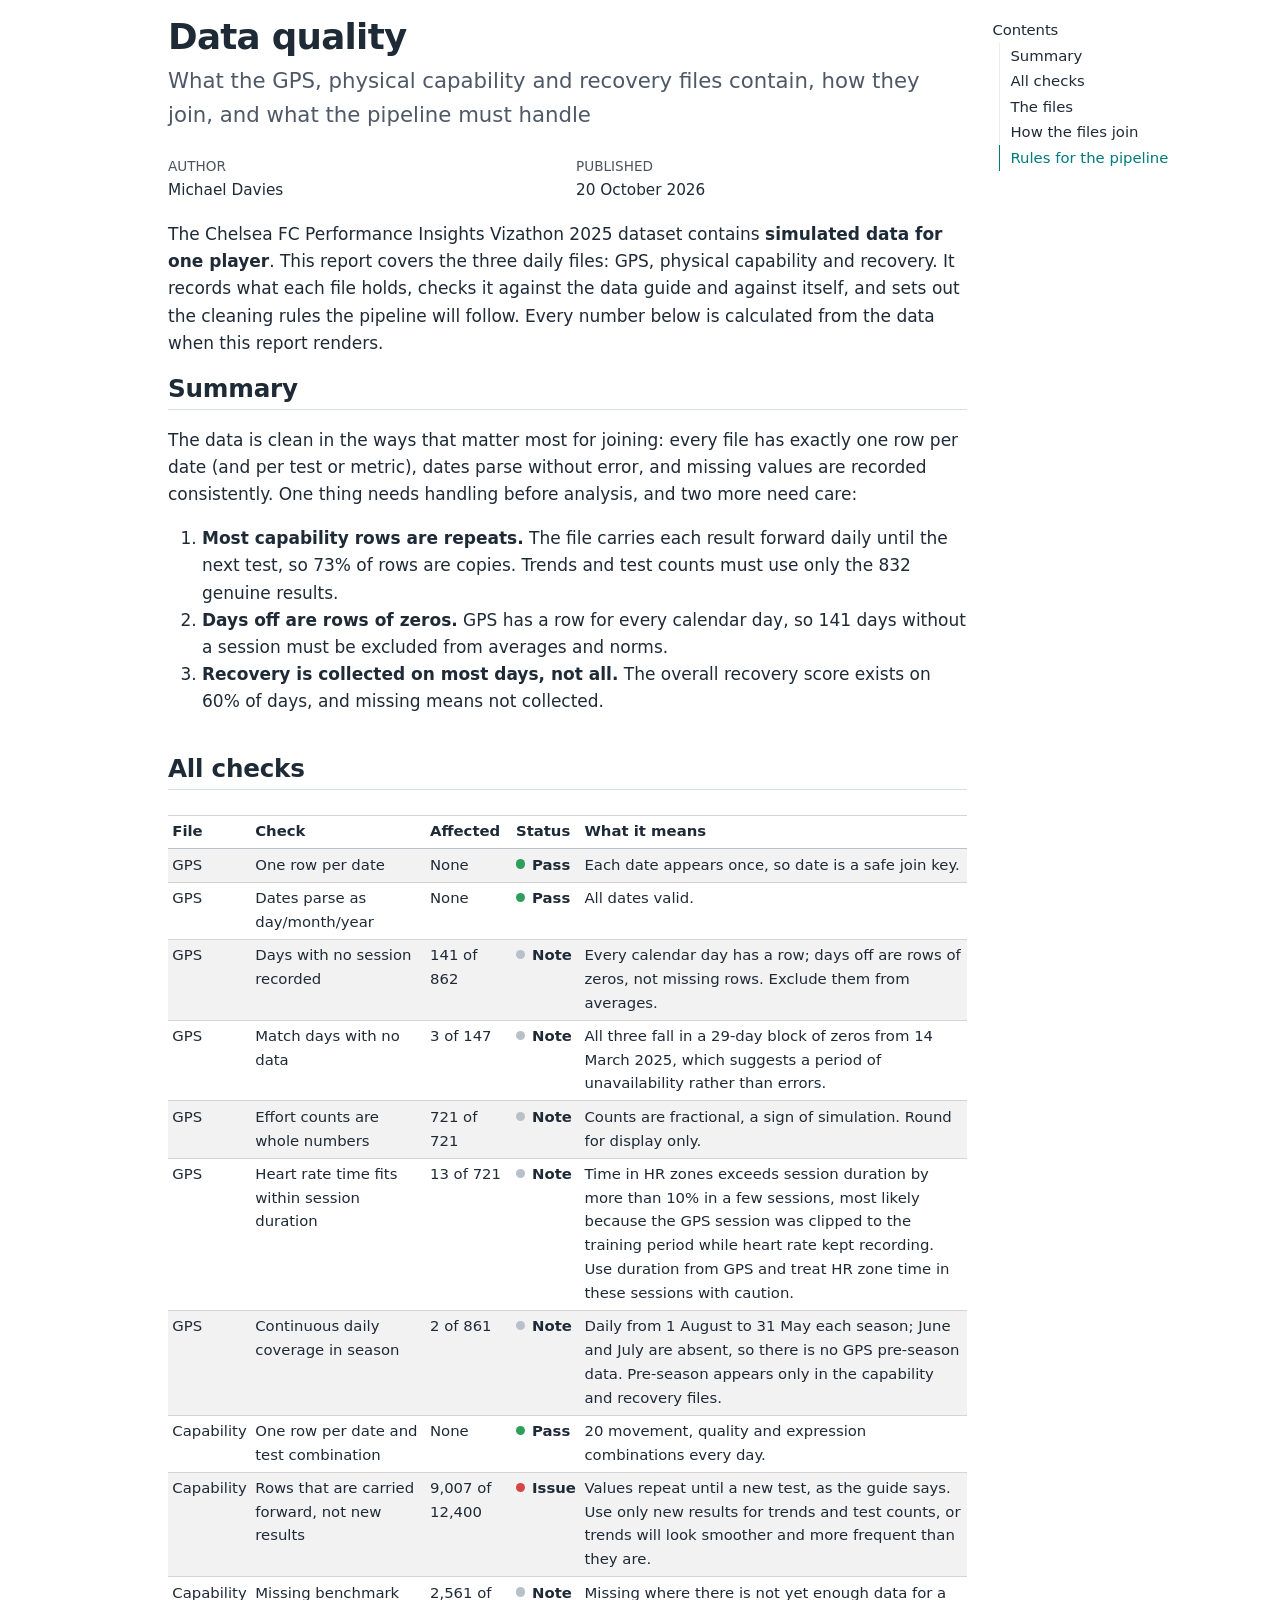
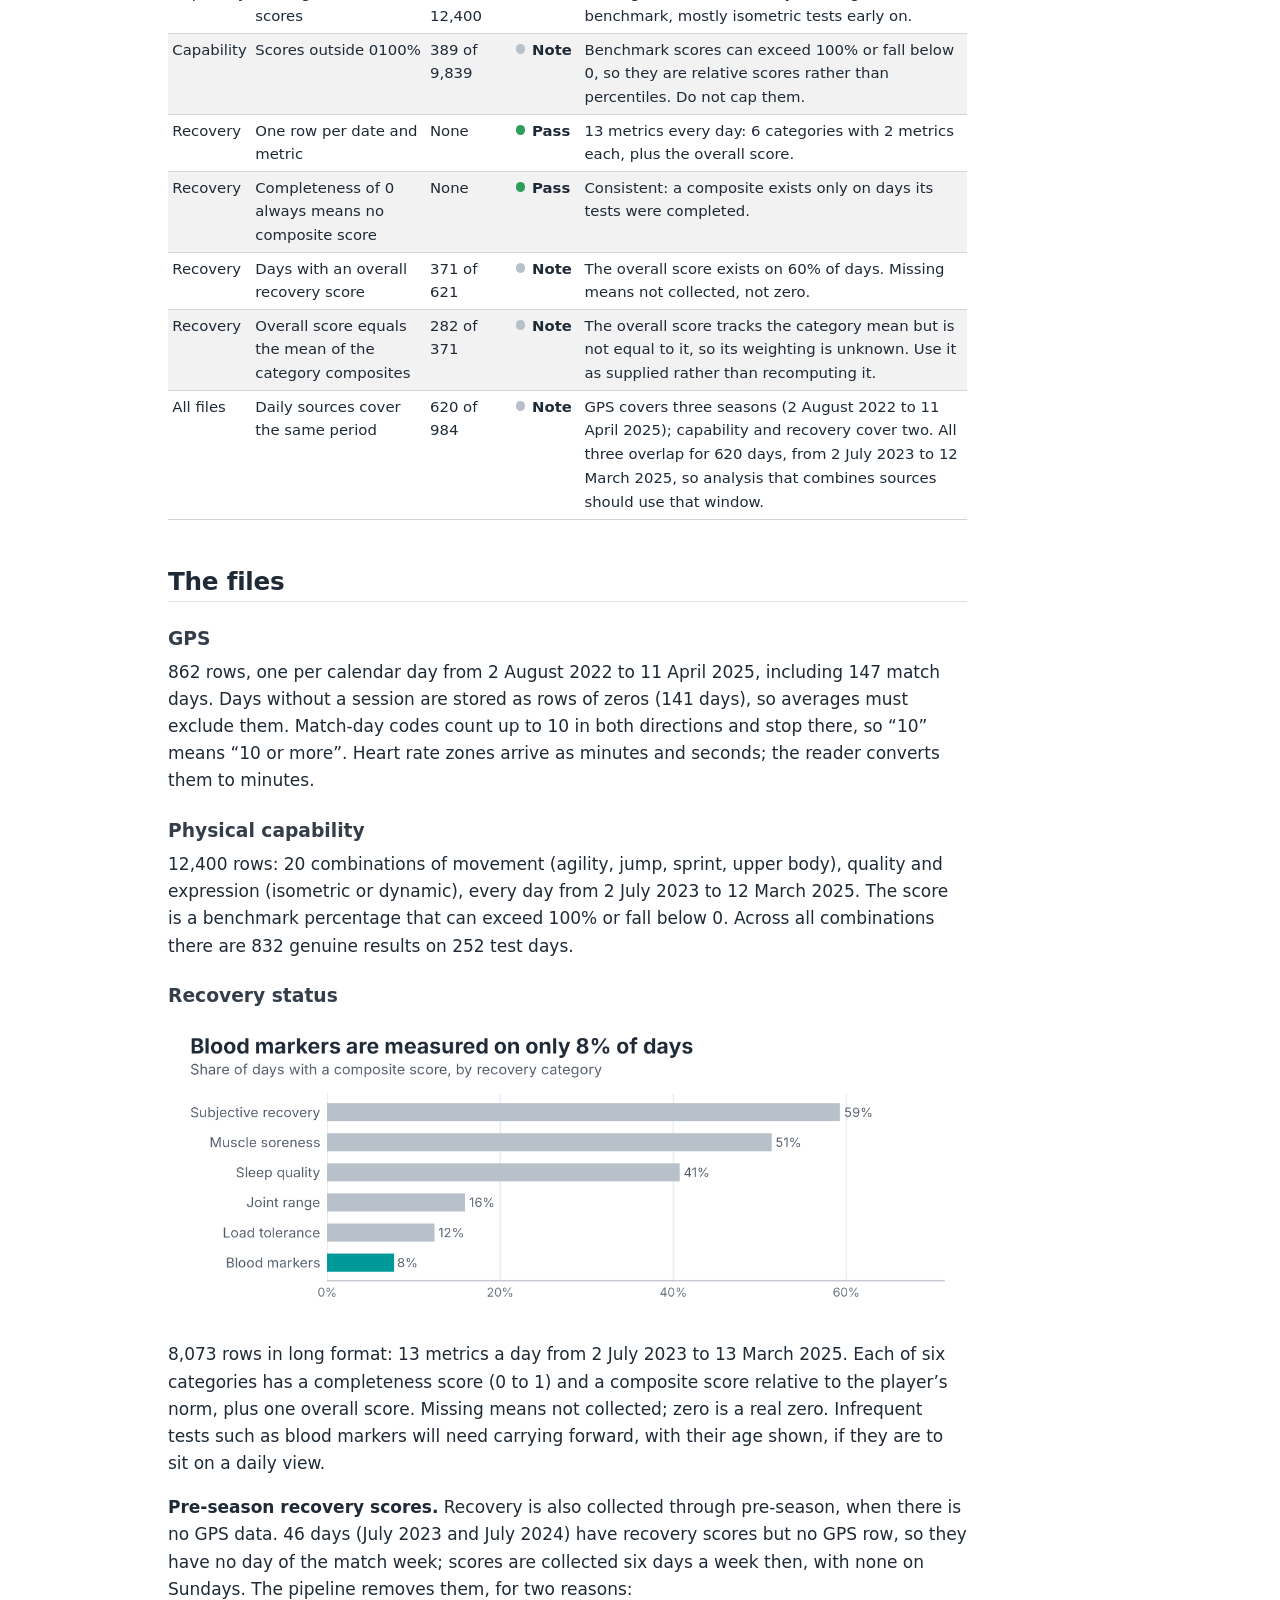
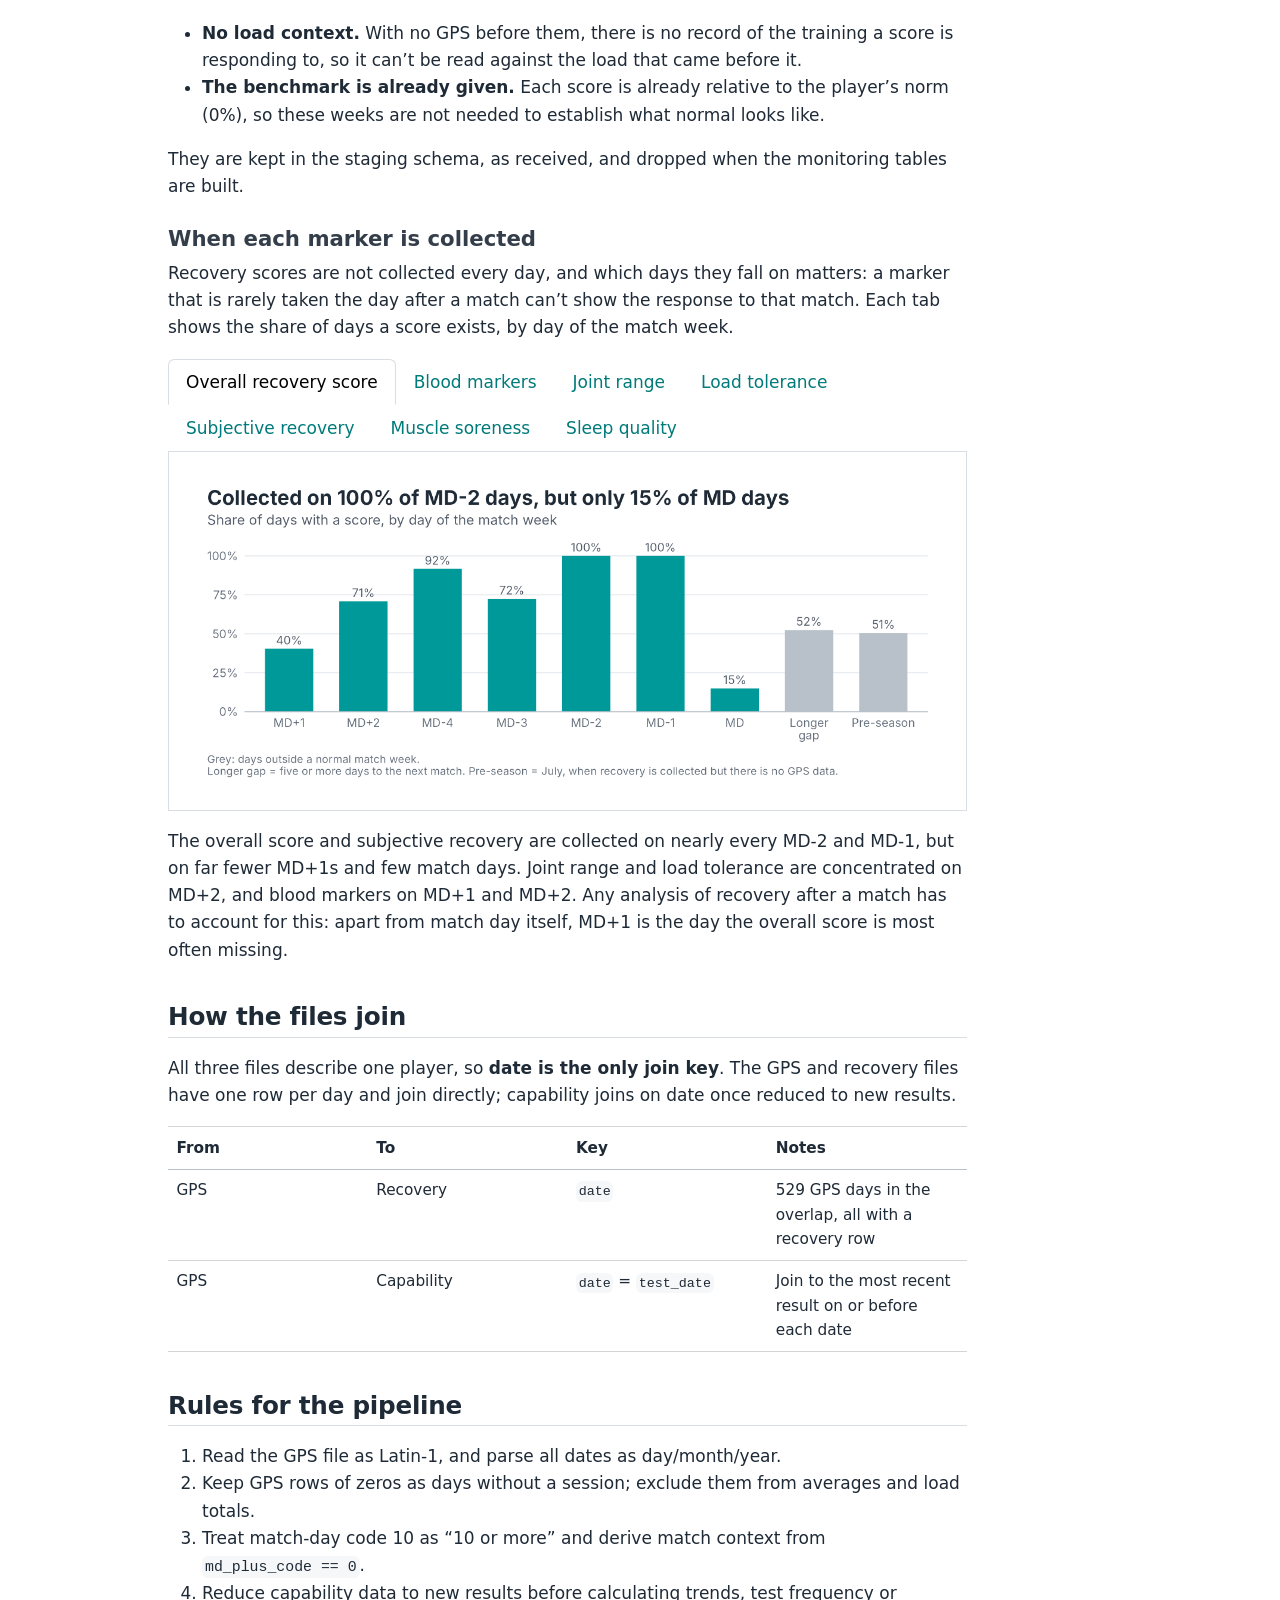
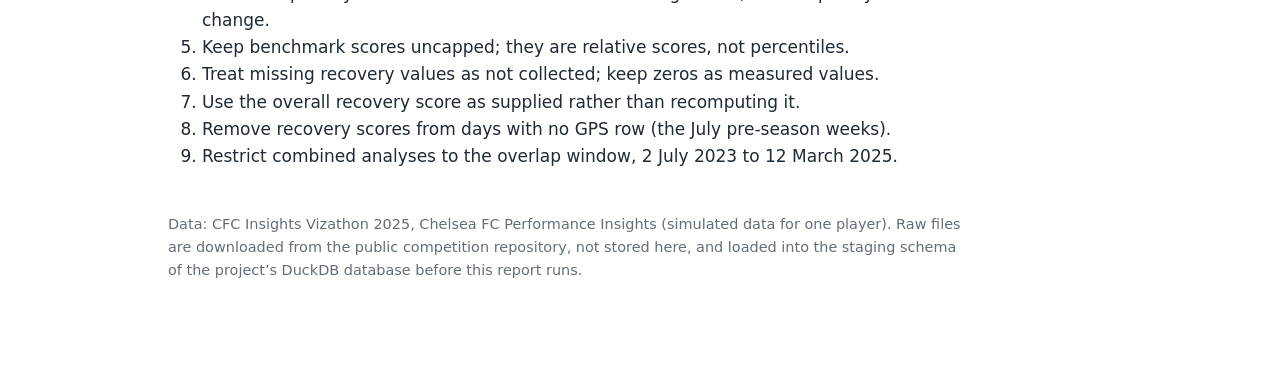
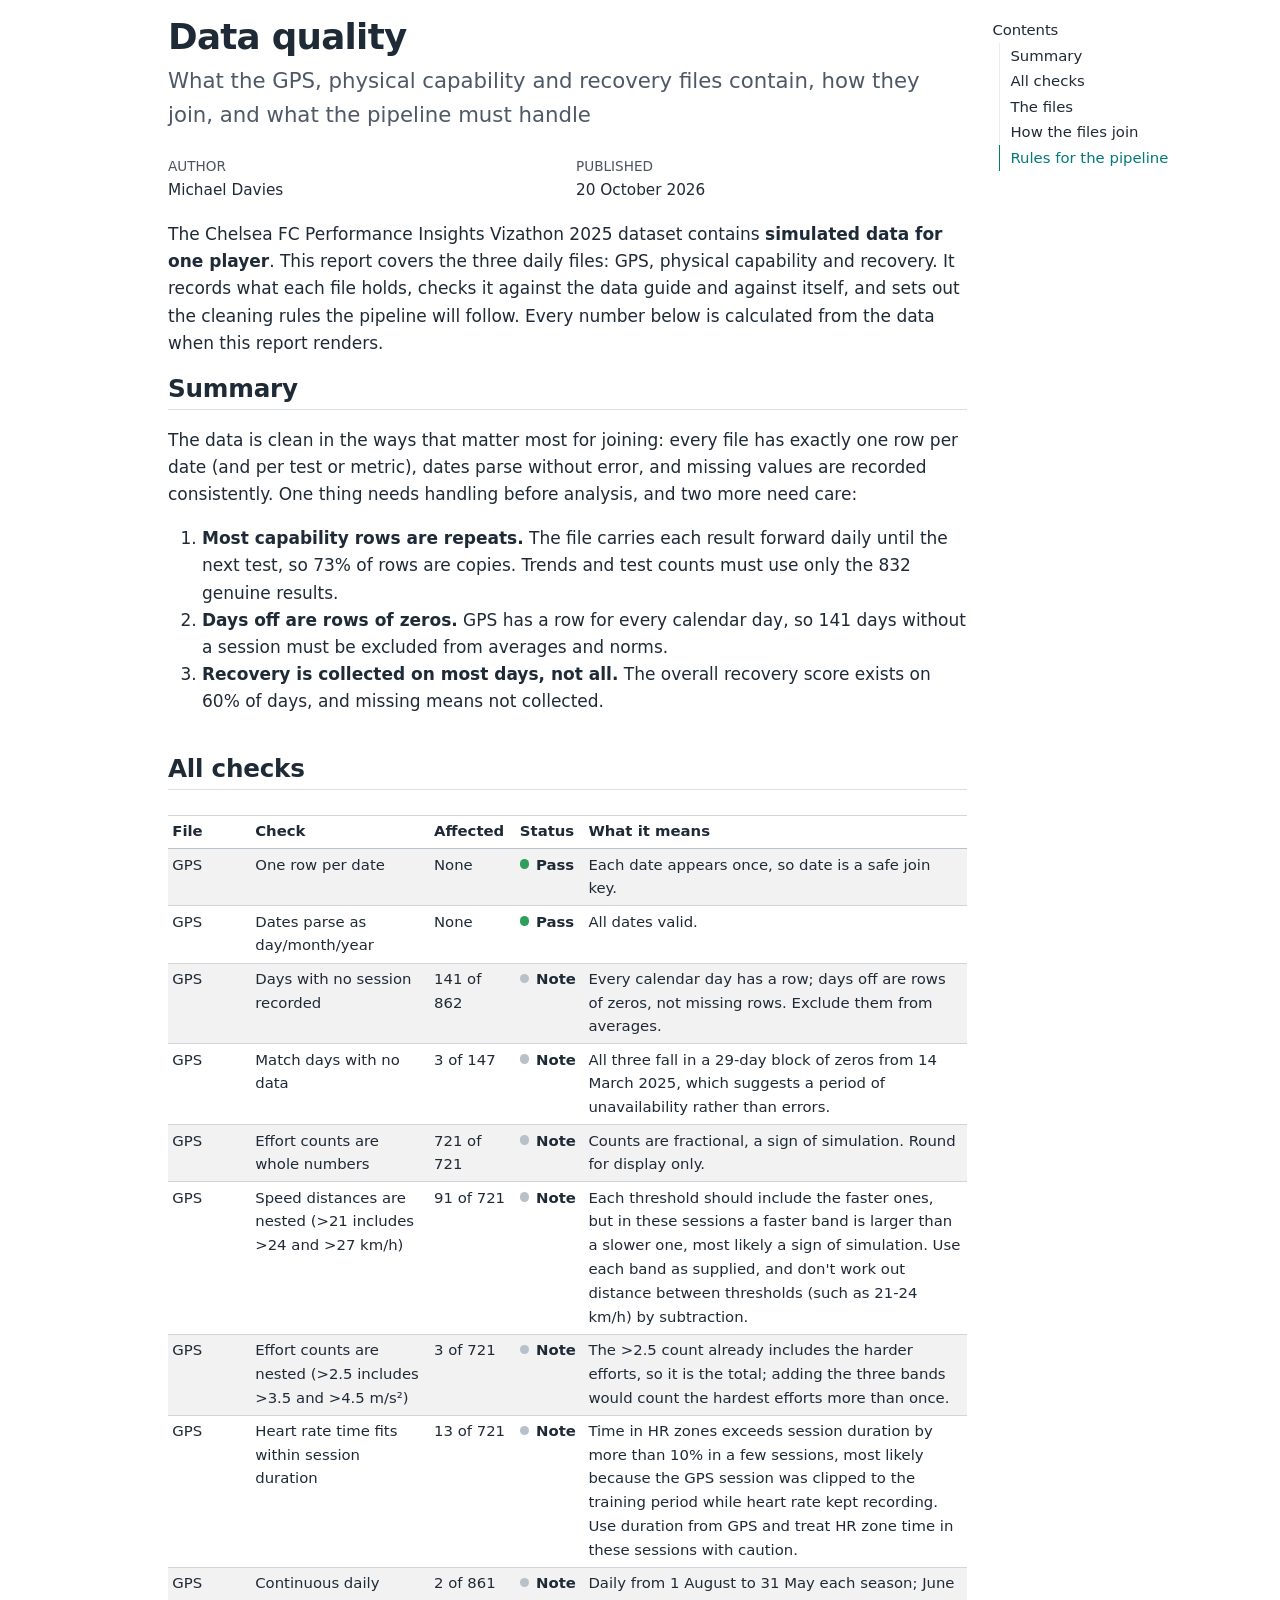
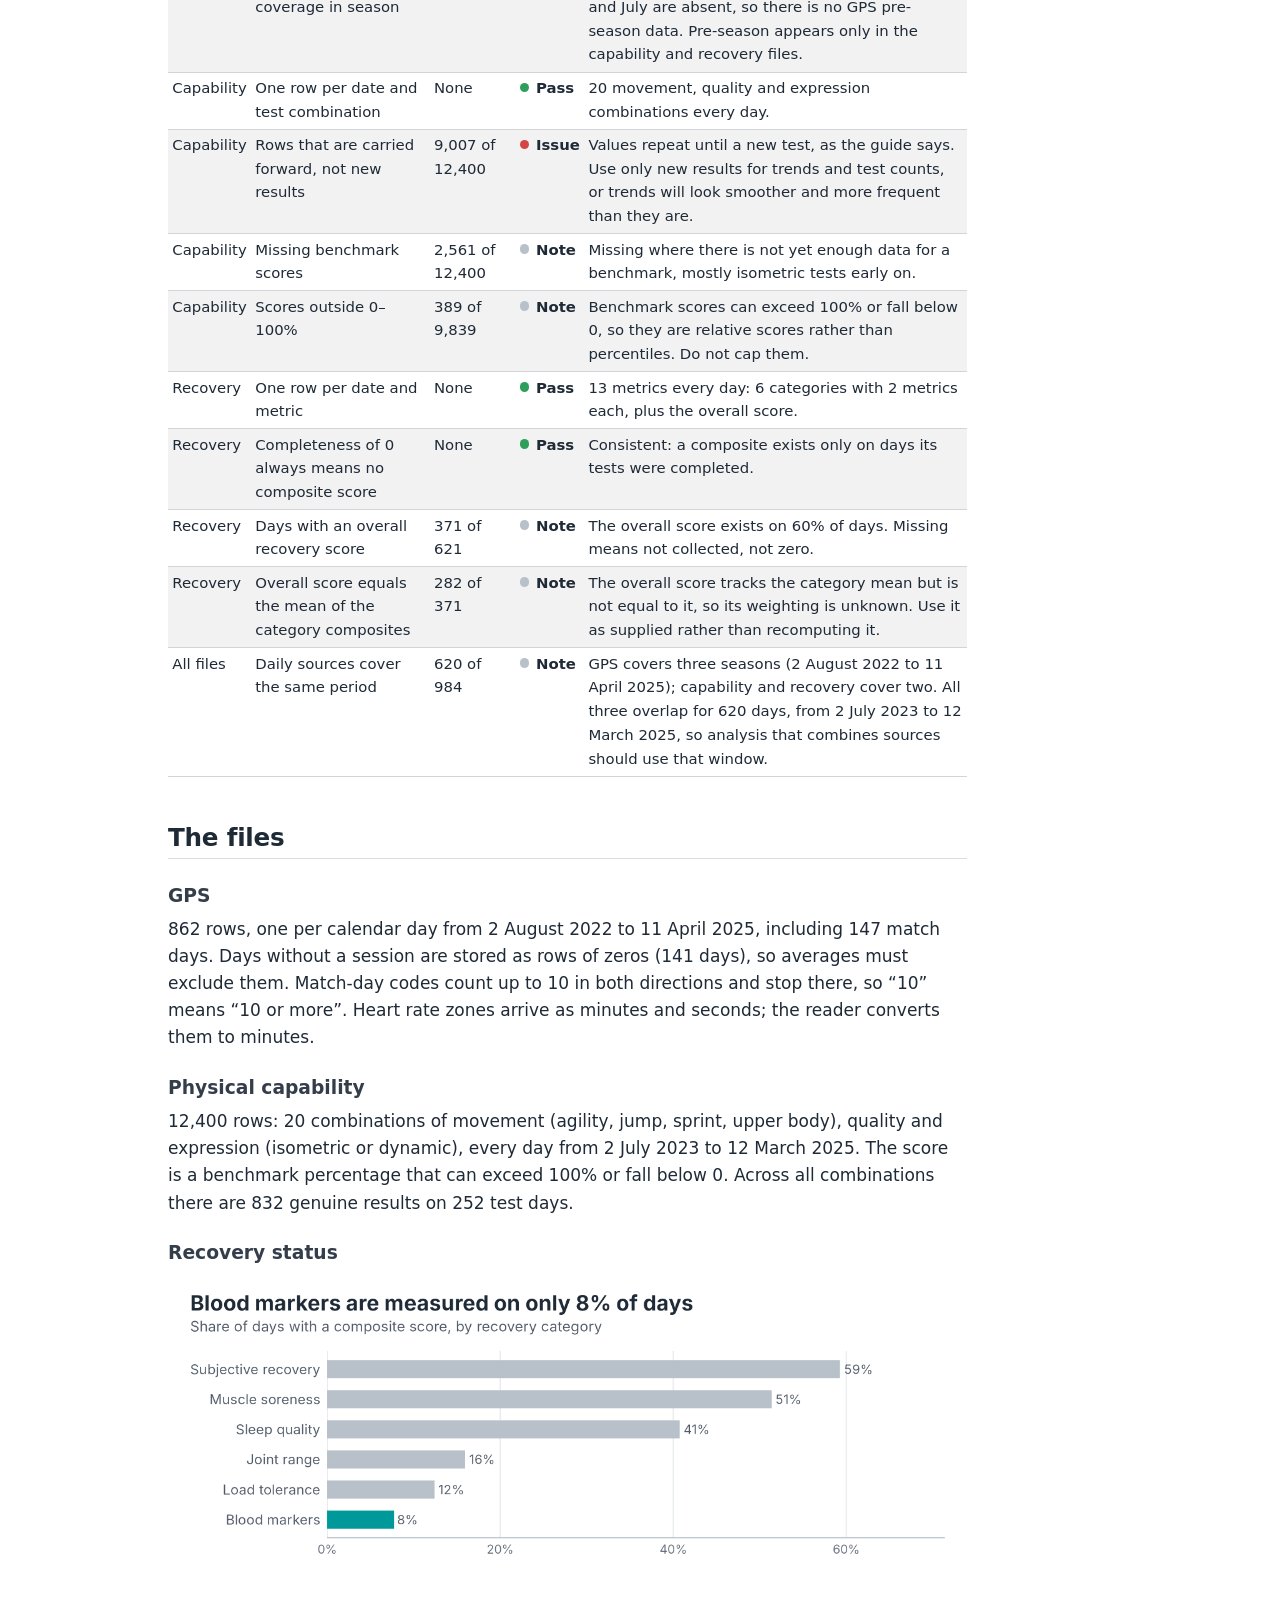
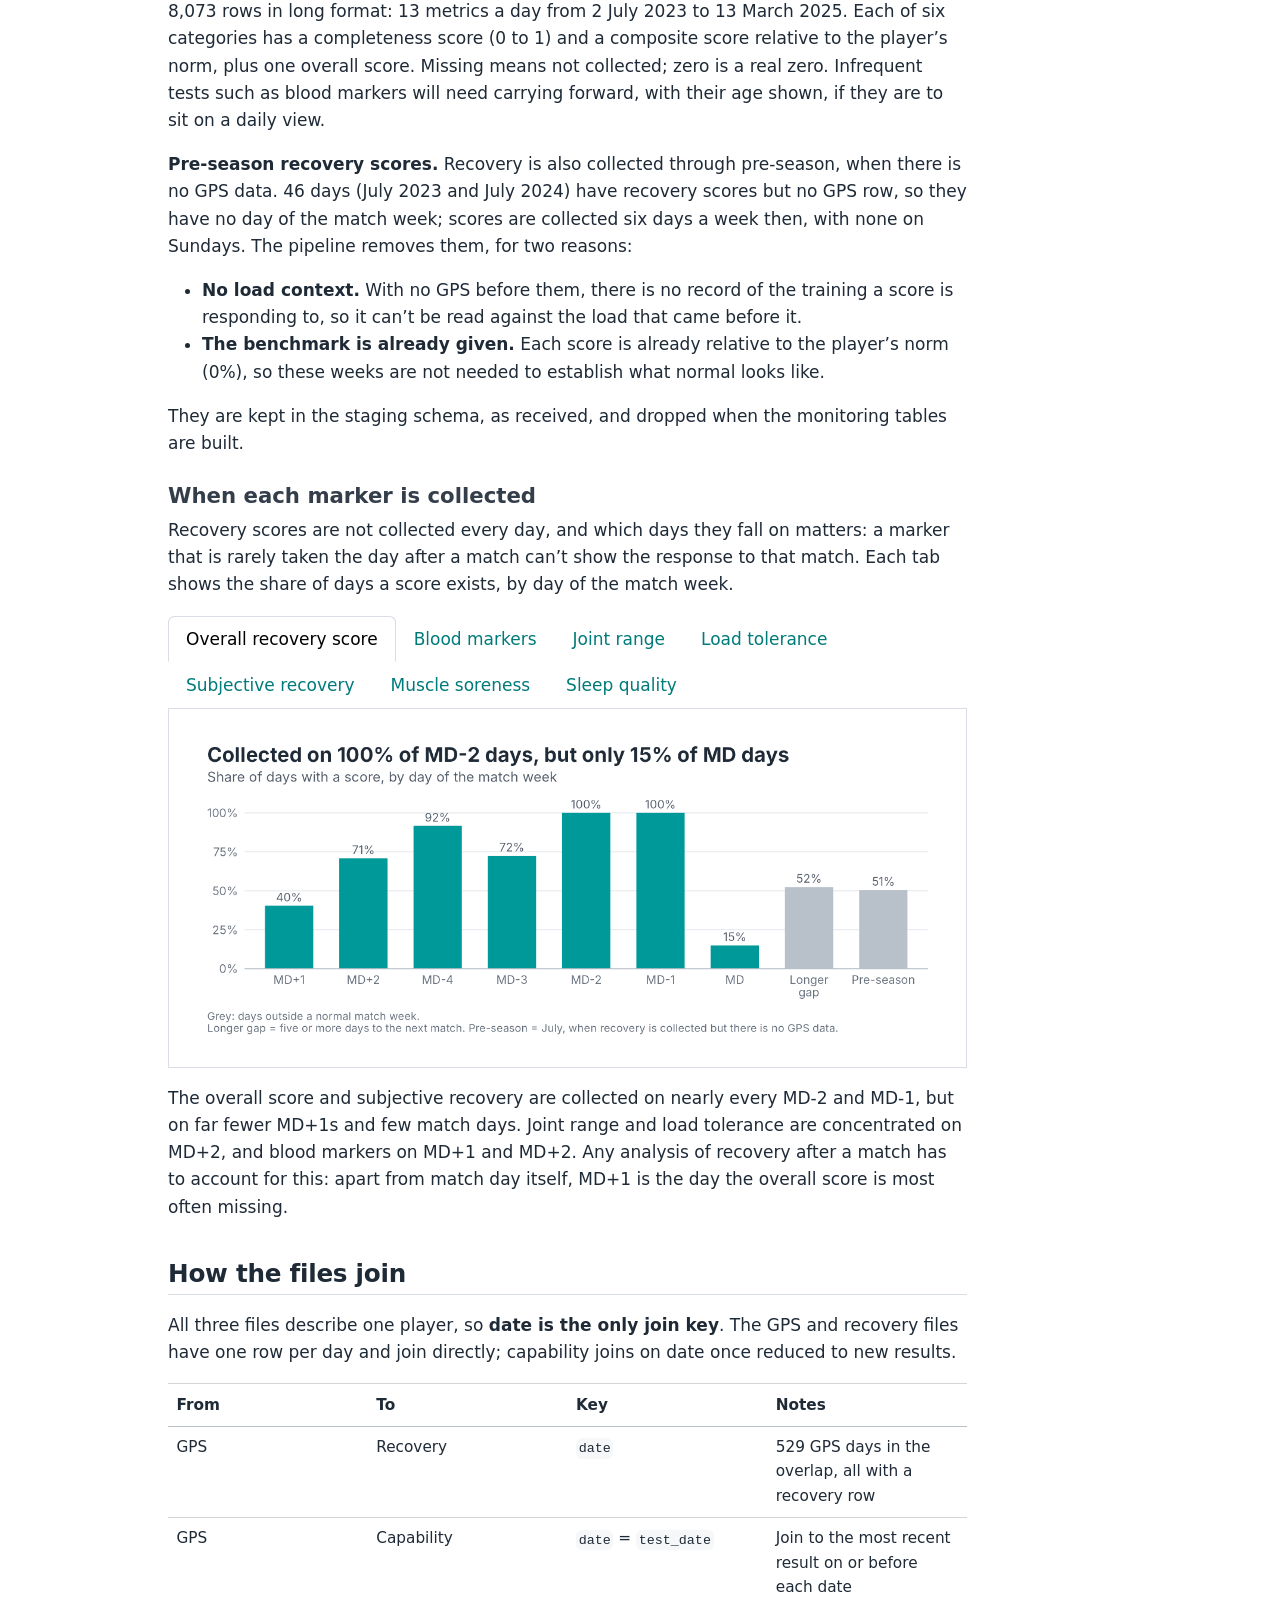
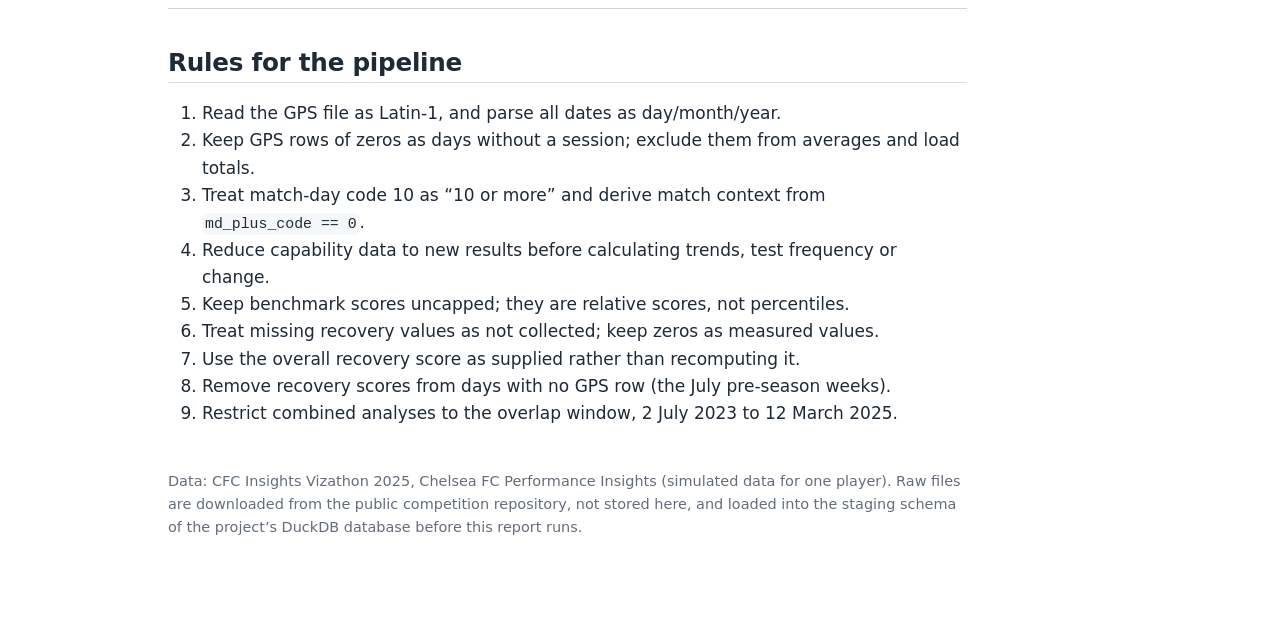
